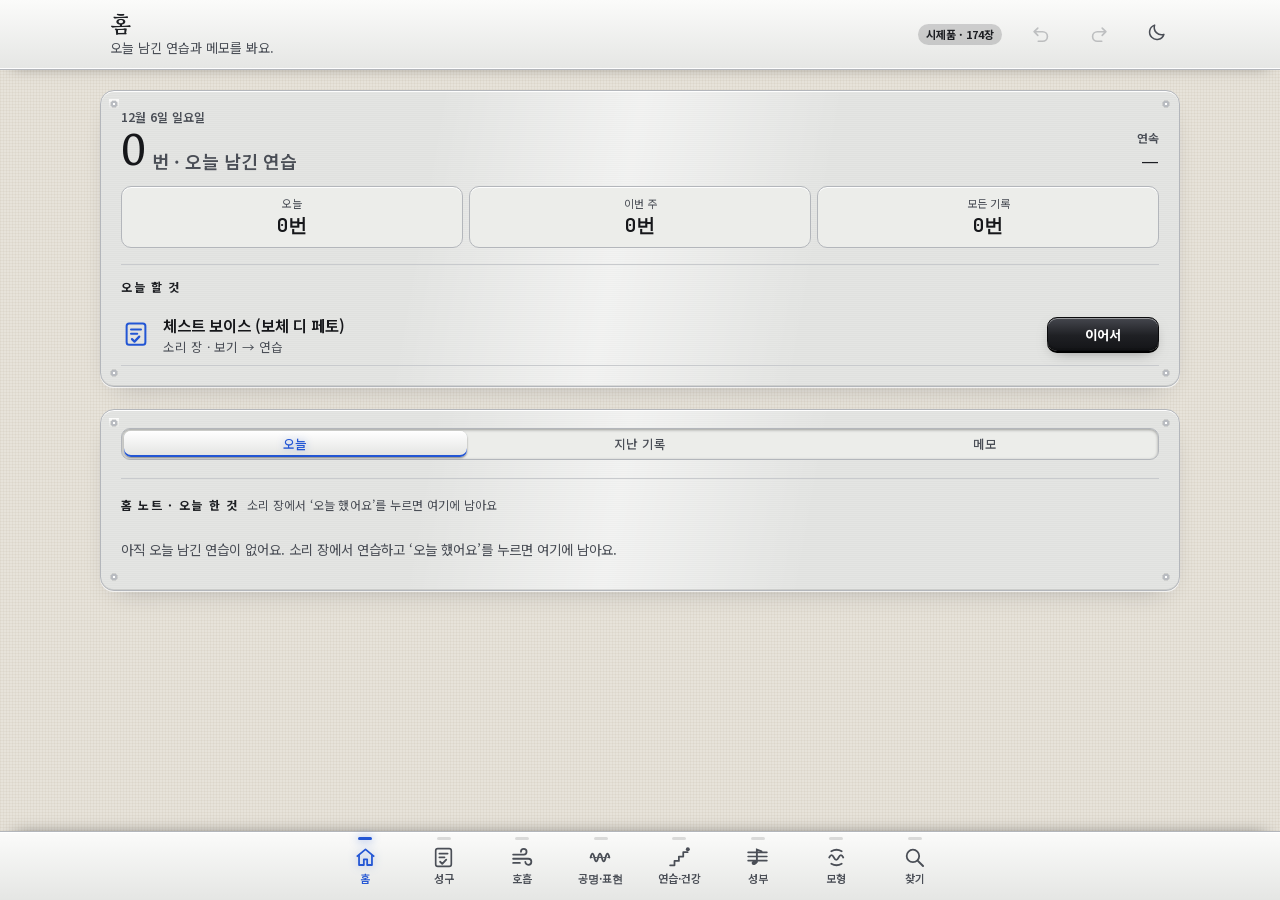
==== app/index.html @ 040a1468 "형제앱 시제품(app/) 올림 — 파일 ° Co-Authored-By: Claude <noreply@anthropic.com>" ====
<!doctype html>
<html lang="ko">
<head>
<meta charset="utf-8">
<meta name="viewport" content="width=device-width,initial-scale=1,viewport-fit=cover">
<title>보컬 자료 · 형제앱 시제품</title>
<script>try{var t=(JSON.parse(localStorage.getItem("vb.settings"))||{}).theme;var q=new URLSearchParams(location.search).get("theme");if(q)t=q;document.documentElement.dataset.theme=(t==="dark")?"dark":"light"}catch(e){document.documentElement.dataset.theme="light"}</script>
<link rel="stylesheet" href="ui/fonts.css">
<link rel="stylesheet" href="ui/aio.css">
<style>
:root{--vb-on:#5b4636;--vb-on-ink:#fffdf9;--vb-soft:rgba(91,70,54,.12);--vb-soft-ink:#5b4636;--vb-dr:#9a5b12;--vb-dr-bg:#fbe7c8}
html[data-theme=dark]{--vb-on:#c4a07c;--vb-on-ink:#1c1510;--vb-soft:rgba(196,160,124,.16);--vb-soft-ink:#d9bc9c;--vb-dr:#f1c27d;--vb-dr-bg:rgba(241,194,125,.16)}
.vb-badge{font:700 11px/1 var(--font-body);padding:5px 8px;border-radius:999px;background:color-mix(in srgb,var(--legend) 18%,transparent);color:var(--legend);white-space:nowrap}
.ab-in .ab-title{flex:1;min-width:0}
.vb-top{display:flex;align-items:center;gap:10px}
.vb-top .seg{flex:1;max-width:420px;display:grid;grid-auto-flow:column;grid-auto-columns:minmax(0,1fr)}
.vb-top .seg button{font-weight:700}
.vb-two{display:flex;flex-direction:column;gap:18px}
.vb-col{display:flex;flex-direction:column;gap:18px;min-width:0}
@media (max-width:899px){.vb-two.run #colRun{order:-1}}
@media (min-width:900px){.vb-two{display:grid;grid-template-columns:minmax(0,1.1fr) minmax(0,1fr);gap:20px;align-items:start}}
.vb-chips{display:flex;flex-wrap:wrap;gap:6px}
.vb-chips .sc-chip{padding:0 11px;cursor:pointer;font-size:13.5px}
.vb-chips .sc-chip.on,.vb-steps .sc-chip.on{background:var(--vb-on);border-color:var(--vb-on);color:var(--vb-on-ink)}
.vb-frame{position:relative;border-radius:12px;overflow:hidden;background:var(--paper);border:1px solid var(--key-edge);box-shadow:inset 0 2px 6px rgba(0,0,0,.12);min-height:200px}
.vb-fr{display:block;width:100%;height:420px;border:0;background:transparent}
.vb-load{position:absolute;inset:0;display:grid;place-items:center;font-size:13.5px;line-height:1.6;color:var(--muted);text-align:center;padding:20px;background:var(--paper);z-index:2}
.vb-reg{margin-left:auto;align-self:center;font:700 12px/1 var(--font-body);padding:6px 10px;border-radius:999px;background:var(--vb-soft);color:var(--vb-soft-ink);white-space:nowrap}
.vb-reg.cmp{background:color-mix(in srgb,var(--legend) 18%,transparent);color:var(--legend)}
.vb-name small{display:block;font-size:12.5px;color:var(--muted);font-weight:600}
.vb-name b{display:block;font:700 26px/1.2 var(--font-display);color:var(--ink);margin-top:2px}
.vb-name span{font-size:13px;color:var(--muted)}
.vb-core{font:700 17px/1.45 var(--font-body);color:var(--ink);margin:10px 0 12px}
.vb-dots{display:grid;grid-template-columns:auto 1fr;gap:7px 12px;align-items:center;font-size:13px;color:var(--ink);margin-top:12px}
.vb-dots span{display:flex;gap:5px}.vb-dots i,.vb-tbl i{width:13px;height:13px;border-radius:50%;background:var(--strip);border:1px solid var(--rule);display:inline-block}.vb-dots i.f,.vb-tbl i.f{background:var(--vb-on);border-color:var(--vb-on)}.vb-dots i.g{box-shadow:0 0 0 2.5px var(--legend)}
.vb-p{font-size:14.5px;line-height:1.7;color:var(--ink);margin:0}
.vb-ol{margin:0;padding-left:20px;font-size:14px;line-height:1.7;color:var(--ink)}
.vb-dl{display:grid;grid-template-columns:84px minmax(0,1fr);gap:8px 12px;margin:0;font-size:13.5px;line-height:1.6;color:var(--ink)}
.vb-dl dt{font-weight:700;color:var(--muted)}.vb-dl dd{margin:0}
.vb-note{font-size:12.5px;color:var(--muted);line-height:1.55;margin:8px 0 0}
.vb-relb{display:flex;flex-wrap:wrap;gap:6px}
.vb-relb span,.vb-relb button{border:1px solid var(--rule);border-radius:999px;padding:6px 11px;font:600 13px/1 var(--font-body);color:var(--muted);background:var(--paper)}
.vb-relb button{color:var(--vb-soft-ink);border-color:var(--vb-on);cursor:pointer}
.vb-beats{display:flex;gap:10px;justify-content:center;align-items:center;min-height:22px}
.vb-beats i{width:13px;height:13px;border-radius:50%;background:var(--rule);transition:background .06s,transform .06s}
.vb-beats i:first-child{width:17px;height:17px}
.vb-beats i.on{background:var(--vb-on);transform:scale(1.15)}
.vb-beats.cnt i.on{background:var(--legend)}
.vb-beats i.pi{background:color-mix(in srgb,var(--vb-on) 28%,transparent)}.vb-beats i.ph{background:color-mix(in srgb,var(--legend) 40%,transparent)}.vb-beats i.po{background:var(--rule)}.vb-beats i.pi:first-child{width:13px;height:13px}.vb-beats.br{gap:6px;flex-wrap:wrap}.vb-beats i.on{background:var(--vb-on)!important}
.vb-tbl.bt td:first-child,.vb-tbl.bt th:first-child{width:46%}
.vb-steps{display:grid;grid-auto-flow:column;grid-auto-columns:minmax(0,1fr);gap:6px}
.vb-steps .sc-chip{height:auto;min-height:34px;padding:6px 8px;font-size:12.5px;line-height:1.3;text-align:center;cursor:pointer}
.vb-steps.n4,.vb-steps.n5{grid-auto-flow:row;grid-template-columns:repeat(3,minmax(0,1fr))}@media (min-width:900px){.vb-steps.n5{grid-template-columns:repeat(5,minmax(0,1fr))}}
.vb-steps .sc-chip.done:not(.on){color:var(--good);border-color:var(--good)}
.vb-bpm{display:flex;align-items:center;gap:8px}.vb-bpm b{font:600 15px var(--font-mono);min-width:58px;text-align:center}
.vb-q{display:grid;grid-template-columns:minmax(0,1fr) auto;gap:8px 10px;align-items:center;padding:11px 0;border-top:1px solid var(--rule)}
.vb-q:first-child{border-top:0;padding-top:2px}
.vb-q .qt{font-size:14.5px;line-height:1.45;color:var(--ink)}
.vb-q .seg{display:grid;grid-auto-flow:column;grid-auto-columns:64px}
.vb-q .seg button{text-align:center}
.vb-q .seg button.no[aria-pressed=true]{background:var(--bad);border-color:var(--bad);color:#fff}
.vb-q .mb{grid-column:1/-1;justify-self:start;border:0;background:none;color:var(--vb-soft-ink);font:600 13px var(--font-body);padding:0;cursor:pointer}
.vb-q textarea{grid-column:1/-1;min-height:44px}
.vb-q textarea,#rsMemo{font:500 14.5px/1.5 var(--font-body);letter-spacing:0}
.vb-q .fx{grid-column:1/-1;font-size:12.5px;color:var(--bad);line-height:1.45}
.vb-mis{margin:0;padding:0;list-style:none;display:flex;flex-direction:column;gap:8px}
.vb-mis li{font-size:13.5px;line-height:1.5;color:var(--ink);padding-left:16px;position:relative}.vb-mis li::before{content:'';position:absolute;left:3px;top:.6em;width:6px;height:6px;border-radius:50%;background:var(--bad)}
.vb-save{width:100%;justify-content:center;min-height:50px;font-size:16px}
.vb-msg{font-size:13px;color:var(--good);margin:8px 0 0;display:flex;align-items:center;gap:8px;flex-wrap:wrap}
.vb-card{display:flex;align-items:center;gap:12px;width:100%;padding:11px 0;border:0;border-top:1px solid var(--rule);background:none;color:var(--ink);font:inherit;text-align:left;cursor:pointer}
.vb-card:first-of-type{border-top:0}
.vb-card b{display:block;font-size:15px}.vb-card small{display:block;color:var(--muted);font-size:12.5px}.vb-card em{margin-left:auto;font-style:normal;color:var(--muted);font-size:13px;white-space:nowrap}
.vb-card.off{opacity:.5;cursor:default}
.vb-card .ic{width:26px;height:26px;color:var(--accent);flex:none}.vb-card .ic svg{width:26px;height:26px}
.lg-rec .x.wrap{white-space:normal}
.vb-empty{font-size:13.5px;color:var(--muted);line-height:1.6;margin:0}
.vb-d{display:inline-block;font:800 10.5px/1 var(--font-body);color:var(--vb-dr);background:var(--vb-dr-bg);border-radius:5px;padding:3px 5px;margin-left:6px;vertical-align:1px;white-space:nowrap}
.vb-cg{display:grid;grid-template-columns:repeat(2,minmax(0,1fr));gap:10px}
@media (min-width:900px){.vb-cg.n3{grid-template-columns:repeat(3,minmax(0,1fr))}.vb-cg.n4{grid-template-columns:repeat(4,minmax(0,1fr))}}
.vb-cc{min-width:0}.vb-cc .vb-frame{min-height:0}.vb-cc img{display:block;width:100%;height:auto}
.vb-cc .hd{display:flex;align-items:baseline;justify-content:space-between;gap:6px;margin-top:6px}.vb-cc .hd b{font-size:14px;color:var(--ink)}.vb-cc .hd small{font-size:11.5px;color:var(--muted);white-space:nowrap}
.vb-cc p{font-size:12.5px;line-height:1.45;color:var(--muted);margin:3px 0 0}
.vb-cc button{margin-top:6px;border:0;background:none;padding:0;color:var(--vb-soft-ink);font:700 12.5px var(--font-body);cursor:pointer}
.vb-tbl{width:100%;border-collapse:collapse;font-size:12.5px;color:var(--ink);table-layout:fixed;min-width:0!important}
.vb-tbl th,.vb-tbl td{padding:7px 3px;border-bottom:1px solid var(--rule);text-align:center}.vb-tbl th{color:var(--muted);font-weight:700}.vb-tbl td:first-child,.vb-tbl th:first-child{text-align:left;width:76px}
.vb-tbl i{width:8px;height:8px;margin:0 1px}
.vb-seg2{display:grid;grid-auto-flow:column;grid-auto-columns:minmax(0,1fr)}
.ls{display:none}@media (max-width:540px){.lw{display:none}.ls{display:inline}}
@media (max-width:540px){.sc-transport .tbtn.big{white-space:nowrap;font-size:13px;padding-inline:4px;overflow:hidden;text-overflow:ellipsis;letter-spacing:-.2px}}
.vb-pop{position:fixed;inset:0 0 calc(var(--tabbar-h,62px) + var(--tb-pad,0px)) 0;z-index:25}.vb-pop-bg{position:absolute;inset:0;background:rgba(0,0,0,.32)}
.vb-pop-in{position:absolute;left:0;right:0;bottom:0;max-height:min(62vh,520px);overflow:auto;padding:14px 16px 12px!important;border-radius:18px 18px 0 0!important;box-shadow:0 -10px 30px rgba(0,0,0,.28)!important}
@media (min-width:700px){.vb-pop-in{padding:14px max(22px,calc((100% - 1120px)/2)) 14px!important}}
.vb-pop-in{border-left:0!important;border-right:0!important;border-bottom:0!important}
#popBody{display:grid;grid-template-columns:minmax(0,1fr);gap:0 26px}
.vb-prows{display:grid;grid-template-columns:minmax(0,1fr);gap:0 18px}
@media (min-width:700px){#popBody.multi{grid-template-columns:repeat(2,minmax(0,1fr))}#popBody.multi .vb-psec{border-top:0;padding-top:4px}#popBody.single .vb-prows{grid-template-columns:repeat(2,minmax(0,1fr))}}
@media (min-width:1000px){#popBody.multi.c3{grid-template-columns:repeat(3,minmax(0,1fr))}#popBody.single .vb-prows{grid-template-columns:repeat(3,minmax(0,1fr))}}
.vb-plater{grid-column:1/-1;font-size:12.5px;color:var(--muted);padding:8px 2px 2px;border-top:1px solid var(--rule);margin-top:4px}
.vb-psec{padding:8px 0;border-top:1px solid var(--rule)}.vb-psec:first-child{border-top:0}
.vb-psec h4{margin:0 0 4px;font:800 13px/1.3 var(--font-body);color:var(--ink);display:flex;gap:8px;align-items:baseline}.vb-psec h4 span{font-weight:600;color:var(--muted);font-size:12px}
.vb-psec>small{display:block;font-size:11.5px;color:var(--muted);margin:6px 0 4px}
.vb-prow{display:grid;grid-template-columns:minmax(0,1fr) auto;gap:0 10px;width:100%;text-align:left;border:0;background:none;padding:8px 4px;border-radius:8px;color:var(--ink);font:inherit;cursor:pointer}
.vb-prow b{font-size:14.5px}.vb-prow small{grid-column:1;display:block;font-size:11.5px;color:var(--muted);white-space:nowrap;overflow:hidden;text-overflow:ellipsis}.vb-prow em{grid-row:1/3;grid-column:2;align-self:center;font-style:normal;font-size:12px;color:var(--muted)}
.vb-prow{border:1px solid var(--key-edge,var(--rule));background:linear-gradient(var(--key-hi,var(--paper)),var(--key-lo,var(--paper)));border-radius:11px;padding:9px 12px!important;box-shadow:inset 0 1px 0 var(--edge-hi,transparent),0 1px 0 rgba(0,0,0,.06)}
.vb-prows{gap:7px 10px!important;margin-top:6px}
.vb-prow:hover,.vb-prow:focus-visible{background:var(--vb-soft)}.vb-prow:active{transform:translateY(1px)}
.vb-ons{display:grid;gap:8px;margin-top:8px}
.vb-onsbar{display:flex;flex-wrap:wrap;align-items:center;gap:8px 10px;margin-top:8px}
.vb-onsinfo{flex:1 0 100%;border:1px solid var(--key-edge,var(--rule));border-radius:11px;padding:8px 11px;background:var(--paper);font-size:13px;line-height:1.55;color:var(--ink)}.vb-onsinfo b{font-size:14px}.vb-onsinfo span{color:var(--muted)}
.vb-txb{display:inline-block;font:700 10.5px var(--font-body);background:#b3261e;color:#fff;border-radius:7px;padding:1px 6px;vertical-align:1px;white-space:nowrap}
.vb-tx{margin-top:8px;border:1.5px solid #b3261e;border-radius:11px;padding:9px 12px;font-size:13px;line-height:1.55;color:var(--ink)}.vb-tx[hidden]{display:none}.vb-tx b{display:block;color:#b3261e;font-size:13.5px;margin-bottom:2px}
.vb-th{display:flex;align-items:center;justify-content:space-between;gap:8px;width:100%;border:0;background:none;padding:5px 0;margin:0;text-align:left;font:inherit;color:inherit;cursor:pointer;min-height:34px}
.vb-th i{font-style:normal;color:var(--muted);transition:transform .15s}.vb-term.open .vb-th i{transform:rotate(180deg)}.vb-tb{display:none;padding-bottom:4px}.vb-term.open .vb-tb{display:block}
.vb-rl{margin-top:8px;font:700 11.5px var(--font-body);color:var(--muted);letter-spacing:.02em}.vb-onsinfo .vb-term{border-top:0;padding:3px 0 0}.vb-onsinfo .vb-term+.vb-term{border-top:1px solid var(--rule);margin-top:7px;padding-top:7px;border-radius:0}.vb-onsinfo .vb-term.hit{padding:6px 8px;margin:4px -4px 0}.vb-onsinfo .vb-term small{color:var(--muted)}
.vb-terms{margin-top:6px}.vb-term{border-top:1px solid var(--rule);padding:8px 4px;font-size:13px;line-height:1.55;border-radius:8px}.vb-term b{font-size:14px}.vb-term small{color:var(--muted);font-size:11.5px}.vb-term p{margin:2px 0 0;color:var(--ink)}
.vb-term.tx b,.vb-term.tx p{color:#b3261e}.vb-term .mbk{margin-top:6px}.vb-term.hit{box-shadow:0 0 0 2px var(--vb-on);background:var(--vb-soft)}.vb-onsbar[hidden]{display:none}.vb-onsbar>b{font-size:13px;color:var(--muted);white-space:nowrap}.vb-onsbar .seg{flex:1;min-width:0;display:flex}.vb-onsbar .seg button{flex:1 1 0;min-width:0;white-space:nowrap}
.vb-on1{display:block;width:100%;text-align:left;border:1px solid var(--key-edge,var(--rule));background:linear-gradient(var(--key-hi,var(--paper)),var(--key-lo,var(--paper)));border-radius:12px;padding:9px 12px;cursor:pointer;color:var(--ink);font:inherit;box-shadow:inset 0 1px 0 var(--edge-hi,transparent),0 1px 0 rgba(0,0,0,.06)}
.vb-on1[aria-pressed=true]{border-color:var(--vb-on);box-shadow:0 0 0 2px var(--vb-on)}
.vb-on1 .hd{display:flex;align-items:baseline;gap:8px}.vb-on1 .hd b{font-size:15px}.vb-on1 .hd em{font-style:normal;font-size:13px;color:var(--muted)}.vb-on1 .hd i{margin-left:auto;font-style:normal;font-size:12px;font-weight:700;color:var(--vb-soft-ink)}
.vb-on1 svg{display:block;width:100%;max-width:420px;height:auto;margin:4px 0 2px}
.vb-on1 svg .t{font:700 10px var(--font-body);fill:var(--muted)}.vb-on1 svg .s{font:700 8.5px var(--font-body);fill:var(--muted)}.vb-on1 svg .s.c{fill:#7a4a80}
.vb-on1 svg .ax{stroke:var(--rule);stroke-width:1}.vb-on1 svg .air{fill:#7fa3c7;fill-opacity:.45;stroke:#4f7fb0;stroke-width:1.2}.vb-on1 svg .wv{fill:none;stroke:var(--vb-on);stroke-width:1.1}
.vb-on1 svg .st{stroke:var(--ink);stroke-width:1;stroke-dasharray:3 3}.vb-on1 svg .hh{fill:#7fa3c7;fill-opacity:.16}.vb-on1 svg .cl{fill:#a06aa8;fill-opacity:.22}
.vb-on1 .tx{display:block;font-size:13px;line-height:1.55;color:var(--muted)}
.vb-pback{border:0;background:none;padding:2px 0 6px;color:var(--vb-soft-ink);font:700 13.5px var(--font-body);cursor:pointer}
@keyframes vbUp{from{transform:translateY(100%)}to{transform:none}}@keyframes vbDn{from{transform:none}to{transform:translateY(100%)}}@keyframes vbFi{from{opacity:0}to{opacity:1}}
.vb-pop-in{animation:vbUp .17s cubic-bezier(.2,.8,.3,1)}.vb-pop-bg{animation:vbFi .17s ease-out}.vb-pop{overflow:hidden}
.vb-pop.out .vb-pop-in{animation:vbDn .13s ease-in forwards}.vb-pop.out .vb-pop-bg{opacity:0;transition:opacity .13s}
@media (prefers-reduced-motion:reduce){.vb-pop-in,.vb-pop-bg,.vb-pop.out .vb-pop-in{animation:none}}
.vb-pall{display:block;width:100%;margin-top:8px;padding:10px;border:1px solid var(--rule);border-radius:10px;background:var(--paper);color:var(--vb-soft-ink);font:700 13.5px var(--font-body);cursor:pointer}
.vb-blk{padding:9px 0;border-top:1px solid var(--rule)}.vb-blk:first-of-type{border-top:0}.vb-blk b{font-size:14px;color:var(--ink)}.vb-blk p{margin:3px 0 0;font-size:13.5px;line-height:1.55;color:var(--ink)}.vb-blk small{display:block;color:var(--muted);font-size:12.5px;margin-top:3px}.vb-blk.no b{color:var(--bad)}.vb-blk.ok b{color:var(--good)}
.mbk{border:0;background:none;padding:0;margin-top:4px;color:var(--vb-soft-ink);font:700 12.5px var(--font-body);cursor:pointer}
.vb-chk li::before{background:var(--vb-on)!important}.vb-t3{table-layout:auto}.vb-t3 td,.vb-t3 th{text-align:left!important;vertical-align:top;width:auto!important}.vb-t3 small{color:var(--muted)}
@media (min-width:900px){.vb-two.nomodel{grid-template-columns:minmax(0,1fr)}}
.iconbtn[disabled]{opacity:.3;cursor:default}.iconbtn svg{width:22px;height:22px}
@media (max-width:540px){.ab-in .iconbtn{width:34px;height:34px}.ab-in{gap:6px!important}}
#bdFig{display:block;width:100%;height:auto;background:#fff}
.vb-cc .vb-frame+.vb-frame{margin-top:6px}
#fdQ{width:100%;box-sizing:border-box;height:46px;border:1px solid var(--rule);border-radius:12px;background:var(--strip);color:var(--ink);font:500 16px var(--font-body);padding:0 12px;-webkit-user-select:text;user-select:text}
.vb-gom{padding:8px 0;border-top:1px solid var(--rule)}.vb-gom:first-child{border-top:0}.vb-gom b{display:block;font-size:14px;margin-bottom:6px;color:var(--ink)}
.vb-feat{grid-column:1/-1;display:grid;grid-template-columns:minmax(0,1fr) auto;gap:0 12px;align-items:center;width:100%;text-align:left;border:1px solid var(--vb-on);background:var(--vb-on);color:var(--vb-on-ink);border-radius:13px;padding:12px 16px;margin:2px 0 8px;font:inherit;cursor:pointer;box-shadow:0 2px 0 rgba(0,0,0,.18)}
.vb-feat b{font-size:16px}.vb-feat small{grid-column:1;display:block;font-size:12.5px;opacity:.85;margin-top:2px}.vb-feat em{grid-row:1/3;grid-column:2;font-style:normal;font-size:20px}
.vb-feat:active{transform:translateY(1px)}
@media (max-width:540px){.tabbar .tb-in button span{font-size:10px;letter-spacing:-.4px;white-space:nowrap}}
details.vb-map summary{cursor:pointer;font:700 13.5px var(--font-body);color:var(--vb-soft-ink)}
</style>
</head>
<body>
<header class="appbar"><div class="ab-in">
 <div class="ab-title"><h1 id="pageTitle">홈</h1><p id="tabDesc"></p></div>
 <span class="vb-badge" title="자료집 176항목 · 겹치던 3장을 한 장으로 합쳐 174장">시제품 · 174장</span>
 <button type="button" class="iconbtn" id="btnUndo" aria-label="실행취소" title="실행취소" disabled><svg viewBox="0 0 24 24" aria-hidden="true"><path fill="none" stroke="currentColor" stroke-width="1.8" stroke-linecap="round" stroke-linejoin="round" d="M8.5 5.5 4.5 9.5l4 4M4.8 9.5h9a5.2 5.2 0 0 1 0 10.4H9"/></svg></button>
 <button type="button" class="iconbtn" id="btnRedo" aria-label="다시실행" title="다시실행" disabled><svg viewBox="0 0 24 24" aria-hidden="true"><path fill="none" stroke="currentColor" stroke-width="1.8" stroke-linecap="round" stroke-linejoin="round" d="M15.5 5.5l4 4-4 4M19.2 9.5h-9a5.2 5.2 0 0 0 0 10.4H15"/></svg></button>
 <button type="button" class="iconbtn" id="btnTheme" aria-label="밝게 · 어둡게 바꾸기"><span class="t-dk"><svg viewBox="0 0 24 24" aria-hidden="true"><path fill="none" stroke="currentColor" stroke-width="1.7" stroke-linejoin="round" d="M19.5 14.6A8 8 0 0 1 9.4 4.5a8 8 0 1 0 10.1 10.1z"/></svg></span><span class="t-lt"><svg viewBox="0 0 24 24" aria-hidden="true"><circle cx="12" cy="12" r="4.2" fill="none" stroke="currentColor" stroke-width="1.7"/><path fill="none" stroke="currentColor" stroke-width="1.7" stroke-linecap="round" d="M12 2.8v2.4M12 18.8v2.4M2.8 12h2.4M18.8 12h2.4M5.5 5.5l1.7 1.7M16.8 16.8l1.7 1.7M5.5 18.5l1.7-1.7M16.8 7.2l1.7-1.7"/></svg></span></button>
</div></header>
<div class="app">

<div class="view" id="view-home" role="tabpanel" hidden>
 <section class="panel hm-prac" aria-label="오늘">
  <div class="lg-top"><div><div class="lg-eyebrow" id="hnDate"></div><div class="lg-big" id="hnBig">0<small>번 · 오늘 남긴 연습</small></div></div>
   <div class="lg-side"><span class="lg-eyebrow">연속</span><b id="hnStreak">—</b></div></div>
  <div class="lg-tiles" id="hnTiles"></div>
  <div class="hm-today" role="group" aria-label="오늘 할 것">
   <div class="panel-head"><h3>오늘 할 것</h3></div>
   <div class="hm-cont"><button type="button" class="hm-contbtn" id="hnCont"><span class="ic"><svg viewBox="0 0 24 24" aria-hidden="true"><rect x="4.5" y="3.5" width="15" height="17" rx="2" fill="none" stroke="currentColor" stroke-width="1.6"></rect><path fill="none" stroke="currentColor" stroke-width="1.6" stroke-linecap="round" d="M8 8.3h8M8 11.8h5"></path><path fill="none" stroke="currentColor" stroke-width="1.8" stroke-linecap="round" stroke-linejoin="round" d="M8.8 16.1l2 2 3.8-4"></path></svg></span><span class="nm"><b id="hnContName">체스트 보이스</b><small id="hnContSub">소리 장 · 보기 → 연습</small></span><span class="btn primary sm" id="hnContBtn">이어서</span></button></div>
  </div>
 </section>
 <div class="lg-body panel lg-plate">
  <div class="lg-seg"><div class="seg sm" id="hnSeg" role="group" aria-label="홈 노트 보기"><button type="button" data-v="today" aria-pressed="true">오늘</button><button type="button" data-v="past" aria-pressed="false">지난 기록</button><button type="button" data-v="memo" aria-pressed="false">메모</button></div></div>
  <section class="panel" data-seg="today"><div class="panel-head"><h3>홈 노트 · 오늘 한 것<span class="aside">소리 장에서 ‘오늘 했어요’를 누르면 여기에 남아요</span></h3></div><div class="lg-done" id="hnToday"></div></section>
  <section class="panel" data-seg="past" hidden><div class="panel-head"><h3>지난 기록</h3></div><div class="lg-done" id="hnPast"></div></section>
  <section class="panel" data-seg="memo" hidden><div class="panel-head"><h3>메모<span class="aside">자기 점검에 적은 메모가 모여요</span></h3></div><div class="lg-done" id="hnMemo"></div></section>
 </div>
</div>

<div class="view" id="view-model" role="tabpanel" hidden>
 <section class="panel sc-stage" aria-label="해부 지도">
  <div class="pl-row"><h3>해부 지도<span class="aside">후두 단면 · 구조 이름 · 성구를 골라 돌려 보기</span></h3></div>
  <div class="vb-chips" id="mdRegs" role="group" aria-label="성구 고르기"><button type="button" class="sc-chip" data-k="M0">프라이</button><button type="button" class="sc-chip on" data-k="M1">체스트</button><button type="button" class="sc-chip" data-k="MIX">믹스</button><button type="button" class="sc-chip" data-k="HEAD">헤드</button><button type="button" class="sc-chip" data-k="HALF">반가성</button><button type="button" class="sc-chip" data-k="FAL">가성</button><button type="button" class="sc-chip" data-k="M3">휘슬</button></div>
  <div class="vb-chips" id="mdChips" role="group" aria-label="보는 곳"><button type="button" class="sc-chip on" data-v="top">성대 · 위에서</button><button type="button" class="sc-chip" data-v="front">성대 · 앞에서</button><button type="button" class="sc-chip" data-v="sec">단면</button><button type="button" class="sc-chip" data-v="body">몸 · 울림 + 숨</button></div>
  <div class="pl-row" style="margin-top:2px"><h3 style="font-size:13.5px">숨 모습<span class="aside">바른 숨 · 흔한 실수 · 연습 — 몸 3D</span></h3></div>
  <div class="vb-chips" id="mdBre" role="group" aria-label="숨 모습"><button type="button" class="sc-chip" data-b="b_ab">배 호흡(복식)</button><button type="button" class="sc-chip" data-b="b_rb">갈비 · 배 함께</button><button type="button" class="sc-chip" data-b="b_ap">아포지오(벌린 채 조금씩)</button><button type="button" class="sc-chip" data-b="m_sh">어깨 · 윗가슴으로 마심</button><button type="button" class="sc-chip" data-b="m_ov">너무 많이 마심</button><button type="button" class="sc-chip" data-b="m_dp">첫 음에 한꺼번에(확 풀기)</button><button type="button" class="sc-chip" data-b="m_ps">배를 내밀며 누름</button><button type="button" class="sc-chip" data-b="p_hs">‘스—’ 길게</button><button type="button" class="sc-chip" data-b="p_hd">멈췄다 놓기</button><button type="button" class="sc-chip" data-b="p_st">‘스 · 스 · 스’ 끊기</button></div>
  <p class="vb-note" id="mdTxt" hidden></p>
  <div class="vb-frame bdbox" id="mdBox"><div class="vb-load">모형을 불러오는 중…</div></div>
  <div class="sc-transport"><button type="button" class="tbtn big" data-bd="slow" aria-pressed="false">느리게</button><button type="button" class="btn primary pl-play" data-bd="play"><span>⏸ 멈춤</span></button><button type="button" class="tbtn big" id="mdOpen">체스트 장 ›</button></div>
  <p class="vb-note">끌어서 돌려 보기 · 모형은 설명용 움직임(잰 값 아님)</p>
 </section>
</div>

<div class="view" id="view-cmp" role="tabpanel" hidden>
 <section class="panel sc-stage" aria-label="비교">
  <div class="pl-row"><h3>고른 소리 <span id="cmN">4</span><span class="aside">2~4개 · 누르면 넣고 빼기</span></h3></div>
  <div class="vb-chips" id="cmRegs" role="group" aria-label="견줄 성구"><button type="button" class="sc-chip" data-k="M0">프라이</button><button type="button" class="sc-chip" data-k="M1">체스트</button><button type="button" class="sc-chip" data-k="MIX">믹스</button><button type="button" class="sc-chip" data-k="HEAD">헤드</button><button type="button" class="sc-chip" data-k="HALF">반가성</button><button type="button" class="sc-chip" data-k="FAL">가성</button><button type="button" class="sc-chip" data-k="M3">휘슬</button></div>
  <div class="seg sm vb-seg2" id="cmMode" role="group" aria-label="보는 방식"><button type="button" data-v="side" aria-pressed="true">나란히</button><button type="button" data-v="alt" aria-pressed="false">번갈아(모형)</button></div>
  <div id="cmSide">
   <div class="seg sm vb-seg2" id="cmPh" role="group" aria-label="순간" style="margin-bottom:10px"><button type="button" data-v="closed" aria-pressed="true">가장 닫힐 때</button><button type="button" data-v="open" aria-pressed="false">가장 열릴 때</button><button type="button" data-v="anim" aria-pressed="false">▶ 움직임</button></div>
   <div class="seg sm vb-seg2" id="cmSt" role="group" aria-label="위 그림 종류" style="margin-bottom:10px"><button type="button" data-v="3d" aria-pressed="true">위 그림: 3D 모형</button><button type="button" data-v="dr" aria-pressed="false">위 그림: 그린 그림</button></div>
   <div class="vb-cg" id="cmGrid"></div>
   <p class="vb-note">‘▶ 움직임’ = 한 떨림을 8장으로 이어 보여 줌(모두 같은 박자로) · 위 = 위에서 본 모습(3D 모형 또는 그린 그림) · 아래 = 가운데를 자른 단면 그림(성대 두께 · 숨 흐름) — 모두 같은 순간에 멈춘 것(설명용 · 잰 값 아님). 3D 모형에는 단면이 없어 아래는 늘 그린 그림이에요.</p>
  </div>
  <div id="cmAlt" hidden>
   <div class="vb-frame bdbox" id="cmBox"><div class="vb-load">모형을 불러오는 중…</div></div>
   <p class="vb-note" id="cmAltNote">처음 고른 두 소리를 한 모형에서 번갈아 보여 줘요(약 2.6초마다)</p>
  </div>
 </section>
 <section class="panel"><div class="pl-row"><h3>모양 표</h3><span class="lg-pill gold">어림 · 잰 값 아님</span></div>
  <table class="vb-tbl" id="cmTbl"></table>
  <details class="vb-map" style="margin-top:12px"><summary>성구 용어 대응표 — 이름이 헷갈릴 때</summary><p class="vb-p" style="margin-top:8px;font-size:13.5px">실용음악 용어 · 이탈리아 성악 용어 · 후두 진동 방식(M0~M3)을 한 줄로 맞춰 본 표.</p><p class="vb-note">보컬 프라이 = (성악 용어 없음) = M0 · 체스트 보이스 = 보체 디 페토 = M1 · 믹스 보이스 = 보체 미스타(프랑스어 voix mixte) = 따로 있는 방식이 아니라 M1을 가볍게(mx1) 또는 M2를 강화해(mx2) 낸 소리 · 헤드 보이스 = 보체 디 테스타 = 여성은 대개 M2, 남성 성악가의 ‘두성’은 대개 M1 · 가성 = 팔세토 = M2(열린 시간 비율이 큰 진동) · 휘슬 = 플라제올렛 = M3. M0~M3은 Roubeau·Henrich·Castellengo(2009)가 전기성문파형(EGG)으로 정리한 네 가지 진동 방식이고, 성구는 ‘같은 음색으로 들리는 음들의 묶음’이라서 둘이 1:1로 맞지 않을 수 있습니다. 가슴 소리는 남녀 모두 M1, 여성 두성과 남성 가성은 M2이며, 믹스는 A3~F4 겹침 구간에서 한 방식으로 다른 방식의 음색을 내는 것입니다(Lamesch 외 2007). 콜로라투라 소프라노는 최고음에서 M3를 쓰기도 합니다(같은 자료).</p></details>
 </section>
</div>

<div class="view" id="view-find" role="tabpanel" hidden>
 <section class="panel"><h3>찾기<span class="aside">이름 · 다른 이름 · 뜻에서 찾아요</span></h3>
  <input type="search" id="fdQ" placeholder="예: 믹스, 립 트릴, 하압, 비브라토" autocomplete="off" enterkeyhint="search" aria-label="찾을 말">
  <div id="fdRes" style="margin-top:10px"></div></section>
 <section class="panel"><h3>고민으로 찾기<span class="aside">자료집의 ‘고민으로 찾기’ 그대로 · 진단이 아니에요</span></h3><div id="fdGom"></div></section>
</div>

<div class="view" id="view-cards" role="tabpanel" hidden>
 <div id="cdSecs" style="display:contents"></div>
</div>

<div class="view" id="view-card" role="tabpanel" hidden>
 <div class="vb-top"><button type="button" class="tbtn" id="chBack" aria-label="목록으로">‹ 목록</button>
  <div class="seg" id="chMode" role="group" aria-label="보기 · 연습"><button type="button" data-v="see" aria-pressed="true">보기</button><button type="button" data-v="run" aria-pressed="false">연습</button></div></div>
 <div class="vb-two">
  <section class="panel sc-stage" aria-label="모형">
   <div class="vb-chips" id="bdChips" role="group" aria-label="그림 고르기"><button type="button" class="sc-chip on" data-v="top">성대 · 위에서</button><button type="button" class="sc-chip" data-v="front">성대 · 앞에서</button><button type="button" class="sc-chip" data-v="sec">단면</button><button type="button" class="sc-chip" data-v="body">몸 · 울림 + 숨</button><span class="vb-reg" id="bdReg" hidden>지금: 체스트</span></div>
   <div class="vb-frame bdbox" id="bdBox"><div class="vb-load">모형을 불러오는 중…</div><img id="bdFig" alt="자료집 그림" hidden></div>
   <div class="vb-onsbar" id="bdOns" hidden></div>
   <div class="sc-transport"><button type="button" class="tbtn big" data-bd="slow" aria-pressed="false">느리게</button><button type="button" class="btn primary pl-play" data-bd="play"><span>⏸ 멈춤</span></button><button type="button" class="tbtn big" id="bdCmp" aria-pressed="false">믹스와 견주기</button></div>
  </section>
  <div class="vb-col" id="colSee">
   <section class="panel" aria-label="한 줄 · 큐">
    <div class="vb-name"><small id="cnSmall"></small><b id="cnName"></b><span id="cnSub"></span></div>
    <p class="vb-core" id="cnCore"></p>
    <div class="vb-tx" id="cnTx" hidden></div>
    <div class="rs-fix"><b>큐</b><div id="cnCue"></div></div>
    <div id="cnGeo"><div class="pl-row"><h3 style="font-size:14px">모양 <span class="aside" id="geoLeg" hidden></span></h3><span class="lg-pill gold">어림 · 잰 값 아님</span></div>
    <div class="vb-dots" id="geoDots"><b>성대 폐쇄</b><span></span><b>하압</b><span></span><b>상압</b><span></span><b>공기 사용량</b><span></span></div></div><div id="cnBre" hidden></div>
   </section>
   <div class="mn" data-mn="see"><div class="mn-tabs"><button type="button" data-p="exp" aria-pressed="true"><span class="led"><span class="ln"></span></span><span class="ic"><svg viewBox="0 0 24 24" aria-hidden="true"><circle cx="12" cy="12" r="8"></circle><path d="M9.6 9.6a2.5 2.5 0 1 1 3.4 2.3c-.6.3-1 .8-1 1.4M12 16.2v.3"></path></svg></span><span class="lb">설명</span></button><button type="button" data-p="body" aria-pressed="false"><span class="led"><span class="ln"></span></span><span class="ic"><svg viewBox="0 0 24 24" aria-hidden="true"><path fill="none" stroke="currentColor" stroke-width="1.7" stroke-linecap="round" d="M3 9.2h10.2a2.7 2.7 0 1 0-2.7-2.7M3 13.2h14.6a2.9 2.9 0 1 1-2.9 2.9M3 17.2h6.5"></path></svg></span><span class="lb">몸 · 숨</span></button><button type="button" data-p="det" aria-pressed="false"><span class="led"><span class="ln"></span></span><span class="ic"><svg viewBox="0 0 24 24" aria-hidden="true"><path d="M4 7h9M17 7h3M4 12h3M11 12h9M4 17h11M19 17h1"></path><circle cx="15" cy="7" r="2"></circle><circle cx="9" cy="12" r="2"></circle><circle cx="17" cy="17" r="2"></circle></svg></span><span class="lb">자세히</span></button><button type="button" data-p="ref" aria-pressed="false"><span class="led"><span class="ln"></span></span><span class="ic"><svg viewBox="0 0 24 24" aria-hidden="true"><path d="M7 4h10a2 2 0 0 1 2 2v14H8a2 2 0 0 1-2-2V5a1 1 0 0 1 1-1z"></path><path d="M6 18a2 2 0 0 1 2-2h11M10 8h5M10 11.5h3"></path></svg></span><span class="lb">참고</span></button></div><div class="mn-pages"><div class="mn-page" data-p="exp"></div><div class="mn-page" data-p="body" hidden></div><div class="mn-page" data-p="det" hidden></div><div class="mn-page" data-p="ref" hidden></div></div></div>
  </div>
  <div class="vb-col" id="colRun" hidden>
   <section class="panel sc-stage" aria-label="연습">
    <div class="sc-head"><div class="sc-key"><small id="rkS">준비</small><b id="rkB"></b><span id="rkT">▶ 시작을 누르면 2마디 세고 시작해요</span></div>
     <div class="sc-prog"><small>횟수</small><b id="rkN">0 / 4</b><span id="rkBpm">♩ = 72</span></div></div>
    <div class="vb-beats" id="rkBeats"><i></i><i></i><i></i><i></i></div><p class="vb-note" id="rkPh" style="text-align:center;margin:0" hidden></p>
    <div class="vb-steps" id="rkSteps"></div>
    <div class="sc-transport"><button type="button" class="tbtn big" id="rkPrev">◀ 앞 단계</button><button type="button" class="btn primary pl-play" id="rkGo"><span>▶ 시작</span></button><button type="button" class="tbtn big" id="rkNext">다음 단계 ▶</button></div>
    <div class="pl-row pl-field"><span class="pl-lbl">박자 소리</span><label class="switch"><input type="checkbox" id="rkClick" checked aria-label="박자 소리"></label></div>
    <div class="pl-row pl-field"><span class="pl-lbl">2마디 세기</span><label class="switch"><input type="checkbox" id="rkCount" checked aria-label="시작 전에 2마디 세기"></label></div>
    <div class="pl-row pl-field"><span class="pl-lbl">빠르기</span><div class="vb-bpm"><button type="button" class="tbtn" id="bpmDn" aria-label="느리게">−</button><b id="bpmV">♩ 72</b><button type="button" class="tbtn" id="bpmUp" aria-label="빠르게">+</button></div></div>
    <p class="vb-note" id="rkAud" hidden>소리가 막혀 있어요 — 화면을 한 번 누른 뒤 다시 시작해 보세요(박자는 화면으로만 셉니다).</p>
   </section>
   <div class="mn" data-mn="run"><div class="mn-tabs"><button type="button" data-p="prog" aria-pressed="true"><span class="led"><span class="ln"></span></span><span class="ic"><svg viewBox="0 0 24 24" aria-hidden="true"><path d="M4 8h13M13 4l4 4-4 4M20 16H7M11 12l-4 4 4 4"></path></svg></span><span class="lb">진행</span></button><button type="button" data-p="res" aria-pressed="false"><span class="led"><span class="ln"></span></span><span class="ic"><svg viewBox="0 0 24 24" aria-hidden="true"><path d="M5 19v-6M10 19V8M15 19v-9M20 19V5"></path></svg></span><span class="lb">결과</span></button><button type="button" data-p="rec" aria-pressed="false"><span class="led"><span class="ln"></span></span><span class="ic"><svg viewBox="0 0 24 24" aria-hidden="true"><circle cx="12" cy="12" r="8"></circle><path d="M12 8v4l3 2"></path></svg></span><span class="lb">기록</span></button></div><div class="mn-pages"><div class="mn-page" data-p="prog"></div><div class="mn-page" data-p="res" hidden></div><div class="mn-page" data-p="rec" hidden></div></div></div>
  </div>
 </div>
</div>

</div>
<nav class="tabbar" role="tablist" aria-label="보컬 자료"><div class="tb-in" style="--tabs:8"><button type="button" role="tab" id="tab-home" data-tab="home" aria-selected="false"><svg viewBox="0 0 24 24" aria-hidden="true"><path fill="none" stroke="currentColor" stroke-width="1.7" stroke-linejoin="round" d="M3.6 11.2 12 4.2l8.4 7"></path><path fill="none" stroke="currentColor" stroke-width="1.7" stroke-linejoin="round" d="M5.8 9.6v9.6h4.6v-5.4h3.2v5.4h4.6V9.6"></path></svg><span>홈</span></button><button type="button" role="tab" id="tab-seong" data-tab="seong" aria-selected="false" aria-haspopup="true"><svg viewBox="0 0 24 24" aria-hidden="true"><rect x="4.5" y="3.5" width="15" height="17" rx="2" fill="none" stroke="currentColor" stroke-width="1.6"></rect><path fill="none" stroke="currentColor" stroke-width="1.6" stroke-linecap="round" d="M8 8.3h8M8 11.8h5"></path><path fill="none" stroke="currentColor" stroke-width="1.8" stroke-linecap="round" stroke-linejoin="round" d="M8.8 16.1l2 2 3.8-4"></path></svg><span>성구</span></button><button type="button" role="tab" id="tab-breath" data-tab="breath" aria-selected="false" aria-haspopup="true"><svg viewBox="0 0 24 24" aria-hidden="true"><path fill="none" stroke="currentColor" stroke-width="1.7" stroke-linecap="round" d="M3 9.2h10.2a2.7 2.7 0 1 0-2.7-2.7M3 13.2h14.6a2.9 2.9 0 1 1-2.9 2.9M3 17.2h6.5"></path></svg><span>호흡</span></button><button type="button" role="tab" id="tab-expr" data-tab="expr" aria-selected="false" aria-haspopup="true"><svg viewBox="0 0 24 24" aria-hidden="true"><path fill="none" stroke="currentColor" stroke-width="1" stroke-dasharray="2 2" d="M2.5 12h19"></path><path fill="none" stroke="currentColor" stroke-width="1.8" stroke-linecap="round" d="M2.5 12c1.2-5 2.4-5 3.6 0s2.4 5 3.6 0 2.4-5 3.6 0 2.4 5 3.6 0 2.4-5 3.6 0"></path></svg><span>공명·표현</span></button><button type="button" role="tab" id="tab-prac" data-tab="prac" aria-selected="false" aria-haspopup="true"><svg viewBox="0 0 24 24" aria-hidden="true"><path fill="none" stroke="currentColor" stroke-width="1.7" stroke-linecap="round" stroke-linejoin="round" d="M3 19.5h4.2v-4.2h4.2v-4.2h4.2V6.9h4.2"></path><circle cx="20" cy="4" r="1.9" fill="currentColor"></circle></svg><span>연습·건강</span></button><button type="button" role="tab" id="tab-part" data-tab="part" aria-selected="false" aria-haspopup="true"><svg viewBox="0 0 24 24" aria-hidden="true"><path fill="none" stroke="currentColor" stroke-width="1.6" stroke-linecap="round" d="M3 7h18M3 11h18M3 15h18"></path><ellipse cx="9" cy="17" rx="2.6" ry="2" fill="currentColor" transform="rotate(-20 9 17)"></ellipse><path fill="none" stroke="currentColor" stroke-width="1.8" stroke-linecap="round" d="M11.4 16.4V4.5l4.5 1.6"></path></svg><span>성부</span></button><button type="button" role="tab" id="tab-model" data-tab="model" aria-selected="false" aria-haspopup="true"><svg viewBox="0 0 24 24" aria-hidden="true"><path fill="none" stroke="currentColor" stroke-width="1.7" stroke-linecap="round" stroke-linejoin="round" d="M5 12c1.5-3 3-3 4.5 0s3 3 4.5 0 3-3 4.5 0"></path><path fill="none" stroke="currentColor" stroke-width="1.7" stroke-linecap="round" d="M7 18c2.8 1.6 7.2 1.6 10 0M7 6c2.8-1.6 7.2-1.6 10 0"></path></svg><span>모형</span></button><button type="button" role="tab" id="tab-find" data-tab="find" aria-selected="false"><svg viewBox="0 0 24 24" aria-hidden="true"><circle cx="10.5" cy="10.5" r="6" fill="none" stroke="currentColor" stroke-width="1.7"/><path d="M15 15l5.2 5.2" fill="none" stroke="currentColor" stroke-width="1.9" stroke-linecap="round"/></svg><span>찾기</span></button></div></nav>
<div class="vb-pop" id="pop" hidden><div class="vb-pop-bg" id="popBg"></div><div class="panel vb-pop-in" id="popIn" role="dialog" aria-labelledby="popH"><div class="pl-row"><h3 id="popH"></h3><span style="display:flex;gap:6px"><button type="button" class="tbtn" id="popAll"></button><button type="button" class="tbtn" id="popX" aria-label="닫기">✕</button></span></div><div id="popBody"></div></div></div>
<script>
(function(){
const $=s=>document.querySelector(s),$$=s=>[...document.querySelectorAll(s)];
const W=ms=>new Promise(r=>setTimeout(r,ms));
const E=s=>String(s==null?'':s).replace(/[&<>"]/g,c=>({'&':'&amp;','<':'&lt;','>':'&gt;','"':'&quot;'}[c]));
const LS={get(k,d){try{const v=localStorage.getItem(k);return v==null?d:JSON.parse(v)}catch(e){return d}},set(k,v){try{localStorage.setItem(k,JSON.stringify(v))}catch(e){}}};
const Q=new URLSearchParams(location.search);
const CARDS={"M0": {"key": "M0", "name": "보컬 프라이 (펄스 성구)", "sub": "M0", "short": "프라이", "mech": "M0", "cls": "슈트로바스 (strohbass)", "d": "짧고 느슨하며 매우 두꺼움 · 진동하는 길이가 짧고 불규칙 · 가성대가 내려와 함께 눌리기도 함", "e": "", "ko": "", "it": "", "pr": "", "steps": ["편한 낮은 음에서 한숨 끝에 ‘어—’를 작게 끌며, 딱딱 끊기는 소리(펄스) 찾기", "숨을 거의 쓰지 않고 한 마디(4박) 동안 같은 프라이 유지하기", "프라이에서 같은 음의 말소리(체스트)로 부드럽게 이어 보기"], "stepsDraft": true, "lab": ["① 프라이 찾기", "② 한 마디 유지", "③ 말소리로 잇기"], "scue": ["목 · 턱 힘 빼기 — 소리가 작아도 괜찮아요", "크게 내려는 순간 긁혀요 — 작게, 숨은 거의 안 쓰기", "넘어가는 순간 목에 힘이 들어가지 않는지"], "qs": [{"q": "딱딱 끊기는 소리(펄스)가 들렸다", "fx": "더 낮은 음 · 더 작게, 한숨 끝에서 다시"}, {"q": "목 · 턱에 힘이 들어가지 않았다", "fx": "하품하듯 턱을 풀고 소리를 반으로 줄이기"}, {"q": "긁히거나 따갑지 않았다", "fx": "멈추고 물 마시기 — 다시 할 때는 더 작게 · 짧게만"}, {"q": "숨을 거의 쓰지 않았다", "fx": "숨을 반만 쉬고, 내쉬는 끝에서만 소리 내기"}], "mis": ["크게 내려고 밀기 → 긁힘 · 거칠어짐 → 작게, 숨은 거의 안 쓰기", "오래 · 세게 계속 내기 → 목이 거칠어질 수 있음 → 짧게 나눠서"], "ok": false, "cmp": "M1", "cue": "아침에 문 삐걱대듯 ‘어어어’, 목·턱 힘 빼고 숨 거의 안 쓰기 — 크게 내려는 순간 긁힌다.", "state": "짧고 느슨하며 매우 두꺼움 · 진동하는 길이가 짧고 불규칙 · 가성대가 내려와 함께 눌리기도 함", "rng": "최저음 (약 70Hz 이하)", "res": "목 아래·가슴 위쪽이 낮게 ‘드르륵’ 울림", "breath": "숨을 거의 쓰지 않음 · 몸 전체 이완", "body": {"res": {"throat": 2, "chest": 1}, "breath": {"abdomen": 1}}, "det": {"vib": "M0(펄스 성구) — 짧고 두껍고 느슨한 성대가 긴 닫힘 뒤 짧게 터지듯 열림. 이중·불규칙 펄스(서브하모닉)가 흔하고 기본 주파수는 대략 20~70 Hz", "glot": "닫힌 시간이 매우 김(닫힘 비율 CQ 높음) · 가성대가 안쪽으로 내려와 함께 눌리기도 함", "mus": "TA(갑상피열근) 이완된 채 두꺼움 · CT(윤상갑상근) 거의 작동 안 함 · LCA·IA로 가볍게 내전", "air": "하압·기류 매우 낮음 — 숨을 거의 쓰지 않음", "acou": "펄스 하나하나가 따로 들리는 ‘딱딱’ 소리 · 소리 크기 작음", "use": "저음 확장(베이스·옥타비스트), 발성 전 이완, 팝의 프라이 어택 · 오래·세게 쓰면 거칠어질 수 있음"}, "rel": ["체스트 보이스"], "src": "이 자료 칠판 ‘보컬 프라이’ 설명", "alias": ["fry", "vocal fry", "프라이", "긁는 소리"], "caution": "", "kind": "reg", "reps": 4, "misDraft": true, "cueDraft": false, "tab": "seong", "extra": [], "fig": "", "auto": false}, "M1": {"key": "M1", "name": "체스트 보이스 (보체 디 페토)", "sub": "M1", "short": "체스트", "mech": "M1", "cls": "흉성 (voce di petto)", "d": "흉성(M1). 성대가 두껍게 맞닿아 진동하는 아래 성구.", "e": "말소리에 가까운 무게감 있는 소리로, 가슴이 울리는 느낌이 큽니다. 성대근(TA)이 주도하고 위아래로 깊게 맞닿습니다. 높이 끌어올리면 무거워지고 조이기 쉬워 파사지오에서 조정이 필요합니다.", "ko": "보체 디 페토", "it": "voce di petto", "pr": "보체 디 뻬또", "steps": ["말하듯 “음-마”를 편한 중저음에서 내기", "5음 하행 스케일로 가슴 진동 확인하기", "파사지오 전까지만, 크기보다 고른 음색 유지하기"], "stepsDraft": false, "lab": ["① 음-마", "② 5음 하행", "③ 고른 음색"], "scue": ["말하듯 편하게 · 가슴에 손을 대고 울림 확인", "위에서 아래로 내려오며 가슴 진동이 커지는지", "크기보다 고르게 · 목이 조이면 그 음 아래까지만"], "qs": [{"q": "가슴(흉골)에 진동이 느껴졌다", "fx": "손을 가슴에 대고, 더 낮은 음에서 ‘음-마’를 말하듯 다시"}, {"q": "목이 조이지 않았다", "fx": "조인 음이 브릿지 — 그 음 아래까지만, 밀지 말고 믹스로"}, {"q": "크기보다 음색이 고르게 났다", "fx": "소리를 반쯤 줄이고 5음 하행에서 음색이 같게"}, {"q": "파사지오 전까지만 냈다", "fx": "높은 쪽은 멈추고 편한 중저음으로 돌아오기"}], "mis": ["높은 음까지 그대로 끌어올림 → 외침 · 조임 → 모음 덮기(코페르투라) · 믹스로", "크게만 내려 함 → 하압이 올라 무거워짐 → 크기보다 고른 음색"], "ok": false, "cmp": "MIX", "cue": "말하듯 두껍게, 가슴 울림 확인 — 목이 조이면 거기가 브릿지, 밀지 말고 믹스로.", "state": "두껍고 위아래로 깊게 맞닿음 · TA 근육 주도", "rng": "말소리 ~ 중저음", "res": "가슴 진동 + 입 앞으로 소리가 나감", "breath": "갈비뼈는 넓게, 아랫배는 안으로 받침 (하압 높음)", "body": {"res": {"chest": 3, "mouth": 2}, "breath": {"abdomen": 3, "flank": 2}, "warn_throat": true}, "det": {"vib": "M1 — 성대 몸통(TA 근육층)까지 두껍게 진동. 아래 가장자리부터 열리고 닫히는 수직 위상차와 점막 파동이 뚜렷", "glot": "접촉이 깊고 넓음 · 닫힘 비율(CQ) 대략 0.2~0.7 — 주로 크게 낼수록 커짐", "mus": "TA 주도(성대를 짧고 두껍게) · CT 보조 · LCA·IA 내전 강함", "air": "하압 높음, 기류 중간 — 크게 낼수록 하압↑", "acou": "배음이 풍부(스펙트럼 기울기 완만) · 가슴(흉골) 진동 · 남성 말소리와 여성 낮은 음역의 기본", "use": "파사지오 위로 그대로 끌어올리면 외침·조임 → 모음 덮기(코페르투라)·믹스로 전환"}, "rel": ["파사지오", "보체 미스타"], "src": "Miller · 이 자료 ‘체스트 보이스’ 탭", "alias": ["chest", "체스트", "흉성", "진성", "가슴 소리"], "caution": "", "kind": "reg", "reps": 4, "misDraft": true, "cueDraft": false, "tab": "seong", "extra": [], "fig": "", "auto": false}, "MIX": {"key": "MIX", "name": "믹스 보이스 (보체 미스타)", "sub": "M1 얇게 ↔ 강화된 M2", "short": "믹스", "mech": "M1 얇게 ↔ 강화된 M2", "cls": "혼성 (voce mista) · 남성 고음의 ‘두성’", "d": "혼성. 흉성과 두성의 성질을 섞어 경계를 매끄럽게 한 중간 음역의 소리.", "e": "주로 파사지오 구간(보체 메디아)에서 쓰며, 흉성의 힘과 두성의 가벼움을 함께 가집니다. 실용음악의 ‘믹스 보이스’와 비슷한 목표지만, 성악에서는 커버와 모음 조정을 함께 씁니다.", "ko": "보체 미스타", "it": "voce mista", "pr": "보체 미스따", "steps": ["5음 상행·하행을 작게 — 경계에서 소리가 끊기지 않는지 듣기", "“우→오→아” 모음 바꾸며 같은 음 유지하기", "마지막 단계: 파사지오 근처 음에서 메사 디 보체 하기"], "stepsDraft": false, "lab": ["① 작게 5음", "② 우→오→아", "③ 메사 디 보체"], "scue": ["경계에서 소리가 끊기지 않는지 듣기 — 크기는 작게", "모음이 바뀌어도 소리 자리(앞쪽)는 그대로", "커질 때도 밀지 않기 — 볼륨 말고 자리로"], "qs": [{"q": "경계에서 소리가 끊기지 않았다", "fx": "더 작게, 더 천천히 — 끊기는 음 바로 아래부터 다시"}, {"q": "목을 밀지 않았다(크기보다 자리)", "fx": "체스트 두께를 반만 — 볼륨을 줄이고 앞으로 붙이기"}, {"q": "모음이 바뀌어도 음색이 같았다", "fx": "‘우’에서 시작해 입 모양만 조금씩 열기"}, {"q": "숨이 새지 않았다(틈 없이)", "fx": "짧은 ‘응’으로 닫힘을 느낀 뒤 다시"}], "mis": ["체스트를 그대로 끌어올림 → 조임 · 외침 → 두께를 반만", "가볍게 하려다 숨이 섞임 → 가성으로 빠짐 → 닫힘 유지(성대 폐쇄 훈련)"], "ok": false, "cmp": "M1", "cue": "체스트 두께 반만 들고 가서 앞으로 붙여 — 볼륨 말고 자리로 올려.", "state": "M1을 얇게 쓰거나 M2를 두껍게 써서 경계를 지움", "rng": "전환구간 (파사지오) 전후", "res": "코 뒤·경구개(마스크)에 소리가 모임", "breath": "옆구리 확장 유지, 숨은 오히려 아끼는 느낌", "body": {"res": {"mask": 3, "mouth": 2, "head": 1}, "breath": {"abdomen": 2, "flank": 3}}, "det": {"vib": "M1을 얇게 쓰거나(가벼운 M1) M2를 강화해 두 메커니즘의 경계를 매끄럽게 잇는 소리", "glot": "접촉 중간 · 틈 없이 닫힘 · 닫힘 비율 중간(이 자료의 구분·대략 0.4~0.5)", "mus": "TA와 CT의 균형 — TA 힘을 빼면서 CT로 늘이기 · 내전(LCA·IA) 유지", "air": "하압 중간 — 밀지 않고 일정하게", "acou": "모음 조절(F1 따라가기·좁은 모음)로 공명 균형 · 트웽(후두 입구 좁힘)을 섞어 밝기를 더하기도 함", "use": "학파마다 정의가 다름(CVT·Estill·SLS 등) — 소리 목표와 느낌으로 이해 · 성악의 보체 미스타와 같은 생각"}, "rel": ["파사지오", "메사 디 보체", "아주스타멘토"], "src": "Miller · 이 자료 ‘믹스 보이스’ 탭", "alias": ["mix", "믹스", "mixed voice", "voix mixte"], "caution": "", "kind": "reg", "reps": 4, "misDraft": true, "cueDraft": false, "tab": "seong", "extra": [], "fig": "", "auto": false}, "HEAD": {"key": "HEAD", "name": "헤드 보이스 (보체 디 테스타)", "sub": "M2 · 폐쇄", "short": "헤드", "mech": "M2 · 폐쇄", "cls": "여성 두성 (voce di testa)", "d": "두성. 고음역에서 머리 쪽 울림이 느껴지는 소리. 남녀에 따라 진동 방식이 다름.", "e": "여성의 두성은 대개 성대 가장자리 위주로 진동하는 M2입니다. 반면 남성 테너의 ‘두성’은 가성이 아니라, 파사지오 위에서 커버로 다듬은 M1(흉성)인 경우가 많습니다. 같은 단어가 다른 진동을 가리키는 점이 실용음악 ‘헤드’와의 혼란 원인입니다.", "ko": "보체 디 테스타", "it": "voce di testa", "pr": "보체 디 떼스따", "steps": ["“우”·“이” 같은 좁은 모음으로 가볍게 고음 시작하기", "옥타브 하행 글리산도로 아래까지 같은 음색 유지하기", "남성: 파사지오 위에서 커버와 함께 연습하기"], "stepsDraft": false, "lab": ["① 좁은 모음", "② 옥타브 하행", "③ 남성: 커버"], "scue": ["가볍게 시작하되 숨은 섞지 않기", "내려와도 같은 음색 — 아래에서 갑자기 무거워지지 않게", "남성은 파사지오 위에서 모음을 살짝 덮기(코페르투라)"], "qs": [{"q": "숨이 섞이지 않았다(소리에 심이 남음)", "fx": "‘우’ 사이렌을 작게 — 심은 남기고 공기는 적게"}, {"q": "소리가 앞으로 또렷했다", "fx": "‘이’ 모음으로 앞쪽 울림을 찾은 뒤 다시"}, {"q": "내려올 때 음색이 고르게 이어졌다", "fx": "옥타브 대신 5음 하행으로 짧게"}, {"q": "어깨 · 목이 올라가지 않았다", "fx": "늑골은 벌린 채, 숨을 크게 들이마시지 않기"}], "mis": ["숨이 섞여 가성으로 바뀜 → 폐쇄 유지 연습(성대 폐쇄 훈련)", "높은 음에서 크게 밀기 → 조임 → 가볍게, 소리는 앞으로"], "ok": false, "cmp": "FAL", "cue": "가볍지만 숨 섞지 마 — ‘우’ 사이렌, 심은 남기고 소리는 앞으로.", "state": "얇게 늘어나 가장자리만 진동 · CT 근육 주도 · 틈 없이 닫힘", "rng": "중고음 ~ 고음", "res": "머리 위로 뜨되 소리는 앞으로, 가볍지만 또렷함", "breath": "늑골 벌린 상태 유지, 공기는 적게", "body": {"res": {"head": 3, "mask": 2}, "breath": {"abdomen": 1, "flank": 3}}, "det": {"vib": "대개 M2 — 성대가 길고 얇게 늘어나 가장자리(점막층)만 진동 · 수직 위상차 작음", "glot": "접촉 얕지만 틈 없이 닫힘(성문 폐쇄 유지) · 닫힘 비율 대략 0.1~0.5(이 자료의 구분·대략값)", "mus": "CT 주도 · TA 이완 · 내전(LCA·IA)은 유지해 숨이 새지 않음", "air": "하압 중간~낮음, 기류 적음", "acou": "기본음(H1)이 강하고 높은 배음은 체스트보다 약함 · 머리·마스크 울림 감각 · 남성 성악의 두성(voce di testa)은 M1인 경우가 많음", "use": "숨이 섞이면 가성(팔세토)으로 바뀜 — 폐쇄 유지 연습(성대 폐쇄 훈련 탭)"}, "rel": ["코페르투라", "파사지오", "팔세토"], "src": "Miller, Training Tenor Voices · 이 자료 ‘헤드 보이스’ 탭", "alias": ["head", "헤드", "두성", "head voice"], "caution": "", "kind": "reg", "reps": 4, "misDraft": true, "cueDraft": false, "tab": "seong", "extra": [], "fig": "", "auto": false}, "HALF": {"key": "HALF", "name": "반가성", "sub": "M2 · 부분 폐쇄", "short": "반가성", "mech": "M2 · 부분 폐쇄", "cls": "숨 섞인 가성 (breathy M2 · 팔세토네와는 반대)", "d": "가성 진동이지만 앞쪽은 닫히고 뒤쪽에 작은 틈", "e": "", "ko": "", "it": "", "pr": "", "steps": ["가성으로 편한 고음 ‘후—’ → 숨을 살짝 섞어 가까이서 말하듯", "짧은 프레이즈를 반가성으로 작게 — 음정이 흩어지지 않게", "같은 음을 반가성 → 헤드(닫힌 소리)로 번갈아 내기"], "stepsDraft": true, "lab": ["① 숨 살짝", "② 짧은 프레이즈", "③ 헤드와 번갈아"], "scue": ["숨은 ‘살짝’만 — 숨소리가 음보다 크면 많은 것", "음정이 흩어지면 숨이 너무 많은 것", "길게 쓰지 말고 닫힌 소리와 번갈아"], "qs": [{"q": "숨소리보다 음이 또렷했다", "fx": "숨을 줄이고 더 작게 — 말하듯 가까이"}, {"q": "음정이 흩어지지 않았다", "fx": "프레이즈를 짧게 나누고 숨을 덜 섞기"}, {"q": "목이 건조하거나 피곤하지 않았다", "fx": "물 마시고 쉬기 — 헤드(닫힌 소리)와 번갈아"}, {"q": "헤드로 바꿀 때 숨이 줄었다", "fx": "짧은 ‘응’으로 닫힘을 느낀 뒤 같은 음에서 다시"}], "mis": ["숨을 너무 많이 섞음 → 숨이 빨리 참 · 음정 흩어짐 → 살짝만", "반가성만 오래 씀 → 건조 · 피로 → 헤드와 번갈아"], "ok": false, "cmp": "HEAD", "cue": "가성에 숨 살짝 섞어 가까이서 말하듯 — 음정 흩어지면 숨 과다, 길게 쓰지 마.", "state": "가성 진동이지만 앞쪽은 닫히고 뒤쪽에 작은 틈", "rng": "중고음 ~ 고음", "res": "머리·코 쪽, 숨이 살짝 섞인 부드러운 울림", "breath": "지지는 약하게, 공기 흐름은 일정하게", "body": {"res": {"head": 3, "nose": 2}, "breath": {"abdomen": 1, "flank": 2}}, "det": {"vib": "M2 — 앞쪽은 닫히고 뒤쪽(피열연골 사이)은 조금 열린 채 진동", "glot": "후방 틈(posterior chink) · 접촉 얕음", "mus": "CT 주도 · IA(피열간근) 내전이 약함", "air": "기류 많음(숨 섞임) — 숨이 빨리 참", "acou": "난류 잡음(숨소리)이 음과 섞여 부드럽고 흐린 음색 · 팝 발라드에서 자주 씀", "use": "오래 쓰면 건조·피로 — 폐쇄된 헤드 보이스와 번갈아 연습"}, "rel": ["헤드 보이스", "팔세토 (가성)"], "src": "이 자료 칠판 ‘반가성’ 설명", "alias": ["반가성", "숨 섞인 가성"], "caution": "", "kind": "reg", "reps": 4, "misDraft": true, "cueDraft": false, "tab": "seong", "extra": [], "fig": "", "auto": false}, "FAL": {"key": "FAL", "name": "팔세토 (가성)", "sub": "M2 · 개방", "short": "가성", "mech": "M2 · 개방", "cls": "가성 (falsetto)", "d": "가성(M2). 성대 가장자리만 얇게 진동하고 틈이 남아 숨이 섞이는 소리.", "e": "남성이 가볍게 높은 음을 낼 때 흔히 쓰는 소리입니다. 성악에서는 그대로 쓰기보다 카운터테너 발성이나 남성 두성 연습의 재료로 씁니다.", "ko": "팔세토", "it": "falsetto", "pr": "팔세또", "steps": ["한숨 쉬듯 높은 “후—” 글리산도 내기", "팔세토 → 같은 음에서 조금씩 닫아 소리에 심 넣기"], "stepsDraft": false, "lab": ["① ‘후—’ 글리산도", "② 조금씩 닫기"], "scue": ["한숨처럼 가볍게 짧게 — 키우지 않기", "같은 음에서 아주 조금씩 닫기 — 갑자기 체스트로 뒤집히지 않게"], "qs": [{"q": "한숨처럼 가볍게 났다", "fx": "조금 더 높은 곳에서 ‘후—’를 짧게, 크기는 작게"}, {"q": "키우려다 깨지지 않았다", "fx": "크기를 줄이기 — 깨지면 가성으로 낼 높이가 아님"}, {"q": "닫을 때 뒤집히지 않고 이어졌다", "fx": "닫는 양을 아주 조금씩 — 한 번에 조금만"}, {"q": "숨이 너무 빨리 차지 않았다", "fx": "짧은 프레이즈로 나누고, 숨은 조금씩"}], "mis": ["가성을 크게 키우려 함 → 깨짐 → 크게 내려면 헤드 · 믹스로", "‘가성은 나쁜 소리’라며 피함 → 고음 이완 · 전환 연습을 놓침"], "ok": false, "cmp": "HEAD", "cue": "한숨처럼 ‘후—’ 가볍게 짧게 — 키우려다 깨지면 가성 영역 아님.", "state": "얇게 진동하며 전체에 틈이 남아 공기가 샘", "rng": "중고음 ~ 고음", "res": "머리 쪽, 숨소리가 많이 섞임", "breath": "공기가 많이 나가 숨이 빨리 참", "body": {"res": {"head": 3}, "breath": {"abdomen": 1, "flank": 1}}, "det": {"vib": "M2 — 성대가 얇고 팽팽해 가장자리만 작게 진동 · 닫힘이 거의 없음", "glot": "가운데 타원형 틈이 남음 · 닫힘 비율 매우 낮음(완전히 0은 아님)", "mus": "CT 주도 · TA 거의 이완 · 내전 약함", "air": "기류 많음 — 숨이 빨리 참", "acou": "기본음 위주(높은 배음 적음, H1–H2 차이 큼) · 숨소리 섞임 · 카운터테너는 가성 메커니즘을 훈련해 폐쇄를 높임", "use": "‘가성 = 나쁜 소리’가 아님 — 고음 이완, 성구 전환(CT 늘이기) 연습에 유용"}, "rel": ["팔세토네", "카운터테너"], "src": "이 자료 ‘가성’ 탭", "alias": ["falsetto", "가성", "팔세토"], "caution": "", "kind": "reg", "reps": 4, "misDraft": true, "cueDraft": false, "tab": "seong", "extra": [], "fig": "", "auto": false}, "M3": {"key": "M3", "name": "휘슬 (플라제올렛)", "sub": "M3", "short": "휘슬", "mech": "M3", "cls": "플라지올렛 (flageolet)", "d": "극도로 팽팽 · 진동 폭이 아주 작고 성대가 거의 맞닿지 않음 (원리는 아직 연구 중)", "e": "", "ko": "", "it": "", "pr": "", "steps": ["가성 · 헤드로 편한 고음까지 가볍게 사이렌", "가성 맨 위에서 입을 작게 해 ‘삑’ 하는 점 찾기 — 짧게", "찾은 점에서 아주 작게, 짧은 음 몇 개 — 밀지 않기"], "stepsDraft": true, "lab": ["① 가볍게 사이렌", "② ‘삑’ 점 찾기", "③ 짧게 몇 개"], "scue": ["공기는 적게 — 가볍게 올라가기", "짜내지 않기 — 안 나오면 오늘은 여기까지", "따갑거나 어깨가 오르면 바로 멈추기"], "qs": [{"q": "짜내지 않고 가볍게 났다", "fx": "가성 사이렌으로 돌아가 더 가볍게, 더 작게"}, {"q": "따갑거나 아프지 않았다", "fx": "멈추고 쉬기 — 오늘은 가성 · 헤드까지만"}, {"q": "어깨 · 목이 올라가지 않았다", "fx": "숨을 적게, 몸을 풀고 다시 짧게"}, {"q": "숨을 밀지 않았다", "fx": "하압 · 공기 모두 적게 — 작게 내는 것이 맞음"}], "mis": ["억지로 짜냄 → 따가움 · 목 피로 → 가성 · 헤드에서 위로 이어 찾기", "숨을 세게 밀어 올림 → 소리가 깨지거나 비명처럼 → 공기는 적게"], "ok": false, "cmp": "FAL", "cue": "짜내지 말고 가성 맨 위에서 입 작게 ‘삑’ 점 찾기 — 따갑거나 어깨 오르면 끝.", "state": "극도로 팽팽 · 진동 폭이 아주 작고 성대가 거의 맞닿지 않음 (원리는 아직 연구 중)", "rng": "초고음 (약 1000Hz 이상)", "res": "정수리 앞쪽, 아주 작은 점에 모이는 느낌", "breath": "하압·공기 모두 적음 — 밀지 않고 가볍게 유지", "body": {"res": {"crown": 3, "mask": 1}, "breath": {"flank": 2}}, "det": {"vib": "M3 — 아주 높은 음(대략 C6 위)에서 진동 폭이 매우 작고 접촉이 거의 없음 · 정확한 원리는 아직 연구 중", "glot": "성대 앞쪽 일부만 진동한다는 관찰도 있음", "mus": "CT 최대 · 성대 극도로 팽팽", "air": "하압·기류 낮음", "acou": "배음이 거의 없는 맑은 피리 소리 · ‘플라제올렛 성구’라고도 부름", "use": "억지로 짜내지 말고 가벼운 가성·헤드에서 위로 이어 찾기"}, "rel": ["팔세토 (가성)", "헤드 보이스"], "src": "이 자료 칠판 ‘휘슬’ 설명", "alias": ["whistle", "휘슬", "플라졸렛"], "caution": "", "kind": "reg", "reps": 4, "misDraft": true, "cueDraft": false, "tab": "seong", "extra": [], "fig": "", "auto": false}, "B_noble": {"kind": "breath", "key": "B_noble", "name": "고귀한 자세 (흉골이 들린 자세)", "sub": "nobile attitudine", "short": "고귀한 자세", "mech": "호흡 · 호흡 방법", "cls": "nobile attitudine", "d": "흉골을 높이 두고 어깨는 내린, 노래를 위한 기본 자세.", "e": "흉골이 들린 이 자세가 아포지오의 출발점입니다. 흉골이 처지면 노래하는 동안 갈비뼈가 빨리 무너져 숨이 짧아집니다.", "ko": "고귀한 자세 (흉골이 들린 자세)", "it": "nobile attitudine", "pr": "노빌레 아띠뚜디네", "steps": ["양팔을 머리 위로 올렸다가 흉골 높이는 그대로 두고 팔만 내리기", "거울로 어깨·턱이 굳지 않았는지 확인하기"], "stepsDraft": false, "lab": ["① 팔 올렸다 내리기", "② 거울로 확인"], "pat": [[4, 0, 4], [3, 0, 6]], "scue": ["팔만 내려도 흉골 높이는 그대로", "어깨 · 턱이 굳으면 한 번 털고 다시"], "qs": [{"q": "팔을 내려도 흉골 높이가 그대로였다", "fx": "팔을 다시 올렸다가, 가슴은 두고 팔만 천천히 내리기"}, {"q": "어깨가 올라가지 않았다", "fx": "어깨는 그대로 두고 ‘갈비 · 배 함께’처럼 몸통 아래쪽이 벌어지게."}, {"q": "턱 · 목에 힘이 들어가지 않았다", "fx": "턱을 살짝 내려놓고 목 뒤를 길게"}, {"q": "내쉬는 동안 가슴이 처지지 않았다", "fx": "날숨 박을 줄이고(6 → 4) 갈비뼈 벌림을 지키는 것부터"}], "mis": ["흉골이 처짐 — 흉골이 처지면 노래하는 동안 갈비뼈가 빨리 무너져 숨이 짧아집니다.", "어깨 · 윗가슴으로 마심 — 목 · 어깨 근육으로 숨을 들여 목 둘레가 굳고, 내쉴 때 조절할 여유가 적습니다. → 어깨는 그대로 두고 ‘갈비 · 배 함께’처럼 몸통 아래쪽이 벌어지게."], "misDraft": false, "ok": false, "cue": "흉골은 높이, 어깨 · 턱은 내려놓기 — 내쉴 때도 가슴이 처지지 않게", "cueDraft": true, "cmpShort": "어깨 숨", "lv": 2, "like": "아포지오(가슴을 지킴)", "target": "", "caution": "", "rel": ["아포지오 (횡격막·복부 근육으로 날숨 조절)"], "src": "R. Miller, The Structure of Singing · historicaltenors.net", "alias": [], "reps": 3, "bre": "b_ap", "cmp": "m_sh", "tab": "breath", "extra": [], "fig": "", "auto": false}, "B_rib": {"kind": "breath", "key": "B_rib", "name": "늑골·복부 호흡", "sub": "respirazione costo-addominale", "short": "늑골·복부 호흡", "mech": "호흡 · 호흡 방법", "cls": "respirazione costo-addominale", "d": "갈비뼈 옆·등과 배를 함께 쓰는 호흡. 성악 호흡의 기본형.", "e": "어깨·쇄골로 쉬는 얕은 호흡과 달리, 갈비뼈가 옆과 뒤로 넓어지고 배가 자연스럽게 움직이는 호흡입니다. 들숨에서 횡격막이 내려가고, 노래하는 동안 갈비뼈는 넓게 유지한 채 아랫배가 안쪽으로 받칩니다.", "ko": "늑골·복부 호흡", "it": "respirazione costo-addominale", "pr": "레스삐라치오네 꼬스또-아도미날레", "steps": ["양손을 옆구리 아래 갈비뼈에 대고 들숨 → 손이 바깥으로 밀리는지 확인하기", "엎드려 숨쉬며 등 쪽이 부푸는 느낌 찾기", "“스—”를 짧게 세 번 끊어 내쉬며 아랫배 반응 확인하기"], "stepsDraft": false, "lab": ["① 옆구리에 손", "② 엎드려 등 숨", "③ ‘스’ 세 번 끊기"], "pat": [[3, 0, 6], [3, 0, 6], [3, 0, 4]], "scue": ["들숨에 손이 바깥으로 밀리는지 — 어깨는 그대로", "바닥에 닿은 등 쪽이 부푸는지", "킥마다 아랫배가 탁 들어가는지 — 작고 가볍게"], "qs": [{"q": "들숨에 옆구리 손이 바깥으로 밀렸다", "fx": "어깨는 그대로. 옆구리와 등 아래쪽이 벌어지는지 손을 대 봅니다."}, {"q": "어깨 · 윗가슴이 올라가지 않았다", "fx": "어깨는 그대로 두고 ‘갈비 · 배 함께’처럼 몸통 아래쪽이 벌어지게."}, {"q": "‘스’를 끊을 때 배가 탁 들어갔다", "fx": "작고 가볍게 시작합니다. 킥할 때 배가 나오면 횡격막을 너무 세게 붙잡은 것입니다."}, {"q": "숨을 너무 많이 마시지 않았다", "fx": "프레이즈 길이에 맞는 만큼만 마십니다."}], "mis": ["어깨 · 윗가슴으로 마심 — 목 · 어깨 근육으로 숨을 들여 목 둘레가 굳고, 내쉴 때 조절할 여유가 적습니다. → 어깨는 그대로 두고 ‘갈비 · 배 함께’처럼 몸통 아래쪽이 벌어지게.", "너무 많이 마심 — 첫 소리에 숨이 훅 나가거나, 그 힘을 목으로 막게 됩니다. → 프레이즈 길이에 맞는 만큼만 마십니다."], "misDraft": false, "ok": false, "cue": "어깨는 그대로. 옆구리와 등 아래쪽이 벌어지는지 손을 대 봅니다.", "cueDraft": false, "cmpShort": "어깨 숨", "lv": 3, "like": "", "target": "", "caution": "", "rel": ["아포지오 (횡격막·복부 근육으로 날숨 조절)"], "src": "Rider Univ. Breathing Mechanism for Singing · C. Ware, Basics of Vocal Pedagogy", "alias": [], "reps": 3, "bre": "b_rb", "cmp": "m_sh", "tab": "breath", "extra": [], "fig": "", "auto": false}, "B_train": {"kind": "breath", "key": "B_train", "name": "복식·늑골 호흡 훈련", "sub": "Breathing training in voice therapy (abdominal–costal)", "short": "복식·늑골 호흡 훈련", "mech": "호흡 · 호흡 방법", "cls": "Breathing training in voice therapy (abdominal–costal)", "d": "어깨·윗가슴을 들썩이지 않고 배와 아래 갈비뼈를 쓰는 호흡을 익혀 말·노래에 연결하는 훈련.", "e": "Boone의 촉진 기법 중 ‘호흡 훈련’에 해당하며, 악센트 기법처럼 호흡 리듬을 중심에 둔 치료도 있습니다. 말하는 동안 숨을 참거나, 숨이 거의 바닥난 상태에서 계속 말하거나, 어깨로 숨 쉬는 습관은 목에 힘을 더하기 쉬워 이를 바로잡는 데 씁니다. 다만 흔히 하는 복식 호흡 연습만으로는 호흡 근육이 충분히 강해지기 어렵고 근거도 약하다는 지적이 있어, 발성 운동과 함께 쓰거나 호흡근 훈련(EMST 등)을 더하기도 합니다.", "ko": "복식·늑골 호흡 훈련", "it": "Breathing training in voice therapy (abdominal–costal)", "pr": "", "steps": ["누운 자세나 앉은 자세에서 한 손은 배, 한 손은 윗가슴에 두고 어깨가 들썩이지 않는지 확인하기", "코로 조용히 들이쉬며 배와 옆구리·아래 등이 넓어지는 느낌 찾기", "“스—”, “쉬—” 무성음으로 길고 고르게 내쉬기", "같은 흐름 위에 짧은 모음·단어를 얹기", "문장마다 숨 쉴 곳을 정해 말하기·노래하기에 옮기기"], "stepsDraft": false, "lab": ["① 배 · 가슴에 손", "② 코로 조용히", "③ ‘스—’ 길게", "④ 모음 얹기", "⑤ 숨 쉴 곳 정하기"], "pat": [[3, 0, 5], [4, 0, 5], [3, 0, 10], [3, 0, 6], [2, 0, 8]], "scue": ["윗가슴 손은 가만히, 배 손만 움직이게", "소리 없이 조용히 — 배와 옆구리 · 아래 등이 넓어지게", "처음부터 끝까지 같은 굵기로 — 세게 내지 않기", "‘스—’의 흐름 그대로 짧은 모음을 얹기", "정한 곳에서만 짧게 마시기"], "qs": [{"q": "어깨 · 윗가슴이 들썩이지 않았다", "fx": "어깨는 그대로 두고 ‘갈비 · 배 함께’처럼 몸통 아래쪽이 벌어지게."}, {"q": "‘스—’가 처음부터 끝까지 같은 굵기였다", "fx": "세게 내려 하면 배가 밀려 나옵니다 — 가늘고 고르게, 날숨 박을 줄여서 다시"}, {"q": "배를 일부러 내밀지 않았다", "fx": "가볍게 ‘스—’ 하면 횡격막이 풀리며 배가 저절로 들어갑니다."}, {"q": "어지럽거나 몸이 굳지 않았다", "fx": "숨을 지나치게 많이 들이쉬면 오히려 몸이 굳고 어지럽습니다 — 들숨을 줄이기"}], "mis": ["배 호흡(복식) — 배만 내밀려고 하면 갈비뼈가 덜 벌어지고, ‘배를 내밀어 힘주기’로 오해하기 쉽습니다.", "배를 내밀며 누름 — 공기는 조금만 나가는데 힘은 많이 들고, 목이 조이며 소리가 눌립니다. → 가볍게 ‘스—’ 하면 횡격막이 풀리며 배가 저절로 들어갑니다. (갈비뼈를 벌린 채 아랫배가 단단히 받치는 정도는 정상입니다.)"], "misDraft": false, "ok": false, "cue": "배는 결과입니다. 내려가는 것은 횡격막이고, 배는 밀려 나올 뿐입니다.", "cueDraft": false, "cmpShort": "배 내밀기", "lv": 2, "like": "배 호흡", "target": "말하며 숨을 참거나 숨이 짧은 경우, 근긴장성 발성장애, 호흡이 약한 노인·신경계 질환, 가수·교사 등 목을 많이 쓰는 사람", "caution": "숨을 지나치게 많이 들이쉬면 오히려 몸이 굳고 어지럽습니다. 배를 일부러 밀어내는 데 집착하지 않습니다.", "rel": ["늑골·복부 호흡", "아포지오 (횡격막·복부 근육으로 날숨 조절)", "라 로타 보칼레 (호기근↔흡기근 대립 현상)", "악센트 기법 (Accent Method)", "호기근 강화 훈련 (EMST)"], "src": "Boone 외, The Voice and Voice Therapy (respiration training) · H. Bonilha, Respiratory Muscle Strength Training in Presbyphonia, ClinicalTrials.gov NCT03557775 연구 계획서 · ASHA Practice Portal (accent method)", "alias": ["복식 호흡", "diaphragmatic breathing", "호흡 훈련", "respiration training"], "reps": 3, "bre": "b_ab", "cmp": "m_ps", "tab": "breath", "extra": [], "fig": "", "auto": false}, "B_app": {"kind": "breath", "key": "B_app", "name": "아포지오 (횡격막·복부 근육으로 날숨 조절)", "sub": "appoggio", "short": "아포지오", "mech": "호흡 · 지지·숨의 압력", "cls": "appoggio", "d": "‘기대다’라는 뜻. 들숨 자세를 유지하며 숨을 천천히 쓰는 이탈리아식 호흡 지지 체계.", "e": "노래하는 동안 흉골과 갈비뼈를 들숨 때 자세로 유지해 횡격막이 천천히 올라가게 만들고, 그 결과 하압이 고르게 유지됩니다. 아포지오는 단순한 ‘호흡 지지’가 아니라 호흡·성대·공명을 함께 맞추는 체계입니다. 배를 밖으로 밀어내는 것이 아니라, 갈비뼈는 넓게 두고 아랫배는 안쪽으로 받치는 쪽입니다.", "ko": "아포지오 (횡격막·복부 근육으로 날숨 조절)", "it": "appoggio", "pr": "아포-쬬", "steps": ["서서 흉골을 편안히 든 ‘고귀한 자세’ 만들기", "코로 조용히 들숨 → 갈비뼈 옆·등이 넓어지는지 손으로 확인하기", "“스—” 무성음으로 12~20초 내쉬며 갈비뼈가 무너지지 않게 유지하기", "같은 느낌으로 한 음 “아—” 길게, 끝까지 소리 크기가 일정한지 확인하기"], "stepsDraft": false, "lab": ["① 고귀한 자세", "② 코로 들숨 · 손", "③ ‘스—’ 길게", "④ ‘아—’ 길게"], "pat": [[4, 0, 4], [3, 0, 6], [3, 0, 12], [3, 0, 10]], "scue": ["흉골은 편안히 들고 어깨는 내려놓기", "갈비뼈 옆 · 등이 손 쪽으로 넓어지는지", "갈비뼈가 무너지지 않게 — 숨은 조금씩", "끝까지 같은 크기 — 처음에 다 쓰지 않기"], "qs": [{"q": "‘스—’ 동안 갈비뼈가 무너지지 않았다", "fx": "날숨 박을 줄이고(12 → 8), 갈비뼈 벌림을 지키는 것부터"}, {"q": "배를 밖으로 밀어내지 않았다", "fx": "가볍게 ‘스—’ 하면 횡격막이 풀리며 배가 저절로 들어갑니다."}, {"q": "첫 소리에 숨이 훅 나가지 않았다", "fx": "‘조금씩 놓기’ 연습으로 놓는 속도를 익힙니다."}, {"q": "‘아—’ 크기가 끝까지 일정했다", "fx": "끝에서 작아지면 날숨 박을 줄이고, 처음 크기를 조금 작게"}], "mis": ["첫 음에 한꺼번에(확 풀기) — 갈비뼈가 내려앉으며 숨이 훅 빠지고, 프레이즈 뒤쪽은 숨이 모자랍니다. → ‘조금씩 놓기’ 연습으로 놓는 속도를 익힙니다.", "배를 내밀며 누름 — 공기는 조금만 나가는데 힘은 많이 들고, 목이 조이며 소리가 눌립니다. → 가볍게 ‘스—’ 하면 횡격막이 풀리며 배가 저절로 들어갑니다. (갈비뼈를 벌린 채 아랫배가 단단히 받치는 정도는 정상입니다.)"], "misDraft": false, "ok": false, "cue": "복근 = 액셀, 횡격막 = 브레이크. 언덕 출발처럼 브레이크를 살살 놓습니다.", "cueDraft": false, "cmpShort": "확 풀기", "lv": 3, "like": "", "target": "", "caution": "", "rel": ["라 로타 보칼레 (호기근↔흡기근 대립 현상)", "고귀한 자세 (흉골이 들린 자세)", "늑골·복부 호흡", "성문하압 (하압)", "성문상압 (상압)"], "src": "R. Miller, The Structure of Singing(1986) 2장 · S. Emmons, Breath Management", "alias": ["슈투체", "Stütze", "독일식 지지"], "reps": 3, "bre": "b_ap", "cmp": "m_dp", "tab": "breath", "extra": [], "fig": "", "auto": false}, "B_lotta": {"kind": "breath", "key": "B_lotta", "name": "라 로타 보칼레 (호기근↔흡기근 대립 현상)", "sub": "la lotta vocale", "short": "라 로타 보칼레", "mech": "호흡 · 지지·숨의 압력", "cls": "la lotta vocale", "d": "‘소리의 겨루기’. 들숨 근육과 날숨 근육이 서로 버티며 균형을 이루는 상태.", "e": "숨은 나가려 하고 몸은 들숨 자세를 지키려 하는 두 힘의 평형 위에서 소리가 고르게 나온다는 뜻입니다. ‘겨루기’라는 말 때문에 힘을 꽉 주는 것으로 오해하기 쉽지만, 핵심은 경직이 아니라 균형입니다. 프레이즈가 진행되며 폐 속 공기가 줄면 공기를 밀어내던 폐·흉곽의 탄성이 약해집니다. 그래서 복근이 점점 더 일하고 들숨 근육의 버팀은 줄어듭니다. 균형이 프레이즈 내내 옮겨 가는 모습은 아래 움직이는 그림에서 볼 수 있습니다.", "ko": "라 로타 보칼레 (호기근↔흡기근 대립 현상)", "it": "la lotta vocale", "pr": "라 로따 보깔레", "steps": ["들숨 후 2초 숨 멈춤 — 목을 닫지 말고 갈비뼈로만 멈추기", "“스—”로 내쉬며 갈비뼈가 천천히 버티는 느낌 찾기", "같은 균형으로 짧은 프레이즈 노래하기"], "stepsDraft": false, "lab": ["① 2초 멈춤", "② ‘스—’로 버티기", "③ 짧은 프레이즈"], "pat": [[3, 2, 6], [3, 0, 8], [3, 0, 6]], "scue": ["목은 열어 둔 채 갈비뼈로만 멈추기", "갈비뼈가 천천히 내려오게 — 갑자기 무너지지 않게", "같은 균형 그대로 — 끝으로 갈수록 배가 더 일하는 것이 정상"], "qs": [{"q": "멈출 때 목을 닫지 않았다", "fx": "멈춘 채로 아주 작게 ‘하’ 하고 속삭일 수 있으면 목은 열려 있습니다."}, {"q": "힘을 꽉 주지 않고 균형으로 버텼다", "fx": "멈춤 박을 줄이고(2 → 1), 갈비뼈만 살짝 버티기"}, {"q": "‘스—’ 동안 갈비뼈가 천천히 버텼다", "fx": "날숨 박을 줄이고, 갈비뼈가 갑자기 내려앉지 않게"}, {"q": "프레이즈 끝까지 소리가 고르게 났다", "fx": "더 짧은 프레이즈부터 — 끝으로 갈수록 배가 더 일하게 두기"}], "mis": ["배를 내밀며 누름 — 공기는 조금만 나가는데 힘은 많이 들고, 목이 조이며 소리가 눌립니다. → 가볍게 ‘스—’ 하면 횡격막이 풀리며 배가 저절로 들어갑니다. (갈비뼈를 벌린 채 아랫배가 단단히 받치는 정도는 정상입니다.)", "멈췄다 놓기 — 목이 닫혀야만 멈춰지면 목으로 막고 있는 것입니다."], "misDraft": false, "ok": false, "cue": "멈춘 채로 아주 작게 ‘하’ 하고 속삭일 수 있으면 목은 열려 있습니다.", "cueDraft": false, "cmpShort": "배 내밀기", "lv": 2, "like": "아포지오", "target": "", "caution": "", "rel": ["아포지오 (횡격막·복부 근육으로 날숨 조절)"], "src": "F. Lamperti, A Treatise on the Art of Singing(1877) · J. Shore, Explaining “La lotta vocale” · R. Miller, The Structure of Singing(1986) 2장", "alias": ["인알라레 라 보체", "inalare la voce", "마시듯 내기"], "reps": 3, "bre": "b_ap", "cmp": "m_ps", "tab": "breath", "extra": [], "fig": "", "auto": false}, "F_sub": {"kind": "flow", "key": "F_sub", "name": "성문하압 (하압)", "sub": "subglottal pressure (Psub)", "short": "성문하압", "mech": "호흡 · 지지·숨의 압력", "cls": "subglottal pressure (Psub)", "d": "성대 바로 아래(기관) 공기 압력. 폐와 호흡근이 만들어 성대를 열고 진동을 일으키는 힘.", "e": "노래할 때 하압은 대략 일정하게 유지되며, 성대가 닫혀 있는 동안 가장 높아졌다가 열리는 순간 공기를 내보내며 낮아집니다. 하압을 올리면 소리가 커지고 음도 조금 올라가지만, 하압만으로 음을 올리면 목이 조이기 쉽습니다. 성대를 실제로 움직이는 것은 하압 자체가 아니라 하압과 상압의 차이입니다. ‘하압으로 올리기’ 탭은 두께를 그대로 둔 채 하압만 올릴 때 생기는 문제를 보여 주는 비교용입니다.", "ko": "성문하압 (하압)", "it": "subglottal pressure (Psub)", "pr": "섭글로털 프레셔", "steps": ["“스—”를 작게 5초 → 조금 세게 5초로 나눠 내쉬며, 세기를 바꿀 때 배·갈비뼈의 느낌이 어떻게 달라지는지 느끼기", "같은 세기로 “아—” 한 음을 내며 끝까지 소리 크기가 일정한지 확인하기", "작게 → 크게(메사 디 보체)로 하압만 천천히 바꿔 보기"], "stepsDraft": false, "lab": ["① 작게 → 세게", "② 같은 세기 ‘아—’", "③ 작게 → 크게"], "pat": [[3, 0, 10], [3, 0, 8], [3, 0, 10]], "scue": ["세기를 바꿀 때 배 · 갈비뼈 느낌이 어떻게 바뀌는지", "끝까지 같은 크기 — 하압을 고르게", "하압만 천천히 — 목과 음은 그대로"], "qs": [{"q": "세기를 바꿔도 목이 조이지 않았다", "fx": "세기 차이를 줄이고, 바꾸는 순간 목은 그대로 두기"}, {"q": "‘아—’ 크기가 끝까지 일정했다", "fx": "날숨 박을 줄이고(8 → 6), 처음 크기를 조금 작게"}, {"q": "작게 → 크게가 고르게 이어졌다", "fx": "크기를 세 번에 나눠 천천히"}, {"q": "크게 낼 때 음이 올라가지 않았다", "fx": "크기만 바꾸고 음은 그대로 — 하압이 오르면 음도 조금 오르기 쉬워요"}], "mis": ["하압만으로 음을 올림 — 하압을 올리면 소리가 커지고 음도 조금 올라가지만, 하압만으로 음을 올리면 목이 조이기 쉽습니다.", "배를 내밀며 누름 — 공기는 조금만 나가는데 힘은 많이 들고, 목이 조이며 소리가 눌립니다. → 가볍게 ‘스—’ 하면 횡격막이 풀리며 배가 저절로 들어갑니다. (갈비뼈를 벌린 채 아랫배가 단단히 받치는 정도는 정상입니다.)"], "misDraft": false, "ok": false, "cue": "하압만으로 음을 올리면 목이 조이기 쉬워요 — 크기만 천천히", "cueDraft": true, "cmpShort": "가성", "lv": 3, "like": "", "target": "", "caution": "", "rel": ["성문상압 (상압)", "아포지오 (횡격막·복부 근육으로 날숨 조절)", "메사 디 보체"], "src": "I. Titze, NCVS “Air pressures that are critical in vocal fold vibration” · Titze, Principles of Voice Production", "alias": ["성량", "볼륨", "숨 압력"], "reps": 3, "reg": "M1", "cmpReg": "FAL", "baseShort": "체스트", "row": 1, "tab": "breath", "extra": [], "fig": "", "auto": false}, "F_sup": {"kind": "flow", "key": "F_sup", "name": "성문상압 (상압)", "sub": "supraglottal pressure (Psup)", "short": "성문상압", "mech": "호흡 · 지지·숨의 압력", "cls": "supraglottal pressure (Psup)", "d": "성대 바로 위(후두 입구·인두·입 안) 공기 압력. 성도가 좁아질수록 올라가고, 한 번 떨릴 때도 오르내림.", "e": "① 평균 높이: 입을 크게 연 모음에서는 거의 0(바깥 공기와 같음)입니다. 입술을 좁히거나(빨대·립트릴·허밍) 인두나 후두 입구를 좁히면(트웽, 목 조임) 올라갑니다. 상압이 오르면 성대 위아래 압력 차가 줄어 공기량과 성대 부딪힘이 줄고, 성대 사이 압력은 커져 가볍게 떨기 쉬워집니다(SOVT 원리). ② 한 번 떨릴 때: 성도 안 공기에는 관성이 있습니다. 성대가 열리며 공기가 빨라지는 동안에는 상압이 올라가 성대를 밀어 엽니다(+). 닫히며 공기가 줄어드는 동안에는 공기 기둥이 계속 나가려 해 오히려 빨아당기는 힘(−)이 생겨 닫힘을 돕습니다. 후두 입구가 좁을수록 이 ‘밀고-당기기’가 커져 적은 하압으로도 진동이 시작됩니다(Titze 2008). 단, 너무 좁히면 가성대나 피열후두개 주름까지 함께 떨려 디스토션·그로울이 됩니다.", "ko": "성문상압 (상압)", "it": "supraglottal pressure (Psup)", "pr": "수프라글로털 프레셔", "steps": ["빨대를 물고 “우—” 한 음 → 빨대를 빼고 같은 느낌으로 “우—” (상압이 받쳐 주는 느낌 기억하기)", "“냐-냐-냐”로 후두 입구를 살짝 좁혀 작은 소리로도 크게 들리는 지점 찾기", "목이 조이는 느낌(인두를 꽉 쥠)과 입구만 좁히는 느낌을 번갈아 비교하기"], "stepsDraft": false, "lab": ["① 빨대 ‘우—’", "② ‘냐-냐-냐’", "③ 조임 ↔ 입구만"], "pat": [[3, 0, 8], [2, 0, 6], [2, 0, 6]], "scue": ["빨대를 빼도 받쳐 주는 느낌 그대로", "작은 소리로도 크게 들리는 지점", "목을 쥐는 느낌과 입구만 좁히는 느낌을 구별"], "qs": [{"q": "빨대를 빼고도 같은 느낌으로 ‘우—’를 냈다", "fx": "빨대로 한 번 더 — 느낌을 기억한 뒤 바로 빼고 같은 음"}, {"q": "‘냐’에서 작은 소리로도 또렷했다", "fx": "입구만 살짝 — 소리는 키우지 말고 밝기만"}, {"q": "목(인두)을 꽉 쥐지 않았다", "fx": "하품하듯 목을 넓히고, 입구만 좁히는 쪽으로 다시"}, {"q": "밀지 않고 가볍게 떨렸다", "fx": "하압을 줄이기 — 입구가 좁으면 적은 하압으로도 떨림이 시작돼요"}], "mis": ["너무 좁힘 — 단, 너무 좁히면 가성대나 피열후두개 주름까지 함께 떨려 디스토션·그로울이 됩니다."], "misDraft": false, "ok": false, "cue": "입구만 살짝 좁히기 — 목을 꽉 쥐지 않기", "cueDraft": true, "cmpShort": "트웽", "lv": 3, "like": "", "target": "", "caution": "", "rel": ["성문하압 (하압)", "아포지오 (횡격막·복부 근육으로 날숨 조절)", "키아로스쿠로", "빨대 발성 (SOVT)"], "src": "I. Titze, Nonlinear source–filter coupling in phonation: Theory, JASA 123(5) 2008 · Titze, Voice training and therapy with a semi-occluded vocal tract, JSLHR 49 2006 · NCVS Insights", "alias": [], "reps": 3, "reg": "M1", "cmpReg": "TWG", "baseShort": "체스트", "row": 2, "tab": "breath", "extra": [], "fig": "", "auto": false}, "S01": {"kind": "read", "key": "S01", "name": "① 한눈에 보는 결론", "sub": "액셀(복근) · 브레이크(횡격막) · 엔진 힘(복압)", "short": "① 한눈에 보는 결론", "mech": "호흡 · 복압과 횡격막 컨트롤", "cls": "액셀(복근) · 브레이크(횡격막) · 엔진 힘(복압)", "d": "숨을 내보내는 힘은 속 복근(액셀)이 만들고, 그 힘을 폐로 얼마나 넘길지는 횡격막(브레이크)이 정합니다.", "e": "복압은 엔진 힘, 횡격막은 브레이크입니다. 브레이크를 꽉 밟은 채 액셀을 밟으면 엔진만 부릉부릉 돌고 차는 서 있습니다. 언덕 출발처럼 브레이크를 살살 떼면 뗀 만큼만 굴러가고, 확 떼면 튀어 나갑니다. 횡격막은 스스로 공기를 밀어내지 못합니다 — 내려가며 숨을 들이고, 놓는 속도로 브레이크를 걸 뿐입니다.</p><p>복근과 횡격막이 서로 반대 방향으로 힘을 겨루는 이 균형이 람페르티가 말한 ‘라 로타 보칼레’이고, 아포지오는 여기에 흉골·갈비뼈를 들숨 자세로 지키는 일(사이드브레이크 = 늑간근)을 더한 말입니다.", "ko": "", "it": "액셀(복근) · 브레이크(횡격막) · 엔진 힘(복압)", "pr": "", "steps": [], "stepsDraft": false, "lab": [], "scue": [], "qs": [], "mis": [], "misDraft": false, "ok": true, "cue": "배(액셀)가 밀고 횡격막(브레이크)이 조절 — ‘횡격막으로 밀어’는 몸에 없는 동작.", "cueDraft": false, "bre": null, "both": true, "lv": 2, "like": "호흡 + 울림 둘 다", "chk": [], "chkt": {"h": ["그림에서", "몸에서는", "하는 일"], "r": [["#e64980", "액셀", "속 복근", "복횡근·내복사근", "밟을수록 엔진 힘(복압)이 커짐", ""], ["#b07d00", "브레이크", "횡격막", "", "엔진 힘이 바퀴(폐)로 가는 양을 조절", ""], ["#c2255c", "엔진 힘", "복압", "분홍 게이지", "세게 돌아도 브레이크를 밟으면 차는 서 있음", ""], ["#5a5f66", "사이드 브레이크", "늑간근", "갈비뼈 사이 근육", "들숨 때 벌린 갈비뼈를 노래하는 동안 붙잡아 둠", "놓치면 갈비뼈가 내려앉으며 숨이 훅 빠짐 · 숨이 많을 때는 횡격막과 함께 브레이크"], ["#7a5a44", "서스펜션", "골반저근", "골반 바닥 근육", "배 아래를 해먹처럼 탄력 있게 받침", "복압이 아래로 새지 않고 위로 가게 · 숨 따라 오르내리고 킥마다 받아 줌 · 꽉 조이면 굳음"], ["#2f7fd1", "남는 힘", "폐 압력", "파랑 게이지", "추진력 − (관성 + 마찰) — 0(점선) 위면 공기가 나가고, 아래면 들어옴", ""]]}, "chain": {"h": "힘이 공기가 되기까지", "r": [[["#c2255c", "엔진 힘"], "− 브레이크 =", ["", "추진력"]], [["", "추진력"], "− (관성 + 마찰) =", ["#2f7fd1", "남는 힘"]]], "note": "브레이크 = 횡격막 + 늑간근(사이드브레이크) · 관성 = 공기와 몸이 하던 대로 있으려는 성질 · 마찰 = 몸속에서 움직임을 늦추는 저항 · 남는 힘(폐 압력)이 0(점선) 위면 공기가 나감 · ※ 이 식은 이해를 돕는 비유입니다. 실제 폐 압력은 근육 힘과 폐·가슴의 탄성(되돌아가려는 힘)이 함께 만들고, 관성·마찰(대부분 성대)은 압력을 빼는 것이 아니라 공기가 나가는 빠르기를 정합니다"}, "blocks": [], "rel": ["아포지오 (횡격막·복부 근육으로 날숨 조절)", "성문하압 (하압)", "늑골·복부 호흡"], "src": "내용: 수업용 정리(2026-11-01, 핵심 내용 A~I 기준) · 그림 바탕: OpenStax College ‘Inspiration and Expiration’(Anatomy & Physiology, Connexions 2013, CC BY 3.0)을 층으로 나눠 움직임 · 앞모습: Servier Medical Art(CC BY 4.0) · 게이지·그래프는 개념 도식(실제 수치 아님)", "alias": ["복압", "횡격막", "호흡 지지", "액셀", "브레이크", "저수지", "수문", "엔진 힘", "추진력", "사이드브레이크", "서스펜션", "언덕 출발", "복식호흡"], "target": "", "caution": "", "reps": 0, "n": 1, "of": 11, "tab": "breath", "extra": [], "fig": "000.jpg", "auto": false}, "S02": {"kind": "read", "key": "S02", "name": "② 횡격막은 어디에, 어떻게 생겼나", "sub": "위로 볼록한 돔 · 앞은 높고 뒤는 낮게", "short": "② 횡격막은 어디에, 어떻게 생겼나", "mech": "호흡 · 복압과 횡격막 컨트롤", "cls": "위로 볼록한 돔 · 앞은 높고 뒤는 낮게", "d": "가슴과 배를 위아래로 나누는, 위로 볼록한 돔 모양 근육입니다. 앞은 명치에서 높고, 뒤는 허리뼈까지 낮게 내려갑니다.", "e": "횡격막은 가슴(폐·심장)과 배(장기)를 위아래로 나누는 가로 칸막이 근육입니다. 평평한 판이 아니라 위로 볼록한 돔, 우산이나 낙하산 같은 모양입니다.</p><p>앞쪽은 명치(흉골 끝, 검상돌기)와 아래쪽 갈비뼈 안쪽에 붙습니다. 뒤쪽은 허리뼈(요추 1~3번 부근)까지 내려가 붙습니다. 그래서 앞이 높고 뒤가 낮게 비스듬히 기울어 있습니다.</p><p>앞에서 보면 좌우 두 개의 돔입니다. 간이 있는 몸의 오른쪽 돔이 약간 더 높고, 가운데(심장 아래)는 살짝 들어가 있습니다.</p><p>숨을 다 내쉬었을 때 돔 꼭대기는 대략 4~5번째 갈비뼈, 젖꼭지 높이까지 올라옵니다. 배꼽 근처가 아닙니다.</p><p>수축하면 돔이 평평해지면서 내려갑니다. 이것이 들숨이고, 횡격막이 스스로 할 수 있는 일은 이것뿐입니다. 위로 올라가는 것은 수동적입니다. 수축을 풀면(이완) 복압과 폐의 탄성에 밀려 올라갑니다. 그래서 ‘횡격막으로 민다’는 해부학적으로 불가능한 동작입니다.</p><p>갈비뼈 안쪽 깊숙이 있어서 직접 만져지거나 감각되지 않습니다. 배·옆구리에서 느끼는 움직임은 횡격막이 움직인 ‘결과’입니다.", "ko": "", "it": "위로 볼록한 돔 · 앞은 높고 뒤는 낮게", "pr": "", "steps": [], "stepsDraft": false, "lab": [], "scue": [], "qs": [], "mis": [], "misDraft": false, "ok": true, "cue": "횡격막은 배꼽이 아니라 명치~젖꼭지 높이의 돔 — 손을 명치에 대고 찾기.", "cueDraft": false, "bre": "b_ab", "both": false, "lv": 3, "like": "", "chk": ["앞쪽이 붙는 곳 = 명치(흉골 끝)와 아래쪽 갈비뼈 안쪽", "다 내쉬었을 때 꼭대기 = 대략 젖꼭지 높이(4~5번째 갈비뼈)", "횡격막이 스스로 하는 일 = 수축해서 내려가기(들숨)뿐", "배·옆구리의 움직임은 횡격막이 움직인 결과"], "chkt": null, "chain": null, "blocks": [], "rel": ["늑골·복부 호흡", "복식·늑골 호흡 훈련"], "src": "내용: 수업용 정리(2026-11-01, 핵심 내용 A~I 기준) · 그림 바탕: OpenStax College ‘Inspiration and Expiration’(Anatomy & Physiology, Connexions 2013, CC BY 3.0)을 층으로 나눠 움직임 · 앞모습: Servier Medical Art(CC BY 4.0) · 게이지·그래프는 개념 도식(실제 수치 아님)", "alias": ["횡격막 위치", "명치", "검상돌기", "돔", "들숨"], "target": "", "caution": "", "reps": 0, "n": 2, "of": 11, "tab": "breath", "extra": [], "fig": "001.jpg", "auto": false}, "S03": {"kind": "read", "key": "S03", "name": "③ 배는 물풍선이다", "sub": "압력 주머니 모델 · 네 개의 벽", "short": "③ 배는 물풍선이다", "mech": "호흡 · 복압과 횡격막 컨트롤", "cls": "압력 주머니 모델 · 네 개의 벽", "d": "배 속은 장기로 꽉 찬 물풍선입니다. 한 곳을 누르면 가장 덜 버티는 곳이 밀려 나옵니다.", "e": "배 속은 장기로 꽉 차 있어서 부피가 거의 변하지 않습니다. 물이 가득 든 풍선과 같습니다.</p><p>이 풍선의 벽은 네 곳입니다. 위는 횡격막(뚜껑), 앞·옆은 복근, 아래는 골반저근(바닥), 뒤는 척추와 허리 근육입니다.</p><p>한 곳을 누르면 가장 덜 버티는 곳이 밀려 나옵니다. 복근이 앞을 조이면 위의 횡격막이 밀려 올라가고, 횡격막이 수축해 위에서 누르면 배 앞이 밀려 나옵니다.</p><p>여기서 조이는 복근은 속 복근입니다. 배 둘레를 띠처럼 감싸 둘레를 줄이는 복횡근, 그리고 그 바깥층의 내복사근입니다. 복직근(식스팩)은 몸을 앞으로 굽히는 근육이라 둘레를 줄이는 힘이 약합니다.</p><p>흉곽은 늑간근(특히 외늑간근)이 벌린 채 유지합니다. 그래야 복압이 갈비뼈를 통해 폐를 누르지 못합니다.", "ko": "", "it": "압력 주머니 모델 · 네 개의 벽", "pr": "", "steps": [], "stepsDraft": false, "lab": [], "scue": [], "qs": [], "mis": [], "misDraft": false, "ok": true, "cue": "배는 물풍선 — 옆구리 띠로 조이면 위로 밀린다, 앞으로 내미는 게 아니다.", "cueDraft": false, "bre": "b_ab", "both": false, "lv": 3, "like": "", "chk": ["벽 네 곳: 위 횡격막 · 앞옆 복근 · 아래 골반저근 · 뒤 척추·허리", "앞을 조이면 → 덜 버티는 위(횡격막)가 밀려 올라감", "위에서 누르면(들숨) → 앞이 밀려 나옴", "둘레를 줄이는 근육 = 복횡근·내복사근 (복직근은 약함)"], "chkt": null, "chain": null, "blocks": [], "rel": ["늑골·복부 호흡", "아포지오 (횡격막·복부 근육으로 날숨 조절)"], "src": "내용: 수업용 정리(2026-11-01, 핵심 내용 A~I 기준) · 그림 바탕: OpenStax College ‘Inspiration and Expiration’(Anatomy & Physiology, Connexions 2013, CC BY 3.0)을 층으로 나눠 움직임 · 앞모습: Servier Medical Art(CC BY 4.0) · 게이지·그래프는 개념 도식(실제 수치 아님)", "alias": ["물풍선", "복횡근", "내복사근", "골반저근", "늑간근", "복직근"], "target": "", "caution": "", "reps": 0, "n": 3, "of": 11, "tab": "breath", "extra": [], "fig": "002.jpg", "auto": false}, "S04": {"kind": "read", "key": "S04", "name": "④ 공기는 언제 나가나", "sub": "복압과 폐 압력은 따로", "short": "④ 공기는 언제 나가나", "mech": "호흡 · 복압과 횡격막 컨트롤", "cls": "복압과 폐 압력은 따로", "d": "공기는 폐 안 압력(폐 압력)이 바깥 압력보다 높을 때만 나갑니다. 배 속 압력(복압)이 높다고 저절로 나가지 않습니다.", "e": "공기는 ‘폐 압력 > 바깥 압력’일 때만 흐릅니다.</p><p>복압과 폐 압력은 별개이고, 그 사이를 횡격막이 가르고 있습니다.</p><p>복근이 밀어 올리는 힘이 횡격막이 버티는 힘보다 크면, 횡격막이 밀려 올라가 폐가 눌립니다. 그때 공기가 나갑니다.", "ko": "", "it": "복압과 폐 압력은 따로", "pr": "", "steps": [], "stepsDraft": false, "lab": [], "scue": [], "qs": [], "mis": [], "misDraft": false, "ok": true, "cue": "배가 단단하다고 공기가 나가는 게 아니다 — 폐 압력이 바깥보다 높을 때만.", "cueDraft": false, "bre": "p_hs", "both": false, "lv": 3, "like": "", "chk": ["게이지 두 개를 따로 보기: 복압(분홍)과 폐 압력(파랑)", "공기가 나가는 조건 = 폐 압력 > 바깥 압력", "복압만 높고 폐 압력이 바깥과 같으면 공기는 그대로"], "chkt": null, "chain": null, "blocks": [], "rel": ["성문하압 (하압)"], "src": "내용: 수업용 정리(2026-11-01, 핵심 내용 A~I 기준) · 그림 바탕: OpenStax College ‘Inspiration and Expiration’(Anatomy & Physiology, Connexions 2013, CC BY 3.0)을 층으로 나눠 움직임 · 앞모습: Servier Medical Art(CC BY 4.0) · 게이지·그래프는 개념 도식(실제 수치 아님)", "alias": ["폐 압력", "폐내압", "공기 흐름", "압력 차"], "target": "", "caution": "", "reps": 0, "n": 4, "of": 11, "tab": "breath", "extra": [], "fig": "003.jpg", "auto": false}, "S05": {"kind": "read", "key": "S05", "name": "⑤ 성대를 열고도 숨이 멈추는 이유", "sub": "버티기 · 조금씩 놓기 · 확 풀기", "short": "⑤ 성대를 열고도 숨이 멈추는 이유", "mech": "호흡 · 복압과 횡격막 컨트롤", "cls": "버티기 · 조금씩 놓기 · 확 풀기", "d": "복근이 짜 올리는 힘과 횡격막이 버티는 힘이 같으면, 압력은 배 안에만 갇혀 성대가 열려 있어도 공기가 나가지 않습니다.", "e": "복근이 짜 올리는 힘 = 횡격막이 버티는 힘이면, 압력은 배 안에만 갇힙니다. 폐 부피와 폐 압력은 그대로(바깥과 같음)라서 성대가 열려 있어도 공기가 안 나갑니다.</p><p>공기가 안 나가는 것은 ‘압이 유지돼서’가 아니라 ‘압이 폐까지 전달되지 않아서’입니다.</p><p>유지 조건은 두 가지입니다. 첫째, 횡격막이 버티는 힘이 누르는 힘과 같거나 더 커야 합니다. 둘째, 흉곽이 벌어진 채 유지돼야 합니다. 둘 중 하나라도 무너지면 폐가 눌려 공기가 샙니다.</p><p>세 가지 상태로 나눠 보면 이렇습니다. 버티기는 복압이 높고 폐 압력은 바깥과 같아 공기가 멈춥니다. 조금씩 놓기는 횡격막이 조금씩 올라가며 복압 일부를 폐로 넘겨, 넘긴 만큼만 공기가 흐릅니다. 노래할 때의 기본 상태입니다. 확 풀기는 횡격막이 한 번에 풀려, 쌓아 둔 복압이 그대로 폐로 가서 공기가 훅 터져 나옵니다. 자동차로 말하면 버티기는 브레이크를 밟은 채 액셀(엔진만 부릉부릉), 조금씩 놓기는 언덕 출발처럼 브레이크를 살살, 확 풀기는 브레이크를 확 뗀 것입니다.", "ko": "", "it": "버티기 · 조금씩 놓기 · 확 풀기", "pr": "", "steps": [], "stepsDraft": false, "lab": [], "scue": [], "qs": [], "mis": [], "misDraft": false, "ok": true, "cue": "숨 멈춤은 목이 아니라 갈비뼈·횡격막으로 — 성대는 열어 둔 채.", "cueDraft": false, "bre": "p_hd", "both": false, "lv": 3, "like": "", "chk": ["버티기: 배는 단단, 폐 압력 = 바깥 → 공기 정지", "조금씩 놓기: 넘긴 만큼만 흐름 = 노래할 때의 기본", "확 풀기: 쌓아 둔 복압이 폐로 → 공기가 훅", "막는 감각이 목에서 느껴지면 → 성대 대신 가성대·혀뿌리·연구개가 닫히고 있을 수 있음"], "chkt": null, "chain": null, "blocks": [], "rel": ["아포지오 (횡격막·복부 근육으로 날숨 조절)", "성문하압 (하압)", "라 로타 보칼레 (호기근↔흡기근 대립 현상)"], "src": "내용: 수업용 정리(2026-11-01, 핵심 내용 A~I 기준) · 그림 바탕: OpenStax College ‘Inspiration and Expiration’(Anatomy & Physiology, Connexions 2013, CC BY 3.0)을 층으로 나눠 움직임 · 앞모습: Servier Medical Art(CC BY 4.0) · 게이지·그래프는 개념 도식(실제 수치 아님)", "alias": ["숨 멈추기", "버티기", "조금씩 놓기", "확 풀기", "수문"], "target": "", "caution": "", "reps": 0, "n": 5, "of": 11, "tab": "breath", "extra": [], "fig": "004.jpg", "auto": false}, "S06": {"kind": "read", "key": "S06", "name": "⑥ ‘스-’를 세게 하면 배가 나오는 이유", "sub": "bearing down · 복횡근과 복직근", "short": "⑥ ‘스-’를 세게 하면 배가 나오는 이유", "mech": "호흡 · 복압과 횡격막 컨트롤", "cls": "bearing down · 복횡근과 복직근", "d": "‘스’는 좁은 틈이라 압력이 급하게 오릅니다. 세게 내려고 하면 몸이 반사적으로 횡격막을 붙잡아, 위로 못 빠진 압력이 앞으로 가서 배가 나옵니다.", "e": "‘s’는 혀와 윗니 사이의 좁은 틈으로 나가는 소리입니다. 저항이 커서 압력이 급하게 올라갑니다.</p><p>세게 내려고 하면 몸이 반사적으로 횡격막을 아래에서 강하게 붙잡습니다. 무거운 것을 들거나 힘줄 때와 같습니다(bearing down). 위로 못 빠진 압력이 앞으로 가서 배가 밀려 나옵니다.</p><p>복직근 위주로 힘을 주고 복횡근이 덜 쓰이면, 배 벽이 단단해지기만 하고 들어가지 못해 압력에 밀려 불룩해집니다. 윗몸일으키기 할 때 배가 솟는 것과 같은 원리입니다. 명치 아래나 아랫배가 툭 나오는 경우가 많습니다.</p><p>가볍게 ‘스-’를 하면 횡격막이 풀리며 올라가서 장기가 위로 빠지고, 배가 자연스럽게 들어갑니다.</p><p>배가 나온다고 다 잘못은 아닙니다. 들숨 자세(갈비뼈·옆구리·등이 벌어진 상태)를 유지하며 아랫배가 단단히 버티는 정도는 정상적인 지지입니다. 배를 바깥으로 버티게 가르치는 유파(독일식 Stütze 계열)도 있습니다.</p><p>문제가 되는 것은 매번 배를 힘껏 내밀며 목·얼굴까지 힘이 들어가는 경우입니다. 성대 아래 압력(하압)이 지나치게 커져 소리가 눌리고, 목이 조이고, 섬세한 다이내믹 조절이 어려워집니다.", "ko": "", "it": "bearing down · 복횡근과 복직근", "pr": "", "steps": [], "stepsDraft": false, "lab": [], "scue": [], "qs": [], "mis": [], "misDraft": false, "ok": true, "cue": "‘스!’에 배가 튀어나오면 짓누르는 중 — 세기 반으로.", "cueDraft": false, "bre": "m_ps", "both": false, "lv": 3, "like": "", "chk": ["가볍게 ‘스-’: 횡격막이 풀리며 올라가고 배가 자연스럽게 들어감", "세게 ‘스!’: 배가 밀려 나오면 → 횡격막을 아래에서 붙잡는 중", "목·얼굴까지 힘이 들어가는지 함께 보기", "아랫배가 단단히 버티는 정도는 정상적인 지지(유파 차이)"], "chkt": null, "chain": null, "blocks": [], "rel": ["아포지오 (횡격막·복부 근육으로 날숨 조절)", "성문하압 (하압)"], "src": "내용: 수업용 정리(2026-11-01, 핵심 내용 A~I 기준) · 그림 바탕: OpenStax College ‘Inspiration and Expiration’(Anatomy & Physiology, Connexions 2013, CC BY 3.0)을 층으로 나눠 움직임 · 앞모습: Servier Medical Art(CC BY 4.0) · 게이지·그래프는 개념 도식(실제 수치 아님)", "alias": ["스 소리", "배가 나옴", "bearing down", "복직근", "복횡근", "힘주기"], "target": "", "caution": "", "reps": 0, "n": 6, "of": 11, "tab": "breath", "extra": [], "fig": "005.jpg", "auto": false}, "S07": {"kind": "read", "key": "S07", "name": "⑦ 스타카토 ‘스! 스!’의 두 가지 방식", "sub": "횡격막 게이팅 · 복압 펄스", "short": "⑦ 스타카토 ‘스! 스!’의 두 가지 방식", "mech": "호흡 · 복압과 횡격막 컨트롤", "cls": "횡격막 게이팅 · 복압 펄스", "d": "공기가 나가는 순간은 밀어 올리는 힘이 버티는 힘을 넘는 순간입니다. 그 차이를 벌리는 방법은 횡격막 게이팅과 복압 펄스 두 가지입니다.", "e": "성대가 열린 상태의 스타카토에서, 공기가 나가는 순간은 밀어 올리는 힘이 버티는 힘을 넘는 순간입니다. 그 차이를 순간적으로 벌리는 방법이 두 가지입니다.</p><p>① 횡격막 게이팅: 복압은 일정하게 두고, 횡격막이 잡았다 놓았다 합니다. 배는 거의 안 움직이거나 단단하게 버티는 느낌입니다.</p><p>② 복압 펄스: 횡격막은 가볍게 일정한 힘으로 버티고, 복근 킥으로 복압을 높였다 낮췄다 합니다. 킥마다 배가 탁 들어가고, 펄스 사이에 배가 바깥으로 툭 되돌아옵니다(반동). 스타카토에서는 이쪽이 더 흔합니다.</p><p>실제로는 둘이 섞여 일어납니다. 킥하는 순간 횡격막도 살짝 양보합니다.</p><p>횡격막을 얕게 버티면 킥에 횡격막이 양보해 배가 들어갑니다. 강하게 붙잡으면 킥이 위로 못 빠지고 앞으로 가서 배가 나옵니다. 배가 들어가느냐 나오느냐는 ‘횡격막을 얼마나 세게 붙잡고 있느냐’로 갈립니다.</p><p>소리가 ‘스’가 아니라 ‘츠’에 가깝다면, 혀끝이 입천장에 붙었다 떨어지며 입에서 공기를 끊고 있는 것입니다(혀가 밸브).", "ko": "", "it": "횡격막 게이팅 · 복압 펄스", "pr": "", "steps": [], "stepsDraft": false, "lab": [], "scue": [], "qs": [], "mis": [], "misDraft": false, "ok": true, "cue": "명치가 탁탁 움직이면 배 킥, 안 움직이면 횡격막 — ‘츠’ 소리면 혀가 끊는 중.", "cueDraft": false, "bre": "p_st", "both": false, "lv": 3, "like": "", "chk": ["게이팅: 배는 거의 그대로, 안에서 끊기는 느낌", "펄스: 킥마다 배가 탁 들어갔다가 툭 되돌아옴", "킥에 배가 나오면 → 횡격막을 강하게 붙잡는 중", "‘츠’로 들리면 → 혀가 밸브 역할"], "chkt": null, "chain": null, "blocks": [], "rel": ["스타카토 / 마르카토", "아포지오 (횡격막·복부 근육으로 날숨 조절)"], "src": "내용: 수업용 정리(2026-11-01, 핵심 내용 A~I 기준) · 그림 바탕: OpenStax College ‘Inspiration and Expiration’(Anatomy & Physiology, Connexions 2013, CC BY 3.0)을 층으로 나눠 움직임 · 앞모습: Servier Medical Art(CC BY 4.0) · 게이지·그래프는 개념 도식(실제 수치 아님)", "alias": ["스타카토", "게이팅", "복압 펄스", "복근 킥", "반동"], "target": "", "caution": "", "reps": 0, "n": 7, "of": 11, "tab": "breath", "extra": [], "fig": "006.jpg", "auto": false}, "S08": {"kind": "read", "key": "S08", "name": "⑧ 횡격막만 쓰는 게 아니다", "sub": "폐의 탄성 · 기능적 잔기량", "short": "⑧ 횡격막만 쓰는 게 아니다", "mech": "호흡 · 복압과 횡격막 컨트롤", "cls": "폐의 탄성 · 기능적 잔기량", "d": "숨이 많을 때는 폐·흉곽의 탄성이 밀어 주어 횡격막 브레이크만으로 되지만, 숨이 적거나 강한 소리를 낼 때는 복근(액셀)이 꼭 필요합니다.", "e": "‘횡격막만 컨트롤한다’는 감각은 틀렸다기보다 절반만 맞는 그림입니다. 프로들도 흔히 갖는 자연스러운 착각입니다.</p><p>숨을 많이 들이쉰 상태에서는 폐·흉곽의 탄성이 공기를 밀어냅니다. 그래서 숨이 많은 프레이즈 앞부분이나 여린 소리에서는 횡격막·늑간근으로 브레이크만 조절하면 됩니다. 다만 측정 연구에서는 가수마다 횡격막 활동이 달랐고(Leanderson 외 1987), 숙련 가수는 복근을 처음부터 함께 쓰는 경우가 많았습니다(Watson·Hixon 1985). 이 화면의 브레이크 모델은 감각을 잡기 위한 설명 모델입니다.</p><p>평소 숨을 내쉰 지점(기능적 잔기량, 대략 폐활량의 35~40%) 아래로 내려가면 탄성이 반대로 공기를 붙잡습니다. 이때는 복근이 밀어야만 공기가 나갑니다. 강한 소리·고음·스타카토처럼 압력이 순간적으로 많이 필요할 때도 복근이 필요합니다.</p><p>결론은 속 복근(액셀)과 횡격막(브레이크)을 둘 다 조절하는 것입니다. 여기에 골반저근(서스펜션)과 늑간근(사이드브레이크)이 함께 받쳐 줍니다.</p><p>횡격막은 직접 감각이 거의 없어서, 실제로는 ‘들숨 자세를 놓지 않으려는 느낌’으로 간접 조절합니다. 호흡을 잘 쓰는 사람은 복근을 의식하지 않아도 이미 같이 쓰고 있었을 가능성이 큽니다. 기술의 문제가 아니라 설명 모델의 문제입니다.", "ko": "", "it": "폐의 탄성 · 기능적 잔기량", "pr": "", "steps": [], "stepsDraft": false, "lab": [], "scue": [], "qs": [], "mis": [], "misDraft": false, "ok": true, "cue": "프레이즈 끝과 고음은 배가 밀어야 — 횡격막만으론 숨이 안 남는다.", "cueDraft": false, "bre": "b_rb", "both": false, "lv": 2, "like": "갈비 · 배 함께", "chk": ["숨이 많을 때: 탄성이 밀어 줌 → 횡격막·늑간근 브레이크", "대략 35~40% 아래: 탄성이 붙잡음 → 복근이 밀어야 공기가 나감", "강한 소리·고음·스타카토: 복근 필요", "횡격막 조절 = ‘들숨 자세를 놓지 않으려는 느낌’"], "chkt": null, "chain": null, "blocks": [], "rel": ["아포지오 (횡격막·복부 근육으로 날숨 조절)", "호기근 강화 훈련 (EMST)"], "src": "내용: 수업용 정리(2026-11-01, 핵심 내용 A~I 기준) · 그림 바탕: OpenStax College ‘Inspiration and Expiration’(Anatomy & Physiology, Connexions 2013, CC BY 3.0)을 층으로 나눠 움직임 · 앞모습: Servier Medical Art(CC BY 4.0) · 게이지·그래프는 개념 도식(실제 수치 아님)", "alias": ["탄성", "기능적 잔기량", "FRC", "폐활량", "횡격막만"], "target": "", "caution": "", "reps": 0, "n": 8, "of": 11, "tab": "breath", "extra": [], "fig": "007.jpg", "auto": false}, "S09": {"kind": "read", "key": "S09", "name": "⑨ 직접 확인하는 방법", "sub": "손 · 소리 · 책으로 확인", "short": "⑨ 직접 확인하는 방법", "mech": "호흡 · 복압과 횡격막 컨트롤", "cls": "손 · 소리 · 책으로 확인", "d": "손을 대 보고, 소리를 들어 보고, 누워서 배 위에 책을 올려 보면 지금 어떤 방식으로 쓰고 있는지 알 수 있습니다.", "e": "아래 방법은 진단이 아니라 감각을 확인하는 연습입니다. 하나씩 해 보고, 결과를 앞 화면의 그림과 견주어 봅니다.", "ko": "", "it": "손 · 소리 · 책으로 확인", "pr": "", "steps": [], "stepsDraft": false, "lab": [], "scue": [], "qs": [], "mis": [], "misDraft": false, "ok": true, "cue": "눈으로 보지 말고 손·책으로 — 명치·아랫배에 손 대고 감각 확인.", "cueDraft": false, "bre": null, "both": false, "lv": 1, "like": "", "chk": [], "chkt": null, "chain": null, "blocks": [{"k": "cards", "items": [["명치 아래와 아랫배에 손을 대고 짧게 ‘스!’", "배가 튕겨 나오면서 목이 조이거나 얼굴이 붉어지면 짓누르는 쪽(bearing down)입니다.", "⑥ ‘스-’를 세게 하면 배가 나오는 이유"], ["배를 단단히 짠 채로 가슴으로 얕게 숨 쉬거나 작게 말해 보기", "할 수 있으면 횡격막으로 버티는 중입니다. 할 수 없으면 성대(또는 목)로 막는 중입니다.", "⑤ 성대를 열고도 숨이 멈추는 이유"], ["스타카토 때 명치 아래에 손", "탁탁 들어갔다 튕겨 나오면 복압 펄스입니다. 단단히 거의 안 움직이고 안에서 끊기는 느낌이면 횡격막 게이팅입니다.", "⑦ 스타카토 ‘스! 스!’의 두 가지 방식"], ["‘스’인지 ‘츠’인지 들어 보기", "‘츠’면 혀가 밸브 역할을 하고 있습니다.", "⑦ 스타카토 ‘스! 스!’의 두 가지 방식"], ["누워서 배 위에 책을 올리고 ‘스-’", "책이 천천히 내려가는지 봅니다.", "⑤ 성대를 열고도 숨이 멈추는 이유"], ["크게 웃거나 기침해 보기", "배가 안으로 툭 들어가는 감각이 자연스러운 날숨 방향입니다.", "③ 배는 물풍선이다"]]}], "rel": ["복식·늑골 호흡 훈련", "늑골·복부 호흡"], "src": "내용: 수업용 정리(2026-11-01, 핵심 내용 A~I 기준) · 그림 바탕: OpenStax College ‘Inspiration and Expiration’(Anatomy & Physiology, Connexions 2013, CC BY 3.0)을 층으로 나눠 움직임 · 앞모습: Servier Medical Art(CC BY 4.0) · 게이지·그래프는 개념 도식(실제 수치 아님)", "alias": ["확인 방법", "자가 점검", "책 올리기"], "target": "", "caution": "", "reps": 0, "n": 9, "of": 11, "tab": "breath", "extra": [], "fig": "", "auto": false}, "S10": {"kind": "read", "key": "S10", "name": "⑩ 가르칠 때 쓰는 말", "sub": "피할 말 · 권장하는 말", "short": "⑩ 가르칠 때 쓰는 말", "mech": "호흡 · 복압과 횡격막 컨트롤", "cls": "피할 말 · 권장하는 말", "d": "‘횡격막으로 밀어라’ 대신 ‘복근으로 밀고, 들숨 자세로 버텨라’라고 말합니다.", "e": "말 한마디가 학생이 몸을 쓰는 방식을 바꿉니다. 해부학적으로 가능한 동작을 가리키는 말을 골라야 합니다.", "ko": "", "it": "피할 말 · 권장하는 말", "pr": "", "steps": [], "stepsDraft": false, "lab": [], "scue": [], "qs": [], "mis": [], "misDraft": false, "ok": true, "cue": "‘배로 밀고 갈비뼈 벌린 채 버텨’ — 반 볼륨부터.", "cueDraft": false, "bre": null, "both": false, "lv": 1, "like": "", "chk": [], "chkt": null, "chain": null, "blocks": [{"k": "say", "items": [["no", "피할 말", ["‘횡격막으로 밀어라’"], "해부학적으로 불가능한 동작이라, 학생이 배를 내밀며 힘주는 식으로 오해하기 쉽습니다."], ["ok", "권장하는 말", ["‘복근으로 밀고, 들숨 자세로 버텨라’", "‘갈비뼈와 옆구리가 벌어진 걸 놓지 마라’", "‘아랫배가 안쪽·위쪽으로 살짝 당겨지는 느낌’"], ""], ["up", "세게 낼 때", ["세기를 절반으로 줄여 감각을 먼저 잡기", "그다음에 조금씩 세기를 올리기"], ""]]}], "rel": ["아포지오 (횡격막·복부 근육으로 날숨 조절)"], "src": "내용: 수업용 정리(2026-11-01, 핵심 내용 A~I 기준) · 그림 바탕: OpenStax College ‘Inspiration and Expiration’(Anatomy & Physiology, Connexions 2013, CC BY 3.0)을 층으로 나눠 움직임 · 앞모습: Servier Medical Art(CC BY 4.0) · 게이지·그래프는 개념 도식(실제 수치 아님)", "alias": ["레슨 말", "지도 언어", "큐잉", "횡격막으로 밀어라"], "target": "", "caution": "", "reps": 0, "n": 10, "of": 11, "tab": "breath", "extra": [], "fig": "", "auto": false}, "S11": {"kind": "read", "key": "S11", "name": "⑪ 자주 하는 오해 Q&A", "sub": "Q&A", "short": "⑪ 자주 하는 오해 Q&A", "mech": "호흡 · 복압과 횡격막 컨트롤", "cls": "Q&A", "d": "횡격막은 배꼽이 아니라 명치에서 젖꼭지 높이 사이에 있고, 스스로 공기를 밀어내지 않습니다.", "e": "자주 듣는 말을 하나씩 짚어 봅니다. 각 답의 근거는 앞 화면에 그림과 함께 있습니다.", "ko": "", "it": "Q&A", "pr": "", "steps": [], "stepsDraft": false, "lab": [], "scue": [], "qs": [], "mis": [], "misDraft": false, "ok": true, "cue": "배 내밀기≠서포트 · 목 닫기≠숨 멈춤 · 복압↑≠공기 나감.", "cueDraft": false, "bre": null, "both": false, "lv": 1, "like": "", "chk": [], "chkt": null, "chain": null, "blocks": [{"k": "qa", "items": [["횡격막은 배꼽 근처에 있다?", "아닙니다. 앞은 명치에 붙고, 꼭대기는 젖꼭지 높이까지 올라옵니다.", "② 횡격막은 어디에, 어떻게 생겼나"], ["배를 내밀어야 호흡 지지다?", "유파 차이입니다. 핵심은 들숨 자세 유지, 그리고 복압과 횡격막의 균형입니다.", "⑥ ‘스-’를 세게 하면 배가 나오는 이유"], ["숨을 멈추려면 목을 닫아야 한다?", "아닙니다. 횡격막과 흉곽으로 성대를 연 채 멈출 수 있습니다.", "⑤ 성대를 열고도 숨이 멈추는 이유"], ["횡격막만 쓰면 된다?", "공기가 많을 때는 거의 맞습니다. 하지만 공기가 적을 때나 강한 소리를 낼 때는 복근이 필수입니다.", "⑧ 횡격막만 쓰는 게 아니다"], ["횡격막이 공기를 밀어낸다?", "아닙니다. 횡격막은 들숨 근육이고, 올라가는 것은 수축을 풀었을 때의 수동적 움직임입니다.", "② 횡격막은 어디에, 어떻게 생겼나"], ["복압이 높으면 공기가 나간다?", "아닙니다. 공기는 폐 압력이 바깥보다 높을 때만 나갑니다. 복압과 폐 압력 사이를 횡격막이 가르고 있습니다.", "④ 공기는 언제 나가나"]]}], "rel": ["아포지오 (횡격막·복부 근육으로 날숨 조절)"], "src": "내용: 수업용 정리(2026-11-01, 핵심 내용 A~I 기준) · 그림 바탕: OpenStax College ‘Inspiration and Expiration’(Anatomy & Physiology, Connexions 2013, CC BY 3.0)을 층으로 나눠 움직임 · 앞모습: Servier Medical Art(CC BY 4.0) · 게이지·그래프는 개념 도식(실제 수치 아님)", "alias": ["오해", "Q&A", "질문"], "target": "", "caution": "", "reps": 0, "n": 11, "of": 11, "tab": "breath", "extra": [], "fig": "", "auto": false}, "G001": {"kind": "read", "auto": true, "tab": "breath", "key": "G001", "name": "호기근 강화 훈련 (EMST)", "sub": "Expiratory Muscle Strength Training (EMST; Sapienza)", "short": "호기근 강화 훈련 (EMST)", "mech": "호흡 · 호흡 문제·회복", "cls": "Expiratory Muscle Strength Training (EMST; Sapienza)", "d": "스프링 밸브가 달린 기구를 세게 불어 날숨 근육의 힘을 기르는 저항 훈련.", "e": "미국 플로리다 대학의 Christine Sapienza 등이 개발한 방법으로, 정해진 압력 이상으로 불어야 열리는 일방향 스프링 밸브 기구(EMST150 등)를 씁니다. 파킨슨병 무작위 대조 연구(Troche 2010)에서 삼킴 기능이 좋아졌고, 기침 기능 개선(Pitts 2009)과 최대 호기압 증가도 여러 연구에서 보고되었습니다. 목소리 크기·음질에 대한 효과는 연구마다 엇갈려 아직 분명하지 않아, 음성 치료와 함께 쓰는 경우가 많습니다.", "ko": "", "it": "Expiratory Muscle Strength Training (EMST; Sapienza)", "pr": "", "steps": ["언어재활사가 최대 호기압(MEP)을 먼저 측정하기", "기구 저항을 MEP의 약 75%로 맞추기", "깊이 들이쉰 뒤 마우스피스를 입술로 꼭 물고 빠르고 세게 불어 밸브 열기", "흔히 5회 × 5세트(하루 25회)를 주 5일, 몇 주 동안 하기(연구에서는 4~5주가 많음)", "주기적으로 다시 재서 저항을 올리고, 끝난 뒤에는 유지 연습하기"], "stepsDraft": false, "lab": ["① 언어재활사가 최대…", "② 기구 저항을 ME…", "③ 깊이 들이쉰 뒤…", "④ 흔히 5회 × 5…", "⑤ 주기적으로 다시…"], "scue": ["", "", "", "", ""], "qs": [{"q": "언어재활사가 최대 호기압(MEP)을 먼저 측정하기", "fx": "이 단계만 더 천천히 · 작게 다시 — 어려우면 앞 단계로"}, {"q": "기구 저항을 MEP의 약 75%로 맞추기", "fx": "이 단계만 더 천천히 · 작게 다시 — 어려우면 앞 단계로"}, {"q": "깊이 들이쉰 뒤 마우스피스를 입술로 꼭 물고 빠르고 세게 불어 밸브 열기", "fx": "이 단계만 더 천천히 · 작게 다시 — 어려우면 앞 단계로"}, {"q": "흔히 5회 × 5세트(하루 25회)를 주 5일, 몇 주 동안 하기(연구에서는 4~5주가 많음)", "fx": "이 단계만 더 천천히 · 작게 다시 — 어려우면 앞 단계로"}], "mis": ["어지럼, 가슴·귀 통증이 생기면 멈춥니다. 고혈압·폐 질환·최근 수술 등이 있으면 먼저 의사와 상의합니다. 기구 설정은 측정값에 따라 전문가가 합니다. 이비인후과 진단과 언어재활사 지도 아래 합니다."], "misDraft": false, "ok": false, "cue": "", "cueDraft": false, "bre": "p_hs", "both": false, "mreg": null, "mvs": "", "ons": false, "mres": false, "mname": "", "lv": 2, "like": "‘스—’ 길게", "fig": "", "chk": [], "chkt": null, "chain": null, "blocks": [], "extra": [["이럴 때", "파킨슨병·다발성 경화증 등 신경계 질환의 약한 호흡·기침·삼킴, 노인성 음성(연구 단계), 호흡 지지가 약한 경우"], ["조심", "어지럼, 가슴·귀 통증이 생기면 멈춥니다. 고혈압·폐 질환·최근 수술 등이 있으면 먼저 의사와 상의합니다. 기구 설정은 측정값에 따라 전문가가 합니다. 이비인후과 진단과 언어재활사 지도 아래 합니다."]], "rel": ["복식·늑골 호흡 훈련", "LSVT LOUD", "성문하압 (하압)", "아포지오 (횡격막·복부 근육으로 날숨 조절)"], "src": "M. Troche 외, Aspiration and swallowing in Parkinson disease and rehabilitation with EMST: a randomized trial, Neurology 75 (2010) · T. Pitts 외, Impact of EMST on voluntary cough and swallow function in Parkinson disease, Chest (2009) · Aspire EMST150 사용 설명서 · UF Health Fixel Institute, EMST for Parkinson’s Disease · ASHA Practice Portal", "alias": ["EMST", "EMST150", "호기근 훈련", "respiratory muscle strength training", "RMST", "Sapienza"], "target": "", "caution": "", "reps": 4}, "G002": {"kind": "read", "auto": true, "tab": "breath", "key": "G002", "name": "역설적 성대 운동 호흡법 (PVFM·ILO)", "sub": "Rescue breathing for paradoxical vocal fold motion / inducible laryngeal obstruction", "short": "역설적 성대 운동 호흡법 (PVFM·ILO)", "mech": "호흡 · 호흡 문제·회복", "cls": "Rescue breathing for paradoxical vocal fold motion / inducible laryngeal obstruction", "d": "숨을 들이쉴 때 성대가 오히려 닫혀 숨이 막히는 증상에서, 목을 열어 주는 호흡법(구조 호흡)을 익히는 치료.", "e": "PVFM(성대 기능 장애 VCD, 유도성 후두 폐쇄 ILO라고도 함)은 들숨 때 열려야 할 성대가 닫혀 숨이 안 쉬어지는 느낌, 목 조임, 쌕쌕거림을 일으키며 천식으로 오인되기도 합니다. 운동, 역류, 후비루, 냄새·연기, 스트레스가 흔한 유발 요인입니다. 언어재활사의 호흡 재훈련이 주된 치료로, 증상을 일찍 알아차리고 코로 짧게 들이마시고 오므린 입술로 길게 내쉬는 식의 구조 호흡으로 목의 긴장을 끊습니다. 효과를 보고한 연구는 많지만 무작위 대조 연구는 아직 부족합니다.", "ko": "", "it": "Rescue breathing for paradoxical vocal fold motion / inducible laryngeal obstruction", "pr": "", "steps": ["증상을 일으키는 상황과 직전의 목·가슴 느낌을 기록해 알아차리기", "어깨·목·턱 힘을 빼고 배로 조용히 숨 쉬기", "증상이 오면: 오므린 입술로 “스—”/“후—” 길게 내쉬고, 코로 짧게(킁킁) 들이마시기 반복하기", "평소에 연습해 두었다가 증상 초기에 바로 쓰기", "운동선수는 운동 강도를 올려 가며 같은 호흡 연습하기(잘 안 맞으면 다른 호흡 변형을 시도)"], "stepsDraft": false, "lab": ["① 증상을 일으키는…", "② 어깨·목·턱 힘을…", "③ 증상이 오면: 오…", "④ 평소에 연습해 두…", "⑤ 운동선수는 운동…"], "scue": ["", "", "", "", ""], "qs": [{"q": "증상을 일으키는 상황과 직전의 목·가슴 느낌을 기록해 알아차리기", "fx": "이 단계만 더 천천히 · 작게 다시 — 어려우면 앞 단계로"}, {"q": "어깨·목·턱 힘을 빼고 배로 조용히 숨 쉬기", "fx": "이 단계만 더 천천히 · 작게 다시 — 어려우면 앞 단계로"}, {"q": "증상이 오면: 오므린 입술로 “스—”/“후—” 길게 내쉬고, 코로 짧게(킁킁) 들이마시기 반복하기", "fx": "이 단계만 더 천천히 · 작게 다시 — 어려우면 앞 단계로"}, {"q": "평소에 연습해 두었다가 증상 초기에 바로 쓰기", "fx": "이 단계만 더 천천히 · 작게 다시 — 어려우면 앞 단계로"}], "mis": ["천식 등 다른 기도 질환을 먼저 감별해야 하며, 함께 있을 수도 있습니다. 입술·손톱이 파래지거나 말을 못 할 만큼 숨이 차면 바로 응급 진료를 받습니다. 이비인후과 진단과 언어재활사 지도 아래 합니다."], "misDraft": false, "ok": false, "cue": "", "cueDraft": false, "bre": null, "both": false, "mreg": null, "mvs": "", "ons": false, "mres": false, "mname": "", "lv": 1, "like": "", "fig": "", "chk": [], "chkt": null, "chain": null, "blocks": [], "extra": [["이럴 때", "역설적 성대 운동(PVFM)·성대 기능 장애(VCD), 운동 유발 후두 폐쇄(EILO), 천식 치료로 잘 낫지 않는 호흡곤란 중 후두 원인으로 진단된 경우"], ["조심", "천식 등 다른 기도 질환을 먼저 감별해야 하며, 함께 있을 수도 있습니다. 입술·손톱이 파래지거나 말을 못 할 만큼 숨이 차면 바로 응급 진료를 받습니다. 이비인후과 진단과 언어재활사 지도 아래 합니다."]], "rel": ["복식·늑골 호흡 훈련", "후두 주변 마사지 (MCT)", "음성 위생 교육"], "src": "ASHA Practice Portal: Voice Disorders (PVFM, EILO) · URMC Voice Center, Vocal cord dysfunction (PVFM/ILO) · SickKids AboutKidsHealth, VCD and EILO treatment · L. Slovarp, Relaxed Throat Breathing (Voice Therapy: Clinical Case Studies 6판, Plural)", "alias": ["PVFM", "VCD", "ILO", "EILO", "rescue breathing", "구조 호흡", "성대 기능 장애"], "target": "", "caution": "", "reps": 4}, "G003": {"kind": "read", "auto": true, "tab": "breath", "key": "G003", "name": "흡기 발성", "sub": "Inspiratory (inhalation) phonation · reverse phonation", "short": "흡기 발성", "mech": "호흡 · 호흡 문제·회복", "cls": "Inspiratory (inhalation) phonation · reverse phonation", "d": "숨을 들이쉬면서 소리를 내 진짜 성대를 떨게 한 뒤, 그 소리를 날숨 발성으로 옮기는 기법.", "e": "들숨에 소리를 내면 진짜 성대가 떨리는 것이 내시경으로 확인되어, 성대 위 주름(가성대)으로 소리를 내는 ‘가성대 발성’이나 소리가 안 나는 기능성 실성증에서 진짜 성대 진동을 끌어내는 데 씁니다. Boone의 촉진 기법(흡기 발성)에도 들어 있습니다. ASHA는 들숨에 높은 음으로 소리를 낸 뒤 날숨에서 같은 소리를 맞추는 방법을 소개합니다. 들숨은 힘이 들고 길게 이어지지 않아 그 자체가 말하는 방법이 되지는 않고, 날숨 발성으로 넘어가기 위한 다리입니다.", "ko": "", "it": "Inspiratory (inhalation) phonation · reverse phonation", "pr": "", "steps": ["들이쉬면서 높은 음으로 “이—” 소리를 짧고 가볍게 내기", "바로 이어 내쉬면서 같은 높이와 느낌으로 “이—” 맞추기", "들숨-날숨 소리를 번갈아 하며 날숨 소리를 점점 길게 하기", "모음 → 짧은 단어 → 짧은 구로 넓히며 날숨 발성만 남기기"], "stepsDraft": false, "lab": ["① 들이쉬면서 높은…", "② 바로 이어 내쉬면…", "③ 들숨-날숨 소리를…", "④ 모음 → 짧은 단…"], "scue": ["", "", "", ""], "qs": [{"q": "들이쉬면서 높은 음으로 “이—” 소리를 짧고 가볍게 내기", "fx": "이 단계만 더 천천히 · 작게 다시 — 어려우면 앞 단계로"}, {"q": "바로 이어 내쉬면서 같은 높이와 느낌으로 “이—” 맞추기", "fx": "이 단계만 더 천천히 · 작게 다시 — 어려우면 앞 단계로"}, {"q": "들숨-날숨 소리를 번갈아 하며 날숨 소리를 점점 길게 하기", "fx": "이 단계만 더 천천히 · 작게 다시 — 어려우면 앞 단계로"}, {"q": "모음 → 짧은 단어 → 짧은 구로 넓히며 날숨 발성만 남기기", "fx": "이 단계만 더 천천히 · 작게 다시 — 어려우면 앞 단계로"}], "mis": ["들숨 발성은 짧게 반복하고 오래 끌지 않습니다. 가성대 발성이 다른 성대 문제(병변·마비 등)를 보상하는 것인지 먼저 확인해야 합니다. 이비인후과 진단과 언어재활사 지도 아래 합니다."], "misDraft": false, "ok": false, "cue": "", "cueDraft": false, "bre": null, "both": false, "mreg": "M1", "mvs": "2", "ons": false, "mres": false, "mname": "체스트 · 숨 흐름", "lv": 2, "like": "숨 흐름(방향은 반대)", "fig": "", "chk": [], "chkt": null, "chain": null, "blocks": [], "extra": [["이럴 때", "가성대 발성(ventricular phonation), 기능성(심인성) 실성증, 진짜 성대 진동을 찾기 어려운 경우"], ["조심", "들숨 발성은 짧게 반복하고 오래 끌지 않습니다. 가성대 발성이 다른 성대 문제(병변·마비 등)를 보상하는 것인지 먼저 확인해야 합니다. 이비인후과 진단과 언어재활사 지도 아래 합니다."]], "rel": ["하품-한숨", "Boone 촉진 기법 (개요)", "후두 주변 마사지 (MCT)"], "src": "ASHA Practice Portal: Voice Disorders (inhalation phonation) · B. Russell, Inhalation phonation, speechpathology.com Ask the Experts (2004) · Reverse phonation: physiologic and clinical aspects of this speech voice therapy modality (PMC9450581) · Boone 외, The Voice and Voice Therapy", "alias": ["inspiratory phonation", "inhalation phonation", "reverse phonation", "들숨 발성"], "target": "", "caution": "", "reps": 4}, "G004": {"kind": "read", "auto": true, "tab": "seong", "key": "G004", "name": "소리 시작", "sub": "아타코 attacco (onset)", "short": "소리 시작", "mech": "발성 · 소리 시작", "cls": "attacco (onset)", "d": "소리를 시작하는 순간. 숨 먼저 · 동시에 · 닫고 시작 — ‘동시에’(균형 잡힌 시작)가 기본.", "e": "숨이 먼저 새고 성대가 늦게 닫히면 ‘하’처럼 숨 섞인 시작, 성대를 먼저 꽉 닫았다 터뜨리면 단단한(성문) 시작이 됩니다. 숨과 성대 닫힘이 동시에 맞는 ‘균형 잡힌 시작’이 기본입니다. 시작이 고르면 그 뒤 소리 전체가 안정됩니다.", "ko": "", "it": "아타코 · 콜포 디 글로티데 · 글로탈 온셋", "pr": "아따-꼬", "steps": ["“하-아” (숨 섞인 시작) → “아” (균형) → “ʔ아”(단단한) 차례로 내보며 차이 느끼기", "균형 시작으로 스타카토 5음 “아. 아. 아. 아. 아.” 내기", "같은 음을 레가토로 이어 시작의 느낌이 유지되는지 확인하기"], "stepsDraft": false, "lab": ["① 하-아 (숨 섞인…", "② 균형 시작으로 스…", "③ 같은 음을 레가토…"], "scue": ["", "", ""], "qs": [{"q": "“하-아” (숨 섞인 시작) → “아” (균형) → “ʔ아”(단단한) 차례로 내보며 차이 느끼기", "fx": "이 단계만 더 천천히 · 작게 다시 — 어려우면 앞 단계로"}, {"q": "균형 시작으로 스타카토 5음 “아. 아. 아. 아. 아.” 내기", "fx": "이 단계만 더 천천히 · 작게 다시 — 어려우면 앞 단계로"}, {"q": "같은 음을 레가토로 이어 시작의 느낌이 유지되는지 확인하기", "fx": "이 단계만 더 천천히 · 작게 다시 — 어려우면 앞 단계로"}], "mis": ["‘닫고 시작’은 아주 가볍게 · 짧게만 — 세게 치면 연습이 아니라 성대에 부담이에요.", "목이 아프거나 조이면 바로 멈추고, 통증이 없을 때만 단계를 올려요."], "misDraft": true, "ok": false, "cue": "", "cueDraft": false, "bre": null, "both": false, "mreg": "M1", "mvs": "2", "ons": true, "mres": false, "mname": "체스트", "lv": 2, "like": "체스트의 닫힘", "fig": "021.jpg", "chk": [], "chkt": null, "chain": null, "blocks": [], "extra": [], "rel": ["스타카토", "단단한 성문 시작 연습"], "src": "아타코 — R. Miller, The Structure of Singing 1장(Coordinated Onset) / 콜포 디 글로티데 — M. Garcia, Traité complet de l’art du chant(1841/47) · J. Stark, Bel Canto(1999) / 글로탈 온셋 — J. Cottrell, Glottal Onset(The Choral Scholar 2009)", "alias": ["아타코", "attacco", "onset", "어택", "콜포 디 글로티데", "colpo di glottide", "coup de la glotte", "글로탈 온셋", "glottal onset", "성대 폐쇄 훈련", "균형 잡힌 시작", "단단한 시작", "숨 섞인 시작"], "target": "", "caution": "", "reps": 4, "merged": ["G005", "G024"], "onsRel": {"breathy": "숨 섞인 시작 — 발라드 첫 음에 일부러 쓰기도 해요"}, "terms": [["아타코", "성악 · R. Miller", "소리 시작 전체를 가리키는 말이에요. 숨 먼저 · 동시에 · 닫고 시작으로 나뉘어요.", "", ["attacco", "onset"], ""], ["콜포 디 글로티데", "성악 · M. Garcia · J. Stark", "가르시아가 말한 ‘성문의 정확한 닫힘’으로 깨끗하게 시작하기. 거친 ‘기침 같은 시작’과는 다름. 실제 동작은 ‘동시에’(균형 잡힌 시작)에 가깝다고 풀이하는 경우가 많아요(해석은 갈림).", "", ["colpo", "coup de la glotte"], "bal"], ["글로탈 온셋 · 성대 폐쇄 훈련", "현장 · J. Cottrell", "현장에서는 ‘닫고 시작’(단단한 시작)을 가리키는 경우가 많아요. 가볍게 쓰면 성대 닫힘을 익히는 연습, 세게 반복하면 성대에 부담이 돼요.", "", ["glottal", "폐쇄 훈련", "글로탈"], "glot"], ["단단한 성문 시작 연습", "음성 치료 · D’Alatri · Boone", "성대 닫힘이 약한 환자를 위한 치료 기법이에요. 건강한 가수의 연습용이 아니에요.", "G006", ["hard glottal"], "glot"]]}, "G006": {"kind": "read", "auto": true, "tab": "seong", "key": "G006", "name": "단단한 성문 시작 연습", "sub": "Hard glottal attack exercises (for glottal insufficiency)", "short": "단단한 성문 시작 연습", "mech": "발성 · 닫힘이 약할 때(치료용)", "cls": "Hard glottal attack exercises (for glottal insufficiency)", "d": "성대를 먼저 닫았다가 모음을 단단하게 시작해, 약한 성대 닫힘을 끌어올리는 연습.", "e": "한쪽 성대 마비처럼 성대 사이에 틈이 남는 경우에 쓰는 방법입니다. 움직이는 쪽 성대가 가운데로 더 다가오도록 단단한 시작(글로탈 어택)을 짧게 반복하며, 밀기 운동·손가락 압박과 함께 쓰입니다(D’Alatri 외 2008). 같은 동작이 과긴장 발성에서는 ‘없애야 할 습관’으로 다뤄지므로(Boone), 대상에 따라 정반대로 쓰이는 대표적인 기법입니다. 목표는 거친 충격이 아니라 공기가 새지 않는 또렷한 시작이며, 성문 위(가성대)가 함께 조이지 않게 주의합니다.", "ko": "", "it": "Hard glottal attack exercises (for glottal insufficiency)", "pr": "", "steps": ["숨을 들이쉬고 성대를 살짝 닫은 느낌에서 “아!”를 짧고 또렷하게 시작하기", "“아”, “이”, “오” 등 모음마다 몇 번씩 반복하기", "모음으로 시작하는 단어(“아이”, “오리” 등)로 옮기기", "닫힘이 잡히면 단단함을 줄여, 부드러운 시작에서도 숨이 새지 않게 하기", "짧은 문장에서 소리 크기와 숨 길이 확인하기"], "stepsDraft": false, "lab": ["① 숨을 들이쉬고 성…", "② 아, 이, 오 등…", "③ 모음으로 시작하는…", "④ 닫힘이 잡히면 단…", "⑤ 짧은 문장에서 소…"], "scue": ["", "", "", "", ""], "qs": [{"q": "숨을 들이쉬고 성대를 살짝 닫은 느낌에서 “아!”를 짧고 또렷하게 시작하기", "fx": "이 단계만 더 천천히 · 작게 다시 — 어려우면 앞 단계로"}, {"q": "“아”, “이”, “오” 등 모음마다 몇 번씩 반복하기", "fx": "이 단계만 더 천천히 · 작게 다시 — 어려우면 앞 단계로"}, {"q": "모음으로 시작하는 단어(“아이”, “오리” 등)로 옮기기", "fx": "이 단계만 더 천천히 · 작게 다시 — 어려우면 앞 단계로"}, {"q": "닫힘이 잡히면 단단함을 줄여, 부드러운 시작에서도 숨이 새지 않게 하기", "fx": "이 단계만 더 천천히 · 작게 다시 — 어려우면 앞 단계로"}], "mis": ["성대 마비 등 닫힘이 약한 경우를 위한 기법으로, 건강한 가수의 발성 연습용이 아닙니다. 결절·근긴장성 발성장애 등 과긴장에는 쓰지 않습니다. 반복하다 목이 아프거나 소리가 거칠어지면 멈춥니다. 마비 뒤 몇 달 안에 저절로 회복되는 경우도 있어 경과를 함께 봅니다. 이비인후과 진단과 언어재활사 지도 아래 합니다."], "misDraft": false, "ok": false, "cue": "", "cueDraft": false, "bre": null, "both": false, "mreg": "M1", "mvs": "2", "ons": true, "mres": false, "mname": "체스트", "lv": 2, "like": "체스트의 닫힘", "fig": "023.jpg", "chk": [], "chkt": null, "chain": null, "blocks": [], "extra": [["이럴 때", "한쪽 성대 마비, 성대 위축 등 성문 폐쇄 부전으로 숨이 새는 약한 목소리"], ["조심", "성대 마비 등 닫힘이 약한 경우를 위한 기법으로, 건강한 가수의 발성 연습용이 아닙니다. 결절·근긴장성 발성장애 등 과긴장에는 쓰지 않습니다. 반복하다 목이 아프거나 소리가 거칠어지면 멈춥니다. 마비 뒤 몇 달 안에 저절로 회복되는 경우도 있어 경과를 함께 봅니다. 이비인후과 진단과 언어재활사 지도 아래 합니다."]], "rel": ["글로탈 온셋", "아타코", "콜포 디 글로티데", "밀기·당기기 기법", "고개 돌리기·손가락 압박"], "src": "D’Alatri 외, Role of early voice therapy in patients affected by unilateral vocal fold paralysis, J Laryngol Otol (2008) · Boone 외, The Voice and Voice Therapy (elimination of hard glottal attack) · NCVS, A Vocologist’s Guide", "alias": ["hard glottal attack", "hard onset", "글로탈 어택", "성문 폐쇄 운동"], "target": "", "caution": "", "reps": 4, "tx": true, "txc": "성대 마비 등 닫힘이 약한 경우를 위한 기법으로, 건강한 가수의 발성 연습용이 아닙니다. 결절·근긴장성 발성장애 등 과긴장에는 쓰지 않습니다. 반복하다 목이 아프거나 소리가 거칠어지면 멈춥니다. 마비 뒤 몇 달 안에 저절로 회복되는 경우도 있어 경과를 함께 봅니다. 이비인후과 진단과 언어재활사 지도 아래 합니다."}, "G007": {"kind": "read", "auto": true, "tab": "seong", "key": "G007", "name": "밀기·당기기 기법", "sub": "Pushing / pulling exercises (Froeschels, Kastein & Weiss)", "short": "밀기·당기기 기법", "mech": "발성 · 닫힘이 약할 때(치료용)", "cls": "Pushing / pulling exercises (Froeschels, Kastein & Weiss)", "d": "팔로 밀거나 당기는 힘을 주는 순간 소리를 내, 성대가 더 단단히 닫히도록 돕는 운동.", "e": "Froeschels, Kastein, Weiss(1955)가 발성·호흡의 마비성 문제를 위한 치료로 발표했습니다. 팔과 몸통에 힘을 줄 때 성대가 함께 닫히는 성질을 이용해, 닫힘이 약한 성대의 접촉을 늘리는 것입니다. 일본의 Yamaguchi 등(1993)은 성문 폐쇄 부전 환자 29명을 치료한 밀기 운동 프로그램을 보고하며, 기기 검사로 효과를 볼 환자를 고르고 주의점을 지킬 것을 강조했습니다. 이후 성문 위(가성대 쪽)가 함께 조여지지 않도록 방법을 바꾼 연구도 나와, 지금은 필요한 경우에 조심스럽게 씁니다.", "ko": "", "it": "Pushing / pulling exercises (Froeschels, Kastein & Weiss)", "pr": "", "steps": ["의자에 앉아 양손으로 의자 바닥을 아래로 누르거나, 손바닥끼리 맞대고 밀거나, 위로 당기는 자세 잡기", "힘을 주는 바로 그 순간 “아!”처럼 짧은 모음을 함께 시작하기", "힘과 소리의 시작 타이밍을 맞춰 몇 번 반복하기", "점차 팔 힘을 줄이면서도 같은 닫힘의 소리가 나게 하기", "짧은 단어·문장으로 옮기기"], "stepsDraft": false, "lab": ["① 의자에 앉아 양손…", "② 힘을 주는 바로…", "③ 힘과 소리의 시작…", "④ 점차 팔 힘을 줄…", "⑤ 짧은 단어·문장으…"], "scue": ["", "", "", "", ""], "qs": [{"q": "의자에 앉아 양손으로 의자 바닥을 아래로 누르거나, 손바닥끼리 맞대고 밀거나, 위로 당기는 자세 잡기", "fx": "이 단계만 더 천천히 · 작게 다시 — 어려우면 앞 단계로"}, {"q": "힘을 주는 바로 그 순간 “아!”처럼 짧은 모음을 함께 시작하기", "fx": "이 단계만 더 천천히 · 작게 다시 — 어려우면 앞 단계로"}, {"q": "힘과 소리의 시작 타이밍을 맞춰 몇 번 반복하기", "fx": "이 단계만 더 천천히 · 작게 다시 — 어려우면 앞 단계로"}, {"q": "점차 팔 힘을 줄이면서도 같은 닫힘의 소리가 나게 하기", "fx": "이 단계만 더 천천히 · 작게 다시 — 어려우면 앞 단계로"}], "mis": ["성대 마비 등 닫힘이 약한 경우를 위한 기법으로, 건강한 가수의 발성 연습용이 아닙니다. 결절·근긴장성 발성장애 같은 과긴장 발성에는 맞지 않습니다. 숨을 참고 크게 힘주는 동작이라 혈압 등 몸 상태에 따라 먼저 의사와 상의합니다. 목이 조이거나 거친 소리가 나면 멈춥니다. 이비인후과 진단과 언어재활사 지도 아래 합니다."], "misDraft": false, "ok": false, "cue": "", "cueDraft": false, "bre": null, "both": false, "mreg": null, "mvs": "", "ons": false, "mres": false, "mname": "", "lv": 1, "like": "", "fig": "024.jpg", "chk": [], "chkt": null, "chain": null, "blocks": [], "extra": [["이럴 때", "한쪽 성대 마비, 성대 위축(노인성 음성) 등 성대가 덜 닫히는 경우(성문 폐쇄 부전)"], ["조심", "성대 마비 등 닫힘이 약한 경우를 위한 기법으로, 건강한 가수의 발성 연습용이 아닙니다. 결절·근긴장성 발성장애 같은 과긴장 발성에는 맞지 않습니다. 숨을 참고 크게 힘주는 동작이라 혈압 등 몸 상태에 따라 먼저 의사와 상의합니다. 목이 조이거나 거친 소리가 나면 멈춥니다. 이비인후과 진단과 언어재활사 지도 아래 합니다."]], "rel": ["단단한 성문 시작 연습", "고개 돌리기·손가락 압박", "콜포 디 글로티데", "Boone 촉진 기법 (개요)"], "src": "E. Froeschels, S. Kastein & D. Weiss, A method of therapy for paralytic conditions of the mechanisms of phonation, respiration and glutination, J Speech Hear Disord 20 (1955) · H. Yamaguchi 외, Pushing exercise program to correct glottal incompetence, J Voice 7(3) (1993) · Boone 외, The Voice and Voice Therapy (pushing approach)", "alias": ["pushing", "pulling", "pushing exercise", "밀기 운동", "Froeschels"], "target": "", "caution": "", "reps": 4, "tx": true, "txc": "성대 마비 등 닫힘이 약한 경우를 위한 기법으로, 건강한 가수의 발성 연습용이 아닙니다. 결절·근긴장성 발성장애 같은 과긴장 발성에는 맞지 않습니다. 숨을 참고 크게 힘주는 동작이라 혈압 등 몸 상태에 따라 먼저 의사와 상의합니다. 목이 조이거나 거친 소리가 나면 멈춥니다. 이비인후과 진단과 언어재활사 지도 아래 합니다."}, "G008": {"kind": "read", "auto": true, "tab": "seong", "key": "G008", "name": "고개 돌리기·손가락 압박", "sub": "Head turn · digital manipulation (unilateral vocal fold paralysis)", "short": "고개 돌리기·손가락 압박", "mech": "발성 · 닫힘이 약할 때(치료용)", "cls": "Head turn · digital manipulation (unilateral vocal fold paralysis)", "d": "고개를 한쪽으로 돌리거나 갑상연골 한쪽을 손가락으로 눌러, 마비된 성대 쪽 틈을 줄이고 소리를 찾는 기법.", "e": "Boone의 촉진 기법 중 ‘머리 위치 바꾸기’와 ‘손가락으로 후두 조작’을 한쪽 성대 마비에 쓰는 방법입니다. 고개 방향이나 갑상연골을 누르는 쪽에 따라 성대의 위치 관계가 바뀌어 틈이 줄 수 있는데, 어느 쪽이 좋은지는 사람마다 달라 직접 시험해 찾습니다. 좋은 소리를 찾으면 그 감각을 익히게 하고 손과 고개 자세는 점차 없앱니다. 마비 뒤 6개월~1년 사이 저절로 회복되는 경우가 있어 효과를 해석할 때 주의가 필요합니다.", "ko": "", "it": "Head turn · digital manipulation (unilateral vocal fold paralysis)", "pr": "", "steps": ["고개를 정면에 둔 채 “아—”를 녹음해 기준으로 삼기", "고개를 오른쪽, 왼쪽으로 각각 돌린 채 “아—” 하기", "갑상연골 한쪽 날개를 손가락으로 가볍게 안쪽으로 누르며 “아—” 하기(좌·우 각각)", "고개 방향과 누르는 쪽 조합 중 가장 맑은 소리가 나는 것을 찾기", "그 소리로 단어·문장을 연습하며 손·고개 자세를 차츰 줄이기"], "stepsDraft": false, "lab": ["① 고개를 정면에 둔…", "② 고개를 오른쪽,…", "③ 갑상연골 한쪽 날…", "④ 고개 방향과 누르…", "⑤ 그 소리로 단어·…"], "scue": ["", "", "", "", ""], "qs": [{"q": "고개를 정면에 둔 채 “아—”를 녹음해 기준으로 삼기", "fx": "이 단계만 더 천천히 · 작게 다시 — 어려우면 앞 단계로"}, {"q": "고개를 오른쪽, 왼쪽으로 각각 돌린 채 “아—” 하기", "fx": "이 단계만 더 천천히 · 작게 다시 — 어려우면 앞 단계로"}, {"q": "갑상연골 한쪽 날개를 손가락으로 가볍게 안쪽으로 누르며 “아—” 하기(좌·우 각각)", "fx": "이 단계만 더 천천히 · 작게 다시 — 어려우면 앞 단계로"}, {"q": "고개 방향과 누르는 쪽 조합 중 가장 맑은 소리가 나는 것을 찾기", "fx": "이 단계만 더 천천히 · 작게 다시 — 어려우면 앞 단계로"}], "mis": ["성대 마비 등 닫힘이 약한 경우를 위한 기법으로, 건강한 가수의 발성 연습용이 아닙니다. 세게 누르지 않습니다. 목·경추에 문제가 있으면 고개 돌리기를 조심하고, 어지러우면 멈춥니다. 이비인후과 진단과 언어재활사 지도 아래 합니다."], "misDraft": false, "ok": false, "cue": "", "cueDraft": false, "bre": null, "both": false, "mreg": null, "mvs": "", "ons": false, "mres": false, "mname": "", "lv": 1, "like": "", "fig": "025.jpg", "chk": [], "chkt": null, "chain": null, "blocks": [], "extra": [["이럴 때", "한쪽 성대 마비(수술·삽관 뒤 등), 그 밖의 성문 폐쇄 부전"], ["조심", "성대 마비 등 닫힘이 약한 경우를 위한 기법으로, 건강한 가수의 발성 연습용이 아닙니다. 세게 누르지 않습니다. 목·경추에 문제가 있으면 고개 돌리기를 조심하고, 어지러우면 멈춥니다. 이비인후과 진단과 언어재활사 지도 아래 합니다."]], "rel": ["밀기·당기기 기법", "단단한 성문 시작 연습", "트웽 치료", "Boone 촉진 기법 (개요)"], "src": "speechpathology.com Ask the Experts: unilateral vocal cord paralysis (digital pressure · head turning) · Boone 외, The Voice and Voice Therapy (head positioning, digital manipulation) · NCVS, A Vocologist’s Guide", "alias": ["head turn", "digital manipulation", "digital pressure", "머리 위치", "손가락 압박"], "target": "", "caution": "", "reps": 4, "tx": true, "txc": "성대 마비 등 닫힘이 약한 경우를 위한 기법으로, 건강한 가수의 발성 연습용이 아닙니다. 세게 누르지 않습니다. 목·경추에 문제가 있으면 고개 돌리기를 조심하고, 어지러우면 멈춥니다. 이비인후과 진단과 언어재활사 지도 아래 합니다."}, "G009": {"kind": "read", "auto": true, "tab": "seong", "key": "G009", "name": "해부 지도", "sub": "후두 단면 · 구조 이름", "short": "해부 지도", "mech": "발성 · 성구 7종", "cls": "후두 단면 · 구조 이름", "d": "", "e": "", "ko": "", "it": "후두 단면 · 구조 이름", "pr": "", "steps": [], "stepsDraft": false, "lab": [], "scue": [], "qs": [], "mis": [], "misDraft": false, "ok": true, "cue": "", "cueDraft": false, "bre": null, "both": false, "mreg": "M1", "mvs": "3", "ons": false, "mres": false, "mname": "체스트", "lv": 3, "like": "", "fig": "", "chk": [], "chkt": null, "chain": null, "blocks": [], "extra": [], "rel": [], "src": "", "alias": [], "target": "", "caution": "", "reps": 4}, "G010": {"kind": "read", "auto": true, "tab": "seong", "key": "G010", "name": "성구 용어 대응표", "sub": "register terms: pop ↔ classical ↔ laryngeal mechanisms (M0–M3)", "short": "성구 용어 대응표", "mech": "발성 · 성구 7종", "cls": "register terms: pop ↔ classical ↔ laryngeal mechanisms (M0–M3)", "d": "실용음악 용어 · 이탈리아 성악 용어 · 후두 진동 방식(M0~M3)을 한 줄로 맞춰 본 표.", "e": "보컬 프라이 = (성악 용어 없음) = M0 · 체스트 보이스 = 보체 디 페토 = M1 · 믹스 보이스 = 보체 미스타(프랑스어 voix mixte) = 따로 있는 방식이 아니라 M1을 가볍게(mx1) 또는 M2를 강화해(mx2) 낸 소리 · 헤드 보이스 = 보체 디 테스타 = 여성은 대개 M2, 남성 성악가의 ‘두성’은 대개 M1 · 가성 = 팔세토 = M2(열린 시간 비율이 큰 진동) · 휘슬 = 플라제올렛 = M3. M0~M3은 Roubeau·Henrich·Castellengo(2009)가 전기성문파형(EGG)으로 정리한 네 가지 진동 방식이고, 성구는 ‘같은 음색으로 들리는 음들의 묶음’이라서 둘이 1:1로 맞지 않을 수 있습니다. 가슴 소리는 남녀 모두 M1, 여성 두성과 남성 가성은 M2이며, 믹스는 A3~F4 겹침 구간에서 한 방식으로 다른 방식의 음색을 내는 것입니다(Lamesch 외 2007). 콜로라투라 소프라노는 최고음에서 M3를 쓰기도 합니다(같은 자료).", "ko": "", "it": "register terms: pop ↔ classical ↔ laryngeal mechanisms (M0–M3)", "pr": "", "steps": ["같은 음(여성 E4, 남성 A3 등)을 체스트 → 믹스 → 헤드/가성으로 바꿔 내며 느낌 비교하기", "“우” 글리산도로 소리가 뒤집히는 음을 찾아 M1 → M2 전환점 기록하기", "전환 구간에서 작게 부르면 잘 이어지고 크게 부르면 끊기는지 확인하기", "선생님과 쓰는 말(체스트·믹스·헤드)을 이 표의 M 번호와 맞춰 메모하기"], "stepsDraft": false, "lab": ["① 같은 음(여성 E…", "② 우 글리산도로 소…", "③ 전환 구간에서 작…", "④ 선생님과 쓰는 말…"], "scue": ["", "", "", ""], "qs": [{"q": "같은 음(여성 E4, 남성 A3 등)을 체스트 → 믹스 → 헤드/가성으로 바꿔 내며 느낌 비교하기", "fx": "이 단계만 더 천천히 · 작게 다시 — 어려우면 앞 단계로"}, {"q": "“우” 글리산도로 소리가 뒤집히는 음을 찾아 M1 → M2 전환점 기록하기", "fx": "이 단계만 더 천천히 · 작게 다시 — 어려우면 앞 단계로"}, {"q": "전환 구간에서 작게 부르면 잘 이어지고 크게 부르면 끊기는지 확인하기", "fx": "이 단계만 더 천천히 · 작게 다시 — 어려우면 앞 단계로"}, {"q": "선생님과 쓰는 말(체스트·믹스·헤드)을 이 표의 M 번호와 맞춰 메모하기", "fx": "이 단계만 더 천천히 · 작게 다시 — 어려우면 앞 단계로"}], "mis": [], "misDraft": false, "ok": false, "cue": "", "cueDraft": false, "bre": null, "both": false, "mreg": "M1", "mvs": "3", "ons": false, "mres": false, "mname": "체스트", "lv": 2, "like": "성구 비교 — ⇄ 비교로 두 성구를 견줘 보세요", "fig": "", "chk": [], "chkt": null, "chain": null, "blocks": [], "extra": [], "rel": ["플립·크랙 (요들식 성구 전환)", "파사지오", "벨팅", "레짓"], "src": "Roubeau·Henrich·Castellengo, “Laryngeal Vibratory Mechanisms: The Notion of Vocal Register Revisited”, Journal of Voice 23(4):425–438, 2009 · Lamesch 외, “Investigating voix mixte: A scientific challenge towards a renewed vocal pedagogy”, CIM07, 2007 · N. Henrich, “Mirroring the voice from Garcia to the present day”, Logopedics Phoniatrics Vocology 31:3–14, 2006 · 위키백과 ‘Vocal register’", "alias": ["register map", "M0 M1 M2 M3", "laryngeal mechanisms", "성구 대응", "진동 방식 대응표"], "target": "", "caution": "", "reps": 4}, "G011": {"kind": "read", "auto": true, "tab": "seong", "key": "G011", "name": "성대수축이완(저음↔고음)", "sub": "CT 수축 → 성대 늘어나 얇아짐", "short": "성대수축이완(저음↔고음)", "mech": "발성 · 전환·응용 5종", "cls": "CT 수축 → 성대 늘어나 얇아짐", "d": "음이 올라갈수록 윤상갑상근(CT)이 성대를 앞뒤로 당겨 길고 얇게 만들고, 성대근(TA)은 힘을 뺌 → 두께가 줄며 가장자리만 떨림. 내려올 때는 반대로 TA가 다시 두껍게 모음", "e": "", "ko": "", "it": "CT 수축 → 성대 늘어나 얇아짐", "pr": "", "steps": [], "stepsDraft": false, "lab": [], "scue": [], "qs": [], "mis": [], "misDraft": false, "ok": true, "cue": "같은 세기로 ‘우—’ 올라가며 가슴 울림이 머리로 옮겨 가게 — 가벼워지는 게 정상, 힘주는 순간 두꺼워진다.", "cueDraft": false, "bre": null, "both": false, "mreg": "HEAD", "mvs": "3", "ons": false, "mres": false, "mname": "헤드", "lv": 2, "like": "체스트 → 헤드로 바뀌는 모습", "fig": "", "chk": [], "chkt": null, "chain": null, "blocks": [], "extra": [["갈래", "얇게 늘려서 올리기 · 두성 전환"], ["성대 모양", "음이 올라갈수록 윤상갑상근(CT)이 성대를 앞뒤로 당겨 길고 얇게 만들고, 성대근(TA)은 힘을 뺌 → 두께가 줄며 가장자리만 떨림. 내려올 때는 반대로 TA가 다시 두껍게 모음"], ["음역", "저음 → 고음 글리산도"], ["울림", "가슴 → 마스크 → 머리로 울림 자리가 이동"], ["숨", "하압은 거의 그대로, 상압(커버)이 조금 올라감"], ["떨림", "M1 → M2(또는 얇아진 M1)로 이어지는 연속 변화"], ["닿는 모양", "음이 올라갈수록 접촉이 얕아지고 닫힘 비율↓"], ["근육", "CT가 갑상연골을 앞으로 기울여 성대를 늘임 · TA 이완 — 내려올 때 반대"], ["숨 · 압력", "하압은 거의 일정(조금↑)"], ["소리 · 울림", "울림 감각이 가슴 → 마스크 → 머리로 이동 · 브레이크 없이 이으면 믹스"], ["쓸 때 주의", "음이 올라갈 때 턱·혀뿌리·후두가 따라 올라가지 않는지 확인"]], "rel": [], "src": "", "alias": ["얇게", "성대 늘이기", "고음 가볍게"], "target": "", "caution": "", "reps": 4}, "G012": {"kind": "read", "auto": true, "tab": "seong", "key": "G012", "name": "하압으로 올리기(저음↔고음)", "sub": "두께 유지 + 하압↑", "short": "하압으로 올리기(저음↔고음)", "mech": "발성 · 전환·응용 5종", "cls": "두께 유지 + 하압↑", "d": "성대 두께를 그대로 둔 채 하압만 높여 음을 올림 → 접촉이 더 깊고 길어지고 소리는 커지지만, 어느 높이부터 목이 조이고 음이 안 올라감", "e": "", "ko": "", "it": "두께 유지 + 하압↑", "pr": "", "steps": [], "stepsDraft": false, "lab": [], "scue": [], "qs": [], "mis": [], "misDraft": false, "ok": true, "cue": "따라 하지 말고 비교만 — 숨만 세게 밀면 소리는 커져도 어느 높이부터 목이 잠긴다.", "cueDraft": false, "bre": null, "both": false, "mreg": "M1", "mvs": "2", "ons": false, "mres": false, "mname": "체스트 · 숨 흐름", "lv": 2, "like": "체스트 + 하압 흐름", "fig": "", "chk": [], "chkt": null, "chain": null, "blocks": [], "extra": [["갈래", "밀어 올리기(조임) · 건강한 벨팅과 다름(비교용)"], ["성대 모양", "성대 두께를 그대로 둔 채 하압만 높여 음을 올림 → 접촉이 더 깊고 길어지고 소리는 커지지만, 어느 높이부터 목이 조이고 음이 안 올라감"], ["음역", "저음 → 중고음 (한계 있음)"], ["울림", "가슴 울림이 계속 강함, 목 아래쪽에 힘"], ["숨", "하압을 점점 세게, 배로 밀어 올림"], ["떨림", "M1 유지(두께 그대로)"], ["닿는 모양", "접촉이 더 깊고 길어짐 → 성대 충돌↑"], ["근육", "TA 계속 수축 + 외부 후두근 긴장(후두 상승) → 조임"], ["숨 · 압력", "하압 과다 — 소리 크기와 가슴 진동↑, 일정 높이부터 한계"], ["소리 · 울림", "외침에 가까운 밝고 큰 소리(바른 벨팅과는 다름) · 무리하면 갈라짐(크랙)"], ["쓸 때 주의", "비교용 탭 — 반복하면 성대 결절 위험"]], "rel": [], "src": "", "alias": ["밀어 올리기", "소리 지르기", "푸시", "push", "목 조임", "고음 조임"], "target": "", "caution": "", "reps": 4}, "G013": {"kind": "read", "auto": true, "tab": "seong", "key": "G013", "name": "트웽 (후두 입구 좁힘)", "sub": "AES 좁힘 · 가성대는 안 떨림", "short": "트웽 (후두 입구 좁힘)", "mech": "발성 · 전환·응용 5종", "cls": "AES 좁힘 · 가성대는 안 떨림", "d": "후두 입구를 좁혀 2~4kHz 울림을 키운 밝고 날카로운 소리.", "e": "Estill·CVT 같은 현대 발성법의 용어입니다. 성대 바로 위 후두 입구를 좁히면 작은 힘으로도 소리가 크고 또렷하게 들립니다. 성악의 스퀼로(밝은 울림)·가수 포먼트와 원리가 비슷하지만, 성악은 과한 콧소리·날카로움 없이 둥글게 다듬어 씁니다. 너무 좁히면 가성대가 함께 떨려 디스토션이 됩니다.", "ko": "", "it": "AES 좁힘 · 가성대는 안 떨림", "pr": "트웽", "steps": ["“냐-냐-냐” 오리 소리로 후두 입구를 좁히는 느낌 찾기", "같은 느낌을 유지한 채 모음 “에/아”로 바꾸기", "작은 소리로도 크게 들리는지 확인하기 — 목에 힘이 들어가면 처음부터 다시 하기"], "stepsDraft": false, "lab": ["① 냐-냐-냐 오리…", "② 같은 느낌을 유지…", "③ 작은 소리로도 크…"], "scue": ["", "", ""], "qs": [{"q": "“냐-냐-냐” 오리 소리로 후두 입구를 좁히는 느낌 찾기", "fx": "이 단계만 더 천천히 · 작게 다시 — 어려우면 앞 단계로"}, {"q": "같은 느낌을 유지한 채 모음 “에/아”로 바꾸기", "fx": "이 단계만 더 천천히 · 작게 다시 — 어려우면 앞 단계로"}, {"q": "작은 소리로도 크게 들리는지 확인하기 — 목에 힘이 들어가면 처음부터 다시 하기", "fx": "이 단계만 더 천천히 · 작게 다시 — 어려우면 앞 단계로"}], "mis": [], "misDraft": false, "ok": false, "cue": "‘냐냐냐’ 오리 소리로 좁힘 찾고 그대로 ‘에·아’ — 목에 힘 들어가면 트웽이 아니라 조임.", "cueDraft": false, "bre": null, "both": false, "mreg": "TWG", "mvs": "3", "ons": false, "mres": false, "mname": "트웽", "lv": 3, "like": "", "fig": "", "chk": [], "chkt": null, "chain": null, "blocks": [], "extra": [["갈래", "실용음악(Estill·CVT) 용어 · 성악의 스퀼로(squillo)와 원리가 비슷"], ["성대 모양", "성대 바로 위 후두 입구(피열후두개 괄약근)를 좁혀 2~4kHz 울림을 키움 → 밝고 또렷하게 뚫고 나가는 소리. 가성대는 떨리지 않음. 좁아진 후두 입구가 공기의 관성을 키워, 열릴 때 밀고 닫힐 때 빨아당기는 힘이 커져 적은 하압으로도 잘 떨림"], ["음역", "중음 ~ 고음"], ["울림", "코 뒤·마스크 앞쪽으로 날카롭게, 입 앞"], ["숨", "하압은 적게 들어도 소리가 커짐(울림 효율↑)"], ["떨림", "M1 또는 M2 — 진성대는 정상 진동"], ["닿는 모양", "후두 입구(피열후두개 괄약근, AES)를 좁힘 · 가성대는 떨리지 않음"], ["근육", "후두 입구를 조이는 괄약근(피열후두개근·사피열근 등) 작용"], ["숨 · 압력", "하압을 적게 들여도 소리가 큼"], ["소리 · 울림", "2~4 kHz(가수 포먼트 부근) 에너지↑ → 밝고 멀리 들림 · 성도 관성↑로 진동 효율↑"], ["쓸 때 주의", "혀·턱 긴장이나 과한 콧소리와 구별 · 성악에서는 스퀼로로 둥글게 다듬어 씀"]], "rel": ["스퀼로", "보체 디 스트레가", "마스케라", "키아로스쿠로", "트웽 치료"], "src": "J. Estill, Voice Craft · CVT(Complete Vocal Technique) · Titze 2008(후두 입구 좁힘과 진동)", "alias": ["twang", "트웽", "앵앵", "냐냐", "링", "ring"], "target": "", "caution": "", "reps": 4}, "G014": {"kind": "read", "auto": true, "tab": "seong", "key": "G014", "name": "디스토션·스크래치 (가성대 함께 떨림)", "sub": "후두 입구 좁힘 + 가성대 진동", "short": "디스토션·스크래치 (가성대 함께 떨림)", "mech": "발성 · 전환·응용 5종", "cls": "후두 입구 좁힘 + 가성대 진동", "d": "트웽처럼 후두 입구가 좁아진 상태에서 숨을 조금 더 실으면, 가까워진 가성대(실주름)가 공기 흐름에 함께 떨려 거친 질감이 생김. 진성대는 그대로 정상 진동", "e": "", "ko": "", "it": "후두 입구 좁힘 + 가성대 진동", "pr": "", "steps": [], "stepsDraft": false, "lab": [], "scue": [], "qs": [], "mis": [], "misDraft": false, "ok": true, "cue": "트웽 먼저, 그 위에 숨 아주 조금 더 — ‘지글’ 2~3초만, 따갑거나 쉰 소리면 즉시 중단.", "cueDraft": false, "bre": null, "both": false, "mreg": "DST", "mvs": "2", "ons": false, "mres": false, "mname": "디스토션", "lv": 3, "like": "", "fig": "", "chk": [], "chkt": null, "chain": null, "blocks": [], "extra": [["갈래", "실용음악 · 스크래치·랫틀(rattle) 같은 계열 (성악에서는 쓰지 않음)"], ["성대 모양", "트웽처럼 후두 입구가 좁아진 상태에서 숨을 조금 더 실으면, 가까워진 가성대(실주름)가 공기 흐름에 함께 떨려 거친 질감이 생김. 진성대는 그대로 정상 진동"], ["음역", "중음 ~ 고음 (짧게)"], ["울림", "목 위쪽·가성대 부근이 거칠게, 마스크"], ["숨", "하압 보통~약간 강하게, 짧게 끊어서"], ["떨림", "진성대 정상 진동 + 가성대(실주름)가 함께 진동"], ["닿는 모양", "후두 입구 좁힘 + 가성대가 안쪽으로 접근"], ["근육", "괄약근 강하게 · 가성대 내전"], ["숨 · 압력", "하압 보통~약간 강하게"], ["소리 · 울림", "비주기성(불규칙)과 서브하모닉으로 거친 질감"], ["쓸 때 주의", "짧게(2~3초), 통증·쉰 소리 나면 중단 — 지도 아래 연습"]], "rel": [], "src": "", "alias": ["distortion", "디스토션", "스크래치", "허스키 효과", "락 보컬"], "target": "", "caution": "", "reps": 4}, "G015": {"kind": "read", "auto": true, "tab": "seong", "key": "G015", "name": "그로울 (피열후두개 주름 떨림)", "sub": "으르렁 (입구 더 좁힘)", "short": "그로울 (피열후두개 주름 떨림)", "mech": "발성 · 전환·응용 5종", "cls": "으르렁 (입구 더 좁힘)", "d": "후두 입구를 디스토션보다 더 좁히면, 입구 테두리(피열후두개 주름·피열연골 위 점막)가 성대보다 느리게 — 대개 성대가 2번 떨릴 때 1번 — 함께 떨려 낮게 으르렁거리는 소리가 겹침. 진성대는 그대로 정상 진동", "e": "", "ko": "", "it": "으르렁 (입구 더 좁힘)", "pr": "", "steps": [], "stepsDraft": false, "lab": [], "scue": [], "qs": [], "mis": [], "misDraft": false, "ok": true, "cue": "하품 직전처럼 목 안쪽 위를 살짝 더 조여 ‘으르렁’ — 작게, 2~3초, 10번 이내.", "cueDraft": false, "bre": null, "both": false, "mreg": "GRL", "mvs": "2", "ons": false, "mres": false, "mname": "그로울", "lv": 3, "like": "", "fig": "", "chk": [], "chkt": null, "chain": null, "blocks": [], "extra": [["갈래", "록·재즈(루이 암스트롱식) · 몽골 카르그라와 비슷 (성악에서는 쓰지 않음)"], ["성대 모양", "후두 입구를 디스토션보다 더 좁히면, 입구 테두리(피열후두개 주름·피열연골 위 점막)가 성대보다 느리게 — 대개 성대가 2번 떨릴 때 1번 — 함께 떨려 낮게 으르렁거리는 소리가 겹침. 진성대는 그대로 정상 진동"], ["음역", "중저음 ~ 중고음 (짧게)"], ["울림", "목 위쪽·후두 입구가 굵게 덜덜, 가슴"], ["숨", "하압 보통, 짧게 끊어서"], ["떨림", "진성대 + 피열후두개 주름이 느리게(대개 성대의 절반 주파수) 함께 진동"], ["닿는 모양", "후두 입구를 강하게 좁힘"], ["근육", "후두 입구 괄약근 최대"], ["숨 · 압력", "하압 보통"], ["소리 · 울림", "서브하모닉(주기 배가) → 낮은 으르렁 (Sakakibara 외 2004)"], ["쓸 때 주의", "작은 소리로 짧게 — 목이 따갑거나 쉰 소리 나면 즉시 중단"]], "rel": [], "src": "", "alias": ["growl", "그로울", "으르렁"], "target": "", "caution": "", "reps": 4}, "G016": {"kind": "read", "auto": true, "tab": "seong", "key": "G016", "name": "파사지오", "sub": "passaggio (primo · secondo · zona di passaggio)", "short": "파사지오", "mech": "발성 · 파사지오·커버", "cls": "passaggio (primo · secondo · zona di passaggio)", "d": "‘통로’. 성구가 바뀌는 음역. 첫 번째·두 번째 전환점과 그 사이 구간.", "e": "남성에게는 말소리 음역 위의 첫 전환점(primo)과 고음 직전의 두 번째 전환점(secondo)이 있습니다. 그 사이 약 4도 구간을 ‘파사지오 구간’이라 부릅니다. 대략 테너는 D4–G4, 바리톤은 B3–E4 부근이며 개인차가 큽니다. 이 구간에서 모음 조정과 커버로 음색을 고르게 이어야 고음이 열립니다.", "ko": "", "it": "passaggio (primo · secondo · zona di passaggio)", "pr": "빠싸-지오", "steps": ["느리고 여리게 5음 상행 → 목이 걸리기 시작하는 음 찾기", "그 음 위아래를 “우”로 오르내리며 무게 덜기", "“아”를 살짝 “오” 쪽으로 기울여 같은 구간 통과하기"], "stepsDraft": false, "lab": ["① 느리고 여리게 5…", "② 그 음 위아래를…", "③ 아를 살짝 오 쪽…"], "scue": ["", "", ""], "qs": [{"q": "느리고 여리게 5음 상행 → 목이 걸리기 시작하는 음 찾기", "fx": "이 단계만 더 천천히 · 작게 다시 — 어려우면 앞 단계로"}, {"q": "그 음 위아래를 “우”로 오르내리며 무게 덜기", "fx": "이 단계만 더 천천히 · 작게 다시 — 어려우면 앞 단계로"}, {"q": "“아”를 살짝 “오” 쪽으로 기울여 같은 구간 통과하기", "fx": "이 단계만 더 천천히 · 작게 다시 — 어려우면 앞 단계로"}], "mis": [], "misDraft": false, "ok": false, "cue": "", "cueDraft": false, "bre": null, "both": false, "mreg": "HEAD", "mvs": "3", "ons": false, "mres": false, "mname": "헤드", "lv": 2, "like": "체스트 ↔ 헤드 사이", "fig": "", "chk": [], "chkt": null, "chain": null, "blocks": [], "extra": [], "rel": ["코페르투라", "아주스타멘토", "보체 미스타", "지라레", "보체 키우자 / 보체 아페르타", "포먼트 튜닝", "플립·크랙 (요들식 성구 전환)", "팔세토네"], "src": "Miller, The Structure of Singing(1986) · N. Henrich, Logoped Phoniatr Vocol 31(2006)", "alias": ["브릿지", "bridge", "환절", "삑사리", "뒤집힘"], "target": "", "caution": "", "reps": 4}, "G017": {"kind": "read", "auto": true, "tab": "seong", "key": "G017", "name": "코페르투라", "sub": "copertura (커버링)", "short": "코페르투라", "mech": "발성 · 파사지오·커버", "cls": "copertura (커버링)", "d": "‘덮기’(커버). 파사지오에서 모음을 살짝 닫힌 쪽으로 조정해 고음 음색을 고르게 하는 기술.", "e": "음이 올라갈 때 모음을 조금씩 둥글고 닫힌 쪽으로 기울여(모음 조정) 소리가 벌어지지 않게 합니다. 너무 일찍·무겁게 덮지 않고 조금씩 조정하는 것이 핵심입니다. 모음이 알아들을 수 없을 만큼 바뀌면 지나친 커버입니다.", "ko": "", "it": "copertura (커버링)", "pr": "꼬뻬르뚜라", "steps": ["파사지오 아래에서 “아” 시작 → 위로 갈수록 “어/오” 쪽으로 아주 조금 기울이기", "같은 구간을 커버 없이(벌어진 소리) 불러 비교하며 차이 듣기"], "stepsDraft": false, "lab": ["① 파사지오 아래에서…", "② 같은 구간을 커버…"], "scue": ["", ""], "qs": [{"q": "파사지오 아래에서 “아” 시작 → 위로 갈수록 “어/오” 쪽으로 아주 조금 기울이기", "fx": "이 단계만 더 천천히 · 작게 다시 — 어려우면 앞 단계로"}, {"q": "같은 구간을 커버 없이(벌어진 소리) 불러 비교하며 차이 듣기", "fx": "이 단계만 더 천천히 · 작게 다시 — 어려우면 앞 단계로"}], "mis": [], "misDraft": false, "ok": false, "cue": "", "cueDraft": false, "bre": null, "both": false, "mreg": "MIX", "mvs": "3", "ons": false, "mres": false, "mname": "믹스", "lv": 2, "like": "믹스(가까움)", "fig": "", "chk": [], "chkt": null, "chain": null, "blocks": [], "extra": [], "rel": ["지라레", "보체 키우자 / 보체 아페르타", "아주스타멘토", "파사지오", "포먼트 튜닝"], "src": "Miller, On the Art of Singing(1996) I-3", "alias": ["커빙", "curbing", "컬링"], "target": "", "caution": "", "reps": 4}, "G018": {"kind": "read", "auto": true, "tab": "seong", "key": "G018", "name": "지라레", "sub": "girare (la voce)", "short": "지라레", "mech": "발성 · 파사지오·커버", "cls": "girare (la voce)", "d": "‘돌리다’. 파사지오에서 소리를 한 번 ‘돌려’ 고음으로 넘기는 감각.", "e": "코페르투라와 거의 같은 뜻으로 현장에서 쓰입니다. 소리가 위로 넘어가며 둥글게 돌아가는 느낌을 말합니다.", "ko": "", "it": "girare (la voce)", "pr": "지라-레", "steps": ["5음 상행을 “아”로 부르며 파사지오 바로 아래에서 모음을 살짝 “오” 쪽으로 돌려, 소리가 둥글게 돌아 넘어가는 느낌 찾기"], "stepsDraft": false, "lab": ["① 5음 상행을 아로…"], "scue": [""], "qs": [{"q": "5음 상행을 “아”로 부르며 파사지오 바로 아래에서 모음을 살짝 “오” 쪽으로 돌려, 소리가 둥글게 돌아 넘어가는 느낌 찾기", "fx": "이 단계만 더 천천히 · 작게 다시 — 어려우면 앞 단계로"}], "mis": [], "misDraft": false, "ok": false, "cue": "", "cueDraft": false, "bre": null, "both": false, "mreg": null, "mvs": "", "ons": false, "mres": false, "mname": "", "lv": 1, "like": "", "fig": "", "chk": [], "chkt": null, "chain": null, "blocks": [], "extra": [], "rel": ["코페르투라", "파사지오"], "src": "Miller, On the Art of Singing(1996) · J. Stark, Bel Canto(1999)", "alias": [], "target": "", "caution": "", "reps": 4}, "G019": {"kind": "read", "auto": true, "tab": "seong", "key": "G019", "name": "아주스타멘토", "sub": "aggiustamento", "short": "아주스타멘토", "mech": "발성 · 파사지오·커버", "cls": "aggiustamento", "d": "‘조정’. 음높이에 맞춰 모음을 미세하게 바꾸는 것.", "e": "높은 음에서 같은 모음을 그대로 유지하면 소리가 벌어지거나 조입니다. 모음의 정체성은 유지하면서 입 안 모양을 조금씩 바꿔 음색을 고르게 하는 모음 조정이 아주스타멘토이고, 이를 통해 커버가 이루어집니다.", "ko": "", "it": "aggiustamento", "pr": "아주스따멘또", "steps": ["5음 상행 “아”: 위로 갈수록 입 모양을 세로로 조금 늘리기", "“이”는 너무 넓히지 말고 “위” 쪽으로 살짝 둥글게 하기"], "stepsDraft": false, "lab": ["① 5음 상행 아:…", "② 이는 너무 넓히지…"], "scue": ["", ""], "qs": [{"q": "5음 상행 “아”: 위로 갈수록 입 모양을 세로로 조금 늘리기", "fx": "이 단계만 더 천천히 · 작게 다시 — 어려우면 앞 단계로"}, {"q": "“이”는 너무 넓히지 말고 “위” 쪽으로 살짝 둥글게 하기", "fx": "이 단계만 더 천천히 · 작게 다시 — 어려우면 앞 단계로"}], "mis": [], "misDraft": false, "ok": false, "cue": "", "cueDraft": false, "bre": null, "both": false, "mreg": null, "mvs": "", "ons": false, "mres": false, "mname": "", "lv": 1, "like": "", "fig": "", "chk": [], "chkt": null, "chain": null, "blocks": [], "extra": [], "rel": ["코페르투라", "순수 모음", "파사지오", "포먼트 튜닝"], "src": "Miller, On the Art of Singing", "alias": [], "target": "", "caution": "", "reps": 4}, "G020": {"kind": "read", "auto": true, "tab": "seong", "key": "G020", "name": "보체 키우자 / 보체 아페르타", "sub": "voce chiusa / voce aperta", "short": "보체 키우자 / 보체 아페르타", "mech": "발성 · 파사지오·커버", "cls": "voce chiusa / voce aperta", "d": "닫힌(둥근) 소리 / 열린(벌어진) 소리.", "e": "보체 아페르타는 고음에서 모음이 벌어져 납작하고 외치듯 되는 소리, 보체 키우자는 둥글게 모인 소리입니다. 음향적으로는 둘째 배음(2f₀)이 첫 공명(F1)을 넘어가는 지점에서 소리가 ‘닫히는(turn over)’ 것과 관련 있습니다(Bozeman 2013). 그 지점을 열린 “아”로 버티면 보체 아페르타가 됩니다. 성악에서는 키우자를 바람직하게 봅니다.", "ko": "", "it": "voce chiusa / voce aperta", "pr": "보체 끼우-자 / 아뻬르따", "steps": ["같은 고음을 벌어진 “아”와 둥근 “아(오 쪽)”로 번갈아 불러 차이 듣기"], "stepsDraft": false, "lab": ["① 같은 고음을 벌어…"], "scue": [""], "qs": [{"q": "같은 고음을 벌어진 “아”와 둥근 “아(오 쪽)”로 번갈아 불러 차이 듣기", "fx": "이 단계만 더 천천히 · 작게 다시 — 어려우면 앞 단계로"}], "mis": [], "misDraft": false, "ok": false, "cue": "", "cueDraft": false, "bre": null, "both": false, "mreg": null, "mvs": "", "ons": false, "mres": false, "mname": "", "lv": 1, "like": "", "fig": "", "chk": [], "chkt": null, "chain": null, "blocks": [], "extra": [], "rel": ["코페르투라", "파사지오"], "src": "K. Bozeman, Practical Vocal Acoustics(2013) · Miller, On the Art of Singing", "alias": [], "target": "", "caution": "", "reps": 4}, "G021": {"kind": "read", "auto": true, "tab": "seong", "key": "G021", "name": "포먼트 튜닝", "sub": "formant tuning (R1:f0)", "short": "포먼트 튜닝", "mech": "발성 · 파사지오·커버", "cls": "formant tuning (R1:f0)", "d": "높은 음에서 모음 모양을 조정해 포먼트를 음높이(또는 배음)에 맞추는 것. 소프라노가 고음에서 입을 더 벌리는 이유.", "e": "음이 높아져 기본음(f0)이 F1보다 높아지면 성도의 공명 도움을 잃어 소리가 얇고 약해집니다. 소프라노는 턱을 더 내리고 입을 넓혀 F1을 기본음 근처까지 올립니다(Joliveau·Smith·Wolfe 2004). 그래서 높은 음의 [이]·[우]는 [에]·[오]나 [아] 쪽으로 조금 열어 부르는 일이 많습니다(모음 조정). 남성 성악가는 파사지오 근처에서 모음을 살짝 닫아 F1을 낮춥니다. 그러면 둘째 배음(2f₀)이 F1 위로 넘어가며 소리가 둥글어집니다(커버). 벨팅에서는 F1을 둘째 배음에 맞추는 전략을 쓰기도 합니다.", "ko": "", "it": "formant tuning (R1:f0)", "pr": "포먼트 튜닝", "steps": ["5음 상행 “이”: 맨 위 두 음에서 턱을 조금 더 내리며 “에”에 가깝게 열기", "같은 고음을 “아”와 “우”로 불러 어느 쪽이 덜 힘든지 비교하기"], "stepsDraft": false, "lab": ["① 5음 상행 이:…", "② 같은 고음을 아와…"], "scue": ["", ""], "qs": [{"q": "5음 상행 “이”: 맨 위 두 음에서 턱을 조금 더 내리며 “에”에 가깝게 열기", "fx": "이 단계만 더 천천히 · 작게 다시 — 어려우면 앞 단계로"}, {"q": "같은 고음을 “아”와 “우”로 불러 어느 쪽이 덜 힘든지 비교하기", "fx": "이 단계만 더 천천히 · 작게 다시 — 어려우면 앞 단계로"}], "mis": [], "misDraft": false, "ok": false, "cue": "", "cueDraft": false, "bre": null, "both": false, "mreg": null, "mvs": "", "ons": false, "mres": false, "mname": "", "lv": 1, "like": "", "fig": "", "chk": [], "chkt": null, "chain": null, "blocks": [], "extra": [], "rel": ["모음과 포먼트 (F1·F2)", "아주스타멘토", "코페르투라", "파사지오"], "src": "Joliveau, Smith & Wolfe (2004) Nature 427:116 · Sundberg (1987) · Miller, The Structure of Singing (1986)", "alias": [], "target": "", "caution": "", "reps": 4}, "G022": {"kind": "read", "auto": true, "tab": "seong", "key": "G022", "name": "플립·크랙 (요들식 성구 전환)", "sub": "flip · crack · yodel break", "short": "플립·크랙 (요들식 성구 전환)", "mech": "발성 · 파사지오·커버", "cls": "flip · crack · yodel break", "d": "가슴 소리(M1)에서 가성·두성(M2)으로 뚝 끊기듯 넘어가는 순간. 실수면 ‘크랙’, 일부러 쓰면 ‘플립’·요들.", "e": "한 진동 방식(M1)에서 위 방식(M2)으로 바뀔 때는 음높이가 갑자기 뛰고 성대 접촉 신호가 약해지는 현상이 생기는데(Roubeau·Henrich·Castellengo 2009), 귀에는 ‘뒤집힘’으로 들립니다. 두 방식은 대략 A3~F4에서 겹치고 이 겹침 구간은 남녀가 비슷합니다(Lamesch 외 2007). 성악은 이 전환을 들리지 않게 다듬지만, 요들은 가슴 소리와 가성을 빠르게 번갈아 그 끊김을 일부러 드러냅니다. 컨트리의 ‘크라이 브레이크’나 팝의 플립도 같은 원리를 표현으로 씁니다. 뮤지컬 벨터들은 높은 벨트에서 레짓 소리로 ‘플립’하려는 충동을 참아야 한다고 말합니다(Roll 2019).", "ko": "", "it": "flip · crack · yodel break", "pr": "플립 · 크랙", "steps": ["“우” 글리산도로 천천히 올라가며 뒤집히는 음을 찾아 기록하기 (사람마다 다름)", "그 음 근처에서 가슴 소리 ↔ 가성을 일부러 번갈아 내 보기 (요들 연습)", "같은 구간을 작게 부르며 끊김 없이 이어 보기 — 겹침 구간에서 M1은 작은 소리 쪽, M2는 큰 소리 쪽에서 서로 만나므로 M1을 작게 줄일수록 M2로 잇기 쉬움", "곡에서 플립을 표현으로 쓸 자리와 이어 불러야 할 자리를 악보에 표시하기"], "stepsDraft": false, "lab": ["① 우 글리산도로 천…", "② 그 음 근처에서…", "③ 같은 구간을 작게…", "④ 곡에서 플립을 표…"], "scue": ["", "", "", ""], "qs": [{"q": "“우” 글리산도로 천천히 올라가며 뒤집히는 음을 찾아 기록하기 (사람마다 다름)", "fx": "이 단계만 더 천천히 · 작게 다시 — 어려우면 앞 단계로"}, {"q": "그 음 근처에서 가슴 소리 ↔ 가성을 일부러 번갈아 내 보기 (요들 연습)", "fx": "이 단계만 더 천천히 · 작게 다시 — 어려우면 앞 단계로"}, {"q": "같은 구간을 작게 부르며 끊김 없이 이어 보기 — 겹침 구간에서 M1은 작은 소리 쪽, M2는 큰 소리 쪽에서 서로 만나므로 M1을 작게 줄일수록 M2로 잇기 쉬움", "fx": "이 단계만 더 천천히 · 작게 다시 — 어려우면 앞 단계로"}, {"q": "곡에서 플립을 표현으로 쓸 자리와 이어 불러야 할 자리를 악보에 표시하기", "fx": "이 단계만 더 천천히 · 작게 다시 — 어려우면 앞 단계로"}], "mis": [], "misDraft": false, "ok": false, "cue": "", "cueDraft": false, "bre": null, "both": false, "mreg": "FAL", "mvs": "3", "ons": false, "mres": false, "mname": "가성", "lv": 2, "like": "체스트 → 가성으로 뒤집히는 쪽", "fig": "", "chk": [], "chkt": null, "chain": null, "blocks": [], "extra": [], "rel": ["파사지오", "성구 용어 대응표", "레가토"], "src": "Roubeau·Henrich·Castellengo, “Laryngeal Vibratory Mechanisms: The Notion of Vocal Register Revisited”, Journal of Voice 23(4), 2009 · Lamesch·Expert·Castellengo·Henrich·Chuberre, “Investigating voix mixte”, CIM07, 2007 · 위키백과 ‘Yodeling’ · Roll(2019)", "alias": ["flip", "crack", "voice break", "yodel", "cry break", "요들", "뒤집힘", "삑사리"], "target": "", "caution": "", "reps": 4}, "G023": {"kind": "read", "auto": true, "tab": "seong", "key": "G023", "name": "팔세토네", "sub": "falsettone", "short": "팔세토네", "mech": "발성 · 파사지오·커버", "cls": "falsettone", "d": "‘강화된 가성’. 옛 테너들이 극고음에서 쓰던, 가성에 힘을 실은 소리.", "e": "옛 테너들은 대략 두 번째 전환점(A4 전후) 위를 팔세토네로 처리했지만, 지금은 고음도 흉성 계열로 내는 방식이 주류입니다. 지지를 실어 성대를 단단히 닫은 소리라, 이 자료의 ‘반가성’ 탭(숨 섞인 약한 가성)과는 반대 방향입니다.", "ko": "", "it": "falsettone", "pr": "팔세또-네", "steps": ["가성으로 높은 음을 낸 뒤, 같은 음에서 숨 새는 소리가 줄어들 만큼만 성대 닫힘을 조금씩 더하기"], "stepsDraft": false, "lab": ["① 가성으로 높은 음…"], "scue": [""], "qs": [{"q": "가성으로 높은 음을 낸 뒤, 같은 음에서 숨 새는 소리가 줄어들 만큼만 성대 닫힘을 조금씩 더하기", "fx": "이 단계만 더 천천히 · 작게 다시 — 어려우면 앞 단계로"}], "mis": [], "misDraft": false, "ok": false, "cue": "", "cueDraft": false, "bre": null, "both": false, "mreg": "FAL", "mvs": "3", "ons": false, "mres": false, "mname": "가성", "lv": 2, "like": "가성(가까움)", "fig": "", "chk": [], "chkt": null, "chain": null, "blocks": [], "extra": [], "rel": ["팔세토", "보체 디 테스타", "파사지오"], "src": "J. Stark, Bel Canto(1999) 3장 · J. Potter, Tenor: History of a Voice(2009)", "alias": [], "target": "", "caution": "", "reps": 4}, "G025": {"kind": "read", "auto": true, "tab": "seong", "key": "G025", "name": "빨대 발성 (SOVT)", "sub": "반폐쇄 성도", "short": "빨대 발성 (SOVT)", "mech": "발성 · 훈련 2종", "cls": "반폐쇄 성도", "d": "가는 빨대를 물고 소리를 내 입 앞을 반쯤 막는(반폐쇄) 대표적인 SOVT 운동.", "e": "입술 쪽을 좁히면 성대 바로 위 압력(상압)이 올라가 성대가 덜 세게 부딪히면서도 쉽게 떨리고, 소리를 만드는 성대와 통로(성도)가 서로 잘 맞물리게 됩니다. Titze(2006)가 이 원리를 정리한 뒤, 빨대는 음성 치료와 노래 연습에서 가장 흔히 쓰는 반폐쇄 방법이 되었습니다. 빨대가 가늘고 길수록, 또는 끝을 물에 담글수록 저항이 커집니다. Titze는 말을 오래 해 목이 지칠 때 하루 몇 번 2~5분씩 가는 빨대로 소리 내기를 권하면서도, 이 기법에 대한 연구는 아직 진행 중이라고 밝혔습니다.", "ko": "", "it": "반폐쇄 성도", "pr": "", "steps": ["가는 빨대(커피 젓는 빨대 정도)를 입술로 꼭 물어 옆으로 공기가 새지 않게 하기 — 코를 막아 봐도 소리가 그대로면 코로 새지 않는 것", "“우—”로 가장 낮은 음에서 가장 높은 음까지 천천히 몇 번 글라이드하기", "음높이와 크기를 함께 키웠다 줄이는 ‘언덕’(악센트) 만들기 — 목이 아니라 배로 밀어 주는 느낌", "여유가 있으면 좋아하는 노래 한 곡을 빨대로 부르기", "빨대를 빼고 바로 말하거나 노래해, 소리가 목이 아니라 얼굴 앞쪽에서 나는 느낌 기억하기"], "stepsDraft": false, "lab": ["① 가는 빨대(커피…", "② 우—로 가장 낮은…", "③ 음높이와 크기를…", "④ 여유가 있으면 좋…", "⑤ 빨대를 빼고 바로…"], "scue": ["", "", "", "", ""], "qs": [{"q": "가는 빨대(커피 젓는 빨대 정도)를 입술로 꼭 물어 옆으로 공기가 새지 않게 하기 — 코를 막아 봐도 소리가 그대로면 코로 새지 않는 것", "fx": "이 단계만 더 천천히 · 작게 다시 — 어려우면 앞 단계로"}, {"q": "“우—”로 가장 낮은 음에서 가장 높은 음까지 천천히 몇 번 글라이드하기", "fx": "이 단계만 더 천천히 · 작게 다시 — 어려우면 앞 단계로"}, {"q": "음높이와 크기를 함께 키웠다 줄이는 ‘언덕’(악센트) 만들기 — 목이 아니라 배로 밀어 주는 느낌", "fx": "이 단계만 더 천천히 · 작게 다시 — 어려우면 앞 단계로"}, {"q": "여유가 있으면 좋아하는 노래 한 곡을 빨대로 부르기", "fx": "이 단계만 더 천천히 · 작게 다시 — 어려우면 앞 단계로"}], "mis": ["빨대가 너무 가늘어 숨이 막히거나 목이 조이면 조금 굵은 빨대로 바꿉니다. 어지러우면 쉬었다 합니다. 쉰 목소리·통증이 오래가면 연습보다 진료가 먼저입니다."], "misDraft": false, "ok": false, "cue": "빨대 물고 ‘우—’ 사이렌, 입술·뺨이 간질간질하면 성공 — 빨대가 가늘수록 숨은 더 고르게.", "cueDraft": false, "bre": null, "both": false, "mreg": "M1", "mvs": "2", "ons": false, "mres": false, "mname": "체스트 · 숨 흐름", "lv": 2, "like": "상압 흐름", "fig": "", "chk": [], "chkt": null, "chain": null, "blocks": [], "extra": [["이럴 때", "성대결절·폴립처럼 부딪힘을 줄여야 하는 경우, 근긴장성 발성장애, 음성 피로(교사·가수 등 직업 음성 사용자), 노래·말하기 전 워밍업"], ["조심", "빨대가 너무 가늘어 숨이 막히거나 목이 조이면 조금 굵은 빨대로 바꿉니다. 어지러우면 쉬었다 합니다. 쉰 목소리·통증이 오래가면 연습보다 진료가 먼저입니다."], ["갈래", "Lax Vox · 립트릴 · 허밍"], ["성대 모양", "입을 빨대로 거의 막아 성도 안 압력(상압)이 올라감 → 성대 위아래 압력차가 줄어 성대가 과하게 부딪히지 않고 가볍게 떨림"], ["음역", "저음 → 고음 사이렌 (글리산도)"], ["울림", "입술·빨대·얼굴 앞쪽이 간질간질, 마스크"], ["숨", "하압은 일정하게, 빨대 저항만큼 상압이 받쳐 줌"], ["떨림", "M1·M2 어느 쪽이든 — 성대가 가볍게 떨림"], ["닿는 모양", "상압이 올라 성대 사이가 살짝 벌어지고 충돌이 줄어듦(Titze)"], ["근육", "과긴장 완화 · 후두 위치 안정"], ["숨 · 압력", "하압은 일정, 빨대 저항만큼 상압↑ → 성문 통과 압력↓"], ["소리 · 울림", "성도 관성(inertance)↑ → 진동 시작 압력↓ · 소리는 작아도 성대는 효율적으로 진동"], ["쓸 때 주의", "워밍업·쿨다운, 성대 피로, 음성 치료(결절·근긴장성 발성장애) — ‘발성 치료’ 항목 참고"]], "rel": ["수중 저항 치료 (Lax Vox)", "컵 버블", "립 트릴·텅 트릴", "허밍", "성문상압 (상압)", "공명 음성 치료 (RVT)"], "src": "I. Titze, Voice training and therapy with a semi-occluded vocal tract, JSLHR 49 (2006) · Titze, Introducing a video for using straw phonation, Journal of Singing 66(5) (2010) · ASHA Practice Portal: Voice Disorders", "alias": ["빨대", "straw", "반폐쇄"], "target": "", "caution": "", "reps": 4}, "G026": {"kind": "read", "auto": true, "tab": "expr", "key": "G026", "name": "키아로스쿠로", "sub": "chiaroscuro", "short": "키아로스쿠로", "mech": "공명·음색 · 음색·공명 자리", "cls": "chiaroscuro", "d": "‘밝음과 어둠’. 반짝이는 밝음과 둥근 깊이가 함께 있는 벨칸토의 이상적 음색.", "e": "그림 용어에서 온 말로, 밝은 울림(키아로)과 따뜻한 깊이(스쿠로)를 모든 모음·모든 음높이에서 함께 유지하는 것이 목표입니다. 밝은 쪽 울림은 스퀼로와 이어집니다. 밝음만 있으면 납작하고, 어둠만 있으면 먹먹해집니다.", "ko": "", "it": "chiaroscuro", "pr": "끼아로스꾸로", "steps": ["“이”로 밝은 울림 찾기 → 그 울림 그대로 “오” 모음으로 옮기기", "같은 음에서 “이-에-아-오-우” 음색이 고르게 이어지는지 녹음해 비교하기"], "stepsDraft": false, "lab": ["① 이로 밝은 울림…", "② 같은 음에서 이-…"], "scue": ["", ""], "qs": [{"q": "“이”로 밝은 울림 찾기 → 그 울림 그대로 “오” 모음으로 옮기기", "fx": "이 단계만 더 천천히 · 작게 다시 — 어려우면 앞 단계로"}, {"q": "같은 음에서 “이-에-아-오-우” 음색이 고르게 이어지는지 녹음해 비교하기", "fx": "이 단계만 더 천천히 · 작게 다시 — 어려우면 앞 단계로"}], "mis": [], "misDraft": false, "ok": false, "cue": "", "cueDraft": false, "bre": null, "both": false, "mreg": "MIX", "mvs": "", "ons": false, "mres": true, "mname": "믹스 · 울림", "lv": 2, "like": "울림 자리", "fig": "050.jpg", "chk": [], "chkt": null, "chain": null, "blocks": [], "extra": [], "rel": ["스퀼로", "골라 아페르타", "보체 디 스트레가", "트웽", "마스케라", "임포스타치오네", "보체 비안카"], "src": "J. Stark, Bel Canto(1999) 2장 · A. Kirkpatrick, Chiaroscuro and Optimal Resonance", "alias": [], "target": "", "caution": "", "reps": 4}, "G027": {"kind": "read", "auto": true, "tab": "expr", "key": "G027", "name": "골라 아페르타", "sub": "gola aperta", "short": "골라 아페르타", "mech": "공명·음색 · 음색·공명 자리", "cls": "gola aperta", "d": "‘열린 목’. 목 안 공간을 넉넉히 연 상태.", "e": "하품을 시작하는 순간처럼 연구개가 올라가고 후두가 편안히 낮아진 상태입니다. 하품을 끝까지 하면 혀뿌리가 눌려 소리가 먹먹해지므로 ‘하품 직전’ 정도가 좋습니다.", "ko": "", "it": "gola aperta", "pr": "골라 아뻬르따", "steps": ["하품 시작 순간에 멈춘 채 숨 들이쉬기", "그 공간 그대로 “오—” 내기", "과하게 열어 소리가 어두워지면 조금 덜 열기"], "stepsDraft": false, "lab": ["① 하품 시작 순간에…", "② 그 공간 그대로…", "③ 과하게 열어 소리…"], "scue": ["", "", ""], "qs": [{"q": "하품 시작 순간에 멈춘 채 숨 들이쉬기", "fx": "이 단계만 더 천천히 · 작게 다시 — 어려우면 앞 단계로"}, {"q": "그 공간 그대로 “오—” 내기", "fx": "이 단계만 더 천천히 · 작게 다시 — 어려우면 앞 단계로"}, {"q": "과하게 열어 소리가 어두워지면 조금 덜 열기", "fx": "이 단계만 더 천천히 · 작게 다시 — 어려우면 앞 단계로"}], "mis": [], "misDraft": false, "ok": false, "cue": "", "cueDraft": false, "bre": null, "both": false, "mreg": null, "mvs": "", "ons": false, "mres": false, "mname": "", "lv": 1, "like": "", "fig": "051.jpg", "chk": [], "chkt": null, "chain": null, "blocks": [], "extra": [], "rel": ["키아로스쿠로", "라 로타 보칼레 (호기근↔흡기근 대립 현상)"], "src": "Miller · csmusic.net Chiaroscuro", "alias": ["후두 올라감", "후두 내리기", "목 열기", "먹는 소리"], "target": "", "caution": "", "reps": 4}, "G028": {"kind": "read", "auto": true, "tab": "expr", "key": "G028", "name": "스퀼로", "sub": "squillo", "short": "스퀼로", "mech": "공명·음색 · 음색·공명 자리", "cls": "squillo", "d": "‘울림·나팔 소리’. 큰 반주 위에서도 묻히지 않는 성악 특유의 반짝이는 울림(가수 포먼트).", "e": "훈련된 남성·저음 여성 성악가는 3kHz 근처에 에너지가 모인 ‘가수 포먼트’를 가집니다. 이 대역은 오케스트라 같은 큰 반주의 소리가 약한 곳이라 목소리가 묻히지 않습니다(Sundberg). 소프라노는 고음에서 이 대신 입을 더 열어 첫 공명(F1)을 기본음에 맞추는 포먼트 튜닝을 씁니다. 이 울림은 성대 바로 위 후두 입구(AES)를 좁게 유지하는 것과 관련이 있어 실용음악의 트웽과 원리가 통합니다. 다만 트웽이 동작이라면, 스퀼로는 둥근 깊이(스쿠로)와 함께 다듬은 뒤의 결과 음색(링)입니다.", "ko": "", "it": "squillo", "pr": "스뀔-로", "steps": ["보체 디 스트레가로 찾은 날카로운 “이—”를 편한 중음에서 한 음 길게 내기", "그 울림을 남긴 채 모음을 “에→아”로 바꾸기", "작은 힘으로도 크게 들리는지 확인하기"], "stepsDraft": false, "lab": ["① 보체 디 스트레가…", "② 그 울림을 남긴…", "③ 작은 힘으로도 크…"], "scue": ["", "", ""], "qs": [{"q": "보체 디 스트레가로 찾은 날카로운 “이—”를 편한 중음에서 한 음 길게 내기", "fx": "이 단계만 더 천천히 · 작게 다시 — 어려우면 앞 단계로"}, {"q": "그 울림을 남긴 채 모음을 “에→아”로 바꾸기", "fx": "이 단계만 더 천천히 · 작게 다시 — 어려우면 앞 단계로"}, {"q": "작은 힘으로도 크게 들리는지 확인하기", "fx": "이 단계만 더 천천히 · 작게 다시 — 어려우면 앞 단계로"}], "mis": [], "misDraft": false, "ok": false, "cue": "", "cueDraft": false, "bre": null, "both": false, "mreg": null, "mvs": "", "ons": false, "mres": false, "mname": "", "lv": 1, "like": "", "fig": "052.jpg", "chk": [], "chkt": null, "chain": null, "blocks": [], "extra": [], "rel": ["키아로스쿠로", "보체 디 스트레가", "트웽", "포먼트 튜닝", "마스케라"], "src": "J. Sundberg, The Science of the Singing Voice(1987) 5장 · Joliveau·Smith·Wolfe(2004) · NCVS The Singer’s Formant", "alias": [], "target": "", "caution": "", "reps": 4}, "G029": {"kind": "read", "auto": true, "tab": "expr", "key": "G029", "name": "보체 디 스트레가", "sub": "voce di strega", "short": "보체 디 스트레가", "mech": "공명·음색 · 음색·공명 자리", "cls": "voce di strega", "d": "‘마녀의 목소리’. 스퀼로를 찾기 위해 일부러 날카롭고 좁은 소리를 내는 연습.", "e": "코맹맹이가 아닌, 밝고 좁게 쨍한 소리를 과장해서 내 보는 연습입니다. 후두 입구를 좁히는 감각을 익히는 데 쓰고, 실제 노래에서는 그 울림만 남깁니다.", "ko": "", "it": "voce di strega", "pr": "보체 디 스뜨레가", "steps": ["마녀 웃음 “이히히히”를 높게 내기", "같은 위치로 “니-에-아” 한 음씩 이어 내기", "점점 둥글게 다듬으며 울림이 사라지지 않는 선 찾기"], "stepsDraft": false, "lab": ["① 마녀 웃음 이히히…", "② 같은 위치로 니-…", "③ 점점 둥글게 다듬…"], "scue": ["", "", ""], "qs": [{"q": "마녀 웃음 “이히히히”를 높게 내기", "fx": "이 단계만 더 천천히 · 작게 다시 — 어려우면 앞 단계로"}, {"q": "같은 위치로 “니-에-아” 한 음씩 이어 내기", "fx": "이 단계만 더 천천히 · 작게 다시 — 어려우면 앞 단계로"}, {"q": "점점 둥글게 다듬으며 울림이 사라지지 않는 선 찾기", "fx": "이 단계만 더 천천히 · 작게 다시 — 어려우면 앞 단계로"}], "mis": [], "misDraft": false, "ok": false, "cue": "", "cueDraft": false, "bre": null, "both": false, "mreg": null, "mvs": "", "ons": false, "mres": false, "mname": "", "lv": 1, "like": "", "fig": "053.jpg", "chk": [], "chkt": null, "chain": null, "blocks": [], "extra": [], "rel": ["스퀼로", "트웽", "키아로스쿠로"], "src": "Miller, The Structure of Singing(1986) ‘voce di strega’", "alias": [], "target": "", "caution": "", "reps": 4}, "G030": {"kind": "read", "auto": true, "tab": "expr", "key": "G030", "name": "마스케라", "sub": "maschera / voce in maschera", "short": "마스케라", "mech": "공명·음색 · 음색·공명 자리", "cls": "maschera / voce in maschera", "d": "‘가면’. 소리를 얼굴 앞쪽(코 뒤·광대·입 앞)에 놓는 듯한 감각.", "e": "실제 소리가 얼굴 뼈에서 울리는 것은 아니고, 공명은 목과 입 안 공간에서 일어납니다. 그래도 얼굴 앞 진동을 느끼는 것이 밝고 앞으로 나가는 소리를 찾는 데 유용한 감각 큐입니다.", "ko": "", "it": "maschera / voce in maschera", "pr": "마스께라", "steps": ["입 다물고 “음—” 허밍으로 코·입술 진동 느끼기", "“음-마-마”로 진동을 모음에 옮기기"], "stepsDraft": false, "lab": ["① 입 다물고 음—…", "② 음-마-마로 진동…"], "scue": ["", ""], "qs": [{"q": "입 다물고 “음—” 허밍으로 코·입술 진동 느끼기", "fx": "이 단계만 더 천천히 · 작게 다시 — 어려우면 앞 단계로"}, {"q": "“음-마-마”로 진동을 모음에 옮기기", "fx": "이 단계만 더 천천히 · 작게 다시 — 어려우면 앞 단계로"}], "mis": [], "misDraft": false, "ok": false, "cue": "", "cueDraft": false, "bre": null, "both": false, "mreg": "MIX", "mvs": "", "ons": false, "mres": true, "mname": "믹스 · 울림", "lv": 3, "like": "", "fig": "054.jpg", "chk": [], "chkt": null, "chain": null, "blocks": [], "extra": [], "rel": ["임포스타치오네", "스퀼로", "키아로스쿠로", "트웽"], "src": "Miller, On the Art of Singing(1996) · J. Stark, Bel Canto(1999)", "alias": ["비음", "콧소리", "앞으로 붙여"], "target": "", "caution": "", "reps": 4}, "G031": {"kind": "read", "auto": true, "tab": "expr", "key": "G031", "name": "임포스타치오네", "sub": "impostazione (della voce)", "short": "임포스타치오네", "mech": "공명·음색 · 음색·공명 자리", "cls": "impostazione (della voce)", "d": "‘소리의 자리 잡기’. 소리를 일정한 위치에 놓아 음역 전체를 고르게 하는 것.", "e": "마스케라와 함께 쓰이는 말로, 모든 음이 같은 ‘자리’에서 나오는 듯한 일관성을 뜻합니다. 레슨에서 “소리를 앞에 놓아라”, “자리를 지켜라”라고 할 때가 이것입니다.", "ko": "", "it": "impostazione (della voce)", "pr": "임뽀스따치오네", "steps": ["편한 음에서 찾은 앞쪽 울림을 그대로 둔 채 “아”로 5음 스케일을 오르내리며 자리가 바뀌지 않는지 듣기"], "stepsDraft": false, "lab": ["① 편한 음에서 찾은…"], "scue": [""], "qs": [{"q": "편한 음에서 찾은 앞쪽 울림을 그대로 둔 채 “아”로 5음 스케일을 오르내리며 자리가 바뀌지 않는지 듣기", "fx": "이 단계만 더 천천히 · 작게 다시 — 어려우면 앞 단계로"}], "mis": [], "misDraft": false, "ok": false, "cue": "", "cueDraft": false, "bre": null, "both": false, "mreg": "MIX", "mvs": "", "ons": false, "mres": true, "mname": "믹스 · 울림", "lv": 2, "like": "울림 자리", "fig": "055.jpg", "chk": [], "chkt": null, "chain": null, "blocks": [], "extra": [], "rel": ["마스케라", "키아로스쿠로"], "src": "이탈리아 성악 전통", "alias": [], "target": "", "caution": "", "reps": 4}, "G032": {"kind": "read", "auto": true, "tab": "expr", "key": "G032", "name": "보체 비안카", "sub": "voce bianca / voix blanche (프)", "short": "보체 비안카", "mech": "공명·음색 · 음색·공명 자리", "cls": "voce bianca / voix blanche (프)", "d": "‘흰 소리’. 후두가 높고 밝기만 한, 깊이 없는 소리.", "e": "후두가 높은 위치에서 나는, 밝기만 한 소리를 가리킵니다. 일반적으로는 피해야 할 소리로 보지만, 아이 같은 음색 등 표현용으로 짧게 쓰기도 합니다.", "ko": "", "it": "voce bianca / voix blanche (프)", "pr": "보체 비앙까 / 부아 블랑슈", "steps": ["같은 음을 흰 소리 ↔ 키아로스쿠로로 번갈아 내 보기"], "stepsDraft": false, "lab": ["① 같은 음을 흰 소…"], "scue": [""], "qs": [{"q": "같은 음을 흰 소리 ↔ 키아로스쿠로로 번갈아 내 보기", "fx": "이 단계만 더 천천히 · 작게 다시 — 어려우면 앞 단계로"}], "mis": [], "misDraft": false, "ok": false, "cue": "", "cueDraft": false, "bre": null, "both": false, "mreg": "HEAD", "mvs": "", "ons": false, "mres": true, "mname": "헤드 · 울림", "lv": 2, "like": "울림 자리", "fig": "056.jpg", "chk": [], "chkt": null, "chain": null, "blocks": [], "extra": [], "rel": ["키아로스쿠로"], "src": "I. Tågil, Coup de la Glotte and Voix Blanche(2020)", "alias": [], "target": "", "caution": "", "reps": 4}, "G033": {"kind": "read", "auto": true, "tab": "expr", "key": "G033", "name": "모음과 포먼트 (F1·F2)", "sub": "formant · vowel space", "short": "모음과 포먼트 (F1·F2)", "mech": "공명·음색 · 모음", "cls": "formant · vowel space", "d": "모음을 정하는 것은 성대가 아니라 성도(목·입) 모양. 성도가 강조하는 주파수 대역이 포먼트이며, 아래 두 개(F1·F2)로 모음이 거의 구분됨.", "e": "F1은 입을 벌리고 혀가 낮을수록 높아지고(아 > 에 > 이·우), F2는 혀가 앞으로 갈수록 높아집니다(이 > 에 > 아 > 우·오). 입술을 둥글게 내밀면 성도가 길어져 F1·F2가 함께 낮아집니다. 서울 성인 평균(남·여, Hz)은 다음과 같습니다(Chung 외 2012). [아] F1 734·922, F2 1390·1686 / [이] F1 343·419, F2 2046·2528 / [우] F1 379·434, F2 1241·1358. 여성 값이 높은 것은 성도가 짧기 때문입니다. 서울말 [우]는 F2가 비교적 높고(앞쪽으로 당겨짐), [오]와 [우]가 가까워지는 변화가 보고됩니다. [에]·[오]는 연구마다 값이 달라 여기서는 수치를 싣지 않았습니다. 두상 그림 아래 ‘두상 모음’ 버튼으로 모음마다 혀·턱·입술 모양을 볼 수 있습니다.", "ko": "", "it": "formant · vowel space", "pr": "포먼트", "steps": ["거울 보고 “이-에-아-오-우”: 혀끝은 아래 앞니 뒤에 둔 채 혀등과 턱만 바뀌는지 보기", "“이 → 우”를 입술만 둥글게 바꿔 이어 부르며 소리가 어두워지는 것(F2↓) 듣기"], "stepsDraft": false, "lab": ["① 거울 보고 이-에…", "② 이 → 우를 입술…"], "scue": ["", ""], "qs": [{"q": "거울 보고 “이-에-아-오-우”: 혀끝은 아래 앞니 뒤에 둔 채 혀등과 턱만 바뀌는지 보기", "fx": "이 단계만 더 천천히 · 작게 다시 — 어려우면 앞 단계로"}, {"q": "“이 → 우”를 입술만 둥글게 바꿔 이어 부르며 소리가 어두워지는 것(F2↓) 듣기", "fx": "이 단계만 더 천천히 · 작게 다시 — 어려우면 앞 단계로"}], "mis": [], "misDraft": false, "ok": false, "cue": "", "cueDraft": false, "bre": null, "both": false, "mreg": null, "mvs": "", "ons": false, "mres": false, "mname": "", "lv": 1, "like": "", "fig": "", "chk": [], "chkt": null, "chain": null, "blocks": [], "extra": [], "rel": ["순수 모음", "아주스타멘토", "포먼트 튜닝"], "src": "Chung·Kong·Edwards·Weismer·Fourakis·Hwang (2012) JASA 131(1):442–454 · Sundberg, The Science of the Singing Voice (1987)", "alias": [], "target": "", "caution": "", "reps": 4}, "G034": {"kind": "read", "auto": true, "tab": "expr", "key": "G034", "name": "순수 모음", "sub": "vocali pure", "short": "순수 모음", "mech": "공명·음색 · 모음", "cls": "vocali pure", "d": "이탈리아어의 맑은 다섯 모음 a·e·i·o·u를 섞이지 않게 내는 것.", "e": "벨칸토 교육은 이중모음이나 흐릿한 모음 없이 맑은 모음을 기본으로 합니다. 모음이 맑아야 레가토와 공명이 고르게 이어집니다.", "ko": "", "it": "vocali pure", "pr": "보깔리 뿌레", "steps": ["한 음에서 “이-에-아-오-우” 이어 부르기 (입술·혀만 바뀌고 소리 자리는 그대로)", "바카이 교본 1과를 모음만으로 부르기"], "stepsDraft": false, "lab": ["① 한 음에서 이-에…", "② 바카이 교본 1과…"], "scue": ["", ""], "qs": [{"q": "한 음에서 “이-에-아-오-우” 이어 부르기 (입술·혀만 바뀌고 소리 자리는 그대로)", "fx": "이 단계만 더 천천히 · 작게 다시 — 어려우면 앞 단계로"}, {"q": "바카이 교본 1과를 모음만으로 부르기", "fx": "이 단계만 더 천천히 · 작게 다시 — 어려우면 앞 단계로"}], "mis": [], "misDraft": false, "ok": false, "cue": "", "cueDraft": false, "bre": null, "both": false, "mreg": null, "mvs": "", "ons": false, "mres": false, "mname": "", "lv": 1, "like": "", "fig": "", "chk": [], "chkt": null, "chain": null, "blocks": [], "extra": [], "rel": ["아주스타멘토", "레가토", "바카이"], "src": "NATS JOS(2025) Bel canto principles", "alias": [], "target": "", "caution": "", "reps": 4}, "G035": {"kind": "read", "auto": true, "tab": "expr", "key": "G035", "name": "① 떨림과 울림 — 한눈에", "sub": "Exciter · Resonator", "short": "① 떨림과 울림 — 한눈에", "mech": "공명·음색 · 악기처럼 노래하기", "cls": "Exciter · Resonator", "d": "모든 악기와 목소리는 ‘떨리는 것’(줄·리드·입술·성대)과 ‘울리는 것’(몸통·관·성도)으로 소리를 냅니다. 다른 점은 누가 음높이를 정하느냐입니다.", "e": "줄을 켜거나, 리드·입술을 불거나, 성대를 떨면 소리의 ‘씨앗’이 생깁니다. 이것을 떨리는 것(발음원)이라고 합니다. 씨앗 소리는 작거나 거칠어서, 몸통이나 관 같은 울리는 것(공명체)을 지나며 커지고 색이 입혀집니다.</p><p>현악기는 줄이 음높이를 정하고, 몸통은 그 떨림을 공기로 넘겨 줍니다. 목관·금관은 관 속 공기기둥이 음높이를 정하고, 리드·입술은 그 울림에 끌려가 맞춰 떱니다(강한 결합).</p><p>목소리는 반대입니다. 음높이는 성대(TA·CT)가 정하고, 목·입 안의 관(성도)은 모음과 음색을 정합니다(약한 결합). 그래서 같은 음에서 모음을 바꾸고, 같은 모음으로 음을 바꿀 수 있습니다. 관악기는 이렇게 하지 못합니다.</p><p>이 화면은 악기마다 소리 나는 원리를 그림으로 보고(②~④), 목소리와 견준 뒤(⑤), 그 악기처럼 노래하는 법을 카드로 모았습니다. 악기는 ‘음색과 흐름의 모델’이지 ‘힘의 모델’이 아닙니다. 금관처럼 크게 내려고 숨을 세게 밀지 않습니다.", "ko": "", "it": "Exciter · Resonator", "pr": "", "steps": [], "stepsDraft": false, "lab": [], "scue": [], "qs": [], "mis": [], "misDraft": false, "ok": true, "cue": "", "cueDraft": false, "bre": null, "both": false, "mreg": null, "mvs": "", "ons": false, "mres": false, "mname": "", "lv": 1, "like": "", "fig": "059.jpg", "chk": ["떨리는 것(발음원): 줄 · 리드 · 입술 · 성대", "울리는 것(공명체): 몸통 · 관 · 성도(목·입 안)", "관악기: 관이 음높이를 정함 / 목소리: 성대가 음높이, 성도가 모음·음색", "악기는 음색·흐름의 본보기 — 힘을 흉내 내지 않음"], "chkt": null, "chain": null, "blocks": [], "extra": [], "rel": ["모음과 포먼트 (F1·F2)", "키아로스쿠로"], "src": "원리: UNSW Music Acoustics(J. Wolfe 외 — 활 현·바이올린·플루트·클라리넷·색소폰·금관·관과 배음·목소리·소프라노) · Fletcher & Rossing, The Physics of Musical Instruments(1998) · Benade, Fundamentals of Musical Acoustics · 목소리: Titze & Story 1997(JASA 101) · Titze 2006(JSLHR 49, SOVT) · Titze 2008(JASA 123) · Joliveau·Smith·Wolfe 2004(Nature 427) · Garnier 외 2010(JASA 127) · Bourne & Garnier 2012(JASA 131) · Sundberg 1974·1987 · Yanagisawa·Estill 외 1989 · 노래: Miller, The Structure of Singing · Bozeman, Practical Vocal Acoustics. 그림은 원리를 보여 주는 개념 도식(실제 크기·수치 아님), 가수·곡 예시와 음색 묘사는 참고용", "alias": ["악기", "악기처럼", "발음원", "공명체", "소스 필터", "source-filter"], "target": "", "caution": "", "reps": 4}, "G036": {"kind": "read", "auto": true, "tab": "expr", "key": "G036", "name": "② 현악기 — 활과 줄", "sub": "Helmholtz motion · Stick-slip", "short": "② 현악기 — 활과 줄", "mech": "공명·음색 · 악기처럼 노래하기", "cls": "Helmholtz motion · Stick-slip", "d": "활의 송진이 줄을 붙잡아 끌다가(붙음) 놓치면 줄이 미끄러져 돌아오고(미끄러짐) 다시 붙잡힙니다. 줄의 꺾인 점 하나가 줄을 따라 왕복하는 이 움직임(헬름홀츠 운동)이 이어지는 소리를 만듭니다.", "e": "줄은 너무 가늘어서 공기를 거의 밀지 못합니다. 브리지가 줄의 떨림을 앞판(울림판)에 넘기고, 넓은 판이 공기를 밀어 소리가 됩니다. 몸통은 소리를 ‘키우는 증폭기’가 아니라 떨림을 공기로 옮기는 ‘변환기’입니다. 힘은 모두 활에서 옵니다.</p><p>활로 켜면 줄은 직선 두 개와 꺾인 점 하나로 된 모양이 됩니다. 꺾인 점이 위·아래 두 포물선을 따라 한 번 왕복할 때마다 소리 한 주기가 생깁니다(헬름홀츠 운동). 활이 빠를수록 크게 흔들려 소리가 커지고, 브리지 가까이 켤수록 밝아집니다.</p><p>활 압력은 알맞은 범위 안에서만 이 움직임이 유지됩니다. 너무 약하면 활이 떠서 미끄러짐이 여러 번 생겨 약하고 ‘쉭’ 섞인 소리, 너무 세면 줄이 오래 붙잡혀 주기가 깨지며 긁히는 소리가 납니다(Schelleng 1973).</p><p>뜯는 현(기타·하프)은 당겼다 놓은 삼각형 모양에서 꺾인 점 두 개가 양쪽으로 달립니다. 소리는 점점 줄고 높은 배음이 먼저 사라집니다. 가운데를 뜯으면 짝수 배음이 빠져 둥글고, 브리지 쪽을 뜯으면 배음이 많아 쨍합니다. 피아노는 해머가 줄을 치고 바로 튕겨 나오므로, 친 뒤에는 소리를 키우거나 이어 갈 수 없습니다.</p><p>활은 소리를 끝까지 ‘이어 주는’ 힘이라는 점에서 노래의 숨과 가장 닮았습니다. 활 속도는 숨의 양(크기), 활 압력은 성대가 닫히는 정도(CQ)에 견줄 수 있습니다. 압력이 약하면 숨 섞인 소리, 세면 눌린 소리, 알맞으면 흐름 발성입니다.", "ko": "", "it": "Helmholtz motion · Stick-slip", "pr": "", "steps": [], "stepsDraft": false, "lab": [], "scue": [], "qs": [], "mis": [], "misDraft": false, "ok": true, "cue": "", "cueDraft": false, "bre": null, "both": false, "mreg": null, "mvs": "", "ons": false, "mres": false, "mname": "", "lv": 1, "like": "", "fig": "060.jpg", "chk": ["활 속도 ≈ 숨의 양(크기) · 활 압력 ≈ 성대 닫힘(CQ)", "압력: 약함 = 숨 섞임 · 알맞음 = 흐름 발성 · 셈 = 눌린 소리", "몸통(앞판)은 떨림을 공기로 옮기는 변환기 — 힘은 활(숨)에서", "뜯기·치기는 끝을 이어 주지 못함 → 레가토의 본보기는 활"], "chkt": null, "chain": null, "blocks": [], "extra": [["조심", "악기는 소리 색과 흐름의 본보기일 뿐, 힘을 흉내 내는 것이 아닙니다. 쉰 소리·통증·목 조임이 느껴지면 바로 멈춥니다."]], "rel": ["레가토", "메사 디 보체", "비브라토", "아포지오 (횡격막·복부 근육으로 날숨 조절)"], "src": "원리: UNSW Music Acoustics(J. Wolfe 외 — 활 현·바이올린·플루트·클라리넷·색소폰·금관·관과 배음·목소리·소프라노) · Fletcher & Rossing, The Physics of Musical Instruments(1998) · Benade, Fundamentals of Musical Acoustics · 목소리: Titze & Story 1997(JASA 101) · Titze 2006(JSLHR 49, SOVT) · Titze 2008(JASA 123) · Joliveau·Smith·Wolfe 2004(Nature 427) · Garnier 외 2010(JASA 127) · Bourne & Garnier 2012(JASA 131) · Sundberg 1974·1987 · Yanagisawa·Estill 외 1989 · 노래: Miller, The Structure of Singing · Bozeman, Practical Vocal Acoustics. 그림은 원리를 보여 주는 개념 도식(실제 크기·수치 아님), 가수·곡 예시와 음색 묘사는 참고용", "alias": ["현악기", "바이올린", "첼로", "활", "헬름홀츠 운동", "스틱 슬립", "기타", "피아노"], "target": "", "caution": "", "reps": 4}, "G037": {"kind": "read", "auto": true, "tab": "expr", "key": "G037", "name": "③ 목관악기 — 리드와 관", "sub": "Reed · Air jet", "short": "③ 목관악기 — 리드와 관", "mech": "공명·음색 · 악기처럼 노래하기", "cls": "Reed · Air jet", "d": "관 속 공기기둥이 울리는 높이(정상파)가 음높이를 정하고, 공기 줄기나 리드는 그 울림에 맞춰 떱니다. 음구멍을 열면 관이 짧아진 셈이라 음이 올라갑니다.", "e": "플루트에는 리드가 없습니다. 입술로 만든 공기 줄기가 취구 맞은편 모서리에 부딪히며 관 속 소리에 흔들리고, 흔들린 줄기가 다시 울림을 키웁니다. 양끝이 열린 관이라 바닥음의 2배·3배… 모든 배음이 울리고, 세게 불면 옥타브 위로 올라갑니다.</p><p>클라리넷·색소폰은 리드 한 장, 오보에·바순은 리드 두 장이 좁은 틈을 여닫는 밸브입니다. 관에서 돌아오는 압력이 리드를 여닫으며 울림을 이어 갑니다.</p><p>클라리넷은 거의 원통이고 리드 쪽이 막혀 있어서 울림이 바닥음의 1·3·5배(홀수 배)에 놓입니다. 그래서 레지스터 키를 누르면 옥타브가 아니라 12도 위로 올라갑니다. 짝수 배음은 ‘없는’ 것이 아니라 ‘약한’ 것이고, 이것도 낮은 음역에서만 뚜렷합니다.</p><p>색소폰·오보에는 원뿔 관이라 리드 쪽이 막혀 있어도 모든 배음이 울리고 옥타브로 올라갑니다. 국악의 피리·태평소도 겹리드 악기입니다.</p><p>목소리와 이어지는 지점: 색소폰의 아주 높은 음(알티시모)은 연주자가 자기 성도(입 안)의 울림을 그 음 근처로 맞춰야 납니다(Chen·Smith·Wolfe 2008). 관악기도 ‘입 안 모양’을 쓴다는 뜻입니다.", "ko": "", "it": "Reed · Air jet", "pr": "", "steps": [], "stepsDraft": false, "lab": [], "scue": [], "qs": [], "mis": [], "misDraft": false, "ok": true, "cue": "", "cueDraft": false, "bre": null, "both": false, "mreg": null, "mvs": "", "ons": false, "mres": false, "mname": "", "lv": 1, "like": "", "fig": "061.jpg", "chk": ["관이 음높이를 정함 — 리드·공기 줄기는 그 울림에 맞춰 떪", "구멍을 열면 관이 짧아진 셈 → 음이 올라감", "플루트 = 양끝 열림(모든 배음) · 클라리넷 = 한쪽 막힌 원통(홀수 배, 12도) · 오보에·색소폰 = 원뿔(모든 배음)", "목소리로 ‘홀수 배음만’은 못 냄 — 클라리넷처럼은 어둡고 둥근 ‘느낌’의 비유"], "chkt": null, "chain": null, "blocks": [], "extra": [["조심", "악기는 소리 색과 흐름의 본보기일 뿐, 힘을 흉내 내는 것이 아닙니다. 쉰 소리·통증·목 조임이 느껴지면 바로 멈춥니다."]], "rel": ["포먼트 튜닝", "키아로스쿠로", "모음과 포먼트 (F1·F2)"], "src": "원리: UNSW Music Acoustics(J. Wolfe 외 — 활 현·바이올린·플루트·클라리넷·색소폰·금관·관과 배음·목소리·소프라노) · Fletcher & Rossing, The Physics of Musical Instruments(1998) · Benade, Fundamentals of Musical Acoustics · 목소리: Titze & Story 1997(JASA 101) · Titze 2006(JSLHR 49, SOVT) · Titze 2008(JASA 123) · Joliveau·Smith·Wolfe 2004(Nature 427) · Garnier 외 2010(JASA 127) · Bourne & Garnier 2012(JASA 131) · Sundberg 1974·1987 · Yanagisawa·Estill 외 1989 · 노래: Miller, The Structure of Singing · Bozeman, Practical Vocal Acoustics. 그림은 원리를 보여 주는 개념 도식(실제 크기·수치 아님), 가수·곡 예시와 음색 묘사는 참고용", "alias": ["목관악기", "플루트", "클라리넷", "오보에", "색소폰", "리드", "정상파", "피리"], "target": "", "caution": "", "reps": 4}, "G038": {"kind": "read", "auto": true, "tab": "expr", "key": "G038", "name": "④ 금관악기 — 입술과 관", "sub": "Lip reed · Harmonic series", "short": "④ 금관악기 — 입술과 관", "mech": "공명·음색 · 악기처럼 노래하기", "cls": "Lip reed · Harmonic series", "d": "입술이 컵 모양 마우스피스 안에서 떨고(버징), 관의 울림 칸(배음렬) 가운데 하나에 붙어 음이 됩니다. 연주자는 입술 장력으로 어느 칸에 붙을지 고릅니다.", "e": "금관의 떨리는 것은 연주자의 입술입니다. 악기 없이 입술만으로도 ‘부르르’ 버징 소리를 낼 수 있습니다. 입술 장력이 음을 대략 정하지만, 실제 음은 관의 울림 칸 가운데 가장 가까운 것에 ‘잠깁니다’. 입술로는 조금 밀고 당길 뿐입니다.</p><p>관의 울림 칸은 거의 배음렬(바닥음의 2·3·4…배)로 놓입니다. 나팔 신호처럼 밸브 없이도 여러 음이 나는 까닭입니다. 밸브를 누르면 관이 길어져 칸 전체가 내려갑니다(2번 = 반음, 1번 = 온음, 3번 = 1음 반). 트롬본 슬라이드는 관 길이를 이어서 바꿉니다.</p><p>세게 불면 입술이 더 급하게 닫혀 높은 배음이 늘고 밝아집니다. 아주 크게 불면 관 안에서 파형이 가팔라져 ‘쨍한’ 금관 소리가 납니다. 벨은 높은 배음을 잘 내보내 소리를 멀리 보냅니다.</p><p>약음기(뮤트)는 대부분의 소리를 줄이고 1~3 kHz 근처에 ‘포먼트’ 같은 산을 만들어 모음처럼 들리게 합니다. 플런저 뮤트의 ‘와와’는 거꾸로 악기가 목소리를 흉내 낸 것입니다.</p><p>입술 버징과 성대 진동은 정말 닮았습니다. 둘 다 부드러운 조직이 숨으로 스스로 떨고, 세게 하면 급하게 닫혀(CQ↑) 밝아집니다. 다만 성대는 관에 훨씬 덜 묶여 있어서 칸 사이를 뛰지 않고 미끄러지듯 음을 바꿉니다(⑤).", "ko": "", "it": "Lip reed · Harmonic series", "pr": "", "steps": [], "stepsDraft": false, "lab": [], "scue": [], "qs": [], "mis": [], "misDraft": false, "ok": true, "cue": "", "cueDraft": false, "bre": null, "both": false, "mreg": null, "mvs": "", "ons": false, "mres": false, "mname": "", "lv": 1, "like": "", "fig": "062.jpg", "chk": ["떨리는 것 = 입술(버징) · 음높이 = 관의 울림 칸(배음렬)", "입술 장력 = 칸 고르기 · 밸브 = 칸 전체를 내림", "세게 = 입술이 급히 닫힘 → 높은 배음↑(밝음) — 목소리의 CQ↑와 같은 방향", "뮤트 = 1~3 kHz 산 → 모음처럼 들림"], "chkt": null, "chain": null, "blocks": [], "extra": [["조심", "악기는 소리 색과 흐름의 본보기일 뿐, 힘을 흉내 내는 것이 아닙니다. 쉰 소리·통증·목 조임이 느껴지면 바로 멈춥니다."]], "rel": ["스퀼로", "벨팅", "립 트릴·텅 트릴"], "src": "원리: UNSW Music Acoustics(J. Wolfe 외 — 활 현·바이올린·플루트·클라리넷·색소폰·금관·관과 배음·목소리·소프라노) · Fletcher & Rossing, The Physics of Musical Instruments(1998) · Benade, Fundamentals of Musical Acoustics · 목소리: Titze & Story 1997(JASA 101) · Titze 2006(JSLHR 49, SOVT) · Titze 2008(JASA 123) · Joliveau·Smith·Wolfe 2004(Nature 427) · Garnier 외 2010(JASA 127) · Bourne & Garnier 2012(JASA 131) · Sundberg 1974·1987 · Yanagisawa·Estill 외 1989 · 노래: Miller, The Structure of Singing · Bozeman, Practical Vocal Acoustics. 그림은 원리를 보여 주는 개념 도식(실제 크기·수치 아님), 가수·곡 예시와 음색 묘사는 참고용", "alias": ["금관악기", "트럼펫", "트롬본", "호른", "버징", "배음렬", "밸브", "약음기", "뮤트"], "target": "", "caution": "", "reps": 4}, "G039": {"kind": "read", "auto": true, "tab": "expr", "key": "G039", "name": "⑤ 목소리는 어떤 악기?", "sub": "Source-filter · Formant tuning", "short": "⑤ 목소리는 어떤 악기?", "mech": "공명·음색 · 악기처럼 노래하기", "cls": "Source-filter · Formant tuning", "d": "목소리는 성대가 음높이를, 성도(목·입 안)가 모음과 음색을 따로 정하는 악기입니다. 관악기처럼 관의 칸 사이를 뛰지 않고, 미끄럼틀처럼 음을 이어서 바꿉니다.", "e": "트럼펫은 입술을 조여도 음이 이어서 오르지 않고 관의 울림 칸 사이를 ‘딸깍’ 뛰어오릅니다. 관이 길고 울림이 뾰족해서 입술이 관에 끌려가기 때문입니다(강한 결합).</p><p>목소리는 성대가 무겁고 TA·CT 근육으로 직접 조절되며, 성도는 짧고 울림(포먼트) 폭이 넓습니다. 그래서 음은 미끄럼틀처럼 이어서 오르고, 포먼트 산은 모음에 따라 따로 움직입니다(약한 결합).</p><p>예외도 있습니다. ① 후두 입구(AES)를 좁히면 성도가 성대를 더 많이 도와 ‘트럼펫 마우스피스 같은’ 울림이 생깁니다(Titze·Story 1997). ② 빨대·립 트릴·허밍처럼 입을 반쯤 막으면(SOVT) 성대 위 압력이 올라가 성대가 덜 세게 부딪히면서 쉽게 떱니다(Titze 2006).</p><p>③ 배음이 첫 포먼트(F1)를 가로지르는 곳에서는 소리가 흔들리거나 깨질 수 있어, 파사지오에서 모음을 다듬습니다. ④ 소프라노는 높은 음(대략 A4 위)에서 입을 더 벌려 F1을 음에 맞추고(Joliveau 2004), 아주 높은 음(C6 위)에서는 F2를 맞추기도 합니다. 벨팅에서는 F1이 음의 2배 근처에 옵니다.</p><p>관악기는 ‘음이 관의 울림을 따라가고’, 소프라노는 ‘울림을 음에 맞춰 옮긴다’ — 방향이 반대라는 점이 목소리만의 특징입니다.", "ko": "", "it": "Source-filter · Formant tuning", "pr": "", "steps": [], "stepsDraft": false, "lab": [], "scue": [], "qs": [], "mis": [], "misDraft": false, "ok": true, "cue": "", "cueDraft": false, "bre": null, "both": false, "mreg": null, "mvs": "", "ons": false, "mres": false, "mname": "", "lv": 1, "like": "", "fig": "063.jpg", "chk": ["음높이 = 성대(TA·CT) · 모음·음색 = 성도 — 따로 움직임(약한 결합)", "관악기는 칸 사이를 딸깍, 목소리는 미끄럼틀", "예외: AES 좁힘 · SOVT · F1 가로지르기 · 소프라노 포먼트 튜닝", "소프라노는 울림(F1)을 음에 맞춰 옮김 — 관악기와 반대 방향"], "chkt": null, "chain": null, "blocks": [], "extra": [["조심", "악기는 소리 색과 흐름의 본보기일 뿐, 힘을 흉내 내는 것이 아닙니다. 쉰 소리·통증·목 조임이 느껴지면 바로 멈춥니다."]], "rel": ["포먼트 튜닝", "모음과 포먼트 (F1·F2)", "벨팅"], "src": "원리: UNSW Music Acoustics(J. Wolfe 외 — 활 현·바이올린·플루트·클라리넷·색소폰·금관·관과 배음·목소리·소프라노) · Fletcher & Rossing, The Physics of Musical Instruments(1998) · Benade, Fundamentals of Musical Acoustics · 목소리: Titze & Story 1997(JASA 101) · Titze 2006(JSLHR 49, SOVT) · Titze 2008(JASA 123) · Joliveau·Smith·Wolfe 2004(Nature 427) · Garnier 외 2010(JASA 127) · Bourne & Garnier 2012(JASA 131) · Sundberg 1974·1987 · Yanagisawa·Estill 외 1989 · 노래: Miller, The Structure of Singing · Bozeman, Practical Vocal Acoustics. 그림은 원리를 보여 주는 개념 도식(실제 크기·수치 아님), 가수·곡 예시와 음색 묘사는 참고용", "alias": ["목소리 악기", "결합", "사다리", "미끄럼틀", "포먼트 튜닝", "SOVT"], "target": "", "caution": "", "reps": 4}, "G040": {"kind": "read", "auto": true, "tab": "expr", "key": "G040", "name": "⑥ 재즈·아카펠라 — 목소리로 악기 흉내", "sub": "Scat · Vocalese", "short": "⑥ 재즈·아카펠라 — 목소리로 악기 흉내", "mech": "공명·음색 · 악기처럼 노래하기", "cls": "Scat · Vocalese", "d": "재즈 스캣과 아카펠라는 목소리로 악기의 프레이즈·소리를 직접 흉내 냅니다. 자음은 관악기의 혀치기(텅잉)처럼, 모음은 음색을 바꾸는 손잡이처럼 씁니다.", "e": "스캣에서는 ‘두·바·다’ 같은 자음이 관악기의 텅잉처럼 음의 시작을 만들고, ‘우’는 어둡게, ‘아’는 열리게 소리 색을 바꿉니다.</p><p>보컬리즈는 녹음된 관악기 솔로에 가사를 붙여 그대로 부르는 방식입니다.</p><p>아카펠라에서는 베이스·트럼펫·드럼까지 목소리로 맡습니다. 보컬 트럼펫에서 실제로 입술을 버징하면 진짜 금관 원리이고, 보컬 퍼커션은 성도 자체가 소리를 만듭니다.", "ko": "", "it": "Scat · Vocalese", "pr": "", "steps": [], "stepsDraft": false, "lab": [], "scue": [], "qs": [], "mis": [], "misDraft": false, "ok": true, "cue": "", "cueDraft": false, "bre": null, "both": false, "mreg": null, "mvs": "", "ons": false, "mres": false, "mname": "", "lv": 1, "like": "", "fig": "", "chk": ["자음 = 텅잉(음의 시작) · 모음 = 음색 손잡이", "아주 낮은 보컬 베이스는 M0(프라이)를 무리 없는 만큼만 섞기", "흉내는 소리 색 — 목에 힘을 더하지 않음"], "chkt": null, "chain": null, "blocks": [], "extra": [["조심", "악기는 소리 색과 흐름의 본보기일 뿐, 힘을 흉내 내는 것이 아닙니다. 쉰 소리·통증·목 조임이 느껴지면 바로 멈춥니다."]], "rel": ["립 트릴·텅 트릴"], "src": "원리: UNSW Music Acoustics(J. Wolfe 외 — 활 현·바이올린·플루트·클라리넷·색소폰·금관·관과 배음·목소리·소프라노) · Fletcher & Rossing, The Physics of Musical Instruments(1998) · Benade, Fundamentals of Musical Acoustics · 목소리: Titze & Story 1997(JASA 101) · Titze 2006(JSLHR 49, SOVT) · Titze 2008(JASA 123) · Joliveau·Smith·Wolfe 2004(Nature 427) · Garnier 외 2010(JASA 127) · Bourne & Garnier 2012(JASA 131) · Sundberg 1974·1987 · Yanagisawa·Estill 외 1989 · 노래: Miller, The Structure of Singing · Bozeman, Practical Vocal Acoustics. 그림은 원리를 보여 주는 개념 도식(실제 크기·수치 아님), 가수·곡 예시와 음색 묘사는 참고용", "alias": ["스캣", "아카펠라", "보컬리즈", "보컬 퍼커션", "비트박스", "보컬 베이스"], "target": "", "caution": "", "reps": 4}, "G041": {"kind": "read", "auto": true, "tab": "expr", "key": "G041", "name": "메사 디 보체", "sub": "messa di voce", "short": "메사 디 보체", "mech": "표현·기교 · 셈여림", "cls": "messa di voce", "d": "‘소리 놓기’. 한 음을 한 숨에 여리게→세게→여리게.", "e": "성악 교육의 기초이자 완성 연습입니다. 소리를 키우면서 하압·성대 닫힘·공명이 함께 조절돼야 하므로, 음정과 음색이 흔들리지 않는지가 핵심입니다. 파사지오 근처에서 하면 성구 전환 훈련도 됩니다.", "ko": "", "it": "messa di voce", "pr": "메싸 디 보체", "steps": ["한 음을 일정한 크기로 길게 유지하기", "디미누엔도(세게→여리게)만 연습하기", "크레셴도(여리게→세게)만 연습하기", "세 가지가 되면 여리게→세게→여리게 전체를 한 숨에 하기"], "stepsDraft": false, "lab": ["① 한 음을 일정한…", "② 디미누엔도(세게→…", "③ 크레셴도(여리게→…", "④ 세 가지가 되면…"], "scue": ["", "", "", ""], "qs": [{"q": "한 음을 일정한 크기로 길게 유지하기", "fx": "이 단계만 더 천천히 · 작게 다시 — 어려우면 앞 단계로"}, {"q": "디미누엔도(세게→여리게)만 연습하기", "fx": "이 단계만 더 천천히 · 작게 다시 — 어려우면 앞 단계로"}, {"q": "크레셴도(여리게→세게)만 연습하기", "fx": "이 단계만 더 천천히 · 작게 다시 — 어려우면 앞 단계로"}, {"q": "세 가지가 되면 여리게→세게→여리게 전체를 한 숨에 하기", "fx": "이 단계만 더 천천히 · 작게 다시 — 어려우면 앞 단계로"}], "mis": [], "misDraft": false, "ok": false, "cue": "", "cueDraft": false, "bre": null, "both": false, "mreg": null, "mvs": "", "ons": false, "mres": false, "mname": "", "lv": 1, "like": "", "fig": "", "chk": [], "chkt": null, "chain": null, "blocks": [], "extra": [], "rel": ["보체 미스타", "아포지오 (횡격막·복부 근육으로 날숨 조절)", "보체 피에나", "메짜 보체", "소토 보체", "필 디 보체"], "src": "Garcia · Lablache · I. Titze(JOS 1996) · N. Howlett, Messa di Voce", "alias": [], "target": "", "caution": "", "reps": 4}, "G042": {"kind": "read", "auto": true, "tab": "expr", "key": "G042", "name": "보체 피에나", "sub": "voce piena", "short": "보체 피에나", "mech": "표현·기교 · 셈여림", "cls": "voce piena", "d": "‘온 목소리’. 크기와 상관없이 성대가 온전히 닫히고 지지·공명이 다 실린 소리. 반대말은 꾸민 소리(voce finta)·가성.", "e": "크기의 문제가 아니라 소리의 질입니다. 작게 불러도(메짜 보체) 보체 피에나의 심은 남아야 하고, 그 심이 빠진 소리가 꾸민 소리(voce finta)나 가성입니다.", "ko": "", "it": "voce piena", "pr": "보체 삐에나", "steps": ["한 프레이즈를 크게 한 번, 작게 한 번 불러 녹음하고, 작은 쪽에서도 숨 새는 소리 없이 심이 남는지 듣기"], "stepsDraft": false, "lab": ["① 한 프레이즈를 크…"], "scue": [""], "qs": [{"q": "한 프레이즈를 크게 한 번, 작게 한 번 불러 녹음하고, 작은 쪽에서도 숨 새는 소리 없이 심이 남는지 듣기", "fx": "이 단계만 더 천천히 · 작게 다시 — 어려우면 앞 단계로"}], "mis": [], "misDraft": false, "ok": false, "cue": "", "cueDraft": false, "bre": null, "both": false, "mreg": null, "mvs": "", "ons": false, "mres": false, "mname": "", "lv": 1, "like": "", "fig": "", "chk": [], "chkt": null, "chain": null, "blocks": [], "extra": [], "rel": ["메짜 보체", "메사 디 보체"], "src": "Miller, The Structure of Singing(1986) 9장", "alias": [], "target": "", "caution": "", "reps": 4}, "G043": {"kind": "read", "auto": true, "tab": "expr", "key": "G043", "name": "메짜 보체", "sub": "mezza voce", "short": "메짜 보체", "mech": "표현·기교 · 셈여림", "cls": "mezza voce", "d": "‘반 목소리’. 지지와 음색은 그대로, 크기만 절반으로.", "e": "힘 빠진 작은 소리가 아니라, 온전한 소리를 크기만 줄인 것입니다. 악보에서는 셈여림 지시어지만, 성악 기술로는 성대 닫힘을 가볍게 하면서 아포지오와 음색을 그대로 지키는 일이라 보체 미스타 훈련과 이어집니다. 실용음악의 ‘반가성’처럼 숨을 섞는 소리와는 다릅니다.", "ko": "", "it": "mezza voce", "pr": "메짜 보체", "steps": ["보체 피에나로 한 프레이즈 → 같은 음색으로 절반 크기로 다시 부르기", "소리에 숨이 섞이면 아포지오를 다시 확인하기"], "stepsDraft": false, "lab": ["① 보체 피에나로 한…", "② 소리에 숨이 섞이…"], "scue": ["", ""], "qs": [{"q": "보체 피에나로 한 프레이즈 → 같은 음색으로 절반 크기로 다시 부르기", "fx": "이 단계만 더 천천히 · 작게 다시 — 어려우면 앞 단계로"}, {"q": "소리에 숨이 섞이면 아포지오를 다시 확인하기", "fx": "이 단계만 더 천천히 · 작게 다시 — 어려우면 앞 단계로"}], "mis": [], "misDraft": false, "ok": false, "cue": "", "cueDraft": false, "bre": null, "both": false, "mreg": null, "mvs": "", "ons": false, "mres": false, "mname": "", "lv": 1, "like": "", "fig": "", "chk": [], "chkt": null, "chain": null, "blocks": [], "extra": [], "rel": ["소토 보체", "필 디 보체", "보체 피에나", "메사 디 보체"], "src": "Miller, The Structure of Singing(1986) 10장 · Etude(1901)", "alias": [], "target": "", "caution": "", "reps": 4}, "G044": {"kind": "read", "auto": true, "tab": "expr", "key": "G044", "name": "소토 보체", "sub": "sotto voce", "short": "소토 보체", "mech": "표현·기교 · 셈여림", "cls": "sotto voce", "d": "‘숨죽인 소리’. 아주 작게, 비밀스러운 느낌으로 — 속삭임처럼 숨을 섞는 것이 아니라 심은 남긴 채 작게.", "e": "메짜 보체보다 더 작고 은밀한 표현입니다. 극적인 장면에서 쓰이며, 작아도 가사와 음정은 또렷해야 합니다.", "ko": "", "it": "sotto voce", "pr": "소또 보체", "steps": ["소리 없이 입모양으로 가사 → 그 위에 아주 작은 소리 얹기"], "stepsDraft": false, "lab": ["① 소리 없이 입모양…"], "scue": [""], "qs": [{"q": "소리 없이 입모양으로 가사 → 그 위에 아주 작은 소리 얹기", "fx": "이 단계만 더 천천히 · 작게 다시 — 어려우면 앞 단계로"}], "mis": [], "misDraft": false, "ok": false, "cue": "", "cueDraft": false, "bre": null, "both": false, "mreg": null, "mvs": "", "ons": false, "mres": false, "mname": "", "lv": 1, "like": "", "fig": "", "chk": [], "chkt": null, "chain": null, "blocks": [], "extra": [], "rel": ["메짜 보체", "메사 디 보체"], "src": "음악 용어 일반", "alias": [], "target": "", "caution": "", "reps": 4}, "G045": {"kind": "read", "auto": true, "tab": "expr", "key": "G045", "name": "필 디 보체", "sub": "fil di voce", "short": "필 디 보체", "mech": "표현·기교 · 셈여림", "cls": "fil di voce", "d": "‘실 같은 소리’. 고음에서 가늘게 줄인 아주 여린 소리.", "e": "높은 음을 실처럼 가늘게 유지하는 기교로, 숨 섞인 가성과 달리 심이 남아 있어야 합니다. 메사 디 보체의 끝부분을 잘 다듬으면 나옵니다.", "ko": "", "it": "fil di voce", "pr": "필 디 보체", "steps": ["편한 고음을 작게 시작해 실처럼 가늘게 줄인 채 4~5초 유지하며, 숨 새는 소리 없이 심이 남는지 듣기"], "stepsDraft": false, "lab": ["① 편한 고음을 작게…"], "scue": [""], "qs": [{"q": "편한 고음을 작게 시작해 실처럼 가늘게 줄인 채 4~5초 유지하며, 숨 새는 소리 없이 심이 남는지 듣기", "fx": "이 단계만 더 천천히 · 작게 다시 — 어려우면 앞 단계로"}], "mis": [], "misDraft": false, "ok": false, "cue": "", "cueDraft": false, "bre": null, "both": false, "mreg": null, "mvs": "", "ons": false, "mres": false, "mname": "", "lv": 1, "like": "", "fig": "", "chk": [], "chkt": null, "chain": null, "blocks": [], "extra": [], "rel": ["메사 디 보체", "메짜 보체"], "src": "음악 용어 일반", "alias": [], "target": "", "caution": "", "reps": 4}, "G046": {"kind": "read", "auto": true, "tab": "expr", "key": "G046", "name": "레가토", "sub": "legato", "short": "레가토", "mech": "표현·기교 · 선율·프레이징", "cls": "legato", "d": "음과 음을 끊김 없이 매끄럽게 잇기. 벨칸토의 기본.", "e": "자음은 짧고 정확하게, 모음은 길게 이어 소리의 흐름이 끊기지 않게 합니다. 숨의 흐름이 일정해야 가능합니다.", "ko": "", "it": "legato", "pr": "레가또", "steps": ["가사 없이 모음만으로 프레이즈 → 자음 넣고 같은 흐름 유지하기", "콘코네 50 레슨으로 연습하기"], "stepsDraft": false, "lab": ["① 가사 없이 모음만…", "② 콘코네 50 레슨…"], "scue": ["", ""], "qs": [{"q": "가사 없이 모음만으로 프레이즈 → 자음 넣고 같은 흐름 유지하기", "fx": "이 단계만 더 천천히 · 작게 다시 — 어려우면 앞 단계로"}, {"q": "콘코네 50 레슨으로 연습하기", "fx": "이 단계만 더 천천히 · 작게 다시 — 어려우면 앞 단계로"}], "mis": [], "misDraft": false, "ok": false, "cue": "", "cueDraft": false, "bre": null, "both": false, "mreg": null, "mvs": "", "ons": false, "mres": false, "mname": "", "lv": 1, "like": "", "fig": "", "chk": [], "chkt": null, "chain": null, "blocks": [], "extra": [], "rel": ["포르타멘토", "콘코네"], "src": "NATS JOS(2025) · Concone", "alias": [], "target": "", "caution": "", "reps": 4}, "G047": {"kind": "read", "auto": true, "tab": "expr", "key": "G047", "name": "포르타멘토", "sub": "portamento", "short": "포르타멘토", "mech": "표현·기교 · 선율·프레이징", "cls": "portamento", "d": "한 음에서 다음 음으로 미끄러지듯 소리를 옮기는 표현.", "e": "성악의 기본 연습 가운데 하나입니다. 음을 아래에서 긁어 올리는 습관(스쿠핑)과는 구분해야 합니다.", "ko": "", "it": "portamento", "pr": "뽀르따멘또", "steps": ["3도 간격을 천천히 미끄러져 잇기", "도착 음을 먼저 마음속으로 정확히 듣고 출발하기"], "stepsDraft": false, "lab": ["① 3도 간격을 천천…", "② 도착 음을 먼저…"], "scue": ["", ""], "qs": [{"q": "3도 간격을 천천히 미끄러져 잇기", "fx": "이 단계만 더 천천히 · 작게 다시 — 어려우면 앞 단계로"}, {"q": "도착 음을 먼저 마음속으로 정확히 듣고 출발하기", "fx": "이 단계만 더 천천히 · 작게 다시 — 어려우면 앞 단계로"}], "mis": [], "misDraft": false, "ok": false, "cue": "", "cueDraft": false, "bre": null, "both": false, "mreg": null, "mvs": "", "ons": false, "mres": false, "mname": "", "lv": 1, "like": "", "fig": "", "chk": [], "chkt": null, "chain": null, "blocks": [], "extra": [], "rel": ["레가토"], "src": "Garcia, Complete Treatise · shigovoicelessons", "alias": [], "target": "", "caution": "", "reps": 4}, "G048": {"kind": "read", "auto": true, "tab": "expr", "key": "G048", "name": "칸타빌레", "sub": "cantabile", "short": "칸타빌레", "mech": "표현·기교 · 선율·프레이징", "cls": "cantabile", "d": "‘노래하듯이’. 길고 서정적인 선율을 레가토로.", "e": "느리고 서정적인 부분에 붙는 지시어로, 음과 음을 끊지 않고 노래하듯 잇는 것이 핵심입니다.", "ko": "", "it": "cantabile", "pr": "깐따빌레", "steps": ["느린 서정적 선율 한 프레이즈를 모음만으로 이어 부른 뒤, 같은 흐름 그대로 가사를 얹어 부르기"], "stepsDraft": false, "lab": ["① 느린 서정적 선율…"], "scue": [""], "qs": [{"q": "느린 서정적 선율 한 프레이즈를 모음만으로 이어 부른 뒤, 같은 흐름 그대로 가사를 얹어 부르기", "fx": "이 단계만 더 천천히 · 작게 다시 — 어려우면 앞 단계로"}], "mis": [], "misDraft": false, "ok": false, "cue": "", "cueDraft": false, "bre": null, "both": false, "mreg": null, "mvs": "", "ons": false, "mres": false, "mname": "", "lv": 1, "like": "", "fig": "", "chk": [], "chkt": null, "chain": null, "blocks": [], "extra": [], "rel": ["레가토"], "src": "음악 용어 일반", "alias": [], "target": "", "caution": "", "reps": 4}, "G049": {"kind": "read", "auto": true, "tab": "expr", "key": "G049", "name": "파를란도 / 레치타티보", "sub": "parlando / recitativo", "short": "파를란도 / 레치타티보", "mech": "표현·기교 · 선율·프레이징", "cls": "parlando / recitativo", "d": "말하듯 부르기 / 대사를 말의 리듬으로 노래하는 부분.", "e": "레치타티보는 말의 억양과 리듬을 따라가며 이야기를 진행합니다. 자음이 또렷해야 하지만 소리 지지는 유지해야 합니다.", "ko": "", "it": "parlando / recitativo", "pr": "빠를란도 / 레치따띠-보", "steps": ["가사를 먼저 리듬대로 낭독 → 음을 얹기"], "stepsDraft": false, "lab": ["① 가사를 먼저 리듬…"], "scue": [""], "qs": [{"q": "가사를 먼저 리듬대로 낭독 → 음을 얹기", "fx": "이 단계만 더 천천히 · 작게 다시 — 어려우면 앞 단계로"}], "mis": [], "misDraft": false, "ok": false, "cue": "", "cueDraft": false, "bre": null, "both": false, "mreg": null, "mvs": "", "ons": false, "mres": false, "mname": "", "lv": 1, "like": "", "fig": "", "chk": [], "chkt": null, "chain": null, "blocks": [], "extra": [], "rel": [], "src": "음악 용어 일반", "alias": [], "target": "", "caution": "", "reps": 4}, "G050": {"kind": "read", "auto": true, "tab": "expr", "key": "G050", "name": "루바토", "sub": "rubato", "short": "루바토", "mech": "표현·기교 · 선율·프레이징", "cls": "rubato", "d": "‘훔친 시간’. 표현을 위해 박자를 살짝 당기거나 늦추기.", "e": "한쪽에서 늦춘 만큼 다른 쪽에서 당겨 전체 흐름은 유지하는 것이 원칙입니다.", "ko": "", "it": "rubato", "pr": "루바-또", "steps": ["같은 프레이즈를 정박으로 한 번, 루바토로 한 번 녹음해 늦춘 만큼 당겨서 전체 길이가 비슷한지 비교하기"], "stepsDraft": false, "lab": ["① 같은 프레이즈를…"], "scue": [""], "qs": [{"q": "같은 프레이즈를 정박으로 한 번, 루바토로 한 번 녹음해 늦춘 만큼 당겨서 전체 길이가 비슷한지 비교하기", "fx": "이 단계만 더 천천히 · 작게 다시 — 어려우면 앞 단계로"}], "mis": [], "misDraft": false, "ok": false, "cue": "", "cueDraft": false, "bre": null, "both": false, "mreg": null, "mvs": "", "ons": false, "mres": false, "mname": "", "lv": 1, "like": "", "fig": "", "chk": [], "chkt": null, "chain": null, "blocks": [], "extra": [], "rel": [], "src": "음악 용어 일반", "alias": [], "target": "", "caution": "", "reps": 4}, "G051": {"kind": "read", "auto": true, "tab": "expr", "key": "G051", "name": "리듬과 박자", "sub": "rhythm · meter · beat · tempo", "short": "리듬과 박자", "mech": "표현·기교 · 리듬·박자", "cls": "rhythm · meter · beat · tempo", "d": "박은 일정하게 이어지는 맥, 박자는 그 박을 센박·여린박으로 묶은 틀(4/4·3/4·6/8), 리듬은 그 틀 위에 놓이는 길고 짧은 소리의 무늬.", "e": "음악의 시간은 네 겹으로 나눠 볼 수 있습니다. 박(beat)은 발을 구르게 되는 일정한 맥이고, 템포(tempo)는 그 박의 빠르기(1분에 몇 박, BPM)입니다. 박자(meter)는 박을 센박·여린박으로 두 개·세 개·네 개씩 묶은 틀로, 악보 맨 앞의 4/4·3/4·6/8이 이것을 적은 것입니다. 리듬(rhythm)은 그 틀 위에 실제로 놓이는 소리와 쉼의 길고 짧은 무늬입니다(London 2012; Lerdahl·Jackendoff 1983). 그래서 같은 4/4 박자 안에서도 리듬은 곡마다, 마디마다 다릅니다. 반대로 박자는 들리는 소리 그 자체가 아니라, 듣는 사람이 리듬을 듣고 마음속에 세우는 격자입니다. 쉼표나 싱코페이션(당김음)으로 센박에 소리가 없어도 박자는 계속 흐릅니다. 일상에서 “박자가 안 맞는다”는 말은 대개 박의 자리를 놓쳤거나 템포가 빨라지고 느려졌다는 뜻이고, “리듬이 틀렸다”는 음의 길이나 들어가는 자리가 악보·원곡과 다르다는 뜻입니다. 두 문제는 고치는 연습이 다릅니다. 박·템포 문제는 메트로놈에 맞춰 걷거나 손뼉을 치며 맥을 몸에 붙이는 연습으로, 리듬 문제는 가사를 빼고 리듬만 말하거나 치는 연습으로 고칩니다. 그루브(groove)는 음악을 들을 때 몸을 움직이고 싶어지는 느낌을 가리키는 말로(Janata 외 2012), 박을 정확히 지키는 것 위에 강세와 미세한 당김·늦춤이 더해져 생깁니다.", "ko": "", "it": "rhythm · meter · beat · tempo", "pr": "", "steps": ["원곡을 틀고 발로 박만 구르기 — 센박(첫 박)마다 손뼉을 더해 몇 박마다 돌아오는지(박자) 세어 보기", "같은 곡 한 줄을 가사 없이 “따”로 리듬만 말하기 — 발은 계속 박을 구르기", "메트로놈을 켜고 ① 박만 손뼉 ② 리듬만 손뼉 ③ 발은 박·손은 리듬 순서로 해 보기", "템포만 바꾸기: 같은 리듬을 ♩=70과 ♩=100에서 불러 리듬 무늬가 그대로인지 확인하기", "녹음을 들으며 박에서 밀리는지(박·템포)와 음 길이가 다른지(리듬)를 나눠서 적기"], "stepsDraft": false, "lab": ["① 원곡을 틀고 발로…", "② 같은 곡 한 줄을…", "③ 메트로놈을 켜고…", "④ 템포만 바꾸기:…", "⑤ 녹음을 들으며 박…"], "scue": ["", "", "", "", ""], "qs": [{"q": "원곡을 틀고 발로 박만 구르기 — 센박(첫 박)마다 손뼉을 더해 몇 박마다 돌아오는지(박자) 세어 보기", "fx": "이 단계만 더 천천히 · 작게 다시 — 어려우면 앞 단계로"}, {"q": "같은 곡 한 줄을 가사 없이 “따”로 리듬만 말하기 — 발은 계속 박을 구르기", "fx": "이 단계만 더 천천히 · 작게 다시 — 어려우면 앞 단계로"}, {"q": "메트로놈을 켜고 ① 박만 손뼉 ② 리듬만 손뼉 ③ 발은 박·손은 리듬 순서로 해 보기", "fx": "이 단계만 더 천천히 · 작게 다시 — 어려우면 앞 단계로"}, {"q": "템포만 바꾸기: 같은 리듬을 ♩=70과 ♩=100에서 불러 리듬 무늬가 그대로인지 확인하기", "fx": "이 단계만 더 천천히 · 작게 다시 — 어려우면 앞 단계로"}], "mis": [], "misDraft": false, "ok": false, "cue": "", "cueDraft": false, "bre": null, "both": false, "mreg": null, "mvs": "", "ons": false, "mres": false, "mname": "", "lv": 1, "like": "", "fig": "", "chk": [], "chkt": null, "chain": null, "blocks": [], "extra": [["박 (beat)", "일정하게 이어지는 맥. 발 구르기 · 메트로놈 소리. 소리가 없는 쉼표에서도 계속 흐릅니다."], ["템포 (tempo)", "박의 빠르기. ♩=90처럼 1분에 몇 박인지(BPM)로 적습니다."], ["박자 (meter)", "박을 센박·여린박으로 묶은 틀. 4/4 = 4분음표 네 박이 한 마디. 곡 안에서 잘 바뀌지 않습니다."], ["리듬 (rhythm)", "틀 위에 놓인 소리와 쉼의 길고 짧은 무늬. 마디마다 달라집니다. 멜로디에서 음높이를 빼면 남는 것."], ["“박자가 안 맞아”", "대개 박을 놓쳤거나 템포가 흔들린다는 뜻 → 메트로놈에 맞춰 걷기·손뼉으로 맥부터."], ["“리듬이 틀렸어”", "음 길이나 들어가는 자리가 다르다는 뜻 → 가사 빼고 리듬만 말하기·치기. 일부러 박을 당기고 늦추는 표현은 [[루바토]]."]], "rel": ["악기 하는 사람이 리듬을 잘 타는 이유", "루바토", "스타카토 / 마르카토", "보컬 런·멜리스마", "녹음·모니터링"], "src": "J. London, Hearing in Time: Psychological Aspects of Musical Meter, 2판, Oxford Univ. Press (2012) · F. Lerdahl·R. Jackendoff, A Generative Theory of Tonal Music, MIT Press (1983) · Janata·Tomic·Haberman, Sensorimotor coupling in music and the psychology of the groove, J Exp Psychol: General 141(1) (2012)", "alias": ["박", "비트", "beat", "미터", "meter", "템포", "tempo", "BPM", "그루브", "groove", "박자감", "리듬감", "싱코페이션", "당김음", "리듬 박자 차이", "서핑", "파도"], "target": "", "caution": "", "reps": 4}, "G052": {"kind": "read", "auto": true, "tab": "expr", "key": "G052", "name": "악기 하는 사람이 리듬을 잘 타는 이유", "sub": "sensorimotor synchronization · why instrumentalists keep time well", "short": "악기 하는 사람이 리듬을 잘 타는 이유", "mech": "표현·기교 · 리듬·박자", "cls": "sensorimotor synchronization · why instrumentalists keep time well", "d": "악기 연주는 박에 맞춰 몸을 움직이고 그 결과를 곧바로 또렷한 소리로 듣는 훈련이라, 박을 미리 짐작해 맞추는 능력이 따로 길러집니다. 타고난 차이가 아니라 훈련 내용의 차이입니다.", "e": "메트로놈에 맞춰 손가락을 두드리는 실험에서 음악 훈련을 받은 사람은 두드림의 흔들림이 작습니다(Repp·Su 2013 고찰). 전공별로 견준 연구(Krause 외 2010)에서는 드러머가 가장 고르게 맞췄습니다(아마추어 피아니스트·노래 전공자·비음악인보다 흔들림이 작음). 이유로는 네 가지를 듭니다. 첫째, 박은 귀만이 아니라 몸으로 셉니다. 가만히 리듬을 듣기만 해도 움직임을 맡는 뇌 영역(기저핵·보조운동영역)이 함께 일하고(Grahn·Brett 2007), 박에 맞춰 두드리며 들으면 박에서 어긋난 소리를 더 잘 알아챕니다(Manning·Schutz 2016). 이 연구에서 타악 전공자는 움직일 때의 이득이 더 컸고, 듣기만 할 때는 다른 사람과 비슷했습니다. 악기 연습은 몇 년 동안 날마다 박에 맞춰 팔·손가락·발을 움직이는 일입니다. 둘째, 악기 소리는 시작이 또렷합니다. 스틱·피크·건반은 닿는 순간 소리가 나서 박보다 빨랐는지 늦었는지가 바로 들립니다. 천천히 커지는 소리는 귀에 ‘박’으로 들리는 지점이 소리 시작보다 늦고 그 범위도 넓습니다(Danielsen 외 2019). 노래 가사에서는 대체로 자음이 아니라 모음이 시작되는 곳 가까이가 박으로 들립니다(P-center, Morton 외 1976). 셋째, 맡은 일이 다릅니다. 드럼·베이스·기타는 합주에서 박을 만드는 쪽이라 틀리면 바로 드러나고, 박을 8분·16분으로 잘게 쪼개 세는 연습을 기초로 합니다. 보컬은 반주가 깔아 준 박 위에 얹는 일이 많아 박을 스스로 세울 기회가 적습니다. 넷째, 보컬은 음정·가사·호흡·감정을 한꺼번에 챙기느라 박이 뒤로 밀리기 쉽습니다. 셋째·넷째는 연구 결과가 아니라 현장에서 흔히 드는 설명입니다. 노래하는 사람도 몸을 움직이며 박을 세고, 시작이 또렷한 소리로 리듬을 먼저 익히고, 박을 직접 만드는 연습을 하면 같은 능력이 길러집니다.", "ko": "", "it": "sensorimotor synchronization · why instrumentalists keep time well", "pr": "", "steps": ["걸으며 부르기: 발걸음이 박. 제자리에서 좌우로 몸무게를 옮기며 불러도 됩니다", "가사 대신 “따·다·둠”처럼 시작이 또렷한 소리로 리듬만 먼저 부르고, 그 다음에 가사 붙이기", "박 쪼개기: 메트로놈에 맞춰 “하나-앤-둘-앤”(8분), “하나-이-앤-아”(16분)를 말하며 손뼉 치기", "메트로놈을 2·4박으로 듣기: ♩=80인 곡이면 40으로 놓고 그 소리를 2박·4박으로 삼아 부르기 — 1·3박은 내가 채움", "자음 미리 내기: 박에 모음이 오도록 첫 자음을 살짝 앞에서 시작해 보고 녹음으로 확인하기", "메트로놈을 4마디 켜고 4마디 끄기 — 꺼진 동안에도 박을 지켰는지 다시 켜질 때 확인하기", "셰이커·카혼·건반 코드처럼 쉬운 악기로 한 곡을 처음부터 끝까지 멈추지 않고 반주해 보기"], "stepsDraft": false, "lab": ["① 걸으며 부르기:…", "② 가사 대신 따·다…", "③ 박 쪼개기: 메트…", "④ 메트로놈을 2·4…", "⑤ 자음 미리 내기:…", "⑥ 메트로놈을 4마디…", "⑦ 셰이커·카혼·건반…"], "scue": ["", "", "", "", "", "", ""], "qs": [{"q": "걸으며 부르기: 발걸음이 박. 제자리에서 좌우로 몸무게를 옮기며 불러도 됩니다", "fx": "이 단계만 더 천천히 · 작게 다시 — 어려우면 앞 단계로"}, {"q": "가사 대신 “따·다·둠”처럼 시작이 또렷한 소리로 리듬만 먼저 부르고, 그 다음에 가사 붙이기", "fx": "이 단계만 더 천천히 · 작게 다시 — 어려우면 앞 단계로"}, {"q": "박 쪼개기: 메트로놈에 맞춰 “하나-앤-둘-앤”(8분), “하나-이-앤-아”(16분)를 말하며 손뼉 치기", "fx": "이 단계만 더 천천히 · 작게 다시 — 어려우면 앞 단계로"}, {"q": "메트로놈을 2·4박으로 듣기: ♩=80인 곡이면 40으로 놓고 그 소리를 2박·4박으로 삼아 부르기 — 1·3박은 내가 채움", "fx": "이 단계만 더 천천히 · 작게 다시 — 어려우면 앞 단계로"}], "mis": ["몇 번 틀렸다고 ‘리듬감이 없다’고 단정하지 않습니다. 대부분은 훈련으로 좋아집니다. 박 자체를 느끼지 못하는 경우(beat deafness)는 보고된 사례가 매우 드뭅니다(Phillips-Silver 외 2011). 메트로놈 연습은 느린 템포에서 시작하고, 몸이 굳지 않게 움직이면서 합니다."], "misDraft": false, "ok": false, "cue": "", "cueDraft": false, "bre": null, "both": false, "mreg": null, "mvs": "", "ons": false, "mres": false, "mname": "", "lv": 1, "like": "", "fig": "", "chk": [], "chkt": null, "chain": null, "blocks": [], "extra": [["이럴 때", "반주보다 자꾸 빨라지거나 늦어지는 학생 · 들어가는 자리를 놓치는 경우 · 밴드·MR과 따로 논다는 말을 듣는 경우"], ["조심", "몇 번 틀렸다고 ‘리듬감이 없다’고 단정하지 않습니다. 대부분은 훈련으로 좋아집니다. 박 자체를 느끼지 못하는 경우(beat deafness)는 보고된 사례가 매우 드뭅니다(Phillips-Silver 외 2011). 메트로놈 연습은 느린 템포에서 시작하고, 몸이 굳지 않게 움직이면서 합니다."], ["몸으로 박을 센다", "연주 = 박에 맞춰 팔·손·발을 움직이는 일. 박은 움직임을 맡는 뇌 영역에서도 처리됩니다."], ["소리 시작이 또렷하다", "스틱·피크·건반은 닿는 순간 소리 → 빠름·늦음이 바로 들림. 목소리는 시작이 부드러워 어긋남이 덜 들립니다."], ["박을 만드는 역할", "리듬 악기는 박을 스스로 세워야 합니다. 보컬은 반주 위에 얹는 일이 많습니다."], ["잘게 쪼개 센다", "8분·16분으로 박을 쪼개 세는 연습이 기초. 박·박자·리듬의 차이는 [[리듬과 박자]]."], ["노래하는 사람은", "걸으며·손뼉 치며 부르기, “따·다”로 리듬 먼저, 메트로놈을 2·4박에, 쉬운 타악기·건반 배워 보기."]], "rel": ["리듬과 박자", "루바토", "녹음·모니터링", "보컬 런·멜리스마", "스타카토 / 마르카토"], "src": "Repp·Su, Sensorimotor synchronization: A review of recent research (2006–2012), Psychonomic Bulletin & Review 20(3) (2013) · Krause·Pollok·Schnitzler, Perception in action: The impact of sensory information on sensorimotor synchronization in musicians and non-musicians, Acta Psychologica 133(1) (2010) · Grahn·Brett, Rhythm and beat perception in motor areas of the brain, J Cognitive Neuroscience 19(5) (2007) · Manning·Schutz, Trained to keep a beat: movement-related enhancements to timing perception in percussionists and non-percussionists, Psychological Research 80(4) (2016) · Danielsen 외, Where is the beat in that note? Effects of attack, duration, and frequency on the perceived timing of musical and quasi-musical sounds, J Exp Psychol: Human Perception and Performance 45(3) (2019) · Morton·Marcus·Frankish, Perceptual centers (P-centers), Psychological Review 83(5) (1976) · Phillips-Silver 외, Born to dance but beat deaf: A new form of congenital amusia, Neuropsychologia 49(5) (2011)", "alias": ["리듬감", "박자감", "박치", "타임 필", "time feel", "메트로놈", "서브디비전", "subdivision", "그루브", "악기 리듬", "드럼 리듬감"], "target": "", "caution": "", "reps": 4}, "G053": {"kind": "read", "auto": true, "tab": "expr", "key": "G053", "name": "비브라토", "sub": "vibrato", "short": "비브라토", "mech": "표현·기교 · 꾸밈", "cls": "vibrato", "d": "소리가 일정하게 떨리는 자연스러운 흔들림. 대략 초당 5~7회.", "e": "균형 잡힌 발성에서 저절로 생기는 떨림입니다. 너무 느리고 넓으면 ‘워블’, 너무 빠르고 좁으면 ‘트레몰로(염소 소리)’라 부르며 둘 다 균형이 깨진 신호입니다.", "ko": "", "it": "vibrato", "pr": "비브라-또", "steps": ["일정한 소리로 길게 → 끝에서 자연스럽게 생기는지 듣기", "억지로 만들지 말고 지지·이완으로 유도하기"], "stepsDraft": false, "lab": ["① 일정한 소리로 길…", "② 억지로 만들지 말…"], "scue": ["", ""], "qs": [{"q": "일정한 소리로 길게 → 끝에서 자연스럽게 생기는지 듣기", "fx": "이 단계만 더 천천히 · 작게 다시 — 어려우면 앞 단계로"}, {"q": "억지로 만들지 말고 지지·이완으로 유도하기", "fx": "이 단계만 더 천천히 · 작게 다시 — 어려우면 앞 단계로"}], "mis": [], "misDraft": false, "ok": false, "cue": "", "cueDraft": false, "bre": null, "both": false, "mreg": null, "mvs": "", "ons": false, "mres": false, "mname": "", "lv": 1, "like": "", "fig": "", "chk": [], "chkt": null, "chain": null, "blocks": [], "extra": [], "rel": ["메사 디 보체"], "src": "J. Sundberg, The Science of the Singing Voice(1987) 8장 · Miller", "alias": [], "target": "", "caution": "", "reps": 4}, "G054": {"kind": "read", "auto": true, "tab": "expr", "key": "G054", "name": "아질리타 / 콜로라투라", "sub": "agilità / coloratura", "short": "아질리타 / 콜로라투라", "mech": "표현·기교 · 꾸밈", "cls": "agilità / coloratura", "d": "빠른 음표 패시지를 가볍고 정확하게 부르는 기교 / 그런 화려한 장식 선율.", "e": "로시니·헨델 등의 빠른 패시지를 위해 필요합니다. 음마다 숨으로 밀지 말고, 가볍고 고른 흐름 위에서 음을 또렷하게 짚어야 합니다.", "ko": "", "it": "agilità / coloratura", "pr": "아질리따 / 꼴로라뚜라", "steps": ["5음 스케일을 천천히 스타카토 → 레가토로 부르기", "메트로놈으로 속도를 조금씩 올리기", "파노프카·마르케시 교본의 음계 연습하기"], "stepsDraft": false, "lab": ["① 5음 스케일을 천…", "② 메트로놈으로 속도…", "③ 파노프카·마르케시…"], "scue": ["", "", ""], "qs": [{"q": "5음 스케일을 천천히 스타카토 → 레가토로 부르기", "fx": "이 단계만 더 천천히 · 작게 다시 — 어려우면 앞 단계로"}, {"q": "메트로놈으로 속도를 조금씩 올리기", "fx": "이 단계만 더 천천히 · 작게 다시 — 어려우면 앞 단계로"}, {"q": "파노프카·마르케시 교본의 음계 연습하기", "fx": "이 단계만 더 천천히 · 작게 다시 — 어려우면 앞 단계로"}], "mis": [], "misDraft": false, "ok": false, "cue": "", "cueDraft": false, "bre": null, "both": false, "mreg": null, "mvs": "", "ons": false, "mres": false, "mname": "", "lv": 1, "like": "", "fig": "", "chk": [], "chkt": null, "chain": null, "blocks": [], "extra": [], "rel": ["스타카토", "트릴로"], "src": "Coloratura soprano 자료 · Panofka", "alias": ["런", "run", "리프", "riff", "애드립"], "target": "", "caution": "", "reps": 4}, "G055": {"kind": "read", "auto": true, "tab": "expr", "key": "G055", "name": "트릴로", "sub": "trillo", "short": "트릴로", "mech": "표현·기교 · 꾸밈", "cls": "trillo", "d": "두 이웃 음을 빠르게 번갈아 떠는 꾸밈음.", "e": "후두 전체를 억지로 들썩이는 것이 아니라, 음정이 분명한 두 음을 후두 근육의 빠른 교대로 고르게 오가는 것입니다. 넓게 출렁이는 워블과 달리 두 음이 각각 또렷이 들려야 하며, 메사 디 보체와 함께 연습하면 좋습니다. 측정 연구에서 트릴의 빠르기는 비브라토와 비슷한 1초에 6~7번 정도였습니다. 다른 점은 폭으로, 비브라토는 반음 안팎이고 트릴은 적힌 음정만큼 오갑니다. 근육으로 보면 CT(윤상갑상근)가 성대를 당겼다 놓아 길이·두께가 번갈아 바뀌는 움직임입니다.", "ko": "", "it": "trillo", "pr": "뜨릴-로", "steps": ["두 음을 천천히 고르게 → 점점 빠르게 오가기", "장음계 각 음에서 한 숨에 트릴 하기"], "stepsDraft": false, "lab": ["① 두 음을 천천히…", "② 장음계 각 음에서…"], "scue": ["", ""], "qs": [{"q": "두 음을 천천히 고르게 → 점점 빠르게 오가기", "fx": "이 단계만 더 천천히 · 작게 다시 — 어려우면 앞 단계로"}, {"q": "장음계 각 음에서 한 숨에 트릴 하기", "fx": "이 단계만 더 천천히 · 작게 다시 — 어려우면 앞 단계로"}], "mis": [], "misDraft": false, "ok": false, "cue": "", "cueDraft": false, "bre": null, "both": false, "mreg": null, "mvs": "", "ons": false, "mres": false, "mname": "", "lv": 1, "like": "", "fig": "", "chk": [], "chkt": null, "chain": null, "blocks": [], "extra": [], "rel": ["아질리타", "비브라토"], "src": "M. Garcia, Traité complet de l’art du chant(1847) · Etude(1901) Technic in Singing · J. Hakes·T. Shipp·E. Doherty, Acoustic properties of straight tone, vibrato, trill, and trillo, J Voice 1(2) (1987) · Hakes·Doherty·Shipp, Trillo rates exhibited by professional early music singers, J Voice 4(4) (1990) · G. Caccini, Le nuove musiche (1602)", "alias": [], "target": "", "caution": "", "reps": 4}, "G056": {"kind": "read", "auto": true, "tab": "expr", "key": "G056", "name": "스타카토 / 마르카토", "sub": "staccato / marcato", "short": "스타카토 / 마르카토", "mech": "표현·기교 · 꾸밈", "cls": "staccato / marcato", "d": "음을 짧게 끊기 / 음마다 힘을 실어 또렷하게.", "e": "스타카토는 깨끗한 성대 닫힘과 호흡 반응을 익히는 기본 연습입니다. 성문을 조이거나 혀로 끊지 말고, 호흡의 짧은 펄스와 가벼운 성대 닫힘을 맞춰 끊습니다.", "ko": "", "it": "staccato / marcato", "pr": "스따까또 / 마르까또", "steps": ["한 음에서 “아. 아. 아.”를 5번 끊어 내기", "아르페지오를 스타카토로 부르기"], "stepsDraft": false, "lab": ["① 한 음에서 아.…", "② 아르페지오를 스타…"], "scue": ["", ""], "qs": [{"q": "한 음에서 “아. 아. 아.”를 5번 끊어 내기", "fx": "이 단계만 더 천천히 · 작게 다시 — 어려우면 앞 단계로"}, {"q": "아르페지오를 스타카토로 부르기", "fx": "이 단계만 더 천천히 · 작게 다시 — 어려우면 앞 단계로"}], "mis": [], "misDraft": false, "ok": false, "cue": "", "cueDraft": false, "bre": "p_st", "both": false, "mreg": null, "mvs": "", "ons": false, "mres": false, "mname": "", "lv": 2, "like": "‘스 · 스 · 스’ 끊기", "fig": "", "chk": [], "chkt": null, "chain": null, "blocks": [], "extra": [], "rel": ["아타코", "콜포 디 글로티데"], "src": "Rider Univ. Basic Guide for Beginning Teachers", "alias": [], "target": "", "caution": "", "reps": 4}, "G057": {"kind": "read", "auto": true, "tab": "expr", "key": "G057", "name": "아포자투라", "sub": "appoggiatura", "short": "아포자투라", "mech": "표현·기교 · 꾸밈", "cls": "appoggiatura", "d": "‘기대는 음’. 본음 앞에 붙어 기대듯 해결되는 꾸밈음.", "e": "꾸밈음 쪽에 무게를 두고 본음에서 가볍게 풀립니다. 고전 레치타티보에서는 악보에 없어도 넣는 관습이 있습니다.", "ko": "", "it": "appoggiatura", "pr": "아뽀자뚜라", "steps": ["꾸밈음은 조금 더 세게, 본음은 여리게 풀어 부르며 두 음의 무게 차이가 들리는지 확인하기"], "stepsDraft": false, "lab": ["① 꾸밈음은 조금 더…"], "scue": [""], "qs": [{"q": "꾸밈음은 조금 더 세게, 본음은 여리게 풀어 부르며 두 음의 무게 차이가 들리는지 확인하기", "fx": "이 단계만 더 천천히 · 작게 다시 — 어려우면 앞 단계로"}], "mis": [], "misDraft": false, "ok": false, "cue": "", "cueDraft": false, "bre": null, "both": false, "mreg": null, "mvs": "", "ons": false, "mres": false, "mname": "", "lv": 1, "like": "", "fig": "", "chk": [], "chkt": null, "chain": null, "blocks": [], "extra": [], "rel": ["아포지오 (횡격막·복부 근육으로 날숨 조절)"], "src": "S. Emmons, Breath Management", "alias": [], "target": "", "caution": "", "reps": 4}, "G058": {"kind": "read", "auto": true, "tab": "expr", "key": "G058", "name": "카덴차", "sub": "cadenza", "short": "카덴차", "mech": "표현·기교 · 꾸밈", "cls": "cadenza", "d": "곡 끝이나 쉼 직전에 가수가 자유롭게 펼치는 장식 부분.", "e": "가수의 기교를 보여 주는 자리로, 메사 디 보체로 시작하는 경우가 많습니다.", "ko": "", "it": "cadenza", "pr": "까덴차", "steps": ["짧은 카덴차를 먼저 느리게, 숨 위치를 정해 연습하기"], "stepsDraft": false, "lab": ["① 짧은 카덴차를 먼…"], "scue": [""], "qs": [{"q": "짧은 카덴차를 먼저 느리게, 숨 위치를 정해 연습하기", "fx": "이 단계만 더 천천히 · 작게 다시 — 어려우면 앞 단계로"}], "mis": [], "misDraft": false, "ok": false, "cue": "", "cueDraft": false, "bre": null, "both": false, "mreg": null, "mvs": "", "ons": false, "mres": false, "mname": "", "lv": 1, "like": "", "fig": "", "chk": [], "chkt": null, "chain": null, "blocks": [], "extra": [], "rel": ["메사 디 보체"], "src": "La Scena Musicale(1998)", "alias": ["애드립", "애드리브", "ad-lib"], "target": "", "caution": "", "reps": 4}, "G059": {"kind": "read", "auto": true, "tab": "expr", "key": "G059", "name": "보컬 런·멜리스마", "sub": "vocal run · riff · melisma", "short": "보컬 런·멜리스마", "mech": "표현·기교 · 꾸밈", "cls": "vocal run · riff · melisma", "d": "한 음절 위에서 여러 음을 빠르게 이어 부르는 꾸밈. R&B·가스펠의 ‘런·리프’, 성악의 멜리스마.", "e": "멜리스마는 가사 한 음절에 여러 음을 붙여 부르는 방식으로, 한 음절에 한 음씩 붙이는 음절식 노래와 반대입니다(Grove Music Online ‘Melisma’). 실용음악에서는 이를 ‘런(run)’ 또는 ‘리프(riff)’라고 부르며, 가스펠·R&B·소울에서 특히 많이 씁니다. 성악의 아질리타처럼 음 하나하나가 들려야 하는 것은 같지만, 실용음악 런은 펜타토닉(5음)·블루스 음계 위에서 리듬을 자유롭게 만드는 경우가 많습니다. 빠를수록 성대 무게를 가볍게 하고 하압을 일정하게 유지해야 음이 뭉개지지 않습니다.", "ko": "", "it": "vocal run · riff · melisma", "pr": "보컬 런 · 멜리스마", "steps": ["펜타토닉 3~5음 패턴을 아주 느리게(♩=60) “아”로 부르기 — 음마다 또렷하게", "메트로놈을 10씩 올리되 음이 뭉개지면 다시 내리기", "“이” → “아” 순서로 모음을 바꿔 가볍게, 마지막 음은 정확한 음정으로 착지하기", "좋아하는 가수의 런을 0.5배속으로 듣고 음을 받아 적은 뒤 따라 부르기"], "stepsDraft": false, "lab": ["① 펜타토닉 3~5음…", "② 메트로놈을 10씩…", "③ 이 → 아 순서로…", "④ 좋아하는 가수의…"], "scue": ["", "", "", ""], "qs": [{"q": "펜타토닉 3~5음 패턴을 아주 느리게(♩=60) “아”로 부르기 — 음마다 또렷하게", "fx": "이 단계만 더 천천히 · 작게 다시 — 어려우면 앞 단계로"}, {"q": "메트로놈을 10씩 올리되 음이 뭉개지면 다시 내리기", "fx": "이 단계만 더 천천히 · 작게 다시 — 어려우면 앞 단계로"}, {"q": "“이” → “아” 순서로 모음을 바꿔 가볍게, 마지막 음은 정확한 음정으로 착지하기", "fx": "이 단계만 더 천천히 · 작게 다시 — 어려우면 앞 단계로"}, {"q": "좋아하는 가수의 런을 0.5배속으로 듣고 음을 받아 적은 뒤 따라 부르기", "fx": "이 단계만 더 천천히 · 작게 다시 — 어려우면 앞 단계로"}], "mis": [], "misDraft": false, "ok": false, "cue": "", "cueDraft": false, "bre": null, "both": false, "mreg": null, "mvs": "", "ons": false, "mres": false, "mname": "", "lv": 1, "like": "", "fig": "", "chk": [], "chkt": null, "chain": null, "blocks": [], "extra": [], "rel": ["레가토", "비브라토", "브레시 보이스 (숨 섞인 소리)"], "src": "Grove Music Online ‘Melisma’ · 위키백과 ‘Melisma’", "alias": ["run", "riff", "melisma", "riffs and runs", "애드리브 런"], "target": "", "caution": "", "reps": 4}, "G060": {"kind": "read", "auto": true, "tab": "expr", "key": "G060", "name": "벨팅", "sub": "belting · belt", "short": "벨팅", "mech": "장르·스타일 · 장르·스타일", "cls": "belting · belt", "d": "가슴 소리(M1) 우세의 크고 밝은 소리를 보통보다 높은 음까지 끌어올려 내는 뮤지컬·실용음악 발성.", "e": "20세기 초 마이크 없는 뮤지컬 무대에서 여성 목소리가 중음역에서도 잘 들리게 하려고 생겨난 소리입니다(Roll 2019). 캐스팅 디렉터와 벨터들은 뛰어난 벨트의 공통점으로 ‘크게 들림·밝음·초점이 맞은 또렷한 소리’를 꼽았습니다(LeBorgne 외 2010). 벨트에는 더 높은 하압(성문하압)이 필요하다고 보고되어(Sundberg·Thalén·Popeil 2012), 체력과 회복 관리가 중요합니다. 여성의 전통 벨트는 C4~C5이고 그 위(D5~F5)는 대개 믹스 벨트로 내며, 가슴 소리를 끝까지 밀어 올리면 피로와 긴장의 원인이 됩니다(Roll 2019).", "ko": "", "it": "belting · belt", "pr": "벨팅", "steps": ["편한 중음에서 말하듯 “헤이!”·“야!” 외치기 — 소리 크기는 70%부터, 목이 아닌 배로 조절", "“that’s mine” 5-1 하행으로 C5 이하 전통 벨트 구간 연습하기 (Roll 2019 레슨 관찰 예)", "음이 올라갈수록 모음을 “에/애” 쪽으로 좁히고 무게 덜기", "벨트 연습은 짧게 하기, 앞뒤로 두성 워밍업·쿨다운 — 쉰 소리·통증이 있으면 쉬기"], "stepsDraft": false, "lab": ["① 편한 중음에서 말…", "② thats min…", "③ 음이 올라갈수록…", "④ 벨트 연습은 짧게…"], "scue": ["", "", "", ""], "qs": [{"q": "편한 중음에서 말하듯 “헤이!”·“야!” 외치기 — 소리 크기는 70%부터, 목이 아닌 배로 조절", "fx": "이 단계만 더 천천히 · 작게 다시 — 어려우면 앞 단계로"}, {"q": "“that’s mine” 5-1 하행으로 C5 이하 전통 벨트 구간 연습하기 (Roll 2019 레슨 관찰 예)", "fx": "이 단계만 더 천천히 · 작게 다시 — 어려우면 앞 단계로"}, {"q": "음이 올라갈수록 모음을 “에/애” 쪽으로 좁히고 무게 덜기", "fx": "이 단계만 더 천천히 · 작게 다시 — 어려우면 앞 단계로"}, {"q": "벨트 연습은 짧게 하기, 앞뒤로 두성 워밍업·쿨다운 — 쉰 소리·통증이 있으면 쉬기", "fx": "이 단계만 더 천천히 · 작게 다시 — 어려우면 앞 단계로"}], "mis": [], "misDraft": false, "ok": false, "cue": "", "cueDraft": false, "bre": null, "both": false, "mreg": "TWG", "mvs": "3", "ons": false, "mres": false, "mname": "트웽", "lv": 2, "like": "체스트 + 트웽", "fig": "", "chk": [], "chkt": null, "chain": null, "blocks": [], "extra": [], "rel": ["메조 벨터 (믹스 벨트)", "레짓", "트웽", "스퀼로", "아주스타멘토", "포먼트 튜닝"], "src": "Roll(2019) · LeBorgne·Lee·Stemple·Bush, “Perceptual Findings on the Broadway Belt Voice”, Journal of Voice 24(6), 2010 · Sundberg·Thalén·Popeil, “Substyles of Belting: Phonatory and Resonatory Characteristics”, Journal of Voice 26(1), 2012 · Freeman 외(2015)", "alias": ["belt", "belting", "belt voice", "벨트", "belt", "belting", "오버드라이브", "overdrive", "엣지", "edge", "벨터"], "target": "", "caution": "", "reps": 4}, "G061": {"kind": "read", "auto": true, "tab": "expr", "key": "G061", "name": "레짓", "sub": "legit (legitimate) singing", "short": "레짓", "mech": "장르·스타일 · 장르·스타일", "cls": "legit (legitimate) singing", "d": "뮤지컬에서 성악·오페레타에 가까운 소리로 부르는 방식, 또는 벨트하지 않는 소리를 가리키는 말.", "e": "뮤지컬 업계에서 ‘legit’은 두 가지 뜻으로 쓰입니다. 하나는 벨트하지 않는 소리(‘soprano’·‘float’와 같은 쪽), 다른 하나는 오페라·오페레타풍 레퍼토리 장르입니다(Freeman 외 2015). 여성은 주로 두성 쪽 소리에 비브라토와 레가토를 살려 부르고, 남성은 클래식 테너·바리톤에 가까운 둥근 소리를 씁니다. 연구에서 뮤지컬의 믹스 소리는 하압·닫힘 비율이 레짓과 비슷하고, 울림은 벨트와 비슷했습니다(Sundberg·Gramming·LoVetri 1993, Roll 2019에서 인용). 요즘 오디션은 한 사람에게 레짓·믹스·벨트를 모두 요구하는 경우가 많습니다(Roll 2019).", "ko": "", "it": "legit (legitimate) singing", "pr": "레짓", "steps": ["“우-오-아” 모음으로 레가토 5음 스케일, 비브라토가 억지 없이 생기는지 확인하기", "같은 곡을 레짓 → 믹스 → 벨트 순서로 불러 차이를 녹음하기", "고음은 하압을 밀지 말고 입 안 세로 공간을 넓혀 가볍게 내기", "오페레타·골든에이지 뮤지컬 곡으로 레짓 레퍼토리 1곡 준비하기"], "stepsDraft": false, "lab": ["① 우-오-아 모음으…", "② 같은 곡을 레짓…", "③ 고음은 하압을 밀…", "④ 오페레타·골든에이…"], "scue": ["", "", "", ""], "qs": [{"q": "“우-오-아” 모음으로 레가토 5음 스케일, 비브라토가 억지 없이 생기는지 확인하기", "fx": "이 단계만 더 천천히 · 작게 다시 — 어려우면 앞 단계로"}, {"q": "같은 곡을 레짓 → 믹스 → 벨트 순서로 불러 차이를 녹음하기", "fx": "이 단계만 더 천천히 · 작게 다시 — 어려우면 앞 단계로"}, {"q": "고음은 하압을 밀지 말고 입 안 세로 공간을 넓혀 가볍게 내기", "fx": "이 단계만 더 천천히 · 작게 다시 — 어려우면 앞 단계로"}, {"q": "오페레타·골든에이지 뮤지컬 곡으로 레짓 레퍼토리 1곡 준비하기", "fx": "이 단계만 더 천천히 · 작게 다시 — 어려우면 앞 단계로"}], "mis": [], "misDraft": false, "ok": false, "cue": "", "cueDraft": false, "bre": null, "both": false, "mreg": null, "mvs": "", "ons": false, "mres": false, "mname": "", "lv": 1, "like": "", "fig": "", "chk": [], "chkt": null, "chain": null, "blocks": [], "extra": [], "rel": ["레짓 소프라노", "벨팅", "레가토", "비브라토"], "src": "Freeman 외(2015) · Roll(2019) · Sundberg·Gramming·LoVetri, “Comparisons of Pharynx, Source, Formant, and Pressure Characteristics in Operatic and Musical Theatre Singing”, Journal of Voice 7(4), 1993", "alias": ["legit", "legitimate", "classical style", "non-belt", "클래식 스타일"], "target": "", "caution": "", "reps": 4}, "G062": {"kind": "read", "auto": true, "tab": "expr", "key": "G062", "name": "브레시 보이스 (숨 섞인 소리)", "sub": "breathy voice", "short": "브레시 보이스 (숨 섞인 소리)", "mech": "장르·스타일 · 장르·스타일", "cls": "breathy voice", "d": "성대가 끝까지 닫히지 않아 소리에 바람 소리가 섞이는 발성. 팝·발라드의 표현 수단.", "e": "진동하는 동안 성대가 완전히 닫히지 않으면(특히 뒤쪽 틈) 그 틈으로 공기가 새어 소리에 바람 소리가 섞이고, 기본음에 비해 배음이 약한 부드러운 소리가 됩니다. 모델 연구에서 성대 뒤쪽(성대돌기) 사이가 벌어질수록 첫째·둘째 배음 차이(H1–H2)가 커졌습니다(Samlan & Story 2011). 정상인의 말소리에서도 뒤쪽 틈은 특히 여성에게 흔하고 작게 말할수록 커졌습니다(Södersten & Lindestad 1990). 팝·발라드에서는 속삭이듯 친밀한 느낌을 주려고 일부러 쓰지만, 계속 쓰면 공기 소모가 커서 프레이즈가 짧아지고 큰 소리·고음에서 힘을 잃기 쉽습니다.", "ko": "", "it": "breathy voice", "pr": "브레시 보이스", "steps": ["같은 프레이즈를 숨 섞어서 / 또렷하게 번갈아 불러 녹음해 비교하기 — 표현으로 골라 쓸 수 있게", "숨 섞인 소리를 쓸 때도 문장 끝까지 숨이 남는지 확인하기", "또렷한 소리로 돌아올 때는 가벼운 성문 시작·스타카토로 닫는 감각 회복하기", "일부러 하지 않았는데도 쉰 듯 숨이 새는 소리가 계속되면 진료 받아 보기"], "stepsDraft": false, "lab": ["① 같은 프레이즈를…", "② 숨 섞인 소리를…", "③ 또렷한 소리로 돌…", "④ 일부러 하지 않았…"], "scue": ["", "", "", ""], "qs": [{"q": "같은 프레이즈를 숨 섞어서 / 또렷하게 번갈아 불러 녹음해 비교하기 — 표현으로 골라 쓸 수 있게", "fx": "이 단계만 더 천천히 · 작게 다시 — 어려우면 앞 단계로"}, {"q": "숨 섞인 소리를 쓸 때도 문장 끝까지 숨이 남는지 확인하기", "fx": "이 단계만 더 천천히 · 작게 다시 — 어려우면 앞 단계로"}, {"q": "또렷한 소리로 돌아올 때는 가벼운 성문 시작·스타카토로 닫는 감각 회복하기", "fx": "이 단계만 더 천천히 · 작게 다시 — 어려우면 앞 단계로"}, {"q": "일부러 하지 않았는데도 쉰 듯 숨이 새는 소리가 계속되면 진료 받아 보기", "fx": "이 단계만 더 천천히 · 작게 다시 — 어려우면 앞 단계로"}], "mis": [], "misDraft": false, "ok": false, "cue": "", "cueDraft": false, "bre": null, "both": false, "mreg": "HALF", "mvs": "3", "ons": false, "mres": false, "mname": "반가성", "lv": 2, "like": "반가성(가까움)", "fig": "", "chk": [], "chkt": null, "chain": null, "blocks": [], "extra": [], "rel": ["트웽", "벨팅", "레짓"], "src": "Södersten & Lindestad, “Glottal closure and perceived breathiness during phonation in normally speaking subjects”, Journal of Speech and Hearing Research 33(3), 1990 · Samlan & Story, Journal of Speech, Language, and Hearing Research 54, 2011", "alias": ["breathy voice", "breathy", "airy voice", "숨소리", "에어리 보이스", "breathy", "에어리", "airy", "허스키", "숨소리"], "target": "", "caution": "", "reps": 4}, "G063": {"kind": "read", "auto": true, "tab": "expr", "key": "G063", "name": "스피치 레벨 싱잉 / 말하듯 노래하기", "sub": "Speech Level Singing™ (SLS) · speech-like singing", "short": "스피치 레벨 싱잉 / 말하듯 노래하기", "mech": "장르·스타일 · 장르·스타일", "cls": "Speech Level Singing™ (SLS) · speech-like singing", "d": "말할 때처럼 후두를 편한 높이에 두고 저음부터 고음까지 끊김 없이 이어 부르자는 교수법. 넓게는 ‘말하듯’ 노래하는 방식 전반을 가리키는 말.", "e": "스피치 레벨 싱잉은 LA의 보컬 교사 세스 릭스(Seth Riggs)가 만든 방법입니다. 음높이에 따라 후두를 들어 올리거나 누르지 않고, 말할 때의 자세로 ‘안정되되 고정되지 않게’ 두는 것이 핵심입니다(Wicks 2019). 파사지오를 ‘브리지’라고 부르며 가슴 소리에서 두성까지 이어진 소리를 목표로 하고, 가슴 소리를 높이 끌어올린 벨트보다 강한 믹스를 권합니다. ‘스피치 레벨’은 노래를 말처럼 하라는 뜻이 아니라 말처럼 쉽고 편하게 노래하라는 뜻입니다. 다만 학술 연구는 적고, ‘음이 올라가면 성대가 지퍼처럼 닫힌다’는 설명에는 과학적 반론도 있습니다(Wicks 2019). 뮤지컬 벨터들도 말과 노래를 연결하는 것을 중요한 전략으로 꼽습니다(Roll 2019).", "ko": "", "it": "Speech Level Singing™ (SLS) · speech-like singing", "pr": "스피치 레벨 싱잉", "steps": ["가사를 편한 높이로 말한 뒤, 같은 높이·같은 입 모양으로 노래로 바꾸기", "립 트릴이나 허밍으로 저음 → 고음 사이렌, 목 앞에 손을 대고 후두가 크게 따라 올라가지 않는지 확인하기", "거울로 고음에서 턱·목이 앞으로 나오지 않는지 확인하기", "브리지(파사지오) 근처는 먼저 작게 이어 본 뒤 점점 크게 부르기"], "stepsDraft": false, "lab": ["① 가사를 편한 높이…", "② 립 트릴이나 허밍…", "③ 거울로 고음에서…", "④ 브리지(파사지오)…"], "scue": ["", "", "", ""], "qs": [{"q": "가사를 편한 높이로 말한 뒤, 같은 높이·같은 입 모양으로 노래로 바꾸기", "fx": "이 단계만 더 천천히 · 작게 다시 — 어려우면 앞 단계로"}, {"q": "립 트릴이나 허밍으로 저음 → 고음 사이렌, 목 앞에 손을 대고 후두가 크게 따라 올라가지 않는지 확인하기", "fx": "이 단계만 더 천천히 · 작게 다시 — 어려우면 앞 단계로"}, {"q": "거울로 고음에서 턱·목이 앞으로 나오지 않는지 확인하기", "fx": "이 단계만 더 천천히 · 작게 다시 — 어려우면 앞 단계로"}, {"q": "브리지(파사지오) 근처는 먼저 작게 이어 본 뒤 점점 크게 부르기", "fx": "이 단계만 더 천천히 · 작게 다시 — 어려우면 앞 단계로"}], "mis": [], "misDraft": false, "ok": false, "cue": "", "cueDraft": false, "bre": null, "both": false, "mreg": null, "mvs": "", "ons": false, "mres": false, "mname": "", "lv": 1, "like": "", "fig": "", "chk": [], "chkt": null, "chain": null, "blocks": [], "extra": [], "rel": ["파사지오", "벨팅", "알토 벨터"], "src": "D. Wicks, “Seth Riggs—His CCM Legacy”, Journal of Singing 75(4), 2019 · S. Riggs, Singing for the Stars(5판, 1992) · Roll(2019)", "alias": ["SLS", "Speech Level Singing", "speech-like singing", "말하듯 노래하기", "스피치 레벨"], "target": "", "caution": "", "reps": 4}, "G064": {"kind": "read", "auto": true, "tab": "expr", "key": "G064", "name": "오디션 16마디·32마디 컷", "sub": "16-bar / 32-bar audition cut", "short": "오디션 16마디·32마디 컷", "mech": "장르·스타일 · 장르·스타일", "cls": "16-bar / 32-bar audition cut", "d": "뮤지컬 오디션에서 곡 전체 대신 16마디 또는 32마디 분량만(템포에 따라 16마디가 약 30초~1분) 잘라 부르는 관례.", "e": "많은 뮤지컬 오디션과 미국 대학 뮤지컬과 실기는 성격이 다른 곡 2개를 16~32마디로 잘라 부르게 합니다. 예를 들어 미시간 주립대는 32마디 2곡, 플로리다 국제대는 16마디 2곡, 페퍼다인대는 32마디·전주 2마디를 요구합니다. 컷은 곡의 처음부터가 아니라 내 목소리와 연기를 가장 잘 보여 주는 구간을 고르고, 들어갈 때를 알 수 있게 짧은 전주를 남겨 둡니다. 반주자가 바로 칠 수 있도록 악보에 시작·끝과 반복·생략을 분명히 표시하고, 바인더에 넣어 넘기기 쉽게 준비합니다. 심사위원이 중간에 끊거나 한 곡만 듣기도 하므로(볼링그린 주립대 안내) 컷의 첫 마디부터 좋은 소리가 나와야 합니다.", "ko": "", "it": "16-bar / 32-bar audition cut", "pr": "식스틴 바 · 서티투 바 컷", "steps": ["곡 전체를 익힌 뒤 같은 곡에 16마디·32마디 컷을 각각 표시하기", "컷 앞 1~2마디 전주를 정하고, 템포를 반주자에게 짧게 알려 주기", "악보에 시작·끝, 반복·생략을 형광펜으로 표시해 양면 바인더로 정리하기", "타이머로 16마디 ≈ 30초, 32마디 ≈ 1분 안팎인지 확인하기 (템포에 따라 다름)", "느린 곡 1·빠른 곡 1처럼 성격이 다른 2곡 준비하기"], "stepsDraft": false, "lab": ["① 곡 전체를 익힌…", "② 컷 앞 1~2마디…", "③ 악보에 시작·끝,…", "④ 타이머로 16마디…", "⑤ 느린 곡 1·빠른…"], "scue": ["", "", "", "", ""], "qs": [{"q": "곡 전체를 익힌 뒤 같은 곡에 16마디·32마디 컷을 각각 표시하기", "fx": "이 단계만 더 천천히 · 작게 다시 — 어려우면 앞 단계로"}, {"q": "컷 앞 1~2마디 전주를 정하고, 템포를 반주자에게 짧게 알려 주기", "fx": "이 단계만 더 천천히 · 작게 다시 — 어려우면 앞 단계로"}, {"q": "악보에 시작·끝, 반복·생략을 형광펜으로 표시해 양면 바인더로 정리하기", "fx": "이 단계만 더 천천히 · 작게 다시 — 어려우면 앞 단계로"}, {"q": "타이머로 16마디 ≈ 30초, 32마디 ≈ 1분 안팎인지 확인하기 (템포에 따라 다름)", "fx": "이 단계만 더 천천히 · 작게 다시 — 어려우면 앞 단계로"}], "mis": [], "misDraft": false, "ok": false, "cue": "", "cueDraft": false, "bre": null, "both": false, "mreg": null, "mvs": "", "ons": false, "mres": false, "mname": "", "lv": 1, "like": "", "fig": "", "chk": [], "chkt": null, "chain": null, "blocks": [], "extra": [], "rel": ["입시곡 키 정하기", "레짓", "벨팅"], "src": "Michigan State Univ.·Pepperdine Univ.·Florida International Univ.·Bowling Green State Univ. 뮤지컬 오디션 안내 · Ensemble Schools, “How to Cut an Audition Song”", "alias": ["16 bar cut", "32 bar cut", "audition cut", "16마디", "32마디", "오디션 컷"], "target": "", "caution": "", "reps": 4}, "G065": {"kind": "read", "auto": true, "tab": "expr", "key": "G065", "name": "판소리", "sub": "pansori · 판소리", "short": "판소리", "mech": "장르·스타일 · 장르·스타일", "cls": "pansori · 판소리", "d": "소리꾼 한 사람이 고수의 북 장단에 맞춰 긴 이야기를 소리(노래)·아니리(말)·발림(몸짓)으로 풀어내는 한국의 전통 성악.", "e": "‘판’(사람이 모인 놀이 마당)과 ‘소리’(노래)가 합쳐진 말로, 17세기 말~18세기 무렵 전라도를 중심으로 자리 잡은 것으로 봅니다. 지금 전하는 다섯 바탕은 춘향가·심청가·흥보가·수궁가·적벽가이며, 한 바탕을 처음부터 끝까지 부르는 완창은 몇 시간에 이릅니다. 서양 성악이 맑고 고른 소리를 이상으로 삼는 것과 달리, 판소리는 배에서 끌어올린 굵은 통성과 거칠게 쉰 듯한 ‘수리성’을 좋은 소리로 칩니다. 또 음을 떨고 꺾고 밀어 올리는 시김새로 감정을 표현합니다. 옛 명창들은 산속이나 폭포 앞에서 오랫동안 소리를 다듬는 ‘독공’ 끝에 자기 소리를 얻는 ‘득음’에 이른다고 했습니다. 국가무형유산이자 유네스코 인류무형문화유산입니다.", "ko": "", "it": "pansori · 판소리", "pr": "판소리", "steps": ["진양조처럼 아주 느린 박에 ‘아—’를 길게, 배에서 받치는 통성으로 크기를 고르게 유지하기", "말하듯 아니리 한 줄 → 같은 높이에서 소리로 이어 부르기(말소리와 노래 사이를 잇는 연습)", "떠는 목·꺾는 목 같은 시김새는 작게, 천천히 흉내 내며 음정이 무너지지 않는지 듣기", "하루 연습량과 쉬는 날을 정해 두기 — 거친 소리는 억지로 만들지 말고 지도자와 함께 다듬기"], "stepsDraft": false, "lab": ["① 진양조처럼 아주…", "② 말하듯 아니리 한…", "③ 떠는 목·꺾는 목…", "④ 하루 연습량과 쉬…"], "scue": ["", "", "", ""], "qs": [{"q": "진양조처럼 아주 느린 박에 ‘아—’를 길게, 배에서 받치는 통성으로 크기를 고르게 유지하기", "fx": "이 단계만 더 천천히 · 작게 다시 — 어려우면 앞 단계로"}, {"q": "말하듯 아니리 한 줄 → 같은 높이에서 소리로 이어 부르기(말소리와 노래 사이를 잇는 연습)", "fx": "이 단계만 더 천천히 · 작게 다시 — 어려우면 앞 단계로"}, {"q": "떠는 목·꺾는 목 같은 시김새는 작게, 천천히 흉내 내며 음정이 무너지지 않는지 듣기", "fx": "이 단계만 더 천천히 · 작게 다시 — 어려우면 앞 단계로"}, {"q": "하루 연습량과 쉬는 날을 정해 두기 — 거친 소리는 억지로 만들지 말고 지도자와 함께 다듬기", "fx": "이 단계만 더 천천히 · 작게 다시 — 어려우면 앞 단계로"}], "mis": ["수리성 같은 거친 음색을 목을 조여 억지로 만들면 성대 결절·폴립 같은 손상 위험이 큽니다. 쉰 목소리가 며칠 넘게 가면 연습을 멈추고 이비인후과 진료를 먼저 받습니다."], "misDraft": false, "ok": false, "cue": "", "cueDraft": false, "bre": null, "both": false, "mreg": null, "mvs": "", "ons": false, "mres": false, "mname": "", "lv": 1, "like": "", "fig": "", "chk": [], "chkt": null, "chain": null, "blocks": [], "extra": [["조심", "수리성 같은 거친 음색을 목을 조여 억지로 만들면 성대 결절·폴립 같은 손상 위험이 큽니다. 쉰 목소리가 며칠 넘게 가면 연습을 멈추고 이비인후과 진료를 먼저 받습니다."], ["구성", "소리꾼(노래·말·몸짓) + 고수(북 장단과 ‘얼씨구’ 같은 추임새). 노래 부분이 ‘소리’, 말 부분이 ‘아니리’, 몸짓이 ‘발림’입니다."], ["다섯 바탕", "춘향가 · 심청가 · 흥보가 · 수궁가 · 적벽가"], ["장단", "가장 느린 진양조 → 중모리 → 중중모리 → 자진모리 → 휘모리 순으로 빨라지고, 엇모리 같은 특이한 장단도 씁니다."], ["소리의 멋", "통성(배에서 끌어올린 굵은 소리) · 수리성(거칠고 쉰 듯한 소리) · 천구성(맑고 높은 소리) · 시김새(떨고 꺾고 밀어 올리는 꾸밈). 서양 성악의 [[키아로스쿠로]]처럼 고른 소리와는 다른 미학입니다."], ["유파", "섬진강 동쪽의 동편제(웅장하고 담백), 서쪽의 서편제(애절하고 기교적), 그 사이 중고제."]], "rel": ["흐미 (몽골 배음 창법)", "벨팅", "레가토", "키아로스쿠로"], "src": "국가유산청 국가무형유산 ‘판소리’ · UNESCO 무형문화유산 대표목록 ‘Pansori epic chant’(2003 선정, 2008 등재) · 한국민족문화대백과사전 ‘판소리’ · 국립국악원", "alias": ["판소리", "pansori", "창", "소리꾼", "수리성", "통성", "득음", "고수"], "target": "", "caution": "", "reps": 4}, "G066": {"kind": "read", "auto": true, "tab": "expr", "key": "G066", "name": "흐미 (몽골 배음 창법)", "sub": "khöömii · хөөмий · throat singing · overtone singing", "short": "흐미 (몽골 배음 창법)", "mech": "장르·스타일 · 장르·스타일", "cls": "khöömii · хөөмий · throat singing · overtone singing", "d": "한 사람이 낮은 기본음을 길게 끄는 동안, 그 위로 휘파람 같은 높은 배음 선율을 함께 내는 몽골·투바의 전통 창법.", "e": "목소리는 원래 기본음과 그 정수배 배음들이 한꺼번에 울리는 소리입니다. 흐미는 혀·입술·입 안 공간의 모양을 아주 정밀하게 바꿔 입 안의 공명(포먼트)을 배음 하나에 겹치게 하고, 그 배음만 크게 키워 따로 들리게 합니다. 기본음은 그대로 둔 채 혀만 움직여 키우는 배음을 바꾸면 휘파람 같은 선율이 생기므로, 듣는 사람에게는 두 소리가 동시에 나는 것처럼 들립니다. 깊고 거친 저음 갈래(몽골의 하르히라, 투바의 카르기라)에서는 성대 위의 가성대도 함께 떨립니다. 고속 촬영 연구에서는 가성대가 성대의 절반 빠르기로 떨려 한 옥타브 아래 소리를 더하는 모습이 관찰되었습니다.", "ko": "", "it": "khöömii · хөөмий · throat singing · overtone singing", "pr": "흐ː미(몽골어 [xɵːmiː]에 가까움)", "steps": ["편한 낮은 음으로 ‘우—’를 길게 끌기 — 크기는 중간, 목에 힘 빼기", "입 모양을 ‘우 → 이’로 아주 천천히 바꾸며 소리 위쪽에 휘파람 같은 높은 음이 따라 움직이는지 듣기(배음 듣기)", "혀끝을 윗잇몸 뒤에 가볍게 대고 혀 가운데만 앞뒤로 움직여 배음을 하나씩 골라 내기", "녹음해서 스펙트럼(주파수) 앱으로 한 배음이 튀어나오는지 확인하기"], "stepsDraft": false, "lab": ["① 편한 낮은 음으로…", "② 입 모양을 우 →…", "③ 혀끝을 윗잇몸 뒤…", "④ 녹음해서 스펙트럼…"], "scue": ["", "", "", ""], "qs": [{"q": "편한 낮은 음으로 ‘우—’를 길게 끌기 — 크기는 중간, 목에 힘 빼기", "fx": "이 단계만 더 천천히 · 작게 다시 — 어려우면 앞 단계로"}, {"q": "입 모양을 ‘우 → 이’로 아주 천천히 바꾸며 소리 위쪽에 휘파람 같은 높은 음이 따라 움직이는지 듣기(배음 듣기)", "fx": "이 단계만 더 천천히 · 작게 다시 — 어려우면 앞 단계로"}, {"q": "혀끝을 윗잇몸 뒤에 가볍게 대고 혀 가운데만 앞뒤로 움직여 배음을 하나씩 골라 내기", "fx": "이 단계만 더 천천히 · 작게 다시 — 어려우면 앞 단계로"}, {"q": "녹음해서 스펙트럼(주파수) 앱으로 한 배음이 튀어나오는지 확인하기", "fx": "이 단계만 더 천천히 · 작게 다시 — 어려우면 앞 단계로"}], "mis": ["깊은 저음 갈래는 가성대를 함께 떨게 하므로, 목을 조여 흉내 내면 쉰 소리·통증이 생길 수 있습니다. 2~3초씩 짧게, 통증이 있으면 바로 멈추고 지도자에게 단계적으로 배웁니다."], "misDraft": false, "ok": false, "cue": "", "cueDraft": false, "bre": null, "both": false, "mreg": null, "mvs": "", "ons": false, "mres": false, "mname": "", "lv": 1, "like": "", "fig": "", "chk": [], "chkt": null, "chain": null, "blocks": [], "extra": [["조심", "깊은 저음 갈래는 가성대를 함께 떨게 하므로, 목을 조여 흉내 내면 쉰 소리·통증이 생길 수 있습니다. 2~3초씩 짧게, 통증이 있으면 바로 멈추고 지도자에게 단계적으로 배웁니다."], ["원리", "기본음 하나 + 배음 여럿 중에서 [[포먼트 튜닝]]처럼 입 안 공명을 배음 하나에 맞춰 그 배음만 키움 → 휘파람 같은 선율. 아래 그림에서 공명 봉우리가 움직이며 배음을 하나씩 골라 냅니다."], ["갈래", "휘파람처럼 높은 배음이 또렷한 갈래(투바의 시기트 등)와, 가성대까지 떨어 깊고 거친 저음 갈래(몽골 하르히라 · 투바 카르기라)가 있습니다."], ["몸에서 일어나는 일", "혀끝·혀 가운데·입술로 공명 위치를 미세하게 바꿉니다. 저음 갈래는 가성대가 함께 떨린다는 점에서 이 자료의 디스토션·그로울 애니메이션과 원리가 가깝습니다."], ["유산", "몽골 · 투바(러시아)의 유목 문화에서 이어진 소리. 2010년 유네스코 인류무형문화유산(몽골의 전통 예술 흐미)."]], "rel": ["포먼트 튜닝", "모음과 포먼트 (F1·F2)", "트웽", "판소리"], "src": "UNESCO 무형문화유산 대표목록 ‘Mongolian traditional art of Khöömei’(2010) · P.-Å. Lindestad, M. Södersten, B. Merker & S. Granqvist, Voice source characteristics in Mongolian “throat singing” studied with high-speed imaging technique, acoustic spectra, and inverse filtering, J Voice 15(1) 2001 · G. Bloothooft 외, Acoustics and perception of overtone singing, JASA 92(4) 1992", "alias": ["흐미", "후미", "후메이", "khoomei", "khöömii", "throat singing", "배음 창법", "오버톤", "overtone"], "target": "", "caution": "", "reps": 4}, "G067": {"kind": "read", "auto": true, "tab": "prac", "key": "G067", "name": "수중 저항 치료 (Lax Vox)", "sub": "Water resistance therapy · resonance tube in water · LaxVox", "short": "수중 저항 치료 (Lax Vox)", "mech": "연습·교본 · SOVT·기능 훈련", "cls": "Water resistance therapy · resonance tube in water · LaxVox", "d": "관 끝을 물에 담근 채 관으로 소리를 내 거품을 만드는 핀란드식 반폐쇄 발성.", "e": "핀란드에서는 1960년대 헬싱키 대학 음성학 교수 Antti Sovijärvi가 유리 공명관을 도입한 뒤, 관 끝을 물에 담가 소리 내는 방법이 40년 넘게 음성 치료에 쓰였습니다. 핀란드 언어재활사 Marketta Sihvo는 부드러운 실리콘 관을 쓰는 Lax Vox 기법을 만들었습니다. 물에 담근 깊이만큼 공기가 되밀리는 압력이 생겨 저항을 쉽게 조절할 수 있고, 거품이 생길 때마다 압력이 오르내립니다. 관 발성 중 후두 위치가 낮아지는 경향도 보고되었지만, 효과 연구는 아직 소규모가 많습니다.", "ko": "", "it": "Water resistance therapy · resonance tube in water · LaxVox", "pr": "", "steps": ["물병이나 컵에 물을 담고 관 끝을 얕게(흔히 1~2cm 안팎) 담그기", "소리 없이 날숨만으로 거품을 고르게 만들며 숨 흐름 익히기", "“우—” 소리를 얹어 편한 음에서 거품이 일정하게 나는지 확인하기", "음높이를 오르내리는 글라이드, 짧은 멜로디로 넓히기", "관을 빼고 같은 편안함으로 모음·말·노래로 옮기기"], "stepsDraft": false, "lab": ["① 물병이나 컵에 물…", "② 소리 없이 날숨만…", "③ 우— 소리를 얹어…", "④ 음높이를 오르내리…", "⑤ 관을 빼고 같은…"], "scue": ["", "", "", "", ""], "qs": [{"q": "물병이나 컵에 물을 담고 관 끝을 얕게(흔히 1~2cm 안팎) 담그기", "fx": "이 단계만 더 천천히 · 작게 다시 — 어려우면 앞 단계로"}, {"q": "소리 없이 날숨만으로 거품을 고르게 만들며 숨 흐름 익히기", "fx": "이 단계만 더 천천히 · 작게 다시 — 어려우면 앞 단계로"}, {"q": "“우—” 소리를 얹어 편한 음에서 거품이 일정하게 나는지 확인하기", "fx": "이 단계만 더 천천히 · 작게 다시 — 어려우면 앞 단계로"}, {"q": "음높이를 오르내리는 글라이드, 짧은 멜로디로 넓히기", "fx": "이 단계만 더 천천히 · 작게 다시 — 어려우면 앞 단계로"}], "mis": ["깊게 담글수록 힘이 많이 들어 목이 조이기 쉬우니 얕게 시작합니다. 관과 물은 개인용으로 쓰고 깨끗이 관리합니다. 세게 불어 물이 튀면 흐름을 줄입니다."], "misDraft": false, "ok": false, "cue": "", "cueDraft": false, "bre": null, "both": false, "mreg": "M1", "mvs": "2", "ons": false, "mres": false, "mname": "체스트 · 숨 흐름", "lv": 2, "like": "상압 흐름", "fig": "091.jpg", "chk": [], "chkt": null, "chain": null, "blocks": [], "extra": [["이럴 때", "근긴장성 발성장애처럼 힘이 많이 들어가는 발성, 성대가 덜 닫히는 약한 발성(이때는 더 깊게 담그기도 함), 음성 피로, 가수·교사의 워밍업"], ["조심", "깊게 담글수록 힘이 많이 들어 목이 조이기 쉬우니 얕게 시작합니다. 관과 물은 개인용으로 쓰고 깨끗이 관리합니다. 세게 불어 물이 튀면 흐름을 줄입니다."]], "rel": ["빨대 발성 (SOVT)", "컵 버블", "성문상압 (상압)", "공명 음성 치료 (RVT)"], "src": "S. Simberg & A. Laine, The resonance tube method in voice therapy: description and practical implementations, Logopedics Phoniatrics Vocology 32(4) (2007) · Denizoglu & Sihvo(2010), Lax Vox voice therapy technique · Granqvist 외, Resonance tube phonation in water: the effect of tube diameter and water depth, J Voice · ASHA Practice Portal", "alias": ["Lax Vox", "LaxVox", "공명관", "resonance tube", "water resistance therapy", "WRT"], "target": "", "caution": "", "reps": 4}, "G068": {"kind": "read", "auto": true, "tab": "prac", "key": "G068", "name": "립 트릴·텅 트릴", "sub": "Lip trill · tongue trill", "short": "립 트릴·텅 트릴", "mech": "연습·교본 · SOVT·기능 훈련", "cls": "Lip trill · tongue trill", "d": "입술(또는 혀끝)을 ‘부르르’ 떨게 하면서 소리를 내는 반폐쇄 발성.", "e": "떨리는 입술이나 혀가 입 앞을 반쯤 막아 상압을 올리므로 빨대와 같은 원리로 성대 부담을 줄입니다. 진동이 이어지려면 숨이 고르게 흘러야 해서 숨 흐름과 받침을 함께 점검할 수 있습니다. Nix(1999)는 노래 교육에서 비음 대신 쓸 수 있는 연습으로 립 트릴을 정리했고, Titze도 빨대 대신 쓸 수 있는 반폐쇄 방법으로 꼽습니다. ASHA는 음높이 변화와 함께, 긴장 없이 숨과 소리를 내는 데 초점을 둔다고 설명합니다.", "ko": "", "it": "Lip trill · tongue trill", "pr": "", "steps": ["입술을 가볍게 다물고 소리 없이 ‘브르르’ 떨기 — 잘 안 떨리면 양 볼을 손가락으로 살짝 받쳐 주기", "편한 음에서 소리를 얹어 진동이 끊기지 않게 유지하기", "낮은 음↔높은 음 글라이드와 사이렌으로 오르내리기", "5음 음계·짧은 멜로디로 넓히기", "혀끝 트릴(‘르르’)로도 같은 순서를 해 보고, 트릴을 멈춘 뒤 같은 느낌으로 모음 노래하기"], "stepsDraft": false, "lab": ["① 입술을 가볍게 다…", "② 편한 음에서 소리…", "③ 낮은 음↔높은 음…", "④ 5음 음계·짧은…", "⑤ 혀끝 트릴(르르)…"], "scue": ["", "", "", "", ""], "qs": [{"q": "입술을 가볍게 다물고 소리 없이 ‘브르르’ 떨기 — 잘 안 떨리면 양 볼을 손가락으로 살짝 받쳐 주기", "fx": "이 단계만 더 천천히 · 작게 다시 — 어려우면 앞 단계로"}, {"q": "편한 음에서 소리를 얹어 진동이 끊기지 않게 유지하기", "fx": "이 단계만 더 천천히 · 작게 다시 — 어려우면 앞 단계로"}, {"q": "낮은 음↔높은 음 글라이드와 사이렌으로 오르내리기", "fx": "이 단계만 더 천천히 · 작게 다시 — 어려우면 앞 단계로"}, {"q": "5음 음계·짧은 멜로디로 넓히기", "fx": "이 단계만 더 천천히 · 작게 다시 — 어려우면 앞 단계로"}], "mis": ["입술·혀에 힘을 주면 오히려 목이 조입니다. 혀끝 트릴이 안 되는 사람은 립 트릴만 해도 됩니다. 어지러우면 쉬었다 합니다."], "misDraft": false, "ok": false, "cue": "", "cueDraft": false, "bre": null, "both": false, "mreg": "M1", "mvs": "2", "ons": false, "mres": false, "mname": "체스트 · 숨 흐름", "lv": 2, "like": "상압 흐름", "fig": "092.jpg", "chk": [], "chkt": null, "chain": null, "blocks": [], "extra": [["이럴 때", "음성 피로, 근긴장성 발성장애, 성구 전환이 거친 경우, 노래·말하기 전 워밍업"], ["조심", "입술·혀에 힘을 주면 오히려 목이 조입니다. 혀끝 트릴이 안 되는 사람은 립 트릴만 해도 됩니다. 어지러우면 쉬었다 합니다."]], "rel": ["빨대 발성 (SOVT)", "피치 글라이드·사이렌", "허밍", "파사지오"], "src": "J. Nix, Lip trills and raspberries: “high spit factor” alternatives to the nasal continuant consonants, Journal of Singing 55(3) (1999) · I. Titze, Journal of Singing 66(5) (2010) · ASHA Practice Portal: Voice Disorders", "alias": ["lip trill", "lip roll", "tongue trill", "립롤", "입술 떨기"], "target": "", "caution": "", "reps": 4}, "G069": {"kind": "read", "auto": true, "tab": "prac", "key": "G069", "name": "허밍", "sub": "Humming (nasal consonants /m n ŋ/)", "short": "허밍", "mech": "연습·교본 · SOVT·기능 훈련", "cls": "Humming (nasal consonants /m n ŋ/)", "d": "입을 다물고 ‘음—’ 하고 콧소리(비음)로 내는 반폐쇄 발성.", "e": "입술을 닫고 코로 소리를 내보내면 성도가 부분적으로 좁아져 반폐쇄 효과가 생기고, 입술·코 주변 울림이 ‘앞쪽 울림’을 찾는 단서가 됩니다. 그래서 공명 음성 치료와 빨대 발성의 출발점으로 자주 쓰이며, Titze도 비음을 반폐쇄 방법의 하나로 꼽습니다. Morton Cooper는 맞장구치듯 ‘음-흠’ 하는 소리를 공명 음성을 끌어내는 데 썼습니다.", "ko": "", "it": "Humming (nasal consonants /m n ŋ/)", "pr": "", "steps": ["입술을 가볍게 다물고 이를 살짝 떼어 편한 음에서 “음—” 하기", "입술·코 주변이 간질간질 울리는지 손가락으로 확인하기", "맞장구치듯 “음-흠”, 이어서 “음-마”, “음-미”처럼 모음을 열기", "허밍으로 글라이드·짧은 멜로디 부르기", "같은 앞쪽 울림을 단어와 짧은 문장에 옮기기"], "stepsDraft": false, "lab": ["① 입술을 가볍게 다…", "② 입술·코 주변이…", "③ 맞장구치듯 음-흠…", "④ 허밍으로 글라이드…", "⑤ 같은 앞쪽 울림을…"], "scue": ["", "", "", "", ""], "qs": [{"q": "입술을 가볍게 다물고 이를 살짝 떼어 편한 음에서 “음—” 하기", "fx": "이 단계만 더 천천히 · 작게 다시 — 어려우면 앞 단계로"}, {"q": "입술·코 주변이 간질간질 울리는지 손가락으로 확인하기", "fx": "이 단계만 더 천천히 · 작게 다시 — 어려우면 앞 단계로"}, {"q": "맞장구치듯 “음-흠”, 이어서 “음-마”, “음-미”처럼 모음을 열기", "fx": "이 단계만 더 천천히 · 작게 다시 — 어려우면 앞 단계로"}, {"q": "허밍으로 글라이드·짧은 멜로디 부르기", "fx": "이 단계만 더 천천히 · 작게 다시 — 어려우면 앞 단계로"}], "mis": ["코가 심하게 막히면 울림이 잘 느껴지지 않을 수 있습니다. 목을 눌러 낮게 ‘웅—’ 누르는 허밍은 피합니다."], "misDraft": false, "ok": false, "cue": "", "cueDraft": false, "bre": null, "both": false, "mreg": "MIX", "mvs": "", "ons": false, "mres": true, "mname": "믹스 · 울림", "lv": 2, "like": "울림 자리(마스크)", "fig": "093.jpg", "chk": [], "chkt": null, "chain": null, "blocks": [], "extra": [["이럴 때", "음성 피로, 근긴장성 발성장애, 결절 등 부딪힘 관련 병변(공명 음성 치료의 일부), 워밍업"], ["조심", "코가 심하게 막히면 울림이 잘 느껴지지 않을 수 있습니다. 목을 눌러 낮게 ‘웅—’ 누르는 허밍은 피합니다."]], "rel": ["공명 음성 치료 (RVT)", "마스케라", "빨대 발성 (SOVT)", "립 트릴·텅 트릴"], "src": "I. Titze, JSLHR 49 (2006) · Titze, Journal of Singing 66(5) (2010) · M. Cooper, Modern techniques of vocal rehabilitation (1973) · NCVS, A Vocologist’s Guide: Voice Therapy and Training", "alias": ["humming", "콧소리", "음-흠", "um-hmm", "비음"], "target": "", "caution": "", "reps": 4}, "G070": {"kind": "read", "auto": true, "tab": "prac", "key": "G070", "name": "컵 버블", "sub": "Cup bubbles (straw in a cup of water)", "short": "컵 버블", "mech": "연습·교본 · SOVT·기능 훈련", "cls": "Cup bubbles (straw in a cup of water)", "d": "물컵에 빨대를 꽂고 불어 거품을 내다가 소리를 얹는 간단한 수중 반폐쇄 연습.", "e": "빨대를 물에 담그면 물 깊이만큼 저항이 생기고, 거품이 눈에 보여 숨이 고르게 나가는지 바로 알 수 있습니다. ASHA 실무 포털은 이를 Lax Vox와 같은 계열의 공기 흐름 훈련으로 소개하며, 소리 없이 불기 → 소리 얹기 → 음높이 바꾸기 → 컵을 빼고 계속 발성하기 순서를 제시합니다. 컵과 빨대만 있으면 되어 아이들이나 집 연습에 많이 씁니다.", "ko": "", "it": "Cup bubbles (straw in a cup of water)", "pr": "", "steps": ["컵에 물을 담고 빨대 끝을 얕게 담그기", "소리 없이 불어 작은 거품이 고르게 이어지게 하기", "“우—” 소리를 얹어 거품과 소리가 함께 이어지게 하기", "음높이를 오르내리거나 짧은 멜로디 부르기", "컵을 치우고 빨대 없이 같은 느낌으로 계속 소리 내기"], "stepsDraft": false, "lab": ["① 컵에 물을 담고…", "② 소리 없이 불어…", "③ 우— 소리를 얹어…", "④ 음높이를 오르내리…", "⑤ 컵을 치우고 빨대…"], "scue": ["", "", "", "", ""], "qs": [{"q": "컵에 물을 담고 빨대 끝을 얕게 담그기", "fx": "이 단계만 더 천천히 · 작게 다시 — 어려우면 앞 단계로"}, {"q": "소리 없이 불어 작은 거품이 고르게 이어지게 하기", "fx": "이 단계만 더 천천히 · 작게 다시 — 어려우면 앞 단계로"}, {"q": "“우—” 소리를 얹어 거품과 소리가 함께 이어지게 하기", "fx": "이 단계만 더 천천히 · 작게 다시 — 어려우면 앞 단계로"}, {"q": "음높이를 오르내리거나 짧은 멜로디 부르기", "fx": "이 단계만 더 천천히 · 작게 다시 — 어려우면 앞 단계로"}], "mis": ["아이는 물을 빨아 마시지 않도록 어른이 지켜봅니다. 세게 불어 물이 튀면 흐름을 줄입니다."], "misDraft": false, "ok": false, "cue": "", "cueDraft": false, "bre": null, "both": false, "mreg": "M1", "mvs": "2", "ons": false, "mres": false, "mname": "체스트 · 숨 흐름", "lv": 2, "like": "상압 흐름", "fig": "094.jpg", "chk": [], "chkt": null, "chain": null, "blocks": [], "extra": [["이럴 때", "근긴장성 발성장애, 성대결절 등으로 숨 흐름이 끊기는 발성, 소아 음성장애, 집에서 하는 SOVT 연습"], ["조심", "아이는 물을 빨아 마시지 않도록 어른이 지켜봅니다. 세게 불어 물이 튀면 흐름을 줄입니다."]], "rel": ["수중 저항 치료 (Lax Vox)", "빨대 발성 (SOVT)", "흐름 발성 (Flow Phonation)"], "src": "ASHA Practice Portal: Voice Disorders (cup bubble / Lax Vox) · Denizoglu & Sihvo(2010), Lax Vox voice therapy technique · J. Muckala, Cup Bubble Facilitator (Voice Therapy: Clinical Case Studies 6판, Plural)", "alias": ["cup bubble", "cup bubbles", "빨대 거품", "bubble phonation"], "target": "", "caution": "", "reps": 4}, "G071": {"kind": "read", "auto": true, "tab": "prac", "key": "G071", "name": "발성 기능 훈련 (VFE)", "sub": "Vocal Function Exercises (Stemple)", "short": "발성 기능 훈련 (VFE)", "mech": "연습·교본 · SOVT·기능 훈련", "cls": "Vocal Function Exercises (Stemple)", "d": "정해진 4가지 운동을 하루 두 번 반복해 성대 근육의 힘·유연성·균형을 되찾는 프로그램.", "e": "미국 언어재활사 Joseph Stemple이 1984년에 정리한 방법으로(앞서 Briess가 비슷한 근육 훈련을 보고함), 성대를 몸의 근육처럼 ‘준비운동–늘이기–수축–힘’ 순서로 훈련합니다. 1994년 첫 효과 연구에서 4주 훈련 뒤 최대 발성 시간·음역·공기 흐름이 좋아졌습니다. 2019년 체계적 문헌고찰(21편)에서도 모든 연구가 긍정적 효과를 보였고, 꾸준히 한 사람일수록 효과가 컸습니다. 교사 대상 무작위 연구(Roy 2001)에서는 음성 위생 교육의 대안·보완으로 쓸 만하다는 결론이 나왔습니다.", "ko": "", "it": "Vocal Function Exercises (Stemple)", "pr": "", "steps": ["준비운동: “이—”를 여자는 가운데 C 위의 F(F4), 남자는 가운데 C 아래 F(F3)에서 가능한 한 길게 내기", "늘이기: “놀(knoll)”로 가장 낮은 음에서 가장 높은 음까지 미끄러져 올라가기", "수축: 같은 “놀”로 가장 높은 음에서 가장 낮은 음까지 내려오기", "힘(성대 닫힘) 운동: “올(oll)”로 C-D-E-F-G 다섯 음을 하나씩 가능한 한 길게 내기(여자는 가운데 C부터, 남자는 한 옥타브 아래) — 소리가 입술 앞쪽에 모이게", "각 운동을 2회씩, 하루 2번(아침·저녁) 몇 주 동안 계속하며 최대 발성 시간 기록하기 — 목표값(폐활량을 공기 흐름 80mL/초로 나눈 값)은 폐활량을 재야 해 언어재활사와 정하기"], "stepsDraft": false, "lab": ["① 준비운동: 이—를…", "② 늘이기: 놀(kn…", "③ 수축: 같은 놀로…", "④ 힘(성대 닫힘)…", "⑤ 각 운동을 2회씩…"], "scue": ["", "", "", "", ""], "qs": [{"q": "준비운동: “이—”를 여자는 가운데 C 위의 F(F4), 남자는 가운데 C 아래 F(F3)에서 가능한 한 길게 내기", "fx": "이 단계만 더 천천히 · 작게 다시 — 어려우면 앞 단계로"}, {"q": "늘이기: “놀(knoll)”로 가장 낮은 음에서 가장 높은 음까지 미끄러져 올라가기", "fx": "이 단계만 더 천천히 · 작게 다시 — 어려우면 앞 단계로"}, {"q": "수축: 같은 “놀”로 가장 높은 음에서 가장 낮은 음까지 내려오기", "fx": "이 단계만 더 천천히 · 작게 다시 — 어려우면 앞 단계로"}, {"q": "힘(성대 닫힘) 운동: “올(oll)”로 C-D-E-F-G 다섯 음을 하나씩 가능한 한 길게 내기(여자는 가운데 C부터, 남자는 한 옥타브 아래) — 소리가 입술 앞쪽에 모이게", "fx": "이 단계만 더 천천히 · 작게 다시 — 어려우면 앞 단계로"}], "mis": ["시작 음이 자기 음역에 너무 높거나 낮으면 언어재활사가 조정합니다. 오래 끌려고 목을 조이거나 크게 밀지 않습니다. 숨이 차 목이 조여 오면 그 회는 멈춥니다."], "misDraft": false, "ok": false, "cue": "", "cueDraft": false, "bre": null, "both": false, "mreg": null, "mvs": "", "ons": false, "mres": false, "mname": "", "lv": 1, "like": "", "fig": "095.jpg", "chk": [], "chkt": null, "chain": null, "blocks": [], "extra": [["이럴 때", "성대결절 등 기능성·부딪힘 관련 음성장애, 근긴장성 발성장애, 노인성 음성(성대 위축), 성대 마비, 가수·교사의 음성 강화"], ["조심", "시작 음이 자기 음역에 너무 높거나 낮으면 언어재활사가 조정합니다. 오래 끌려고 목을 조이거나 크게 밀지 않습니다. 숨이 차 목이 조여 오면 그 회는 멈춥니다."]], "rel": ["피치 글라이드·사이렌", "허밍", "메사 디 보체", "LSVT LOUD", "음성 위생 교육"], "src": "J. Stemple, Clinical Voice Pathology (1984) · Stemple 외, Efficacy of vocal function exercises as a method of improving voice production, J Voice 8 (1994) · Angadi, Croake & Stemple, Effects of vocal function exercises: a systematic review, J Voice 33(1) (2019) · Roy 외, JSLHR 44 (2001) · ASHA Practice Portal · ClinicalTrials.gov NCT03557775 연구 계획서(VFE 절차)", "alias": ["VFE", "Stemple", "스템플", "vocal function exercises"], "target": "", "caution": "", "reps": 4}, "G072": {"kind": "read", "auto": true, "tab": "prac", "key": "G072", "name": "피치 글라이드·사이렌", "sub": "Pitch glides · sirens", "short": "피치 글라이드·사이렌", "mech": "연습·교본 · SOVT·기능 훈련", "cls": "Pitch glides · sirens", "d": "낮은 음에서 높은 음으로, 또 반대로 끊김 없이 미끄러지며 성대를 늘였다 줄이는 운동.", "e": "높은 음에서는 반지갑상근(CT)이 성대를 길고 얇게 늘이고, 낮은 음에서는 성대가 짧고 두꺼워집니다. 글라이드는 이 늘이기·줄이기를 부드럽게 오가게 해 성구 전환을 매끄럽게 하는 기본 운동입니다. 그래서 VFE의 ‘늘이기·수축’, LSVT LOUD의 ‘높은 음·낮은 음’ 과제, Titze의 빨대 연습 첫 단계에 모두 들어 있습니다. 단독 치료라기보다 여러 프로그램의 구성 요소입니다.", "ko": "", "it": "Pitch glides · sirens", "pr": "", "steps": ["“우—”, “ㅇ(ng)”, 립 트릴, 빨대 중 편한 것으로 시작하기", "가장 편한 낮은 음에서 높은 음으로 천천히 미끄러져 올라가기", "높은 음에서 낮은 음으로 내려오기", "오르내림을 이어 사이렌처럼 — 중간에 소리가 뒤집혀도 멈추지 말고 부드럽게 지나가기", "편해지면 범위를 조금씩 넓히기"], "stepsDraft": false, "lab": ["① 우—, ㅇ(ng)…", "② 가장 편한 낮은…", "③ 높은 음에서 낮은…", "④ 오르내림을 이어…", "⑤ 편해지면 범위를…"], "scue": ["", "", "", "", ""], "qs": [{"q": "“우—”, “ㅇ(ng)”, 립 트릴, 빨대 중 편한 것으로 시작하기", "fx": "이 단계만 더 천천히 · 작게 다시 — 어려우면 앞 단계로"}, {"q": "가장 편한 낮은 음에서 높은 음으로 천천히 미끄러져 올라가기", "fx": "이 단계만 더 천천히 · 작게 다시 — 어려우면 앞 단계로"}, {"q": "높은 음에서 낮은 음으로 내려오기", "fx": "이 단계만 더 천천히 · 작게 다시 — 어려우면 앞 단계로"}, {"q": "오르내림을 이어 사이렌처럼 — 중간에 소리가 뒤집혀도 멈추지 말고 부드럽게 지나가기", "fx": "이 단계만 더 천천히 · 작게 다시 — 어려우면 앞 단계로"}], "mis": ["끝 음을 억지로 짜내지 않습니다. 소리가 갈라지거나 아프면 범위를 줄입니다."], "misDraft": false, "ok": false, "cue": "", "cueDraft": false, "bre": null, "both": false, "mreg": "HEAD", "mvs": "3", "ons": false, "mres": false, "mname": "헤드", "lv": 2, "like": "체스트 → 헤드로 바뀌는 모습", "fig": "096.jpg", "chk": [], "chkt": null, "chain": null, "blocks": [], "extra": [["이럴 때", "음역이 좁아진 경우, 성구 전환이 끊기는 경우, 근긴장성 발성장애, 파킨슨병 등 억양이 단조로운 말(LSVT의 일부), 노래 워밍업"], ["조심", "끝 음을 억지로 짜내지 않습니다. 소리가 갈라지거나 아프면 범위를 줄입니다."]], "rel": ["발성 기능 훈련 (VFE)", "LSVT LOUD", "파사지오", "팔세토", "빨대 발성 (SOVT)"], "src": "ASHA Practice Portal (VFE: stretching·contracting) · LSVT Global, LSVT LOUD Fact Sheet · I. Titze, Journal of Singing 66(5) (2010) · NCVS, A Vocologist’s Guide (pitch glides — Stemple, Briess)", "alias": ["pitch glide", "siren", "사이렌", "글라이드"], "target": "", "caution": "", "reps": 4}, "G073": {"kind": "read", "auto": true, "tab": "prac", "key": "G073", "name": "벨칸토", "sub": "bel canto", "short": "벨칸토", "mech": "연습·교본 · 교본·연습곡", "cls": "bel canto", "d": "‘아름다운 노래’. 17세기~19세기 중반 이탈리아 오페라의 가창 양식과, 그 소리를 만드는 교육 전통.", "e": "벨칸토는 크게 외치기보다 숨을 아껴 고르고 아름다운 소리로 긴 선율을 잇고, 빠른 장식까지 가볍게 해내는 노래를 말합니다. 핵심 기술은 끊김 없이 잇는 레가토, 한 음을 키웠다 줄이는 메사 디 보체, 빠른 장식 아질리타입니다. 여기에 성구가 바뀌는 구간을 이음매 없이 넘기는 고른 소리, 밝음과 깊이가 함께 있는 키아로스쿠로 음색, 그리고 이 모두를 받치는 호흡 지지(아포지오)가 더해집니다. 대표 작곡가는 로시니·벨리니·도니체티입니다. 오늘날 벨칸토는 시대 양식을 넘어 ‘힘을 빼고 효율적으로, 고르게’ 노래하는 성악 발성의 기본 원칙으로 쓰입니다. 실용음악 발성 교육에도 레가토·모음·호흡 개념이 이어집니다.", "ko": "", "it": "bel canto", "pr": "벨 깐또", "steps": ["레가토: ‘아’ 한 모음으로 5음 음계를 이음매 없이 — 음이 바뀌어도 크기·음색이 같은지 듣기", "메사 디 보체: 편한 음에서 작게 → 크게 → 작게(8~10초), 음높이가 흔들리지 않게 하기", "아질리타: 바카이 교본의 짧은 장식 음형을 아주 느리게 → 조금씩 빠르게 부르기", "모음: 이탈리아어 다섯 모음(아·에·이·오·우)을 섞지 않고 맑게, 가사 대신 보칼리제로 부르기", "교본 진도: 바카이 → 콘코네 → 파노프카 순서로 나아가기"], "stepsDraft": false, "lab": ["① 레가토: 아 한…", "② 메사 디 보체:…", "③ 아질리타: 바카이…", "④ 모음: 이탈리아어…", "⑤ 교본 진도: 바카…"], "scue": ["", "", "", "", ""], "qs": [{"q": "레가토: ‘아’ 한 모음으로 5음 음계를 이음매 없이 — 음이 바뀌어도 크기·음색이 같은지 듣기", "fx": "이 단계만 더 천천히 · 작게 다시 — 어려우면 앞 단계로"}, {"q": "메사 디 보체: 편한 음에서 작게 → 크게 → 작게(8~10초), 음높이가 흔들리지 않게 하기", "fx": "이 단계만 더 천천히 · 작게 다시 — 어려우면 앞 단계로"}, {"q": "아질리타: 바카이 교본의 짧은 장식 음형을 아주 느리게 → 조금씩 빠르게 부르기", "fx": "이 단계만 더 천천히 · 작게 다시 — 어려우면 앞 단계로"}, {"q": "모음: 이탈리아어 다섯 모음(아·에·이·오·우)을 섞지 않고 맑게, 가사 대신 보칼리제로 부르기", "fx": "이 단계만 더 천천히 · 작게 다시 — 어려우면 앞 단계로"}], "mis": [], "misDraft": false, "ok": false, "cue": "", "cueDraft": false, "bre": null, "both": false, "mreg": null, "mvs": "", "ons": false, "mres": false, "mname": "", "lv": 1, "like": "", "fig": "", "chk": [], "chkt": null, "chain": null, "blocks": [], "extra": [["시대", "넓게는 17세기~19세기 중반, 좁게는 로시니·벨리니·도니체티가 활동한 1810~1840년대 이탈리아 오페라."], ["핵심 기술 6", "[[레가토]] · [[메사 디 보체]] · [[아질리타 / 콜로라투라]] · 고른 성구([[파사지오]]) · [[키아로스쿠로]] · [[아포지오]]"], ["소리의 이상", "맑은 모음([[순수 모음]]), 힘을 빼고도 멀리 가는 울림([[스퀼로]]), 크기를 줄여도 심이 남는 소리([[보체 피에나]]), 어느 높이에서나 같은 음색."], ["교본 흐름", "토시(1723) → 만치니(1774) → [[가르시아 교본]](1840년대) → 람페르티(1864, [[라 로타 보칼레]]) → [[마르케시 교본]] · 연습곡: [[바카이 교본]] → [[콘코네 50 레슨]] → [[파노프카 24 보칼리제]]"], ["대표 레퍼토리", "로시니 『세비야의 이발사』 · 벨리니 『노르마』 · 도니체티 『람메르무어의 루치아』 · 『사랑의 묘약』"], ["자주 하는 오해", "‘작고 예쁜 소리’가 아닙니다 — 메사 디 보체처럼 여리게부터 세게까지 쓰되, 어느 크기에서나 무리 없이 고른 소리를 뜻합니다."]], "rel": ["아포지오 (횡격막·복부 근육으로 날숨 조절)", "레가토", "메사 디 보체", "아질리타 / 콜로라투라", "키아로스쿠로", "파사지오", "순수 모음", "가르시아 교본", "라 로타 보칼레 (호기근↔흡기근 대립 현상)", "바카이 교본"], "src": "J. Stark, Bel Canto: A History of Vocal Pedagogy(1999) · Grove Music Online ‘Bel canto’ · P. F. Tosi, Opinioni de’ cantori antichi e moderni(1723) · G. B. Mancini, Pensieri e riflessioni pratiche sopra il canto figurato(1774) · M. Garcia, Traité complet de l’art du chant(1840·1847) · F. Lamperti, Guida teorica-pratica-elementare per lo studio del canto(1864)", "alias": ["bel canto", "벨칸토 창법", "이탈리아 창법"], "target": "", "caution": "", "reps": 4}, "G074": {"kind": "read", "auto": true, "tab": "prac", "key": "G074", "name": "가르시아 교본", "sub": "M. Garcia II, Traité complet de l’art du chant (1841/1847)", "short": "가르시아 교본", "mech": "연습·교본 · 교본·연습곡", "cls": "M. Garcia II, Traité complet de l’art du chant (1841/1847)", "d": "근대 성악 교육의 기초가 된 교본. 후두경을 발명한 가르시아의 저서.", "e": "성구, 소리 시작(콜포 디 글로티데), 포르타멘토, 메사 디 보체 등을 체계적으로 다뤘습니다.", "ko": "", "it": "M. Garcia II, Traité complet de l’art du chant (1841/1847)", "pr": "가르시아", "steps": [], "stepsDraft": false, "lab": [], "scue": [], "qs": [], "mis": [], "misDraft": false, "ok": true, "cue": "", "cueDraft": false, "bre": null, "both": false, "mreg": null, "mvs": "", "ons": false, "mres": false, "mname": "", "lv": 1, "like": "", "fig": "", "chk": [], "chkt": null, "chain": null, "blocks": [], "extra": [], "rel": ["콜포 디 글로티데", "메사 디 보체"], "src": "R. Cathcart, The Singing School of Manuel Garcia II", "alias": [], "target": "", "caution": "", "reps": 4}, "G075": {"kind": "read", "auto": true, "tab": "prac", "key": "G075", "name": "밀러 『노래의 구조』", "sub": "R. Miller, The Structure of Singing (1986)", "short": "밀러 『노래의 구조』", "mech": "연습·교본 · 교본·연습곡", "cls": "R. Miller, The Structure of Singing (1986)", "d": "소리 시작·호흡·공명·성구를 과학적으로 정리한 현대 성악 교육서.", "e": "이탈리아 전통 용어(아포지오, 코페르투라 등)를 생리·음향으로 설명해 지금도 성악 교수법의 표준 교재로 쓰입니다.", "ko": "", "it": "R. Miller, The Structure of Singing (1986)", "pr": "리처드 밀러", "steps": [], "stepsDraft": false, "lab": [], "scue": [], "qs": [], "mis": [], "misDraft": false, "ok": true, "cue": "", "cueDraft": false, "bre": null, "both": false, "mreg": null, "mvs": "", "ons": false, "mres": false, "mname": "", "lv": 1, "like": "", "fig": "", "chk": [], "chkt": null, "chain": null, "blocks": [], "extra": [], "rel": ["아포지오 (횡격막·복부 근육으로 날숨 조절)", "코페르투라", "파사지오"], "src": "Schirmer Books(1986)", "alias": [], "target": "", "caution": "", "reps": 4}, "G076": {"kind": "read", "auto": true, "tab": "prac", "key": "G076", "name": "보칼리제", "sub": "vocalise / vocalizzo", "short": "보칼리제", "mech": "연습·교본 · 교본·연습곡", "cls": "vocalise / vocalizzo", "d": "가사 없이 모음·계이름으로 부르는 연습곡.", "e": "기술을 노래의 형태로 익히게 해 줍니다. 콘코네·파노프카·마르케시 등이 대표적입니다.", "ko": "", "it": "vocalise / vocalizzo", "pr": "보깔리제", "steps": [], "stepsDraft": false, "lab": [], "scue": [], "qs": [], "mis": [], "misDraft": false, "ok": true, "cue": "", "cueDraft": false, "bre": null, "both": false, "mreg": null, "mvs": "", "ons": false, "mres": false, "mname": "", "lv": 1, "like": "", "fig": "", "chk": [], "chkt": null, "chain": null, "blocks": [], "extra": [], "rel": ["콘코네", "파노프카"], "src": "Rider Univ. Basic Guide", "alias": [], "target": "", "caution": "", "reps": 4}, "G077": {"kind": "read", "auto": true, "tab": "prac", "key": "G077", "name": "바카이 교본", "sub": "N. Vaccai, Metodo pratico di canto italiano (1832)", "short": "바카이 교본", "mech": "연습·교본 · 교본·연습곡", "cls": "N. Vaccai, Metodo pratico di canto italiano (1832)", "d": "이탈리아어 짧은 시로 된 단계별 실용 교본. 입문 1순위.", "e": "음계·3도·4도… 순서로 간격을 넓혀 가며, 이탈리아어 발음과 레가토를 함께 익힙니다. 성부별(고·중·저) 판이 있습니다.", "ko": "", "it": "N. Vaccai, Metodo pratico di canto italiano (1832)", "pr": "바까이", "steps": ["한 과를 모음만 → 가사로 → 표정 넣어 부르기"], "stepsDraft": false, "lab": ["① 한 과를 모음만…"], "scue": [""], "qs": [{"q": "한 과를 모음만 → 가사로 → 표정 넣어 부르기", "fx": "이 단계만 더 천천히 · 작게 다시 — 어려우면 앞 단계로"}], "mis": [], "misDraft": false, "ok": false, "cue": "", "cueDraft": false, "bre": null, "both": false, "mreg": null, "mvs": "", "ons": false, "mres": false, "mname": "", "lv": 1, "like": "", "fig": "", "chk": [], "chkt": null, "chain": null, "blocks": [], "extra": [], "rel": ["순수 모음", "레가토"], "src": "NATS JOS(2025) · Alfred catalog", "alias": [], "target": "", "caution": "", "reps": 4}, "G078": {"kind": "read", "auto": true, "tab": "prac", "key": "G078", "name": "콘코네 50 레슨", "sub": "G. Concone, 50 Lezioni Op.9", "short": "콘코네 50 레슨", "mech": "연습·교본 · 교본·연습곡", "cls": "G. Concone, 50 Lezioni Op.9", "d": "중음역 레가토와 프레이징을 위한 보칼리제 모음.", "e": "무리한 고음 없이 아름다운 선율로 레가토·숨 배분·셈여림을 익힙니다. 이후 Op.10, Op.12 등으로 이어집니다.", "ko": "", "it": "G. Concone, 50 Lezioni Op.9", "pr": "꼰꼬네", "steps": ["한 레슨을 숨 쉬는 자리 표시 후 부르기"], "stepsDraft": false, "lab": ["① 한 레슨을 숨 쉬…"], "scue": [""], "qs": [{"q": "한 레슨을 숨 쉬는 자리 표시 후 부르기", "fx": "이 단계만 더 천천히 · 작게 다시 — 어려우면 앞 단계로"}], "mis": [], "misDraft": false, "ok": false, "cue": "", "cueDraft": false, "bre": null, "both": false, "mreg": null, "mvs": "", "ons": false, "mres": false, "mname": "", "lv": 1, "like": "", "fig": "", "chk": [], "chkt": null, "chain": null, "blocks": [], "extra": [], "rel": ["레가토", "보칼리제"], "src": "Concone · Alfred catalog", "alias": [], "target": "", "caution": "", "reps": 4}, "G079": {"kind": "read", "auto": true, "tab": "prac", "key": "G079", "name": "파노프카 24 보칼리제", "sub": "H. Panofka, 24 Vocalises Op.81", "short": "파노프카 24 보칼리제", "mech": "연습·교본 · 교본·연습곡", "cls": "H. Panofka, 24 Vocalises Op.81", "d": "음계·반음계·도약 등 기술을 다지는 중급 보칼리제.", "e": "19세기 교사 파노프카의 연습곡으로, 민첩성과 음정 정확도를 기릅니다.", "ko": "", "it": "H. Panofka, 24 Vocalises Op.81", "pr": "빠노프까", "steps": [], "stepsDraft": false, "lab": [], "scue": [], "qs": [], "mis": [], "misDraft": false, "ok": true, "cue": "", "cueDraft": false, "bre": null, "both": false, "mreg": null, "mvs": "", "ons": false, "mres": false, "mname": "", "lv": 1, "like": "", "fig": "", "chk": [], "chkt": null, "chain": null, "blocks": [], "extra": [], "rel": ["아질리타"], "src": "singers.com 카탈로그", "alias": [], "target": "", "caution": "", "reps": 4}, "G080": {"kind": "read", "auto": true, "tab": "prac", "key": "G080", "name": "마르케시 교본", "sub": "M. Marchesi, Bel Canto: A Theoretical & Practical Vocal Method", "short": "마르케시 교본", "mech": "연습·교본 · 교본·연습곡", "cls": "M. Marchesi, Bel Canto: A Theoretical & Practical Vocal Method", "d": "가르시아 제자 마틸데 마르케시의 체계적 연습 교본.", "e": "짧은 기초 연습부터 음계·아르페지오·트릴까지 단계적으로 구성돼 특히 소프라노 교육에 많이 쓰였습니다.", "ko": "", "it": "M. Marchesi, Bel Canto: A Theoretical & Practical Vocal Method", "pr": "마르께지", "steps": [], "stepsDraft": false, "lab": [], "scue": [], "qs": [], "mis": [], "misDraft": false, "ok": true, "cue": "", "cueDraft": false, "bre": null, "both": false, "mreg": null, "mvs": "", "ons": false, "mres": false, "mname": "", "lv": 1, "like": "", "fig": "", "chk": [], "chkt": null, "chain": null, "blocks": [], "extra": [], "rel": ["가르시아 교본"], "src": "Rider Univ. Basic Guide 참고문헌", "alias": [], "target": "", "caution": "", "reps": 4}, "G081": {"kind": "read", "auto": true, "tab": "prac", "key": "G081", "name": "하품-한숨", "sub": "Yawn-sigh (Boone)", "short": "하품-한숨", "mech": "목 건강·회복 · 긴장 풀기", "cls": "Yawn-sigh (Boone)", "d": "하품으로 후두를 내리고 목 안을 넓힌 뒤, 그 상태로 편안한 한숨 소리를 내는 기법.", "e": "Boone이 과긴장 발성에 쓰는 강력한 촉진 기법으로 꼽은 방법입니다. Boone과 McFarlane(1993)은 정상인 8명 중 7명에서 하품-한숨 동안 후두가 내려가고 인두가 넓어지며, 한숨 초반에는 낮은 후두 위치가 유지되는 것을 내시경으로 확인했습니다. 소리는 조금 숨 섞이고 편안해져, 성대를 세게 누르는 발성과 반대 방향의 변화가 생깁니다. Boone과 McFarlane은 후두 마사지가 후두를 내리는 데 비해, 하품-한숨은 목 안의 가로 폭까지 넓힌다는 점을 강조했습니다.", "ko": "", "it": "Yawn-sigh (Boone)", "pr": "", "steps": ["원리를 이해하고 시범(지도자·영상)을 먼저 보기", "입을 벌려 크게 하품하고, 하품 끝에 편안한 한숨 소리 “하—” 내기", "그 낮은 후두와 편안한 소리를 유지한 채 /h/로 시작하는 짧은 단어(“하”, “호”, “후” 등) 말하기 — 손가락을 갑상연골에 대고 후두가 올라가면 다시 한숨으로 돌아가기", "구 → 문장 → 대화로 넓히기", "사람들 앞에서는 입을 다문 채 하품하고 코로 조용히 내쉬는 ‘보이지 않는 하품-한숨’ 쓰기"], "stepsDraft": false, "lab": ["① 원리를 이해하고…", "② 입을 벌려 크게…", "③ 그 낮은 후두와…", "④ 구 → 문장 →…", "⑤ 사람들 앞에서는…"], "scue": ["", "", "", "", ""], "qs": [{"q": "원리를 이해하고 시범(지도자·영상)을 먼저 보기", "fx": "이 단계만 더 천천히 · 작게 다시 — 어려우면 앞 단계로"}, {"q": "입을 벌려 크게 하품하고, 하품 끝에 편안한 한숨 소리 “하—” 내기", "fx": "이 단계만 더 천천히 · 작게 다시 — 어려우면 앞 단계로"}, {"q": "그 낮은 후두와 편안한 소리를 유지한 채 /h/로 시작하는 짧은 단어(“하”, “호”, “후” 등) 말하기 — 손가락을 갑상연골에 대고 후두가 올라가면 다시 한숨으로 돌아가기", "fx": "이 단계만 더 천천히 · 작게 다시 — 어려우면 앞 단계로"}, {"q": "구 → 문장 → 대화로 넓히기", "fx": "이 단계만 더 천천히 · 작게 다시 — 어려우면 앞 단계로"}], "mis": ["하품을 억지로 크게 하면 턱이 아플 수 있고, 하품-한숨이 잘 안 되는 사람도 있습니다. 숨 섞인 소리로 굳지 않게 합니다."], "misDraft": false, "ok": false, "cue": "", "cueDraft": false, "bre": null, "both": false, "mreg": null, "mvs": "", "ons": false, "mres": false, "mname": "", "lv": 2, "like": "하품 — 연구개가 올라가고 턱이 내려감", "fig": "105.jpg", "chk": [], "chkt": null, "chain": null, "blocks": [], "extra": [["이럴 때", "과긴장 발성, 근긴장성 발성장애, 후두가 높이 올라가는 습관, 긴장된 상황에서의 순간적 이완"], ["조심", "하품을 억지로 크게 하면 턱이 아플 수 있고, 하품-한숨이 잘 안 되는 사람도 있습니다. 숨 섞인 소리로 굳지 않게 합니다."]], "rel": ["후두 주변 마사지 (MCT)", "Boone 촉진 기법 (개요)", "챈트 토크", "흡기 발성"], "src": "D. Boone & S. McFarlane, A critical view of the yawn-sigh as a voice therapy technique, J Voice 7(1) (1993) · Xu, Ikeda & Kamiyama, Biofeedback and the yawning breath pattern in voice therapy, Auris Nasus Larynx 18 (1991) · ASHA Practice Portal", "alias": ["yawn-sigh", "하품 한숨", "Boone"], "target": "", "caution": "", "reps": 4}, "G082": {"kind": "read", "auto": true, "tab": "prac", "key": "G082", "name": "후두 주변 마사지 (MCT)", "sub": "Manual circumlaryngeal therapy · laryngeal manual therapy (Aronson; Roy & Leeper)", "short": "후두 주변 마사지 (MCT)", "mech": "목 건강·회복 · 긴장 풀기", "cls": "Manual circumlaryngeal therapy · laryngeal manual therapy (Aronson; Roy & Leeper)", "d": "언어재활사가 손으로 설골·갑상연골 주변 근육을 풀고 높이 올라간 후두를 내려 주는 치료.", "e": "근긴장성 발성장애에서는 목 바깥 근육이 굳어 설골과 후두가 위로 당겨져 있는 경우가 많습니다. Aronson이 설명한 방법을 Roy와 Leeper(1993)가 연구해, 기질적 원인이 없는 음성장애에서 한 번의 치료 회기만으로도 목소리가 뚜렷이 좋아질 수 있음을 보고했습니다. 마사지를 하는 동안 환자가 “아—”나 “음—”을 내 소리가 바뀌는 순간을 함께 듣는 것이 특징입니다. 최근 메타분석에서도 음질 지표의 개선이 확인되었지만, 연구 설계의 한계가 지적됩니다.", "ko": "", "it": "Manual circumlaryngeal therapy · laryngeal manual therapy (Aronson; Roy & Leeper)", "pr": "", "steps": ["손으로 만져 근육 긴장, 후두 위치, 움직임과 통증 확인하기", "설골을 엄지와 검지로 감싸 뒤쪽 끝(대각)으로 가며 작은 원을 그리듯 누르기", "갑상설골 사이 공간과 갑상연골 뒤쪽 가장자리를 같은 방식으로 풀기", "갑상연골 위 가장자리에 손가락을 걸어 후두를 아래로 부드럽게 내리기", "그동안 “아—”나 “음—”을 내다가 소리가 좋아지면 숫자 세기 → 문장 → 대화로 넓히기"], "stepsDraft": false, "lab": ["① 손으로 만져 근육…", "② 설골을 엄지와 검…", "③ 갑상설골 사이 공…", "④ 갑상연골 위 가장…", "⑤ 그동안 아—나 음…"], "scue": ["", "", "", "", ""], "qs": [{"q": "손으로 만져 근육 긴장, 후두 위치, 움직임과 통증 확인하기", "fx": "이 단계만 더 천천히 · 작게 다시 — 어려우면 앞 단계로"}, {"q": "설골을 엄지와 검지로 감싸 뒤쪽 끝(대각)으로 가며 작은 원을 그리듯 누르기", "fx": "이 단계만 더 천천히 · 작게 다시 — 어려우면 앞 단계로"}, {"q": "갑상설골 사이 공간과 갑상연골 뒤쪽 가장자리를 같은 방식으로 풀기", "fx": "이 단계만 더 천천히 · 작게 다시 — 어려우면 앞 단계로"}, {"q": "갑상연골 위 가장자리에 손가락을 걸어 후두를 아래로 부드럽게 내리기", "fx": "이 단계만 더 천천히 · 작게 다시 — 어려우면 앞 단계로"}], "mis": ["훈련받은 전문가가 하며, 집에서 세게 누르지 않습니다. 누를 때 아프거나 불편할 수 있습니다. 목에 다른 질환이나 수술 이력이 있으면 먼저 의사와 상의합니다. 이비인후과 진단과 언어재활사 지도 아래 합니다."], "misDraft": false, "ok": false, "cue": "", "cueDraft": false, "bre": null, "both": false, "mreg": null, "mvs": "", "ons": false, "mres": false, "mname": "", "lv": 1, "like": "", "fig": "106.jpg", "chk": [], "chkt": null, "chain": null, "blocks": [], "extra": [["이럴 때", "근긴장성(기능성) 발성장애, 심리적 원인의 실성증, 목·후두 주변 통증과 긴장이 큰 경우"], ["조심", "훈련받은 전문가가 하며, 집에서 세게 누르지 않습니다. 누를 때 아프거나 불편할 수 있습니다. 목에 다른 질환이나 수술 이력이 있으면 먼저 의사와 상의합니다. 이비인후과 진단과 언어재활사 지도 아래 합니다."]], "rel": ["하품-한숨", "Boone 촉진 기법 (개요)", "흐름 발성 (Flow Phonation)"], "src": "A. Aronson, Clinical Voice Disorders 3판 (1990) · N. Roy & H. Leeper, Effects of the manual laryngeal musculoskeletal tension reduction technique, J Voice 7(3) (1993) · Roy, Bless, Heisey & Ford, Manual circumlaryngeal therapy for functional dysphonia, J Voice 11(3) (1997) · Efficacy of MCT in patients with MTD (Shiraz E-Med J) · ASHA Practice Portal", "alias": ["MCT", "circumlaryngeal massage", "후두 마사지", "laryngeal manual therapy", "Aronson"], "target": "", "caution": "", "reps": 4}, "G083": {"kind": "read", "auto": true, "tab": "prac", "key": "G083", "name": "Boone 촉진 기법 (개요)", "sub": "Facilitating approaches (D. Boone)", "short": "Boone 촉진 기법 (개요)", "mech": "목 건강·회복 · 긴장 풀기", "cls": "Facilitating approaches (D. Boone)", "d": "좋은 목소리가 나오게 ‘촉진’하는 짧은 기법 25가지 모음 — 하나씩 시험해 그 사람에게 맞는 것을 찾는 방식.", "e": "Daniel Boone이 교재 The Voice and Voice Therapy(1971년 첫 판, 이후 McFarlane 등과 개정)에서 체계화했고, 많은 기법은 원래 다른 임상가가 먼저 쓴 것입니다(예: 씹기 기법은 Froeschels). 대부분 과긴장 발성을 줄이는 쪽이지만, 밀기·머리 위치 바꾸기처럼 마비 등으로 닫힘이 약한 경우를 위한 것도 있습니다. 언어재활사는 여러 기법을 시험해 가장 좋은 소리가 나는 것을 고른 뒤, 그 소리를 단어에서 대화로 넓힙니다. 연구로 직접 살펴본 기법은 하품-한숨, 후두 마사지, 챈트 등 일부입니다.", "ko": "", "it": "Facilitating approaches (D. Boone)", "pr": "", "steps": ["전문가 평가로 문제의 방향(과긴장인지, 닫힘 부족인지) 파악하기", "목록에서 맞을 만한 기법 시험하기. 예: 음량 바꾸기, 챈트 토크, 씹기, 손가락으로 후두 조작, 귀 훈련, 무리한 습관·단단한 성문 시작 없애기, 새 음높이 찾기, 머리 위치, 흡기 발성. 그 밖에 소리 차폐(마스킹), 입 크게 벌리기, 음높이 억양, 공명 위치, 밀기, 이완, 호흡 훈련, 혀 내밀고 “이”, 하품-한숨", "가장 좋은 소리가 나온 기법을 골라 반복 연습하기", "그 소리를 단어 → 문장 → 대화 → 생활로 넓히기"], "stepsDraft": false, "lab": ["① 전문가 평가로 문…", "② 목록에서 맞을 만…", "③ 가장 좋은 소리가…", "④ 그 소리를 단어…"], "scue": ["", "", "", ""], "qs": [{"q": "전문가 평가로 문제의 방향(과긴장인지, 닫힘 부족인지) 파악하기", "fx": "이 단계만 더 천천히 · 작게 다시 — 어려우면 앞 단계로"}, {"q": "목록에서 맞을 만한 기법 시험하기. 예: 음량 바꾸기, 챈트 토크, 씹기, 손가락으로 후두 조작, 귀 훈련, 무리한 습관·단단한 성문 시작 없애기, 새 음높이 찾기, 머리 위치, 흡기 발성. 그 밖에 소리 차폐(마스킹), 입 크게 벌리기, 음높이 억양, 공명 위치, 밀기, 이완, 호흡 훈련, 혀 내밀고 “이”, 하품-한숨", "fx": "이 단계만 더 천천히 · 작게 다시 — 어려우면 앞 단계로"}, {"q": "가장 좋은 소리가 나온 기법을 골라 반복 연습하기", "fx": "이 단계만 더 천천히 · 작게 다시 — 어려우면 앞 단계로"}, {"q": "그 소리를 단어 → 문장 → 대화 → 생활로 넓히기", "fx": "이 단계만 더 천천히 · 작게 다시 — 어려우면 앞 단계로"}], "mis": ["기법마다 맞는 대상이 정반대일 수 있습니다(예: 단단한 성문 시작은 과긴장에서는 없애야 할 습관이지만 성대 마비에서는 연습으로 쓰임). 혼자 골라 쓰기보다 평가 결과에 맞춰 고릅니다. 이비인후과 진단과 언어재활사 지도 아래 합니다."], "misDraft": false, "ok": false, "cue": "", "cueDraft": false, "bre": null, "both": false, "mreg": null, "mvs": "", "ons": false, "mres": false, "mname": "", "lv": 1, "like": "", "fig": "107.jpg", "chk": [], "chkt": null, "chain": null, "blocks": [], "extra": [["이럴 때", "기능성·과긴장성 음성장애 전반, 일부 기법은 성대 마비 등 닫힘이 약한 경우"], ["조심", "기법마다 맞는 대상이 정반대일 수 있습니다(예: 단단한 성문 시작은 과긴장에서는 없애야 할 습관이지만 성대 마비에서는 연습으로 쓰임). 혼자 골라 쓰기보다 평가 결과에 맞춰 고릅니다. 이비인후과 진단과 언어재활사 지도 아래 합니다."]], "rel": ["하품-한숨", "챈트 토크", "후두 주변 마사지 (MCT)", "흡기 발성", "밀기·당기기 기법", "고개 돌리기·손가락 압박"], "src": "D. Boone, S. McFarlane 외, The Voice and Voice Therapy (Pearson, 여러 판) · NCVS, A Vocologist’s Guide: Voice Therapy and Training (25 facilitating techniques) · Boone & McFarlane, J Voice 7(1) (1993)", "alias": ["facilitating approaches", "facilitating techniques", "촉진 기법", "Boone"], "target": "", "caution": "", "reps": 4}, "G084": {"kind": "read", "auto": true, "tab": "prac", "key": "G084", "name": "음성 위생 교육", "sub": "Vocal hygiene education", "short": "음성 위생 교육", "mech": "목 건강·회복 · 목 관리·성대결절", "cls": "Vocal hygiene education", "d": "물 마시기, 목 혹사 줄이기 등 생활 습관을 바꿔 성대를 보호하는 교육(간접 치료).", "e": "음성 치료의 기본 교육으로, 성대를 다치게 하는 습관(고함, 소음 속 말하기, 잦은 헛기침 등)을 줄이고 건강한 습관을 늘리는 것이 목표입니다. 수분 공급은 성대를 떨게 하는 데 필요한 최소 압력(발성 역치압)을 낮추는 경향이 있지만, 메타분석에서는 연구마다 차이가 컸습니다(Leydon 2010). 교사 대상 무작위 연구들에서는 위생 교육만으로는 이미 생긴 음성장애를 개선하기에 부족할 수 있고, 발성 기능 훈련이나 마이크(확성) 사용이 더 나은 결과를 보였습니다. 그래서 보통 직접 치료와 함께 씁니다.", "ko": "", "it": "Vocal hygiene education", "pr": "", "steps": ["물을 자주 마시고, 건조한 곳에서는 가습하기", "고함·응원·소음 속 대화·긴 통화를 줄이고, 말하는 중간에 쉬는 시간 넣기", "헛기침 대신 침 삼키기나 물 한 모금 마시기", "담배를 피하고, 속쓰림·목 이물감 등 역류 증상이 있으면 진료받기", "교실·강당에서는 마이크 쓰기"], "stepsDraft": false, "lab": ["① 물을 자주 마시고…", "② 고함·응원·소음…", "③ 헛기침 대신 침…", "④ 담배를 피하고,…", "⑤ 교실·강당에서는…"], "scue": ["", "", "", "", ""], "qs": [{"q": "물을 자주 마시고, 건조한 곳에서는 가습하기", "fx": "이 단계만 더 천천히 · 작게 다시 — 어려우면 앞 단계로"}, {"q": "고함·응원·소음 속 대화·긴 통화를 줄이고, 말하는 중간에 쉬는 시간 넣기", "fx": "이 단계만 더 천천히 · 작게 다시 — 어려우면 앞 단계로"}, {"q": "헛기침 대신 침 삼키기나 물 한 모금 마시기", "fx": "이 단계만 더 천천히 · 작게 다시 — 어려우면 앞 단계로"}, {"q": "담배를 피하고, 속쓰림·목 이물감 등 역류 증상이 있으면 진료받기", "fx": "이 단계만 더 천천히 · 작게 다시 — 어려우면 앞 단계로"}], "mis": ["위생 교육만으로 병변이 없어지지는 않으니, 증상이 계속되면 진료와 직접 치료를 받습니다."], "misDraft": false, "ok": false, "cue": "", "cueDraft": false, "bre": null, "both": false, "mreg": null, "mvs": "", "ons": false, "mres": false, "mname": "", "lv": 1, "like": "", "fig": "", "chk": [], "chkt": null, "chain": null, "blocks": [], "extra": [["이럴 때", "모든 음성장애의 기본, 교사·가수·상담원 등 직업 음성 사용자, 수술 전후, 예방"], ["조심", "위생 교육만으로 병변이 없어지지는 않으니, 증상이 계속되면 진료와 직접 치료를 받습니다."]], "rel": ["음성 휴식", "발성 기능 훈련 (VFE)", "대화 훈련 치료 (CTT)", "비밀 음성 치료 (Confidential Voice)"], "src": "N. Roy 외, An evaluation of the effects of two treatment approaches for teachers with voice disorders, JSLHR 44 (2001) · N. Roy 외, Voice amplification versus vocal hygiene instruction for teachers with voice disorders, JSLHR 45 (2002) · C. Leydon 외, A meta-analysis of outcomes of hydration intervention on phonation threshold pressure, J Voice 24(6) (2010) · ASHA Practice Portal", "alias": ["vocal hygiene", "음성 위생", "목 관리", "voice conservation"], "target": "", "caution": "", "reps": 4}, "G085": {"kind": "read", "auto": true, "tab": "prac", "key": "G085", "name": "음성 휴식", "sub": "Voice rest (absolute / relative)", "short": "음성 휴식", "mech": "목 건강·회복 · 목 관리·성대결절", "cls": "Voice rest (absolute / relative)", "d": "말을 아예 안 하거나(완전 휴식) 줄여서(상대 휴식) 성대가 회복할 시간을 주는 것.", "e": "성대 수술 뒤에 흔히 권하지만 기간과 방식은 의사마다 다릅니다. 미국 이비인후과 의사 설문에서는 7일이 가장 흔했고(Behrman & Sulica 2003), 유럽 전문가 설문 연구(Rihkanen & Geneid)도 완전 휴식이 상대 휴식보다 낫다는 연구는 없다고 정리했습니다. 수술 뒤 3일과 7일 휴식을 비교한 무작위 연구에서는 3일 휴식 뒤 음성 치료를 시작한 쪽이 상처 회복에 더 유리했습니다(Kaneko 2017). 적절한 시점의 가벼운 사용이 회복을 돕는다는 견해가 늘면서, 긴 완전 휴식의 이득은 근거가 부족하다는 결론이 많습니다.", "ko": "", "it": "Voice rest (absolute / relative)", "pr": "", "steps": ["의사가 정한 기간과 종류(완전/상대)를 확인하고 지키기", "완전 휴식 중에는 필기·메신저·앱으로 소통하기", "상대 휴식 중에는 짧고 부드럽게 말하고, 큰 소리·긴 통화·노래 피하기", "기간이 끝나면 언어재활사와 함께 목 사용을 단계적으로 늘리기"], "stepsDraft": false, "lab": ["① 의사가 정한 기간…", "② 완전 휴식 중에는…", "③ 상대 휴식 중에는…", "④ 기간이 끝나면 언…"], "scue": ["", "", "", ""], "qs": [{"q": "의사가 정한 기간과 종류(완전/상대)를 확인하고 지키기", "fx": "이 단계만 더 천천히 · 작게 다시 — 어려우면 앞 단계로"}, {"q": "완전 휴식 중에는 필기·메신저·앱으로 소통하기", "fx": "이 단계만 더 천천히 · 작게 다시 — 어려우면 앞 단계로"}, {"q": "상대 휴식 중에는 짧고 부드럽게 말하고, 큰 소리·긴 통화·노래 피하기", "fx": "이 단계만 더 천천히 · 작게 다시 — 어려우면 앞 단계로"}, {"q": "기간이 끝나면 언어재활사와 함께 목 사용을 단계적으로 늘리기", "fx": "이 단계만 더 천천히 · 작게 다시 — 어려우면 앞 단계로"}], "mis": ["오래 말을 안 하는 것은 생활·직업 부담이 크고 더 좋은 결과를 보장하지도 않습니다. 정해진 기간을 스스로 늘리거나 줄이지 말고 의사와 상의합니다."], "misDraft": false, "ok": false, "cue": "", "cueDraft": false, "bre": null, "both": false, "mreg": null, "mvs": "", "ons": false, "mres": false, "mname": "", "lv": 1, "like": "", "fig": "", "chk": [], "chkt": null, "chain": null, "blocks": [], "extra": [["이럴 때", "성대 수술(미세후두수술) 직후, 성대 출혈 같은 급성 손상 등 의사가 지시한 경우"], ["조심", "오래 말을 안 하는 것은 생활·직업 부담이 크고 더 좋은 결과를 보장하지도 않습니다. 정해진 기간을 스스로 늘리거나 줄이지 말고 의사와 상의합니다."]], "rel": ["음성 위생 교육", "비밀 음성 치료 (Confidential Voice)", "메짜 보체"], "src": "A. Behrman & L. Sulica, Voice rest after microlaryngoscopy: current opinion and practice, Laryngoscope 113 (2003) · M. Kaneko 외, Optimal duration for voice rest after vocal fold surgery: randomized controlled clinical study, J Voice 31(1) (2017) · H. Rihkanen & A. Geneid, 유럽(UEP) 음성 휴식·병가 설문, Eur Arch Otorhinolaryngol", "alias": ["voice rest", "성대 휴식", "침묵 요법", "vocal rest"], "target": "", "caution": "", "reps": 4}, "G086": {"kind": "read", "auto": true, "tab": "prac", "key": "G086", "name": "성대결절", "sub": "Vocal fold nodules · singer’s nodes", "short": "성대결절", "mech": "목 건강·회복 · 목 관리·성대결절", "cls": "Vocal fold nodules · singer’s nodes", "d": "양쪽 성대가 세게·자주 부딪히는 같은 자리(막성 성대의 가운데)에 생기는 작은 굳은살 같은 혹 — 쉰 소리·숨 새는 소리, 작은 고음이 안 나는 증상이 따름.", "e": "성대가 떨 때 양쪽이 가장 세게 맞부딪히고 문질러지는 곳은 연골이 없는 앞부분(막성 성대)의 가운데, 대략 성대 앞 1/3과 가운데 1/3 사이입니다. 고함·큰 소리로 오래 말하기·잦은 헛기침·목을 조인 고음처럼 세게, 오래 부딪히는 일이 반복되면 이 자리의 점막 바로 아래 말랑한 층(표층 고유층, 라인케 공간)이 붓습니다. 오래가면 섬유가 쌓이고 겉껍질(상피)이 두꺼워져 단단해집니다. 초기의 붓기형(말랑한 결절)은 목 쓰는 법을 고치면 대부분 줄어들지만, 섬유가 쌓인 단단한 결절은 잘 줄지 않습니다. 양쪽 혹이 먼저 맞닿으면 그 앞뒤로 틈이 남아(모래시계 모양) 숨이 새고 소리가 쉽니다. 그 틈을 메우려고 더 세게 밀면 부딪힘이 커져 혹이 더 자라는 악순환이 생깁니다. 혹 때문에 점막이 굳어 물결(점막 파동)이 줄고 진동이 고르지 않게 되는 것도 쉰 소리의 원인으로, 이비인후과 후두내시경(스트로보스코피)으로 이를 보며 낭종·폴립과 구별해 진단합니다. 치료는 음성 치료가 먼저이고, 80% 이상에서 증상이 좋아진다는 보고가 있습니다(서울대병원). 수술(후두미세수술)은 3개월 넘게 보존 치료를 해도 목소리 장애가 남을 때 고려하며, 목 쓰는 습관이 그대로면 다시 생길 수 있습니다. 속삭임은 목을 쉬는 것이 아닙니다. 속삭이면 대부분 성대 위쪽까지 더 조이고 결절 자리를 꾹 붙이게 됩니다(Rubin 외 2006). 그래서 목을 아껴야 할 때는 속삭이기보다 말을 줄이고, 꼭 필요하면 작고 부드러운 진짜 목소리(비밀 음성)로 짧게 말합니다. 성대 표면의 얇은 물막이 마르면 떨기 시작하는 데 숨 압력(발성 역치압 PTP)이 더 들고(Sivasankar·Fisher 2002), 더 세게 밀게 되어 부딪힘이 커집니다. 그래서 물을 자주 마시고, 건조한 곳에서는 가습·코로 숨 쉬기·김 쐬기로 표면을 적십니다.", "ko": "", "it": "Vocal fold nodules · singer’s nodes", "pr": "", "steps": ["물을 조금씩 자주 마시기 — 공연·강의 직전이 아니라 하루 내내(마신 물은 몸을 거쳐 성대에 닿음)", "실내 습도는 흔히 권하는 40~60% 정도로 맞추기, 난방·에어컨·비행기 안에서는 가습기나 김 쐬기(생리식염수 분무)", "입보다 코로 숨 쉬기(코가 공기를 데우고 적심)", "고함·응원·소음 속 대화를 줄이고, 교실·무대에서는 마이크 쓰기. 긴 강의·연습 중간에 말 안 하는 쉬는 시간 넣기", "속삭이지 않기 — 목을 아껴야 하면 말을 줄이거나 작고 부드러운 진짜 목소리로 말하기", "노래 전에는 빨대 발성·립 트릴·허밍처럼 가볍게 부딪히는 소리로 몸 풀기, 노래 뒤에도 가볍게 정리하기", "잠을 충분히 자기, 담배 피하기, 카페인·술 줄이기(서울대병원), 속쓰림·목 이물감이 있으면 역류 진료받기"], "stepsDraft": false, "lab": ["① 물을 조금씩 자주…", "② 실내 습도는 흔히…", "③ 입보다 코로 숨…", "④ 고함·응원·소음…", "⑤ 속삭이지 않기 —…", "⑥ 노래 전에는 빨대…", "⑦ 잠을 충분히 자기…"], "scue": ["", "", "", "", "", "", ""], "qs": [{"q": "물을 조금씩 자주 마시기 — 공연·강의 직전이 아니라 하루 내내(마신 물은 몸을 거쳐 성대에 닿음)", "fx": "이 단계만 더 천천히 · 작게 다시 — 어려우면 앞 단계로"}, {"q": "실내 습도는 흔히 권하는 40~60% 정도로 맞추기, 난방·에어컨·비행기 안에서는 가습기나 김 쐬기(생리식염수 분무)", "fx": "이 단계만 더 천천히 · 작게 다시 — 어려우면 앞 단계로"}, {"q": "입보다 코로 숨 쉬기(코가 공기를 데우고 적심)", "fx": "이 단계만 더 천천히 · 작게 다시 — 어려우면 앞 단계로"}, {"q": "고함·응원·소음 속 대화를 줄이고, 교실·무대에서는 마이크 쓰기. 긴 강의·연습 중간에 말 안 하는 쉬는 시간 넣기", "fx": "이 단계만 더 천천히 · 작게 다시 — 어려우면 앞 단계로"}], "mis": ["이 내용은 이해를 돕는 정리이며 진단·치료를 대신하지 않습니다. 목소리 변화가 2주 넘게 가면 이비인후과에서 후두내시경을 받습니다(미국 이비인후과 지침은 늦어도 4주). 목 통증, 피 섞인 가래, 숨참·삼킴 곤란, 목에 만져지는 혹이 있거나 담배를 피운다면 더 빨리 확인합니다. 결절로 진단받으면 음성 치료는 언어재활사 지도 아래 합니다."], "misDraft": false, "ok": false, "cue": "", "cueDraft": false, "bre": null, "both": false, "mreg": null, "mvs": "", "ons": false, "mres": false, "mname": "", "lv": 1, "like": "", "fig": "", "chk": [], "chkt": null, "chain": null, "blocks": [], "extra": [["조심", "이 내용은 이해를 돕는 정리이며 진단·치료를 대신하지 않습니다. 목소리 변화가 2주 넘게 가면 이비인후과에서 후두내시경을 받습니다(미국 이비인후과 지침은 늦어도 4주). 목 통증, 피 섞인 가래, 숨참·삼킴 곤란, 목에 만져지는 혹이 있거나 담배를 피운다면 더 빨리 확인합니다. 결절로 진단받으면 음성 치료는 언어재활사 지도 아래 합니다."], ["어디에", "양쪽 성대의 같은 자리 — 막성 성대의 가운데(앞 1/3과 가운데 1/3 사이). 떨 때 가장 세게 부딪히는 곳"], ["왜 생기나", "세게·오래·자주 부딪힘: 고함, 소음 속 큰 소리, 긴 강의·공연, 잦은 헛기침, 목 조인 고음. 마른 목·역류·감기 중 무리가 거듦"], ["어떻게 변하나", "부딪힘 → 붓기(말랑) → 섬유가 쌓여 단단 → 모래시계 틈 → 숨이 새서 더 밀게 됨 → 더 부딪힘(악순환)"], ["소리", "쉰 소리, 숨 섞인 소리, 작은 고음이 안 나거나 늦게 나옴, 금방 지침, 음역이 줄어듦"], ["치료", "음성 치료가 먼저(80% 이상 호전) — [[공명 음성 치료 (RVT)]] · [[비밀 음성 치료 (Confidential Voice)]] · [[음성 위생 교육]]. 수술은 3개월 넘게 치료해도 남을 때"], ["속삭임은 쉬는 게 아님", "속삭이면 대부분 성대 위쪽까지 더 조이고 결절 자리를 꾹 붙임(Rubin 외 2006). 말을 줄이거나 작고 부드러운 진짜 목소리로"], ["습도", "마르면 표면이 끈끈해져 떨기 시작에 필요한 숨 압력(PTP)이 오름 → 더 밀게 됨. 물은 미리 꾸준히, 실내 가습, 코로 숨 쉬기, 김 쐬기"]], "rel": ["음성 위생 교육", "음성 휴식", "비밀 음성 치료 (Confidential Voice)", "공명 음성 치료 (RVT)", "빨대 발성 (SOVT)", "발성 기능 훈련 (VFE)", "하품-한숨"], "src": "서울대학교병원 의학정보 ‘성대결절’ · M. Birchall & P. Carding, Vocal nodules management, Clin Otolaryngol (2019) · A. Rubin 외, Laryngeal hyperfunction during whispering: reality or myth?, J Voice 20(1) (2006) · E. Stathopoulos 외, Respiratory and laryngeal function during whispering, JSHR 34 (1991) · M. Sivasankar & K. Fisher, Oral breathing increases Pth and vocal effort by superficial drying of vocal fold mucosa, J Voice 16 (2002) · C. Leydon 외, Vocal fold surface hydration: a review, J Voice 23(6) (2009) · C. Leydon 외, A meta-analysis of outcomes of hydration intervention on phonation threshold pressure, J Voice 24(6) (2010) · K. Tanner 외, Nebulized isotonic saline versus water following a laryngeal desiccation challenge in classically trained sopranos, JSLHR 53 (2010) · R. Stachler 외, Clinical Practice Guideline: Hoarseness (Dysphonia) (Update), Otolaryngol Head Neck Surg 158 (2018) · I. Titze, Mechanical stress in phonation, J Voice 8 (1994)", "alias": ["성대 결절", "vocal nodules", "vocal fold nodules", "singer’s nodes", "가수 결절", "성대 굳은살", "목 혹"], "target": "", "caution": "", "reps": 4}, "G087": {"kind": "read", "auto": true, "tab": "prac", "key": "G087", "name": "공명 음성 치료 (RVT)", "sub": "Resonant Voice Therapy · Lessac-Madsen RVT (Verdolini)", "short": "공명 음성 치료 (RVT)", "mech": "목 건강·회복 · 음성 치료 기법", "cls": "Resonant Voice Therapy · Lessac-Madsen RVT (Verdolini)", "d": "입 앞쪽(입술·앞니·앞 입천장)에 울림이 느껴지는 쉽고 편한 소리를 찾아 말 전체로 넓히는 치료.", "e": "배우 훈련가 Arthur Lessac의 ‘Y-버즈’ 같은 공명 훈련을 Katherine Verdolini(Abbott)가 음성장애 치료로 옮겼고, Lessac과 Mark Madsen의 이름을 따 LMRVT라 부릅니다. 공명 음성에서는 성대가 거의 맞닿을 듯 말 듯한 상태로 떨려, 적은 힘과 부딪힘으로도 소리가 크고 또렷하게 나는 균형점이 생깁니다(Verdolini 1998). 결절이 있는 여성 대상 연구에서 비밀 음성 치료와 비슷한 효과를 보였고, 치료실 밖에서 실제로 쓴 사람일수록 좋아졌습니다. LMRVT 임상 매뉴얼은 8회기로 구성되어 있습니다.", "ko": "", "it": "Resonant Voice Therapy · Lessac-Madsen RVT (Verdolini)", "pr": "", "steps": ["목·어깨·턱·혀 스트레칭으로 몸의 긴장 풀기", "입술을 다물고 “음—” 허밍, 입술과 앞니 주변 진동과 편안함에 집중하기", "“음-마-마-마”처럼 이어 읊조리기(챈트)", "단어 → 구 → 문장으로 같은 앞쪽 울림 유지하기", "큰 소리·감정·소음 등 실제 상황 대화에서 쓰기"], "stepsDraft": false, "lab": ["① 목·어깨·턱·혀…", "② 입술을 다물고 음…", "③ 음-마-마-마처럼…", "④ 단어 → 구 →…", "⑤ 큰 소리·감정·소…"], "scue": ["", "", "", "", ""], "qs": [{"q": "목·어깨·턱·혀 스트레칭으로 몸의 긴장 풀기", "fx": "이 단계만 더 천천히 · 작게 다시 — 어려우면 앞 단계로"}, {"q": "입술을 다물고 “음—” 허밍, 입술과 앞니 주변 진동과 편안함에 집중하기", "fx": "이 단계만 더 천천히 · 작게 다시 — 어려우면 앞 단계로"}, {"q": "“음-마-마-마”처럼 이어 읊조리기(챈트)", "fx": "이 단계만 더 천천히 · 작게 다시 — 어려우면 앞 단계로"}, {"q": "단어 → 구 → 문장으로 같은 앞쪽 울림 유지하기", "fx": "이 단계만 더 천천히 · 작게 다시 — 어려우면 앞 단계로"}], "mis": ["울림을 억지로 코로 밀어 콧소리만 커지면 목표가 아닙니다. 쉬운 느낌이 사라지면 앞 단계로 돌아갑니다."], "misDraft": false, "ok": false, "cue": "", "cueDraft": false, "bre": null, "both": false, "mreg": "MIX", "mvs": "", "ons": false, "mres": true, "mname": "믹스 · 울림", "lv": 2, "like": "울림 자리(마스크)", "fig": "", "chk": [], "chkt": null, "chain": null, "blocks": [], "extra": [["이럴 때", "성대결절·폴립 등 부딪힘 관련 병변, 근긴장성 발성장애, 음성 피로, 성대 마비처럼 닫힘을 조금 늘려야 하는 경우(성대 접촉을 ‘알맞게’ 맞추는 방법이라 양쪽에 다 씀)"], ["조심", "울림을 억지로 코로 밀어 콧소리만 커지면 목표가 아닙니다. 쉬운 느낌이 사라지면 앞 단계로 돌아갑니다."]], "rel": ["허밍", "마스케라", "비밀 음성 치료 (Confidential Voice)", "흐름 발성 (Flow Phonation)", "빨대 발성 (SOVT)"], "src": "K. Verdolini Abbott, Lessac-Madsen Resonant Voice Therapy Clinician Manual (Plural) · Verdolini 외, Laryngeal adduction in resonant voice, J Voice 12 (1998) · Verdolini-Marston 외, A preliminary study of two methods of treatment for laryngeal nodules, J Voice 9 (1995) · NCVS, A Vocologist’s Guide · ASHA Practice Portal", "alias": ["RVT", "LMRVT", "Lessac-Madsen", "Verdolini", "Y-buzz", "공명 음성"], "target": "", "caution": "", "reps": 4}, "G088": {"kind": "read", "auto": true, "tab": "prac", "key": "G088", "name": "흐름 발성 (Flow Phonation)", "sub": "Flow Phonation (Gartner-Schmidt) · flow mode (Gauffin & Sundberg)", "short": "흐름 발성 (Flow Phonation)", "mech": "목 건강·회복 · 음성 치료 기법", "cls": "Flow Phonation (Gartner-Schmidt) · flow mode (Gauffin & Sundberg)", "d": "숨을 참지 않고 공기 흐름을 먼저 살린 뒤 그 위에 소리를 얹어, 숨과 소리의 균형을 찾는 치료.", "e": "‘흐름 발성(flow mode)’은 Gauffin과 Sundberg(1989)의 연구에서 나온 개념으로, 성대가 매번 완전히 닫히면서도 가장 크게 떨리는, 눌린 소리와 숨 새는 소리 사이의 발성을 말합니다. 치료법으로는 Jackie Gartner-Schmidt가 Ed Stone의 ‘늘이기와 흐름(Stretch and Flow)’ 발성(1982)에서 말을 느리게 만드는 ‘늘이기’ 부분을 빼고 단계별 프로그램으로 정리했습니다. 휴지나 손으로 날숨을 눈과 피부로 확인하는 것이 특징입니다. 근긴장성 발성장애 대상 무작위 연구와 성악 전공생 연구가 있지만 근거는 아직 제한적입니다.", "ko": "", "it": "Flow Phonation (Gartner-Schmidt) · flow mode (Gauffin & Sundberg)", "pr": "", "steps": ["입 앞에 휴지(또는 손)를 대고 소리 없이 “우—”로 내쉬어 휴지가 고르게 흔들리게 하기", "숨 흐름을 유지한 채 숨 섞인 소리를 살짝 얹기", "휴지가 계속 흔들리면서도 소리가 맑아지는, 숨과 소리의 균형점 찾기", "자음-모음 → 단어 → 문장으로 넓히며 숨 섞임을 줄이기", "또렷한 발음(clear speech)으로 대화까지 옮기기"], "stepsDraft": false, "lab": ["① 입 앞에 휴지(또…", "② 숨 흐름을 유지한…", "③ 휴지가 계속 흔들…", "④ 자음-모음 → 단…", "⑤ 또렷한 발음(cl…"], "scue": ["", "", "", "", ""], "qs": [{"q": "입 앞에 휴지(또는 손)를 대고 소리 없이 “우—”로 내쉬어 휴지가 고르게 흔들리게 하기", "fx": "이 단계만 더 천천히 · 작게 다시 — 어려우면 앞 단계로"}, {"q": "숨 흐름을 유지한 채 숨 섞인 소리를 살짝 얹기", "fx": "이 단계만 더 천천히 · 작게 다시 — 어려우면 앞 단계로"}, {"q": "휴지가 계속 흔들리면서도 소리가 맑아지는, 숨과 소리의 균형점 찾기", "fx": "이 단계만 더 천천히 · 작게 다시 — 어려우면 앞 단계로"}, {"q": "자음-모음 → 단어 → 문장으로 넓히며 숨 섞임을 줄이기", "fx": "이 단계만 더 천천히 · 작게 다시 — 어려우면 앞 단계로"}], "mis": ["근육 긴장이 높은 경우에 가장 잘 맞습니다. 숨을 너무 많이 써 어지럽거나, 숨 새는 소리로 굳지 않게 합니다."], "misDraft": false, "ok": false, "cue": "", "cueDraft": false, "bre": null, "both": false, "mreg": "HALF", "mvs": "2", "ons": false, "mres": false, "mname": "반가성 · 숨 흐름", "lv": 2, "like": "숨 흐름", "fig": "", "chk": [], "chkt": null, "chain": null, "blocks": [], "extra": [["이럴 때", "근긴장성 발성장애, 말할 때 숨을 참는 사람, 기능성 발성장애·실성증(소리가 안 나는 경우), 가수 훈련"], ["조심", "근육 긴장이 높은 경우에 가장 잘 맞습니다. 숨을 너무 많이 써 어지럽거나, 숨 새는 소리로 굳지 않게 합니다."]], "rel": ["공명 음성 치료 (RVT)", "컵 버블", "성문하압 (하압)", "레가토", "대화 훈련 치료 (CTT)"], "src": "J. Gauffin & J. Sundberg, Spectral correlates of glottal voice source waveform characteristics, JSHR 32 (1989) · J. Gartner-Schmidt, Stretch and Flow Phonation (PEVOC 7) · Gartner-Schmidt, Flow Phonation (MedBridge) · NCVS, A Vocologist’s Guide (flow mode) · ASHA Practice Portal", "alias": ["flow phonation", "flow mode", "stretch and flow", "Gartner-Schmidt", "플로우 발성"], "target": "", "caution": "", "reps": 4}, "G089": {"kind": "read", "auto": true, "tab": "prac", "key": "G089", "name": "악센트 기법 (Accent Method)", "sub": "Accent Method (Svend Smith)", "short": "악센트 기법 (Accent Method)", "mech": "목 건강·회복 · 음성 치료 기법", "cls": "Accent Method (Svend Smith)", "d": "배의 리듬 있는 움직임에 맞춰 강·약 박을 넣어 숨·소리·발음을 한꺼번에 맞추는 치료.", "e": "덴마크의 Svend Smith가 1930년대에 처음에는 말더듬 치료용으로 만들어 다듬었고, Kirsten Thyme(-Frøkjær)가 함께 발전시켰으며, 이집트의 Kotby가 1995년 영어 교재로 정리했습니다. 복부 움직임으로 숨을 리듬 있게 내보내고 그 위에 소리를 부드러운 박(악센트)으로 얹어, 긴장과 이완을 번갈아 느끼게 합니다. 느린 라르고 → 중간 안단테 → 빠른 알레그로 순으로 템포를 올리고, 몸 전체 움직임과 북 리듬을 함께 쓰기도 합니다. 결절·기능성 음성장애·성대 마비 환자에서 개선을 보고한 연구가 있습니다.", "ko": "", "it": "Accent Method (Svend Smith)", "pr": "", "steps": ["누운 자세에서 배가 오르내리는 복식 호흡 익히기", "무성음(“스—”, “흐—”)으로 날숨에 리듬 있는 박 넣기", "소리를 얹어 “후-후-후”처럼 강·약 리듬으로 소리 내기 — 라르고(느리게)부터", "안단테, 알레그로로 템포를 올리고 몸을 함께 움직이기", "동요·리듬 있는 글 읽기 → 혼자 말하기 → 대화로 옮기기"], "stepsDraft": false, "lab": ["① 누운 자세에서 배…", "② 무성음(스—, 흐…", "③ 소리를 얹어 후-…", "④ 안단테, 알레그로…", "⑤ 동요·리듬 있는…"], "scue": ["", "", "", "", ""], "qs": [{"q": "누운 자세에서 배가 오르내리는 복식 호흡 익히기", "fx": "이 단계만 더 천천히 · 작게 다시 — 어려우면 앞 단계로"}, {"q": "무성음(“스—”, “흐—”)으로 날숨에 리듬 있는 박 넣기", "fx": "이 단계만 더 천천히 · 작게 다시 — 어려우면 앞 단계로"}, {"q": "소리를 얹어 “후-후-후”처럼 강·약 리듬으로 소리 내기 — 라르고(느리게)부터", "fx": "이 단계만 더 천천히 · 작게 다시 — 어려우면 앞 단계로"}, {"q": "안단테, 알레그로로 템포를 올리고 몸을 함께 움직이기", "fx": "이 단계만 더 천천히 · 작게 다시 — 어려우면 앞 단계로"}], "mis": ["박을 목에서 끊어 만들면 오히려 성대가 부딪힙니다 — 박은 배에서 나옵니다. 숨을 과하게 쉬어 어지러우면 쉬었다 합니다."], "misDraft": false, "ok": false, "cue": "", "cueDraft": false, "bre": null, "both": false, "mreg": null, "mvs": "", "ons": false, "mres": false, "mname": "", "lv": 1, "like": "", "fig": "", "chk": [], "chkt": null, "chain": null, "blocks": [], "extra": [["이럴 때", "성대결절·폴립, 기능성(근긴장성) 발성장애, 성대 마비, 호흡과 발성이 따로 노는 경우"], ["조심", "박을 목에서 끊어 만들면 오히려 성대가 부딪힙니다 — 박은 배에서 나옵니다. 숨을 과하게 쉬어 어지러우면 쉬었다 합니다."]], "rel": ["늑골·복부 호흡", "복식·늑골 호흡 훈련", "레가토", "아포지오 (횡격막·복부 근육으로 날숨 조절)"], "src": "S. Smith & K. Thyme, Statistic research on changes in speech due to pedagogic treatment (the accent method), Folia Phoniatrica 28 (1976) · M. Kotby, The Accent Method of Voice Therapy (Singular, 1995) · Kotby 외, Efficacy of the accent method of voice therapy, J Voice 5 (1991) · K. Thyme-Frøkjær & B. Frøkjær-Jensen, The Accent Method (Speechmark) · ASHA Practice Portal", "alias": ["Accent Method", "AM", "악센트 메소드", "Svend Smith", "Kotby"], "target": "", "caution": "", "reps": 4}, "G090": {"kind": "read", "auto": true, "tab": "prac", "key": "G090", "name": "비밀 음성 치료 (Confidential Voice)", "sub": "Confidential Voice Therapy (Casper; Colton & Casper)", "short": "비밀 음성 치료 (Confidential Voice)", "mech": "목 건강·회복 · 음성 치료 기법", "cls": "Confidential Voice Therapy (Casper; Colton & Casper)", "d": "가까이 있는 사람에게 비밀 얘기하듯 작고 살짝 숨 섞인 목소리로 말해 성대 부딪힘을 줄이는 치료.", "e": "한 사람이 만든 방법은 아니지만, Janina Casper가 ‘비밀 음성’이라는 이름을 붙이고 Colton과 함께 생리적 설명을 정리했습니다(Colton & Casper 1990). 이렇게 말하면 성대가 덜 세게 맞붙어 부딪히는 힘이 줄어, 결절·폴립 같은 외상성 병변이 회복될 여유가 생깁니다. 속삭임과 달리 성대는 실제로 떨립니다. 결절이 있는 여성 대상 연구에서 공명 음성 치료와 비슷한 효과를 보였습니다. 낱소리·단어 연습은 짧게 하고 곧 대화로 넘어가는 편입니다.", "ko": "", "it": "Confidential Voice Therapy (Casper; Colton & Casper)", "pr": "", "steps": ["가까이 앉은 사람에게 비밀 얘기를 하듯 작고 부드럽게, 살짝 숨 섞인 소리로 말하기", "속삭임(성대가 안 떨림)이 아니라 작게라도 성대가 울리는지 확인하기", "짧은 단어·구로 몇 번 연습한 뒤 바로 대화로 넘어가기", "숨 흐름을 줄이지 않은 채 점차 보통 크기의 목소리로 옮기기"], "stepsDraft": false, "lab": ["① 가까이 앉은 사람…", "② 속삭임(성대가 안…", "③ 짧은 단어·구로…", "④ 숨 흐름을 줄이지…"], "scue": ["", "", "", ""], "qs": [{"q": "가까이 앉은 사람에게 비밀 얘기를 하듯 작고 부드럽게, 살짝 숨 섞인 소리로 말하기", "fx": "이 단계만 더 천천히 · 작게 다시 — 어려우면 앞 단계로"}, {"q": "속삭임(성대가 안 떨림)이 아니라 작게라도 성대가 울리는지 확인하기", "fx": "이 단계만 더 천천히 · 작게 다시 — 어려우면 앞 단계로"}, {"q": "짧은 단어·구로 몇 번 연습한 뒤 바로 대화로 넘어가기", "fx": "이 단계만 더 천천히 · 작게 다시 — 어려우면 앞 단계로"}, {"q": "숨 흐름을 줄이지 않은 채 점차 보통 크기의 목소리로 옮기기", "fx": "이 단계만 더 천천히 · 작게 다시 — 어려우면 앞 단계로"}], "mis": ["시끄러운 곳이나 큰 소리가 필요한 상황에서는 쓰기 어려워, 계속 쓸 최종 목소리는 아닙니다. 숨 새는 소리로 굳지 않게 단계적으로 보통 목소리로 돌아갑니다."], "misDraft": false, "ok": false, "cue": "", "cueDraft": false, "bre": null, "both": false, "mreg": null, "mvs": "", "ons": false, "mres": false, "mname": "", "lv": 1, "like": "", "fig": "", "chk": [], "chkt": null, "chain": null, "blocks": [], "extra": [["이럴 때", "성대결절·폴립 등 부딪힘으로 생긴 붓기성(외상성) 병변, 과긴장(힘이 많이 들어간) 발성"], ["조심", "시끄러운 곳이나 큰 소리가 필요한 상황에서는 쓰기 어려워, 계속 쓸 최종 목소리는 아닙니다. 숨 새는 소리로 굳지 않게 단계적으로 보통 목소리로 돌아갑니다."]], "rel": ["공명 음성 치료 (RVT)", "메짜 보체", "음성 휴식", "음성 위생 교육"], "src": "R. Colton & J. Casper, Understanding Voice Problems (1990) · Verdolini-Marston 외, A preliminary study of two methods of treatment for laryngeal nodules, J Voice 9 (1995) · NCVS, A Vocologist’s Guide · ASHA Practice Portal", "alias": ["confidential voice", "비밀 음성", "Casper", "작은 목소리 치료"], "target": "", "caution": "", "reps": 4}, "G091": {"kind": "read", "auto": true, "tab": "prac", "key": "G091", "name": "챈트 토크", "sub": "Chant talk · chant speech (Boone; McCabe & Titze)", "short": "챈트 토크", "mech": "목 건강·회복 · 음성 치료 기법", "cls": "Chant talk · chant speech (Boone; McCabe & Titze)", "d": "성가를 읊듯 음높이를 거의 일정하게 두고 소리를 끊지 않고 이어서 말하는 기법.", "e": "Boone이 정리한 ‘촉진 기법’ 가운데 하나로, 노래하듯 이어지는 소리를 이용해 말할 때 드는 힘을 줄입니다. Boone과 McFarlane은 씹기·보컬 프라이·/h/로 시작하기·하품-한숨과 함께, 성도를 열어 적은 힘으로 소리 내게 돕는 긴장 완화 기법으로 묶었습니다. McCabe와 Titze(2002)는 낭송조 챈트를 바탕으로 한 치료를 음성 피로가 잦은 교사에게 시험해 가능성을 보고했지만, 4명을 대상으로 한 예비 연구였습니다.", "ko": "", "it": "Chant talk · chant speech (Boone; McCabe & Titze)", "pr": "", "steps": ["짧은 글을 한 음높이 근처에서 단어 사이를 끊지 않고 성가처럼 이어 읊기", "강세와 억양을 줄이고 모음을 부드럽게 이어 가기", "같은 글을 챈트 → 보통 말 → 챈트로 짧은 구간씩 번갈아 읽기", "보통 말에서도 챈트 때의 편안함과 이어짐을 유지하기"], "stepsDraft": false, "lab": ["① 짧은 글을 한 음…", "② 강세와 억양을 줄…", "③ 같은 글을 챈트…", "④ 보통 말에서도 챈…"], "scue": ["", "", "", ""], "qs": [{"q": "짧은 글을 한 음높이 근처에서 단어 사이를 끊지 않고 성가처럼 이어 읊기", "fx": "이 단계만 더 천천히 · 작게 다시 — 어려우면 앞 단계로"}, {"q": "강세와 억양을 줄이고 모음을 부드럽게 이어 가기", "fx": "이 단계만 더 천천히 · 작게 다시 — 어려우면 앞 단계로"}, {"q": "같은 글을 챈트 → 보통 말 → 챈트로 짧은 구간씩 번갈아 읽기", "fx": "이 단계만 더 천천히 · 작게 다시 — 어려우면 앞 단계로"}, {"q": "보통 말에서도 챈트 때의 편안함과 이어짐을 유지하기", "fx": "이 단계만 더 천천히 · 작게 다시 — 어려우면 앞 단계로"}], "mis": ["단조로운 말투를 계속 쓰는 것이 목표가 아니라, 편안한 느낌을 보통 말로 옮기기 위한 다리입니다."], "misDraft": false, "ok": false, "cue": "", "cueDraft": false, "bre": null, "both": false, "mreg": null, "mvs": "", "ons": false, "mres": false, "mname": "", "lv": 1, "like": "", "fig": "", "chk": [], "chkt": null, "chain": null, "blocks": [], "extra": [["이럴 때", "과긴장(힘이 많이 들어간) 발성, 음성 피로(교사 등), 말할 때 소리가 끊기고 거친 경우"], ["조심", "단조로운 말투를 계속 쓰는 것이 목표가 아니라, 편안한 느낌을 보통 말로 옮기기 위한 다리입니다."]], "rel": ["레가토", "공명 음성 치료 (RVT)", "Boone 촉진 기법 (개요)", "하품-한숨"], "src": "D. Boone & S. McFarlane, A critical view of the yawn-sigh as a voice therapy technique, J Voice 7(1) (1993) · D. McCabe & I. Titze, Chant therapy for treating vocal fatigue among public school teachers: a preliminary study, AJSLP 11 (2002) · ASHA Practice Portal (chant speech)", "alias": ["chant talk", "chant speech", "챈트", "읊조리기"], "target": "", "caution": "", "reps": 4}, "G092": {"kind": "read", "auto": true, "tab": "prac", "key": "G092", "name": "트웽 치료", "sub": "Twang therapy (Lombard & Steinhauer)", "short": "트웽 치료", "mech": "목 건강·회복 · 음성 치료 기법", "cls": "Twang therapy (Lombard & Steinhauer)", "d": "후두 입구를 살짝 좁힌 밝은 ‘트웽’ 소리로, 힘을 덜 들이고도 크게 들리게 하는 치료.", "e": "Lombard와 Steinhauer(2007)는 성대 위축·한쪽 성대 마비 등으로 약하고 숨 새는 목소리(저발성)를 가진 사람에게, 성대 자체가 아니라 그 위 성도(필터)를 바꾸는 트웽을 가르쳐 효과를 보고했습니다. 후두 입구(AES)를 좁히면 3kHz 근처 울림이 커져 같은 힘으로도 더 크게 들립니다. 성대 중심의 기존 치료를 보완하는 방법으로 제안되었고, ASHA도 저발성 치료로 소개합니다. 성도를 좁히는 동작이라 해로울 수 있다는 우려도 있어 정도 조절이 중요합니다.", "ko": "", "it": "Twang therapy (Lombard & Steinhauer)", "pr": "", "steps": ["“냐-냐-냐”나 오리 소리처럼 밝고 쨍한(콧소리처럼 들리는) 소리를 작게 내 보기", "목을 조이지 않고도 작은 힘으로 소리가 커지는 지점 찾기", "그 밝기를 조금 줄여 “냐” → 단어 → 짧은 문장으로 넓히기", "말소리에 필요한 만큼만 섞어 대화에 쓰기"], "stepsDraft": false, "lab": ["① 냐-냐-냐나 오리…", "② 목을 조이지 않고…", "③ 그 밝기를 조금…", "④ 말소리에 필요한…"], "scue": ["", "", "", ""], "qs": [{"q": "“냐-냐-냐”나 오리 소리처럼 밝고 쨍한(콧소리처럼 들리는) 소리를 작게 내 보기", "fx": "이 단계만 더 천천히 · 작게 다시 — 어려우면 앞 단계로"}, {"q": "목을 조이지 않고도 작은 힘으로 소리가 커지는 지점 찾기", "fx": "이 단계만 더 천천히 · 작게 다시 — 어려우면 앞 단계로"}, {"q": "그 밝기를 조금 줄여 “냐” → 단어 → 짧은 문장으로 넓히기", "fx": "이 단계만 더 천천히 · 작게 다시 — 어려우면 앞 단계로"}, {"q": "말소리에 필요한 만큼만 섞어 대화에 쓰기", "fx": "이 단계만 더 천천히 · 작게 다시 — 어려우면 앞 단계로"}], "mis": ["목이 조이거나 따끔하면 바로 줄입니다. 너무 날카로운 소리를 계속 쓰지 않습니다."], "misDraft": false, "ok": false, "cue": "", "cueDraft": false, "bre": null, "both": false, "mreg": "TWG", "mvs": "3", "ons": false, "mres": false, "mname": "트웽", "lv": 2, "like": "트웽", "fig": "", "chk": [], "chkt": null, "chain": null, "blocks": [], "extra": [["이럴 때", "저발성(약하고 숨 새는 목소리): 성대 위축(노인성 음성), 한쪽 성대 마비 등. 배우·교사의 소리 투사 훈련"], ["조심", "목이 조이거나 따끔하면 바로 줄입니다. 너무 날카로운 소리를 계속 쓰지 않습니다."]], "rel": ["트웽", "성문상압 (상압)", "마스케라", "고개 돌리기·손가락 압박"], "src": "L. Lombard & K. Steinhauer, A novel treatment for hypophonic voice: twang therapy, J Voice 21(3) (2007) · Lott(2014), Perspectives on Voice and Voice Disorders · ASHA Practice Portal · L. Timmons Sund, Anchoring and Twang to Reduce Vocal Effort (Voice Therapy: Clinical Case Studies 6판)", "alias": ["twang therapy", "Lombard", "Steinhauer", "트왱"], "target": "", "caution": "", "reps": 4}, "G093": {"kind": "read", "auto": true, "tab": "prac", "key": "G093", "name": "대화 훈련 치료 (CTT)", "sub": "Conversation Training Therapy (Gartner-Schmidt & Gillespie)", "short": "대화 훈련 치료 (CTT)", "mech": "목 건강·회복 · 음성 치료 기법", "cls": "Conversation Training Therapy (Gartner-Schmidt & Gillespie)", "d": "단계별 연습 없이 첫 회기부터 환자 자신의 대화 속에서 좋은 목소리를 익히는 치료.", "e": "Jackie Gartner-Schmidt, Amanda Gillespie 등이 2016년 개념 논문으로 발표했습니다. 낱소리 → 단어 → 문장 → 대화로 올라가는 전통적 위계를 버리고, 환자가 고른 대화를 유일한 연습 재료로 씁니다. 또렷한 말(clear speech)을 바탕으로 청각·몸 감각 알아차림, 일부러 틀리게 내 보기(나쁜 소리를 내 보고 좋은 소리와 구별하기), 기본 훈련 동작을 말에 끼워 넣기, 운율·투사·쉼, 언어재활사와의 관계를 엮습니다. 2019년 연구에서 CTT 2회기가 기존 4~8회기 치료와 비슷한 개선을 보였습니다(과거 대조군과 비교).", "ko": "", "it": "Conversation Training Therapy (Gartner-Schmidt & Gillespie)", "pr": "", "steps": ["환자가 관심 있는 주제로 바로 대화 시작하기", "또렷하고 분명하게 말하기(clear speech)로 편한 목소리 찾기", "좋은 소리와 나쁜 소리를 번갈아 내 보고 귀와 몸으로 구별해 이름 붙이기", "허밍 같은 기본 동작을 대화 속 단어에 끼워 넣고, 운율·소리 투사·쉼 조절하기", "치료실 밖 실제 대화에서 쓰고 다음 회기에 점검하기"], "stepsDraft": false, "lab": ["① 환자가 관심 있는…", "② 또렷하고 분명하게…", "③ 좋은 소리와 나쁜…", "④ 허밍 같은 기본…", "⑤ 치료실 밖 실제…"], "scue": ["", "", "", "", ""], "qs": [{"q": "환자가 관심 있는 주제로 바로 대화 시작하기", "fx": "이 단계만 더 천천히 · 작게 다시 — 어려우면 앞 단계로"}, {"q": "또렷하고 분명하게 말하기(clear speech)로 편한 목소리 찾기", "fx": "이 단계만 더 천천히 · 작게 다시 — 어려우면 앞 단계로"}, {"q": "좋은 소리와 나쁜 소리를 번갈아 내 보고 귀와 몸으로 구별해 이름 붙이기", "fx": "이 단계만 더 천천히 · 작게 다시 — 어려우면 앞 단계로"}, {"q": "허밍 같은 기본 동작을 대화 속 단어에 끼워 넣고, 운율·소리 투사·쉼 조절하기", "fx": "이 단계만 더 천천히 · 작게 다시 — 어려우면 앞 단계로"}], "mis": ["비교적 새로운 방법이라 효과 연구가 아직 많지 않습니다(과거 대조군 비교 등). 이비인후과 진단과 언어재활사 지도 아래 합니다."], "misDraft": false, "ok": false, "cue": "", "cueDraft": false, "bre": null, "both": false, "mreg": null, "mvs": "", "ons": false, "mres": false, "mname": "", "lv": 1, "like": "", "fig": "", "chk": [], "chkt": null, "chain": null, "blocks": [], "extra": [["이럴 때", "성대결절·폴립 등 양성 성대 병변, 근긴장성 발성장애, 치료실에서 익힌 소리를 생활로 옮기기 어려운 사람"], ["조심", "비교적 새로운 방법이라 효과 연구가 아직 많지 않습니다(과거 대조군 비교 등). 이비인후과 진단과 언어재활사 지도 아래 합니다."]], "rel": ["흐름 발성 (Flow Phonation)", "공명 음성 치료 (RVT)", "음성 위생 교육"], "src": "J. Gartner-Schmidt 외, The development of conversation training therapy: a concept paper, J Voice 30(5) (2016) · A. Gillespie 외, Efficacy of CTT for patients with benign vocal fold lesions and muscle tension dysphonia compared to historical matched control patients, JSLHR (2019) · ASHA Practice Portal", "alias": ["CTT", "conversation training therapy", "대화 치료", "clear speech"], "target": "", "caution": "", "reps": 4}, "G094": {"kind": "read", "auto": true, "tab": "prac", "key": "G094", "name": "LSVT LOUD", "sub": "Lee Silverman Voice Treatment LOUD (Ramig)", "short": "LSVT LOUD", "mech": "목 건강·회복 · 음성 치료 기법", "cls": "Lee Silverman Voice Treatment LOUD (Ramig)", "d": "‘크게 생각하라(think loud)’ 한 가지에 집중해 4주 동안 집중 훈련하는 파킨슨병 음성·말 치료.", "e": "Lorraine Ramig와 동료들이 1987년 파킨슨병 환자 Lee Silverman 씨를 치료하며 만들었고 그 이름을 땄습니다. 파킨슨병에서는 목소리가 작아져도 본인은 잘 느끼지 못해, 크고 건강한 목소리를 높은 노력으로 반복하며 ‘크기 감각’을 다시 맞추는 것이 핵심입니다. 주 4일 × 4주, 1회 60분 1:1 치료 16회와 매일 숙제가 기본입니다. 무작위 대조 연구를 포함한 30여 년의 연구에서 목소리 크기, 말 명료도, 억양의 개선이 보고되었습니다. 노인성 음성에는 이를 덜 집중적으로 바꾼 PhoRTE(Ziegler·Hapner)도 쓰입니다.", "ko": "", "it": "Lee Silverman Voice Treatment LOUD (Ramig)", "pr": "", "steps": ["큰 목소리로 “아—”를 가능한 한 길고 안정되게 내기", "가장 높은 음·가장 낮은 음까지 큰 소리로 올라가고 내려가기", "환자가 일상에서 자주 쓰는 문장을 큰 목소리로 반복하기", "단어 → 문장 → 읽기 → 대화로 넓히며 같은 크기 유지하기", "매일 숙제와 일상 대화에서 ‘크게’를 계속 쓰기"], "stepsDraft": false, "lab": ["① 큰 목소리로 아—…", "② 가장 높은 음·가…", "③ 환자가 일상에서…", "④ 단어 → 문장 →…", "⑤ 매일 숙제와 일상…"], "scue": ["", "", "", "", ""], "qs": [{"q": "큰 목소리로 “아—”를 가능한 한 길고 안정되게 내기", "fx": "이 단계만 더 천천히 · 작게 다시 — 어려우면 앞 단계로"}, {"q": "가장 높은 음·가장 낮은 음까지 큰 소리로 올라가고 내려가기", "fx": "이 단계만 더 천천히 · 작게 다시 — 어려우면 앞 단계로"}, {"q": "환자가 일상에서 자주 쓰는 문장을 큰 목소리로 반복하기", "fx": "이 단계만 더 천천히 · 작게 다시 — 어려우면 앞 단계로"}, {"q": "단어 → 문장 → 읽기 → 대화로 넓히며 같은 크기 유지하기", "fx": "이 단계만 더 천천히 · 작게 다시 — 어려우면 앞 단계로"}], "mis": ["소리를 지르거나 목을 조이는 것이 아니라 숨을 충분히 쓴 건강한 큰 소리가 목표입니다. LSVT 인증을 받은 언어재활사가 시행합니다. 파킨슨병 진단과 약물 치료는 신경과에서 받고, 목소리 평가는 이비인후과에서 받습니다."], "misDraft": false, "ok": false, "cue": "", "cueDraft": false, "bre": null, "both": false, "mreg": null, "mvs": "", "ons": false, "mres": false, "mname": "", "lv": 1, "like": "", "fig": "", "chk": [], "chkt": null, "chain": null, "blocks": [], "extra": [["이럴 때", "파킨슨병(작은 목소리·단조로운 억양·흐린 발음), 그 밖의 일부 신경계 질환과 소아(LSVT Global 안내 기준)"], ["조심", "소리를 지르거나 목을 조이는 것이 아니라 숨을 충분히 쓴 건강한 큰 소리가 목표입니다. LSVT 인증을 받은 언어재활사가 시행합니다. 파킨슨병 진단과 약물 치료는 신경과에서 받고, 목소리 평가는 이비인후과에서 받습니다."]], "rel": ["피치 글라이드·사이렌", "호기근 강화 훈련 (EMST)", "발성 기능 훈련 (VFE)", "성문하압 (하압)"], "src": "LSVT Global, LSVT LOUD Fact Sheet (2023) · L. Ramig 외, Comparison of two forms of intensive speech treatment for Parkinson disease, JSHR 38 (1995) · Ramig 외, A randomized controlled trial of LSVT LOUD vs LSVT ARTIC, Movement Disorders (2018) · NCVS, A Vocologist’s Guide · ASHA Practice Portal (PhoRTE)", "alias": ["LSVT", "Lee Silverman", "Ramig", "think loud", "리 실버만"], "target": "", "caution": "", "reps": 4}, "G095": {"kind": "read", "auto": true, "tab": "prac", "key": "G095", "name": "무대 불안 (수행 불안)", "sub": "Music performance anxiety (MPA) · stage fright", "short": "무대 불안 (수행 불안)", "mech": "심리적 요인 · 심리적 요인", "cls": "Music performance anxiety (MPA) · stage fright", "d": "무대·오디션·레슨 평가처럼 남 앞에서 노래할 때 미리부터 계속되는 강한 불안과, 그 때문에 마음·몸·행동에 나타나는 반응.", "e": "Kenny(2010)는 음악 수행 불안을 ‘음악 공연과 관련된 뚜렷하고 지속적인 불안한 걱정’으로 정의했습니다. 걱정·자기 비판(마음), 심장 두근거림·입 마름·떨림(몸), 피하기·실수(행동)로 나타나고, 평가받는 자리일수록 심해지며, 실력과 상관없이 생기고 공연을 꼭 망치는 것은 아니라고 했습니다. 전문 음악가 연구를 모은 체계적 고찰(Fernholz 외 2019)에서 비율은 16.5~60%로 넓었고, 여성에게 더 많고 45~50세쯤 넘으면 줄어드는 경향이 있었습니다. 가장 근거가 많은 도움은 인지행동치료(CBT)식 방법과, 실제와 비슷한 조건에서 미리 공연해 보는 연습입니다(Kinney 외 2025). 노래에 직접 시험된 방법도 있습니다. Brooks(2014)의 실험에서 노래방 게임으로 노래하기 전에 “나는 설렌다”라고 말한 사람들은 “나는 불안하다”라고 말한 사람보다 음정·박자·크기 정확도 점수가 높았습니다(평균 약 80% 대 53%). 긴장을 억지로 가라앉히기보다 ‘준비된 흥분’으로 바꿔 부르는 편이 낫다는 결과입니다.", "ko": "", "it": "Music performance anxiety (MPA) · stage fright", "pr": "", "steps": ["무대에 오르기 전 “진정하자” 대신 소리 내어 “설렌다, 준비됐다”라고 말하기(Brooks 2014)", "모의 공연·모의 오디션: 친구·가족 앞에서, 대기 시간과 심사위원 역할까지 실제처럼 만들어 여러 번 해 보기", "불안한 생각을 적고(“가사를 틀리면 끝이다”) 현실적인 문장으로 바꿔 적기(“한 줄 틀려도 다음 줄로 이어 가면 된다”) — 인지행동치료 방식", "곡을 충분히 몸에 익히기 — 해낸 경험이 쌓일수록 불안이 줄어듦(→ 자신감·동기)", "무대 직전에는 느린 호흡으로 몸을 가라앉히기(→ 몸의 긴장과 떨림)"], "stepsDraft": false, "lab": ["① 무대에 오르기 전…", "② 모의 공연·모의…", "③ 불안한 생각을 적…", "④ 곡을 충분히 몸에…", "⑤ 무대 직전에는 느…"], "scue": ["", "", "", "", ""], "qs": [{"q": "무대에 오르기 전 “진정하자” 대신 소리 내어 “설렌다, 준비됐다”라고 말하기(Brooks 2014)", "fx": "이 단계만 더 천천히 · 작게 다시 — 어려우면 앞 단계로"}, {"q": "모의 공연·모의 오디션: 친구·가족 앞에서, 대기 시간과 심사위원 역할까지 실제처럼 만들어 여러 번 해 보기", "fx": "이 단계만 더 천천히 · 작게 다시 — 어려우면 앞 단계로"}, {"q": "불안한 생각을 적고(“가사를 틀리면 끝이다”) 현실적인 문장으로 바꿔 적기(“한 줄 틀려도 다음 줄로 이어 가면 된다”) — 인지행동치료 방식", "fx": "이 단계만 더 천천히 · 작게 다시 — 어려우면 앞 단계로"}, {"q": "곡을 충분히 몸에 익히기 — 해낸 경험이 쌓일수록 불안이 줄어듦(→ 자신감·동기)", "fx": "이 단계만 더 천천히 · 작게 다시 — 어려우면 앞 단계로"}], "mis": ["불안이 무대 밖 생활까지 번지거나 잠·식사에 영향을 줄 정도면 정신건강 전문가와 상담합니다. 베타 차단제 같은 약은 몸 증상만 줄이고 마음의 불안은 남습니다(Kinney 외 2025). 약은 반드시 의사와 상의하고, 다른 사람의 약을 빌려 먹지 않습니다."], "misDraft": false, "ok": false, "cue": "", "cueDraft": false, "bre": null, "both": false, "mreg": null, "mvs": "", "ons": false, "mres": false, "mname": "", "lv": 1, "like": "", "fig": "", "chk": [], "chkt": null, "chain": null, "blocks": [], "extra": [["이럴 때", "오디션·입시 실기, 무대·레슨 평가 전에 긴장이 심한 학생 · 연습 때보다 무대에서 소리가 크게 무너지는 경우"], ["조심", "불안이 무대 밖 생활까지 번지거나 잠·식사에 영향을 줄 정도면 정신건강 전문가와 상담합니다. 베타 차단제 같은 약은 몸 증상만 줄이고 마음의 불안은 남습니다(Kinney 외 2025). 약은 반드시 의사와 상의하고, 다른 사람의 약을 빌려 먹지 않습니다."]], "rel": ["몸의 긴장과 떨림", "이미지 트레이닝 (멘탈 리허설)", "자신감·동기", "집중·몰입", "오디션 16마디·32마디 컷"], "src": "D. T. Kenny, The role of negative emotions in performance anxiety, in Juslin & Sloboda(편), Handbook of Music and Emotion, OUP (2010) p.433 · Kenny, The Psychology of Music Performance Anxiety, OUP (2011) · Fernholz 외, Performance anxiety in professional musicians: a systematic review on prevalence, risk factors and clinical treatment effects, Psychological Medicine 49(14) (2019) · A. W. Brooks, Get excited: Reappraising pre-performance anxiety as excitement, J Exp Psychol: General 143(3) (2014) · Kinney 외, Therapeutic interventions for music performance anxiety: a systematic review and narrative synthesis, Behavioral Sciences 15(2):138 (2025) · Williamon 외, Simulating and stimulating performance, Front Psychol 5:25 (2014)", "alias": ["무대 공포", "스테이지 프라이트", "수행불안", "무대 긴장"], "target": "", "caution": "", "reps": 4}, "G096": {"kind": "read", "auto": true, "tab": "prac", "key": "G096", "name": "몸의 긴장과 떨림", "sub": "Somatic symptoms of performance anxiety · stress and voice", "short": "몸의 긴장과 떨림", "mech": "심리적 요인 · 심리적 요인", "cls": "Somatic symptoms of performance anxiety · stress and voice", "d": "긴장하면 몸이 ‘싸울 준비’를 하면서 생기는 두근거림·얕고 빠른 숨·입 마름·목과 어깨 굳음·떨림, 그리고 그것이 목소리에 주는 영향.", "e": "수행 불안의 몸 증상으로는 심장이 빨라짐, 숨참·과호흡, 입 마름, 땀, 메스꺼움, 어지러움, 떨림, 근육 긴장이 흔히 꼽힙니다(Kinney 외 2025). 목소리에서는 스트레스를 받으면 말소리의 기본 높이(F0)가 올라가는 변화가 가장 자주 보고되지만 모든 사람에게 같지는 않습니다(Giddens 외 2013, 50여 편 고찰). 근전도 연구에서는 일부 사람의 후두 근육이 말할 준비를 하며 긴장하는 것만으로도 더 활발해졌습니다(Helou 외 2018). 긴장이 목 안쪽 근육까지 번질 수 있다는 뜻입니다. 숨을 1분에 10번보다 느리게 쉬면 심박 변이도가 커지고 스스로 느끼는 각성·불안이 줄었다는 연구들이 있고(Zaccaro 외 2018), 들숨보다 날숨을 길게 할수록 더 이완되었다는 실험도 있습니다(Van Diest 외 2014). 다만 대부분 건강한 성인을 대상으로 한 작은 연구입니다.", "ko": "", "it": "Somatic symptoms of performance anxiety · stress and voice", "pr": "", "steps": ["무대 직전 1~2분: 4초 들이마시고 6초 내쉬기(1분에 약 6번) — 날숨을 더 길게", "어깨를 귀 쪽으로 올렸다가 툭 떨어뜨리기, 목을 천천히 좌우로 돌리기, 턱 힘 빼고 하품하듯 열기(→ 하품-한숨)", "대기하는 동안 물을 조금씩 마시기(입 마름 대비)", "손이 떨리면 마이크를 두 손으로 잡거나 스탠드에 두고, 몸무게를 두 발에 고르게 싣기", "떨리는 소리를 억지로 누르지 말고, 첫 소절은 편한 음량·음역에서 시작해 몸이 적응하게 하기"], "stepsDraft": false, "lab": ["① 무대 직전 1~2…", "② 어깨를 귀 쪽으로…", "③ 대기하는 동안 물…", "④ 손이 떨리면 마이…", "⑤ 떨리는 소리를 억…"], "scue": ["", "", "", "", ""], "qs": [{"q": "무대 직전 1~2분: 4초 들이마시고 6초 내쉬기(1분에 약 6번) — 날숨을 더 길게", "fx": "이 단계만 더 천천히 · 작게 다시 — 어려우면 앞 단계로"}, {"q": "어깨를 귀 쪽으로 올렸다가 툭 떨어뜨리기, 목을 천천히 좌우로 돌리기, 턱 힘 빼고 하품하듯 열기(→ 하품-한숨)", "fx": "이 단계만 더 천천히 · 작게 다시 — 어려우면 앞 단계로"}, {"q": "대기하는 동안 물을 조금씩 마시기(입 마름 대비)", "fx": "이 단계만 더 천천히 · 작게 다시 — 어려우면 앞 단계로"}, {"q": "손이 떨리면 마이크를 두 손으로 잡거나 스탠드에 두고, 몸무게를 두 발에 고르게 싣기", "fx": "이 단계만 더 천천히 · 작게 다시 — 어려우면 앞 단계로"}], "mis": ["느린 호흡을 너무 깊게·자주 반복하면 어지러울 수 있으니 편안한 정도로만 합니다. 목이 쉬거나 조이는 느낌이 무대가 아닐 때도 계속되면 심리 문제로만 보지 말고 이비인후과·음성 클리닉에서 확인합니다. 긴장 때문에 생기는 떨림은 일정한 주기로 흔들리는 비브라토와 다릅니다."], "misDraft": false, "ok": false, "cue": "", "cueDraft": false, "bre": null, "both": false, "mreg": null, "mvs": "", "ons": false, "mres": false, "mname": "", "lv": 1, "like": "", "fig": "", "chk": [], "chkt": null, "chain": null, "blocks": [], "extra": [["이럴 때", "무대에서 숨이 짧아지고 고음이 조이는 학생 · 손·턱·소리가 떨리는 경우 · 입이 말라 발음이 꼬이는 경우"], ["조심", "느린 호흡을 너무 깊게·자주 반복하면 어지러울 수 있으니 편안한 정도로만 합니다. 목이 쉬거나 조이는 느낌이 무대가 아닐 때도 계속되면 심리 문제로만 보지 말고 이비인후과·음성 클리닉에서 확인합니다. 긴장 때문에 생기는 떨림은 일정한 주기로 흔들리는 비브라토와 다릅니다."]], "rel": ["무대 불안 (수행 불안)", "하품-한숨", "후두 주변 마사지 (MCT)", "늑골·복부 호흡", "비브라토"], "src": "Giddens 외, Vocal indices of stress: a review, J Voice 27(3) (2013) · Helou 외, Intrinsic laryngeal muscle response to a public speech preparation stressor, JSLHR 61(7) (2018) · Zaccaro 외, How breath-control can change your life: a systematic review on psycho-physiological correlates of slow breathing, Front Hum Neurosci 12:353 (2018) · Van Diest 외, Inhalation/exhalation ratio modulates the effect of slow breathing on heart rate variability and relaxation, Appl Psychophysiol Biofeedback 39(3–4) (2014) · Kinney 외, Behavioral Sciences 15(2):138 (2025)", "alias": ["긴장", "떨림", "입 마름", "과호흡", "스트레스"], "target": "", "caution": "", "reps": 4}, "G097": {"kind": "read", "auto": true, "tab": "prac", "key": "G097", "name": "이미지 트레이닝 (멘탈 리허설)", "sub": "Mental practice · imagery (PETTLEP)", "short": "이미지 트레이닝 (멘탈 리허설)", "mech": "심리적 요인 · 심리적 요인", "cls": "Mental practice · imagery (PETTLEP)", "d": "소리를 내지 않고 머릿속으로 노래와 무대를 생생하게 그려 보며 연습하는 방법.", "e": "여러 실험을 모은 메타분석에서 머릿속 연습은 하지 않을 때보다 수행을 의미 있게 높였고, 효과 크기는 과제 종류·연습 시간·연습과 실제 사이 간격에 따라 달랐습니다(Driskell 외 1994). 숙련 피아니스트 연구에서 머릿속 연습은 실력을 높였지만 실제 연습보다는 효과가 작았고, 소리를 상상하는 능력(청각 심상)이 타이밍을 미리 맞추는 것과 관련됐습니다(Bernardi 외 2013). 그래서 실제 노래 연습을 대신하기보다 함께 쓰는 것이 좋습니다. 스포츠 심리학의 PETTLEP 모델(Holmes & Collins 2001)은 상상을 실제와 최대한 비슷하게 하라고 권합니다. 일곱 글자는 몸(Physical)·장소(Environment)·과제(Task)·속도(Timing)·실력 변화(Learning)·감정(Emotion)·시점(Perspective)입니다.", "ko": "", "it": "Mental practice · imagery (PETTLEP)", "pr": "", "steps": ["공연 때 자세로 서서(옷·신발도 비슷하게) 눈을 감고 시작하기 — 몸", "실제 무대·시험장을 떠올리기: 조명, 심사위원 자리, 반주 소리 — 장소", "실제 빠르기로 곡 전체를 머릿속에서 부르기, 필요하면 작게 허밍하거나 손가락으로 박 짚기 — 속도", "긴장되는 느낌까지 함께 상상하고, 그래도 첫 음을 편하게 내는 자신을 그리기 — 감정", "내 눈으로 보는 시점(1인칭)으로 한 번에 20분 이내로 짧게, 실력이 늘면 상상하는 내용도 바꾸기 — 시점·실력 변화"], "stepsDraft": false, "lab": ["① 공연 때 자세로…", "② 실제 무대·시험장…", "③ 실제 빠르기로 곡…", "④ 긴장되는 느낌까지…", "⑤ 내 눈으로 보는…"], "scue": ["", "", "", "", ""], "qs": [{"q": "공연 때 자세로 서서(옷·신발도 비슷하게) 눈을 감고 시작하기 — 몸", "fx": "이 단계만 더 천천히 · 작게 다시 — 어려우면 앞 단계로"}, {"q": "실제 무대·시험장을 떠올리기: 조명, 심사위원 자리, 반주 소리 — 장소", "fx": "이 단계만 더 천천히 · 작게 다시 — 어려우면 앞 단계로"}, {"q": "실제 빠르기로 곡 전체를 머릿속에서 부르기, 필요하면 작게 허밍하거나 손가락으로 박 짚기 — 속도", "fx": "이 단계만 더 천천히 · 작게 다시 — 어려우면 앞 단계로"}, {"q": "긴장되는 느낌까지 함께 상상하고, 그래도 첫 음을 편하게 내는 자신을 그리기 — 감정", "fx": "이 단계만 더 천천히 · 작게 다시 — 어려우면 앞 단계로"}], "mis": ["머릿속 연습은 실제 연습을 돕는 것이지 대신하지 못합니다. 목을 다쳐 쉬는 동안 쓸 수 있지만 치료는 아니니, 아픈 목은 진료가 먼저입니다."], "misDraft": false, "ok": false, "cue": "", "cueDraft": false, "bre": null, "both": false, "mreg": null, "mvs": "", "ons": false, "mres": false, "mname": "", "lv": 1, "like": "", "fig": "", "chk": [], "chkt": null, "chain": null, "blocks": [], "extra": [["이럴 때", "목을 쉬어야 할 때(음성 휴식 중) · 이동 중 · 오디션·공연 전날 · 무대 동선과 첫 음을 익히고 싶을 때"], ["조심", "머릿속 연습은 실제 연습을 돕는 것이지 대신하지 못합니다. 목을 다쳐 쉬는 동안 쓸 수 있지만 치료는 아니니, 아픈 목은 진료가 먼저입니다."]], "rel": ["무대 불안 (수행 불안)", "집중·몰입", "음성 휴식", "오디션 16마디·32마디 컷"], "src": "Driskell, Copper & Moran, Does mental practice enhance performance?, J Appl Psychol 79(4) (1994) · Bernardi 외, Mental practice promotes motor anticipation: evidence from skilled music performance, Front Hum Neurosci 7:451 (2013) · Holmes & Collins, The PETTLEP approach to motor imagery, J Appl Sport Psychol 13(1) (2001) · Toth 외, Psychology of Sport and Exercise 48:101672 (2020) · Schuster 외, BMC Medicine 9:75 (2011)", "alias": ["멘탈 트레이닝", "심상 훈련", "이미지트레이닝", "멘탈 프랙티스"], "target": "", "caution": "", "reps": 4}, "G098": {"kind": "read", "auto": true, "tab": "prac", "key": "G098", "name": "집중·몰입", "sub": "Attentional focus (external vs internal) · flow", "short": "집중·몰입", "mech": "심리적 요인 · 심리적 요인", "cls": "Attentional focus (external vs internal) · flow", "d": "노래할 때 주의를 어디에 두는지(몸 안쪽 동작 vs 소리가 닿는 곳·전할 이야기)와, 시간 가는 줄 모르고 빠져드는 ‘몰입’ 상태.", "e": "운동 학습 연구 15년을 정리한 Wulf(2013)는 몸의 움직임 자체(안쪽 초점)보다 움직임의 결과(바깥 초점)에 주의를 둘 때 수행과 학습이 더 좋았다고 보고했습니다. 노래에서도 비슷한 결과가 있습니다. 훈련받지 않은 사람 30명(Atkins & Duke 2013)과 훈련된 가수 20명(Atkins 2017)에게 소리를 보낼 목표를 몸 밖으로, 더 멀리 정해 줄수록 소리의 울림과 전체 음색 평가가 좋아졌습니다. 다만 음악 연구 15편을 모은 고찰(Hohagen & Immerz 2024)에서는 어느 쪽이 늘 낫다고 하기 어려웠고, 가수 연구들은 규모가 작습니다. 새 기술을 처음 익힐 때는 몸 감각을 살피는 안쪽 초점도 필요합니다. 몰입(flow, Csikszentmihalyi 1990)은 실력을 살짝 넘는 도전, 분명한 가까운 목표, 바로 오는 피드백이 갖춰질 때 잘 생깁니다(Nakamura & Csikszentmihalyi 2002).", "ko": "", "it": "Attentional focus (external vs internal) · flow", "pr": "", "steps": ["무대·런스루에서는 바깥 초점 두기: “뒤쪽 벽까지 채우기”, “맞은편 사람에게 말 건네듯”, “마이크 너머로 보내기”", "몸 동작 지시(연구개 올리기·후두 내리기 등)는 기술 연습 시간에 따로 하고, 공연 때는 소리와 가사 내용에 집중하기", "한 번 부를 때 목표는 하나만 정하기(예: “2절 고음 전에 숨 미리”)", "바로 피드백 받기: 녹음해서 듣거나 선생님이 즉시 알려 주기(→ 녹음·모니터링)", "지금 실력보다 조금 어려운 곡·키를 고르기 — 너무 쉬우면 지루하고 너무 어려우면 불안해짐"], "stepsDraft": false, "lab": ["① 무대·런스루에서는…", "② 몸 동작 지시(연…", "③ 한 번 부를 때…", "④ 바로 피드백 받기…", "⑤ 지금 실력보다 조…"], "scue": ["", "", "", "", ""], "qs": [{"q": "무대·런스루에서는 바깥 초점 두기: “뒤쪽 벽까지 채우기”, “맞은편 사람에게 말 건네듯”, “마이크 너머로 보내기”", "fx": "이 단계만 더 천천히 · 작게 다시 — 어려우면 앞 단계로"}, {"q": "몸 동작 지시(연구개 올리기·후두 내리기 등)는 기술 연습 시간에 따로 하고, 공연 때는 소리와 가사 내용에 집중하기", "fx": "이 단계만 더 천천히 · 작게 다시 — 어려우면 앞 단계로"}, {"q": "한 번 부를 때 목표는 하나만 정하기(예: “2절 고음 전에 숨 미리”)", "fx": "이 단계만 더 천천히 · 작게 다시 — 어려우면 앞 단계로"}, {"q": "바로 피드백 받기: 녹음해서 듣거나 선생님이 즉시 알려 주기(→ 녹음·모니터링)", "fx": "이 단계만 더 천천히 · 작게 다시 — 어려우면 앞 단계로"}], "mis": ["바깥 초점이 모든 사람·모든 상황에서 낫다는 결론은 아직 아닙니다. 소리를 다치게 밀어붙이지 않도록, 새 기술은 먼저 몸 감각으로 익힌 뒤 바깥 초점으로 옮깁니다."], "misDraft": false, "ok": false, "cue": "", "cueDraft": false, "bre": null, "both": false, "mreg": null, "mvs": "", "ons": false, "mres": false, "mname": "", "lv": 1, "like": "", "fig": "", "chk": [], "chkt": null, "chain": null, "blocks": [], "extra": [["이럴 때", "무대에서 ‘목을 어떻게 하지’ 생각에 사로잡혀 소리가 굳는 학생 · 연습이 지루하거나 산만한 경우"], ["조심", "바깥 초점이 모든 사람·모든 상황에서 낫다는 결론은 아직 아닙니다. 소리를 다치게 밀어붙이지 않도록, 새 기술은 먼저 몸 감각으로 익힌 뒤 바깥 초점으로 옮깁니다."]], "rel": ["이미지 트레이닝 (멘탈 리허설)", "자신감·동기", "녹음·모니터링", "무대 불안 (수행 불안)"], "src": "G. Wulf, Attentional focus and motor learning: a review of 15 years, Int Rev Sport Exerc Psychol 6(1) (2013) · Atkins & Duke, Changes in tone production as a function of focus of attention in untrained singers, Int J Research in Choral Singing 4(2) (2013) · R. Atkins, Effects of focus of attention on tone production in trained singers, JRME 64(4) (2017) · Hohagen & Immerz, Front Psychol 15:1290596 (2024) · M. Csikszentmihalyi, Flow: The Psychology of Optimal Experience (1990) · Nakamura & Csikszentmihalyi, The concept of flow, Handbook of Positive Psychology, OUP (2002)", "alias": ["몰입", "플로우", "집중력", "주의 초점"], "target": "", "caution": "", "reps": 4}, "G099": {"kind": "read", "auto": true, "tab": "prac", "key": "G099", "name": "자신감·동기", "sub": "Self-efficacy · motivation (self-determination theory)", "short": "자신감·동기", "mech": "심리적 요인 · 심리적 요인", "cls": "Self-efficacy · motivation (self-determination theory)", "d": "‘나는 이걸 해낼 수 있다’는 믿음(자기 효능감)과, 스스로 계속 연습하게 만드는 힘(동기).", "e": "음악 등급 시험을 본 학생들을 분석한 McPherson & McCormick(2006)에서 시험 결과를 가장 강하게 예측한 것은 자기 효능감이었습니다. Bandura(1977)는 자기 효능감이 네 가지에서 생긴다고 했습니다. 직접 해낸 경험(가장 강함), 비슷한 사람이 해내는 것을 보는 경험, 믿을 만한 사람의 격려, 그리고 몸과 감정 상태를 어떻게 받아들이는지입니다. 동기에 대해서는 자기 결정 이론(Ryan & Deci 2000)이, 스스로 고른다는 느낌(자율성)·잘하고 있다는 느낌(유능감)·함께한다는 느낌(관계성)이 채워질 때 하고 싶은 마음이 오래 간다고 설명합니다.", "ko": "", "it": "Self-efficacy · motivation (self-determination theory)", "pr": "", "steps": ["작게 이길 수 있는 단계로 쪼개기: 한 소절·한 음씩 ‘성공’을 쌓기(직접 해낸 경험)", "스타만이 아니라 비슷한 수준의 친구가 해내는 영상·무대 보기(보는 경험)", "“좋았어” 대신 무엇이 좋았는지 구체적으로 칭찬하기(선생님·부모)", "두근거림을 “준비됐다는 신호”로 받아들이기(→ 무대 불안)", "곡 고르기에 학생 의견 넣기(자율성) · 진도표·녹음 비교로 늘어난 것 보여 주기(유능감) · 함께 연습하는 친구·발표회(관계성)"], "stepsDraft": false, "lab": ["① 작게 이길 수 있…", "② 스타만이 아니라…", "③ 좋았어 대신 무엇…", "④ 두근거림을 준비됐…", "⑤ 곡 고르기에 학생…"], "scue": ["", "", "", "", ""], "qs": [{"q": "작게 이길 수 있는 단계로 쪼개기: 한 소절·한 음씩 ‘성공’을 쌓기(직접 해낸 경험)", "fx": "이 단계만 더 천천히 · 작게 다시 — 어려우면 앞 단계로"}, {"q": "스타만이 아니라 비슷한 수준의 친구가 해내는 영상·무대 보기(보는 경험)", "fx": "이 단계만 더 천천히 · 작게 다시 — 어려우면 앞 단계로"}, {"q": "“좋았어” 대신 무엇이 좋았는지 구체적으로 칭찬하기(선생님·부모)", "fx": "이 단계만 더 천천히 · 작게 다시 — 어려우면 앞 단계로"}, {"q": "두근거림을 “준비됐다는 신호”로 받아들이기(→ 무대 불안)", "fx": "이 단계만 더 천천히 · 작게 다시 — 어려우면 앞 단계로"}], "mis": ["준비 없이 자신감만 키우는 것은 도움이 되지 않습니다 — 자신감의 가장 큰 바탕은 실제로 해낸 경험입니다. 비교와 질책이 반복되면 동기가 쉽게 꺾입니다."], "misDraft": false, "ok": false, "cue": "", "cueDraft": false, "bre": null, "both": false, "mreg": null, "mvs": "", "ons": false, "mres": false, "mname": "", "lv": 1, "like": "", "fig": "", "chk": [], "chkt": null, "chain": null, "blocks": [], "extra": [["이럴 때", "오디션·입시 준비로 지친 학생 · 칭찬을 들어도 “나는 안 돼”라고 생각하는 경우 · 레슨 숙제를 잘 안 하게 되는 경우"], ["조심", "준비 없이 자신감만 키우는 것은 도움이 되지 않습니다 — 자신감의 가장 큰 바탕은 실제로 해낸 경험입니다. 비교와 질책이 반복되면 동기가 쉽게 꺾입니다."]], "rel": ["무대 불안 (수행 불안)", "집중·몰입", "녹음·모니터링", "입시곡 키 정하기"], "src": "G. E. McPherson & J. McCormick, Self-efficacy and music performance, Psychology of Music 34(3) (2006) · A. Bandura, Self-efficacy: Toward a unifying theory of behavioral change, Psychol Rev 84(2) (1977) · R. M. Ryan & E. L. Deci, Self-determination theory and the facilitation of intrinsic motivation, social development, and well-being, Am Psychol 55(1) (2000)", "alias": ["자기 효능감", "동기 부여", "자존감"], "target": "", "caution": "", "reps": 4}, "G100": {"kind": "read", "auto": true, "tab": "prac", "key": "G100", "name": "내 목소리 듣기 (자기 청취)", "sub": "Hearing one's own voice · bone conduction · Lombard effect", "short": "내 목소리 듣기 (자기 청취)", "mech": "심리적 요인 · 심리적 요인", "cls": "Hearing one's own voice · bone conduction · Lombard effect", "d": "노래하는 동안 내가 듣는 내 목소리는 머리뼈를 타고 오는 소리가 섞여 있어서, 녹음이나 청중이 듣는 소리와 다르다는 것.", "e": "말하거나 노래할 때는 공기로 귀에 들어오는 소리와 함께 머리뼈·몸을 타고 오는 소리(골전도)를 같이 듣습니다(von Békésy 1949). 녹음에는 공기로 전해진 소리만 담기기 때문에 녹음한 내 목소리가 낯설고 더 가늘거나 높게 들립니다(Orepic 외 2023). 골전도 소리가 어느 주파수에서 두드러지는지는 연구마다 조금 다르지만 낮은~중간 대역 쪽입니다(Pörschmann 2000, Reinfeldt 외 2010). 시끄러운 곳에서는 저절로 목소리를 키우게 됩니다(롬바르드 효과, Brumm & Zollinger 2011). 합창 가수들도 주변이 커질수록 소리가 커졌지만, 미리 안내를 받으면 어느 정도 참을 수 있었습니다(Tonkinson 1994). 소음으로 자기 소리를 못 듣게 하면 가수의 음정 정확도가 평균 14센트쯤 나빠졌고(Mürbe 외 2002), 3년 훈련 뒤에는 몸 감각(느낌)으로 음정을 잡는 능력이 좋아졌습니다(Mürbe 외 2004).", "ko": "", "it": "Hearing one's own voice · bone conduction · Lombard effect", "pr": "", "steps": ["“녹음이 이상하다”가 아니라 “녹음이 청중이 듣는 소리”라고 받아들이고, 판단은 녹음으로 하기", "잘 맞은 음에서 얼굴·가슴·입 안의 울림과 편안함을 기억해 두기 — 모니터가 안 들릴 때 느낌으로 버티기", "시끄러운 합주에서는 “더 크게”가 아니라 “같은 느낌으로”를 의식하고, 반주 음량을 줄여 달라고 요청하기", "연습할 때 한쪽 귀를 손으로 살짝 감싸고 부르기(가수들이 흔히 쓰는, 자기 소리를 더 잘 듣는 방법)", "같은 구절을 녹음 → 듣기 → 다시 부르기로 귀를 맞추기(→ 녹음·모니터링)"], "stepsDraft": false, "lab": ["① 녹음이 이상하다가…", "② 잘 맞은 음에서…", "③ 시끄러운 합주에서…", "④ 연습할 때 한쪽…", "⑤ 같은 구절을 녹음…"], "scue": ["", "", "", "", ""], "qs": [{"q": "“녹음이 이상하다”가 아니라 “녹음이 청중이 듣는 소리”라고 받아들이고, 판단은 녹음으로 하기", "fx": "이 단계만 더 천천히 · 작게 다시 — 어려우면 앞 단계로"}, {"q": "잘 맞은 음에서 얼굴·가슴·입 안의 울림과 편안함을 기억해 두기 — 모니터가 안 들릴 때 느낌으로 버티기", "fx": "이 단계만 더 천천히 · 작게 다시 — 어려우면 앞 단계로"}, {"q": "시끄러운 합주에서는 “더 크게”가 아니라 “같은 느낌으로”를 의식하고, 반주 음량을 줄여 달라고 요청하기", "fx": "이 단계만 더 천천히 · 작게 다시 — 어려우면 앞 단계로"}, {"q": "연습할 때 한쪽 귀를 손으로 살짝 감싸고 부르기(가수들이 흔히 쓰는, 자기 소리를 더 잘 듣는 방법)", "fx": "이 단계만 더 천천히 · 작게 다시 — 어려우면 앞 단계로"}], "mis": ["들리는 소리만 믿고 무리하게 키우면 목이 상하기 쉽습니다. 몸 안에서 크게 울린다고 객석에서도 크게 들리는 것은 아니니, 녹음과 선생님의 귀로 확인합니다."], "misDraft": false, "ok": false, "cue": "", "cueDraft": false, "bre": null, "both": false, "mreg": null, "mvs": "", "ons": false, "mres": false, "mname": "", "lv": 1, "like": "", "fig": "", "chk": [], "chkt": null, "chain": null, "blocks": [], "extra": [["이럴 때", "녹음한 자기 목소리를 싫어하는 학생 · 밴드 합주·노래방·무대처럼 시끄러운 곳에서 목을 밀어 쓰는 경우 · 모니터가 잘 안 들리는 무대"], ["조심", "들리는 소리만 믿고 무리하게 키우면 목이 상하기 쉽습니다. 몸 안에서 크게 울린다고 객석에서도 크게 들리는 것은 아니니, 녹음과 선생님의 귀로 확인합니다."]], "rel": ["녹음·모니터링", "포먼트 튜닝", "음성 위생 교육", "집중·몰입"], "src": "G. von Békésy, The structure of the middle ear and the hearing of one's own voice by bone conduction, JASA 21(3) (1949) · C. Pörschmann, Influences of bone conduction and air conduction on the sound of one's own voice, Acta Acustica united with Acustica 86(6) (2000) · Reinfeldt 외, Hearing one's own voice during phoneme vocalization—transmission by air and bone conduction, JASA 128(2) (2010) · Orepic 외, R Soc Open Sci 10:221561 (2023) · Brumm & Zollinger, The evolution of the Lombard effect: 100 years of psychoacoustic research, Behaviour 148 (2011) · Tonkinson, J Voice 8(1) (1994) · Mürbe 외, J Voice 16(1) (2002) · Mürbe 외, J Voice 18(2) (2004)", "alias": ["골전도", "롬바르드 효과", "자기 목소리", "녹음 목소리"], "target": "", "caution": "", "reps": 4}, "G101": {"kind": "read", "auto": true, "tab": "prac", "key": "G101", "name": "녹음·모니터링", "sub": "Recording & self-evaluation · stage / in-ear monitoring · safe listening", "short": "녹음·모니터링", "mech": "심리적 요인 · 심리적 요인", "cls": "Recording & self-evaluation · stage / in-ear monitoring · safe listening", "d": "내 노래를 녹음해 듣고 스스로 평가하는 연습, 그리고 무대 모니터(스피커·인이어)를 안전하게 쓰는 법.", "e": "중학생 연주자 연구(Hewitt 2001)에서 모범 녹음을 듣고 자기 연주 녹음을 스스로 평가한 학생들은 음색·기술·리듬·해석·전체 점수가 더 좋아졌지만, 자기 녹음을 듣기만 한 경우는 뚜렷한 효과가 없었습니다. 기준(모범)과 평가표가 함께 있어야 한다는 뜻입니다. 어린 학생일수록 자기 평가가 덜 정확했습니다(Hewitt 2005). 무대에서 인이어를 쓰면 바닥 모니터보다 6dB쯤 낮은 음량으로도 충분했습니다. 그런데 실제로 고른 음량은 거의 같아서(약 0.6dB 차이) 따로 안내가 필요했습니다(Federman & Ricketts 2008). WHO·ITU의 안전한 듣기 기준은 일주일 40시간 기준 성인 80dB, 어린이·민감한 사람 75dB이고(2019), 공연장은 15분 평균 100dB을 넘지 않도록 권합니다(WHO 2022).", "ko": "", "it": "Recording & self-evaluation · stage / in-ear monitoring · safe listening", "pr": "", "steps": ["같은 구절을 정기적으로 녹음하고, 모범 녹음(선생님·원곡)과 나란히 듣기", "평가표로 점검하기: 음정 · 박자 · 발음 · 음색 · 숨 쉬는 곳 · 감정 표현 — 듣기만 하지 말고 적기", "내가 매긴 점수를 선생님 평가와 비교해 귀 맞추기", "날짜별로 녹음을 모아 두고 한 달 전과 비교하기(늘어난 것 확인 → 자신감·동기)", "인이어는 두 쪽 다 끼고, 예전 스피커 음량에 맞추지 말고 ‘들리는 가장 낮은 음량’으로 맞추기 · 정기적으로 청력 검사 받기"], "stepsDraft": false, "lab": ["① 같은 구절을 정기…", "② 평가표로 점검하기…", "③ 내가 매긴 점수를…", "④ 날짜별로 녹음을…", "⑤ 인이어는 두 쪽…"], "scue": ["", "", "", "", ""], "qs": [{"q": "같은 구절을 정기적으로 녹음하고, 모범 녹음(선생님·원곡)과 나란히 듣기", "fx": "이 단계만 더 천천히 · 작게 다시 — 어려우면 앞 단계로"}, {"q": "평가표로 점검하기: 음정 · 박자 · 발음 · 음색 · 숨 쉬는 곳 · 감정 표현 — 듣기만 하지 말고 적기", "fx": "이 단계만 더 천천히 · 작게 다시 — 어려우면 앞 단계로"}, {"q": "내가 매긴 점수를 선생님 평가와 비교해 귀 맞추기", "fx": "이 단계만 더 천천히 · 작게 다시 — 어려우면 앞 단계로"}, {"q": "날짜별로 녹음을 모아 두고 한 달 전과 비교하기(늘어난 것 확인 → 자신감·동기)", "fx": "이 단계만 더 천천히 · 작게 다시 — 어려우면 앞 단계로"}], "mis": ["큰 소리로 오래 합주하면 일주일 허용 시간을 쉽게 넘깁니다(대략 3dB 커질 때마다 안전한 시간이 절반). 청력 손상은 되돌릴 수 없습니다. 녹음 평가는 자기 비난이 아니라 다음 연습 목표를 정하는 데 씁니다."], "misDraft": false, "ok": false, "cue": "", "cueDraft": false, "bre": null, "both": false, "mreg": null, "mvs": "", "ons": false, "mres": false, "mname": "", "lv": 1, "like": "", "fig": "", "chk": [], "chkt": null, "chain": null, "blocks": [], "extra": [["이럴 때", "연습량에 비해 잘 늘지 않는 학생 · 오디션 영상·녹음 제출 준비 · 인이어·모니터를 쓰는 밴드·무대"], ["조심", "큰 소리로 오래 합주하면 일주일 허용 시간을 쉽게 넘깁니다(대략 3dB 커질 때마다 안전한 시간이 절반). 청력 손상은 되돌릴 수 없습니다. 녹음 평가는 자기 비난이 아니라 다음 연습 목표를 정하는 데 씁니다."]], "rel": ["내 목소리 듣기 (자기 청취)", "자신감·동기", "집중·몰입", "오디션 16마디·32마디 컷"], "src": "M. P. Hewitt, The effects of modeling, self-evaluation, and self-listening on junior high instrumentalists' music performance and practice attitude, JRME 49(4) (2001) · Hewitt, JRME 53(2) (2005) · Federman & Ricketts, Preferred and minimum acceptable listening levels for musicians while using floor and in-ear monitors, JSLHR 51(1) (2008) · WHO-ITU, Safe listening devices and systems: a WHO-ITU standard (ITU-T H.870, 2019) · WHO, Global standard for safe listening venues and events (2022)", "alias": ["녹음", "모니터", "인이어", "셀프 모니터링", "청력 보호"], "target": "", "caution": "", "reps": 4}, "G102": {"kind": "read", "auto": true, "tab": "part", "key": "G102", "name": "성부 한눈에 보기", "sub": "voice types at a glance", "short": "성부 한눈에 보기", "mech": "성부 · 성부 안내", "cls": "voice types at a glance", "d": "모든 성부의 음역과 전환점(파사지오)을 실제 음높이 한 줄 위에 나란히 놓고 비교하는 표.", "e": "막대 = 그 성부의 대표 배역이 요구하는 음역(Kloiber 체계), 작은 세로 눈금 = 1차·2차 파사지오(Miller). 남성 성부는 악보보다 한 옥타브 낮게 소리 나므로(테너 악보의 높은음자리표는 8va bassa) 실제 음높이로 그렸습니다. 막대를 누르면 그 성부 설명으로 이동합니다.", "ko": "", "it": "voice types at a glance", "pr": "", "steps": [], "stepsDraft": false, "lab": [], "scue": [], "qs": [], "mis": [], "misDraft": false, "ok": true, "cue": "", "cueDraft": false, "bre": null, "both": false, "mreg": null, "mvs": "", "ons": false, "mres": false, "mname": "", "lv": 1, "like": "", "fig": "", "chk": [], "chkt": null, "chain": null, "blocks": [], "extra": [], "rel": ["파흐", "성부 정하는 법", "파사지오", "테시투라"], "src": "Kloiber 체계(독일어 위키백과 ‘Stimmfach’ · 영어 위키백과 ‘Fach’) · R. Miller, The Structure of Singing(1986) · Training Tenor Voices(1993) · Securing Baritone, Bass-Baritone, and Bass Voices(2008)", "alias": [], "target": "", "caution": "", "reps": 4}, "G103": {"kind": "read", "auto": true, "tab": "part", "key": "G103", "name": "파흐", "sub": "Fach (독) · 복수 Fächer", "short": "파흐", "mech": "성부 · 성부 안내", "cls": "Fach (독) · 복수 Fächer", "d": "‘칸·분류’. 음역·무게·음색·민첩성으로 성악가와 배역을 나누는 독일식 체계.", "e": "19세기 독일어권 오페라 극장이 전속 가수에게 배역을 나누던 방식에서 나왔고, R. 클로이버의 『오페라 핸드북(Handbuch der Oper)』이 표준처럼 쓰입니다. 같은 소프라노라도 수브레트·콜로라투라·리릭·스핀토·드라마틱으로 나뉘고, 각 칸마다 맡는 배역 목록이 있습니다. 절대 기준이 아니라 “지금 내 목소리에 맞는 배역”을 고르는 안내이며, 나이와 훈련에 따라 칸이 바뀌는 것이 자연스럽습니다(대개 가벼운 칸 → 무거운 칸).", "ko": "", "it": "Fach (독) · 복수 Fächer", "pr": "파흐", "steps": ["자신의 테시투라(편한 음역)와 파사지오 위치를 먼저 기록", "같은 칸의 대표 배역 아리아 2~3곡을 불러 보고 피로도 비교", "1~2년마다 선생님과 함께 다시 판단"], "stepsDraft": false, "lab": ["① 자신의 테시투라(…", "② 같은 칸의 대표…", "③ 1~2년마다 선생…"], "scue": ["", "", ""], "qs": [{"q": "자신의 테시투라(편한 음역)와 파사지오 위치를 먼저 기록", "fx": "이 단계만 더 천천히 · 작게 다시 — 어려우면 앞 단계로"}, {"q": "같은 칸의 대표 배역 아리아 2~3곡을 불러 보고 피로도 비교", "fx": "이 단계만 더 천천히 · 작게 다시 — 어려우면 앞 단계로"}, {"q": "1~2년마다 선생님과 함께 다시 판단", "fx": "이 단계만 더 천천히 · 작게 다시 — 어려우면 앞 단계로"}], "mis": [], "misDraft": false, "ok": false, "cue": "", "cueDraft": false, "bre": null, "both": false, "mreg": null, "mvs": "", "ons": false, "mres": false, "mname": "", "lv": 1, "like": "", "fig": "", "chk": [], "chkt": null, "chain": null, "blocks": [], "extra": [], "rel": ["성부 한눈에 보기", "성부 정하는 법", "레제로·리리코·스핀토·드라마티코", "츠비셴파흐"], "src": "R. Kloiber, Handbuch der Oper · Opera STL ‘What the Fach’ · Kloiber 체계(독일어 위키백과 ‘Stimmfach’ · 영어 위키백과 ‘Fach’)", "alias": [], "target": "", "caution": "", "reps": 4}, "G104": {"kind": "read", "auto": true, "tab": "part", "key": "G104", "name": "레제로·리리코·스핀토·드라마티코", "sub": "leggero · lirico · spinto · drammatico", "short": "레제로·리리코·스핀토·드라마티코", "mech": "성부 · 성부 안내", "cls": "leggero · lirico · spinto · drammatico", "d": "목소리 무게의 네 단계: 가벼운 → 서정적 → 힘이 실린 → 극적인.", "e": "레제로는 가볍고 민첩(테너는 ‘테노레 디 그라치아’), 리리코는 따뜻하고 유연, 스핀토는 서정적 바탕에 힘을 더한 소리, 드라마티코는 큰 오케스트라를 넘는 강한 소리입니다. 무게가 무거울수록 파사지오가 조금씩 낮아지는 경향이 있습니다. 테너를 예로 들면 레제로 E♭4/A♭4 → 리리코 D4/G4 → 스핀토 C♯4/F♯4 → 드라마티코 C4/F4입니다(Miller). 독일 레퍼토리의 가장 무거운 테너는 ‘헬덴테너’라 부릅니다.", "ko": "", "it": "leggero · lirico · spinto · drammatico", "pr": "레제-로 · 리-리꼬 · 스삔또 · 드람마띠꼬", "steps": ["같은 아리아를 다른 무게의 가수 녹음으로 비교 감상", "내 파사지오 위치를 찾아 위 표와 비교"], "stepsDraft": false, "lab": ["① 같은 아리아를 다…", "② 내 파사지오 위치…"], "scue": ["", ""], "qs": [{"q": "같은 아리아를 다른 무게의 가수 녹음으로 비교 감상", "fx": "이 단계만 더 천천히 · 작게 다시 — 어려우면 앞 단계로"}, {"q": "내 파사지오 위치를 찾아 위 표와 비교", "fx": "이 단계만 더 천천히 · 작게 다시 — 어려우면 앞 단계로"}], "mis": [], "misDraft": false, "ok": false, "cue": "", "cueDraft": false, "bre": null, "both": false, "mreg": null, "mvs": "", "ons": false, "mres": false, "mname": "", "lv": 1, "like": "", "fig": "", "chk": [], "chkt": null, "chain": null, "blocks": [], "extra": [], "rel": ["파흐", "성부 한눈에 보기", "레제로 테너", "리릭 스핀토 테너"], "src": "Voice type 자료 · R. Miller, The Structure of Singing(1986) · Training Tenor Voices(1993) · Securing Baritone, Bass-Baritone, and Bass Voices(2008)", "alias": [], "target": "", "caution": "", "reps": 4}, "G105": {"kind": "read", "auto": true, "tab": "part", "key": "G105", "name": "성부 정하는 법", "sub": "voice classification", "short": "성부 정하는 법", "mech": "성부 · 성부 안내", "cls": "voice classification", "d": "가장 높은 음이 아니라 편한 음역(테시투라)·전환점(파사지오)·음색 무게를 기준으로 성부를 정하는 방법.", "e": "① 테시투라: 오래 불러도 지치지 않는 음역이 어디인지가 가장 중요합니다. ② 파사지오: 소리가 바뀌는 두 지점의 위치가 성부마다 다릅니다. 대략 소프라노 E♭4/F♯5, 메조 E4/E5~F5, 테너 D4/G4 전후, 바리톤 B3/E4, 베이스 A♭3/D♭4 전후입니다(Miller). ③ 음색과 무게: 밝고 가벼운지, 어둡고 무거운지. ④ 최고음·최저음은 참고만 합니다. 훈련된 바리톤도 높은 음을 낼 수 있고, 메조도 소프라노의 높은 C(C6)를 낼 수 있습니다. 목소리는 20대 후반~30대에 무거워지는 경우가 많아서 성부는 고정이 아니라 다시 확인하는 것입니다. 실용음악에서 곡의 키를 정할 때도 같은 원리(테시투라·전환점)를 씁니다.", "ko": "", "it": "voice classification", "pr": "", "steps": ["“아-” 5음 스케일(도레미파솔파미레도)을 반음씩 올리며, 소리가 저절로 가벼워지거나 덮이는 음 두 곳을 기록", "편한 중음역 노래를 10분 부른 뒤 목 피로도를 0~10으로 기록 → 다른 키로 반복해 비교", "녹음해서 같은 곡의 다른 성부 가수와 음색 비교", "혼자 단정하지 말고 선생님과 함께 정기적으로 다시 판단"], "stepsDraft": false, "lab": ["① 아- 5음 스케일…", "② 편한 중음역 노래…", "③ 녹음해서 같은 곡…", "④ 혼자 단정하지 말…"], "scue": ["", "", "", ""], "qs": [{"q": "“아-” 5음 스케일(도레미파솔파미레도)을 반음씩 올리며, 소리가 저절로 가벼워지거나 덮이는 음 두 곳을 기록", "fx": "이 단계만 더 천천히 · 작게 다시 — 어려우면 앞 단계로"}, {"q": "편한 중음역 노래를 10분 부른 뒤 목 피로도를 0~10으로 기록 → 다른 키로 반복해 비교", "fx": "이 단계만 더 천천히 · 작게 다시 — 어려우면 앞 단계로"}, {"q": "녹음해서 같은 곡의 다른 성부 가수와 음색 비교", "fx": "이 단계만 더 천천히 · 작게 다시 — 어려우면 앞 단계로"}, {"q": "혼자 단정하지 말고 선생님과 함께 정기적으로 다시 판단", "fx": "이 단계만 더 천천히 · 작게 다시 — 어려우면 앞 단계로"}], "mis": [], "misDraft": false, "ok": false, "cue": "", "cueDraft": false, "bre": null, "both": false, "mreg": null, "mvs": "", "ons": false, "mres": false, "mname": "", "lv": 1, "like": "", "fig": "", "chk": [], "chkt": null, "chain": null, "blocks": [], "extra": [], "rel": ["테시투라", "파사지오", "파흐", "성부 한눈에 보기"], "src": "R. Miller, The Structure of Singing(1986) · Training Tenor Voices(1993) · Securing Baritone, Bass-Baritone, and Bass Voices(2008) · K. O’Connor, “Singing in the Upper Range”(SingWise, 2020)", "alias": [], "target": "", "caution": "", "reps": 4}, "G106": {"kind": "read", "auto": true, "tab": "part", "key": "G106", "name": "츠비셴파흐", "sub": "Zwischenfach (독) · Falcon · Dugazon (프)", "short": "츠비셴파흐", "mech": "성부 · 성부 안내", "cls": "Zwischenfach (독) · Falcon · Dugazon (프)", "d": "두 칸 사이에 걸친 성부. 소프라노와 메조 사이처럼 어느 한쪽으로 딱 나뉘지 않는 목소리.", "e": "독일식 표현이 ‘츠비셴파흐(사이 칸)’입니다. 프랑스 오페라에는 이름이 붙은 사이 성부가 있습니다. ‘팔꽁’은 소프라노와 메조 사이의 어둡고 힘 있는 소리로, 1830년대 파리 오페라의 코르넬리 팔꽁(라 쥐브의 라셸, 위그노 교도의 발랑틴 초연)에서 나온 이름입니다. ‘뒤가종’은 가벼운 메조·소프라노 희극 역으로, 가수 루이즈로잘리 뒤가종에서 나왔습니다. 바그너의 쿤드리(파르지팔)·베누스(탄호이저)처럼 소프라노와 메조가 모두 맡는 배역도 대표적입니다.", "ko": "", "it": "Zwischenfach (독) · Falcon · Dugazon (프)", "pr": "츠비셴파흐 · 팔꽁 · 뒤가종", "steps": ["양쪽 칸 배역을 모두 불러 보되, 테시투라가 편한 쪽을 주 레퍼토리로 삼기"], "stepsDraft": false, "lab": ["① 양쪽 칸 배역을…"], "scue": [""], "qs": [{"q": "양쪽 칸 배역을 모두 불러 보되, 테시투라가 편한 쪽을 주 레퍼토리로 삼기", "fx": "이 단계만 더 천천히 · 작게 다시 — 어려우면 앞 단계로"}], "mis": [], "misDraft": false, "ok": false, "cue": "", "cueDraft": false, "bre": null, "both": false, "mreg": null, "mvs": "", "ons": false, "mres": false, "mname": "", "lv": 1, "like": "", "fig": "", "chk": [], "chkt": null, "chain": null, "blocks": [], "extra": [], "rel": ["파흐", "드라마틱 메조소프라노", "리릭 스핀토 소프라노"], "src": "Voice type 자료 · Kloiber 체계(독일어 위키백과 ‘Stimmfach’ · 영어 위키백과 ‘Fach’)", "alias": [], "target": "", "caution": "", "reps": 4}, "G107": {"kind": "read", "auto": true, "tab": "part", "key": "G107", "name": "바지 역", "sub": "Hosenrolle (독) · trouser role · en travesti", "short": "바지 역", "mech": "성부 · 성부 안내", "cls": "Hosenrolle (독) · trouser role · en travesti", "d": "여성 가수(주로 메조소프라노)가 소년·젊은 남자를 연기하는 배역.", "e": "소년의 목소리나 옛 카스트라토 역을 여성 목소리로 표현하는 전통입니다. 대표 배역은 모차르트 ‘피가로의 결혼’ 케루비노, R. 슈트라우스 ‘장미의 기사’ 옥타비안, 훔퍼딩크 ‘헨젤과 그레텔’ 헨젤입니다. J. 슈트라우스 ‘박쥐’ 오를로프스키, 벨리니 ‘캐퓰렛가와 몬태규가’ 로메오, 모차르트 ‘티토 황제의 자비’ 세스토도 여기에 속합니다.", "ko": "", "it": "Hosenrolle (독) · trouser role · en travesti", "pr": "호젠롤레 · 트라우저 롤", "steps": ["말하는 자세·걸음까지 젊은 남자로 바꿔 연기하며 노래하기"], "stepsDraft": false, "lab": ["① 말하는 자세·걸음…"], "scue": [""], "qs": [{"q": "말하는 자세·걸음까지 젊은 남자로 바꿔 연기하며 노래하기", "fx": "이 단계만 더 천천히 · 작게 다시 — 어려우면 앞 단계로"}], "mis": [], "misDraft": false, "ok": false, "cue": "", "cueDraft": false, "bre": null, "both": false, "mreg": null, "mvs": "", "ons": false, "mres": false, "mname": "", "lv": 1, "like": "", "fig": "", "chk": [], "chkt": null, "chain": null, "blocks": [], "extra": [], "rel": ["리릭 메조소프라노", "카스트라토", "콜로라투라 메조소프라노"], "src": "Voice type 자료", "alias": [], "target": "", "caution": "", "reps": 4}, "G108": {"kind": "read", "auto": true, "tab": "part", "key": "G108", "name": "합창 성부", "sub": "SATB · divisi (S1/S2 · A1/A2 · T1/T2 · B1/B2)", "short": "합창 성부", "mech": "성부 · 성부 안내", "cls": "SATB · divisi (S1/S2 · A1/A2 · T1/T2 · B1/B2)", "d": "합창의 기본인 소프라노·알토·테너·베이스 4성부와, 필요할 때 각 성부를 1·2부로 나누는 방식(디비지).", "e": "1부는 높은 쪽, 2부는 낮은 쪽을 맡습니다. 베이스 1부는 바리톤, 알토 2부는 콘트랄토에 가까운 목소리가 맡는 경우가 많습니다. 테너 파트는 높은음자리표 아래에 8이 붙은 악보(한 옥타브 낮게 소리 남)로 쓰는 경우가 많습니다. 합창 음역은 곡과 편곡마다 다르며, 대체로 오페라 성부보다 좁고 낮게 씁니다.", "ko": "", "it": "SATB · divisi (S1/S2 · A1/A2 · T1/T2 · B1/B2)", "pr": "", "steps": ["파트 연습 때 내 파트 음만 따로 녹음해 반복 연습하기", "옆 파트와 화음을 맞추는 지점(3도·5도)을 표시해 두기"], "stepsDraft": false, "lab": ["① 파트 연습 때 내…", "② 옆 파트와 화음을…"], "scue": ["", ""], "qs": [{"q": "파트 연습 때 내 파트 음만 따로 녹음해 반복 연습하기", "fx": "이 단계만 더 천천히 · 작게 다시 — 어려우면 앞 단계로"}, {"q": "옆 파트와 화음을 맞추는 지점(3도·5도)을 표시해 두기", "fx": "이 단계만 더 천천히 · 작게 다시 — 어려우면 앞 단계로"}], "mis": [], "misDraft": false, "ok": false, "cue": "", "cueDraft": false, "bre": null, "both": false, "mreg": null, "mvs": "", "ons": false, "mres": false, "mname": "", "lv": 1, "like": "", "fig": "", "chk": [], "chkt": null, "chain": null, "blocks": [], "extra": [], "rel": ["파흐", "성부 정하는 법"], "src": "SATB(위키백과) · 합창 편곡 일반", "alias": [], "target": "", "caution": "", "reps": 4}, "G109": {"kind": "read", "auto": true, "tab": "part", "key": "G109", "name": "테시투라", "sub": "tessitura", "short": "테시투라", "mech": "성부 · 성부 안내", "cls": "tessitura", "d": "‘짜임’. 곡이나 목소리가 가장 많이·편하게 머무는 음역.", "e": "전체 음역(가장 낮은 음~높은 음)과 다릅니다. 최고음이 같아도 테시투라가 높은 곡은 훨씬 힘듭니다.", "ko": "", "it": "tessitura", "pr": "떼씨뚜-라", "steps": ["곡에서 가장 오래 머무는 음 구간을 표시해 내 편한 음역과 비교하기"], "stepsDraft": false, "lab": ["① 곡에서 가장 오래…"], "scue": [""], "qs": [{"q": "곡에서 가장 오래 머무는 음 구간을 표시해 내 편한 음역과 비교하기", "fx": "이 단계만 더 천천히 · 작게 다시 — 어려우면 앞 단계로"}], "mis": [], "misDraft": false, "ok": false, "cue": "", "cueDraft": false, "bre": null, "both": false, "mreg": null, "mvs": "", "ons": false, "mres": false, "mname": "", "lv": 1, "like": "", "fig": "", "chk": [], "chkt": null, "chain": null, "blocks": [], "extra": [], "rel": ["파흐", "성부 정하는 법", "파사지오"], "src": "Vocal range 자료", "alias": [], "target": "", "caution": "", "reps": 4}, "G110": {"kind": "read", "auto": true, "tab": "part", "key": "G110", "name": "수브레트", "sub": "Soubrette (프·독) · Spielsopran (독)", "short": "수브레트", "mech": "성부 · 여성 성부", "cls": "Soubrette (프·독) · Spielsopran (독)", "d": "가볍고 밝은 소프라노. 재치 있는 하녀·시골 처녀 같은 희극적인 역.", "e": "목소리가 작고 가볍지만 또렷하고, 대사처럼 빠른 노래와 연기가 중요합니다. 고음보다 중음역의 밝기와 딕션이 핵심이며, 경력이 쌓이면 리릭 소프라노로 옮기는 경우가 많습니다.", "ko": "", "it": "Soubrette (프·독) · Spielsopran (독)", "pr": "수브레뜨 · 슈필조프란", "steps": ["빠른 레치타티보를 말하듯 또렷하게 부르기 — 자음은 앞니 쪽에서", "가벼운 스타카토 5음 스케일로 민첩성 유지하기", "무거운 소리를 흉내 내지 않기"], "stepsDraft": false, "lab": ["① 빠른 레치타티보를…", "② 가벼운 스타카토…", "③ 무거운 소리를 흉…"], "scue": ["", "", ""], "qs": [{"q": "빠른 레치타티보를 말하듯 또렷하게 부르기 — 자음은 앞니 쪽에서", "fx": "이 단계만 더 천천히 · 작게 다시 — 어려우면 앞 단계로"}, {"q": "가벼운 스타카토 5음 스케일로 민첩성 유지하기", "fx": "이 단계만 더 천천히 · 작게 다시 — 어려우면 앞 단계로"}, {"q": "무거운 소리를 흉내 내지 않기", "fx": "이 단계만 더 천천히 · 작게 다시 — 어려우면 앞 단계로"}], "mis": [], "misDraft": false, "ok": false, "cue": "", "cueDraft": false, "bre": null, "both": false, "mreg": null, "mvs": "", "ons": false, "mres": false, "mname": "", "lv": 1, "like": "", "fig": "", "chk": [], "chkt": null, "chain": null, "blocks": [], "extra": [["음역", "C4–C6"], ["노래 음역", "C4–D6"], ["파사지오", "E♭4 / F♯5 (Miller, 소프라노 공통) — 가벼운 목소리는 반음쯤 높고, 무거운 목소리는 조금 낮은 경향"], ["배역", "데스피나 (코지 판 투테 · 모차르트) · 체를리나 (돈 조반니 · 모차르트) · 수잔나 (피가로의 결혼 · 모차르트) · 파파게나 (마술피리 · 모차르트) · 아델레 (박쥐 · J. 슈트라우스) · 조피 (장미의 기사 · R. 슈트라우스) · 무제타 (라 보엠 · 푸치니)"], ["가수", "캐슬린 배틀 · 루치아 포프 · 임선혜"]], "rel": ["리릭 소프라노", "리릭 콜로라투라 소프라노", "파를란도 / 레치타티보"], "src": "Kloiber 체계(독일어 위키백과 ‘Stimmfach’ · 영어 위키백과 ‘Fach’) · R. Miller, The Structure of Singing(1986) · Training Tenor Voices(1993) · Securing Baritone, Bass-Baritone, and Bass Voices(2008)", "alias": [], "target": "", "caution": "", "reps": 4}, "G111": {"kind": "read", "auto": true, "tab": "part", "key": "G111", "name": "리릭 콜로라투라 소프라노", "sub": "Lyrischer Koloratursopran (독) · soprano leggero / di coloratura (이)", "short": "리릭 콜로라투라 소프라노", "mech": "성부 · 여성 성부", "cls": "Lyrischer Koloratursopran (독) · soprano leggero / di coloratura (이)", "d": "높고 가벼우며 빠른 장식음(콜로라투라)과 초고음에 강한 소프라노.", "e": "높은 F(F6)까지 올라가는 배역이 있고, 스타카토·트릴·빠른 음계가 특징입니다. 소리는 밝고 날렵하며 무게보다 정확성과 가벼움이 중요합니다. 드라마틱 콜로라투라보다 중저음이 가볍습니다.", "ko": "", "it": "Lyrischer Koloratursopran (독) · soprano leggero / di coloratura (이)", "pr": "뤼리셔 콜로라투어조프란 · 소쁘라노 레제-로", "steps": ["스타카토 아르페지오(도미솔도)를 가볍게 부르기 — 음은 짧게 끊되 숨의 흐름은 끊지 않기", "트릴은 두 음을 느리게 시작해 점점 빠르게 하기", "초고음은 하압을 늘리지 말고 입 모양·공간으로 내기 — 휘슬(M3) 탭 참고"], "stepsDraft": false, "lab": ["① 스타카토 아르페지…", "② 트릴은 두 음을…", "③ 초고음은 하압을…"], "scue": ["", "", ""], "qs": [{"q": "스타카토 아르페지오(도미솔도)를 가볍게 부르기 — 음은 짧게 끊되 숨의 흐름은 끊지 않기", "fx": "이 단계만 더 천천히 · 작게 다시 — 어려우면 앞 단계로"}, {"q": "트릴은 두 음을 느리게 시작해 점점 빠르게 하기", "fx": "이 단계만 더 천천히 · 작게 다시 — 어려우면 앞 단계로"}, {"q": "초고음은 하압을 늘리지 말고 입 모양·공간으로 내기 — 휘슬(M3) 탭 참고", "fx": "이 단계만 더 천천히 · 작게 다시 — 어려우면 앞 단계로"}], "mis": [], "misDraft": false, "ok": false, "cue": "", "cueDraft": false, "bre": null, "both": false, "mreg": null, "mvs": "", "ons": false, "mres": false, "mname": "", "lv": 1, "like": "", "fig": "", "chk": [], "chkt": null, "chain": null, "blocks": [], "extra": [["음역", "C4–F6"], ["노래 음역", "C4–F6"], ["파사지오", "E♭4 / F♯5 (Miller, 소프라노 공통) — 가벼운 목소리는 반음쯤 높고, 무거운 목소리는 조금 낮은 경향"], ["배역", "올림피아 (호프만의 이야기 · 오펜바흐) · 체르비네타 (낙소스 섬의 아리아드네 · R. 슈트라우스) · 마리 (연대의 딸 · 도니체티) · 노리나 (돈 파스콸레 · 도니체티) · 아디나 (사랑의 묘약 · 도니체티) · 블론데 (후궁 탈출 · 모차르트) · 오스카 (가면무도회 · 베르디) · 숲새 (지크프리트 · 바그너)"], ["가수", "조수미 · 나탈리 드세이 · 에디타 그루베로바 · 신영옥"]], "rel": ["드라마틱 콜로라투라 소프라노", "아질리타 / 콜로라투라", "트릴로", "수브레트"], "src": "Kloiber 체계(독일어 위키백과 ‘Stimmfach’ · 영어 위키백과 ‘Fach’) · R. Miller, The Structure of Singing(1986) · Training Tenor Voices(1993) · Securing Baritone, Bass-Baritone, and Bass Voices(2008)", "alias": [], "target": "", "caution": "", "reps": 4}, "G112": {"kind": "read", "auto": true, "tab": "part", "key": "G112", "name": "드라마틱 콜로라투라 소프라노", "sub": "Dramatischer Koloratursopran (독) · soprano drammatico d’agilità (이)", "short": "드라마틱 콜로라투라 소프라노", "mech": "성부 · 여성 성부", "cls": "Dramatischer Koloratursopran (독) · soprano drammatico d’agilità (이)", "d": "무게 있는 중음역과 극적인 표현에 빠른 장식음까지 갖춘 소프라노.", "e": "높은 F(F6)까지의 콜로라투라와 함께 오케스트라를 뚫는 힘, 긴 레가토가 필요합니다. 벨칸토 오페라(벨리니·도니체티)와 모차르트의 무거운 콜로라투라 역이 중심입니다.", "ko": "", "it": "Dramatischer Koloratursopran (독) · soprano drammatico d’agilità (이)", "pr": "드라마티셔 콜로라투어조프란 · 드람마띠꼬 다질리따", "steps": ["메사 디 보체로 무게와 가벼움 사이를 오가기", "빠른 음계를 느린 레가토로 먼저 익힌 뒤 속도 올리기", "고음 스타카토(밤의 여왕)는 가볍게 — 힘으로 찌르지 않기"], "stepsDraft": false, "lab": ["① 메사 디 보체로…", "② 빠른 음계를 느린…", "③ 고음 스타카토(밤…"], "scue": ["", "", ""], "qs": [{"q": "메사 디 보체로 무게와 가벼움 사이를 오가기", "fx": "이 단계만 더 천천히 · 작게 다시 — 어려우면 앞 단계로"}, {"q": "빠른 음계를 느린 레가토로 먼저 익힌 뒤 속도 올리기", "fx": "이 단계만 더 천천히 · 작게 다시 — 어려우면 앞 단계로"}, {"q": "고음 스타카토(밤의 여왕)는 가볍게 — 힘으로 찌르지 않기", "fx": "이 단계만 더 천천히 · 작게 다시 — 어려우면 앞 단계로"}], "mis": [], "misDraft": false, "ok": false, "cue": "", "cueDraft": false, "bre": null, "both": false, "mreg": null, "mvs": "", "ons": false, "mres": false, "mname": "", "lv": 1, "like": "", "fig": "", "chk": [], "chkt": null, "chain": null, "blocks": [], "extra": [["음역", "C4–F6"], ["노래 음역", "B3–F6"], ["파사지오", "E♭4 / F♯5 (Miller, 소프라노 공통) — 가벼운 목소리는 반음쯤 높고, 무거운 목소리는 조금 낮은 경향"], ["배역", "밤의 여왕 (마술피리 · 모차르트) · 콘스탄체 (후궁 탈출 · 모차르트) · 돈나 안나 (돈 조반니 · 모차르트) · 노르마 (노르마 · 벨리니) · 비올레타 (라 트라비아타 · 베르디) · 아비가일레 (나부코 · 베르디)"], ["가수", "조앤 서덜랜드 · 마리아 칼라스"]], "rel": ["리릭 콜로라투라 소프라노", "벨칸토", "메사 디 보체"], "src": "Kloiber 체계(독일어 위키백과 ‘Stimmfach’ · 영어 위키백과 ‘Fach’) · R. Miller, The Structure of Singing(1986) · Training Tenor Voices(1993) · Securing Baritone, Bass-Baritone, and Bass Voices(2008)", "alias": [], "target": "", "caution": "", "reps": 4}, "G113": {"kind": "read", "auto": true, "tab": "part", "key": "G113", "name": "리릭 소프라노", "sub": "Lyrischer Sopran (독) · soprano lirico (이)", "short": "리릭 소프라노", "mech": "성부 · 여성 성부", "cls": "Lyrischer Sopran (독) · soprano lirico (이)", "d": "따뜻하고 둥근 음색, 아름다운 레가토가 중심인 가장 흔한 소프라노.", "e": "높은 C(C6)까지 부르지만 장식음보다는 선율의 아름다움과 감정 표현이 핵심입니다. 푸치니·모차르트·드보르자크의 여주인공이 많습니다.", "ko": "", "it": "Lyrischer Sopran (독) · soprano lirico (이)", "pr": "뤼리셔 조프란 · 소쁘라노 리-리꼬", "steps": ["레가토 유지하기 — 모음이 끊기지 않게 자음은 짧게", "파사지오(F♯5 전후)에서 모음을 살짝 둥글게 하기(아주스타멘토)", "메짜 보체로 고음 피아니시모 연습하기"], "stepsDraft": false, "lab": ["① 레가토 유지하기…", "② 파사지오(F♯5…", "③ 메짜 보체로 고음…"], "scue": ["", "", ""], "qs": [{"q": "레가토 유지하기 — 모음이 끊기지 않게 자음은 짧게", "fx": "이 단계만 더 천천히 · 작게 다시 — 어려우면 앞 단계로"}, {"q": "파사지오(F♯5 전후)에서 모음을 살짝 둥글게 하기(아주스타멘토)", "fx": "이 단계만 더 천천히 · 작게 다시 — 어려우면 앞 단계로"}, {"q": "메짜 보체로 고음 피아니시모 연습하기", "fx": "이 단계만 더 천천히 · 작게 다시 — 어려우면 앞 단계로"}], "mis": [], "misDraft": false, "ok": false, "cue": "", "cueDraft": false, "bre": null, "both": false, "mreg": null, "mvs": "", "ons": false, "mres": false, "mname": "", "lv": 1, "like": "", "fig": "", "chk": [], "chkt": null, "chain": null, "blocks": [], "extra": [["음역", "C4–C6"], ["노래 음역", "C4–D6"], ["파사지오", "E♭4 / F♯5 (Miller, 소프라노 공통) — 가벼운 목소리는 반음쯤 높고, 무거운 목소리는 조금 낮은 경향"], ["배역", "파미나 (마술피리 · 모차르트) · 미미 (라 보엠 · 푸치니) · 미카엘라 (카르멘 · 비제) · 류 (투란도트 · 푸치니) · 라우레타 (잔니 스키키 · 푸치니) · 루살카 (루살카 · 드보르자크) · 그레텔 (헨젤과 그레텔 · 훔퍼딩크)"], ["가수", "미렐라 프레니 · 르네 플레밍 · 홍혜경 · 황수미 · 박혜상"]], "rel": ["수브레트", "리릭 스핀토 소프라노", "레가토", "아주스타멘토"], "src": "Kloiber 체계(독일어 위키백과 ‘Stimmfach’ · 영어 위키백과 ‘Fach’) · R. Miller, The Structure of Singing(1986) · Training Tenor Voices(1993) · Securing Baritone, Bass-Baritone, and Bass Voices(2008)", "alias": [], "target": "", "caution": "", "reps": 4}, "G114": {"kind": "read", "auto": true, "tab": "part", "key": "G114", "name": "캐릭터 소프라노", "sub": "Charaktersopran (독)", "short": "캐릭터 소프라노", "mech": "성부 · 여성 성부", "cls": "Charaktersopran (독)", "d": "음색보다 연기와 인물 표현이 중심인 소프라노 칸.", "e": "말하듯 노래하는 부분이 많고, 특별한 음색이나 분위기가 필요한 역을 맡습니다. 드뷔시 ‘펠레아스와 멜리장드’ 멜리장드가 대표 배역입니다(초연 가수 메리 가든).", "ko": "", "it": "Charaktersopran (독)", "pr": "카락터조프란", "steps": ["프랑스어·독일어 대사 낭독을 먼저 연습한 뒤 노래로 옮기기"], "stepsDraft": false, "lab": ["① 프랑스어·독일어…"], "scue": [""], "qs": [{"q": "프랑스어·독일어 대사 낭독을 먼저 연습한 뒤 노래로 옮기기", "fx": "이 단계만 더 천천히 · 작게 다시 — 어려우면 앞 단계로"}], "mis": [], "misDraft": false, "ok": false, "cue": "", "cueDraft": false, "bre": null, "both": false, "mreg": null, "mvs": "", "ons": false, "mres": false, "mname": "", "lv": 1, "like": "", "fig": "", "chk": [], "chkt": null, "chain": null, "blocks": [], "extra": [["음역", "B3–C6"], ["노래 음역", "C4–C6"], ["파사지오", "E♭4 / F♯5 (Miller, 소프라노 공통) — 가벼운 목소리는 반음쯤 높고, 무거운 목소리는 조금 낮은 경향"], ["배역", "멜리장드 (펠레아스와 멜리장드 · 드뷔시)"], ["가수", "메리 가든 (멜리장드 초연)"]], "rel": ["수브레트", "파를란도 / 레치타티보"], "src": "Kloiber 체계(독일어 위키백과 ‘Stimmfach’ · 영어 위키백과 ‘Fach’)", "alias": [], "target": "", "caution": "", "reps": 4}, "G115": {"kind": "read", "auto": true, "tab": "part", "key": "G115", "name": "리릭 스핀토 소프라노", "sub": "Jugendlich-dramatischer Sopran (독) · soprano lirico spinto (이)", "short": "리릭 스핀토 소프라노", "mech": "성부 · 여성 성부", "cls": "Jugendlich-dramatischer Sopran (독) · soprano lirico spinto (이)", "d": "서정적인 바탕에 극적인 힘을 더한 소프라노. 큰 오케스트라 위로 힘이 실린 고음이 뻗어 나가는 소리.", "e": "독일어로 ‘젊은 극적 소프라노’라는 뜻입니다. 리릭보다 중음역이 풍성하고 고음이 강하며, 푸치니·베르디·바그너의 젊은 여주인공을 맡습니다. 무리하게 일찍 시작하면 목이 상하기 쉬워 리릭에서 천천히 넘어오는 경우가 많습니다.", "ko": "", "it": "Jugendlich-dramatischer Sopran (독) · soprano lirico spinto (이)", "pr": "유겐틀리히 드라마티셔 조프란 · 리-리꼬 스삔또", "steps": ["중음역 무게는 유지하되 고음은 모음을 덮어(지라레) 밀지 않기", "스퀼로(밝은 울림)로 크기를 대신하기 — 하압만 늘리지 않기", "긴 프레이즈로 호흡 지구력 기르기"], "stepsDraft": false, "lab": ["① 중음역 무게는 유…", "② 스퀼로(밝은 울림…", "③ 긴 프레이즈로 호…"], "scue": ["", "", ""], "qs": [{"q": "중음역 무게는 유지하되 고음은 모음을 덮어(지라레) 밀지 않기", "fx": "이 단계만 더 천천히 · 작게 다시 — 어려우면 앞 단계로"}, {"q": "스퀼로(밝은 울림)로 크기를 대신하기 — 하압만 늘리지 않기", "fx": "이 단계만 더 천천히 · 작게 다시 — 어려우면 앞 단계로"}, {"q": "긴 프레이즈로 호흡 지구력 기르기", "fx": "이 단계만 더 천천히 · 작게 다시 — 어려우면 앞 단계로"}], "mis": [], "misDraft": false, "ok": false, "cue": "", "cueDraft": false, "bre": null, "both": false, "mreg": null, "mvs": "", "ons": false, "mres": false, "mname": "", "lv": 1, "like": "", "fig": "", "chk": [], "chkt": null, "chain": null, "blocks": [], "extra": [["음역", "C4–C6"], ["노래 음역", "B3–D6"], ["파사지오", "E♭4 / F♯5 (Miller, 소프라노 공통) — 가벼운 목소리는 반음쯤 높고, 무거운 목소리는 조금 낮은 경향"], ["배역", "초초상 (나비부인 · 푸치니) · 데스데모나 (오텔로 · 베르디) · 레오노라 (일 트로바토레 · 베르디) · 엘자 (로엔그린 · 바그너) · 엘리자베트 (탄호이저 · 바그너) · 아가테 (마탄의 사수 · 베버) · 돈나 엘비라 (돈 조반니 · 모차르트) · 마르샬린 (장미의 기사 · R. 슈트라우스)"], ["가수", "레나타 테발디 · 레온타인 프라이스 · 여지원"]], "rel": ["리릭 소프라노", "드라마틱 소프라노", "지라레", "스퀼로"], "src": "Kloiber 체계(독일어 위키백과 ‘Stimmfach’ · 영어 위키백과 ‘Fach’) · R. Miller, The Structure of Singing(1986) · Training Tenor Voices(1993) · Securing Baritone, Bass-Baritone, and Bass Voices(2008)", "alias": [], "target": "", "caution": "", "reps": 4}, "G116": {"kind": "read", "auto": true, "tab": "part", "key": "G116", "name": "드라마틱 소프라노", "sub": "Dramatischer · Hochdramatischer Sopran (독) · soprano drammatico (이)", "short": "드라마틱 소프라노", "mech": "성부 · 여성 성부", "cls": "Dramatischer · Hochdramatischer Sopran (독) · soprano drammatico (이)", "d": "가장 크고 무거운 소프라노. 바그너·R. 슈트라우스·후기 푸치니의 대형 배역.", "e": "어두운 중저음과 강한 고음, 긴 공연을 버티는 지구력이 필요합니다. 가장 무거운 칸은 ‘고(高)드라마틱(호흐드라마티셔)’이라 부르며 브륀힐데·이졸데·엘렉트라·투란도트가 여기에 속합니다. 보통 30대 이후에 맡습니다.", "ko": "", "it": "Dramatischer · Hochdramatischer Sopran (독) · soprano drammatico (이)", "pr": "드라마티셔 · 호흐드라마티셔 조프란 · 소쁘라노 드람마띠꼬", "steps": ["낮은 음(G3~C4)을 가슴 소리(M1)로 누르지 말고 섞어서 내기(보체 미스타)", "공연 길이만큼 쉬지 않고 부르는 지구력 연습은 점진적으로 늘리기", "젊을 때는 무거운 배역을 아껴 두기"], "stepsDraft": false, "lab": ["① 낮은 음(G3~C…", "② 공연 길이만큼 쉬…", "③ 젊을 때는 무거운…"], "scue": ["", "", ""], "qs": [{"q": "낮은 음(G3~C4)을 가슴 소리(M1)로 누르지 말고 섞어서 내기(보체 미스타)", "fx": "이 단계만 더 천천히 · 작게 다시 — 어려우면 앞 단계로"}, {"q": "공연 길이만큼 쉬지 않고 부르는 지구력 연습은 점진적으로 늘리기", "fx": "이 단계만 더 천천히 · 작게 다시 — 어려우면 앞 단계로"}, {"q": "젊을 때는 무거운 배역을 아껴 두기", "fx": "이 단계만 더 천천히 · 작게 다시 — 어려우면 앞 단계로"}], "mis": [], "misDraft": false, "ok": false, "cue": "", "cueDraft": false, "bre": null, "both": false, "mreg": null, "mvs": "", "ons": false, "mres": false, "mname": "", "lv": 1, "like": "", "fig": "", "chk": [], "chkt": null, "chain": null, "blocks": [], "extra": [["음역", "G3–C6"], ["노래 음역", "A3–C6"], ["파사지오", "E♭4 / F♯5 (Miller, 소프라노 공통) — 가벼운 목소리는 반음쯤 높고, 무거운 목소리는 조금 낮은 경향"], ["배역", "토스카 (토스카 · 푸치니) · 레오노레 (피델리오 · 베토벤) · 산투차 (카발레리아 루스티카나 · 마스카니) · 지클린데 (발퀴레 · 바그너) · 아리아드네 (낙소스 섬의 아리아드네 · R. 슈트라우스) · 브륀힐데 (니벨룽의 반지 · 바그너) · 이졸데 (트리스탄과 이졸데 · 바그너) · 엘렉트라 (엘렉트라 · R. 슈트라우스) · 투란도트 (투란도트 · 푸치니)"], ["가수", "비르기트 닐손 · 키르스텐 플라그스타 · 제시 노먼"]], "rel": ["리릭 스핀토 소프라노", "드라마틱 메조소프라노", "보체 미스타"], "src": "Kloiber 체계(독일어 위키백과 ‘Stimmfach’ · 영어 위키백과 ‘Fach’) · R. Miller, The Structure of Singing(1986) · Training Tenor Voices(1993) · Securing Baritone, Bass-Baritone, and Bass Voices(2008)", "alias": [], "target": "", "caution": "", "reps": 4}, "G117": {"kind": "read", "auto": true, "tab": "part", "key": "G117", "name": "콜로라투라 메조소프라노", "sub": "Koloratur-Mezzosopran (독) · mezzosoprano di coloratura / contralto d’agilità (이)", "short": "콜로라투라 메조소프라노", "mech": "성부 · 여성 성부", "cls": "Koloratur-Mezzosopran (독) · mezzosoprano di coloratura / contralto d’agilità (이)", "d": "메조의 어두운 음색에 빠른 장식음을 갖춘 목소리. 로시니·헨델 오페라의 주역.", "e": "중저음이 따뜻하면서도 빠른 음계와 넓은 도약이 자유롭습니다. 로시니의 여주인공, 헨델의 카스트라토 역(바지 역)을 많이 맡습니다.", "ko": "", "it": "Koloratur-Mezzosopran (독) · mezzosoprano di coloratura / contralto d’agilità (이)", "pr": "콜로라투어 메초조프란", "steps": ["로시니 음계를 느린 레가토로 시작해 스타카토 없이 점점 빠르게 부르기", "가슴 소리와 머리 소리를 섞어(보체 미스타) 넓은 도약 잇기"], "stepsDraft": false, "lab": ["① 로시니 음계를 느…", "② 가슴 소리와 머리…"], "scue": ["", ""], "qs": [{"q": "로시니 음계를 느린 레가토로 시작해 스타카토 없이 점점 빠르게 부르기", "fx": "이 단계만 더 천천히 · 작게 다시 — 어려우면 앞 단계로"}, {"q": "가슴 소리와 머리 소리를 섞어(보체 미스타) 넓은 도약 잇기", "fx": "이 단계만 더 천천히 · 작게 다시 — 어려우면 앞 단계로"}], "mis": [], "misDraft": false, "ok": false, "cue": "", "cueDraft": false, "bre": null, "both": false, "mreg": null, "mvs": "", "ons": false, "mres": false, "mname": "", "lv": 1, "like": "", "fig": "", "chk": [], "chkt": null, "chain": null, "blocks": [], "extra": [["음역", "G3–B♭5"], ["노래 음역", "G3–B5"], ["파사지오", "E4 / E5~F5 (Miller, 메조소프라노)"], ["배역", "로지나 (세비야의 이발사 · 로시니) · 안젤리나 (라 체네렌톨라 · 로시니) · 이자벨라 (알제리의 이탈리아 여인 · 로시니) · 탄크레디 (탄크레디 · 로시니) · 루제로 (알치나 · 헨델) · 줄리오 체사레 (줄리오 체사레 · 헨델)"], ["가수", "체칠리아 바르톨리 · 조이스 디도나토"]], "rel": ["리릭 메조소프라노", "아질리타 / 콜로라투라", "바지 역"], "src": "Kloiber 체계(독일어 위키백과 ‘Stimmfach’ · 영어 위키백과 ‘Fach’) · R. Miller, The Structure of Singing(1986) · Training Tenor Voices(1993) · Securing Baritone, Bass-Baritone, and Bass Voices(2008)", "alias": [], "target": "", "caution": "", "reps": 4}, "G118": {"kind": "read", "auto": true, "tab": "part", "key": "G118", "name": "리릭 메조소프라노", "sub": "Lyrischer Mezzosopran · Spielalt (독) · mezzosoprano lirico (이)", "short": "리릭 메조소프라노", "mech": "성부 · 여성 성부", "cls": "Lyrischer Mezzosopran · Spielalt (독) · mezzosoprano lirico (이)", "d": "부드럽고 따뜻한 메조. 소년·젊은 남자 역(바지 역)과 다정한 여성 역.", "e": "드라마틱 메조보다 가볍고 유연하며, 모차르트·마스네·R. 슈트라우스 레퍼토리가 많습니다. 독일 극장에서 희극적인 알토 역을 맡는 가수를 ‘슈필알트’라고도 부릅니다.", "ko": "", "it": "Lyrischer Mezzosopran · Spielalt (독) · mezzosoprano lirico (이)", "pr": "뤼리셔 메초조프란 · 슈필알트", "steps": ["2차 파사지오(E5~F5)에서 모음을 둥글게 하기", "바지 역은 연기 자세부터 — 가슴을 펴고 소리는 무겁게 누르지 않기"], "stepsDraft": false, "lab": ["① 2차 파사지오(E…", "② 바지 역은 연기…"], "scue": ["", ""], "qs": [{"q": "2차 파사지오(E5~F5)에서 모음을 둥글게 하기", "fx": "이 단계만 더 천천히 · 작게 다시 — 어려우면 앞 단계로"}, {"q": "바지 역은 연기 자세부터 — 가슴을 펴고 소리는 무겁게 누르지 않기", "fx": "이 단계만 더 천천히 · 작게 다시 — 어려우면 앞 단계로"}], "mis": [], "misDraft": false, "ok": false, "cue": "", "cueDraft": false, "bre": null, "both": false, "mreg": null, "mvs": "", "ons": false, "mres": false, "mname": "", "lv": 1, "like": "", "fig": "", "chk": [], "chkt": null, "chain": null, "blocks": [], "extra": [["음역", "G3–B♭5"], ["노래 음역", "G3–A5"], ["파사지오", "E4 / E5~F5 (Miller, 메조소프라노)"], ["배역", "케루비노 (피가로의 결혼 · 모차르트) · 도라벨라 (코지 판 투테 · 모차르트) · 헨젤 (헨젤과 그레텔 · 훔퍼딩크) · 옥타비안 (장미의 기사 · R. 슈트라우스) · 샤를로트 (베르테르 · 마스네) · 니클라우스 (호프만의 이야기 · 오펜바흐) · 스즈키 (나비부인 · 푸치니)"], ["가수", "프레데리카 폰 슈타데 · 엘리나 가랑차"]], "rel": ["콜로라투라 메조소프라노", "드라마틱 메조소프라노", "바지 역"], "src": "Kloiber 체계(독일어 위키백과 ‘Stimmfach’ · 영어 위키백과 ‘Fach’) · R. Miller, The Structure of Singing(1986) · Training Tenor Voices(1993) · Securing Baritone, Bass-Baritone, and Bass Voices(2008)", "alias": [], "target": "", "caution": "", "reps": 4}, "G119": {"kind": "read", "auto": true, "tab": "part", "key": "G119", "name": "드라마틱 메조소프라노", "sub": "Dramatischer Mezzosopran (독) · mezzosoprano drammatico (이)", "short": "드라마틱 메조소프라노", "mech": "성부 · 여성 성부", "cls": "Dramatischer Mezzosopran (독) · mezzosoprano drammatico (이)", "d": "어둡고 힘 있는 메조. 카르멘·암네리스 같은 강렬한 여성 역.", "e": "풍성한 가슴 소리와 강한 고음(B♭5 전후)을 함께 갖추고, 베르디·바그너·생상스의 큰 역을 맡습니다. 일부는 소프라노 쪽 배역까지 넘나드는 츠비셴파흐가 되기도 합니다.", "ko": "", "it": "Dramatischer Mezzosopran (독) · mezzosoprano drammatico (이)", "pr": "드라마티셔 메초조프란", "steps": ["가슴 소리(M1)를 E4 위로 무리하게 끌어올리지 않기 — 1차 파사지오에서 섞기", "고음은 하압보다 공간(입·인두)으로 만들기"], "stepsDraft": false, "lab": ["① 가슴 소리(M1)…", "② 고음은 하압보다…"], "scue": ["", ""], "qs": [{"q": "가슴 소리(M1)를 E4 위로 무리하게 끌어올리지 않기 — 1차 파사지오에서 섞기", "fx": "이 단계만 더 천천히 · 작게 다시 — 어려우면 앞 단계로"}, {"q": "고음은 하압보다 공간(입·인두)으로 만들기", "fx": "이 단계만 더 천천히 · 작게 다시 — 어려우면 앞 단계로"}], "mis": [], "misDraft": false, "ok": false, "cue": "", "cueDraft": false, "bre": null, "both": false, "mreg": null, "mvs": "", "ons": false, "mres": false, "mname": "", "lv": 1, "like": "", "fig": "", "chk": [], "chkt": null, "chain": null, "blocks": [], "extra": [["음역", "G3–B♭5"], ["노래 음역", "F3–G5"], ["파사지오", "E4 / E5~F5 (Miller, 메조소프라노)"], ["배역", "카르멘 (카르멘 · 비제) · 암네리스 (아이다 · 베르디) · 에볼리 (돈 카를로 · 베르디) · 데릴라 (삼손과 데릴라 · 생상스) · 프리카 (니벨룽의 반지 · 바그너) · 오르트루트 (로엔그린 · 바그너) · 브랑게네 (트리스탄과 이졸데 · 바그너) · 작곡가 (낙소스 섬의 아리아드네 · R. 슈트라우스)"], ["가수", "크리스타 루트비히 · 피오렌차 코소토 · 올가 보로디나 · 김효나"]], "rel": ["리릭 메조소프라노", "드라마틱 알토", "츠비셴파흐"], "src": "Kloiber 체계(독일어 위키백과 ‘Stimmfach’ · 영어 위키백과 ‘Fach’) · R. Miller, The Structure of Singing(1986) · Training Tenor Voices(1993) · Securing Baritone, Bass-Baritone, and Bass Voices(2008)", "alias": [], "target": "", "caution": "", "reps": 4}, "G120": {"kind": "read", "auto": true, "tab": "part", "key": "G120", "name": "드라마틱 알토", "sub": "Dramatischer Alt (독) · contralto drammatico (이)", "short": "드라마틱 알토", "mech": "성부 · 여성 성부", "cls": "Dramatischer Alt (독) · contralto drammatico (이)", "d": "어둡고 무게 있는 낮은 여성 성부. 예언자·마녀·어머니 같은 강한 인물.", "e": "메조보다 낮은 쪽이 풍성하고, 깊은 가슴 소리가 특징입니다. 베르디의 집시·점쟁이, 바그너가 그린 대지의 여신 에르다 같은 역을 맡습니다.", "ko": "", "it": "Dramatischer Alt (독) · contralto drammatico (이)", "pr": "드라마티셔 알트", "steps": ["낮은 음은 누르지 말고 ‘하품하듯’ 넓게 내기", "가슴 소리를 높게 끌지 않도록 G♯4~A4 근처에서 섞기"], "stepsDraft": false, "lab": ["① 낮은 음은 누르지…", "② 가슴 소리를 높게…"], "scue": ["", ""], "qs": [{"q": "낮은 음은 누르지 말고 ‘하품하듯’ 넓게 내기", "fx": "이 단계만 더 천천히 · 작게 다시 — 어려우면 앞 단계로"}, {"q": "가슴 소리를 높게 끌지 않도록 G♯4~A4 근처에서 섞기", "fx": "이 단계만 더 천천히 · 작게 다시 — 어려우면 앞 단계로"}], "mis": [], "misDraft": false, "ok": false, "cue": "", "cueDraft": false, "bre": null, "both": false, "mreg": null, "mvs": "", "ons": false, "mres": false, "mname": "", "lv": 1, "like": "", "fig": "", "chk": [], "chkt": null, "chain": null, "blocks": [], "extra": [["음역", "G3–B♭5"], ["노래 음역", "F3–F5"], ["파사지오", "G♯4~A4 / D5 (Miller, 콘트랄토)"], ["배역", "아추체나 (일 트로바토레 · 베르디) · 울리카 (가면무도회 · 베르디) · 에르다 (라인의 황금 · 지크프리트 · 바그너) · 라 치에카 (라 조콘다 · 폰키엘리) · 마달레나 (리골레토 · 베르디) · 예지바바 (루살카 · 드보르자크)"], ["가수", "마리안 앤더슨 (1955 메트로폴리탄 울리카) · 에바 포들레시"]], "rel": ["콘트랄토 (깊은 알토)", "드라마틱 메조소프라노"], "src": "Kloiber 체계(독일어 위키백과 ‘Stimmfach’ · 영어 위키백과 ‘Fach’) · R. Miller, The Structure of Singing(1986) · Training Tenor Voices(1993) · Securing Baritone, Bass-Baritone, and Bass Voices(2008)", "alias": [], "target": "", "caution": "", "reps": 4}, "G121": {"kind": "read", "auto": true, "tab": "part", "key": "G121", "name": "콘트랄토 (깊은 알토)", "sub": "Tiefer Alt (독) · contralto (이)", "short": "콘트랄토 (깊은 알토)", "mech": "성부 · 여성 성부", "cls": "Tiefer Alt (독) · contralto (이)", "d": "가장 낮은 여성 성부. 진짜 콘트랄토는 아주 드문 목소리.", "e": "E♭3까지 내려가는 배역(R. 슈트라우스 다프네의 가이아)도 있습니다. 오페라 배역은 적고, 말러·브람스의 가곡과 바흐·헨델의 오라토리오에서 중요한 목소리입니다. 바로크 시대의 카스트라토 알토 역은 오늘날 콘트랄토나 카운터테너가 맡습니다.", "ko": "", "it": "Tiefer Alt (독) · contralto (이)", "pr": "티퍼 알트 · 꼰뜨랄또", "steps": ["저음에서 후두를 억지로 내리지 않기 — 편한 말소리 높이에서 시작하기", "가곡·오라토리오 레퍼토리로 레가토 다듬기"], "stepsDraft": false, "lab": ["① 저음에서 후두를…", "② 가곡·오라토리오…"], "scue": ["", ""], "qs": [{"q": "저음에서 후두를 억지로 내리지 않기 — 편한 말소리 높이에서 시작하기", "fx": "이 단계만 더 천천히 · 작게 다시 — 어려우면 앞 단계로"}, {"q": "가곡·오라토리오 레퍼토리로 레가토 다듬기", "fx": "이 단계만 더 천천히 · 작게 다시 — 어려우면 앞 단계로"}], "mis": [], "misDraft": false, "ok": false, "cue": "", "cueDraft": false, "bre": null, "both": false, "mreg": null, "mvs": "", "ons": false, "mres": false, "mname": "", "lv": 1, "like": "", "fig": "", "chk": [], "chkt": null, "chain": null, "blocks": [], "extra": [["음역", "F3–A5"], ["노래 음역", "F3–F5"], ["파사지오", "G♯4~A4 / D5 (Miller, 콘트랄토)"], ["배역", "가이아 (다프네 · R. 슈트라우스) · 주느비에브 (펠레아스와 멜리장드 · 드뷔시) · 안니나 (장미의 기사 · R. 슈트라우스)"], ["가수", "캐슬린 페리어 · 나탈리 슈투츠만"]], "rel": ["드라마틱 알토", "카운터테너", "카스트라토"], "src": "Kloiber 체계(독일어 위키백과 ‘Stimmfach’ · 영어 위키백과 ‘Fach’) · R. Miller, The Structure of Singing(1986) · Training Tenor Voices(1993) · Securing Baritone, Bass-Baritone, and Bass Voices(2008)", "alias": [], "target": "", "caution": "", "reps": 4}, "G122": {"kind": "read", "auto": true, "tab": "part", "key": "G122", "name": "카운터테너", "sub": "countertenor · Altus (독) · controtenore (이)", "short": "카운터테너", "mech": "성부 · 남성 성부", "cls": "countertenor · Altus (독) · controtenore (이)", "d": "주로 가성(M2) 메커니즘으로 알토·메조 음역을 노래하는 남성 성부.", "e": "말소리는 보통 바리톤이나 테너지만, 노래는 대부분 가성 구역(M2)에서 부르고 낮은 음에서는 M1으로 넘어갑니다. 바로크 오페라의 카스트라토 역을 많이 맡고, 브리튼은 ‘한여름 밤의 꿈’ 오베론을 카운터테너(앨프리드 델러)를 위해 썼습니다. 더 높은 소프라노 음역을 부르면 ‘소프라니스트’라고 합니다.", "ko": "", "it": "countertenor · Altus (독) · controtenore (이)", "pr": "카운터테너 · 알투스", "steps": ["가성 소리에 숨이 새지 않도록 가볍게 닫힘을 더하기", "M1과 M2가 바뀌는 낮은 음 구역을 사이렌으로 매끄럽게 잇기", "가성만 쓰지 말고 말소리(M1) 근육도 함께 유지하기"], "stepsDraft": false, "lab": ["① 가성 소리에 숨이…", "② M1과 M2가 바…", "③ 가성만 쓰지 말고…"], "scue": ["", "", ""], "qs": [{"q": "가성 소리에 숨이 새지 않도록 가볍게 닫힘을 더하기", "fx": "이 단계만 더 천천히 · 작게 다시 — 어려우면 앞 단계로"}, {"q": "M1과 M2가 바뀌는 낮은 음 구역을 사이렌으로 매끄럽게 잇기", "fx": "이 단계만 더 천천히 · 작게 다시 — 어려우면 앞 단계로"}, {"q": "가성만 쓰지 말고 말소리(M1) 근육도 함께 유지하기", "fx": "이 단계만 더 천천히 · 작게 다시 — 어려우면 앞 단계로"}], "mis": [], "misDraft": false, "ok": false, "cue": "", "cueDraft": false, "bre": null, "both": false, "mreg": null, "mvs": "", "ons": false, "mres": false, "mname": "", "lv": 1, "like": "", "fig": "", "chk": [], "chkt": null, "chain": null, "blocks": [], "extra": [["음역", "F3–F5"], ["노래 음역", "E3–E5"], ["파사지오", "가성(M2) 위주 — 낮은 쪽에서 M1↔M2 전환이 생겨 남성 성부의 파사지오와 다름"], ["배역", "오베론 (한여름 밤의 꿈 · 브리튼) · 줄리오 체사레 (줄리오 체사레 · 헨델) · 오르페오 (오르페오와 에우리디체 빈 판 · 글루크) · 아크나텐 (아크나텐 · 글래스)"], ["가수", "앨프리드 델러 · 안드레아스 숄 · 필리프 자루스키 · 이동규"]], "rel": ["소프라니스트", "카스트라토", "팔세토", "팔세토네", "콘트랄토 (깊은 알토)"], "src": "Kloiber 체계(독일어 위키백과 ‘Stimmfach’ · 영어 위키백과 ‘Fach’) · Countertenor(위키백과)", "alias": [], "target": "", "caution": "", "reps": 4}, "G123": {"kind": "read", "auto": true, "tab": "part", "key": "G123", "name": "소프라니스트", "sub": "sopranist · male soprano", "short": "소프라니스트", "mech": "성부 · 남성 성부", "cls": "sopranist · male soprano", "d": "소프라노 음역(대략 C4~C6)을 노래하는 남성 가수. 카운터테너 가운데 가장 높은 쪽.", "e": "대개 가성 메커니즘을 아주 높게 발달시킨 경우이며, 카스트라토를 위해 쓴 소프라노 역이나 바로크 아리아를 부릅니다.", "ko": "", "it": "sopranist · male soprano", "pr": "소프라니스트", "steps": ["가성 고음에서도 숨이 섞이지 않게 닫힘 유지하기", "아질리타 연습은 카운터테너·소프라노와 같은 방법으로 하기"], "stepsDraft": false, "lab": ["① 가성 고음에서도…", "② 아질리타 연습은…"], "scue": ["", ""], "qs": [{"q": "가성 고음에서도 숨이 섞이지 않게 닫힘 유지하기", "fx": "이 단계만 더 천천히 · 작게 다시 — 어려우면 앞 단계로"}, {"q": "아질리타 연습은 카운터테너·소프라노와 같은 방법으로 하기", "fx": "이 단계만 더 천천히 · 작게 다시 — 어려우면 앞 단계로"}], "mis": [], "misDraft": false, "ok": false, "cue": "", "cueDraft": false, "bre": null, "both": false, "mreg": null, "mvs": "", "ons": false, "mres": false, "mname": "", "lv": 1, "like": "", "fig": "", "chk": [], "chkt": null, "chain": null, "blocks": [], "extra": [["음역", "C4–C6"], ["노래 음역", "C4–C6"], ["파사지오", "가성(M2) 위주 — 카운터테너 참고"], ["배역", "카스트라토 소프라노 역 (헨델·하세·포르포라의 오페라·칸타타)"], ["가수", "사무엘 마리뇨 · 브루누 지 사"]], "rel": ["카운터테너", "카스트라토"], "src": "Countertenor(위키백과)", "alias": [], "target": "", "caution": "", "reps": 4}, "G124": {"kind": "read", "auto": true, "tab": "part", "key": "G124", "name": "카스트라토", "sub": "castrato (이) · 복수 castrati", "short": "카스트라토", "mech": "성부 · 남성 성부", "cls": "castrato (이) · 복수 castrati", "d": "17~18세기 이탈리아에서 변성기 전에 거세되어 소년의 후두로 성인의 몸과 호흡을 가진 남성 가수.", "e": "후두가 작게 남아 소프라노·알토 음역을 내면서도 성인의 폐활량과 체격으로 강하고 긴 소리를 냈습니다. 파리넬리, 헨델 줄리오 체사레의 초연 가수 세네시노가 유명하고, 마지막 카스트라토 알레산드로 모레스키는 1900년대 초 녹음을 남겼습니다. 지금은 금지된 관행이며, 카스트라토 역은 카운터테너·메조소프라노(바지 역)가 맡습니다.", "ko": "", "it": "castrato (이) · 복수 castrati", "pr": "까스뜨라또", "steps": [], "stepsDraft": false, "lab": [], "scue": [], "qs": [], "mis": [], "misDraft": false, "ok": true, "cue": "", "cueDraft": false, "bre": null, "both": false, "mreg": null, "mvs": "", "ons": false, "mres": false, "mname": "", "lv": 1, "like": "", "fig": "", "chk": [], "chkt": null, "chain": null, "blocks": [], "extra": [], "rel": ["카운터테너", "소프라니스트", "바지 역", "벨칸토"], "src": "Castrato(위키백과) · 벨칸토 역사 일반", "alias": [], "target": "", "caution": "", "reps": 4}, "G125": {"kind": "read", "auto": true, "tab": "part", "key": "G125", "name": "테너 부포", "sub": "Spieltenor · Tenorbuffo (독) · tenore buffo (이)", "short": "테너 부포", "mech": "성부 · 남성 성부", "cls": "Spieltenor · Tenorbuffo (독) · tenore buffo (이)", "d": "가볍고 재치 있는 희극 테너. 하인·조수·젊은 견습생 역.", "e": "가벼운 목소리와 또렷한 딕션, 연기력이 중요합니다. 아주 가벼운 테너를 Miller는 ‘테노리노’라고 따로 부릅니다(파사지오 E4/A4).", "ko": "", "it": "Spieltenor · Tenorbuffo (독) · tenore buffo (이)", "pr": "슈필테노어 · 테노르부포", "steps": ["빠른 대사형 노래를 말하듯 부르기 — 자음은 정확히", "고음은 가볍게(헤드 쪽) 처리하고 소리 크기로 승부하지 않기"], "stepsDraft": false, "lab": ["① 빠른 대사형 노래…", "② 고음은 가볍게(헤…"], "scue": ["", ""], "qs": [{"q": "빠른 대사형 노래를 말하듯 부르기 — 자음은 정확히", "fx": "이 단계만 더 천천히 · 작게 다시 — 어려우면 앞 단계로"}, {"q": "고음은 가볍게(헤드 쪽) 처리하고 소리 크기로 승부하지 않기", "fx": "이 단계만 더 천천히 · 작게 다시 — 어려우면 앞 단계로"}], "mis": [], "misDraft": false, "ok": false, "cue": "", "cueDraft": false, "bre": null, "both": false, "mreg": null, "mvs": "", "ons": false, "mres": false, "mname": "", "lv": 1, "like": "", "fig": "", "chk": [], "chkt": null, "chain": null, "blocks": [], "extra": [["음역", "C3–B4"], ["노래 음역", "C3–C5"], ["파사지오", "E♭4 또는 D4 / A♭4 또는 G4 (Miller, 슈필테너) · 테노리노 E4 / A4"], ["배역", "페드릴로 (후궁 탈출 · 모차르트) · 베페 (팔리아치 · 레온카발로) · 다비트 (뉘른베르크의 명가수 · 바그너)"]], "rel": ["레제로 테너", "캐릭터 테너", "파를란도 / 레치타티보"], "src": "Kloiber 체계(독일어 위키백과 ‘Stimmfach’ · 영어 위키백과 ‘Fach’) · R. Miller, The Structure of Singing(1986) · Training Tenor Voices(1993) · Securing Baritone, Bass-Baritone, and Bass Voices(2008)", "alias": [], "target": "", "caution": "", "reps": 4}, "G126": {"kind": "read", "auto": true, "tab": "part", "key": "G126", "name": "레제로 테너", "sub": "tenore leggero · tenore di grazia (이) · Rossini-Tenor (독)", "short": "레제로 테너", "mech": "성부 · 남성 성부", "cls": "tenore leggero · tenore di grazia (이) · Rossini-Tenor (독)", "d": "가장 가볍고 민첩한 테너. 로시니·도니체티의 빠른 장식음과 높은 C(C5).", "e": "‘우아한 테너(디 그라치아)’라고도 부릅니다. 높은 C(C5)를 여러 번 내는 ‘연대의 딸’ 토니오(아리아 ‘아, 친구들이여’에서 높은 C 9번)가 상징적인 배역입니다. 파사지오가 리릭 테너보다 반음쯤 높습니다.", "ko": "", "it": "tenore leggero · tenore di grazia (이) · Rossini-Tenor (독)", "pr": "떼노-레 레제-로 · 디 그라찌아", "steps": ["빠른 음계를 가볍게 부르기 — 하압을 크게 쓰지 않기", "높은 C(C5)는 2차 파사지오(A♭4)부터 모음을 둥글게 해 미리 준비하기", "가성·팔세토네와 섞어 보기(보체 미스타)"], "stepsDraft": false, "lab": ["① 빠른 음계를 가볍…", "② 높은 C(C5)는…", "③ 가성·팔세토네와…"], "scue": ["", "", ""], "qs": [{"q": "빠른 음계를 가볍게 부르기 — 하압을 크게 쓰지 않기", "fx": "이 단계만 더 천천히 · 작게 다시 — 어려우면 앞 단계로"}, {"q": "높은 C(C5)는 2차 파사지오(A♭4)부터 모음을 둥글게 해 미리 준비하기", "fx": "이 단계만 더 천천히 · 작게 다시 — 어려우면 앞 단계로"}, {"q": "가성·팔세토네와 섞어 보기(보체 미스타)", "fx": "이 단계만 더 천천히 · 작게 다시 — 어려우면 앞 단계로"}], "mis": [], "misDraft": false, "ok": false, "cue": "", "cueDraft": false, "bre": null, "both": false, "mreg": null, "mvs": "", "ons": false, "mres": false, "mname": "", "lv": 1, "like": "", "fig": "", "chk": [], "chkt": null, "chain": null, "blocks": [], "extra": [["음역", "C3–D5"], ["노래 음역", "C3–C5"], ["파사지오", "E♭4 / A♭4 (Miller, 테노레 레제로)"], ["배역", "알마비바 백작 (세비야의 이발사 · 로시니) · 돈 라미로 (라 체네렌톨라 · 로시니) · 린도로 (알제리의 이탈리아 여인 · 로시니) · 토니오 (연대의 딸 · 도니체티) · 에르네스토 (돈 파스콸레 · 도니체티)"], ["가수", "후안 디에고 플로레스 · 로런스 브라운리 · 티토 스키파"]], "rel": ["리릭 테너", "테너 부포", "콘트랄티노 · 바리테노레", "아질리타 / 콜로라투라"], "src": "Kloiber 체계(독일어 위키백과 ‘Stimmfach’ · 영어 위키백과 ‘Fach’) · R. Miller, The Structure of Singing(1986) · Training Tenor Voices(1993) · Securing Baritone, Bass-Baritone, and Bass Voices(2008)", "alias": [], "target": "", "caution": "", "reps": 4}, "G127": {"kind": "read", "auto": true, "tab": "part", "key": "G127", "name": "리릭 테너", "sub": "Lyrischer Tenor (독) · tenore lirico (이)", "short": "리릭 테너", "mech": "성부 · 남성 성부", "cls": "Lyrischer Tenor (독) · tenore lirico (이)", "d": "밝고 따뜻하며 노래하는 듯한 레가토의 테너. 가장 흔한 테너 칸.", "e": "모차르트의 왕자들부터 베르디·푸치니의 젊은 연인까지 넓게 맡습니다. 높은 C(C5) 또는 D5까지 부르며, 파사지오는 D4/G4 전후입니다.", "ko": "", "it": "Lyrischer Tenor (독) · tenore lirico (이)", "pr": "뤼리셔 테노어 · 떼노-레 리-리꼬", "steps": ["G4 전후에서 모음을 살짝 덮어(코페르투라) 열린 고함 소리 피하기", "메사 디 보체로 고음 다이내믹 조절하기", "레가토 프레이즈 끝까지 하압을 고르게 유지하기"], "stepsDraft": false, "lab": ["① G4 전후에서 모…", "② 메사 디 보체로…", "③ 레가토 프레이즈…"], "scue": ["", "", ""], "qs": [{"q": "G4 전후에서 모음을 살짝 덮어(코페르투라) 열린 고함 소리 피하기", "fx": "이 단계만 더 천천히 · 작게 다시 — 어려우면 앞 단계로"}, {"q": "메사 디 보체로 고음 다이내믹 조절하기", "fx": "이 단계만 더 천천히 · 작게 다시 — 어려우면 앞 단계로"}, {"q": "레가토 프레이즈 끝까지 하압을 고르게 유지하기", "fx": "이 단계만 더 천천히 · 작게 다시 — 어려우면 앞 단계로"}], "mis": [], "misDraft": false, "ok": false, "cue": "", "cueDraft": false, "bre": null, "both": false, "mreg": null, "mvs": "", "ons": false, "mres": false, "mname": "", "lv": 1, "like": "", "fig": "", "chk": [], "chkt": null, "chain": null, "blocks": [], "extra": [["음역", "C3–D5"], ["노래 음역", "C3–D5"], ["파사지오", "D4 / G4 (Miller, 테노레 리리코)"], ["배역", "타미노 (마술피리 · 모차르트) · 돈 오타비오 (돈 조반니 · 모차르트) · 벨몬테 (후궁 탈출 · 모차르트) · 네모리노 (사랑의 묘약 · 도니체티) · 알프레도 (라 트라비아타 · 베르디) · 만토바 공작 (리골레토 · 베르디) · 로돌포 (라 보엠 · 푸치니) · 렌스키 (예브게니 오네긴 · 차이콥스키)"], ["가수", "루치아노 파바로티 · 프리츠 분덜리히 · 알프레도 크라우스 · 김우경 · 정호윤 · 최원휘 · 강요셉"]], "rel": ["레제로 테너", "리릭 스핀토 테너", "코페르투라", "파사지오"], "src": "Kloiber 체계(독일어 위키백과 ‘Stimmfach’ · 영어 위키백과 ‘Fach’) · R. Miller, The Structure of Singing(1986) · Training Tenor Voices(1993) · Securing Baritone, Bass-Baritone, and Bass Voices(2008)", "alias": [], "target": "", "caution": "", "reps": 4}, "G128": {"kind": "read", "auto": true, "tab": "part", "key": "G128", "name": "리릭 스핀토 테너", "sub": "Jugendlicher Heldentenor (독) · tenore lirico spinto (이)", "short": "리릭 스핀토 테너", "mech": "성부 · 남성 성부", "cls": "Jugendlicher Heldentenor (독) · tenore lirico spinto (이)", "d": "서정적인 바탕에 극적인 힘을 더한 테너. 푸치니·베르디·젊은 바그너 주인공.", "e": "독일어로 ‘젊은 영웅 테너’입니다. 리릭보다 중음역이 두껍고 고음에 힘이 있어 큰 오케스트라 위로 소리가 나갑니다. 파사지오는 리릭보다 반음 낮은 C♯4/F♯4 전후입니다.", "ko": "", "it": "Jugendlicher Heldentenor (독) · tenore lirico spinto (이)", "pr": "유겐틀리허 헬덴테노어 · 리-리꼬 스삔또", "steps": ["F♯4 전후에서 소리를 덮어 무게를 유지한 채 넘기기", "하압으로만 밀지 않기 — ‘하압으로 올리기’ 탭 비교", "스퀼로(밝은 울림)로 오케스트라 위로 소리 내보내기"], "stepsDraft": false, "lab": ["① F♯4 전후에서…", "② 하압으로만 밀지…", "③ 스퀼로(밝은 울림…"], "scue": ["", "", ""], "qs": [{"q": "F♯4 전후에서 소리를 덮어 무게를 유지한 채 넘기기", "fx": "이 단계만 더 천천히 · 작게 다시 — 어려우면 앞 단계로"}, {"q": "하압으로만 밀지 않기 — ‘하압으로 올리기’ 탭 비교", "fx": "이 단계만 더 천천히 · 작게 다시 — 어려우면 앞 단계로"}, {"q": "스퀼로(밝은 울림)로 오케스트라 위로 소리 내보내기", "fx": "이 단계만 더 천천히 · 작게 다시 — 어려우면 앞 단계로"}], "mis": [], "misDraft": false, "ok": false, "cue": "", "cueDraft": false, "bre": null, "both": false, "mreg": null, "mvs": "", "ons": false, "mres": false, "mname": "", "lv": 1, "like": "", "fig": "", "chk": [], "chkt": null, "chain": null, "blocks": [], "extra": [["음역", "C3–C5"], ["노래 음역", "C3–C5"], ["파사지오", "C♯4 / F♯4 (Miller, 테노레 리리코 스핀토)"], ["배역", "카바라도시 (토스카 · 푸치니) · 칼라프 (투란도트 · 푸치니) · 돈 호세 (카르멘 · 비제) · 라다메스 (아이다 · 베르디) · 만리코 (일 트로바토레 · 베르디) · 카니오 (팔리아치 · 레온카발로) · 로엔그린 (로엔그린 · 바그너) · 막스 (마탄의 사수 · 베버) · 플로레스탄 (피델리오 · 베토벤)"], ["가수", "프랑코 코렐리 · 플라시도 도밍고 · 요나스 카우프만 · 이용훈 · 백석종"]], "rel": ["리릭 테너", "헬덴테너", "스퀼로", "코페르투라"], "src": "Kloiber 체계(독일어 위키백과 ‘Stimmfach’ · 영어 위키백과 ‘Fach’) · R. Miller, The Structure of Singing(1986) · Training Tenor Voices(1993) · Securing Baritone, Bass-Baritone, and Bass Voices(2008)", "alias": [], "target": "", "caution": "", "reps": 4}, "G129": {"kind": "read", "auto": true, "tab": "part", "key": "G129", "name": "헬덴테너", "sub": "Heldentenor (독) · tenore drammatico / robusto (이)", "short": "헬덴테너", "mech": "성부 · 남성 성부", "cls": "Heldentenor (독) · tenore drammatico / robusto (이)", "d": "가장 무겁고 큰 테너. 바그너의 영웅과 베르디의 오텔로.", "e": "독일어로 ‘영웅 테너’라는 뜻입니다. 바리톤 같은 어두운 중저음과 몇 시간을 버티는 지구력, 오케스트라를 넘는 힘이 필요합니다. 이탈리아에서는 ‘테노레 드라마티코/로부스토’라 부르며 베르디 오텔로가 정점입니다. 바리톤에서 출발해 헬덴테너가 되는 경우도 많습니다.", "ko": "", "it": "Heldentenor (독) · tenore drammatico / robusto (이)", "pr": "헬덴테노어 · 떼노-레 드람마띠꼬", "steps": ["중음역(C4~F4)을 편안하게 오래 부르기 — 지구력이 고음보다 중요", "2차 파사지오(F4)부터 일찍 덮기", "무거운 배역은 30~40대에 천천히 맡기"], "stepsDraft": false, "lab": ["① 중음역(C4~F4…", "② 2차 파사지오(F…", "③ 무거운 배역은 3…"], "scue": ["", "", ""], "qs": [{"q": "중음역(C4~F4)을 편안하게 오래 부르기 — 지구력이 고음보다 중요", "fx": "이 단계만 더 천천히 · 작게 다시 — 어려우면 앞 단계로"}, {"q": "2차 파사지오(F4)부터 일찍 덮기", "fx": "이 단계만 더 천천히 · 작게 다시 — 어려우면 앞 단계로"}, {"q": "무거운 배역은 30~40대에 천천히 맡기", "fx": "이 단계만 더 천천히 · 작게 다시 — 어려우면 앞 단계로"}], "mis": [], "misDraft": false, "ok": false, "cue": "", "cueDraft": false, "bre": null, "both": false, "mreg": null, "mvs": "", "ons": false, "mres": false, "mname": "", "lv": 1, "like": "", "fig": "", "chk": [], "chkt": null, "chain": null, "blocks": [], "extra": [["음역", "C3–C5"], ["노래 음역", "B2–C5"], ["파사지오", "C4 / F4 (Miller, 헬덴테너·테노레 로부스토)"], ["배역", "트리스탄 (트리스탄과 이졸데 · 바그너) · 지크프리트 (니벨룽의 반지 · 바그너) · 탄호이저 (탄호이저 · 바그너) · 발터 (뉘른베르크의 명가수 · 바그너) · 파르지팔 (파르지팔 · 바그너) · 오텔로 (오텔로 · 베르디)"], ["가수", "라우리츠 멜히오르 · 볼프강 빈트가센 · 마리오 델 모나코 · 존 비커스"]], "rel": ["리릭 스핀토 테너", "헬덴바리톤", "드라마틱 소프라노"], "src": "Kloiber 체계(독일어 위키백과 ‘Stimmfach’ · 영어 위키백과 ‘Fach’) · R. Miller, The Structure of Singing(1986) · Training Tenor Voices(1993) · Securing Baritone, Bass-Baritone, and Bass Voices(2008)", "alias": [], "target": "", "caution": "", "reps": 4}, "G130": {"kind": "read", "auto": true, "tab": "part", "key": "G130", "name": "캐릭터 테너", "sub": "Charaktertenor (독) · tenore di carattere (이)", "short": "캐릭터 테너", "mech": "성부 · 남성 성부", "cls": "Charaktertenor (독) · tenore di carattere (이)", "d": "음색보다 성격 연기가 중심인 테너. 교활하거나 우스꽝스러운 인물.", "e": "소리를 일부러 날카롭게·비틀어 쓰는 표현도 하며, 연기와 딕션이 핵심입니다.", "ko": "", "it": "Charaktertenor (독) · tenore di carattere (이)", "pr": "카락터테노어", "steps": ["과장된 음색을 쓸 때도 성대를 누르지 않기 — 트웽(후두 입구 좁힘)으로 날카로움 만들기"], "stepsDraft": false, "lab": ["① 과장된 음색을 쓸…"], "scue": [""], "qs": [{"q": "과장된 음색을 쓸 때도 성대를 누르지 않기 — 트웽(후두 입구 좁힘)으로 날카로움 만들기", "fx": "이 단계만 더 천천히 · 작게 다시 — 어려우면 앞 단계로"}], "mis": [], "misDraft": false, "ok": false, "cue": "", "cueDraft": false, "bre": null, "both": false, "mreg": null, "mvs": "", "ons": false, "mres": false, "mname": "", "lv": 1, "like": "", "fig": "", "chk": [], "chkt": null, "chain": null, "blocks": [], "extra": [["음역", "A2–B♭4"], ["노래 음역", "C3–C5"], ["파사지오", "Miller 표에는 따로 없음 — 목소리 무게에 따라 리릭~스핀토 테너 위치를 참고"], ["배역", "미메 (지크프리트 · 바그너) · 헤로데스 (살로메 · R. 슈트라우스) · 모노스타토스 (마술피리 · 모차르트) · 돈 바질리오 (피가로의 결혼 · 모차르트)"], ["가수", "하인츠 체드니크 · 게르하르트 슈톨체"]], "rel": ["테너 부포", "리릭 테너", "트웽"], "src": "Kloiber 체계(독일어 위키백과 ‘Stimmfach’ · 영어 위키백과 ‘Fach’)", "alias": [], "target": "", "caution": "", "reps": 4}, "G131": {"kind": "read", "auto": true, "tab": "part", "key": "G131", "name": "오트콩트르", "sub": "haute-contre (프)", "short": "오트콩트르", "mech": "성부 · 남성 성부", "cls": "haute-contre (프)", "d": "17~18세기 프랑스 바로크·고전 오페라의 아주 높은 테너.", "e": "가슴 소리와 머리 소리를 섞어 높은 음을 가볍게 노래하는 프랑스식 고음 테너로, 이탈리아의 카스트라토 대신 프랑스 오페라의 주역을 맡았습니다. 오늘날의 카운터테너와 달리 기본은 테너 목소리입니다.", "ko": "", "it": "haute-contre (프)", "pr": "오뜨꽁트르", "steps": ["보체 미스타 — 가슴과 머리 소리를 고르게 섞어 높은 음을 가볍게 내기"], "stepsDraft": false, "lab": ["① 보체 미스타 —…"], "scue": [""], "qs": [{"q": "보체 미스타 — 가슴과 머리 소리를 고르게 섞어 높은 음을 가볍게 내기", "fx": "이 단계만 더 천천히 · 작게 다시 — 어려우면 앞 단계로"}], "mis": [], "misDraft": false, "ok": false, "cue": "", "cueDraft": false, "bre": null, "both": false, "mreg": null, "mvs": "", "ons": false, "mres": false, "mname": "", "lv": 1, "like": "", "fig": "", "chk": [], "chkt": null, "chain": null, "blocks": [], "extra": [["배역", "이폴리트 (이폴리트와 아리시 · 라모) · 플라테 (플라테 · 라모) · 오르페 (오르페오와 에우리디체 파리 판 · 글루크)"], ["가수", "조제프 르그로 (오르페 파리 판 초연) · 장폴 푸셰쿠르"]], "rel": ["카운터테너", "레제로 테너", "보체 미스타"], "src": "Kloiber 체계(독일어 위키백과 ‘Stimmfach’ · 영어 위키백과 ‘Fach’) · Haute-contre(위키백과)", "alias": [], "target": "", "caution": "", "reps": 4}, "G132": {"kind": "read", "auto": true, "tab": "part", "key": "G132", "name": "콘트랄티노 · 바리테노레", "sub": "tenore contraltino · baritenore (이)", "short": "콘트랄티노 · 바리테노레", "mech": "성부 · 남성 성부", "cls": "tenore contraltino · baritenore (이)", "d": "로시니·벨리니 시대의 두 극단: 아주 높고 가벼운 테너(콘트랄티노)와 바리톤처럼 낮고 어두운 테너(바리테노레).", "e": "콘트랄티노는 팔세토네까지 써서 높은 D5~F5를 노래했고, 벨리니 ‘청교도’ 아르투로(초연 조반니 바티스타 루비니)가 대표적입니다. 바리테노레는 낮은 음이 강하고 어두운 테너로, 로시니 ‘오텔로’의 타이틀 역(초연 안드레아 노차리)이 유명합니다.", "ko": "", "it": "tenore contraltino · baritenore (이)", "pr": "떼노-레 꼰뜨랄띠노 · 바리떼노-레", "steps": ["콘트랄티노 고음은 팔세토네(강화된 가성)로 — 가슴 소리로 밀지 않기"], "stepsDraft": false, "lab": ["① 콘트랄티노 고음은…"], "scue": [""], "qs": [{"q": "콘트랄티노 고음은 팔세토네(강화된 가성)로 — 가슴 소리로 밀지 않기", "fx": "이 단계만 더 천천히 · 작게 다시 — 어려우면 앞 단계로"}], "mis": [], "misDraft": false, "ok": false, "cue": "", "cueDraft": false, "bre": null, "both": false, "mreg": null, "mvs": "", "ons": false, "mres": false, "mname": "", "lv": 1, "like": "", "fig": "", "chk": [], "chkt": null, "chain": null, "blocks": [], "extra": [["배역", "아르투로 (청교도 · 벨리니) · 오텔로 (오텔로 · 로시니)"], ["가수", "조반니 바티스타 루비니 (역사) · 안드레아 노차리 (역사)"]], "rel": ["레제로 테너", "팔세토네", "벨칸토"], "src": "Tenor(위키백과) · 벨칸토 역사 일반", "alias": [], "target": "", "caution": "", "reps": 4}, "G133": {"kind": "read", "auto": true, "tab": "part", "key": "G133", "name": "바리톤 마르탱", "sub": "baryton-Martin (프) · baritono leggero (이)", "short": "바리톤 마르탱", "mech": "성부 · 남성 성부", "cls": "baryton-Martin (프) · baritono leggero (이)", "d": "테너에 가까운 아주 가볍고 높은 바리톤. 프랑스 오페라 특유의 성부.", "e": "19세기 프랑스 가수 장블레즈 마르탱의 이름에서 나왔습니다. 가벼운 소리로 높은 음을 머리 쪽으로 쉽게 내며, 드뷔시 ‘펠레아스와 멜리장드’ 펠레아스(초연 장 페리에)가 대표적입니다.", "ko": "", "it": "baryton-Martin (프) · baritono leggero (이)", "pr": "바리똥 마르땡", "steps": ["고음을 가슴으로 밀지 말고 가볍게 섞기(보체 미스타)", "프랑스어 비모음(코 모음) 공명 연습하기"], "stepsDraft": false, "lab": ["① 고음을 가슴으로…", "② 프랑스어 비모음(…"], "scue": ["", ""], "qs": [{"q": "고음을 가슴으로 밀지 말고 가볍게 섞기(보체 미스타)", "fx": "이 단계만 더 천천히 · 작게 다시 — 어려우면 앞 단계로"}, {"q": "프랑스어 비모음(코 모음) 공명 연습하기", "fx": "이 단계만 더 천천히 · 작게 다시 — 어려우면 앞 단계로"}], "mis": [], "misDraft": false, "ok": false, "cue": "", "cueDraft": false, "bre": null, "both": false, "mreg": null, "mvs": "", "ons": false, "mres": false, "mname": "", "lv": 1, "like": "", "fig": "", "chk": [], "chkt": null, "chain": null, "blocks": [], "extra": [["음역", "B2–B4"], ["노래 음역", "C3–B4"], ["파사지오", "Miller 표에는 따로 없음 — 리릭 바리톤(B3/E4)과 비슷하거나 조금 높음"], ["배역", "펠레아스 (펠레아스와 멜리장드 · 드뷔시)"], ["가수", "장 페리에 (펠레아스 초연)"]], "rel": ["리릭 바리톤", "보체 미스타"], "src": "Kloiber 체계(독일어 위키백과 ‘Stimmfach’ · 영어 위키백과 ‘Fach’)", "alias": [], "target": "", "caution": "", "reps": 4}, "G134": {"kind": "read", "auto": true, "tab": "part", "key": "G134", "name": "리릭 바리톤", "sub": "Lyrischer Bariton · Spielbariton (독) · baritono lirico (이)", "short": "리릭 바리톤", "mech": "성부 · 남성 성부", "cls": "Lyrischer Bariton · Spielbariton (독) · baritono lirico (이)", "d": "가볍고 유연한 바리톤. 희극 역과 젊은 인물, 가곡.", "e": "밝은 음색과 민첩성, 연기력이 강점입니다. 모차르트·로시니의 재치 있는 역을 많이 맡고, 독일 가곡(리트)에서도 중심이 되는 목소리입니다.", "ko": "", "it": "Lyrischer Bariton · Spielbariton (독) · baritono lirico (이)", "pr": "뤼리셔 바리톤 · 슈필바리톤", "steps": ["E4 전후에서 모음을 덮어 ‘외치는’ 고음 피하기", "빠른 말 노래(파를란도, 피가로의 ‘나는 이 거리의 만능 일꾼’)는 말하듯 가볍게 부르기"], "stepsDraft": false, "lab": ["① E4 전후에서 모…", "② 빠른 말 노래(파…"], "scue": ["", ""], "qs": [{"q": "E4 전후에서 모음을 덮어 ‘외치는’ 고음 피하기", "fx": "이 단계만 더 천천히 · 작게 다시 — 어려우면 앞 단계로"}, {"q": "빠른 말 노래(파를란도, 피가로의 ‘나는 이 거리의 만능 일꾼’)는 말하듯 가볍게 부르기", "fx": "이 단계만 더 천천히 · 작게 다시 — 어려우면 앞 단계로"}], "mis": [], "misDraft": false, "ok": false, "cue": "", "cueDraft": false, "bre": null, "both": false, "mreg": null, "mvs": "", "ons": false, "mres": false, "mname": "", "lv": 1, "like": "", "fig": "", "chk": [], "chkt": null, "chain": null, "blocks": [], "extra": [["음역", "B♭2–A4"], ["노래 음역", "A2–A4"], ["파사지오", "B3 / E4 (Miller, 리릭 바리톤)"], ["배역", "파파게노 (마술피리 · 모차르트) · 피가로 (세비야의 이발사 · 로시니) · 굴리엘모 (코지 판 투테 · 모차르트) · 말라테스타 (돈 파스콸레 · 도니체티) · 벨코레 (사랑의 묘약 · 도니체티) · 발랑탱 (파우스트 · 구노) · 빌리 버드 (빌리 버드 · 브리튼)"], ["가수", "헤르만 프라이 · 디트리히 피셔디스카우 · 김주택"]], "rel": ["바리톤 마르탱", "카발리에 바리톤", "코페르투라"], "src": "Kloiber 체계(독일어 위키백과 ‘Stimmfach’ · 영어 위키백과 ‘Fach’) · R. Miller, The Structure of Singing(1986) · Training Tenor Voices(1993) · Securing Baritone, Bass-Baritone, and Bass Voices(2008)", "alias": [], "target": "", "caution": "", "reps": 4}, "G135": {"kind": "read", "auto": true, "tab": "part", "key": "G135", "name": "카발리에 바리톤", "sub": "Kavalierbariton (독) · baritono cantabile (이)", "short": "카발리에 바리톤", "mech": "성부 · 남성 성부", "cls": "Kavalierbariton (독) · baritono cantabile (이)", "d": "우아하고 멋진 귀족·신사 역의 바리톤. 리릭과 드라마틱 사이.", "e": "독일어로 ‘기사 바리톤’이라는 뜻입니다. 아름다운 레가토와 무대 위 존재감, 충분한 힘을 함께 갖춘 목소리로 돈 조반니·오네긴 같은 매력적인 주역을 맡습니다.", "ko": "", "it": "Kavalierbariton (독) · baritono cantabile (이)", "pr": "카발리어바리톤", "steps": ["칸타빌레 레가토로 부르기 — 고음에서도 소리의 둥근 결 유지", "메짜 보체로 세레나데(돈 조반니) 연습하기"], "stepsDraft": false, "lab": ["① 칸타빌레 레가토로…", "② 메짜 보체로 세레…"], "scue": ["", ""], "qs": [{"q": "칸타빌레 레가토로 부르기 — 고음에서도 소리의 둥근 결 유지", "fx": "이 단계만 더 천천히 · 작게 다시 — 어려우면 앞 단계로"}, {"q": "메짜 보체로 세레나데(돈 조반니) 연습하기", "fx": "이 단계만 더 천천히 · 작게 다시 — 어려우면 앞 단계로"}], "mis": [], "misDraft": false, "ok": false, "cue": "", "cueDraft": false, "bre": null, "both": false, "mreg": null, "mvs": "", "ons": false, "mres": false, "mname": "", "lv": 1, "like": "", "fig": "", "chk": [], "chkt": null, "chain": null, "blocks": [], "extra": [["음역", "A2–A♭4"], ["노래 음역", "A2–A4"], ["파사지오", "리릭(B3 / E4)과 베르디 바리톤(B♭3 / E♭4) 사이 (Miller)"], ["배역", "돈 조반니 (돈 조반니 · 모차르트) · 알마비바 백작 (피가로의 결혼 · 모차르트) · 오네긴 (예브게니 오네긴 · 차이콥스키) · 로드리고 (돈 카를로 · 베르디) · 에스카미요 (카르멘 · 비제) · 마르첼로 (라 보엠 · 푸치니) · 엔리코 (람메르무어의 루치아 · 도니체티) · 볼프람 (탄호이저 · 바그너)"], ["가수", "드미트리 흐보로스톱스키 · 토머스 앨런 · 김기훈"]], "rel": ["리릭 바리톤", "베르디 바리톤", "칸타빌레"], "src": "Kloiber 체계(독일어 위키백과 ‘Stimmfach’ · 영어 위키백과 ‘Fach’) · R. Miller, The Structure of Singing(1986) · Training Tenor Voices(1993) · Securing Baritone, Bass-Baritone, and Bass Voices(2008)", "alias": [], "target": "", "caution": "", "reps": 4}, "G136": {"kind": "read", "auto": true, "tab": "part", "key": "G136", "name": "베르디 바리톤", "sub": "Charakterbariton (독) · baritono verdiano (이)", "short": "베르디 바리톤", "mech": "성부 · 남성 성부", "cls": "Charakterbariton (독) · baritono verdiano (이)", "d": "높은 음역(G4~A♭4)을 강하게 오래 부르는 극적인 바리톤. 베르디의 아버지·악역.", "e": "베르디는 바리톤 성부를 높게 써서 무게와 고음을 함께 요구합니다. 독일식 분류의 ‘캐릭터 바리톤’에는 연기 비중이 큰 리골레토·스카르피아·보체크가 들어갑니다.", "ko": "", "it": "Charakterbariton (독) · baritono verdiano (이)", "pr": "카락터바리톤 · 바리또노 베르디아-노", "steps": ["E♭4 위 고음은 덮어서(코페르투라) 오래 버티기 — 열린 소리로 밀면 금방 지침", "레치타티보의 말 표현과 아리아의 레가토를 구분하기"], "stepsDraft": false, "lab": ["① E♭4 위 고음은…", "② 레치타티보의 말…"], "scue": ["", ""], "qs": [{"q": "E♭4 위 고음은 덮어서(코페르투라) 오래 버티기 — 열린 소리로 밀면 금방 지침", "fx": "이 단계만 더 천천히 · 작게 다시 — 어려우면 앞 단계로"}, {"q": "레치타티보의 말 표현과 아리아의 레가토를 구분하기", "fx": "이 단계만 더 천천히 · 작게 다시 — 어려우면 앞 단계로"}], "mis": [], "misDraft": false, "ok": false, "cue": "", "cueDraft": false, "bre": null, "both": false, "mreg": null, "mvs": "", "ons": false, "mres": false, "mname": "", "lv": 1, "like": "", "fig": "", "chk": [], "chkt": null, "chain": null, "blocks": [], "extra": [["음역", "A2–A♭4"], ["노래 음역", "G2–B♭4"], ["파사지오", "B♭3 / E♭4 (Miller, 드라마틱·베르디 바리톤)"], ["배역", "리골레토 (리골레토 · 베르디) · 나부코 (나부코 · 베르디) · 스카르피아 (토스카 · 푸치니) · 토니오 (팔리아치 · 레온카발로) · 보체크 (보체크 · 베르크)"], ["가수", "피에로 카푸칠리 · 레오 누치 · 티토 곱비 · 고성현 · 최현수"]], "rel": ["카발리에 바리톤", "헬덴바리톤", "코페르투라"], "src": "Kloiber 체계(독일어 위키백과 ‘Stimmfach’ · 영어 위키백과 ‘Fach’) · R. Miller, The Structure of Singing(1986) · Training Tenor Voices(1993) · Securing Baritone, Bass-Baritone, and Bass Voices(2008)", "alias": [], "target": "", "caution": "", "reps": 4}, "G137": {"kind": "read", "auto": true, "tab": "part", "key": "G137", "name": "헬덴바리톤", "sub": "Heldenbariton (독) · baritono drammatico (이)", "short": "헬덴바리톤", "mech": "성부 · 남성 성부", "cls": "Heldenbariton (독) · baritono drammatico (이)", "d": "가장 무겁고 큰 바리톤. 바그너·베르디·R. 슈트라우스의 강렬한 인물.", "e": "독일어로 ‘영웅 바리톤’이라는 뜻입니다. 넓고 어두운 소리, 큰 음량, 지구력이 필요하며 베이스바리톤과 겹치는 배역도 많습니다.", "ko": "", "it": "Heldenbariton (독) · baritono drammatico (이)", "pr": "헬덴바리톤", "steps": ["큰 소리를 낼 때도 후두를 누르지 않기 — 공간(인두)으로 키우기", "긴 공연에 대비해 중음역 지구력 기르기"], "stepsDraft": false, "lab": ["① 큰 소리를 낼 때…", "② 긴 공연에 대비해…"], "scue": ["", ""], "qs": [{"q": "큰 소리를 낼 때도 후두를 누르지 않기 — 공간(인두)으로 키우기", "fx": "이 단계만 더 천천히 · 작게 다시 — 어려우면 앞 단계로"}, {"q": "긴 공연에 대비해 중음역 지구력 기르기", "fx": "이 단계만 더 천천히 · 작게 다시 — 어려우면 앞 단계로"}], "mis": [], "misDraft": false, "ok": false, "cue": "", "cueDraft": false, "bre": null, "both": false, "mreg": null, "mvs": "", "ons": false, "mres": false, "mname": "", "lv": 1, "like": "", "fig": "", "chk": [], "chkt": null, "chain": null, "blocks": [], "extra": [["음역", "G2–G4"], ["노래 음역", "A2–A4"], ["파사지오", "B♭3 / E♭4 (Miller, 드라마틱 바리톤)"], ["배역", "네덜란드인 (방황하는 네덜란드인 · 바그너) · 요하난 (살로메 · R. 슈트라우스) · 텔라문트 (로엔그린 · 바그너) · 아모나스로 (아이다 · 베르디) · 이아고 (오텔로 · 베르디) · 맥베스 (맥베스 · 베르디) · 시몬 보카네그라 (시몬 보카네그라 · 베르디) · 피차로 (피델리오 · 베토벤)"], ["가수", "셰릴 밀른스"]], "rel": ["베르디 바리톤", "베이스바리톤", "헬덴테너"], "src": "Kloiber 체계(독일어 위키백과 ‘Stimmfach’ · 영어 위키백과 ‘Fach’) · R. Miller, The Structure of Singing(1986) · Training Tenor Voices(1993) · Securing Baritone, Bass-Baritone, and Bass Voices(2008)", "alias": [], "target": "", "caution": "", "reps": 4}, "G138": {"kind": "read", "auto": true, "tab": "part", "key": "G138", "name": "베이스바리톤", "sub": "Bassbariton · Charakterbass · Hoher Bass (독) · basso-baritono (이)", "short": "베이스바리톤", "mech": "성부 · 남성 성부", "cls": "Bassbariton · Charakterbass · Hoher Bass (독) · basso-baritono (이)", "d": "베이스의 깊이와 바리톤의 높은 음을 함께 가진 목소리.", "e": "F2부터 F♯4(드물게 G♯4)까지 넓게 쓰며, 바그너의 보탄·한스 작스와 모차르트의 피가로가 대표적입니다. 독일 분류의 ‘캐릭터 베이스’도 여기에 들어갑니다.", "ko": "", "it": "Bassbariton · Charakterbass · Hoher Bass (독) · basso-baritono (이)", "pr": "바스바리톤", "steps": ["D4 전후에서 덮어 고음까지 무게 유지하기", "낮은 음은 누르지 말고 열어 두기"], "stepsDraft": false, "lab": ["① D4 전후에서 덮…", "② 낮은 음은 누르지…"], "scue": ["", ""], "qs": [{"q": "D4 전후에서 덮어 고음까지 무게 유지하기", "fx": "이 단계만 더 천천히 · 작게 다시 — 어려우면 앞 단계로"}, {"q": "낮은 음은 누르지 말고 열어 두기", "fx": "이 단계만 더 천천히 · 작게 다시 — 어려우면 앞 단계로"}], "mis": [], "misDraft": false, "ok": false, "cue": "", "cueDraft": false, "bre": null, "both": false, "mreg": null, "mvs": "", "ons": false, "mres": false, "mname": "", "lv": 1, "like": "", "fig": "", "chk": [], "chkt": null, "chain": null, "blocks": [], "extra": [["음역", "F2–F♯4"], ["노래 음역", "F2–F4"], ["파사지오", "A3 / D4 (Miller, 베이스바리톤)"], ["배역", "보탄 (니벨룽의 반지 · 바그너) · 한스 작스 (뉘른베르크의 명가수 · 바그너) · 피가로 (피가로의 결혼 · 모차르트) · 알베리히 (니벨룽의 반지 · 바그너) · 네덜란드인 (방황하는 네덜란드인 · 바그너)"], ["가수", "한스 호터 · 브린 터펠 · 사무엘 윤 (2012 바이로이트 네덜란드인)"]], "rel": ["헬덴바리톤", "바소 칸탄테", "베이스 부포"], "src": "Kloiber 체계(독일어 위키백과 ‘Stimmfach’ · 영어 위키백과 ‘Fach’) · R. Miller, The Structure of Singing(1986) · Training Tenor Voices(1993) · Securing Baritone, Bass-Baritone, and Bass Voices(2008)", "alias": [], "target": "", "caution": "", "reps": 4}, "G139": {"kind": "read", "auto": true, "tab": "part", "key": "G139", "name": "베이스 부포", "sub": "Bassbuffo · Spielbass (독) · basso buffo (이)", "short": "베이스 부포", "mech": "성부 · 남성 성부", "cls": "Bassbuffo · Spielbass (독) · basso buffo (이)", "d": "희극 오페라의 우스꽝스러운 노인·하인 역 베이스. 빠른 말 노래(파를란도)가 특기.", "e": "아주 빠른 음절을 정확히 쏟아내는 빠른 말 노래(파를란도)와 코믹 연기가 핵심입니다. 더 무겁고 큰 희극 베이스는 ‘무거운 부포(슈베러 슈필바스)’라 부르며, ‘후궁 탈출’ 오스민(낮은 D2), ‘장미의 기사’ 오크스 남작(낮은 E2)이 대표적입니다.", "ko": "", "it": "Bassbuffo · Spielbass (독) · basso buffo (이)", "pr": "바스부포 · 슈필바스", "steps": ["빠른 말 노래(파를란도)는 메트로놈을 느리게 시작해 점점 빠르게, 혀끝 자음을 정확히 하기", "코믹 표현을 위해 소리를 망가뜨리지 말고 딕션으로 웃기기"], "stepsDraft": false, "lab": ["① 빠른 말 노래(파…", "② 코믹 표현을 위해…"], "scue": ["", ""], "qs": [{"q": "빠른 말 노래(파를란도)는 메트로놈을 느리게 시작해 점점 빠르게, 혀끝 자음을 정확히 하기", "fx": "이 단계만 더 천천히 · 작게 다시 — 어려우면 앞 단계로"}, {"q": "코믹 표현을 위해 소리를 망가뜨리지 말고 딕션으로 웃기기", "fx": "이 단계만 더 천천히 · 작게 다시 — 어려우면 앞 단계로"}], "mis": [], "misDraft": false, "ok": false, "cue": "", "cueDraft": false, "bre": null, "both": false, "mreg": null, "mvs": "", "ons": false, "mres": false, "mname": "", "lv": 1, "like": "", "fig": "", "chk": [], "chkt": null, "chain": null, "blocks": [], "extra": [["음역", "F2–F♯4"], ["노래 음역", "E2–E4"], ["파사지오", "A♭3 / D♭4 (Miller, 리릭 베이스)"], ["배역", "바르톨로 (세비야의 이발사 · 로시니) · 둘카마라 (사랑의 묘약 · 도니체티) · 돈 파스콸레 (돈 파스콸레 · 도니체티) · 돈 마니피코 (라 체네렌톨라 · 로시니) · 레포렐로 (돈 조반니 · 모차르트) · 돈 알폰소 (코지 판 투테 · 모차르트) · 오스민 (후궁 탈출 · 모차르트, 무거운 부포) · 오크스 남작 (장미의 기사 · R. 슈트라우스, 무거운 부포)"], ["가수", "엔초 다라 · 쿠르트 몰 (오크스 남작)"]], "rel": ["파를란도 / 레치타티보", "베이스바리톤", "바소 칸탄테"], "src": "Kloiber 체계(독일어 위키백과 ‘Stimmfach’ · 영어 위키백과 ‘Fach’) · R. Miller, The Structure of Singing(1986) · Training Tenor Voices(1993) · Securing Baritone, Bass-Baritone, and Bass Voices(2008)", "alias": [], "target": "", "caution": "", "reps": 4}, "G140": {"kind": "read", "auto": true, "tab": "part", "key": "G140", "name": "바소 칸탄테", "sub": "basso cantante (이) · Lyrischer seriöser Bass (독)", "short": "바소 칸탄테", "mech": "성부 · 남성 성부", "cls": "basso cantante (이) · Lyrischer seriöser Bass (독)", "d": "‘노래하는 베이스’. 깊지만 부드럽고 레가토가 아름다운 베이스. 왕·사제·아버지 역.", "e": "프로푼도보다 높은 쪽이 편하고 음색이 유연하며, 베르디의 왕과 아버지 역이 대표적입니다. 돈 조반니를 바소 칸탄테가 맡기도 합니다.", "ko": "", "it": "basso cantante (이) · Lyrischer seriöser Bass (독)", "pr": "바쏘 깐딴떼", "steps": ["낮은 레가토 프레이즈를 숨 고르게 — 소리를 무겁게 누르지 않기", "메사 디 보체로 저음 다이내믹 익히기"], "stepsDraft": false, "lab": ["① 낮은 레가토 프레…", "② 메사 디 보체로…"], "scue": ["", ""], "qs": [{"q": "낮은 레가토 프레이즈를 숨 고르게 — 소리를 무겁게 누르지 않기", "fx": "이 단계만 더 천천히 · 작게 다시 — 어려우면 앞 단계로"}, {"q": "메사 디 보체로 저음 다이내믹 익히기", "fx": "이 단계만 더 천천히 · 작게 다시 — 어려우면 앞 단계로"}], "mis": [], "misDraft": false, "ok": false, "cue": "", "cueDraft": false, "bre": null, "both": false, "mreg": null, "mvs": "", "ons": false, "mres": false, "mname": "", "lv": 1, "like": "", "fig": "", "chk": [], "chkt": null, "chain": null, "blocks": [], "extra": [["음역", "E2–F4"], ["노래 음역", "E2–E4"], ["파사지오", "A♭3 / D♭4 (Miller, 리릭 베이스)"], ["배역", "필리포 2세 (돈 카를로 · 베르디) · 피에스코 (시몬 보카네그라 · 베르디) · 자카리아 (나부코 · 베르디) · 메피스토펠레스 (파우스트 · 구노)"], ["가수", "에치오 핀차 · 체사레 시에피 · 페루초 푸를라네토 · 박종민"]], "rel": ["바소 프로푼도", "베이스바리톤", "레가토"], "src": "Kloiber 체계(독일어 위키백과 ‘Stimmfach’ · 영어 위키백과 ‘Fach’) · R. Miller, The Structure of Singing(1986) · Training Tenor Voices(1993) · Securing Baritone, Bass-Baritone, and Bass Voices(2008)", "alias": [], "target": "", "caution": "", "reps": 4}, "G141": {"kind": "read", "auto": true, "tab": "part", "key": "G141", "name": "바소 프로푼도", "sub": "basso profondo (이) · Seriöser Bass · tiefer Bass (독)", "short": "바소 프로푼도", "mech": "성부 · 남성 성부", "cls": "basso profondo (이) · Seriöser Bass · tiefer Bass (독)", "d": "가장 깊고 낮은 베이스. 엄숙한 사제·왕·노인 역.", "e": "깊은 저음과 장중한 음색이 특징이며, 자라스트로(마술피리)의 낮은 F2, 바그너의 구르네만츠·마르케 왕 같은 긴 독백 배역을 맡습니다.", "ko": "", "it": "basso profondo (이) · Seriöser Bass · tiefer Bass (독)", "pr": "바쏘 쁘로폰도 · 제리외저 바스", "steps": ["저음에서 후두를 억지로 끌어내리지 않기", "C4 전후 2차 파사지오에서 미리 덮기", "긴 독백은 문장 단위로 숨 계획하기"], "stepsDraft": false, "lab": ["① 저음에서 후두를…", "② C4 전후 2차…", "③ 긴 독백은 문장…"], "scue": ["", "", ""], "qs": [{"q": "저음에서 후두를 억지로 끌어내리지 않기", "fx": "이 단계만 더 천천히 · 작게 다시 — 어려우면 앞 단계로"}, {"q": "C4 전후 2차 파사지오에서 미리 덮기", "fx": "이 단계만 더 천천히 · 작게 다시 — 어려우면 앞 단계로"}, {"q": "긴 독백은 문장 단위로 숨 계획하기", "fx": "이 단계만 더 천천히 · 작게 다시 — 어려우면 앞 단계로"}], "mis": [], "misDraft": false, "ok": false, "cue": "", "cueDraft": false, "bre": null, "both": false, "mreg": null, "mvs": "", "ons": false, "mres": false, "mname": "", "lv": 1, "like": "", "fig": "", "chk": [], "chkt": null, "chain": null, "blocks": [], "extra": [["음역", "E2–F4"], ["노래 음역", "E2–E4"], ["파사지오", "G3 / C4 (Miller, 바소 프로푼도)"], ["배역", "자라스트로 (마술피리 · 모차르트) · 구르네만츠 (파르지팔 · 바그너) · 마르케 왕 (트리스탄과 이졸데 · 바그너) · 기사장 (돈 조반니 · 모차르트) · 대심문관 (돈 카를로 · 베르디) · 파프너 (니벨룽의 반지 · 바그너)"], ["가수", "쿠르트 몰 · 마티 살미넨 · 연광철"]], "rel": ["바소 칸탄테", "옥타비스트", "베이스바리톤"], "src": "Kloiber 체계(독일어 위키백과 ‘Stimmfach’ · 영어 위키백과 ‘Fach’) · R. Miller, The Structure of Singing(1986) · Training Tenor Voices(1993) · Securing Baritone, Bass-Baritone, and Bass Voices(2008)", "alias": [], "target": "", "caution": "", "reps": 4}, "G142": {"kind": "read", "auto": true, "tab": "part", "key": "G142", "name": "옥타비스트", "sub": "oktavist (러)", "short": "옥타비스트", "mech": "성부 · 남성 성부", "cls": "oktavist (러)", "d": "러시아 정교회 합창에서 베이스보다 한 옥타브 아래를 노래하는 아주 낮은 베이스.", "e": "합창의 베이스 성부를 한 옥타브 아래에서 겹쳐 오르간 같은 울림을 만듭니다. 라흐마니노프의 철야기도(저녁 기도) 같은 곡에서 아주 낮은 음(B♭1)이 나옵니다. 오페라 배역은 거의 없습니다.", "ko": "", "it": "oktavist (러)", "pr": "옥따비스트", "steps": ["저음을 보컬 프라이(M0)와 구별하기 — 성대를 느슨하게 하되 숨이 새지 않게"], "stepsDraft": false, "lab": ["① 저음을 보컬 프라…"], "scue": [""], "qs": [{"q": "저음을 보컬 프라이(M0)와 구별하기 — 성대를 느슨하게 하되 숨이 새지 않게", "fx": "이 단계만 더 천천히 · 작게 다시 — 어려우면 앞 단계로"}], "mis": [], "misDraft": false, "ok": false, "cue": "", "cueDraft": false, "bre": null, "both": false, "mreg": null, "mvs": "", "ons": false, "mres": false, "mname": "", "lv": 1, "like": "", "fig": "", "chk": [], "chkt": null, "chain": null, "blocks": [], "extra": [["배역", "라흐마니노프 「철야기도」의 낮은 베이스 성부"]], "rel": ["바소 프로푼도", "합창 성부"], "src": "Oktavist(위키백과)", "alias": [], "target": "", "caution": "", "reps": 4}, "G143": {"kind": "read", "auto": true, "tab": "part", "key": "G143", "name": "뮤지컬·실용음악의 성부", "sub": "legit · mix · belt · baritenor", "short": "뮤지컬·실용음악의 성부", "mech": "성부 · 뮤지컬 성부", "cls": "legit · mix · belt · baritenor", "d": "성부와 함께 ‘레짓(성악식)·믹스·벨트’ 같은 발성 스타일로 배역을 나누는 뮤지컬의 분류 방식.", "e": "여성은 레짓 소프라노(클래식에 가까운 두성 위주), 믹스, 벨터(가슴 소리를 높게 끌어올림)로 많이 구분하고, 남성은 테너·바리테너(바리톤 음색에 테너 고음)·바리톤·베이스로 나눕니다. 오디션 공고에는 대개 필요한 음역(예: 바리테너 A2~A4)과 스타일을 함께 적습니다. 실용음악에서는 성부보다 곡의 키와 발성 방식(체스트·믹스·헤드)이 중요하지만, 테시투라와 파사지오를 아는 것은 똑같이 도움이 됩니다.", "ko": "", "it": "legit · mix · belt · baritenor", "pr": "레짓 · 믹스 · 벨트 · 바리테너", "steps": ["같은 곡을 레짓(가볍게)·믹스·벨트로 각각 불러 녹음 비교", "벨트는 하압을 밀어붙이지 말고 짧은 프레이즈부터 연습"], "stepsDraft": false, "lab": ["① 같은 곡을 레짓(…", "② 벨트는 하압을 밀…"], "scue": ["", ""], "qs": [{"q": "같은 곡을 레짓(가볍게)·믹스·벨트로 각각 불러 녹음 비교", "fx": "이 단계만 더 천천히 · 작게 다시 — 어려우면 앞 단계로"}, {"q": "벨트는 하압을 밀어붙이지 말고 짧은 프레이즈부터 연습", "fx": "이 단계만 더 천천히 · 작게 다시 — 어려우면 앞 단계로"}], "mis": [], "misDraft": false, "ok": false, "cue": "", "cueDraft": false, "bre": null, "both": false, "mreg": null, "mvs": "", "ons": false, "mres": false, "mname": "", "lv": 1, "like": "", "fig": "", "chk": [], "chkt": null, "chain": null, "blocks": [], "extra": [], "rel": ["레짓 소프라노", "메조 벨터 (믹스 벨트)", "바리테너", "벨팅", "남녀 키 바꾸기", "입시곡 키 정하기", "성구 용어 대응표", "성부 정하는 법"], "src": "뮤지컬 오디션 일반 · Voice type 자료 — 자세한 항목은 목차 ‘실용음악·뮤지컬’", "alias": [], "target": "", "caution": "", "reps": 4}, "G144": {"kind": "read", "auto": true, "tab": "part", "key": "G144", "name": "레짓 소프라노", "sub": "legit soprano", "short": "레짓 소프라노", "mech": "성부 · 뮤지컬 성부", "cls": "legit soprano", "d": "클래식 발성에 가까운 맑은 두성 위주로 높은 음까지 부르는 뮤지컬 소프라노.", "e": "‘레짓(legit)’은 legitimate의 줄임말로, 뮤지컬에서 오페레타·성악에 가까운 소리를 뜻합니다. 2014년 브로드웨이 오디션 공고 분석에서 ‘soprano’·‘legit’·‘float’는 벨트하지 않는 소리를 가리키는 말로 쓰였습니다(Freeman 외 2015). 정해진 오디션 음역표는 없지만, 라이선스 자료로 보면 크리스틴은 G3~E6(“a G (below middle C) and a top E”), 코제트는 B♭3~C6(“Soprano to high C”), 마리아는 B♭3~C6입니다. 요즘 레짓 배역도 믹스나 짧은 벨트를 섞는 경우가 많아서, 오디션에서는 레짓·믹스·벨트를 모두 보여 줄 수 있어야 유리합니다(Roll 2019).", "ko": "", "it": "legit soprano", "pr": "레짓 소프라노", "steps": ["“우”·“이” 5음 스케일을 E♭4 부근부터 반음씩 올리며 1차 파사지오(E♭4)·2차 파사지오(F♯5 전후, Miller)에서 가볍게 넘어가는 감각 찾기", "같은 프레이즈를 비브라토를 살린 레짓과 말하듯 밝은 믹스로 번갈아 불러 녹음해 비교하기", "A5~C6은 하압으로 밀지 말고 입 안 세로 공간을 넓혀 모음을 조금 열기", "레짓 배역 곡 16마디를 골라 레가토가 끊기지 않는지 확인하기"], "stepsDraft": false, "lab": ["① 우·이 5음 스케…", "② 같은 프레이즈를…", "③ A5~C6은 하압…", "④ 레짓 배역 곡 1…"], "scue": ["", "", "", ""], "qs": [{"q": "“우”·“이” 5음 스케일을 E♭4 부근부터 반음씩 올리며 1차 파사지오(E♭4)·2차 파사지오(F♯5 전후, Miller)에서 가볍게 넘어가는 감각 찾기", "fx": "이 단계만 더 천천히 · 작게 다시 — 어려우면 앞 단계로"}, {"q": "같은 프레이즈를 비브라토를 살린 레짓과 말하듯 밝은 믹스로 번갈아 불러 녹음해 비교하기", "fx": "이 단계만 더 천천히 · 작게 다시 — 어려우면 앞 단계로"}, {"q": "A5~C6은 하압으로 밀지 말고 입 안 세로 공간을 넓혀 모음을 조금 열기", "fx": "이 단계만 더 천천히 · 작게 다시 — 어려우면 앞 단계로"}, {"q": "레짓 배역 곡 16마디를 골라 레가토가 끊기지 않는지 확인하기", "fx": "이 단계만 더 천천히 · 작게 다시 — 어려우면 앞 단계로"}], "mis": [], "misDraft": false, "ok": false, "cue": "", "cueDraft": false, "bre": null, "both": false, "mreg": null, "mvs": "", "ons": false, "mres": false, "mname": "", "lv": 1, "like": "", "fig": "", "chk": [], "chkt": null, "chain": null, "blocks": [], "extra": [["배역", "크리스틴 (오페라의 유령) · 코제트 (레미제라블) · 마리아 (웨스트 사이드 스토리) · 조안나 (스위니 토드) · 글린다 (위키드)"]], "rel": ["레짓", "뮤지컬·실용음악의 성부", "파사지오", "비브라토"], "src": "Freeman·Green·Sargent, “Deciphering Vocal Demands for Today’s Broadway Leading Ladies”, Journal of Singing 71(4), 2015 · Roll, “The Female Broadway Belt Voice: The Singer’s Perspective”, Journal of Singing 76(2), 2019 · Andrew Lloyd Webber 라이선스 배역 설명(오페라의 유령) · MTI 배역 음역(레미제라블·웨스트 사이드 스토리) · AGMA 배역 분류(스위니 토드) · StageAgent(위키드)", "alias": ["legit soprano", "legit", "soprano (non-belt)", "클래식 소프라노"], "target": "", "caution": "", "reps": 4}, "G145": {"kind": "read", "auto": true, "tab": "part", "key": "G145", "name": "메조 벨터 (믹스 벨트)", "sub": "mezzo belter · mix belt", "short": "메조 벨터 (믹스 벨트)", "mech": "성부 · 뮤지컬 성부", "cls": "mezzo belter · mix belt", "d": "밝고 큰 벨트로 중고음을 끌어올리는 뮤지컬 여성 성부. C5 위 높은 구간은 ‘믹스 벨트’로 내는 소리.", "e": "오늘날 브로드웨이 여성 주역 대부분이 요구하는 소리로, 2014년 26개 작품 여성 주역 중 22개가 ‘벨트’ 또는 ‘벨트+믹스’를 요구했습니다(Freeman 외 2015). 전통 벨트는 C4~C5에서 가슴 소리 우세로 내는 크고 밝은 소리였지만, 2000년 이후 록·팝 뮤지컬은 D5~F5까지 벨트처럼 들리는 소리를 요구합니다(Roll 2019). Roll의 연구에서 가수들은 이 높은 구간을 ‘믹스 벨트’로 낸다고 답했고, 닫힌 모음(/e/ 등)·좁고 밝은 소리·적은 비브라토가 특징이었습니다. 정해진 성부 이름이라기보다 ‘메조 음역 + 벨트 스타일’의 조합이며, 에포닌(MTI: “belt voice”, F3~F5)이 대표적입니다.", "ko": "", "it": "mezzo belter · mix belt", "pr": "메조 벨터 · 믹스 벨트", "steps": ["말하듯 “헤이!”를 C4~A4에서 밝게 외치듯 짧게, “that’s mine” 5-1 하행으로 C5 이하 전통 벨트 구간 연습하기", "“냐(njæ)” 하행 장3화음을 F5 부근에서 시작해 반음씩 내리며 위에서 아래로 벨트 섞기 (Roll 2019 레슨 관찰 예)", "C5 이상은 “에/애” 같은 닫히고 밝은 모음으로 바꿔 무게를 덜고 짧게 내기", "벨트 연습 앞뒤로 두성 워밍업·쿨다운, 목이 조이거나 쉬면 즉시 멈추기"], "stepsDraft": false, "lab": ["① 말하듯 헤이!를…", "② 냐(njæ) 하행…", "③ C5 이상은 에/…", "④ 벨트 연습 앞뒤로…"], "scue": ["", "", "", ""], "qs": [{"q": "말하듯 “헤이!”를 C4~A4에서 밝게 외치듯 짧게, “that’s mine” 5-1 하행으로 C5 이하 전통 벨트 구간 연습하기", "fx": "이 단계만 더 천천히 · 작게 다시 — 어려우면 앞 단계로"}, {"q": "“냐(njæ)” 하행 장3화음을 F5 부근에서 시작해 반음씩 내리며 위에서 아래로 벨트 섞기 (Roll 2019 레슨 관찰 예)", "fx": "이 단계만 더 천천히 · 작게 다시 — 어려우면 앞 단계로"}, {"q": "C5 이상은 “에/애” 같은 닫히고 밝은 모음으로 바꿔 무게를 덜고 짧게 내기", "fx": "이 단계만 더 천천히 · 작게 다시 — 어려우면 앞 단계로"}, {"q": "벨트 연습 앞뒤로 두성 워밍업·쿨다운, 목이 조이거나 쉬면 즉시 멈추기", "fx": "이 단계만 더 천천히 · 작게 다시 — 어려우면 앞 단계로"}], "mis": [], "misDraft": false, "ok": false, "cue": "", "cueDraft": false, "bre": null, "both": false, "mreg": null, "mvs": "", "ons": false, "mres": false, "mname": "", "lv": 1, "like": "", "fig": "", "chk": [], "chkt": null, "chain": null, "blocks": [], "extra": [["배역", "엘파바 (위키드) · 에포닌 (레미제라블) · 판틴 (레미제라블) · 아니타 (웨스트 사이드 스토리) · 모린 (렌트)"]], "rel": ["벨팅", "알토 벨터", "트웽", "파사지오"], "src": "Roll(2019) · Freeman 외(2015) · MTI 배역 음역(레미제라블·웨스트 사이드 스토리·렌트) · StageAgent(위키드·레미제라블·렌트)", "alias": ["mezzo belter", "mix belt", "mixed belt", "belter", "믹스 벨트"], "target": "", "caution": "", "reps": 4}, "G146": {"kind": "read", "auto": true, "tab": "part", "key": "G146", "name": "알토 벨터", "sub": "alto belter", "short": "알토 벨터", "mech": "성부 · 뮤지컬 성부", "cls": "alto belter", "d": "낮고 굵은 가슴 소리를 중심으로 벨트하는 뮤지컬 여성 성부. 최고음보다 중저음의 힘과 말맛이 중요.", "e": "‘알토 벨터’는 표준 분류가 아니라 캐스팅 현장 용어입니다. 오디션 공고에서는 ‘alto’·‘low voice’·‘rock/pop voice’가 ‘벨트’와 거의 같은 뜻으로 함께 쓰였습니다(Freeman 외 2015). 라이선스 자료로 보면 시카고의 벨마 켈리는 알토 E3~D5, 마마 모턴은 알토 F♯3~B♭4(Concord Theatricals), 레미제라블의 마담 테나르디에는 ‘Belter’ G♯3~D5(MTI)로, 메조 벨터보다 최고음이 낮고 아래쪽이 넓습니다. 대부분 전통 벨트 범위(C4~C5, Roll 2019) 안에서 노래하므로, 높은 음보다 말하듯 또렷한 가사 전달과 리듬감이 핵심입니다.", "ko": "", "it": "alto belter", "pr": "알토 벨터", "steps": ["A3~A4 구간에서 대사를 말하듯 읽은 뒤 같은 높이로 노래하기 (말 → 노래 연결)", "낮은 음에서 후두를 눌러 억지로 어둡게 만들지 말고 말소리 높이 유지하기", "최고음(B♭4~D5)은 하압을 밀지 말고 밝은 모음·짧은 길이로 내기", "재즈·보드빌 스타일 곡으로 리듬 강세와 자음 살리기"], "stepsDraft": false, "lab": ["① A3~A4 구간에…", "② 낮은 음에서 후두…", "③ 최고음(B♭4~D…", "④ 재즈·보드빌 스타…"], "scue": ["", "", "", ""], "qs": [{"q": "A3~A4 구간에서 대사를 말하듯 읽은 뒤 같은 높이로 노래하기 (말 → 노래 연결)", "fx": "이 단계만 더 천천히 · 작게 다시 — 어려우면 앞 단계로"}, {"q": "낮은 음에서 후두를 눌러 억지로 어둡게 만들지 말고 말소리 높이 유지하기", "fx": "이 단계만 더 천천히 · 작게 다시 — 어려우면 앞 단계로"}, {"q": "최고음(B♭4~D5)은 하압을 밀지 말고 밝은 모음·짧은 길이로 내기", "fx": "이 단계만 더 천천히 · 작게 다시 — 어려우면 앞 단계로"}, {"q": "재즈·보드빌 스타일 곡으로 리듬 강세와 자음 살리기", "fx": "이 단계만 더 천천히 · 작게 다시 — 어려우면 앞 단계로"}], "mis": [], "misDraft": false, "ok": false, "cue": "", "cueDraft": false, "bre": null, "both": false, "mreg": null, "mvs": "", "ons": false, "mres": false, "mname": "", "lv": 1, "like": "", "fig": "", "chk": [], "chkt": null, "chain": null, "blocks": [], "extra": [["배역", "벨마 켈리 (시카고) · 마마 모턴 (시카고) · 마담 테나르디에 (레미제라블)"]], "rel": ["메조 벨터 (믹스 벨트)", "벨팅", "스피치 레벨 싱잉 / 말하듯 노래하기", "테시투라"], "src": "Concord Theatricals 배역 설명(시카고) · MTI 배역 음역(레미제라블) · StageAgent(시카고) · Freeman 외(2015) · Roll(2019)", "alias": ["alto belter", "low belter", "alto", "low voice", "로우 벨터"], "target": "", "caution": "", "reps": 4}, "G147": {"kind": "read", "auto": true, "tab": "part", "key": "G147", "name": "뮤지컬 테너", "sub": "musical theatre tenor", "short": "뮤지컬 테너", "mech": "성부 · 뮤지컬 성부", "cls": "musical theatre tenor", "d": "높은 음을 밝은 믹스·벨트로 내는 뮤지컬 남성 성부. 팝·록 뮤지컬 주역에 많은 목소리.", "e": "뮤지컬 테너는 성악 테너처럼 덮은(커버드) 소리로 올라가기보다, 말하듯 밝은 소리를 A4~B♭4까지 유지하는 경우가 많습니다. 라이선스 음역으로 보면 웨스트 사이드 스토리의 토니는 B♭2~B♭4, 렌트의 로저는 F2~A4(MTI)로, 성악 테너의 전형 음역(C3~C5, McKinney)보다 위아래가 조금씩 낮습니다. 그래서 바리테너와 경계가 겹치고, MTI는 장발장을 ‘높은 리릭 바리톤 또는 테너’로 적듯 같은 배역을 두 성부가 나눠 맡기도 합니다. 테너 파사지오(D4/G4 전후, Miller) 위에서 소리가 무거워지지 않게 믹스로 넘기는 연습이 핵심입니다.", "ko": "", "it": "musical theatre tenor", "pr": "뮤지컬 테너", "steps": ["“네이”·“냐” 5음 스케일로 D4~A4를 가볍게 오르내리며 밝은 앞쪽 울림 유지하기", "같은 고음을 성악식(덮은 소리)과 뮤지컬식(말하듯 밝게)으로 번갈아 내 녹음해 비교하기", "G4 이상에서 목이 조이면 반음 내려 같은 느낌을 찾은 뒤 다시 올리기, 모음은 “에/이” 쪽으로", "록 곡은 짧은 프레이즈 단위로 끊어 하압이 과해지지 않게 부르기"], "stepsDraft": false, "lab": ["① 네이·냐 5음 스…", "② 같은 고음을 성악…", "③ G4 이상에서 목…", "④ 록 곡은 짧은 프…"], "scue": ["", "", "", ""], "qs": [{"q": "“네이”·“냐” 5음 스케일로 D4~A4를 가볍게 오르내리며 밝은 앞쪽 울림 유지하기", "fx": "이 단계만 더 천천히 · 작게 다시 — 어려우면 앞 단계로"}, {"q": "같은 고음을 성악식(덮은 소리)과 뮤지컬식(말하듯 밝게)으로 번갈아 내 녹음해 비교하기", "fx": "이 단계만 더 천천히 · 작게 다시 — 어려우면 앞 단계로"}, {"q": "G4 이상에서 목이 조이면 반음 내려 같은 느낌을 찾은 뒤 다시 올리기, 모음은 “에/이” 쪽으로", "fx": "이 단계만 더 천천히 · 작게 다시 — 어려우면 앞 단계로"}, {"q": "록 곡은 짧은 프레이즈 단위로 끊어 하압이 과해지지 않게 부르기", "fx": "이 단계만 더 천천히 · 작게 다시 — 어려우면 앞 단계로"}], "mis": [], "misDraft": false, "ok": false, "cue": "", "cueDraft": false, "bre": null, "both": false, "mreg": null, "mvs": "", "ons": false, "mres": false, "mname": "", "lv": 1, "like": "", "fig": "", "chk": [], "chkt": null, "chain": null, "blocks": [], "extra": [["배역", "토니 (웨스트 사이드 스토리) · 피에로 (위키드) · 로저 (렌트) · 앤서니 (스위니 토드)"]], "rel": ["바리테너", "리릭 테너", "파사지오", "벨팅"], "src": "MTI 배역 음역(웨스트 사이드 스토리·렌트·레미제라블) · StageAgent(웨스트 사이드 스토리·위키드·렌트) · AGMA 배역 분류(스위니 토드) · J. McKinney, The Diagnosis and Correction of Vocal Faults(1994) · R. Miller, Training Tenor Voices(1993)", "alias": ["MT tenor", "tenor", "pop tenor", "팝 테너"], "target": "", "caution": "", "reps": 4}, "G148": {"kind": "read", "auto": true, "tab": "part", "key": "G148", "name": "바리테너", "sub": "baritenor", "short": "바리테너", "mech": "성부 · 뮤지컬 성부", "cls": "baritenor", "d": "바리톤의 두꺼운 중저음과 테너에 가까운 고음을 함께 쓰는 뮤지컬 남성 성부.", "e": "‘baritone + tenor’를 합친 말로, Moore와 Bergman(2008)은 이 말이 뮤지컬 현장 용어로 생겨났다고 봅니다. Deer와 Dal Vera는 2008년 무렵 록 뮤지컬 주역 대부분이 바리테너용으로 쓰인다고 했습니다. Salzman과 Dési는 20세기 후반 마이크 증폭의 도입을 그 배경으로 봅니다(위키백과 ‘Baritenor’ 인용). MTI 레미제라블 자료로 보면 앙졸라는 A2~G♯4(“high baritone/tenor”), 마리우스는 B♭2~A♭4(“high baritone”)입니다. 장발장은 G♯2~B4(“high lyric baritone or tenor”)로, 셋 모두 대체로 A2~A4 안팎에 몰려 있습니다. 로시니 시대의 낮은 테너를 가리키는 성악 용어 ‘바리테노레’와는 다른 쓰임입니다.", "ko": "", "it": "baritenor", "pr": "바리테너", "steps": ["A2~A4 사이에서 편한 중음역(테시투라)이 어디인지 10분 노래한 뒤 피로도로 확인하기", "E4~A4 구간을 “네이”로 가볍게 낸 다음 같은 음을 가사로 불러 무게 비교하기", "최고음(A♭4~B4)은 크게 밀지 말고 믹스로 얇게 내기 — 곡에 따라 가성을 섞는 선택도 연습", "바리톤 곡·테너 곡을 1곡씩 준비해 오디션 공고의 음역에 맞춰 고르기"], "stepsDraft": false, "lab": ["① A2~A4 사이에…", "② E4~A4 구간을…", "③ 최고음(A♭4~B…", "④ 바리톤 곡·테너…"], "scue": ["", "", "", ""], "qs": [{"q": "A2~A4 사이에서 편한 중음역(테시투라)이 어디인지 10분 노래한 뒤 피로도로 확인하기", "fx": "이 단계만 더 천천히 · 작게 다시 — 어려우면 앞 단계로"}, {"q": "E4~A4 구간을 “네이”로 가볍게 낸 다음 같은 음을 가사로 불러 무게 비교하기", "fx": "이 단계만 더 천천히 · 작게 다시 — 어려우면 앞 단계로"}, {"q": "최고음(A♭4~B4)은 크게 밀지 말고 믹스로 얇게 내기 — 곡에 따라 가성을 섞는 선택도 연습", "fx": "이 단계만 더 천천히 · 작게 다시 — 어려우면 앞 단계로"}, {"q": "바리톤 곡·테너 곡을 1곡씩 준비해 오디션 공고의 음역에 맞춰 고르기", "fx": "이 단계만 더 천천히 · 작게 다시 — 어려우면 앞 단계로"}], "mis": [], "misDraft": false, "ok": false, "cue": "", "cueDraft": false, "bre": null, "both": false, "mreg": null, "mvs": "", "ons": false, "mres": false, "mname": "", "lv": 1, "like": "", "fig": "", "chk": [], "chkt": null, "chain": null, "blocks": [], "extra": [["배역", "앙졸라 (레미제라블) · 마리우스 (레미제라블) · 장발장 (레미제라블) · 콜린스 (렌트)"]], "rel": ["뮤지컬 테너", "뮤지컬 바리톤·베이스", "리릭 바리톤", "바리톤 마르탱", "파사지오"], "src": "위키백과 ‘Baritenor’(Moore & Bergman, Acting the Song, 2008 · Deer & Dal Vera 2008 · Salzman & Dési 2008 인용; 렌트 콜린스는 2010년 오디션 공고의 바리테너 예) · MTI 배역 음역(레미제라블)", "alias": ["baritenor", "bari-tenor", "high baritone", "하이 바리톤"], "target": "", "caution": "", "reps": 4}, "G149": {"kind": "read", "auto": true, "tab": "part", "key": "G149", "name": "뮤지컬 바리톤·베이스", "sub": "musical theatre baritone · bass", "short": "뮤지컬 바리톤·베이스", "mech": "성부 · 뮤지컬 성부", "cls": "musical theatre baritone · bass", "d": "굵은 중저음과 대사 같은 힘으로 악역·권위 있는 배역을 많이 맡는 뮤지컬 남성 성부.", "e": "성악에서 바리톤의 전형 음역은 A2~A4(McKinney), 베이스는 E2~E4(Boldrey)이고, 뮤지컬 배역도 비슷한 범위에 있습니다. 라이선스 자료로 보면 자베르는 ‘Baritone’ F2~F♯4(MTI), 시카고의 빌리 플린은 바리톤 B♭2~G4(Concord), 팬텀은 “두 옥타브 이상을 온 소리로 내는 높은 바리톤”(Andrew Lloyd Webber 라이선스)입니다. 미국 음악가 노조(AGMA) 분류로는 스위니 토드가 베이스바리톤, 터핀 판사가 베이스입니다. 이 배역들도 F♯4~G4까지 올라가므로 낮은 음의 울림과 함께 높은 음을 가볍게 넘기는 능력이 필요합니다.", "ko": "", "it": "musical theatre baritone · bass", "pr": "뮤지컬 바리톤 · 베이스", "steps": ["G2~D3에서 후두를 눌러 억지로 어둡게 하지 말고 말소리 높이로 울림 찾기", "대사를 낮은 음역에서 크게 읽은 뒤 같은 높이로 노래하기", "E4~G4는 “에/이” 밝은 모음으로 얇게 — 바리톤 파사지오(B3/E4 전후, Miller) 넘기기", "악역 곡은 소리 크기보다 자음·리듬으로 성격 표현하기"], "stepsDraft": false, "lab": ["① G2~D3에서 후…", "② 대사를 낮은 음역…", "③ E4~G4는 에/…", "④ 악역 곡은 소리…"], "scue": ["", "", "", ""], "qs": [{"q": "G2~D3에서 후두를 눌러 억지로 어둡게 하지 말고 말소리 높이로 울림 찾기", "fx": "이 단계만 더 천천히 · 작게 다시 — 어려우면 앞 단계로"}, {"q": "대사를 낮은 음역에서 크게 읽은 뒤 같은 높이로 노래하기", "fx": "이 단계만 더 천천히 · 작게 다시 — 어려우면 앞 단계로"}, {"q": "E4~G4는 “에/이” 밝은 모음으로 얇게 — 바리톤 파사지오(B3/E4 전후, Miller) 넘기기", "fx": "이 단계만 더 천천히 · 작게 다시 — 어려우면 앞 단계로"}, {"q": "악역 곡은 소리 크기보다 자음·리듬으로 성격 표현하기", "fx": "이 단계만 더 천천히 · 작게 다시 — 어려우면 앞 단계로"}], "mis": [], "misDraft": false, "ok": false, "cue": "", "cueDraft": false, "bre": null, "both": false, "mreg": null, "mvs": "", "ons": false, "mres": false, "mname": "", "lv": 1, "like": "", "fig": "", "chk": [], "chkt": null, "chain": null, "blocks": [], "extra": [["배역", "자베르 (레미제라블) · 팬텀 (오페라의 유령) · 스위니 토드 (스위니 토드) · 빌리 플린 (시카고) · 터핀 판사 (스위니 토드)"]], "rel": ["바리테너", "리릭 바리톤", "파사지오", "테시투라"], "src": "MTI 배역 음역(레미제라블) · Concord Theatricals 배역 설명(시카고) · Andrew Lloyd Webber 라이선스(오페라의 유령) · AGMA 배역 분류(스위니 토드) · McKinney(1994) · R. Boldrey, Guide to Operatic Roles and Arias(1994) · R. Miller, Securing Baritone, Bass-Baritone, and Bass Voices(2008)", "alias": ["MT baritone", "MT bass", "bass-baritone", "뮤지컬 바리톤", "뮤지컬 베이스"], "target": "", "caution": "", "reps": 4}, "G150": {"kind": "read", "auto": true, "tab": "part", "key": "G150", "name": "남녀 키 바꾸기", "sub": "transposing between male and female keys", "short": "남녀 키 바꾸기", "mech": "성부 · 키 고르기", "cls": "transposing between male and female keys", "d": "남녀가 서로의 노래를 부를 때 한 옥타브가 아니라 몇 반음(출발점 3~5반음)만 옮기는 키 조절.", "e": "남녀의 말소리 높이는 평균적으로 거의 한 옥타브 차이가 나지만, 노래에서 소리가 바뀌는 구간(M1·M2가 겹치는 A3~F4)은 남녀가 비슷합니다(Lamesch 외 2007). 클라이맥스 음을 비교해도 여성 벨트의 전통 상한은 C5, 요즘 높은 벨트는 F5 안팎입니다(Roll 2019). 뮤지컬 남성 주역의 최고음은 A4~B♭4 안팎(MTI: 토니 B♭4, 로저 A4)이라, 남녀 차이는 12반음이 아니라 대략 3~7반음입니다. 그래서 현장에서는 이 범위 가운데 3~5반음을 출발점으로 많이 씁니다. 남자가 여자 노래를 부를 때는 3~5반음 내리고(노래방 키 −3~−5), 여자가 남자 노래를 부를 때는 3~5반음 올립니다(+3~+5). 한 옥타브를 통째로 옮기면 남성은 도입부가 너무 낮아지고, 여성은 남성 곡 클라이맥스(A4)가 A5가 되어 벨트 범위를 넘어 두성으로 바뀌어 버립니다. 최종 키는 각자의 테시투라·파사지오·클라이맥스 음으로 정합니다.", "ko": "", "it": "transposing between male and female keys", "pr": "", "steps": ["원곡의 최고음·최저음과 클라이맥스 음을 피아노 앱으로 확인하기", "내 편한 음역(테시투라)과 1·2차 파사지오 위치를 적어 두기", "±3~5반음 범위에서 2~3개 키로 클라이맥스 프레이즈만 녹음해 비교하기", "고른 키로 곡 전체를 2번 연속 불러 마지막까지 버티는지 확인하기"], "stepsDraft": false, "lab": ["① 원곡의 최고음·최…", "② 내 편한 음역(테…", "③ ±3~5반음 범위…", "④ 고른 키로 곡 전…"], "scue": ["", "", "", ""], "qs": [{"q": "원곡의 최고음·최저음과 클라이맥스 음을 피아노 앱으로 확인하기", "fx": "이 단계만 더 천천히 · 작게 다시 — 어려우면 앞 단계로"}, {"q": "내 편한 음역(테시투라)과 1·2차 파사지오 위치를 적어 두기", "fx": "이 단계만 더 천천히 · 작게 다시 — 어려우면 앞 단계로"}, {"q": "±3~5반음 범위에서 2~3개 키로 클라이맥스 프레이즈만 녹음해 비교하기", "fx": "이 단계만 더 천천히 · 작게 다시 — 어려우면 앞 단계로"}, {"q": "고른 키로 곡 전체를 2번 연속 불러 마지막까지 버티는지 확인하기", "fx": "이 단계만 더 천천히 · 작게 다시 — 어려우면 앞 단계로"}], "mis": [], "misDraft": false, "ok": false, "cue": "", "cueDraft": false, "bre": null, "both": false, "mreg": null, "mvs": "", "ons": false, "mres": false, "mname": "", "lv": 1, "like": "", "fig": "", "chk": [], "chkt": null, "chain": null, "blocks": [], "extra": [], "rel": ["입시곡 키 정하기", "테시투라", "파사지오", "성부 정하는 법"], "src": "Lamesch 외, “Investigating voix mixte”, CIM07(2007) · Roll(2019) · MTI 배역 음역(웨스트 사이드 스토리·렌트) · ±3~5반음은 현장에서 쓰는 출발점(고정 규칙 아님)", "alias": ["key change", "transpose", "transposition", "키 조절", "남자 키 여자 키"], "target": "", "caution": "", "reps": 4}, "G151": {"kind": "read", "auto": true, "tab": "part", "key": "G151", "name": "입시곡 키 정하기", "sub": "choosing an audition key", "short": "입시곡 키 정하기", "mech": "성부 · 키 고르기", "cls": "choosing an audition key", "d": "낼 수 있는 최고음이 아니라 편한 음역·파사지오·클라이맥스 여유를 기준으로, 실기 당일에도 안정적인 키를 고르는 과정.", "e": "심사에서는 가장 높은 음 하나보다 곡 전체의 안정감이 더 잘 들리므로, 키는 테시투라(오래 불러도 편한 음역)를 기준으로 정합니다. 먼저 곡의 대부분이 머무는 음역이 내 테시투라 안에 들어오는지, 자주 나오는 음이 파사지오에 오래 걸려 있지 않은지를 봅니다. 클라이맥스 음은 긴장하거나 컨디션이 나쁜 날에도 낼 수 있는 높이로 1~2반음 여유를 두고, 가장 낮은 음도 반주 위로 들리는지 확인합니다. 학교마다 반주(MR)·키 변경 규정이 다를 수 있으니 모집 요강을 먼저 확인합니다.", "ko": "", "it": "choosing an audition key", "pr": "", "steps": ["곡의 최고음·최저음과 가장 오래 머무는 구간을 악보에 표시하기", "원키 기준 −3 ~ +3반음 사이에서 3~4개 키로 같은 구간 녹음하기", "각 키로 곡 전체를 아침·저녁에 불러 목 피로도를 0~10으로 기록하기", "선생님과 녹음을 들으며 음색이 가장 좋고 클라이맥스에 여유가 있는 키로 결정하기", "정한 키의 MR·악보를 준비하고 실기 2주 전부터는 키를 바꾸지 않기"], "stepsDraft": false, "lab": ["① 곡의 최고음·최저…", "② 원키 기준 −3…", "③ 각 키로 곡 전체…", "④ 선생님과 녹음을…", "⑤ 정한 키의 MR·…"], "scue": ["", "", "", "", ""], "qs": [{"q": "곡의 최고음·최저음과 가장 오래 머무는 구간을 악보에 표시하기", "fx": "이 단계만 더 천천히 · 작게 다시 — 어려우면 앞 단계로"}, {"q": "원키 기준 −3 ~ +3반음 사이에서 3~4개 키로 같은 구간 녹음하기", "fx": "이 단계만 더 천천히 · 작게 다시 — 어려우면 앞 단계로"}, {"q": "각 키로 곡 전체를 아침·저녁에 불러 목 피로도를 0~10으로 기록하기", "fx": "이 단계만 더 천천히 · 작게 다시 — 어려우면 앞 단계로"}, {"q": "선생님과 녹음을 들으며 음색이 가장 좋고 클라이맥스에 여유가 있는 키로 결정하기", "fx": "이 단계만 더 천천히 · 작게 다시 — 어려우면 앞 단계로"}], "mis": [], "misDraft": false, "ok": false, "cue": "", "cueDraft": false, "bre": null, "both": false, "mreg": null, "mvs": "", "ons": false, "mres": false, "mname": "", "lv": 1, "like": "", "fig": "", "chk": [], "chkt": null, "chain": null, "blocks": [], "extra": [], "rel": ["남녀 키 바꾸기", "테시투라", "파사지오", "성부 정하는 법"], "src": "R. Miller, The Structure of Singing(1986) — 테시투라·파사지오 개념 · 이 사전의 ‘성부 정하는 법’ · 레슨 현장 절차", "alias": ["audition key", "key selection", "입시곡 키", "키 선택"], "target": "", "caution": "", "reps": 4}},ORDER=["M0", "M1", "MIX", "HEAD", "HALF", "FAL", "M3", "B_noble", "B_rib", "B_train", "B_app", "B_lotta", "F_sub", "F_sup", "S01", "S02", "S03", "S04", "S05", "S06", "S07", "S08", "S09", "S10", "S11", "G001", "G002", "G003", "G004", "G006", "G007", "G008", "G009", "G010", "G011", "G012", "G013", "G014", "G015", "G016", "G017", "G018", "G019", "G020", "G021", "G022", "G023", "G025", "G026", "G027", "G028", "G029", "G030", "G031", "G032", "G033", "G034", "G035", "G036", "G037", "G038", "G039", "G040", "G041", "G042", "G043", "G044", "G045", "G046", "G047", "G048", "G049", "G050", "G051", "G052", "G053", "G054", "G055", "G056", "G057", "G058", "G059", "G060", "G061", "G062", "G063", "G064", "G065", "G066", "G067", "G068", "G069", "G070", "G071", "G072", "G073", "G074", "G075", "G076", "G077", "G078", "G079", "G080", "G081", "G082", "G083", "G084", "G085", "G086", "G087", "G088", "G089", "G090", "G091", "G092", "G093", "G094", "G095", "G096", "G097", "G098", "G099", "G100", "G101", "G102", "G103", "G104", "G105", "G106", "G107", "G108", "G109", "G110", "G111", "G112", "G113", "G114", "G115", "G116", "G117", "G118", "G119", "G120", "G121", "G122", "G123", "G124", "G125", "G126", "G127", "G128", "G129", "G130", "G131", "G132", "G133", "G134", "G135", "G136", "G137", "G138", "G139", "G140", "G141", "G142", "G143", "G144", "G145", "G146", "G147", "G148", "G149", "G150", "G151"],REG=["M0", "M1", "MIX", "HEAD", "HALF", "FAL", "M3"],GEO={"M0": [4, 1, 1, 1], "M1": [5, 5, 2, 3], "MIX": [4, 3, 4, 2], "HEAD": [4, 3, 3, 2], "HALF": [3, 2, 2, 3], "FAL": [1, 2, 1, 5], "M3": [1, 2, 2, 1], "TWG": [4, 3, 5, 2]},BRE={"b_ab": {"n": "배 호흡(복식)", "T": [3, 0, 5, 0.8], "t": "횡격막이 내려가며 배 속을 눌러 <b>배가 앞으로</b> 나옵니다. 편안하고 깊은 숨의 기본입니다.", "pb": "배만 내밀려고 하면 갈비뼈가 덜 벌어지고, ‘배를 내밀어 힘주기’로 오해하기 쉽습니다.", "fx": "배는 결과입니다. 내려가는 것은 횡격막이고, 배는 밀려 나올 뿐입니다.", "g": 0}, "b_rb": {"n": "갈비 · 배 함께", "T": [3, 0, 6, 0.8], "t": "횡격막이 내려가면서 <b>아래 갈비뼈가 옆 · 뒤로, 배가 앞으로</b> — 몸통 아래쪽이 사방으로 벌어집니다. 노래에서 가장 흔히 권하는 들숨입니다.", "pb": "", "fx": "어깨는 그대로. 옆구리와 등 아래쪽이 벌어지는지 손을 대 봅니다. (옆모습 그림이라 옆으로 벌어지는 것은 화살표로만 표시했습니다.)", "g": 0}, "b_ap": {"n": "아포지오(벌린 채 조금씩)", "T": [3, 0.5, 8, 0.8], "t": "들숨 때 벌어진 갈비뼈를 <b>내쉬는 동안에도 지키고</b>(늑간근), 속 복근이 미는 힘을 횡격막이 버티며 <b>조금씩만</b> 폐로 넘깁니다. 노래할 때의 기본 상태입니다.", "pb": "", "fx": "복근 = 액셀, 횡격막 = 브레이크. 언덕 출발처럼 브레이크를 살살 놓습니다.", "g": 0}, "m_sh": {"n": "어깨 · 윗가슴으로 마심", "T": [1.6, 0, 2.6, 0.6], "t": "숨을 마실 때 <b>어깨와 윗가슴이 위로</b> 올라갑니다. 횡격막은 조금만 내려가 숨이 얕습니다.", "pb": "목 · 어깨 근육으로 숨을 들여 목 둘레가 굳고, 내쉴 때 조절할 여유가 적습니다.", "fx": "어깨는 그대로 두고 ‘갈비 · 배 함께’처럼 몸통 아래쪽이 벌어지게.", "g": 1}, "m_ov": {"n": "너무 많이 마심", "T": [2.6, 0, 3.2, 0.8], "t": "끝까지 가득 채우면 폐와 가슴이 <b>되돌아가려는 힘</b>이 세집니다.", "pb": "첫 소리에 숨이 훅 나가거나, 그 힘을 목으로 막게 됩니다.", "fx": "프레이즈 길이에 맞는 만큼만 마십니다.", "g": 1}, "m_dp": {"n": "첫 음에 한꺼번에(확 풀기)", "T": [3, 0, 4, 0.8], "t": "횡격막(브레이크)을 <b>한 번에 풀어</b> 쌓아 둔 압력이 그대로 폐로 갑니다.", "pb": "갈비뼈가 내려앉으며 숨이 훅 빠지고, 프레이즈 뒤쪽은 숨이 모자랍니다.", "fx": "‘조금씩 놓기’ 연습으로 놓는 속도를 익힙니다.", "g": 1}, "m_ps": {"n": "배를 내밀며 누름", "T": [3, 0, 5, 0.8], "t": "내쉴 때 횡격막을 아래에서 붙잡은 채(무거운 것을 들 때처럼) 복근에 힘을 줍니다. 위로 못 빠진 압력이 앞으로 가 <b>배가 밀려 나옵니다.</b>", "pb": "공기는 조금만 나가는데 힘은 많이 들고, 목이 조이며 소리가 눌립니다.", "fx": "가볍게 ‘스—’ 하면 횡격막이 풀리며 배가 저절로 들어갑니다. (갈비뼈를 벌린 채 아랫배가 단단히 받치는 정도는 정상입니다.)", "g": 1}, "p_hs": {"n": "‘스—’ 길게", "T": [3, 0, 10, 1], "t": "<b>횡격막 조절(조금씩 놓기)</b> — 3초 마시고 ‘스—’를 가늘고 고르게 10초. 갈비뼈는 벌린 채, 배는 저절로 천천히 들어갑니다.", "pb": "세게 내려 하면 배가 밀려 나옵니다.", "fx": "소리가 처음부터 끝까지 같은 굵기면 성공입니다.", "g": 2}, "p_hd": {"n": "멈췄다 놓기", "T": [3, 3, 6, 1], "t": "<b>횡격막으로 버티기</b> — 마신 뒤 <b>입과 목을 연 채</b> 3초 멈춥니다. 복근이 미는 힘과 횡격막이 버티는 힘이 같으면 목을 열어도 숨이 나가지 않습니다. 그다음 ‘스—’로 조금씩.", "pb": "목이 닫혀야만 멈춰지면 목으로 막고 있는 것입니다.", "fx": "멈춘 채로 아주 작게 ‘하’ 하고 속삭일 수 있으면 목은 열려 있습니다.", "g": 2}, "p_st": {"n": "‘스 · 스 · 스’ 끊기", "T": [2.5, 0, 4, 1], "t": "<b>복압 조절(킥)</b> — 횡격막은 가볍게 일정하게 버티고, 속 복근으로 짧게 ‘스 · 스 · 스 · 스’. 킥마다 배가 <b>탁 들어가고</b> 사이에 툭 되돌아옵니다.", "pb": "킥할 때 배가 나오면 횡격막을 너무 세게 붙잡은 것입니다. ‘츠’가 되면 혀로 끊고 있는 것입니다.", "fx": "작고 가볍게 시작합니다.", "g": 2}},SECS=[{"n": "성구", "tab": "seong", "aside": "7장 · 1단계", "keys": ["M0", "M1", "MIX", "HEAD", "HALF", "FAL", "M3"], "br": "발성"}, {"n": "호흡 방법", "tab": "breath", "aside": "3장", "keys": ["B_noble", "B_rib", "B_train"], "br": "호흡"}, {"n": "지지·숨의 압력", "tab": "breath", "aside": "4장", "keys": ["B_app", "B_lotta", "F_sub", "F_sup"], "br": "호흡"}, {"n": "복압과 횡격막 컨트롤", "tab": "breath", "aside": "11장 · 새로 · 보기만", "keys": ["S01", "S02", "S03", "S04", "S05", "S06", "S07", "S08", "S09", "S10", "S11"], "br": "호흡"}, {"n": "호흡 문제·회복", "br": "호흡", "tab": "breath", "aside": "3장", "keys": ["G001", "G002", "G003"]}, {"n": "소리 시작", "br": "발성", "tab": "seong", "aside": "1장 · 겹치던 3장을 합침", "keys": ["G004"]}, {"n": "닫힘이 약할 때", "br": "발성", "tab": "seong", "aside": "치료용 3장", "keys": ["G006", "G007", "G008"]}, {"n": "성구 7종", "br": "발성", "tab": "seong", "aside": "2장", "keys": ["G009", "G010"]}, {"n": "전환·응용 5종", "br": "발성", "tab": "seong", "aside": "5장", "keys": ["G011", "G012", "G013", "G014", "G015"]}, {"n": "파사지오·커버", "br": "발성", "tab": "seong", "aside": "8장", "keys": ["G016", "G017", "G018", "G019", "G020", "G021", "G022", "G023"]}, {"n": "훈련 2종", "br": "발성", "tab": "seong", "aside": "1장", "keys": ["G025"]}, {"n": "음색·공명 자리", "br": "공명·음색", "tab": "expr", "aside": "7장", "keys": ["G026", "G027", "G028", "G029", "G030", "G031", "G032"]}, {"n": "모음", "br": "공명·음색", "tab": "expr", "aside": "2장", "keys": ["G033", "G034"]}, {"n": "악기처럼 노래하기", "br": "공명·음색", "tab": "expr", "aside": "6장", "keys": ["G035", "G036", "G037", "G038", "G039", "G040"]}, {"n": "셈여림", "br": "표현·기교", "tab": "expr", "aside": "5장", "keys": ["G041", "G042", "G043", "G044", "G045"]}, {"n": "선율·프레이징", "br": "표현·기교", "tab": "expr", "aside": "5장", "keys": ["G046", "G047", "G048", "G049", "G050"]}, {"n": "리듬·박자", "br": "표현·기교", "tab": "expr", "aside": "2장", "keys": ["G051", "G052"]}, {"n": "꾸밈", "br": "표현·기교", "tab": "expr", "aside": "7장", "keys": ["G053", "G054", "G055", "G056", "G057", "G058", "G059"]}, {"n": "장르·스타일", "br": "장르·스타일", "tab": "expr", "aside": "7장", "keys": ["G060", "G061", "G062", "G063", "G064", "G065", "G066"]}, {"n": "SOVT·기능 훈련", "br": "연습·교본", "tab": "prac", "aside": "6장", "keys": ["G067", "G068", "G069", "G070", "G071", "G072"]}, {"n": "교본·연습곡", "br": "연습·교본", "tab": "prac", "aside": "8장", "keys": ["G073", "G074", "G075", "G076", "G077", "G078", "G079", "G080"]}, {"n": "긴장 풀기", "br": "목 건강·회복", "tab": "prac", "aside": "3장", "keys": ["G081", "G082", "G083"]}, {"n": "목 관리·성대결절", "br": "목 건강·회복", "tab": "prac", "aside": "3장", "keys": ["G084", "G085", "G086"]}, {"n": "음성 치료 기법", "br": "목 건강·회복", "tab": "prac", "aside": "8장", "keys": ["G087", "G088", "G089", "G090", "G091", "G092", "G093", "G094"]}, {"n": "심리적 요인", "br": "심리적 요인", "tab": "prac", "aside": "7장", "keys": ["G095", "G096", "G097", "G098", "G099", "G100", "G101"]}, {"n": "성부 안내", "br": "성부", "tab": "part", "aside": "8장", "keys": ["G102", "G103", "G104", "G105", "G106", "G107", "G108", "G109"]}, {"n": "여성 성부", "br": "성부", "tab": "part", "aside": "12장", "keys": ["G110", "G111", "G112", "G113", "G114", "G115", "G116", "G117", "G118", "G119", "G120", "G121"]}, {"n": "남성 성부", "br": "성부", "tab": "part", "aside": "21장", "keys": ["G122", "G123", "G124", "G125", "G126", "G127", "G128", "G129", "G130", "G131", "G132", "G133", "G134", "G135", "G136", "G137", "G138", "G139", "G140", "G141", "G142"]}, {"n": "뮤지컬 성부", "br": "성부", "tab": "part", "aside": "7장", "keys": ["G143", "G144", "G145", "G146", "G147", "G148", "G149"]}, {"n": "키 고르기", "br": "성부", "tab": "part", "aside": "2장", "keys": ["G150", "G151"]}],ICON='<svg viewBox="0 0 24 24" aria-hidden="true"><rect x="4.5" y="3.5" width="15" height="17" rx="2" fill="none" stroke="currentColor" stroke-width="1.6"></rect><path fill="none" stroke="currentColor" stroke-width="1.6" stroke-linecap="round" d="M8 8.3h8M8 11.8h5"></path><path fill="none" stroke="currentColor" stroke-width="1.8" stroke-linecap="round" stroke-linejoin="round" d="M8.8 16.1l2 2 3.8-4"></path></svg>',PEN='<svg viewBox="0 0 24 24" aria-hidden="true"><path fill="none" stroke="currentColor" stroke-width="1.7" stroke-linejoin="round" d="M4 20l1-4L16.5 4.5a2.1 2.1 0 0 1 3 3L8 19z"/></svg>';
const BEATS=4,GEON=['성대 폐쇄','하압','상압','공기 사용량'];
const BREC={};Object.keys(CARDS).forEach(k=>{const c=CARDS[k];if(c.kind==='breath'&&(!BREC[c.bre]||c.lv>CARDS[BREC[c.bre]].lv))BREC[c.bre]=k});
const TAB_OF=k=>CARDS[k].tab||(CARDS[k].kind==='reg'?'seong':'breath'),TABN={seong:'성구',breath:'호흡',expr:'공명·표현',prac:'연습·건강',part:'성부'},DRILL={expr:1,prac:1,part:1},LISTV={seong:1,breath:1,expr:1,prac:1,part:1},GOM=[["고음이 안 올라가요", ["파사지오", "믹스 보이스 (보체 미스타)", "헤드 보이스 (보체 디 테스타)", "하압으로 올리기(저음↔고음)"]], ["목이 조여요", ["하품-한숨", "후두 주변 마사지 (MCT)", "트웽 (후두 입구 좁힘)"]], ["숨이 금방 차요", ["아포지오 (횡격막·복부 근육으로 날숨 조절)", "늑골·복부 호흡", "#m_dp"]], ["소리가 작고 힘이 없어요", ["체스트 보이스 (보체 디 페토)", "성대 폐쇄 훈련 (글로탈 온셋)"]], ["숨 섞인 소리가 나요", ["브레시 보이스 (숨 섞인 소리)", "반가성", "성대 폐쇄 훈련 (글로탈 온셋)"]], ["소리가 뒤집혀요", ["플립·크랙 (요들식 성구 전환)", "파사지오"]], ["목이 자주 쉬어요", ["음성 위생 교육", "음성 휴식", "성대결절"]], ["무대에서 떨려요", ["무대 불안 (수행 불안)", "몸의 긴장과 떨림"]]];
const DRB='<span class="vb-d">초안</span>',TXB=' <span class="vb-txb">치료용</span>',MG={"G005": "G004", "G024": "G004"},HASN=(c,n)=>c.name===n||(c.alias||[]).includes(n);
const josa=(w,a,b)=>{const c=w.charCodeAt(w.length-1)-0xAC00;return w+(c>=0&&c<11172&&c%28?b:a)};
const isDark=()=>document.documentElement.dataset.theme==='dark';
/* ---------- 테마 (기본 화이트 · 모형은 늘 밝게) ---------- */
const SET=LS.get('vb.settings',{});
function themeSet(t){document.documentElement.dataset.theme=t;SET.theme=t;LS.set('vb.settings',SET);$('#btnTheme .t-dk').hidden=t==='dark';$('#btnTheme .t-lt').hidden=t!=='dark';try{bdDk()}catch(e){}}
$('#btnTheme').onclick=()=>themeSet(isDark()?'light':'dark');
/* ---------- 탭 ---------- */
const TT={home:['홈','오늘 남긴 연습과 메모를 봐요.'],model:['모형','해부 지도 — 성구를 골라 성대 모양을 돌려 봐요.'],seong:['성구','소리마다 성대가 어떻게 떨리는지 — 한 소리 = 한 장'],breath:['호흡','숨 쉬는 몸과 숨의 압력 — 한 장씩 보기 ↔ 연습'],expr:['공명·표현','공명 · 음색 · 표현 · 기교 · 장르'],prac:['연습·건강','연습 · 교본 · 목 건강 · 회복 · 심리'],part:['성부','성부 안내 · 여성 · 남성 · 뮤지컬 · 키 고르기'],cmp:['비교','성구 여러 개를 같은 순간에 견줘요.'],find:['찾기','레슨에서 들은 말이나 내 고민으로 찾아요.'],card:['','']};
let CUR='home',CK=LS.get('vb.last','M1');if(!CARDS[CK])CK='M1';
function show(v){popClose();if(v==='cards')v='seong';CUR=v;const el=LISTV[v]?'cards':v;$$('.view').forEach(x=>x.hidden=x.id!=='view-'+el);const tb=v==='card'?TAB_OF(CK):v==='cmp'?'seong':v;$$('.tabbar button').forEach(b=>b.setAttribute('aria-selected',b.dataset.tab===tb?'true':'false'));
 const t=v==='card'?[CARDS[CK].name,(CARDS[CK].kind==='reg'?'성구 · ':'')+CARDS[CK].mech]:TT[v];$('#pageTitle').textContent=t[0];$('#tabDesc').textContent=t[1];
 if(v==='card'){BD.mode='card';figSync();if(needBoard()&&BD.view!=='fig')bdMount($('#bdBox'))}if(v==='find')findRender();if(v==='model'){BD.mode='model';bdMount($('#mdBox'))}if(v==='cmp')cmRender();if(v==='home')homeRender();if(el==='cards')cardsRender(v);
 if(v!=='card'&&MT.on)mtStop(false);window.scrollTo(0,0);try{history.replaceState(null,'','#'+(v==='card'?'c-'+CK:v))}catch(e){}}
const POP={seong:1,breath:1,expr:1,prac:1,part:1,model:1};let PO=null;
$$('.tabbar button').forEach(b=>b.onclick=()=>{const t=b.dataset.tab;if(POP[t]){if(PO===t)popClose();else popOpen(t,b)}else show(t)});
$('#chBack').onclick=()=>show(TAB_OF(CK));
/* ---------- 팝업 세부 메뉴(아래 탭 단추를 누르면 그 위로) ---------- */
function popOpen(t,btn){PO=t;const P=$('#pop'),inn=$('#popIn');$('#popH').textContent=TT[t][0];$('#popBody').innerHTML=popHtml(t);{const n=$('#popBody').querySelectorAll('.vb-psec').length;$('#popBody').className=n>=2?'multi'+(n>=3?' c3':''):'single'}const A=$('#popAll');A.textContent=t==='model'?'해부 지도 ›':'목록 ›';A.dataset.goTab=t;clearTimeout(popOpen.t);P.classList.remove('out');P.hidden=false;$('#popIn').scrollTop=0;$$('.tabbar button').forEach(x=>{if(x.dataset.tab in POP)x.setAttribute('aria-expanded',x===btn?'true':'false')});
}
function popClose(){PO=null;const P=$('#pop');if(P&&!P.hidden&&!P.classList.contains('out')){P.classList.add('out');popOpen.t=setTimeout(()=>{P.hidden=true;P.classList.remove('out')},140)}$$('.tabbar button[aria-expanded]').forEach(x=>x.setAttribute('aria-expanded','false'))}
$('#popBg').onclick=popClose;$('#popAll').onclick=()=>show($('#popAll').dataset.goTab);$('#popX').onclick=popClose;document.addEventListener('keydown',e=>{if(e.key==='Escape')popClose()});
function popRow(k){const c=CARDS[k],n=logs().filter(r=>r.id===k).length;return '<button type="button" class="vb-prow" data-open="'+k+'"><b>'+E(c.short)+(c.tx?TXB:'')+'</b><small>'+E(c.kind==='reg'?c.mech+' · '+(c.cls||''):(c.kind==='flow'?'흐름 · ':'')+c.it)+'</small><em>'+(n?n+'번 ›':'›')+'</em></button>'}
const FEAT='<button type="button" class="vb-feat" data-go-tab="cmp"><b>성구 비교</b><small>여러 성구를 나란히 · 닫힐 때 / 열릴 때 · ▶ 움직임 · 번갈아(모형)</small><em>›</em></button>';
function popHtml(t){if(DRILL[t]){const brs=[...new Set(SECS.filter(x=>x.tab===t).map(x=>x.br))];return brs.map(b=>'<div class="vb-psec"><h4>'+E(b)+'</h4><div class="vb-prows">'+SECS.map((x,i)=>x.tab===t&&x.br===b?'<button type="button" class="vb-prow" data-sec="'+i+'"><b>'+E(x.n)+'</b><small>'+E(x.aside)+'</small><em>›</em></button>':'').join('')+'</div></div>').join('')}if(t==='model')return '<div class="vb-psec"><h4>성대 3D<span>성구 7</span></h4><div class="vb-chips">'+REG.map(k=>'<button type="button" class="sc-chip" data-mk="'+k+'">'+E(CARDS[k].short)+'</button>').join('')+'</div></div><div class="vb-psec"><h4>몸 3D<span>숨 모습 10</span></h4>'+[['바른 숨',0],['흔한 실수',1],['연습',2]].map(([n,g])=>'<small>'+n+'</small><div class="vb-chips">'+Object.keys(BRE).filter(k=>BRE[k].g===g).map(k=>'<button type="button" class="sc-chip" data-mb="'+k+'">'+E(BRE[k].n)+'</button>').join('')+'</div>').join('')+'</div>';
 const S=SECS.filter(x=>x.tab===t),L=S.filter(x=>!x.keys.length);return (t==='seong'?FEAT:'')+S.filter(x=>x.keys.length).map(x=>'<div class="vb-psec"><h4>'+E(x.n)+'<span>'+E(x.aside)+'</span></h4><div class="vb-prows">'+x.keys.map(popRow).join('')+'</div></div>').join('')+(L.length?'<p class="vb-plater">다음 묶음 — '+L.map(x=>E(x.n)+' '+E(x.aside.split(' · ')[0])).join(' · ')+'</p>':'')}
$('#popBody').addEventListener('click',e=>{const mk=e.target.closest('[data-mk]'),mb=e.target.closest('[data-mb]'),g=e.target.closest('[data-go-tab]');
 if(mk||mb){show('model');const q=mk?'#mdRegs [data-k="'+mk.dataset.mk+'"]':'#mdBre [data-b="'+mb.dataset.mb+'"]';setTimeout(()=>{const x=$(q);if(x)x.click()},0);return}
 if(g){show(g.dataset.goTab);return}const sc=e.target.closest('[data-sec]');if(sc){const x=SECS[+sc.dataset.sec];$('#popH').textContent=TT[PO][0]+' › '+x.br+' · '+x.n;$('#popBody').className='single';$('#popBody').innerHTML='<div class="vb-psec"><button type="button" class="vb-pback" data-back="1">‹ 묶음 전체</button><div class="vb-prows">'+x.keys.map(popRow).join('')+'</div></div>';$('#popIn').scrollTop=0;return}if(e.target.closest('[data-back]'))popOpen(PO,$('#tab-'+PO))});
$('#hnCont').onclick=()=>openCard(CK);
/* ---------- 작은 탭(mn) ---------- */
function mnSet(name,p){const m=$('.mn[data-mn="'+name+'"]');m.querySelectorAll('.mn-tabs button').forEach(b=>b.setAttribute('aria-pressed',b.dataset.p===p?'true':'false'));m.querySelectorAll('.mn-page').forEach(x=>x.hidden=x.dataset.p!==p);if(p==='rec')recRender()}
$$('.mn').forEach(m=>m.querySelector('.mn-tabs').addEventListener('click',e=>{const b=e.target.closest('button[data-p]');if(b)mnSet(m.dataset.mn,b.dataset.p)}));
/* ---------- 보기 ↔ 연습 (M3) ---------- */
let MODE='see';
function modeSet(m){MODE=m;$$('#chMode button').forEach(b=>b.setAttribute('aria-pressed',b.dataset.v===m?'true':'false'));$('#colSee').hidden=m!=='see';$('#colRun').hidden=m!=='run';$('.vb-two').classList.toggle('run',m==='run');if(m==='see'&&MT.on)mtStop(false)}
$('#chMode').onclick=e=>{const b=e.target.closest('button[data-v]');if(b)modeSet(b.dataset.v)};
document.addEventListener('click',e=>{const g=e.target.closest('[data-go]');if(g){modeSet(g.dataset.go);$('#chMode').scrollIntoView({block:'start',behavior:'smooth'})}const c=e.target.closest('[data-chip]');if(c){bdView(c.dataset.chip);$('#bdBox').scrollIntoView({block:'center',behavior:'smooth'})}const o=e.target.closest('[data-open]');if(o)openCard(o.dataset.open)});
/* ---------- 모형 (자료집 3D 칠판 board.html — 한 번에 하나, 보는 칸이 바뀌면 그 칸에 새로) ---------- */
const BD={f:null,box:null,hi:false,ok:false,view:'top',reg:'M1',mbre:null,play:true,slow:false,cmp:false,h:0,mode:'card'};
const RV={flow:"vmode('3');vside('2');if(typeof FX!='undefined'){FX.air=FX.pr=FX.snd=1;fxBtns()}",top:"vmode('3');vside('3');L3.view('t')",front:"vmode('3');vside('3');L3.view('f')",sec:"vmode('3');vside('2')",body:"vmode('b');bside('3');bmode('both')"};
const ANGV={bf:'f',bo:'o',bs:'s'};
const breJs=(k,a)=>"vmode('b');bside('3');BCUR='"+k+"';BKEY=null;bmode('bre');if(typeof breSync=='function')breSync();ANG='"+(a||'f')+"';if(typeof B3!='undefined'&&B3.ok)B3.view(AY[ANG]);if(typeof angSync=='function')angSync()";
const VCH='<button type="button" class="sc-chip" data-v="top">성대 · 위에서</button><button type="button" class="sc-chip" data-v="front">성대 · 앞에서</button><button type="button" class="sc-chip" data-v="sec">단면</button><button type="button" class="sc-chip" data-v="body">몸 · 울림 + 숨</button>';
const FCH='<button type="button" class="sc-chip" data-v="flow">단면 · 숨 흐름</button><button type="button" class="sc-chip" data-v="top">성대 · 위에서</button><button type="button" class="sc-chip" data-v="front">성대 · 앞에서</button>';
const BCH='<button type="button" class="sc-chip" data-v="bf">몸 · 앞에서</button><button type="button" class="sc-chip" data-v="bo">몸 · 비스듬히</button><button type="button" class="sc-chip" data-v="bs">몸 · 옆에서</button>';
const ONE={l:'#bodyp{display:none!important}',b:'#stage{display:none!important}'};
const HIDE='#shd,#sbar,#sgb,#sgt,#ctl,#desc,#more,#tabs,#sctl,#leg3,#l3cr,#b3ctl,#b3cr,#bsd,#bhd .spd,#bhd #play2,#brc,#brt,.mx{display:none!important}#cvw,#b3cv{height:var(--vbph,400px)!important;flex:none!important}';
const needBoard=()=>{const c=C();return c.kind!=='read'||!!(c.bre||c.both||c.mreg)},hasModel=()=>needBoard()||!!C().fig;
function figSync(){const c=C(),on=BD.mode==='card'&&BD.view==='fig'&&!!c.fig,im=$('#bdFig');im.hidden=!on;if(on&&im.getAttribute('src')!=='ui/fig/'+c.fig)im.src='ui/fig/'+c.fig;const here=BD.f&&BD.box===$('#bdBox');if(here)BD.f.style.display=on?'none':'';const ld=$('#bdBox .vb-load');if(on)ld.hidden=true;else if(!here||!BD.ok)ld.hidden=false}
function side(){if(BD.mode==='alt')return 'l';if(BD.mode==='card'&&C().kind==='breath')return 'b';if(BD.mode==='card'&&C().kind==='read')return (C().bre||C().both||C().mres)?'b':'l';if(BD.mode==='model'&&BD.mbre)return 'b';return BD.view==='body'?'b':'l'}
function curJs(){if(BD.mode==='card'){const c=C();if(c.kind==='breath')return breJs(BD.cmp?c.cmp:c.bre,ANGV[BD.view]||'f');if(c.kind==='read'){if(BD.view==='fig')return '';if(c.bre)return breJs(c.bre,ANGV[BD.view]||'f');if(c.mreg)return "pick('"+c.mreg+"');"+(c.mres?"vmode('b');bside('3');bmode('res')":(RV[BD.view]||RV.top));return RV.body}if(c.kind==='flow')return "pick('"+(BD.cmp?c.cmpReg:c.reg)+"');"+(RV[BD.view]||RV.flow);return RV[BD.view]||RV.top}if(BD.mode==='model'&&BD.mbre)return breJs(BD.mbre,'f');return RV[BD.view]||RV.top}
function bdSend(m){try{if(BD.f)BD.f.contentWindow.postMessage(m,'*')}catch(e){}}
function bdEval(js){try{return BD.f.contentWindow.eval(js)}catch(e){return undefined}}
function bdCss(css){try{const d=BD.f.contentDocument;let s=d.getElementById('vbcss');if(!s){s=d.createElement('style');s.id='vbcss';d.head.appendChild(s)}s.textContent=css}catch(e){}}
function bdMount(box){if(BD.f&&BD.box===box){bdAfter();return}if(BD.f){BD.f.remove();BD.f=null}BD.hi=false;BD.ok=false;BD.box=box;const ld=box.querySelector('.vb-load');ld.hidden=false;ld.textContent='모형을 불러오는 중…';
 const f=document.createElement('iframe');f.className='vb-fr';f.title='성대 · 몸 3D 모형';f.src='../board.html?e=1';BD.f=f;box.insertBefore(f,box.firstChild);
 setTimeout(()=>{if(BD.f===f&&!BD.hi)ld.innerHTML='모형을 불러오지 못했어요. 페이지를 새로 고쳐 보세요.'},9000)}
window.addEventListener('message',e=>{const d=e.data||{};if(!BD.f||e.source!==BD.f.contentWindow)return;
 if(d.t==='bd-hi'&&!BD.hi){BD.hi=true;bdSend({t:'bd-menu'});bdSend({t:'bd-dk',on:false});bdBoot()}
 else if(d.t==='bd-h'){BD.h=d.h;bdFit()}
 else if(d.t==='bd-st'){BD.play=!!d.play;playLab()}});
async function bdBoot(){const f=BD.f;if(bdEval('1')!==1){BD.ok=true;bdSend({t:'bd-set',reg:BD.reg});BD.box.querySelector('.vb-load').hidden=true;return}for(let i=0;i<100;i++){if(bdEval("typeof L3!='undefined'&&L3.ok"))break;await W(200)}if(f!==BD.f)return;BD.ok=true;bdAfter();await W(700);if(f===BD.f)BD.box.querySelector('.vb-load').hidden=true}
function bdAfter(){if(!BD.ok)return;if(BD.mode==='alt'){bdCss(HIDE+ONE.l+':root{--vbph:'+bdPH()+'px}');bdEval("vmode('3');vside('3')");const s=CM.sel;bdSend({t:'bd-cmp',a:{reg:s[0]},b:{reg:s[1]},na:CARDS[s[0]].short,nb:CARDS[s[1]].short});return}
 bdSend({t:'bd-cmp',a:null});if(BD.mode==='card'){const c=C();if(c.kind==='reg')bdEval("pick('"+(BD.cmp?c.cmp:CK)+"')")}else if(!BD.mbre)bdEval("pick('"+BD.reg+"')");
 bdEval(curJs());bdFit();setTimeout(bdFit,400);const r=$('#bdReg');if(r)r.hidden=false}
function bdPH(){const b=side()==='b'?90:0;return (innerWidth>=900?Math.max(300,Math.min(600,innerHeight-430)):Math.max(250,Math.min(520,Math.round(innerWidth*.78),Math.round(innerHeight*.42))))-b}
function bdDk(){if(BD.ok)bdEval("document.documentElement.classList.toggle('dk',"+(isDark()?'true':'false')+")")} /* 11/23 사용자 "반영해줘": 3D 모형 · 몸 그림도 어두운 화면에서는 어두운 판 */
function bdFit(){bdDk();if(!BD.f)return;if(BD.ok)bdCss(HIDE+ONE[side()]+':root{--vbph:'+bdPH()+'px}');BD.f.style.height=Math.max(260,Math.min(1000,BD.h||bdPH()+80))+'px'}
window.addEventListener('resize',bdFit);
function chipsOn(){$$('#bdChips .sc-chip[data-v]').forEach(b=>b.classList.toggle('on',b.dataset.v===BD.view));$$('#mdChips .sc-chip').forEach(b=>b.classList.toggle('on',b.dataset.v===BD.view))}
function bdView(v){BD.view=v;chipsOn();if(BD.mode==='card'){figSync();if(v!=='fig'&&needBoard()&&!(BD.f&&BD.box===$('#bdBox'))){bdMount($('#bdBox'));return}}if(!BD.ok||BD.mode==='alt')return;bdEval(curJs());bdFit();setTimeout(bdFit,400)}
$('#bdChips').onclick=e=>{const b=e.target.closest('button[data-v]');if(b)bdView(b.dataset.v)};
$('#mdChips').onclick=e=>{const b=e.target.closest('button[data-v]');if(!b)return;if(b.dataset.v!=='body')mdBreOff();bdView(b.dataset.v)};
function playLab(){$$('[data-bd=play] span').forEach(s=>s.textContent=BD.play?'⏸ 멈춤':'▶ 움직이기')}
document.addEventListener('click',e=>{const b=e.target.closest('[data-bd]');if(!b)return;if(b.dataset.bd==='play'){BD.play=!BD.play;bdSend({t:'bd-play',on:BD.play});playLab()}else{BD.slow=!BD.slow;bdSend({t:'bd-spd',v:BD.slow?50:100});$$('[data-bd=slow]').forEach(x=>{x.setAttribute('aria-pressed',BD.slow);x.textContent=BD.slow?'보통 빠르기':'느리게'})}});
$('#bdCmp').onclick=()=>{BD.cmp=!BD.cmp;const c=C();if(c.kind!=='reg')bdEval(curJs());else bdEval("pick('"+(BD.cmp?c.cmp:CK)+"')");cmpLab();geoRender();if(c.kind==='breath')breTabs()};
const ro=w=>{const c=w.charCodeAt(w.length-1)-0xAC00,j=c>=0&&c<11172?c%28:0;return w+(j&&j!==8?'으로':'로')};
function cmpLab(){if(C().kind==='read'){const c=C(),r=$('#bdReg');$('#bdCmp').hidden=true;if(r){r.textContent=c.bre?'지금: '+BRE[c.bre].n:c.mreg?'모형: '+c.mname+(c.lv===2?' (비슷)':''):c.both?'지금: 호흡 + 울림':'자료집 그림';r.classList.remove('cmp')}return}$('#bdCmp').hidden=false;const c=C(),br=c.kind==='breath',fl=c.kind==='flow',ps=(br||fl)?c.cmpShort:CARDS[c.cmp].short,cs=br?'바른 숨':fl?c.baseShort:c.short;$('#bdCmp').setAttribute('aria-pressed',BD.cmp);const lw=BD.cmp?ro(cs)+' 돌아가기':josa(ps,'와','과')+' 견주기';$('#bdCmp').innerHTML='<span class="lw">'+lw+'</span><span class="ls">'+(BD.cmp?'↩ '+cs:'⇄ '+ps)+'</span>';$('#bdCmp').setAttribute('aria-label',lw);
 const r=$('#bdReg');if(r){r.textContent=BD.cmp?'지금: '+ps+' (견주는 중)':'지금: '+(br?BRE[c.bre].n:fl?c.baseShort+' · 숨 흐름':c.short);r.classList.toggle('cmp',BD.cmp)}}
function dots(n,ring){let h='';for(let j=0;j<5;j++)h+='<i class="'+(j<n?'f':'')+(ring&&j===ring-1?' g':'')+'"></i>';return h}
const cl=v=>Math.max(0,Math.min(5,Math.round(v||0)));
function geoRender(){if(C().kind==='read'){const c=C(),B=$('#cnBre');$('#cnGeo').hidden=true;B.hidden=!c.bre;if(c.bre){const T=BRE[c.bre].T;B.innerHTML='<div class="pl-row"><h3 style="font-size:14px">칠판 숨 모습</h3><span class="lg-pill gold">설명용 시간</span></div><table class="vb-tbl bt"><tr><th></th><th>들숨</th><th>멈춤</th><th>내쉼</th></tr><tr><td>'+E(BRE[c.bre].n)+'</td><td>'+T[0]+'초</td><td>'+T[1]+'초</td><td>'+T[2]+'초</td></tr></table>'+(c.lv===2?'<p class="vb-note">모형은 가까운 모습 — '+E(c.like)+'</p>':'')}return}const c=C(),br=c.kind==='breath';$('#cnGeo').hidden=br;$('#cnBre').hidden=!br;
 if(br){const rows=[[BRE[c.bre].n,BRE[c.bre].T]].concat(BD.cmp?[[BRE[c.cmp].n+' (견주는 중)',BRE[c.cmp].T]]:[]);
  $('#cnBre').innerHTML='<div class="pl-row"><h3 style="font-size:14px">칠판 숨 모습</h3><span class="lg-pill gold">설명용 시간</span></div><table class="vb-tbl bt"><tr><th></th><th>들숨</th><th>멈춤</th><th>내쉼</th></tr>'+rows.map(([n,T])=>'<tr><td>'+E(n)+'</td><td>'+T[0]+'초</td><td>'+T[1]+'초</td><td>'+T[2]+'초</td></tr>').join('')+'</table>'+(c.lv===2?'<p class="vb-note">모형은 가까운 모습 — '+E(c.like)+'</p>':'');return}
 const fl=c.kind==='flow',gk=fl?c.reg:CK,pk=fl?c.cmpReg:c.cmp,g=GEO[gk],m=BD.cmp?GEO[pk]:null;$$('#geoDots span').forEach((s,i)=>s.innerHTML=dots(cl(g[i]),m?cl(m[i]):0));$$('#geoDots b').forEach((b,i)=>{const on=fl&&i===c.row;b.style.color=on?'var(--vb-soft-ink)':'';b.style.fontWeight=on?'800':''});const L=$('#geoLeg');L.hidden=!BD.cmp;L.textContent='● '+(fl?c.baseShort:c.short)+' · ◯ '+(fl?c.cmpShort:CARDS[c.cmp].short)}
/* ---------- 모형 탭: 성구 · 숨 모습 고르기 ---------- */
function mdBreOff(){BD.mbre=null;$$('#mdBre .sc-chip').forEach(x=>x.classList.remove('on'));$('#mdTxt').hidden=true}
$('#mdRegs').onclick=e=>{const b=e.target.closest('[data-k]');if(!b)return;mdBreOff();BD.reg=b.dataset.k;$$('#mdRegs .sc-chip').forEach(x=>x.classList.toggle('on',x===b));if(BD.view==='body')BD.view='top';chipsOn();if(BD.ok){bdEval("pick('"+BD.reg+"')");bdEval(curJs());bdFit()}$('#mdOpen').textContent=CARDS[BD.reg].short+' 장 ›'};
$('#mdBre').onclick=e=>{const b=e.target.closest('[data-b]');if(!b)return;BD.mbre=b.dataset.b;$$('#mdBre .sc-chip').forEach(x=>x.classList.toggle('on',x===b));$$('#mdRegs .sc-chip').forEach(x=>x.classList.remove('on'));BD.view='body';chipsOn();if(BD.ok){bdEval(curJs());bdFit();setTimeout(bdFit,400)}
 const r=BRE[BD.mbre],t=$('#mdTxt');t.hidden=false;t.innerHTML='<b>'+E(r.n)+'</b> — '+r.t+(r.pb?'<br>흔한 문제: '+E(r.pb):'')+(r.fx?'<br>요령: '+E(r.fx):'');const k=BREC[BD.mbre];$('#mdOpen').textContent=k?CARDS[k].short+' 장 ›':'장은 다음 묶음';$('#mdOpen').disabled=!k};
$('#mdOpen').onclick=()=>{if(BD.mbre){const k=BREC[BD.mbre];if(k)openCard(k);return}openCard(BD.reg)};
/* ---------- 비교 탭 ---------- */
const CM=LS.get('vb.cmp',{sel:['M1','MIX','HEAD','FAL'],ph:'closed',mode:'side'});
let CMT=null,CMF=0;
const cmSrc=(w,k)=>{const dr=CM.st==='dr';if(CM.ph==='anim'){const af=w==='s'?'as_':dr?'ad_':'a3_';return 'data-af="'+af+'" data-k="'+k+'" src="ui/cmpa/'+af+'0_'+k+'.jpg"'}return 'src="ui/cmp/'+(w==='s'?'sec_':dr?'dtop_':'')+CM.ph+'_'+k+'.jpg"'};
function cmAnim(){clearInterval(CMT);CMT=null;if(CUR!=='cmp'||CM.ph!=='anim'||CM.mode!=='side')return;const ims=[...document.querySelectorAll('#cmGrid img[data-af]')];ims.forEach(im=>{for(let i=0;i<8;i++){const q=new Image();q.src='ui/cmpa/'+im.dataset.af+i+'_'+im.dataset.k+'.jpg'}});CMF=0;
 CMT=setInterval(()=>{if(CUR!=='cmp'||CM.ph!=='anim'){clearInterval(CMT);CMT=null;return}CMF=(CMF+1)%8;ims.forEach(im=>{im.src='ui/cmpa/'+im.dataset.af+CMF+'_'+im.dataset.k+'.jpg'})},150)}
function cmRender(){CM.sel=CM.sel.filter(k=>CARDS[k]);$$('#cmRegs .sc-chip').forEach(b=>b.classList.toggle('on',CM.sel.includes(b.dataset.k)));$('#cmN').textContent=CM.sel.length;
 $$('#cmMode button').forEach(b=>b.setAttribute('aria-pressed',b.dataset.v===CM.mode));$$('#cmPh button').forEach(b=>b.setAttribute('aria-pressed',b.dataset.v===CM.ph));CM.st=CM.st||'3d';$$('#cmSt button').forEach(b=>b.setAttribute('aria-pressed',b.dataset.v===CM.st));
 $('#cmSide').hidden=CM.mode!=='side';$('#cmAlt').hidden=CM.mode!=='alt';
 const g=$('#cmGrid');g.className='vb-cg n'+CM.sel.length;g.innerHTML=CM.sel.map(k=>{const c=CARDS[k];return '<div class="vb-cc"><div class="vb-frame"><img '+cmSrc('t',k)+' alt="'+E(c.short)+' — 위에서 · '+(CM.ph==='open'?'가장 열릴 때':'가장 닫힐 때')+'"></div><div class="vb-frame"><img '+cmSrc('s',k)+' alt="'+E(c.short)+' — 단면"></div><div class="hd"><b>'+E(c.short)+'</b><small>'+E(c.mech)+'</small></div><p>'+E(c.state)+'</p><button type="button" data-open="'+k+'">소리 장 ›</button></div>'}).join('');
 $('#cmTbl').innerHTML='<tr><th></th>'+CM.sel.map(k=>'<th>'+E(CARDS[k].short)+'</th>').join('')+'</tr>'+GEON.map((n,i)=>'<tr><td>'+n+'</td>'+CM.sel.map(k=>'<td>'+dots(cl(GEO[k][i]))+'</td>').join('')+'</tr>').join('');
 LS.set('vb.cmp',CM);cmAnim();if(CM.mode==='alt'){BD.mode='alt';$('#cmAltNote').textContent=CARDS[CM.sel[0]].short+' ↔ '+CARDS[CM.sel[1]].short+' — 한 모형에서 약 2.6초마다 번갈아(처음 고른 두 소리)';bdMount($('#cmBox'))}}
$('#cmRegs').onclick=e=>{const b=e.target.closest('[data-k]');if(!b)return;const k=b.dataset.k,i=CM.sel.indexOf(k);if(i>=0){if(CM.sel.length>2)CM.sel.splice(i,1)}else{if(CM.sel.length>=4)CM.sel.shift();CM.sel.push(k)}CM.sel.sort((a,b)=>REG.indexOf(a)-REG.indexOf(b));cmRender()};
$('#cmMode').onclick=e=>{const b=e.target.closest('[data-v]');if(b){CM.mode=b.dataset.v;cmRender()}};
$('#cmSt').onclick=e=>{const b=e.target.closest('[data-v]');if(b){CM.st=b.dataset.v;cmRender()}};
$('#cmPh').onclick=e=>{const b=e.target.closest('[data-v]');if(b){CM.ph=b.dataset.v;cmRender()}};
/* ---------- 장 열기 · 그리기 ---------- */
const BODYN={chest:'가슴',mouth:'입',head:'머리',mask:'마스크(얼굴 앞)',nose:'코',crown:'정수리',throat:'목'},BREN={abdomen:'아랫배',flank:'옆구리'};
const DETN=[['vib','떨림'],['glot','닿는 모양'],['mus','근육'],['air','숨 · 압력'],['acou','소리 · 울림'],['use','쓸 때 주의']];
const lv=n=>'●'.repeat(n);
const patT=p=>'들숨 '+p[0]+(p[1]?' · 멈춤 '+p[1]:'')+' · 날숨 '+p[2]+'박';
function relHtml(c){return (c.rel||[]).map(r=>{const k=Object.keys(CARDS).find(z=>z!==c.key&&(CARDS[z].name.indexOf(r)>=0||(CARDS[z].alias||[]).includes(r)||CARDS[z].ko===r||CARDS[z].name.split(' (')[0]===r));return k?'<button type="button" data-open="'+k+'">'+E(r)+' ›</button>':'<span>'+E(r)+' · 아직</span>'}).join('')}
const pg=p=>$('.mn[data-mn="see"] .mn-page[data-p="'+p+'"]');
function breTabs(){const c=C(),a=BRE[c.bre],m=BRE[c.cmp],one=(r,h)=>'<h3 style="margin-top:'+(h?'14px':'0')+'">'+E(r.n)+(h?' <span class="aside">견주는 숨</span>':'')+'</h3><p class="vb-p">'+r.t+'</p>'+(r.pb?'<p class="vb-note">흔한 문제: '+E(r.pb)+'</p>':'')+(r.fx?'<p class="vb-note">요령: '+E(r.fx)+'</p>':'');
 pg('body').innerHTML='<section class="panel pl-sec mn-top"><div class="pl-row"><h3>숨 모습</h3><span class="lg-pill gold">칠판 설명</span></div>'+one(a,0)+one(m,1)+(c.lv===2?'<p class="vb-note">이 장의 모형은 가까운 모습(‘'+E(c.like)+'’)이에요.</p>':'')+'</section>'}
function flowTab(){const c=C(),ks=REG.concat(['TWG']),nm=k=>k==='TWG'?'트웽':CARDS[k].short;pg('body').innerHTML='<section class="panel pl-sec mn-top"><div class="pl-row"><h3>성구별 압력</h3><span class="lg-pill gold">칠판 값 · 어림</span></div><table class="vb-tbl"><tr><th></th><th>하압</th><th>상압</th></tr>'+ks.map(k=>'<tr'+(k===c.reg||k===c.cmpReg?' style="font-weight:800"':'')+'><td>'+E(nm(k))+'</td><td>'+dots(cl(GEO[k][1]))+'</td><td>'+dots(cl(GEO[k][2]))+'</td></tr>').join('')+'</table><p class="vb-note">모형 = 성대 단면 + 공기 흐름 · 압력 표시(칠판). 견주기 = '+E(c.baseShort)+' ⇄ '+E(c.cmpShort)+' · 굵은 줄이 이 장에서 견주는 두 소리.</p></section>'}
const lk=n=>{if(!n)return '';const k=Object.keys(CARDS).find(z=>HASN(CARDS[z],n));return k?'<button type="button" class="mbk" data-open="'+k+'">'+E(n)+' ›</button>':''};
const VCH3='<button type="button" class="sc-chip" data-v="top">성대 · 위에서</button><button type="button" class="sc-chip" data-v="front">성대 · 앞에서</button><button type="button" class="sc-chip" data-v="sec">단면</button>';
function rdChips(c){return (c.bre?BCH:(c.mreg&&!c.mres)?VCH3:(c.both||c.mres)?'<button type="button" class="sc-chip" data-v="body">몸 · 울림</button>':'')+(c.fig?'<button type="button" class="sc-chip" data-v="fig">자료집 그림</button>':'')}
function readTabs(){const c=C(),ks=SECS.find(x=>x.keys.includes(CK)).keys,i=ks.indexOf(CK);
 const nav='<div class="sc-transport" style="margin-top:14px"><button type="button" class="tbtn big" '+(i>0?'data-open="'+ks[i-1]+'"':'disabled')+'>◀ 앞 장</button><button type="button" class="btn primary pl-play" id="rdDone"><span>✓ 읽었어요</span></button><button type="button" class="tbtn big" '+(i<ks.length-1?'data-open="'+ks[i+1]+'"':'disabled')+'>다음 장 ▶</button></div><p class="vb-msg" id="rdMsg" hidden></p>';
 pg('exp').innerHTML='<section class="panel pl-sec mn-top"><h3>설명</h3>'+(c.e?'<p class="vb-p">'+c.e.replace(/<\/p><p>/g,'</p><p class="vb-p" style="margin-top:8px">')+'</p>':'')+(c.ons?onsHtml():'')+(c.steps.length?'<h3 style="margin-top:14px">이렇게 연습해요</h3><ol class="vb-ol">'+c.steps.map(x=>'<li>'+E(x)+'</li>').join('')+'</ol><div class="lg-btns" style="margin-top:12px"><button type="button" class="btn primary" data-go="run"><span>연습으로 ›</span></button></div>':'')+nav+'</section>';
 let h='';if(c.chk.length)h+='<ul class="vb-mis vb-chk">'+c.chk.map(x=>'<li>'+E(x)+'</li>').join('')+'</ul>';
 if(c.chkt)h+='<table class="vb-tbl vb-t3"><tr>'+c.chkt.h.map(x=>'<th>'+E(x)+'</th>').join('')+'</tr>'+c.chkt.r.map(r=>'<tr><td><b style="color:'+r[0]+'">'+E(r[1])+'</b></td><td>'+E(r[2])+(r[3]?'<br><small>'+E(r[3])+'</small>':'')+'</td><td>'+E(r[4])+(r[5]?'<br><small>'+E(r[5])+'</small>':'')+'</td></tr>').join('')+'</table>';
 if(c.chain)h+='<h3 style="margin-top:14px">'+E(c.chain.h)+'</h3>'+c.chain.r.map(r=>'<p class="vb-p"><b style="color:'+(r[0][0]||'inherit')+'">'+E(r[0][1])+'</b> '+E(r[1])+' <b style="color:'+(r[2][0]||'inherit')+'">'+E(r[2][1])+'</b></p>').join('')+'<p class="vb-note">'+E(c.chain.note)+'</p>';
 c.blocks.forEach(b=>{if(b.k==='say')h+=b.items.map(x=>'<div class="vb-blk '+x[0]+'"><b>'+E(x[1])+'</b>'+x[2].map(y=>'<p>'+E(y)+'</p>').join('')+(x[3]?'<small>'+E(x[3])+'</small>':'')+'</div>').join('');else h+=b.items.map(x=>'<div class="vb-blk"><b>'+E(x[0])+'</b><p>'+E(x[1])+'</p>'+lk(x[2])+'</div>').join('')});
 if((c.extra||[]).length)h+='<dl class="vb-dl"'+(h?' style="margin-top:12px"':'')+'>'+c.extra.map(x=>'<dt>'+E(x[0])+'</dt><dd>'+E(x[1])+'</dd>').join('')+'</dl>';
 pg('body').innerHTML='<section class="panel pl-sec mn-top"><h3>'+(c.blocks.length?'내용':c.chk.length?'체크 포인트':'더 보기')+'</h3>'+(h||'<p class="vb-empty">자료집에 따로 적힌 내용이 없어요.</p>')+'</section>';
 const r=c.bre&&BRE[c.bre];pg('det').innerHTML='<section class="panel pl-sec mn-top"><div class="pl-row"><h3>숨 모습</h3><span class="lg-pill gold">칠판 설명</span></div>'+(r?'<h3>'+E(r.n)+'</h3><p class="vb-p">'+r.t+'</p>'+(r.pb?'<p class="vb-note">흔한 문제: '+E(r.pb)+'</p>':'')+(r.fx?'<p class="vb-note">요령: '+E(r.fx)+'</p>':'')+(c.lv===2?'<p class="vb-note">모형은 가까운 모습(‘'+E(c.like)+'’)이에요.</p>':''):c.both?'<p class="vb-p">몸 3D에서 호흡과 울림을 함께 봐요(가까운 모습).</p>':c.mreg?'<p class="vb-p">모형 = '+E(c.mname)+(c.lv===2?' — 가까운 모습('+E(c.like)+')':'')+'</p>':c.fig?'<p class="vb-p">자료집의 그림을 그대로 옮겨 보여 줘요(출처는 그림 아래 글).</p>':'<p class="vb-empty">이 장은 모형 · 그림 없이 글로 보는 장이에요.</p>')+(c.fig&&(c.bre||c.mreg||c.both)?'<p class="vb-note">위 칩 ‘자료집 그림’을 누르면 자료집의 그림도 볼 수 있어요.</p>':'')+'</section>';
 $('#rdDone').onclick=()=>{const L=logs(),r2={ts:Date.now(),id:CK,name:c.name,read:true,steps:0,of:0,bpm:0,ans:[],memo:[],all:'',fix:[]};L.push(r2);LS.set('vb.log',L);const m=$('#rdMsg');m.hidden=false;m.textContent='✓ 홈 노트에 남겼어요 ('+hhmm(r2.ts)+')'}}
function cardRender(){const c=C(),dr=!c.ok,br=c.kind==='breath',fl=c.kind==='flow',pt=!!c.pat,rd=c.kind==='read';$('#chMode button[data-v=run]').hidden=rd&&!c.steps.length;$('.vb-two>section.sc-stage').hidden=!hasModel();$('.vb-two').classList.toggle('nomodel',!hasModel());$('#chBack').textContent='‹ '+TABN[TAB_OF(CK)];
 $('#cnSmall').textContent='소리 장 · '+(c.kind==='reg'?'성구 · '+c.mech:c.mech+(fl?' · 흐름':'')+(rd&&c.n?' · '+c.n+' / '+c.of:''));$('#cnName').textContent=c.name;$('#cnSub').textContent=rd?c.sub:(br||fl)?c.it+(c.pr?' · ‘'+c.pr+'’':''):(c.ko?c.ko+' ('+c.it+')':c.cls);$('#cnCore').textContent=c.d;{const t=$('#cnTx');t.hidden=!c.tx;t.innerHTML=c.tx?'<b>치료용 — 건강한 가수의 연습용이 아니에요</b>'+E(c.txc||''):''}$('#cnCue').innerHTML=E(c.cue)+(c.cueDraft&&dr?DRB:'');$('#cnCue').parentNode.hidden=!c.cue;
 $('#bdChips').innerHTML=(rd?rdChips(c):br?BCH:fl?FCH:VCH)+'<span class="vb-reg" id="bdReg" hidden></span>';chipsOn();geoRender();cmpLab();onsBar();
 const L=n=>$('.mn[data-mn="see"] button[data-p="'+n+'"] .lb');L('body').textContent=rd?((c.chk.length||c.blocks.length)?'체크':'더 보기'):br?'숨 모습':fl?'압력':'몸 · 숨';L('det').textContent=rd?(c.bre?'숨 모습':'모형'):(br||fl)?'이럴 때':'자세히';
 pg('exp').innerHTML='<section class="panel pl-sec mn-top"><h3>설명</h3>'+(c.e?'<p class="vb-p">'+E(c.e)+'</p>':'')+(c.kind!=='reg'?'':'<dl class="vb-dl" style="margin-top:'+(c.e?'12px':'0')+'"><dt>갈래</dt><dd>'+E(c.cls)+'</dd><dt>성대 모양</dt><dd>'+E(c.state)+'</dd><dt>음역</dt><dd>'+E(c.rng)+'</dd></dl>')
  +'<h3 style="margin-top:14px">이렇게 연습해요'+(c.stepsDraft&&dr?DRB:'')+'</h3><ol class="vb-ol">'+c.steps.map((s,i)=>'<li>'+E(s)+(pt?' <span class="vb-note" style="display:inline">— '+patT(c.pat[i])+(dr?DRB:'')+'</span>':'')+'</li>').join('')+'</ol>'
  +(c.stepsDraft&&dr?'<p class="vb-note">자료집에 연습법이 없어 큐 · 쓸 때 주의를 바탕으로 새로 쓴 초안이에요.</p>':'')+(pt?'<p class="vb-note">연습 순서는 자료집 글 · 숨 박자(박 수)는 '+(fl?'자료집 연습법의 시간(초)':'칠판 숨 모습 시간')+'을 바탕으로 정한 초안(♩ = 60이면 1박 = 1초).</p>':'')
  +'<div class="lg-btns" style="margin-top:12px"><button type="button" class="btn primary" data-go="run"><span>연습으로 ›</span></button></div></section>';
 if(br||fl){if(br)breTabs();else flowTab();
  pg('det').innerHTML='<section class="panel pl-sec mn-top"><h3>이럴 때</h3><dl class="vb-dl">'+(c.target?'<dt>이럴 때</dt><dd>'+E(c.target)+'</dd>':'')+(c.caution?'<dt>조심</dt><dd>'+E(c.caution)+'</dd>':'')+(!c.target&&!c.caution?'<dt>—</dt><dd>자료집에 따로 적힌 대상 · 주의가 없어요.</dd>':'')+'</dl></section>'}
 else if(!rd){const b=c.body||{},rs=b.res||{},bb=b.breath||{};
  pg('body').innerHTML='<section class="panel pl-sec mn-top"><div class="pl-row"><h3>몸 · 숨</h3><span class="lg-pill gold">어림</span></div><dl class="vb-dl"><dt>울림</dt><dd>'+Object.keys(rs).map(k=>(BODYN[k]||k)+' '+lv(rs[k])).join(' · ')+' — '+E(c.res)+'</dd><dt>숨</dt><dd>'+Object.keys(bb).map(k=>(BREN[k]||k)+' '+lv(bb[k])).join(' · ')+' — '+E(c.breath)+'</dd><dt>음역</dt><dd>'+E(c.rng)+'</dd>'+(b.warn_throat?'<dt>조심</dt><dd>목에 힘이 들어가기 쉬운 소리 — 조이면 거기서 멈추기</dd>':'')+'</dl><div class="lg-btns" style="margin-top:12px"><button type="button" class="btn" data-chip="body"><span>몸 3D로 보기</span></button></div></section>';
  pg('det').innerHTML='<section class="panel pl-sec mn-top"><h3>자세히</h3><dl class="vb-dl">'+DETN.filter(([k])=>c.det[k]).map(([k,n])=>'<dt>'+n+'</dt><dd>'+E(c.det[k])+'</dd>').join('')+'</dl><p class="vb-note">닫힘 비율(CQ) · Hz 같은 숫자는 연구마다 달라 ‘대략’입니다.</p></section>'}
 pg('ref').innerHTML='<section class="panel pl-sec mn-top"><h3>참고</h3><dl class="vb-dl"><dt>이름</dt><dd>'+E(br?c.name+' · '+c.it+(c.pr?' · 읽기 ‘'+c.pr+'’':''):(c.ko?c.ko+' · '+c.it+(c.pr?' · 읽기 ‘'+c.pr+'’':''):c.name))+'</dd>'+((c.alias||[]).length?'<dt>'+(c.terms?'관련 용어 · 찾는 말':'다른 이름')+'</dt><dd>'+E(c.alias.join(' · '))+'</dd>':'')+'<dt>근거</dt><dd>'+E(c.src)+'</dd></dl><h3 style="margin-top:14px">함께 보기</h3><div class="vb-relb">'+relHtml(c)+'</div><p class="vb-note">모형은 자료집의 3D 칠판(설명용 움직임 · 잰 값 아님) · 몸 3D: BodyParts3D © DBCLS (CC BY 4.0)</p></section>';
 const rp=p=>$('.mn[data-mn="run"] .mn-page[data-p="'+p+'"]');
 rp('prog').innerHTML='<section class="panel pl-sec mn-top"><div class="panel-head"><h3>순서<span class="aside">'+(pt?'숨 한 번 = 들숨 → 날숨 · 단계마다 '+c.reps+'번':'한 마디에 한 번 · 단계마다 '+c.reps+'번')+'</span>'+((c.stepsDraft||pt)&&dr?DRB:'')+'</h3></div><div class="hm-todo" id="rkTodo"></div><div class="rs-fix" id="rkCue" style="margin-top:10px"><b>지금 볼 것'+(dr?DRB:'')+'</b><div></div></div></section>';
 rp('res').innerHTML='<section class="panel pl-sec mn-top"><div class="rs-fix" id="rsFix"><b>오늘 고칠 것</b><div>아래 자기 점검에 답하면 여기에 모여요.</div></div><div class="panel-head"><h3>자기 점검<span class="aside">예 · 아니요 · 메모는 원할 때만</span>'+(dr?DRB:'')+'</h3></div><div id="rsQs"></div><h3 style="margin-top:14px">흔한 실수'+(c.misDraft&&dr?DRB:'')+'</h3><ul class="vb-mis">'+c.mis.map(m=>'<li>'+E(m)+'</li>').join('')+'</ul>'+(br?'<p class="vb-note">흔한 실수 = 칠판 ‘흔한 실수’ 숨 모습 글 그대로.</p>':fl?'<p class="vb-note">흔한 실수 = 자료집 설명 · 칠판 글 그대로.</p>':'')+(dr?'<p class="vb-note">'+(c.auto?'자동 초안 = 자료집 연습법 문장을 그대로 점검 질문으로 옮긴 것(고칠 것 문장은 모든 장 공통) · 선생님 확인 전이에요.':'초안 = 자료집에 없던 글을 새로 쓴 것 · 선생님 확인 전이에요.')+'</p>':'')+'<h3 style="margin-top:14px">오늘 메모</h3><textarea id="rsMemo" placeholder="예: 레(D3)부터 목이 조였음 · 선생님이 말한 것"></textarea><div style="margin-top:14px"><button type="button" class="btn primary vb-save" id="rsSave"><span>✓ 오늘 했어요 — 홈 노트에 남기기</span></button><p class="vb-msg" id="rsMsg" hidden></p></div></section>';
 rp('rec').innerHTML='<section class="panel pl-sec mn-top"><div class="panel-head"><h3>이 장 기록</h3></div><div class="lg-tiles" id="rcTiles"></div><div class="lg-done" id="rcList" style="margin-top:12px"></div></section>';
 $('#rkSteps').className='vb-steps n'+c.lab.length;$('#rkSteps').innerHTML=c.lab.map((l,i)=>'<button type="button" class="sc-chip'+(i?'':' on')+'" data-i="'+i+'">'+E(l)+'</button>').join('');
 $('#rkTodo').onclick=e=>{const x=e.target.closest('[data-i]');if(x)stepGo(+x.dataset.i)};
 resBind();if(rd)readTabs();figSync()}
const ONSM={breathy:{a0:.03,vib:.16,rmp:.11,h:[.03,.16],n:'숨 먼저',say:'하-아',txt:'숨이 먼저 나가고(‘ㅎ’ 소리) 성대가 늦게 떨기 시작해요. 입 앞 손바닥에 바람이 먼저 닿아요. 발라드 첫 음에 일부러 쓰기도 해요.',tag:['숨이 먼저 지나감(ㅎ)','이제 떨림 시작']},
 bal:{a0:.085,vib:.1,rmp:.05,n:'동시에',say:'아',txt:'숨과 성대 떨림이 거의 함께 시작해 몇 번의 떨림 안에 고르게 커져요. 기본으로 삼는 시작이에요.',tag:['숨과 떨림이 함께 시작']},
 glot:{a0:.15,vib:.15,rmp:.004,cl:[.03,.15],n:'닫고 시작',say:'ʔ아',txt:'성대를 먼저 닫아 두었다가 아래 압력이 쌓인 뒤 터지며 시작해 첫 떨림부터 커요. 강세로 쓰기도 하지만, 습관처럼 매번 쓰면 성대에 부담이 돼요.',tag:['성대를 먼저 꼭 닫음 · 아래 압력 쌓임','터지며 떨림 시작']}};
const ONS={k:null,t:null};
function onsSvg(k){const m=ONSM[k],X=x=>(40+x*640).toFixed(1),gl=k==='glot';const fl=x=>{const u=(x-m.a0)/(gl?.012:.06);let v=u<=0?0:.78*(u>=1?1:.5-.5*Math.cos(Math.PI*u));if(m.h&&x>m.a0){const pk=x<m.vib?Math.min(1,(x-m.a0)/.03):Math.max(0,1-(x-m.vib)/.04);v=v+.22*pk*Math.min(1,u)}return v};
 let a='M'+X(0)+' 34';for(let x=0;x<=.4;x+=.004)a+=' L'+X(x)+' '+(34-24*fl(x)).toFixed(1);a+=' L'+X(.4)+' 34 Z';
 let w='M'+X(m.vib)+' 56';for(let x=m.vib;x<=.4;x+=.0006){const A=11*Math.min(1,(x-m.vib)/m.rmp);w+=' L'+X(x)+' '+(56-A*Math.sin(2*Math.PI*(x-m.vib)/.0075)).toFixed(1)}
 return '<svg viewBox="0 0 300 74" role="img" aria-label="'+m.n+' — 숨 흐름과 성대 떨림이 시작하는 때"><text x="2" y="28" class="t">숨</text><text x="2" y="60" class="t">떨림</text><line x1="40" y1="34" x2="296" y2="34" class="ax"/><line x1="40" y1="56" x2="296" y2="56" class="ax"/>'
  +(m.h?'<rect x="'+X(m.h[0])+'" y="6" width="'+(640*(m.h[1]-m.h[0])).toFixed(1)+'" height="28" class="hh"/><text x="'+X((m.h[0]+m.h[1])/2)+'" y="72" class="s" text-anchor="middle">ㅎ 숨소리만</text>':'')
  +(m.cl?'<rect x="'+X(m.cl[0])+'" y="40" width="'+(640*(m.cl[1]-m.cl[0])).toFixed(1)+'" height="30" class="cl"/><text x="'+X((m.cl[0]+m.cl[1])/2)+'" y="59" class="s c" text-anchor="middle">닫힘</text>':'')
  +'<path d="'+a+'" class="air"/><path d="'+w+'" class="wv"/><line x1="'+X(m.vib)+'" y1="4" x2="'+X(m.vib)+'" y2="70" class="st"/>'+(k==='bal'?'<text x="'+X(m.vib+.008)+'" y="11" class="s">소리 시작</text>':'')+'</svg>'}
function onsHtml(){return '<h3 style="margin-top:14px">소리 시작 3가지 — 숨과 성대 중 무엇이 먼저?</h3><p class="vb-note" style="margin-top:2px">누르면 왼쪽 단면 그림으로 보여 줘요. 세로 점선 = 소리가 나기 시작하는 때.</p><div class="vb-ons">'+['breathy','bal','glot'].map(k=>{const m=ONSM[k];return '<button type="button" class="vb-on1" data-ons="'+k+'" aria-pressed="'+(ONS.k===k)+'"><span class="hd"><b>'+m.n+'</b><em>“'+m.say+'”</em><i>▶ 보기</i></span>'+onsSvg(k)+'<span class="tx">'+m.txt+'</span></button>'}).join('')+'</div><p class="vb-note">0.4초쯤을 그린 개념 그림이에요(잰 값 아님 · Koike · Hirano · von Leden 1967). 어느 하나가 ‘나쁜’ 시작이 아니라 쓰임이 달라요. 단면 그림의 움직임은 어림이에요 — ‘숨 먼저’는 틈이 남는 가성 모양을 잠깐 빌려 보여 줍니다.</p>'+termsHtml(C())}
const ONSW={breathy:'숨이 먼저, 떨림은 늦게',bal:'숨과 떨림이 함께 · 기본',glot:'먼저 닫았다가 터지며 시작'};
function onsBar(){const b=$('#bdOns'),c=C();b.hidden=!c.ons;if(!c.ons){b.innerHTML='';return}const k=ONS.k,m=k&&ONSM[k];
 b.innerHTML='<b>소리 시작</b><div class="seg" role="group" aria-label="소리 시작 3가지">'+['breathy','bal','glot'].map(x=>'<button type="button" data-ons="'+x+'" aria-pressed="'+(k===x)+'">'+ONSM[x].n+'</button>').join('')+'</div>'+(m?'<div class="vb-onsinfo"><b>'+m.n+' “'+m.say+'”</b> — '+ONSW[k]+(c.terms?'<div class="vb-rl">관련 용어 · 누르면 풀이'+(c.ok?'':DRB)+'</div>'+(c.terms.filter(t=>t[5]===k).map(termRow).join('')||'<div class="vb-term"><p>'+E((c.onsRel||{})[k]||'')+'</p></div>'):'')+'</div>':'')}
const TOPEN=new Set();
const termRow=t=>{const o=TOPEN.has(t[0]);return '<div class="vb-term'+(t[3]?' tx':'')+(o?' open':'')+'" data-term="'+E(t[0])+'"><button type="button" class="vb-th" data-tt="1" aria-expanded="'+o+'"><span><b>'+E(t[0])+'</b>'+(t[3]?TXB:'')+' <small>'+E(t[1])+'</small></span><i aria-hidden="true">▾</i></button><div class="vb-tb"><p>'+E(t[2])+'</p>'+(t[3]?'<button type="button" class="mbk" data-open="'+t[3]+'">치료 장으로 ›</button>':'')+'</div></div>'};
document.addEventListener('click',e=>{const h=e.target.closest('[data-tt]');if(!h)return;const r=h.parentNode,n=r.dataset.term,o=!r.classList.contains('open');r.classList.toggle('open',o);h.setAttribute('aria-expanded',String(o));if(o)TOPEN.add(n);else TOPEN.delete(n)});
function termsHtml(c){return c.terms?'<p class="vb-note" style="margin-top:10px">‘아타코’('+E(c.terms[0][1])+')는 '+E(c.terms[0][2])+' 콜포 디 글로티데 · 글로탈 온셋 같은 관련 용어는 그림 아래 세 단추를 누르면 그 시작에 맞는 것이 나와요 — 서로 똑같은 말은 아니고, 겹치는 부분이 있어 함께 둔 거예요.</p>':''}
function onsTag(x){const r=$('#bdReg');if(r){r.hidden=false;r.textContent=x}}
function onsPlay(k){const c=C(),m=ONSM[k],ck=CK;if(!c.ons)return;clearTimeout(ONS.t);ONS.k=k;onsBar();document.querySelectorAll('[data-ons]').forEach(b=>b.setAttribute('aria-pressed',String(b.dataset.ons===k)));if(BD.view!=='sec')bdView('sec');if(!BD.ok)return;
 const later=(f,ms)=>{ONS.t=setTimeout(()=>{if(CK===ck&&CUR==='card'&&BD.ok)f()},ms)};onsTag(m.n+': '+m.tag[0]);
 if(k==='bal'){bdEval("pick('M1');playSet(true)");later(()=>cmpLab(),3500)}
 else if(k==='glot'){bdEval("pick('M1');set3d({reg:'M1',t:.1,T:.1,play:false})");later(()=>{bdEval("playSet(true)");onsTag(m.n+': '+m.tag[1]);later(()=>cmpLab(),3500)},1800)}
 else{bdEval("pick('FAL');playSet(true)");later(()=>{bdEval("pick('M1')");onsTag(m.n+': '+m.tag[1]);later(()=>cmpLab(),3500)},1800)}}
document.addEventListener('click',e=>{const o=e.target.closest('[data-ons]');if(o)onsPlay(o.dataset.ons)});
(function(){try{const L=LS.get('vb.log',[]);let ch=0;L.forEach(r=>{if(MG[r.id]){r.id=MG[r.id];ch=1}});if(ch)LS.set('vb.log',L);if(MG[CK]){CK=MG[CK];LS.set('vb.last',CK)}}catch(e){}})(); /* 합쳐진 장의 연습 기록을 합친 장으로 옮김(이름은 그때 이름 그대로) */
document.addEventListener('click',e=>{const b=e.target.closest('#fdRes [data-open]');if(!b)return;const c=CARDS[b.dataset.open],q=(($('#fdQ')||{}).value||'').trim().toLowerCase();if(!c||!c.terms||!q)return;
 const t=c.terms.slice(1).find(x=>x[0].toLowerCase().indexOf(q)>=0||x[0].toLowerCase().split(' · ').some(n=>q.indexOf(n)>=0)||x[4].some(a=>q.indexOf(a)>=0||a.indexOf(q)>=0));if(!t)return;
 setTimeout(()=>{TOPEN.add(t[0]);if(t[5]){ONS.k=t[5];onsBar();document.querySelectorAll('[data-ons]').forEach(x=>x.setAttribute('aria-pressed',String(x.dataset.ons===t[5])))}const el=[...document.querySelectorAll('#bdOns .vb-term')].find(x=>x.dataset.term===t[0]);if(el){el.classList.add('hit');$('#bdOns').scrollIntoView({block:'center'})}},400)},true);
function openCard(k){if(MG[k])k=MG[k];if(!CARDS[k])return;if(k!==CK)TOPEN.clear();clearTimeout(ONS.t);ONS.k=CARDS[k].ons?'bal':null;if(MT.on)mtStop(false);CK=k;LS.set('vb.last',k);BD.cmp=false;const c=CARDS[k];BD.view=c.kind==='read'?(c.bre?'bf':(c.mreg&&!c.mres)?(c.mvs==='2'?'sec':'top'):(c.both||c.mres)?'body':c.fig?'fig':'top'):c.kind==='breath'?'bf':c.kind==='flow'?'flow':(['top','front','sec'].includes(BD.view)?BD.view:'top');MT.done=c.steps.map(()=>0);MT.step=0;DR=LS.get('vb.draft.'+k,blankDr());
 bpmSet(+(Q.get('bpm')||LS.get(bk(),c.kind==='breath'?60:72)),true);
 cardRender();modeSet('see');mnSet('see','exp');mnSet('run','prog');$('#rkS').textContent='준비';$('#rkB').textContent=c.lab[0];$('#rkT').textContent='▶ 시작을 누르면 2마디 세고 시작해요';$('#rkN').textContent='0 / '+RP();stepRender();goLab();show('card')}
/* ---------- 연습 — 박자(WebAudio) · 호흡 장은 숨 박자(들숨 → 멈춤 → 날숨) ---------- */
const MT={on:false,ac:null,useAc:false,next:0,ev:[],i:0,timer:null,bpm:72,step:0,rep:0,done:[0,0,0],tos:[],tr:[]};
const C=()=>CARDS[CK],N=()=>C().steps.length,RP=()=>C().reps||4,BRC=()=>!!C().pat;
const bk=()=>BRC()?'vb.bpm.b':'vb.bpm';
function cyc(s){if(!BRC())return BEATS;const p=C().pat[s];return p[0]+p[1]+p[2]}
function phaseOf(s,b){const p=C().pat[s];if(b<p[0])return ['in',b,p[0]];if(b<p[0]+p[1])return ['hold',b-p[0],p[1]];return ['out',b-p[0]-p[1],p[2]]}
const PHN={in:'들숨',hold:'멈춤',out:'날숨'};
function beatsRender(cnt){const box=$('#rkBeats');let h='';if(cnt||!BRC()){for(let j=0;j<BEATS;j++)h+='<i></i>';box.classList.remove('br')}else{const p=C().pat[MT.step];for(let j=0;j<p[0];j++)h+='<i class="pi"></i>';for(let j=0;j<p[1];j++)h+='<i class="ph"></i>';for(let j=0;j<p[2];j++)h+='<i class="po"></i>';box.classList.add('br')}box.innerHTML=h;
 const ph=$('#rkPh');ph.hidden=!BRC();if(BRC())ph.textContent=patT(C().pat[MT.step])+' · 진한 칸 = 들숨 · 노란 칸 = 멈춤 · 옅은 칸 = 날숨'}
function clk(){return MT.useAc?MT.ac.currentTime:performance.now()/1000}
function beep(t,f,acc){if(!MT.useAc||!$('#rkClick').checked)return;const a=MT.ac,o=a.createOscillator(),g=a.createGain();o.frequency.value=f;o.type='square';g.gain.setValueAtTime(0.0001,t);g.gain.exponentialRampToValueAtTime(acc?0.32:0.18,t+0.002);g.gain.exponentialRampToValueAtTime(0.0001,t+0.05);o.connect(g).connect(a.destination);o.start(t);o.stop(t+0.06)}
function plan(from){const ev=[];if($('#rkCount').checked)for(let b=0;b<2*BEATS;b++)ev.push({k:'c',b:b%BEATS,n:Math.floor(b/BEATS)});for(let s=from;s<N();s++)for(let r=0;r<RP();r++)for(let b=0;b<cyc(s);b++)ev.push({k:'p',s,r,b});return ev}
function freq(e){if(e.k==='c')return [e.b===0?1320:880,e.b===0];if(!BRC())return [e.b===0?1760:1100,e.b===0];const ph=phaseOf(e.s,e.b);if(ph[1]===0)return [ph[0]==='in'?1760:ph[0]==='out'?1320:990,true];return [ph[0]==='hold'?880:1100,false]}
async function mtStart(){if(MT.on)return;MT.tr=[];try{MT.ac=MT.ac||new (window.AudioContext||window.webkitAudioContext)();await Promise.race([MT.ac.resume(),W(400)])}catch(e){}
 MT.useAc=!!(MT.ac&&MT.ac.state==='running');$('#rkAud').hidden=MT.useAc||!$('#rkClick').checked;
 MT.ev=plan(MT.step);MT.i=0;MT.on=true;MT.next=clk()+0.15;goLab();if($('#rkCount').checked)beatsRender(true);MT.timer=setInterval(tick,25);tick()}
function tick(){if(!MT.on)return;const ahead=clk()+0.12;while(MT.on&&MT.i<MT.ev.length&&MT.next<ahead){const e=MT.ev[MT.i],t=MT.next,fq=freq(e);beep(t,fq[0],fq[1]);const ms=Math.max(0,(t-clk())*1000);MT.tos.push(setTimeout(()=>beat(e),ms));MT.next+=60/MT.bpm;MT.i++}
 if(MT.on&&MT.i>=MT.ev.length&&clk()>MT.next+0.05)finish()}
function beat(e){if(!MT.on)return;if(MT.tr.length<600)MT.tr.push(Math.round(performance.now()));const c=C(),bx=$('#rkBeats');
 if(e.k==='c'){if(!bx.querySelector('i:nth-child(5)')&&bx.classList.contains('br'))beatsRender(true);$$('#rkBeats i').forEach((x,j)=>x.classList.toggle('on',j===e.b));bx.classList.add('cnt');$('#rkS').textContent='준비 — 2마디 세기';$('#rkB').textContent=(e.n===1&&e.b===BEATS-1)?'시작!':(e.b+1)+'';$('#rkT').textContent='다음: '+c.lab[MT.step];return}
 bx.classList.remove('cnt');if(e.s!==MT.step){MT.done[MT.step]=RP();MT.step=e.s;stepRender()}if(e.b===0&&(bx.children.length!==cyc(e.s)||(BRC()&&!bx.classList.contains('br'))))beatsRender();
 $$('#rkBeats i').forEach((x,j)=>x.classList.toggle('on',j===e.b));MT.rep=e.r;
 if(e.b===0){$('#rkT').textContent=c.steps[e.s];$('#rkN').textContent=(e.r+1)+' / '+RP();MT.done[e.s]=Math.max(MT.done[e.s],e.r);stepRender()}
 if(BRC()){const ph=phaseOf(e.s,e.b);$('#rkS').textContent=PHN[ph[0]]+(ph[0]==='out'?' — 천천히 고르게':'');$('#rkB').textContent=PHN[ph[0]]+' '+(ph[1]+1)+' / '+ph[2]}
 else if(e.b===0){$('#rkS').textContent='지금 단계';$('#rkB').textContent=c.lab[e.s]}
 if(e.b===cyc(e.s)-1&&e.r===RP()-1){MT.done[e.s]=RP();stepRender()}}
function finish(){MT.done[MT.step]=RP();mtStop(true);$('#rkS').textContent='다 했어요';$('#rkB').textContent='✓ '+N()+'단계 끝';$('#rkT').textContent='결과에서 스스로 점검하고 ‘오늘 했어요’를 눌러요';$('#rkN').textContent=RP()+' / '+RP();MT.step=N()-1;stepRender();mnSet('run','res');setTimeout(()=>$('.mn[data-mn="run"]').scrollIntoView({block:'start',behavior:'smooth'}),200)}
function mtStop(keep){MT.on=false;clearInterval(MT.timer);MT.tos.forEach(clearTimeout);MT.tos=[];beatsRender();goLab();if(!keep){$('#rkS').textContent='멈춤';$('#rkT').textContent='▶ 시작을 누르면 이 단계부터 다시('+($('#rkCount').checked?'2마디 세고':'바로')+')'}}
function allDone(){return MT.done.length&&MT.done.every(x=>x>=RP())}
function goLab(){$('#rkGo span').textContent=MT.on?'■ 멈춤':(allDone()?'▶ 다시':'▶ 시작');$('#rkGo').classList.toggle('rec',MT.on)}
$('#rkGo').onclick=()=>{if(MT.on){mtStop(false);return}if(allDone()){MT.done=MT.done.map(()=>0);MT.step=0;stepRender()}mtStart()};
function stepGo(i){i=Math.max(0,Math.min(N()-1,i));const was=MT.on;if(was)mtStop(true);MT.step=i;$('#rkB').textContent=C().lab[i];$('#rkT').textContent=C().steps[i];$('#rkN').textContent='0 / '+RP();$('#rkS').textContent=was?'지금 단계':'준비';stepRender();beatsRender();if(was)mtStart()}
$('#rkPrev').onclick=()=>stepGo(MT.step-1);$('#rkNext').onclick=()=>stepGo(MT.step+1);
$('#rkSteps').onclick=e=>{const b=e.target.closest('[data-i]');if(b)stepGo(+b.dataset.i)};
function bpmSet(v,keep){MT.bpm=Math.max(40,Math.min(keep?320:160,v));if(!keep)LS.set(bk(),MT.bpm);$('#bpmV').textContent='♩ '+MT.bpm;$('#rkBpm').textContent='♩ = '+MT.bpm}
$('#bpmDn').onclick=()=>bpmSet(MT.bpm-4);$('#bpmUp').onclick=()=>bpmSet(MT.bpm+4);
$('#rkClick').onchange=()=>{if(!$('#rkClick').checked)$('#rkAud').hidden=true};
function stepRender(){const c=C();$$('#rkSteps .sc-chip').forEach((b,i)=>{b.classList.toggle('on',i===MT.step);b.classList.toggle('done',MT.done[i]>=RP())});
 const td=$('#rkTodo');if(td)td.innerHTML=c.steps.map((s,i)=>{const d=MT.done[i]>=RP();return '<button type="button" class="row'+(d?' done':'')+'" data-i="'+i+'"><span class="chk">'+(d?'✓':'')+'</span><span class="what">'+E(c.lab[i])+'<small>'+E(s)+(c.kind==='breath'?' · '+patT(c.pat[i]):'')+'</small></span><span class="cnt">'+Math.min(MT.done[i]||0,RP())+'/'+RP()+'</span></button>'}).join('');
 const cu=$('#rkCue div');if(cu){cu.textContent=c.scue[MT.step]||'';$('#rkCue').hidden=!c.scue[MT.step]}if(!MT.on)beatsRender()}
/* ---------- 결과 — 자기 점검(예 · 아니요 + 메모) ---------- */
function blankDr(){return {ans:[null,null,null,null],memo:['','','',''],all:'',open:[]}}
let DR=blankDr();
function drSave(){LS.set('vb.draft.'+CK,DR)}
function qsRender(){const c=C(),dr=!c.ok;$('#rsQs').innerHTML=c.qs.map((x,i)=>{const a=DR.ans[i],open=!!DR.memo[i]||DR.open&&DR.open[i];return '<div class="vb-q" data-i="'+i+'"><span class="qt">'+E(x.q)+'</span><div class="seg sm" role="group" aria-label="'+E(x.q)+'"><button type="button" data-a="y" aria-pressed="'+(a==='y')+'">예</button><button type="button" class="no" data-a="n" aria-pressed="'+(a==='n')+'">아니요</button></div>'
 +(a==='n'?'<div class="fx">→ '+E(x.fx)+'</div>':'')+(open?'<textarea data-m="'+i+'" placeholder="이 항목 메모">'+E(DR.memo[i])+'</textarea>':'<button type="button" class="mb" data-mo="'+i+'">메모 +</button>')+'</div>'}).join('');fixRender()}
function fixRender(){const c=C(),no=c.qs.filter((x,i)=>DR.ans[i]==='n'),yes=DR.ans.filter(a=>a==='y').length,f=$('#rsFix');f.classList.toggle('good',no.length===0&&yes>0);
 f.querySelector('b').textContent=no.length?'오늘 고칠 것':(yes?'잘 됐어요':'오늘 고칠 것');f.querySelector('div').innerHTML=no.length?no.map(x=>'· '+E(x.fx)).join('<br>'):(yes?'답한 것은 모두 ‘예’ — 다음엔 한 단계 빠르게(♩ +4)':'아래 자기 점검에 답하면 여기에 모여요.')}
function resBind(){qsRender();
 $('#rsQs').addEventListener('click',e=>{const q=e.target.closest('.vb-q');if(!q)return;const i=+q.dataset.i,b=e.target.closest('button[data-a]');if(b){DR.ans[i]=DR.ans[i]===b.dataset.a?null:b.dataset.a;drSave();qsRender();return}
  const m=e.target.closest('[data-mo]');if(m){DR.open=DR.open||[];DR.open[i]=true;qsRender();const t=$('#rsQs textarea[data-m="'+i+'"]');t&&t.focus()}});
 $('#rsQs').addEventListener('input',e=>{const t=e.target.closest('textarea[data-m]');if(t){DR.memo[+t.dataset.m]=t.value;drSave()}});
 $('#rsMemo').value=DR.all||'';$('#rsMemo').oninput=()=>{DR.all=$('#rsMemo').value;drSave()};
 $('#rsSave').onclick=()=>{const c=C(),L=logs(),r={ts:Date.now(),id:CK,name:c.name,steps:MT.done.filter(x=>x>=RP()).length,of:N(),bpm:MT.bpm,ans:DR.ans.slice(),memo:DR.memo.slice(),all:DR.all||'',fix:c.qs.filter((x,i)=>DR.ans[i]==='n').map(x=>x.fx)};L.push(r);LS.set('vb.log',L);
  DR=blankDr();drSave();qsRender();$('#rsMemo').value='';
  const m=$('#rsMsg');m.hidden=false;m.innerHTML='✓ 홈 노트에 남겼어요 ('+hhmm(r.ts)+') <button type="button" class="btn sm" id="rsHome">홈 노트 보기 ›</button>';$('#rsHome').onclick=()=>show('home');$('#rsSave span').textContent='✓ 한 번 더 남기기';recRender()}}
/* ---------- 오늘 했어요 → 홈 노트 ---------- */
function logs(){return LS.get('vb.log',[]).map(r=>r.id==='chest'?Object.assign(r,{id:'M1'}):r)}
const DAY=['일','월','화','수','목','금','토'];
function dkey(ts){const d=new Date(ts);return d.getFullYear()+'-'+(d.getMonth()+1)+'-'+d.getDate()}
function hhmm(ts){const d=new Date(ts);return String(d.getHours()).padStart(2,'0')+':'+String(d.getMinutes()).padStart(2,'0')}
function dlab(ts){const d=new Date(ts);return (d.getMonth()+1)+'월 '+d.getDate()+'일 '+DAY[d.getDay()]+'요일'}
function streak(L){const s=new Set(L.map(r=>dkey(r.ts)));let n=0,d=new Date();if(!s.has(dkey(d)))d.setDate(d.getDate()-1);while(s.has(dkey(d))){n++;d.setDate(d.getDate()-1)}return n}
function week(L){const now=new Date(),m=new Date(now.getFullYear(),now.getMonth(),now.getDate()-((now.getDay()+6)%7)).getTime();return L.filter(r=>r.ts>=m).length}
const qOf=(r,i)=>{const c=CARDS[r.id];return c&&c.qs[i]?c.qs[i].q:'점검 '+(i+1)};
function recHtml(r){if(r.read)return '<div class="lg-tool">'+ICON+'<span class="nm">'+E(r.name)+'<i class="lg-tag">읽었어요</i></span><span class="tm">'+hhmm(r.ts)+'</span></div>';const y=r.ans.filter(a=>a==='y').length,n=r.ans.filter(a=>a==='n').length,rows=[];
 rows.push('<div class="lg-rec"><span class="w">'+hhmm(r.ts)+'</span><span class="x">순서 '+r.steps+'/'+r.of+' · 점검 예 '+y+' · 아니요 '+n+'</span><span class="s">♩'+r.bpm+'</span></div>');
 r.fix.forEach(f=>rows.push('<div class="lg-rec"><span class="w"></span><span class="x wrap">고칠 것 · '+E(f)+'</span><span class="s"></span></div>'));
 r.memo.forEach((m,i)=>{if(m)rows.push('<div class="lg-rec"><span class="w"></span><span class="x wrap">메모 · '+E(qOf(r,i))+' — '+E(m)+'</span><span class="s"></span></div>')});
 if(r.all)rows.push('<div class="lg-rec"><span class="w"></span><span class="x wrap">메모 · '+E(r.all)+'</span><span class="s"></span></div>');
 return '<div class="lg-tool">'+ICON+'<span class="nm">'+E(r.name)+'<i class="lg-tag">오늘 했어요</i></span><span class="tm">'+r.steps+'/'+r.of+'</span><div class="lg-recs">'+rows.join('')+'</div></div>'}
function tiles(L,st){return '<div class="lg-tile"><small>오늘</small><b>'+L.filter(r=>dkey(r.ts)===dkey(Date.now())).length+'번</b></div><div class="lg-tile"><small>이번 주</small><b>'+week(L)+'번</b></div>'+(st?'<div class="lg-tile"><small>연속</small><b>'+streak(L)+'일</b></div>':'<div class="lg-tile"><small>모든 기록</small><b>'+L.length+'번</b></div>')}
function homeRender(){const L=logs(),td=L.filter(r=>dkey(r.ts)===dkey(Date.now())).reverse();$('#hnDate').textContent=dlab(Date.now());$('#hnBig').innerHTML=td.length+'<small>번 · 오늘 남긴 연습</small>';$('#hnStreak').textContent=streak(L)?streak(L)+'일':'—';$('#hnTiles').innerHTML=tiles(L);
 const dn=td.some(r=>r.id===CK);$('#hnContName').textContent=CARDS[CK].name;$('#hnContSub').textContent=dn?'오늘 했어요 ✓ · 한 번 더 해도 돼요':'소리 장 · 보기 → 연습';$('#hnContBtn').textContent=dn?'다시':'이어서';
 $('#hnToday').innerHTML=td.length?td.map(recHtml).join(''):'<p class="lg-empty">아직 오늘 남긴 연습이 없어요. 소리 장에서 연습하고 ‘오늘 했어요’를 누르면 여기에 남아요.</p>';
 const past=L.filter(r=>dkey(r.ts)!==dkey(Date.now())).reverse();let pd='';$('#hnPast').innerHTML=past.length?past.map(r=>{const h=dkey(r.ts)!==pd?'<h3 style="font-size:13.5px;margin:10px 0 4px">'+dlab(r.ts)+'</h3>':'';pd=dkey(r.ts);return h+recHtml(r)}).join(''):'<p class="lg-empty">지난 기록이 아직 없어요.</p>';
 const mm=[];L.slice().reverse().forEach(r=>{r.memo.forEach((m,i)=>{if(m)mm.push([r,qOf(r,i)+' — '+m])});if(r.all)mm.push([r,r.all])});
 $('#hnMemo').innerHTML=mm.length?mm.map(([r,t])=>'<div class="lg-tool">'+PEN+'<span class="nm">'+E(t)+'</span><span class="tm">'+hhmm(r.ts)+'</span><div class="lg-recs"><div class="lg-rec"><span class="w">'+dlab(r.ts)+'</span><span class="x">'+E(r.name)+'</span><span class="s"></span></div></div></div>').join(''):'<p class="lg-empty">메모가 아직 없어요. 자기 점검에서 ‘메모 +’를 눌러 적어요.</p>'}
$('#hnSeg').onclick=e=>{const b=e.target.closest('button[data-v]');if(!b)return;$$('#hnSeg button').forEach(x=>x.setAttribute('aria-pressed',x===b?'true':'false'));$$('#view-home .lg-body > section[data-seg]').forEach(s=>s.hidden=s.dataset.seg!==b.dataset.v)};
function recRender(){const L=logs().filter(r=>r.id===CK),t=$('#rcTiles');if(!t)return;t.innerHTML=tiles(L,true);$('#rcList').innerHTML=L.length?L.slice().reverse().slice(0,10).map(r=>'<h3 style="font-size:13px;margin:6px 0 2px;color:var(--muted)">'+dlab(r.ts)+'</h3>'+recHtml(r)).join(''):'<p class="lg-empty">아직 기록이 없어요. 결과에서 ‘오늘 했어요’를 누르면 남아요.</p>'}
function cardsRender(t){t=t||'seong';const L=logs();$('#cdSecs').innerHTML=(t==='seong'?FEAT:'')+SECS.map((sc,i)=>sc.tab!==t?'':'<section class="panel" id="sec-'+i+'"><h3>'+E((DRILL[t]?sc.br+' · ':'')+sc.n)+'<span class="aside">'+E(sc.aside)+'</span></h3>'+(sc.keys.length?sc.keys.map(k=>{const c=CARDS[k],n=L.filter(r=>r.id===k).length;return '<button type="button" class="vb-card" data-open="'+k+'"><span class="ic">'+ICON+'</span><span><b>'+E(c.name)+(c.tx?TXB:'')+'</b><small>'+E(c.kind==='reg'?c.mech+' · '+(c.cls||''):(c.kind==='flow'?'흐름 · ':'')+c.it)+'</small></span><em>'+(n?n+'번 했어요 ›':(c.ok?'›':'초안 있음 ›'))+'</em></button>'}).join(''):'<p class="vb-empty">다음 묶음에서 열려요(로드맵 2단계).</p>')+'</section>').join('')}
/* ---------- 시작 ---------- */
themeSet(isDark()?'dark':'light');
const h=(location.hash||'').slice(1);
if(h.startsWith('c-')&&CARDS[h.slice(2)])openCard(h.slice(2));else{cardRender();show(TT[h]?h:(h==='cards'?'seong':'home'))}
/* ---------- 실행취소 · 다시실행(20단계): 화면 이동 · 모형 칩 · 견주기 · 비교 고르기 · 자기 점검 답 · 메모 · 남긴 기록 ---------- */
const H={a:[],i:-1,lock:false,max:20,t:0};
const tabOf=n=>{const b=$('.mn[data-mn="'+n+'"] .mn-tabs button[aria-pressed=true]');return b?b.dataset.p:null};
function snap(){return JSON.stringify({v:CUR,k:CK,m:MODE,ts:tabOf('see'),tr:tabOf('run'),bv:BD.view,bc:BD.cmp,mr:BD.reg,mb:BD.mbre,cm:CM,dr:DR,log:LS.get('vb.log',[])})}
function hBtn(){const u=$('#btnUndo'),r=$('#btnRedo');u.disabled=H.i<=0;r.disabled=H.i>=H.a.length-1;u.title='실행취소'+(H.i>0?' ('+H.i+')':'');r.title='다시실행'+(H.a.length-1-H.i>0?' ('+(H.a.length-1-H.i)+')':'')}
function hPush(){if(H.lock)return;const x=snap();if(x===H.a[H.i])return;H.a=H.a.slice(0,H.i+1);H.a.push(x);if(H.a.length>H.max+1)H.a.shift();H.i=H.a.length-1;hBtn()}
function hRestore(x){const o=JSON.parse(x);H.lock=true;try{popClose();if(MT.on)mtStop(false);LS.set('vb.log',o.log);Object.assign(CM,o.cm);LS.set('vb.cmp',CM);LS.set('vb.draft.'+o.k,o.dr);BD.reg=o.mr;BD.mbre=o.mb;
 if(o.v==='card'){if(CK!==o.k||CUR!=='card')openCard(o.k);else{DR=o.dr;qsRender();const m=$('#rsMemo');if(m)m.value=DR.all||'';recRender()}
  BD.view=o.bv;BD.cmp=o.bc;chipsOn();cmpLab();geoRender();if(C().kind==='breath')breTabs();if(BD.ok&&hasModel())bdAfter();modeSet(o.m);if(o.ts)mnSet('see',o.ts);if(o.tr)mnSet('run',o.tr)}
 else{show(o.v);if(o.v==='model'){BD.view=o.bv;document.querySelectorAll('#mdRegs .sc-chip').forEach(b=>b.classList.toggle('on',!o.mb&&b.dataset.k===o.mr));document.querySelectorAll('#mdBre .sc-chip').forEach(b=>b.classList.toggle('on',b.dataset.b===o.mb));chipsOn();const t=$('#mdTxt');t.hidden=!o.mb;if(o.mb){const r=BRE[o.mb];t.innerHTML='<b>'+E(r.n)+'</b> — '+r.t+(r.pb?'<br>흔한 문제: '+E(r.pb):'')+(r.fx?'<br>요령: '+E(r.fx):'')}if(BD.ok)bdAfter()}}
 }finally{H.lock=false}hBtn()}
function undo(){if(H.i>0){H.i--;hRestore(H.a[H.i])}}
function redo(){if(H.i<H.a.length-1){H.i++;hRestore(H.a[H.i])}}
$('#btnUndo').onclick=undo;$('#btnRedo').onclick=redo;
document.addEventListener('click',e=>{if(e.target.closest('#btnUndo,#btnRedo'))return;setTimeout(hPush,0)});
document.addEventListener('input',()=>{clearTimeout(H.t);H.t=setTimeout(hPush,600)});
document.addEventListener('keydown',e=>{if(!(e.metaKey||e.ctrlKey)||e.key.toLowerCase()!=='z')return;if(/^(TEXTAREA|INPUT)$/.test((e.target.tagName||'')))return;e.preventDefault();if(e.shiftKey)redo();else undo()});
hPush();
/* ---------- 찾기 ---------- */
function findRow(k){const c=CARDS[k];return '<button type="button" class="vb-card" data-open="'+k+'"><span class="ic">'+ICON+'</span><span><b>'+E(c.name)+(c.tx?TXB:'')+'</b><small>'+E(TABN[TAB_OF(k)]+' · '+c.mech)+'</small></span><em>›</em></button>'}
function findRender(){const q=($('#fdQ').value||'').trim().toLowerCase(),R=$('#fdRes');
 if(!q)R.innerHTML='<p class="vb-empty">찾을 말을 적어 보세요. 모두 '+ORDER.length+'장.</p>';
 else{const hit=ORDER.filter(k=>{const c=CARDS[k];return (c.name+' '+(c.alias||[]).join(' ')+' '+(c.sub||'')+' '+(c.ko||'')+' '+(c.it||'')+' '+(c.d||'')).toLowerCase().indexOf(q)>=0});R.innerHTML=hit.length?'<p class="vb-note" style="margin:0 0 4px">'+hit.length+'장</p>'+hit.slice(0,40).map(findRow).join(''):'<p class="vb-empty">맞는 장이 없어요.</p>'}
 $('#fdGom').innerHTML=GOM.map(g=>{const ks=[...new Set(g[1].map(n=>ORDER.find(k=>HASN(CARDS[k],n))).filter(Boolean))];return ks.length?'<div class="vb-gom"><b>'+E(g[0])+'</b><div class="vb-relb">'+ks.map(k=>'<button type="button" data-open="'+k+'">'+E(CARDS[k].name.split(' (')[0])+' ›</button>').join('')+'</div></div>':''}).join('')}
$('#fdQ').addEventListener('input',findRender);
window.VB={CARDS,ORDER,findRender,undo,redo,H,popOpen,popClose,get PO(){return PO},show,openCard,modeSet,mnSet,bdView,MT,BD,CM,stepGo,bdEval,logs,cmRender,get CK(){return CK}};
})();
</script>
</body>
</html>
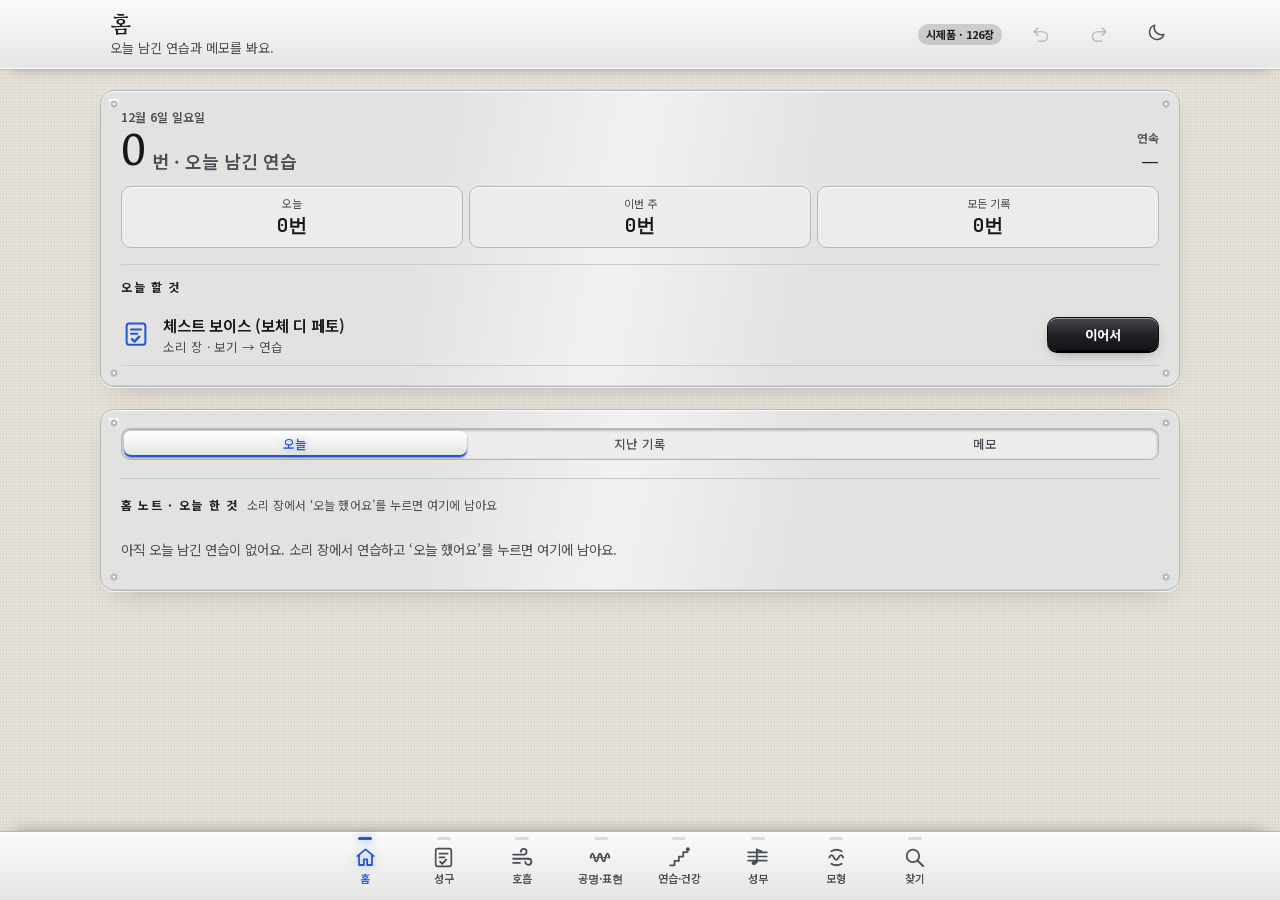
==== commit 712c8775: "형제앱 시제품(app/) 올림 — 파일 211개 Co-Authored-By: Claude <noreply@anthropic.com>" ====
--- a/app/index.html
+++ b/app/index.html
@@ -111,6 +111,7 @@
 .vb-tx{margin-top:8px;border:1.5px solid #b3261e;border-radius:11px;padding:9px 12px;font-size:13px;line-height:1.55;color:var(--ink)}.vb-tx[hidden]{display:none}.vb-tx b{display:block;color:#b3261e;font-size:13.5px;margin-bottom:2px}
 .vb-th{display:flex;align-items:center;justify-content:space-between;gap:8px;width:100%;border:0;background:none;padding:5px 0;margin:0;text-align:left;font:inherit;color:inherit;cursor:pointer;min-height:34px}
 .vb-th i{font-style:normal;color:var(--muted);transition:transform .15s}.vb-term.open .vb-th i{transform:rotate(180deg)}.vb-tb{display:none;padding-bottom:4px}.vb-term.open .vb-tb{display:block}
+#cnVar[hidden]{display:none}.vb-vl{margin:9px 0 4px;font:700 11.5px var(--font-body);color:var(--muted);letter-spacing:.02em}
 .vb-rl{margin-top:8px;font:700 11.5px var(--font-body);color:var(--muted);letter-spacing:.02em}.vb-onsinfo .vb-term{border-top:0;padding:3px 0 0}.vb-onsinfo .vb-term+.vb-term{border-top:1px solid var(--rule);margin-top:7px;padding-top:7px;border-radius:0}.vb-onsinfo .vb-term.hit{padding:6px 8px;margin:4px -4px 0}.vb-onsinfo .vb-term small{color:var(--muted)}
 .vb-terms{margin-top:6px}.vb-term{border-top:1px solid var(--rule);padding:8px 4px;font-size:13px;line-height:1.55;border-radius:8px}.vb-term b{font-size:14px}.vb-term small{color:var(--muted);font-size:11.5px}.vb-term p{margin:2px 0 0;color:var(--ink)}
 .vb-term.tx b,.vb-term.tx p{color:#b3261e}.vb-term .mbk{margin-top:6px}.vb-term.hit{box-shadow:0 0 0 2px var(--vb-on);background:var(--vb-soft)}.vb-onsbar[hidden]{display:none}.vb-onsbar>b{font-size:13px;color:var(--muted);white-space:nowrap}.vb-onsbar .seg{flex:1;min-width:0;display:flex}.vb-onsbar .seg button{flex:1 1 0;min-width:0;white-space:nowrap}
@@ -122,6 +123,7 @@
 .vb-on1 svg .ax{stroke:var(--rule);stroke-width:1}.vb-on1 svg .air{fill:#7fa3c7;fill-opacity:.45;stroke:#4f7fb0;stroke-width:1.2}.vb-on1 svg .wv{fill:none;stroke:var(--vb-on);stroke-width:1.1}
 .vb-on1 svg .st{stroke:var(--ink);stroke-width:1;stroke-dasharray:3 3}.vb-on1 svg .hh{fill:#7fa3c7;fill-opacity:.16}.vb-on1 svg .cl{fill:#a06aa8;fill-opacity:.22}
 .vb-on1 .tx{display:block;font-size:13px;line-height:1.55;color:var(--muted)}
+.vb-pin{grid-column:1/-1;display:grid;grid-template-columns:repeat(auto-fill,minmax(230px,1fr));gap:6px;margin:0 0 4px 10px;padding-left:10px;border-left:2px solid var(--vb-on);animation:vbPin .16s ease-out}@keyframes vbPin{from{opacity:0;transform:translateY(-6px)}to{opacity:1;transform:none}}.vb-prow.open{border-color:var(--vb-on)}@media (prefers-reduced-motion:reduce){.vb-pin{animation:none}}
 .vb-pback{border:0;background:none;padding:2px 0 6px;color:var(--vb-soft-ink);font:700 13.5px var(--font-body);cursor:pointer}
 @keyframes vbUp{from{transform:translateY(100%)}to{transform:none}}@keyframes vbDn{from{transform:none}to{transform:translateY(100%)}}@keyframes vbFi{from{opacity:0}to{opacity:1}}
 .vb-pop-in{animation:vbUp .17s cubic-bezier(.2,.8,.3,1)}.vb-pop-bg{animation:vbFi .17s ease-out}.vb-pop{overflow:hidden}
@@ -148,7 +150,7 @@
 <body>
 <header class="appbar"><div class="ab-in">
  <div class="ab-title"><h1 id="pageTitle">홈</h1><p id="tabDesc"></p></div>
- <span class="vb-badge" title="자료집 176항목 · 겹치던 3장을 한 장으로 합쳐 174장">시제품 · 174장</span>
+ <span class="vb-badge" title="자료집 176항목 · 겹치는 장을 합쳐 126장">시제품 · 126장</span>
  <button type="button" class="iconbtn" id="btnUndo" aria-label="실행취소" title="실행취소" disabled><svg viewBox="0 0 24 24" aria-hidden="true"><path fill="none" stroke="currentColor" stroke-width="1.8" stroke-linecap="round" stroke-linejoin="round" d="M8.5 5.5 4.5 9.5l4 4M4.8 9.5h9a5.2 5.2 0 0 1 0 10.4H9"/></svg></button>
  <button type="button" class="iconbtn" id="btnRedo" aria-label="다시실행" title="다시실행" disabled><svg viewBox="0 0 24 24" aria-hidden="true"><path fill="none" stroke="currentColor" stroke-width="1.8" stroke-linecap="round" stroke-linejoin="round" d="M15.5 5.5l4 4-4 4M19.2 9.5h-9a5.2 5.2 0 0 0 0 10.4H15"/></svg></button>
  <button type="button" class="iconbtn" id="btnTheme" aria-label="밝게 · 어둡게 바꾸기"><span class="t-dk"><svg viewBox="0 0 24 24" aria-hidden="true"><path fill="none" stroke="currentColor" stroke-width="1.7" stroke-linejoin="round" d="M19.5 14.6A8 8 0 0 1 9.4 4.5a8 8 0 1 0 10.1 10.1z"/></svg></span><span class="t-lt"><svg viewBox="0 0 24 24" aria-hidden="true"><circle cx="12" cy="12" r="4.2" fill="none" stroke="currentColor" stroke-width="1.7"/><path fill="none" stroke="currentColor" stroke-width="1.7" stroke-linecap="round" d="M12 2.8v2.4M12 18.8v2.4M2.8 12h2.4M18.8 12h2.4M5.5 5.5l1.7 1.7M16.8 16.8l1.7 1.7M5.5 18.5l1.7-1.7M16.8 7.2l1.7-1.7"/></svg></span></button>
@@ -235,6 +237,7 @@
     <div class="vb-name"><small id="cnSmall"></small><b id="cnName"></b><span id="cnSub"></span></div>
     <p class="vb-core" id="cnCore"></p>
     <div class="vb-tx" id="cnTx" hidden></div>
+    <div id="cnVar" hidden></div>
     <div class="rs-fix"><b>큐</b><div id="cnCue"></div></div>
     <div id="cnGeo"><div class="pl-row"><h3 style="font-size:14px">모양 <span class="aside" id="geoLeg" hidden></span></h3><span class="lg-pill gold">어림 · 잰 값 아님</span></div>
     <div class="vb-dots" id="geoDots"><b>성대 폐쇄</b><span></span><b>하압</b><span></span><b>상압</b><span></span><b>공기 사용량</b><span></span></div></div><div id="cnBre" hidden></div>
@@ -268,16 +271,16 @@
 const E=s=>String(s==null?'':s).replace(/[&<>"]/g,c=>({'&':'&amp;','<':'&lt;','>':'&gt;','"':'&quot;'}[c]));
 const LS={get(k,d){try{const v=localStorage.getItem(k);return v==null?d:JSON.parse(v)}catch(e){return d}},set(k,v){try{localStorage.setItem(k,JSON.stringify(v))}catch(e){}}};
 const Q=new URLSearchParams(location.search);
-const CARDS={"M0": {"key": "M0", "name": "보컬 프라이 (펄스 성구)", "sub": "M0", "short": "프라이", "mech": "M0", "cls": "슈트로바스 (strohbass)", "d": "짧고 느슨하며 매우 두꺼움 · 진동하는 길이가 짧고 불규칙 · 가성대가 내려와 함께 눌리기도 함", "e": "", "ko": "", "it": "", "pr": "", "steps": ["편한 낮은 음에서 한숨 끝에 ‘어—’를 작게 끌며, 딱딱 끊기는 소리(펄스) 찾기", "숨을 거의 쓰지 않고 한 마디(4박) 동안 같은 프라이 유지하기", "프라이에서 같은 음의 말소리(체스트)로 부드럽게 이어 보기"], "stepsDraft": true, "lab": ["① 프라이 찾기", "② 한 마디 유지", "③ 말소리로 잇기"], "scue": ["목 · 턱 힘 빼기 — 소리가 작아도 괜찮아요", "크게 내려는 순간 긁혀요 — 작게, 숨은 거의 안 쓰기", "넘어가는 순간 목에 힘이 들어가지 않는지"], "qs": [{"q": "딱딱 끊기는 소리(펄스)가 들렸다", "fx": "더 낮은 음 · 더 작게, 한숨 끝에서 다시"}, {"q": "목 · 턱에 힘이 들어가지 않았다", "fx": "하품하듯 턱을 풀고 소리를 반으로 줄이기"}, {"q": "긁히거나 따갑지 않았다", "fx": "멈추고 물 마시기 — 다시 할 때는 더 작게 · 짧게만"}, {"q": "숨을 거의 쓰지 않았다", "fx": "숨을 반만 쉬고, 내쉬는 끝에서만 소리 내기"}], "mis": ["크게 내려고 밀기 → 긁힘 · 거칠어짐 → 작게, 숨은 거의 안 쓰기", "오래 · 세게 계속 내기 → 목이 거칠어질 수 있음 → 짧게 나눠서"], "ok": false, "cmp": "M1", "cue": "아침에 문 삐걱대듯 ‘어어어’, 목·턱 힘 빼고 숨 거의 안 쓰기 — 크게 내려는 순간 긁힌다.", "state": "짧고 느슨하며 매우 두꺼움 · 진동하는 길이가 짧고 불규칙 · 가성대가 내려와 함께 눌리기도 함", "rng": "최저음 (약 70Hz 이하)", "res": "목 아래·가슴 위쪽이 낮게 ‘드르륵’ 울림", "breath": "숨을 거의 쓰지 않음 · 몸 전체 이완", "body": {"res": {"throat": 2, "chest": 1}, "breath": {"abdomen": 1}}, "det": {"vib": "M0(펄스 성구) — 짧고 두껍고 느슨한 성대가 긴 닫힘 뒤 짧게 터지듯 열림. 이중·불규칙 펄스(서브하모닉)가 흔하고 기본 주파수는 대략 20~70 Hz", "glot": "닫힌 시간이 매우 김(닫힘 비율 CQ 높음) · 가성대가 안쪽으로 내려와 함께 눌리기도 함", "mus": "TA(갑상피열근) 이완된 채 두꺼움 · CT(윤상갑상근) 거의 작동 안 함 · LCA·IA로 가볍게 내전", "air": "하압·기류 매우 낮음 — 숨을 거의 쓰지 않음", "acou": "펄스 하나하나가 따로 들리는 ‘딱딱’ 소리 · 소리 크기 작음", "use": "저음 확장(베이스·옥타비스트), 발성 전 이완, 팝의 프라이 어택 · 오래·세게 쓰면 거칠어질 수 있음"}, "rel": ["체스트 보이스"], "src": "이 자료 칠판 ‘보컬 프라이’ 설명", "alias": ["fry", "vocal fry", "프라이", "긁는 소리"], "caution": "", "kind": "reg", "reps": 4, "misDraft": true, "cueDraft": false, "tab": "seong", "extra": [], "fig": "", "auto": false}, "M1": {"key": "M1", "name": "체스트 보이스 (보체 디 페토)", "sub": "M1", "short": "체스트", "mech": "M1", "cls": "흉성 (voce di petto)", "d": "흉성(M1). 성대가 두껍게 맞닿아 진동하는 아래 성구.", "e": "말소리에 가까운 무게감 있는 소리로, 가슴이 울리는 느낌이 큽니다. 성대근(TA)이 주도하고 위아래로 깊게 맞닿습니다. 높이 끌어올리면 무거워지고 조이기 쉬워 파사지오에서 조정이 필요합니다.", "ko": "보체 디 페토", "it": "voce di petto", "pr": "보체 디 뻬또", "steps": ["말하듯 “음-마”를 편한 중저음에서 내기", "5음 하행 스케일로 가슴 진동 확인하기", "파사지오 전까지만, 크기보다 고른 음색 유지하기"], "stepsDraft": false, "lab": ["① 음-마", "② 5음 하행", "③ 고른 음색"], "scue": ["말하듯 편하게 · 가슴에 손을 대고 울림 확인", "위에서 아래로 내려오며 가슴 진동이 커지는지", "크기보다 고르게 · 목이 조이면 그 음 아래까지만"], "qs": [{"q": "가슴(흉골)에 진동이 느껴졌다", "fx": "손을 가슴에 대고, 더 낮은 음에서 ‘음-마’를 말하듯 다시"}, {"q": "목이 조이지 않았다", "fx": "조인 음이 브릿지 — 그 음 아래까지만, 밀지 말고 믹스로"}, {"q": "크기보다 음색이 고르게 났다", "fx": "소리를 반쯤 줄이고 5음 하행에서 음색이 같게"}, {"q": "파사지오 전까지만 냈다", "fx": "높은 쪽은 멈추고 편한 중저음으로 돌아오기"}], "mis": ["높은 음까지 그대로 끌어올림 → 외침 · 조임 → 모음 덮기(코페르투라) · 믹스로", "크게만 내려 함 → 하압이 올라 무거워짐 → 크기보다 고른 음색"], "ok": false, "cmp": "MIX", "cue": "말하듯 두껍게, 가슴 울림 확인 — 목이 조이면 거기가 브릿지, 밀지 말고 믹스로.", "state": "두껍고 위아래로 깊게 맞닿음 · TA 근육 주도", "rng": "말소리 ~ 중저음", "res": "가슴 진동 + 입 앞으로 소리가 나감", "breath": "갈비뼈는 넓게, 아랫배는 안으로 받침 (하압 높음)", "body": {"res": {"chest": 3, "mouth": 2}, "breath": {"abdomen": 3, "flank": 2}, "warn_throat": true}, "det": {"vib": "M1 — 성대 몸통(TA 근육층)까지 두껍게 진동. 아래 가장자리부터 열리고 닫히는 수직 위상차와 점막 파동이 뚜렷", "glot": "접촉이 깊고 넓음 · 닫힘 비율(CQ) 대략 0.2~0.7 — 주로 크게 낼수록 커짐", "mus": "TA 주도(성대를 짧고 두껍게) · CT 보조 · LCA·IA 내전 강함", "air": "하압 높음, 기류 중간 — 크게 낼수록 하압↑", "acou": "배음이 풍부(스펙트럼 기울기 완만) · 가슴(흉골) 진동 · 남성 말소리와 여성 낮은 음역의 기본", "use": "파사지오 위로 그대로 끌어올리면 외침·조임 → 모음 덮기(코페르투라)·믹스로 전환"}, "rel": ["파사지오", "보체 미스타"], "src": "Miller · 이 자료 ‘체스트 보이스’ 탭", "alias": ["chest", "체스트", "흉성", "진성", "가슴 소리"], "caution": "", "kind": "reg", "reps": 4, "misDraft": true, "cueDraft": false, "tab": "seong", "extra": [], "fig": "", "auto": false}, "MIX": {"key": "MIX", "name": "믹스 보이스 (보체 미스타)", "sub": "M1 얇게 ↔ 강화된 M2", "short": "믹스", "mech": "M1 얇게 ↔ 강화된 M2", "cls": "혼성 (voce mista) · 남성 고음의 ‘두성’", "d": "혼성. 흉성과 두성의 성질을 섞어 경계를 매끄럽게 한 중간 음역의 소리.", "e": "주로 파사지오 구간(보체 메디아)에서 쓰며, 흉성의 힘과 두성의 가벼움을 함께 가집니다. 실용음악의 ‘믹스 보이스’와 비슷한 목표지만, 성악에서는 커버와 모음 조정을 함께 씁니다.", "ko": "보체 미스타", "it": "voce mista", "pr": "보체 미스따", "steps": ["5음 상행·하행을 작게 — 경계에서 소리가 끊기지 않는지 듣기", "“우→오→아” 모음 바꾸며 같은 음 유지하기", "마지막 단계: 파사지오 근처 음에서 메사 디 보체 하기"], "stepsDraft": false, "lab": ["① 작게 5음", "② 우→오→아", "③ 메사 디 보체"], "scue": ["경계에서 소리가 끊기지 않는지 듣기 — 크기는 작게", "모음이 바뀌어도 소리 자리(앞쪽)는 그대로", "커질 때도 밀지 않기 — 볼륨 말고 자리로"], "qs": [{"q": "경계에서 소리가 끊기지 않았다", "fx": "더 작게, 더 천천히 — 끊기는 음 바로 아래부터 다시"}, {"q": "목을 밀지 않았다(크기보다 자리)", "fx": "체스트 두께를 반만 — 볼륨을 줄이고 앞으로 붙이기"}, {"q": "모음이 바뀌어도 음색이 같았다", "fx": "‘우’에서 시작해 입 모양만 조금씩 열기"}, {"q": "숨이 새지 않았다(틈 없이)", "fx": "짧은 ‘응’으로 닫힘을 느낀 뒤 다시"}], "mis": ["체스트를 그대로 끌어올림 → 조임 · 외침 → 두께를 반만", "가볍게 하려다 숨이 섞임 → 가성으로 빠짐 → 닫힘 유지(성대 폐쇄 훈련)"], "ok": false, "cmp": "M1", "cue": "체스트 두께 반만 들고 가서 앞으로 붙여 — 볼륨 말고 자리로 올려.", "state": "M1을 얇게 쓰거나 M2를 두껍게 써서 경계를 지움", "rng": "전환구간 (파사지오) 전후", "res": "코 뒤·경구개(마스크)에 소리가 모임", "breath": "옆구리 확장 유지, 숨은 오히려 아끼는 느낌", "body": {"res": {"mask": 3, "mouth": 2, "head": 1}, "breath": {"abdomen": 2, "flank": 3}}, "det": {"vib": "M1을 얇게 쓰거나(가벼운 M1) M2를 강화해 두 메커니즘의 경계를 매끄럽게 잇는 소리", "glot": "접촉 중간 · 틈 없이 닫힘 · 닫힘 비율 중간(이 자료의 구분·대략 0.4~0.5)", "mus": "TA와 CT의 균형 — TA 힘을 빼면서 CT로 늘이기 · 내전(LCA·IA) 유지", "air": "하압 중간 — 밀지 않고 일정하게", "acou": "모음 조절(F1 따라가기·좁은 모음)로 공명 균형 · 트웽(후두 입구 좁힘)을 섞어 밝기를 더하기도 함", "use": "학파마다 정의가 다름(CVT·Estill·SLS 등) — 소리 목표와 느낌으로 이해 · 성악의 보체 미스타와 같은 생각"}, "rel": ["파사지오", "메사 디 보체", "아주스타멘토"], "src": "Miller · 이 자료 ‘믹스 보이스’ 탭", "alias": ["mix", "믹스", "mixed voice", "voix mixte"], "caution": "", "kind": "reg", "reps": 4, "misDraft": true, "cueDraft": false, "tab": "seong", "extra": [], "fig": "", "auto": false}, "HEAD": {"key": "HEAD", "name": "헤드 보이스 (보체 디 테스타)", "sub": "M2 · 폐쇄", "short": "헤드", "mech": "M2 · 폐쇄", "cls": "여성 두성 (voce di testa)", "d": "두성. 고음역에서 머리 쪽 울림이 느껴지는 소리. 남녀에 따라 진동 방식이 다름.", "e": "여성의 두성은 대개 성대 가장자리 위주로 진동하는 M2입니다. 반면 남성 테너의 ‘두성’은 가성이 아니라, 파사지오 위에서 커버로 다듬은 M1(흉성)인 경우가 많습니다. 같은 단어가 다른 진동을 가리키는 점이 실용음악 ‘헤드’와의 혼란 원인입니다.", "ko": "보체 디 테스타", "it": "voce di testa", "pr": "보체 디 떼스따", "steps": ["“우”·“이” 같은 좁은 모음으로 가볍게 고음 시작하기", "옥타브 하행 글리산도로 아래까지 같은 음색 유지하기", "남성: 파사지오 위에서 커버와 함께 연습하기"], "stepsDraft": false, "lab": ["① 좁은 모음", "② 옥타브 하행", "③ 남성: 커버"], "scue": ["가볍게 시작하되 숨은 섞지 않기", "내려와도 같은 음색 — 아래에서 갑자기 무거워지지 않게", "남성은 파사지오 위에서 모음을 살짝 덮기(코페르투라)"], "qs": [{"q": "숨이 섞이지 않았다(소리에 심이 남음)", "fx": "‘우’ 사이렌을 작게 — 심은 남기고 공기는 적게"}, {"q": "소리가 앞으로 또렷했다", "fx": "‘이’ 모음으로 앞쪽 울림을 찾은 뒤 다시"}, {"q": "내려올 때 음색이 고르게 이어졌다", "fx": "옥타브 대신 5음 하행으로 짧게"}, {"q": "어깨 · 목이 올라가지 않았다", "fx": "늑골은 벌린 채, 숨을 크게 들이마시지 않기"}], "mis": ["숨이 섞여 가성으로 바뀜 → 폐쇄 유지 연습(성대 폐쇄 훈련)", "높은 음에서 크게 밀기 → 조임 → 가볍게, 소리는 앞으로"], "ok": false, "cmp": "FAL", "cue": "가볍지만 숨 섞지 마 — ‘우’ 사이렌, 심은 남기고 소리는 앞으로.", "state": "얇게 늘어나 가장자리만 진동 · CT 근육 주도 · 틈 없이 닫힘", "rng": "중고음 ~ 고음", "res": "머리 위로 뜨되 소리는 앞으로, 가볍지만 또렷함", "breath": "늑골 벌린 상태 유지, 공기는 적게", "body": {"res": {"head": 3, "mask": 2}, "breath": {"abdomen": 1, "flank": 3}}, "det": {"vib": "대개 M2 — 성대가 길고 얇게 늘어나 가장자리(점막층)만 진동 · 수직 위상차 작음", "glot": "접촉 얕지만 틈 없이 닫힘(성문 폐쇄 유지) · 닫힘 비율 대략 0.1~0.5(이 자료의 구분·대략값)", "mus": "CT 주도 · TA 이완 · 내전(LCA·IA)은 유지해 숨이 새지 않음", "air": "하압 중간~낮음, 기류 적음", "acou": "기본음(H1)이 강하고 높은 배음은 체스트보다 약함 · 머리·마스크 울림 감각 · 남성 성악의 두성(voce di testa)은 M1인 경우가 많음", "use": "숨이 섞이면 가성(팔세토)으로 바뀜 — 폐쇄 유지 연습(성대 폐쇄 훈련 탭)"}, "rel": ["코페르투라", "파사지오", "팔세토"], "src": "Miller, Training Tenor Voices · 이 자료 ‘헤드 보이스’ 탭", "alias": ["head", "헤드", "두성", "head voice"], "caution": "", "kind": "reg", "reps": 4, "misDraft": true, "cueDraft": false, "tab": "seong", "extra": [], "fig": "", "auto": false}, "HALF": {"key": "HALF", "name": "반가성", "sub": "M2 · 부분 폐쇄", "short": "반가성", "mech": "M2 · 부분 폐쇄", "cls": "숨 섞인 가성 (breathy M2 · 팔세토네와는 반대)", "d": "가성 진동이지만 앞쪽은 닫히고 뒤쪽에 작은 틈", "e": "", "ko": "", "it": "", "pr": "", "steps": ["가성으로 편한 고음 ‘후—’ → 숨을 살짝 섞어 가까이서 말하듯", "짧은 프레이즈를 반가성으로 작게 — 음정이 흩어지지 않게", "같은 음을 반가성 → 헤드(닫힌 소리)로 번갈아 내기"], "stepsDraft": true, "lab": ["① 숨 살짝", "② 짧은 프레이즈", "③ 헤드와 번갈아"], "scue": ["숨은 ‘살짝’만 — 숨소리가 음보다 크면 많은 것", "음정이 흩어지면 숨이 너무 많은 것", "길게 쓰지 말고 닫힌 소리와 번갈아"], "qs": [{"q": "숨소리보다 음이 또렷했다", "fx": "숨을 줄이고 더 작게 — 말하듯 가까이"}, {"q": "음정이 흩어지지 않았다", "fx": "프레이즈를 짧게 나누고 숨을 덜 섞기"}, {"q": "목이 건조하거나 피곤하지 않았다", "fx": "물 마시고 쉬기 — 헤드(닫힌 소리)와 번갈아"}, {"q": "헤드로 바꿀 때 숨이 줄었다", "fx": "짧은 ‘응’으로 닫힘을 느낀 뒤 같은 음에서 다시"}], "mis": ["숨을 너무 많이 섞음 → 숨이 빨리 참 · 음정 흩어짐 → 살짝만", "반가성만 오래 씀 → 건조 · 피로 → 헤드와 번갈아"], "ok": false, "cmp": "HEAD", "cue": "가성에 숨 살짝 섞어 가까이서 말하듯 — 음정 흩어지면 숨 과다, 길게 쓰지 마.", "state": "가성 진동이지만 앞쪽은 닫히고 뒤쪽에 작은 틈", "rng": "중고음 ~ 고음", "res": "머리·코 쪽, 숨이 살짝 섞인 부드러운 울림", "breath": "지지는 약하게, 공기 흐름은 일정하게", "body": {"res": {"head": 3, "nose": 2}, "breath": {"abdomen": 1, "flank": 2}}, "det": {"vib": "M2 — 앞쪽은 닫히고 뒤쪽(피열연골 사이)은 조금 열린 채 진동", "glot": "후방 틈(posterior chink) · 접촉 얕음", "mus": "CT 주도 · IA(피열간근) 내전이 약함", "air": "기류 많음(숨 섞임) — 숨이 빨리 참", "acou": "난류 잡음(숨소리)이 음과 섞여 부드럽고 흐린 음색 · 팝 발라드에서 자주 씀", "use": "오래 쓰면 건조·피로 — 폐쇄된 헤드 보이스와 번갈아 연습"}, "rel": ["헤드 보이스", "팔세토 (가성)"], "src": "이 자료 칠판 ‘반가성’ 설명", "alias": ["반가성", "숨 섞인 가성"], "caution": "", "kind": "reg", "reps": 4, "misDraft": true, "cueDraft": false, "tab": "seong", "extra": [], "fig": "", "auto": false}, "FAL": {"key": "FAL", "name": "팔세토 (가성)", "sub": "M2 · 개방", "short": "가성", "mech": "M2 · 개방", "cls": "가성 (falsetto)", "d": "가성(M2). 성대 가장자리만 얇게 진동하고 틈이 남아 숨이 섞이는 소리.", "e": "남성이 가볍게 높은 음을 낼 때 흔히 쓰는 소리입니다. 성악에서는 그대로 쓰기보다 카운터테너 발성이나 남성 두성 연습의 재료로 씁니다.", "ko": "팔세토", "it": "falsetto", "pr": "팔세또", "steps": ["한숨 쉬듯 높은 “후—” 글리산도 내기", "팔세토 → 같은 음에서 조금씩 닫아 소리에 심 넣기"], "stepsDraft": false, "lab": ["① ‘후—’ 글리산도", "② 조금씩 닫기"], "scue": ["한숨처럼 가볍게 짧게 — 키우지 않기", "같은 음에서 아주 조금씩 닫기 — 갑자기 체스트로 뒤집히지 않게"], "qs": [{"q": "한숨처럼 가볍게 났다", "fx": "조금 더 높은 곳에서 ‘후—’를 짧게, 크기는 작게"}, {"q": "키우려다 깨지지 않았다", "fx": "크기를 줄이기 — 깨지면 가성으로 낼 높이가 아님"}, {"q": "닫을 때 뒤집히지 않고 이어졌다", "fx": "닫는 양을 아주 조금씩 — 한 번에 조금만"}, {"q": "숨이 너무 빨리 차지 않았다", "fx": "짧은 프레이즈로 나누고, 숨은 조금씩"}], "mis": ["가성을 크게 키우려 함 → 깨짐 → 크게 내려면 헤드 · 믹스로", "‘가성은 나쁜 소리’라며 피함 → 고음 이완 · 전환 연습을 놓침"], "ok": false, "cmp": "HEAD", "cue": "한숨처럼 ‘후—’ 가볍게 짧게 — 키우려다 깨지면 가성 영역 아님.", "state": "얇게 진동하며 전체에 틈이 남아 공기가 샘", "rng": "중고음 ~ 고음", "res": "머리 쪽, 숨소리가 많이 섞임", "breath": "공기가 많이 나가 숨이 빨리 참", "body": {"res": {"head": 3}, "breath": {"abdomen": 1, "flank": 1}}, "det": {"vib": "M2 — 성대가 얇고 팽팽해 가장자리만 작게 진동 · 닫힘이 거의 없음", "glot": "가운데 타원형 틈이 남음 · 닫힘 비율 매우 낮음(완전히 0은 아님)", "mus": "CT 주도 · TA 거의 이완 · 내전 약함", "air": "기류 많음 — 숨이 빨리 참", "acou": "기본음 위주(높은 배음 적음, H1–H2 차이 큼) · 숨소리 섞임 · 카운터테너는 가성 메커니즘을 훈련해 폐쇄를 높임", "use": "‘가성 = 나쁜 소리’가 아님 — 고음 이완, 성구 전환(CT 늘이기) 연습에 유용"}, "rel": ["팔세토네", "카운터테너"], "src": "이 자료 ‘가성’ 탭", "alias": ["falsetto", "가성", "팔세토"], "caution": "", "kind": "reg", "reps": 4, "misDraft": true, "cueDraft": false, "tab": "seong", "extra": [], "fig": "", "auto": false}, "M3": {"key": "M3", "name": "휘슬 (플라제올렛)", "sub": "M3", "short": "휘슬", "mech": "M3", "cls": "플라지올렛 (flageolet)", "d": "극도로 팽팽 · 진동 폭이 아주 작고 성대가 거의 맞닿지 않음 (원리는 아직 연구 중)", "e": "", "ko": "", "it": "", "pr": "", "steps": ["가성 · 헤드로 편한 고음까지 가볍게 사이렌", "가성 맨 위에서 입을 작게 해 ‘삑’ 하는 점 찾기 — 짧게", "찾은 점에서 아주 작게, 짧은 음 몇 개 — 밀지 않기"], "stepsDraft": true, "lab": ["① 가볍게 사이렌", "② ‘삑’ 점 찾기", "③ 짧게 몇 개"], "scue": ["공기는 적게 — 가볍게 올라가기", "짜내지 않기 — 안 나오면 오늘은 여기까지", "따갑거나 어깨가 오르면 바로 멈추기"], "qs": [{"q": "짜내지 않고 가볍게 났다", "fx": "가성 사이렌으로 돌아가 더 가볍게, 더 작게"}, {"q": "따갑거나 아프지 않았다", "fx": "멈추고 쉬기 — 오늘은 가성 · 헤드까지만"}, {"q": "어깨 · 목이 올라가지 않았다", "fx": "숨을 적게, 몸을 풀고 다시 짧게"}, {"q": "숨을 밀지 않았다", "fx": "하압 · 공기 모두 적게 — 작게 내는 것이 맞음"}], "mis": ["억지로 짜냄 → 따가움 · 목 피로 → 가성 · 헤드에서 위로 이어 찾기", "숨을 세게 밀어 올림 → 소리가 깨지거나 비명처럼 → 공기는 적게"], "ok": false, "cmp": "FAL", "cue": "짜내지 말고 가성 맨 위에서 입 작게 ‘삑’ 점 찾기 — 따갑거나 어깨 오르면 끝.", "state": "극도로 팽팽 · 진동 폭이 아주 작고 성대가 거의 맞닿지 않음 (원리는 아직 연구 중)", "rng": "초고음 (약 1000Hz 이상)", "res": "정수리 앞쪽, 아주 작은 점에 모이는 느낌", "breath": "하압·공기 모두 적음 — 밀지 않고 가볍게 유지", "body": {"res": {"crown": 3, "mask": 1}, "breath": {"flank": 2}}, "det": {"vib": "M3 — 아주 높은 음(대략 C6 위)에서 진동 폭이 매우 작고 접촉이 거의 없음 · 정확한 원리는 아직 연구 중", "glot": "성대 앞쪽 일부만 진동한다는 관찰도 있음", "mus": "CT 최대 · 성대 극도로 팽팽", "air": "하압·기류 낮음", "acou": "배음이 거의 없는 맑은 피리 소리 · ‘플라제올렛 성구’라고도 부름", "use": "억지로 짜내지 말고 가벼운 가성·헤드에서 위로 이어 찾기"}, "rel": ["팔세토 (가성)", "헤드 보이스"], "src": "이 자료 칠판 ‘휘슬’ 설명", "alias": ["whistle", "휘슬", "플라졸렛"], "caution": "", "kind": "reg", "reps": 4, "misDraft": true, "cueDraft": false, "tab": "seong", "extra": [], "fig": "", "auto": false}, "B_noble": {"kind": "breath", "key": "B_noble", "name": "고귀한 자세 (흉골이 들린 자세)", "sub": "nobile attitudine", "short": "고귀한 자세", "mech": "호흡 · 호흡 방법", "cls": "nobile attitudine", "d": "흉골을 높이 두고 어깨는 내린, 노래를 위한 기본 자세.", "e": "흉골이 들린 이 자세가 아포지오의 출발점입니다. 흉골이 처지면 노래하는 동안 갈비뼈가 빨리 무너져 숨이 짧아집니다.", "ko": "고귀한 자세 (흉골이 들린 자세)", "it": "nobile attitudine", "pr": "노빌레 아띠뚜디네", "steps": ["양팔을 머리 위로 올렸다가 흉골 높이는 그대로 두고 팔만 내리기", "거울로 어깨·턱이 굳지 않았는지 확인하기"], "stepsDraft": false, "lab": ["① 팔 올렸다 내리기", "② 거울로 확인"], "pat": [[4, 0, 4], [3, 0, 6]], "scue": ["팔만 내려도 흉골 높이는 그대로", "어깨 · 턱이 굳으면 한 번 털고 다시"], "qs": [{"q": "팔을 내려도 흉골 높이가 그대로였다", "fx": "팔을 다시 올렸다가, 가슴은 두고 팔만 천천히 내리기"}, {"q": "어깨가 올라가지 않았다", "fx": "어깨는 그대로 두고 ‘갈비 · 배 함께’처럼 몸통 아래쪽이 벌어지게."}, {"q": "턱 · 목에 힘이 들어가지 않았다", "fx": "턱을 살짝 내려놓고 목 뒤를 길게"}, {"q": "내쉬는 동안 가슴이 처지지 않았다", "fx": "날숨 박을 줄이고(6 → 4) 갈비뼈 벌림을 지키는 것부터"}], "mis": ["흉골이 처짐 — 흉골이 처지면 노래하는 동안 갈비뼈가 빨리 무너져 숨이 짧아집니다.", "어깨 · 윗가슴으로 마심 — 목 · 어깨 근육으로 숨을 들여 목 둘레가 굳고, 내쉴 때 조절할 여유가 적습니다. → 어깨는 그대로 두고 ‘갈비 · 배 함께’처럼 몸통 아래쪽이 벌어지게."], "misDraft": false, "ok": false, "cue": "흉골은 높이, 어깨 · 턱은 내려놓기 — 내쉴 때도 가슴이 처지지 않게", "cueDraft": true, "cmpShort": "어깨 숨", "lv": 2, "like": "아포지오(가슴을 지킴)", "target": "", "caution": "", "rel": ["아포지오 (횡격막·복부 근육으로 날숨 조절)"], "src": "R. Miller, The Structure of Singing · historicaltenors.net", "alias": [], "reps": 3, "bre": "b_ap", "cmp": "m_sh", "tab": "breath", "extra": [], "fig": "", "auto": false}, "B_rib": {"kind": "breath", "key": "B_rib", "name": "늑골·복부 호흡", "sub": "respirazione costo-addominale", "short": "늑골·복부 호흡", "mech": "호흡 · 호흡 방법", "cls": "respirazione costo-addominale", "d": "갈비뼈 옆·등과 배를 함께 쓰는 호흡. 성악 호흡의 기본형.", "e": "어깨·쇄골로 쉬는 얕은 호흡과 달리, 갈비뼈가 옆과 뒤로 넓어지고 배가 자연스럽게 움직이는 호흡입니다. 들숨에서 횡격막이 내려가고, 노래하는 동안 갈비뼈는 넓게 유지한 채 아랫배가 안쪽으로 받칩니다.", "ko": "늑골·복부 호흡", "it": "respirazione costo-addominale", "pr": "레스삐라치오네 꼬스또-아도미날레", "steps": ["양손을 옆구리 아래 갈비뼈에 대고 들숨 → 손이 바깥으로 밀리는지 확인하기", "엎드려 숨쉬며 등 쪽이 부푸는 느낌 찾기", "“스—”를 짧게 세 번 끊어 내쉬며 아랫배 반응 확인하기"], "stepsDraft": false, "lab": ["① 옆구리에 손", "② 엎드려 등 숨", "③ ‘스’ 세 번 끊기"], "pat": [[3, 0, 6], [3, 0, 6], [3, 0, 4]], "scue": ["들숨에 손이 바깥으로 밀리는지 — 어깨는 그대로", "바닥에 닿은 등 쪽이 부푸는지", "킥마다 아랫배가 탁 들어가는지 — 작고 가볍게"], "qs": [{"q": "들숨에 옆구리 손이 바깥으로 밀렸다", "fx": "어깨는 그대로. 옆구리와 등 아래쪽이 벌어지는지 손을 대 봅니다."}, {"q": "어깨 · 윗가슴이 올라가지 않았다", "fx": "어깨는 그대로 두고 ‘갈비 · 배 함께’처럼 몸통 아래쪽이 벌어지게."}, {"q": "‘스’를 끊을 때 배가 탁 들어갔다", "fx": "작고 가볍게 시작합니다. 킥할 때 배가 나오면 횡격막을 너무 세게 붙잡은 것입니다."}, {"q": "숨을 너무 많이 마시지 않았다", "fx": "프레이즈 길이에 맞는 만큼만 마십니다."}], "mis": ["어깨 · 윗가슴으로 마심 — 목 · 어깨 근육으로 숨을 들여 목 둘레가 굳고, 내쉴 때 조절할 여유가 적습니다. → 어깨는 그대로 두고 ‘갈비 · 배 함께’처럼 몸통 아래쪽이 벌어지게.", "너무 많이 마심 — 첫 소리에 숨이 훅 나가거나, 그 힘을 목으로 막게 됩니다. → 프레이즈 길이에 맞는 만큼만 마십니다."], "misDraft": false, "ok": false, "cue": "어깨는 그대로. 옆구리와 등 아래쪽이 벌어지는지 손을 대 봅니다.", "cueDraft": false, "cmpShort": "어깨 숨", "lv": 3, "like": "", "target": "", "caution": "", "rel": ["아포지오 (횡격막·복부 근육으로 날숨 조절)"], "src": "Rider Univ. Breathing Mechanism for Singing · C. Ware, Basics of Vocal Pedagogy", "alias": [], "reps": 3, "bre": "b_rb", "cmp": "m_sh", "tab": "breath", "extra": [], "fig": "", "auto": false}, "B_train": {"kind": "breath", "key": "B_train", "name": "복식·늑골 호흡 훈련", "sub": "Breathing training in voice therapy (abdominal–costal)", "short": "복식·늑골 호흡 훈련", "mech": "호흡 · 호흡 방법", "cls": "Breathing training in voice therapy (abdominal–costal)", "d": "어깨·윗가슴을 들썩이지 않고 배와 아래 갈비뼈를 쓰는 호흡을 익혀 말·노래에 연결하는 훈련.", "e": "Boone의 촉진 기법 중 ‘호흡 훈련’에 해당하며, 악센트 기법처럼 호흡 리듬을 중심에 둔 치료도 있습니다. 말하는 동안 숨을 참거나, 숨이 거의 바닥난 상태에서 계속 말하거나, 어깨로 숨 쉬는 습관은 목에 힘을 더하기 쉬워 이를 바로잡는 데 씁니다. 다만 흔히 하는 복식 호흡 연습만으로는 호흡 근육이 충분히 강해지기 어렵고 근거도 약하다는 지적이 있어, 발성 운동과 함께 쓰거나 호흡근 훈련(EMST 등)을 더하기도 합니다.", "ko": "복식·늑골 호흡 훈련", "it": "Breathing training in voice therapy (abdominal–costal)", "pr": "", "steps": ["누운 자세나 앉은 자세에서 한 손은 배, 한 손은 윗가슴에 두고 어깨가 들썩이지 않는지 확인하기", "코로 조용히 들이쉬며 배와 옆구리·아래 등이 넓어지는 느낌 찾기", "“스—”, “쉬—” 무성음으로 길고 고르게 내쉬기", "같은 흐름 위에 짧은 모음·단어를 얹기", "문장마다 숨 쉴 곳을 정해 말하기·노래하기에 옮기기"], "stepsDraft": false, "lab": ["① 배 · 가슴에 손", "② 코로 조용히", "③ ‘스—’ 길게", "④ 모음 얹기", "⑤ 숨 쉴 곳 정하기"], "pat": [[3, 0, 5], [4, 0, 5], [3, 0, 10], [3, 0, 6], [2, 0, 8]], "scue": ["윗가슴 손은 가만히, 배 손만 움직이게", "소리 없이 조용히 — 배와 옆구리 · 아래 등이 넓어지게", "처음부터 끝까지 같은 굵기로 — 세게 내지 않기", "‘스—’의 흐름 그대로 짧은 모음을 얹기", "정한 곳에서만 짧게 마시기"], "qs": [{"q": "어깨 · 윗가슴이 들썩이지 않았다", "fx": "어깨는 그대로 두고 ‘갈비 · 배 함께’처럼 몸통 아래쪽이 벌어지게."}, {"q": "‘스—’가 처음부터 끝까지 같은 굵기였다", "fx": "세게 내려 하면 배가 밀려 나옵니다 — 가늘고 고르게, 날숨 박을 줄여서 다시"}, {"q": "배를 일부러 내밀지 않았다", "fx": "가볍게 ‘스—’ 하면 횡격막이 풀리며 배가 저절로 들어갑니다."}, {"q": "어지럽거나 몸이 굳지 않았다", "fx": "숨을 지나치게 많이 들이쉬면 오히려 몸이 굳고 어지럽습니다 — 들숨을 줄이기"}], "mis": ["배 호흡(복식) — 배만 내밀려고 하면 갈비뼈가 덜 벌어지고, ‘배를 내밀어 힘주기’로 오해하기 쉽습니다.", "배를 내밀며 누름 — 공기는 조금만 나가는데 힘은 많이 들고, 목이 조이며 소리가 눌립니다. → 가볍게 ‘스—’ 하면 횡격막이 풀리며 배가 저절로 들어갑니다. (갈비뼈를 벌린 채 아랫배가 단단히 받치는 정도는 정상입니다.)"], "misDraft": false, "ok": false, "cue": "배는 결과입니다. 내려가는 것은 횡격막이고, 배는 밀려 나올 뿐입니다.", "cueDraft": false, "cmpShort": "배 내밀기", "lv": 2, "like": "배 호흡", "target": "말하며 숨을 참거나 숨이 짧은 경우, 근긴장성 발성장애, 호흡이 약한 노인·신경계 질환, 가수·교사 등 목을 많이 쓰는 사람", "caution": "숨을 지나치게 많이 들이쉬면 오히려 몸이 굳고 어지럽습니다. 배를 일부러 밀어내는 데 집착하지 않습니다.", "rel": ["늑골·복부 호흡", "아포지오 (횡격막·복부 근육으로 날숨 조절)", "라 로타 보칼레 (호기근↔흡기근 대립 현상)", "악센트 기법 (Accent Method)", "호기근 강화 훈련 (EMST)"], "src": "Boone 외, The Voice and Voice Therapy (respiration training) · H. Bonilha, Respiratory Muscle Strength Training in Presbyphonia, ClinicalTrials.gov NCT03557775 연구 계획서 · ASHA Practice Portal (accent method)", "alias": ["복식 호흡", "diaphragmatic breathing", "호흡 훈련", "respiration training"], "reps": 3, "bre": "b_ab", "cmp": "m_ps", "tab": "breath", "extra": [], "fig": "", "auto": false}, "B_app": {"kind": "breath", "key": "B_app", "name": "아포지오 (횡격막·복부 근육으로 날숨 조절)", "sub": "appoggio", "short": "아포지오", "mech": "호흡 · 지지·숨의 압력", "cls": "appoggio", "d": "‘기대다’라는 뜻. 들숨 자세를 유지하며 숨을 천천히 쓰는 이탈리아식 호흡 지지 체계.", "e": "노래하는 동안 흉골과 갈비뼈를 들숨 때 자세로 유지해 횡격막이 천천히 올라가게 만들고, 그 결과 하압이 고르게 유지됩니다. 아포지오는 단순한 ‘호흡 지지’가 아니라 호흡·성대·공명을 함께 맞추는 체계입니다. 배를 밖으로 밀어내는 것이 아니라, 갈비뼈는 넓게 두고 아랫배는 안쪽으로 받치는 쪽입니다.", "ko": "아포지오 (횡격막·복부 근육으로 날숨 조절)", "it": "appoggio", "pr": "아포-쬬", "steps": ["서서 흉골을 편안히 든 ‘고귀한 자세’ 만들기", "코로 조용히 들숨 → 갈비뼈 옆·등이 넓어지는지 손으로 확인하기", "“스—” 무성음으로 12~20초 내쉬며 갈비뼈가 무너지지 않게 유지하기", "같은 느낌으로 한 음 “아—” 길게, 끝까지 소리 크기가 일정한지 확인하기"], "stepsDraft": false, "lab": ["① 고귀한 자세", "② 코로 들숨 · 손", "③ ‘스—’ 길게", "④ ‘아—’ 길게"], "pat": [[4, 0, 4], [3, 0, 6], [3, 0, 12], [3, 0, 10]], "scue": ["흉골은 편안히 들고 어깨는 내려놓기", "갈비뼈 옆 · 등이 손 쪽으로 넓어지는지", "갈비뼈가 무너지지 않게 — 숨은 조금씩", "끝까지 같은 크기 — 처음에 다 쓰지 않기"], "qs": [{"q": "‘스—’ 동안 갈비뼈가 무너지지 않았다", "fx": "날숨 박을 줄이고(12 → 8), 갈비뼈 벌림을 지키는 것부터"}, {"q": "배를 밖으로 밀어내지 않았다", "fx": "가볍게 ‘스—’ 하면 횡격막이 풀리며 배가 저절로 들어갑니다."}, {"q": "첫 소리에 숨이 훅 나가지 않았다", "fx": "‘조금씩 놓기’ 연습으로 놓는 속도를 익힙니다."}, {"q": "‘아—’ 크기가 끝까지 일정했다", "fx": "끝에서 작아지면 날숨 박을 줄이고, 처음 크기를 조금 작게"}], "mis": ["첫 음에 한꺼번에(확 풀기) — 갈비뼈가 내려앉으며 숨이 훅 빠지고, 프레이즈 뒤쪽은 숨이 모자랍니다. → ‘조금씩 놓기’ 연습으로 놓는 속도를 익힙니다.", "배를 내밀며 누름 — 공기는 조금만 나가는데 힘은 많이 들고, 목이 조이며 소리가 눌립니다. → 가볍게 ‘스—’ 하면 횡격막이 풀리며 배가 저절로 들어갑니다. (갈비뼈를 벌린 채 아랫배가 단단히 받치는 정도는 정상입니다.)"], "misDraft": false, "ok": false, "cue": "복근 = 액셀, 횡격막 = 브레이크. 언덕 출발처럼 브레이크를 살살 놓습니다.", "cueDraft": false, "cmpShort": "확 풀기", "lv": 3, "like": "", "target": "", "caution": "", "rel": ["라 로타 보칼레 (호기근↔흡기근 대립 현상)", "고귀한 자세 (흉골이 들린 자세)", "늑골·복부 호흡", "성문하압 (하압)", "성문상압 (상압)"], "src": "R. Miller, The Structure of Singing(1986) 2장 · S. Emmons, Breath Management", "alias": ["슈투체", "Stütze", "독일식 지지"], "reps": 3, "bre": "b_ap", "cmp": "m_dp", "tab": "breath", "extra": [], "fig": "", "auto": false}, "B_lotta": {"kind": "breath", "key": "B_lotta", "name": "라 로타 보칼레 (호기근↔흡기근 대립 현상)", "sub": "la lotta vocale", "short": "라 로타 보칼레", "mech": "호흡 · 지지·숨의 압력", "cls": "la lotta vocale", "d": "‘소리의 겨루기’. 들숨 근육과 날숨 근육이 서로 버티며 균형을 이루는 상태.", "e": "숨은 나가려 하고 몸은 들숨 자세를 지키려 하는 두 힘의 평형 위에서 소리가 고르게 나온다는 뜻입니다. ‘겨루기’라는 말 때문에 힘을 꽉 주는 것으로 오해하기 쉽지만, 핵심은 경직이 아니라 균형입니다. 프레이즈가 진행되며 폐 속 공기가 줄면 공기를 밀어내던 폐·흉곽의 탄성이 약해집니다. 그래서 복근이 점점 더 일하고 들숨 근육의 버팀은 줄어듭니다. 균형이 프레이즈 내내 옮겨 가는 모습은 아래 움직이는 그림에서 볼 수 있습니다.", "ko": "라 로타 보칼레 (호기근↔흡기근 대립 현상)", "it": "la lotta vocale", "pr": "라 로따 보깔레", "steps": ["들숨 후 2초 숨 멈춤 — 목을 닫지 말고 갈비뼈로만 멈추기", "“스—”로 내쉬며 갈비뼈가 천천히 버티는 느낌 찾기", "같은 균형으로 짧은 프레이즈 노래하기"], "stepsDraft": false, "lab": ["① 2초 멈춤", "② ‘스—’로 버티기", "③ 짧은 프레이즈"], "pat": [[3, 2, 6], [3, 0, 8], [3, 0, 6]], "scue": ["목은 열어 둔 채 갈비뼈로만 멈추기", "갈비뼈가 천천히 내려오게 — 갑자기 무너지지 않게", "같은 균형 그대로 — 끝으로 갈수록 배가 더 일하는 것이 정상"], "qs": [{"q": "멈출 때 목을 닫지 않았다", "fx": "멈춘 채로 아주 작게 ‘하’ 하고 속삭일 수 있으면 목은 열려 있습니다."}, {"q": "힘을 꽉 주지 않고 균형으로 버텼다", "fx": "멈춤 박을 줄이고(2 → 1), 갈비뼈만 살짝 버티기"}, {"q": "‘스—’ 동안 갈비뼈가 천천히 버텼다", "fx": "날숨 박을 줄이고, 갈비뼈가 갑자기 내려앉지 않게"}, {"q": "프레이즈 끝까지 소리가 고르게 났다", "fx": "더 짧은 프레이즈부터 — 끝으로 갈수록 배가 더 일하게 두기"}], "mis": ["배를 내밀며 누름 — 공기는 조금만 나가는데 힘은 많이 들고, 목이 조이며 소리가 눌립니다. → 가볍게 ‘스—’ 하면 횡격막이 풀리며 배가 저절로 들어갑니다. (갈비뼈를 벌린 채 아랫배가 단단히 받치는 정도는 정상입니다.)", "멈췄다 놓기 — 목이 닫혀야만 멈춰지면 목으로 막고 있는 것입니다."], "misDraft": false, "ok": false, "cue": "멈춘 채로 아주 작게 ‘하’ 하고 속삭일 수 있으면 목은 열려 있습니다.", "cueDraft": false, "cmpShort": "배 내밀기", "lv": 2, "like": "아포지오", "target": "", "caution": "", "rel": ["아포지오 (횡격막·복부 근육으로 날숨 조절)"], "src": "F. Lamperti, A Treatise on the Art of Singing(1877) · J. Shore, Explaining “La lotta vocale” · R. Miller, The Structure of Singing(1986) 2장", "alias": ["인알라레 라 보체", "inalare la voce", "마시듯 내기"], "reps": 3, "bre": "b_ap", "cmp": "m_ps", "tab": "breath", "extra": [], "fig": "", "auto": false}, "F_sub": {"kind": "flow", "key": "F_sub", "name": "성문하압 (하압)", "sub": "subglottal pressure (Psub)", "short": "성문하압", "mech": "호흡 · 지지·숨의 압력", "cls": "subglottal pressure (Psub)", "d": "성대 바로 아래(기관) 공기 압력. 폐와 호흡근이 만들어 성대를 열고 진동을 일으키는 힘.", "e": "노래할 때 하압은 대략 일정하게 유지되며, 성대가 닫혀 있는 동안 가장 높아졌다가 열리는 순간 공기를 내보내며 낮아집니다. 하압을 올리면 소리가 커지고 음도 조금 올라가지만, 하압만으로 음을 올리면 목이 조이기 쉽습니다. 성대를 실제로 움직이는 것은 하압 자체가 아니라 하압과 상압의 차이입니다. ‘하압으로 올리기’ 탭은 두께를 그대로 둔 채 하압만 올릴 때 생기는 문제를 보여 주는 비교용입니다.", "ko": "성문하압 (하압)", "it": "subglottal pressure (Psub)", "pr": "섭글로털 프레셔", "steps": ["“스—”를 작게 5초 → 조금 세게 5초로 나눠 내쉬며, 세기를 바꿀 때 배·갈비뼈의 느낌이 어떻게 달라지는지 느끼기", "같은 세기로 “아—” 한 음을 내며 끝까지 소리 크기가 일정한지 확인하기", "작게 → 크게(메사 디 보체)로 하압만 천천히 바꿔 보기"], "stepsDraft": false, "lab": ["① 작게 → 세게", "② 같은 세기 ‘아—’", "③ 작게 → 크게"], "pat": [[3, 0, 10], [3, 0, 8], [3, 0, 10]], "scue": ["세기를 바꿀 때 배 · 갈비뼈 느낌이 어떻게 바뀌는지", "끝까지 같은 크기 — 하압을 고르게", "하압만 천천히 — 목과 음은 그대로"], "qs": [{"q": "세기를 바꿔도 목이 조이지 않았다", "fx": "세기 차이를 줄이고, 바꾸는 순간 목은 그대로 두기"}, {"q": "‘아—’ 크기가 끝까지 일정했다", "fx": "날숨 박을 줄이고(8 → 6), 처음 크기를 조금 작게"}, {"q": "작게 → 크게가 고르게 이어졌다", "fx": "크기를 세 번에 나눠 천천히"}, {"q": "크게 낼 때 음이 올라가지 않았다", "fx": "크기만 바꾸고 음은 그대로 — 하압이 오르면 음도 조금 오르기 쉬워요"}], "mis": ["하압만으로 음을 올림 — 하압을 올리면 소리가 커지고 음도 조금 올라가지만, 하압만으로 음을 올리면 목이 조이기 쉽습니다.", "배를 내밀며 누름 — 공기는 조금만 나가는데 힘은 많이 들고, 목이 조이며 소리가 눌립니다. → 가볍게 ‘스—’ 하면 횡격막이 풀리며 배가 저절로 들어갑니다. (갈비뼈를 벌린 채 아랫배가 단단히 받치는 정도는 정상입니다.)"], "misDraft": false, "ok": false, "cue": "하압만으로 음을 올리면 목이 조이기 쉬워요 — 크기만 천천히", "cueDraft": true, "cmpShort": "가성", "lv": 3, "like": "", "target": "", "caution": "", "rel": ["성문상압 (상압)", "아포지오 (횡격막·복부 근육으로 날숨 조절)", "메사 디 보체"], "src": "I. Titze, NCVS “Air pressures that are critical in vocal fold vibration” · Titze, Principles of Voice Production", "alias": ["성량", "볼륨", "숨 압력"], "reps": 3, "reg": "M1", "cmpReg": "FAL", "baseShort": "체스트", "row": 1, "tab": "breath", "extra": [], "fig": "", "auto": false}, "F_sup": {"kind": "flow", "key": "F_sup", "name": "성문상압 (상압)", "sub": "supraglottal pressure (Psup)", "short": "성문상압", "mech": "호흡 · 지지·숨의 압력", "cls": "supraglottal pressure (Psup)", "d": "성대 바로 위(후두 입구·인두·입 안) 공기 압력. 성도가 좁아질수록 올라가고, 한 번 떨릴 때도 오르내림.", "e": "① 평균 높이: 입을 크게 연 모음에서는 거의 0(바깥 공기와 같음)입니다. 입술을 좁히거나(빨대·립트릴·허밍) 인두나 후두 입구를 좁히면(트웽, 목 조임) 올라갑니다. 상압이 오르면 성대 위아래 압력 차가 줄어 공기량과 성대 부딪힘이 줄고, 성대 사이 압력은 커져 가볍게 떨기 쉬워집니다(SOVT 원리). ② 한 번 떨릴 때: 성도 안 공기에는 관성이 있습니다. 성대가 열리며 공기가 빨라지는 동안에는 상압이 올라가 성대를 밀어 엽니다(+). 닫히며 공기가 줄어드는 동안에는 공기 기둥이 계속 나가려 해 오히려 빨아당기는 힘(−)이 생겨 닫힘을 돕습니다. 후두 입구가 좁을수록 이 ‘밀고-당기기’가 커져 적은 하압으로도 진동이 시작됩니다(Titze 2008). 단, 너무 좁히면 가성대나 피열후두개 주름까지 함께 떨려 디스토션·그로울이 됩니다.", "ko": "성문상압 (상압)", "it": "supraglottal pressure (Psup)", "pr": "수프라글로털 프레셔", "steps": ["빨대를 물고 “우—” 한 음 → 빨대를 빼고 같은 느낌으로 “우—” (상압이 받쳐 주는 느낌 기억하기)", "“냐-냐-냐”로 후두 입구를 살짝 좁혀 작은 소리로도 크게 들리는 지점 찾기", "목이 조이는 느낌(인두를 꽉 쥠)과 입구만 좁히는 느낌을 번갈아 비교하기"], "stepsDraft": false, "lab": ["① 빨대 ‘우—’", "② ‘냐-냐-냐’", "③ 조임 ↔ 입구만"], "pat": [[3, 0, 8], [2, 0, 6], [2, 0, 6]], "scue": ["빨대를 빼도 받쳐 주는 느낌 그대로", "작은 소리로도 크게 들리는 지점", "목을 쥐는 느낌과 입구만 좁히는 느낌을 구별"], "qs": [{"q": "빨대를 빼고도 같은 느낌으로 ‘우—’를 냈다", "fx": "빨대로 한 번 더 — 느낌을 기억한 뒤 바로 빼고 같은 음"}, {"q": "‘냐’에서 작은 소리로도 또렷했다", "fx": "입구만 살짝 — 소리는 키우지 말고 밝기만"}, {"q": "목(인두)을 꽉 쥐지 않았다", "fx": "하품하듯 목을 넓히고, 입구만 좁히는 쪽으로 다시"}, {"q": "밀지 않고 가볍게 떨렸다", "fx": "하압을 줄이기 — 입구가 좁으면 적은 하압으로도 떨림이 시작돼요"}], "mis": ["너무 좁힘 — 단, 너무 좁히면 가성대나 피열후두개 주름까지 함께 떨려 디스토션·그로울이 됩니다."], "misDraft": false, "ok": false, "cue": "입구만 살짝 좁히기 — 목을 꽉 쥐지 않기", "cueDraft": true, "cmpShort": "트웽", "lv": 3, "like": "", "target": "", "caution": "", "rel": ["성문하압 (하압)", "아포지오 (횡격막·복부 근육으로 날숨 조절)", "키아로스쿠로", "빨대 발성 (SOVT)"], "src": "I. Titze, Nonlinear source–filter coupling in phonation: Theory, JASA 123(5) 2008 · Titze, Voice training and therapy with a semi-occluded vocal tract, JSLHR 49 2006 · NCVS Insights", "alias": [], "reps": 3, "reg": "M1", "cmpReg": "TWG", "baseShort": "체스트", "row": 2, "tab": "breath", "extra": [], "fig": "", "auto": false}, "S01": {"kind": "read", "key": "S01", "name": "① 한눈에 보는 결론", "sub": "액셀(복근) · 브레이크(횡격막) · 엔진 힘(복압)", "short": "① 한눈에 보는 결론", "mech": "호흡 · 복압과 횡격막 컨트롤", "cls": "액셀(복근) · 브레이크(횡격막) · 엔진 힘(복압)", "d": "숨을 내보내는 힘은 속 복근(액셀)이 만들고, 그 힘을 폐로 얼마나 넘길지는 횡격막(브레이크)이 정합니다.", "e": "복압은 엔진 힘, 횡격막은 브레이크입니다. 브레이크를 꽉 밟은 채 액셀을 밟으면 엔진만 부릉부릉 돌고 차는 서 있습니다. 언덕 출발처럼 브레이크를 살살 떼면 뗀 만큼만 굴러가고, 확 떼면 튀어 나갑니다. 횡격막은 스스로 공기를 밀어내지 못합니다 — 내려가며 숨을 들이고, 놓는 속도로 브레이크를 걸 뿐입니다.</p><p>복근과 횡격막이 서로 반대 방향으로 힘을 겨루는 이 균형이 람페르티가 말한 ‘라 로타 보칼레’이고, 아포지오는 여기에 흉골·갈비뼈를 들숨 자세로 지키는 일(사이드브레이크 = 늑간근)을 더한 말입니다.", "ko": "", "it": "액셀(복근) · 브레이크(횡격막) · 엔진 힘(복압)", "pr": "", "steps": [], "stepsDraft": false, "lab": [], "scue": [], "qs": [], "mis": [], "misDraft": false, "ok": true, "cue": "배(액셀)가 밀고 횡격막(브레이크)이 조절 — ‘횡격막으로 밀어’는 몸에 없는 동작.", "cueDraft": false, "bre": null, "both": true, "lv": 2, "like": "호흡 + 울림 둘 다", "chk": [], "chkt": {"h": ["그림에서", "몸에서는", "하는 일"], "r": [["#e64980", "액셀", "속 복근", "복횡근·내복사근", "밟을수록 엔진 힘(복압)이 커짐", ""], ["#b07d00", "브레이크", "횡격막", "", "엔진 힘이 바퀴(폐)로 가는 양을 조절", ""], ["#c2255c", "엔진 힘", "복압", "분홍 게이지", "세게 돌아도 브레이크를 밟으면 차는 서 있음", ""], ["#5a5f66", "사이드 브레이크", "늑간근", "갈비뼈 사이 근육", "들숨 때 벌린 갈비뼈를 노래하는 동안 붙잡아 둠", "놓치면 갈비뼈가 내려앉으며 숨이 훅 빠짐 · 숨이 많을 때는 횡격막과 함께 브레이크"], ["#7a5a44", "서스펜션", "골반저근", "골반 바닥 근육", "배 아래를 해먹처럼 탄력 있게 받침", "복압이 아래로 새지 않고 위로 가게 · 숨 따라 오르내리고 킥마다 받아 줌 · 꽉 조이면 굳음"], ["#2f7fd1", "남는 힘", "폐 압력", "파랑 게이지", "추진력 − (관성 + 마찰) — 0(점선) 위면 공기가 나가고, 아래면 들어옴", ""]]}, "chain": {"h": "힘이 공기가 되기까지", "r": [[["#c2255c", "엔진 힘"], "− 브레이크 =", ["", "추진력"]], [["", "추진력"], "− (관성 + 마찰) =", ["#2f7fd1", "남는 힘"]]], "note": "브레이크 = 횡격막 + 늑간근(사이드브레이크) · 관성 = 공기와 몸이 하던 대로 있으려는 성질 · 마찰 = 몸속에서 움직임을 늦추는 저항 · 남는 힘(폐 압력)이 0(점선) 위면 공기가 나감 · ※ 이 식은 이해를 돕는 비유입니다. 실제 폐 압력은 근육 힘과 폐·가슴의 탄성(되돌아가려는 힘)이 함께 만들고, 관성·마찰(대부분 성대)은 압력을 빼는 것이 아니라 공기가 나가는 빠르기를 정합니다"}, "blocks": [], "rel": ["아포지오 (횡격막·복부 근육으로 날숨 조절)", "성문하압 (하압)", "늑골·복부 호흡"], "src": "내용: 수업용 정리(2026-11-01, 핵심 내용 A~I 기준) · 그림 바탕: OpenStax College ‘Inspiration and Expiration’(Anatomy & Physiology, Connexions 2013, CC BY 3.0)을 층으로 나눠 움직임 · 앞모습: Servier Medical Art(CC BY 4.0) · 게이지·그래프는 개념 도식(실제 수치 아님)", "alias": ["복압", "횡격막", "호흡 지지", "액셀", "브레이크", "저수지", "수문", "엔진 힘", "추진력", "사이드브레이크", "서스펜션", "언덕 출발", "복식호흡"], "target": "", "caution": "", "reps": 0, "n": 1, "of": 11, "tab": "breath", "extra": [], "fig": "000.jpg", "auto": false}, "S02": {"kind": "read", "key": "S02", "name": "② 횡격막은 어디에, 어떻게 생겼나", "sub": "위로 볼록한 돔 · 앞은 높고 뒤는 낮게", "short": "② 횡격막은 어디에, 어떻게 생겼나", "mech": "호흡 · 복압과 횡격막 컨트롤", "cls": "위로 볼록한 돔 · 앞은 높고 뒤는 낮게", "d": "가슴과 배를 위아래로 나누는, 위로 볼록한 돔 모양 근육입니다. 앞은 명치에서 높고, 뒤는 허리뼈까지 낮게 내려갑니다.", "e": "횡격막은 가슴(폐·심장)과 배(장기)를 위아래로 나누는 가로 칸막이 근육입니다. 평평한 판이 아니라 위로 볼록한 돔, 우산이나 낙하산 같은 모양입니다.</p><p>앞쪽은 명치(흉골 끝, 검상돌기)와 아래쪽 갈비뼈 안쪽에 붙습니다. 뒤쪽은 허리뼈(요추 1~3번 부근)까지 내려가 붙습니다. 그래서 앞이 높고 뒤가 낮게 비스듬히 기울어 있습니다.</p><p>앞에서 보면 좌우 두 개의 돔입니다. 간이 있는 몸의 오른쪽 돔이 약간 더 높고, 가운데(심장 아래)는 살짝 들어가 있습니다.</p><p>숨을 다 내쉬었을 때 돔 꼭대기는 대략 4~5번째 갈비뼈, 젖꼭지 높이까지 올라옵니다. 배꼽 근처가 아닙니다.</p><p>수축하면 돔이 평평해지면서 내려갑니다. 이것이 들숨이고, 횡격막이 스스로 할 수 있는 일은 이것뿐입니다. 위로 올라가는 것은 수동적입니다. 수축을 풀면(이완) 복압과 폐의 탄성에 밀려 올라갑니다. 그래서 ‘횡격막으로 민다’는 해부학적으로 불가능한 동작입니다.</p><p>갈비뼈 안쪽 깊숙이 있어서 직접 만져지거나 감각되지 않습니다. 배·옆구리에서 느끼는 움직임은 횡격막이 움직인 ‘결과’입니다.", "ko": "", "it": "위로 볼록한 돔 · 앞은 높고 뒤는 낮게", "pr": "", "steps": [], "stepsDraft": false, "lab": [], "scue": [], "qs": [], "mis": [], "misDraft": false, "ok": true, "cue": "횡격막은 배꼽이 아니라 명치~젖꼭지 높이의 돔 — 손을 명치에 대고 찾기.", "cueDraft": false, "bre": "b_ab", "both": false, "lv": 3, "like": "", "chk": ["앞쪽이 붙는 곳 = 명치(흉골 끝)와 아래쪽 갈비뼈 안쪽", "다 내쉬었을 때 꼭대기 = 대략 젖꼭지 높이(4~5번째 갈비뼈)", "횡격막이 스스로 하는 일 = 수축해서 내려가기(들숨)뿐", "배·옆구리의 움직임은 횡격막이 움직인 결과"], "chkt": null, "chain": null, "blocks": [], "rel": ["늑골·복부 호흡", "복식·늑골 호흡 훈련"], "src": "내용: 수업용 정리(2026-11-01, 핵심 내용 A~I 기준) · 그림 바탕: OpenStax College ‘Inspiration and Expiration’(Anatomy & Physiology, Connexions 2013, CC BY 3.0)을 층으로 나눠 움직임 · 앞모습: Servier Medical Art(CC BY 4.0) · 게이지·그래프는 개념 도식(실제 수치 아님)", "alias": ["횡격막 위치", "명치", "검상돌기", "돔", "들숨"], "target": "", "caution": "", "reps": 0, "n": 2, "of": 11, "tab": "breath", "extra": [], "fig": "001.jpg", "auto": false}, "S03": {"kind": "read", "key": "S03", "name": "③ 배는 물풍선이다", "sub": "압력 주머니 모델 · 네 개의 벽", "short": "③ 배는 물풍선이다", "mech": "호흡 · 복압과 횡격막 컨트롤", "cls": "압력 주머니 모델 · 네 개의 벽", "d": "배 속은 장기로 꽉 찬 물풍선입니다. 한 곳을 누르면 가장 덜 버티는 곳이 밀려 나옵니다.", "e": "배 속은 장기로 꽉 차 있어서 부피가 거의 변하지 않습니다. 물이 가득 든 풍선과 같습니다.</p><p>이 풍선의 벽은 네 곳입니다. 위는 횡격막(뚜껑), 앞·옆은 복근, 아래는 골반저근(바닥), 뒤는 척추와 허리 근육입니다.</p><p>한 곳을 누르면 가장 덜 버티는 곳이 밀려 나옵니다. 복근이 앞을 조이면 위의 횡격막이 밀려 올라가고, 횡격막이 수축해 위에서 누르면 배 앞이 밀려 나옵니다.</p><p>여기서 조이는 복근은 속 복근입니다. 배 둘레를 띠처럼 감싸 둘레를 줄이는 복횡근, 그리고 그 바깥층의 내복사근입니다. 복직근(식스팩)은 몸을 앞으로 굽히는 근육이라 둘레를 줄이는 힘이 약합니다.</p><p>흉곽은 늑간근(특히 외늑간근)이 벌린 채 유지합니다. 그래야 복압이 갈비뼈를 통해 폐를 누르지 못합니다.", "ko": "", "it": "압력 주머니 모델 · 네 개의 벽", "pr": "", "steps": [], "stepsDraft": false, "lab": [], "scue": [], "qs": [], "mis": [], "misDraft": false, "ok": true, "cue": "배는 물풍선 — 옆구리 띠로 조이면 위로 밀린다, 앞으로 내미는 게 아니다.", "cueDraft": false, "bre": "b_ab", "both": false, "lv": 3, "like": "", "chk": ["벽 네 곳: 위 횡격막 · 앞옆 복근 · 아래 골반저근 · 뒤 척추·허리", "앞을 조이면 → 덜 버티는 위(횡격막)가 밀려 올라감", "위에서 누르면(들숨) → 앞이 밀려 나옴", "둘레를 줄이는 근육 = 복횡근·내복사근 (복직근은 약함)"], "chkt": null, "chain": null, "blocks": [], "rel": ["늑골·복부 호흡", "아포지오 (횡격막·복부 근육으로 날숨 조절)"], "src": "내용: 수업용 정리(2026-11-01, 핵심 내용 A~I 기준) · 그림 바탕: OpenStax College ‘Inspiration and Expiration’(Anatomy & Physiology, Connexions 2013, CC BY 3.0)을 층으로 나눠 움직임 · 앞모습: Servier Medical Art(CC BY 4.0) · 게이지·그래프는 개념 도식(실제 수치 아님)", "alias": ["물풍선", "복횡근", "내복사근", "골반저근", "늑간근", "복직근"], "target": "", "caution": "", "reps": 0, "n": 3, "of": 11, "tab": "breath", "extra": [], "fig": "002.jpg", "auto": false}, "S04": {"kind": "read", "key": "S04", "name": "④ 공기는 언제 나가나", "sub": "복압과 폐 압력은 따로", "short": "④ 공기는 언제 나가나", "mech": "호흡 · 복압과 횡격막 컨트롤", "cls": "복압과 폐 압력은 따로", "d": "공기는 폐 안 압력(폐 압력)이 바깥 압력보다 높을 때만 나갑니다. 배 속 압력(복압)이 높다고 저절로 나가지 않습니다.", "e": "공기는 ‘폐 압력 > 바깥 압력’일 때만 흐릅니다.</p><p>복압과 폐 압력은 별개이고, 그 사이를 횡격막이 가르고 있습니다.</p><p>복근이 밀어 올리는 힘이 횡격막이 버티는 힘보다 크면, 횡격막이 밀려 올라가 폐가 눌립니다. 그때 공기가 나갑니다.", "ko": "", "it": "복압과 폐 압력은 따로", "pr": "", "steps": [], "stepsDraft": false, "lab": [], "scue": [], "qs": [], "mis": [], "misDraft": false, "ok": true, "cue": "배가 단단하다고 공기가 나가는 게 아니다 — 폐 압력이 바깥보다 높을 때만.", "cueDraft": false, "bre": "p_hs", "both": false, "lv": 3, "like": "", "chk": ["게이지 두 개를 따로 보기: 복압(분홍)과 폐 압력(파랑)", "공기가 나가는 조건 = 폐 압력 > 바깥 압력", "복압만 높고 폐 압력이 바깥과 같으면 공기는 그대로"], "chkt": null, "chain": null, "blocks": [], "rel": ["성문하압 (하압)"], "src": "내용: 수업용 정리(2026-11-01, 핵심 내용 A~I 기준) · 그림 바탕: OpenStax College ‘Inspiration and Expiration’(Anatomy & Physiology, Connexions 2013, CC BY 3.0)을 층으로 나눠 움직임 · 앞모습: Servier Medical Art(CC BY 4.0) · 게이지·그래프는 개념 도식(실제 수치 아님)", "alias": ["폐 압력", "폐내압", "공기 흐름", "압력 차"], "target": "", "caution": "", "reps": 0, "n": 4, "of": 11, "tab": "breath", "extra": [], "fig": "003.jpg", "auto": false}, "S05": {"kind": "read", "key": "S05", "name": "⑤ 성대를 열고도 숨이 멈추는 이유", "sub": "버티기 · 조금씩 놓기 · 확 풀기", "short": "⑤ 성대를 열고도 숨이 멈추는 이유", "mech": "호흡 · 복압과 횡격막 컨트롤", "cls": "버티기 · 조금씩 놓기 · 확 풀기", "d": "복근이 짜 올리는 힘과 횡격막이 버티는 힘이 같으면, 압력은 배 안에만 갇혀 성대가 열려 있어도 공기가 나가지 않습니다.", "e": "복근이 짜 올리는 힘 = 횡격막이 버티는 힘이면, 압력은 배 안에만 갇힙니다. 폐 부피와 폐 압력은 그대로(바깥과 같음)라서 성대가 열려 있어도 공기가 안 나갑니다.</p><p>공기가 안 나가는 것은 ‘압이 유지돼서’가 아니라 ‘압이 폐까지 전달되지 않아서’입니다.</p><p>유지 조건은 두 가지입니다. 첫째, 횡격막이 버티는 힘이 누르는 힘과 같거나 더 커야 합니다. 둘째, 흉곽이 벌어진 채 유지돼야 합니다. 둘 중 하나라도 무너지면 폐가 눌려 공기가 샙니다.</p><p>세 가지 상태로 나눠 보면 이렇습니다. 버티기는 복압이 높고 폐 압력은 바깥과 같아 공기가 멈춥니다. 조금씩 놓기는 횡격막이 조금씩 올라가며 복압 일부를 폐로 넘겨, 넘긴 만큼만 공기가 흐릅니다. 노래할 때의 기본 상태입니다. 확 풀기는 횡격막이 한 번에 풀려, 쌓아 둔 복압이 그대로 폐로 가서 공기가 훅 터져 나옵니다. 자동차로 말하면 버티기는 브레이크를 밟은 채 액셀(엔진만 부릉부릉), 조금씩 놓기는 언덕 출발처럼 브레이크를 살살, 확 풀기는 브레이크를 확 뗀 것입니다.", "ko": "", "it": "버티기 · 조금씩 놓기 · 확 풀기", "pr": "", "steps": [], "stepsDraft": false, "lab": [], "scue": [], "qs": [], "mis": [], "misDraft": false, "ok": true, "cue": "숨 멈춤은 목이 아니라 갈비뼈·횡격막으로 — 성대는 열어 둔 채.", "cueDraft": false, "bre": "p_hd", "both": false, "lv": 3, "like": "", "chk": ["버티기: 배는 단단, 폐 압력 = 바깥 → 공기 정지", "조금씩 놓기: 넘긴 만큼만 흐름 = 노래할 때의 기본", "확 풀기: 쌓아 둔 복압이 폐로 → 공기가 훅", "막는 감각이 목에서 느껴지면 → 성대 대신 가성대·혀뿌리·연구개가 닫히고 있을 수 있음"], "chkt": null, "chain": null, "blocks": [], "rel": ["아포지오 (횡격막·복부 근육으로 날숨 조절)", "성문하압 (하압)", "라 로타 보칼레 (호기근↔흡기근 대립 현상)"], "src": "내용: 수업용 정리(2026-11-01, 핵심 내용 A~I 기준) · 그림 바탕: OpenStax College ‘Inspiration and Expiration’(Anatomy & Physiology, Connexions 2013, CC BY 3.0)을 층으로 나눠 움직임 · 앞모습: Servier Medical Art(CC BY 4.0) · 게이지·그래프는 개념 도식(실제 수치 아님)", "alias": ["숨 멈추기", "버티기", "조금씩 놓기", "확 풀기", "수문"], "target": "", "caution": "", "reps": 0, "n": 5, "of": 11, "tab": "breath", "extra": [], "fig": "004.jpg", "auto": false}, "S06": {"kind": "read", "key": "S06", "name": "⑥ ‘스-’를 세게 하면 배가 나오는 이유", "sub": "bearing down · 복횡근과 복직근", "short": "⑥ ‘스-’를 세게 하면 배가 나오는 이유", "mech": "호흡 · 복압과 횡격막 컨트롤", "cls": "bearing down · 복횡근과 복직근", "d": "‘스’는 좁은 틈이라 압력이 급하게 오릅니다. 세게 내려고 하면 몸이 반사적으로 횡격막을 붙잡아, 위로 못 빠진 압력이 앞으로 가서 배가 나옵니다.", "e": "‘s’는 혀와 윗니 사이의 좁은 틈으로 나가는 소리입니다. 저항이 커서 압력이 급하게 올라갑니다.</p><p>세게 내려고 하면 몸이 반사적으로 횡격막을 아래에서 강하게 붙잡습니다. 무거운 것을 들거나 힘줄 때와 같습니다(bearing down). 위로 못 빠진 압력이 앞으로 가서 배가 밀려 나옵니다.</p><p>복직근 위주로 힘을 주고 복횡근이 덜 쓰이면, 배 벽이 단단해지기만 하고 들어가지 못해 압력에 밀려 불룩해집니다. 윗몸일으키기 할 때 배가 솟는 것과 같은 원리입니다. 명치 아래나 아랫배가 툭 나오는 경우가 많습니다.</p><p>가볍게 ‘스-’를 하면 횡격막이 풀리며 올라가서 장기가 위로 빠지고, 배가 자연스럽게 들어갑니다.</p><p>배가 나온다고 다 잘못은 아닙니다. 들숨 자세(갈비뼈·옆구리·등이 벌어진 상태)를 유지하며 아랫배가 단단히 버티는 정도는 정상적인 지지입니다. 배를 바깥으로 버티게 가르치는 유파(독일식 Stütze 계열)도 있습니다.</p><p>문제가 되는 것은 매번 배를 힘껏 내밀며 목·얼굴까지 힘이 들어가는 경우입니다. 성대 아래 압력(하압)이 지나치게 커져 소리가 눌리고, 목이 조이고, 섬세한 다이내믹 조절이 어려워집니다.", "ko": "", "it": "bearing down · 복횡근과 복직근", "pr": "", "steps": [], "stepsDraft": false, "lab": [], "scue": [], "qs": [], "mis": [], "misDraft": false, "ok": true, "cue": "‘스!’에 배가 튀어나오면 짓누르는 중 — 세기 반으로.", "cueDraft": false, "bre": "m_ps", "both": false, "lv": 3, "like": "", "chk": ["가볍게 ‘스-’: 횡격막이 풀리며 올라가고 배가 자연스럽게 들어감", "세게 ‘스!’: 배가 밀려 나오면 → 횡격막을 아래에서 붙잡는 중", "목·얼굴까지 힘이 들어가는지 함께 보기", "아랫배가 단단히 버티는 정도는 정상적인 지지(유파 차이)"], "chkt": null, "chain": null, "blocks": [], "rel": ["아포지오 (횡격막·복부 근육으로 날숨 조절)", "성문하압 (하압)"], "src": "내용: 수업용 정리(2026-11-01, 핵심 내용 A~I 기준) · 그림 바탕: OpenStax College ‘Inspiration and Expiration’(Anatomy & Physiology, Connexions 2013, CC BY 3.0)을 층으로 나눠 움직임 · 앞모습: Servier Medical Art(CC BY 4.0) · 게이지·그래프는 개념 도식(실제 수치 아님)", "alias": ["스 소리", "배가 나옴", "bearing down", "복직근", "복횡근", "힘주기"], "target": "", "caution": "", "reps": 0, "n": 6, "of": 11, "tab": "breath", "extra": [], "fig": "005.jpg", "auto": false}, "S07": {"kind": "read", "key": "S07", "name": "⑦ 스타카토 ‘스! 스!’의 두 가지 방식", "sub": "횡격막 게이팅 · 복압 펄스", "short": "⑦ 스타카토 ‘스! 스!’의 두 가지 방식", "mech": "호흡 · 복압과 횡격막 컨트롤", "cls": "횡격막 게이팅 · 복압 펄스", "d": "공기가 나가는 순간은 밀어 올리는 힘이 버티는 힘을 넘는 순간입니다. 그 차이를 벌리는 방법은 횡격막 게이팅과 복압 펄스 두 가지입니다.", "e": "성대가 열린 상태의 스타카토에서, 공기가 나가는 순간은 밀어 올리는 힘이 버티는 힘을 넘는 순간입니다. 그 차이를 순간적으로 벌리는 방법이 두 가지입니다.</p><p>① 횡격막 게이팅: 복압은 일정하게 두고, 횡격막이 잡았다 놓았다 합니다. 배는 거의 안 움직이거나 단단하게 버티는 느낌입니다.</p><p>② 복압 펄스: 횡격막은 가볍게 일정한 힘으로 버티고, 복근 킥으로 복압을 높였다 낮췄다 합니다. 킥마다 배가 탁 들어가고, 펄스 사이에 배가 바깥으로 툭 되돌아옵니다(반동). 스타카토에서는 이쪽이 더 흔합니다.</p><p>실제로는 둘이 섞여 일어납니다. 킥하는 순간 횡격막도 살짝 양보합니다.</p><p>횡격막을 얕게 버티면 킥에 횡격막이 양보해 배가 들어갑니다. 강하게 붙잡으면 킥이 위로 못 빠지고 앞으로 가서 배가 나옵니다. 배가 들어가느냐 나오느냐는 ‘횡격막을 얼마나 세게 붙잡고 있느냐’로 갈립니다.</p><p>소리가 ‘스’가 아니라 ‘츠’에 가깝다면, 혀끝이 입천장에 붙었다 떨어지며 입에서 공기를 끊고 있는 것입니다(혀가 밸브).", "ko": "", "it": "횡격막 게이팅 · 복압 펄스", "pr": "", "steps": [], "stepsDraft": false, "lab": [], "scue": [], "qs": [], "mis": [], "misDraft": false, "ok": true, "cue": "명치가 탁탁 움직이면 배 킥, 안 움직이면 횡격막 — ‘츠’ 소리면 혀가 끊는 중.", "cueDraft": false, "bre": "p_st", "both": false, "lv": 3, "like": "", "chk": ["게이팅: 배는 거의 그대로, 안에서 끊기는 느낌", "펄스: 킥마다 배가 탁 들어갔다가 툭 되돌아옴", "킥에 배가 나오면 → 횡격막을 강하게 붙잡는 중", "‘츠’로 들리면 → 혀가 밸브 역할"], "chkt": null, "chain": null, "blocks": [], "rel": ["스타카토 / 마르카토", "아포지오 (횡격막·복부 근육으로 날숨 조절)"], "src": "내용: 수업용 정리(2026-11-01, 핵심 내용 A~I 기준) · 그림 바탕: OpenStax College ‘Inspiration and Expiration’(Anatomy & Physiology, Connexions 2013, CC BY 3.0)을 층으로 나눠 움직임 · 앞모습: Servier Medical Art(CC BY 4.0) · 게이지·그래프는 개념 도식(실제 수치 아님)", "alias": ["스타카토", "게이팅", "복압 펄스", "복근 킥", "반동"], "target": "", "caution": "", "reps": 0, "n": 7, "of": 11, "tab": "breath", "extra": [], "fig": "006.jpg", "auto": false}, "S08": {"kind": "read", "key": "S08", "name": "⑧ 횡격막만 쓰는 게 아니다", "sub": "폐의 탄성 · 기능적 잔기량", "short": "⑧ 횡격막만 쓰는 게 아니다", "mech": "호흡 · 복압과 횡격막 컨트롤", "cls": "폐의 탄성 · 기능적 잔기량", "d": "숨이 많을 때는 폐·흉곽의 탄성이 밀어 주어 횡격막 브레이크만으로 되지만, 숨이 적거나 강한 소리를 낼 때는 복근(액셀)이 꼭 필요합니다.", "e": "‘횡격막만 컨트롤한다’는 감각은 틀렸다기보다 절반만 맞는 그림입니다. 프로들도 흔히 갖는 자연스러운 착각입니다.</p><p>숨을 많이 들이쉰 상태에서는 폐·흉곽의 탄성이 공기를 밀어냅니다. 그래서 숨이 많은 프레이즈 앞부분이나 여린 소리에서는 횡격막·늑간근으로 브레이크만 조절하면 됩니다. 다만 측정 연구에서는 가수마다 횡격막 활동이 달랐고(Leanderson 외 1987), 숙련 가수는 복근을 처음부터 함께 쓰는 경우가 많았습니다(Watson·Hixon 1985). 이 화면의 브레이크 모델은 감각을 잡기 위한 설명 모델입니다.</p><p>평소 숨을 내쉰 지점(기능적 잔기량, 대략 폐활량의 35~40%) 아래로 내려가면 탄성이 반대로 공기를 붙잡습니다. 이때는 복근이 밀어야만 공기가 나갑니다. 강한 소리·고음·스타카토처럼 압력이 순간적으로 많이 필요할 때도 복근이 필요합니다.</p><p>결론은 속 복근(액셀)과 횡격막(브레이크)을 둘 다 조절하는 것입니다. 여기에 골반저근(서스펜션)과 늑간근(사이드브레이크)이 함께 받쳐 줍니다.</p><p>횡격막은 직접 감각이 거의 없어서, 실제로는 ‘들숨 자세를 놓지 않으려는 느낌’으로 간접 조절합니다. 호흡을 잘 쓰는 사람은 복근을 의식하지 않아도 이미 같이 쓰고 있었을 가능성이 큽니다. 기술의 문제가 아니라 설명 모델의 문제입니다.", "ko": "", "it": "폐의 탄성 · 기능적 잔기량", "pr": "", "steps": [], "stepsDraft": false, "lab": [], "scue": [], "qs": [], "mis": [], "misDraft": false, "ok": true, "cue": "프레이즈 끝과 고음은 배가 밀어야 — 횡격막만으론 숨이 안 남는다.", "cueDraft": false, "bre": "b_rb", "both": false, "lv": 2, "like": "갈비 · 배 함께", "chk": ["숨이 많을 때: 탄성이 밀어 줌 → 횡격막·늑간근 브레이크", "대략 35~40% 아래: 탄성이 붙잡음 → 복근이 밀어야 공기가 나감", "강한 소리·고음·스타카토: 복근 필요", "횡격막 조절 = ‘들숨 자세를 놓지 않으려는 느낌’"], "chkt": null, "chain": null, "blocks": [], "rel": ["아포지오 (횡격막·복부 근육으로 날숨 조절)", "호기근 강화 훈련 (EMST)"], "src": "내용: 수업용 정리(2026-11-01, 핵심 내용 A~I 기준) · 그림 바탕: OpenStax College ‘Inspiration and Expiration’(Anatomy & Physiology, Connexions 2013, CC BY 3.0)을 층으로 나눠 움직임 · 앞모습: Servier Medical Art(CC BY 4.0) · 게이지·그래프는 개념 도식(실제 수치 아님)", "alias": ["탄성", "기능적 잔기량", "FRC", "폐활량", "횡격막만"], "target": "", "caution": "", "reps": 0, "n": 8, "of": 11, "tab": "breath", "extra": [], "fig": "007.jpg", "auto": false}, "S09": {"kind": "read", "key": "S09", "name": "⑨ 직접 확인하는 방법", "sub": "손 · 소리 · 책으로 확인", "short": "⑨ 직접 확인하는 방법", "mech": "호흡 · 복압과 횡격막 컨트롤", "cls": "손 · 소리 · 책으로 확인", "d": "손을 대 보고, 소리를 들어 보고, 누워서 배 위에 책을 올려 보면 지금 어떤 방식으로 쓰고 있는지 알 수 있습니다.", "e": "아래 방법은 진단이 아니라 감각을 확인하는 연습입니다. 하나씩 해 보고, 결과를 앞 화면의 그림과 견주어 봅니다.", "ko": "", "it": "손 · 소리 · 책으로 확인", "pr": "", "steps": [], "stepsDraft": false, "lab": [], "scue": [], "qs": [], "mis": [], "misDraft": false, "ok": true, "cue": "눈으로 보지 말고 손·책으로 — 명치·아랫배에 손 대고 감각 확인.", "cueDraft": false, "bre": null, "both": false, "lv": 1, "like": "", "chk": [], "chkt": null, "chain": null, "blocks": [{"k": "cards", "items": [["명치 아래와 아랫배에 손을 대고 짧게 ‘스!’", "배가 튕겨 나오면서 목이 조이거나 얼굴이 붉어지면 짓누르는 쪽(bearing down)입니다.", "⑥ ‘스-’를 세게 하면 배가 나오는 이유"], ["배를 단단히 짠 채로 가슴으로 얕게 숨 쉬거나 작게 말해 보기", "할 수 있으면 횡격막으로 버티는 중입니다. 할 수 없으면 성대(또는 목)로 막는 중입니다.", "⑤ 성대를 열고도 숨이 멈추는 이유"], ["스타카토 때 명치 아래에 손", "탁탁 들어갔다 튕겨 나오면 복압 펄스입니다. 단단히 거의 안 움직이고 안에서 끊기는 느낌이면 횡격막 게이팅입니다.", "⑦ 스타카토 ‘스! 스!’의 두 가지 방식"], ["‘스’인지 ‘츠’인지 들어 보기", "‘츠’면 혀가 밸브 역할을 하고 있습니다.", "⑦ 스타카토 ‘스! 스!’의 두 가지 방식"], ["누워서 배 위에 책을 올리고 ‘스-’", "책이 천천히 내려가는지 봅니다.", "⑤ 성대를 열고도 숨이 멈추는 이유"], ["크게 웃거나 기침해 보기", "배가 안으로 툭 들어가는 감각이 자연스러운 날숨 방향입니다.", "③ 배는 물풍선이다"]]}], "rel": ["복식·늑골 호흡 훈련", "늑골·복부 호흡"], "src": "내용: 수업용 정리(2026-11-01, 핵심 내용 A~I 기준) · 그림 바탕: OpenStax College ‘Inspiration and Expiration’(Anatomy & Physiology, Connexions 2013, CC BY 3.0)을 층으로 나눠 움직임 · 앞모습: Servier Medical Art(CC BY 4.0) · 게이지·그래프는 개념 도식(실제 수치 아님)", "alias": ["확인 방법", "자가 점검", "책 올리기"], "target": "", "caution": "", "reps": 0, "n": 9, "of": 11, "tab": "breath", "extra": [], "fig": "", "auto": false}, "S10": {"kind": "read", "key": "S10", "name": "⑩ 가르칠 때 쓰는 말", "sub": "피할 말 · 권장하는 말", "short": "⑩ 가르칠 때 쓰는 말", "mech": "호흡 · 복압과 횡격막 컨트롤", "cls": "피할 말 · 권장하는 말", "d": "‘횡격막으로 밀어라’ 대신 ‘복근으로 밀고, 들숨 자세로 버텨라’라고 말합니다.", "e": "말 한마디가 학생이 몸을 쓰는 방식을 바꿉니다. 해부학적으로 가능한 동작을 가리키는 말을 골라야 합니다.", "ko": "", "it": "피할 말 · 권장하는 말", "pr": "", "steps": [], "stepsDraft": false, "lab": [], "scue": [], "qs": [], "mis": [], "misDraft": false, "ok": true, "cue": "‘배로 밀고 갈비뼈 벌린 채 버텨’ — 반 볼륨부터.", "cueDraft": false, "bre": null, "both": false, "lv": 1, "like": "", "chk": [], "chkt": null, "chain": null, "blocks": [{"k": "say", "items": [["no", "피할 말", ["‘횡격막으로 밀어라’"], "해부학적으로 불가능한 동작이라, 학생이 배를 내밀며 힘주는 식으로 오해하기 쉽습니다."], ["ok", "권장하는 말", ["‘복근으로 밀고, 들숨 자세로 버텨라’", "‘갈비뼈와 옆구리가 벌어진 걸 놓지 마라’", "‘아랫배가 안쪽·위쪽으로 살짝 당겨지는 느낌’"], ""], ["up", "세게 낼 때", ["세기를 절반으로 줄여 감각을 먼저 잡기", "그다음에 조금씩 세기를 올리기"], ""]]}], "rel": ["아포지오 (횡격막·복부 근육으로 날숨 조절)"], "src": "내용: 수업용 정리(2026-11-01, 핵심 내용 A~I 기준) · 그림 바탕: OpenStax College ‘Inspiration and Expiration’(Anatomy & Physiology, Connexions 2013, CC BY 3.0)을 층으로 나눠 움직임 · 앞모습: Servier Medical Art(CC BY 4.0) · 게이지·그래프는 개념 도식(실제 수치 아님)", "alias": ["레슨 말", "지도 언어", "큐잉", "횡격막으로 밀어라"], "target": "", "caution": "", "reps": 0, "n": 10, "of": 11, "tab": "breath", "extra": [], "fig": "", "auto": false}, "S11": {"kind": "read", "key": "S11", "name": "⑪ 자주 하는 오해 Q&A", "sub": "Q&A", "short": "⑪ 자주 하는 오해 Q&A", "mech": "호흡 · 복압과 횡격막 컨트롤", "cls": "Q&A", "d": "횡격막은 배꼽이 아니라 명치에서 젖꼭지 높이 사이에 있고, 스스로 공기를 밀어내지 않습니다.", "e": "자주 듣는 말을 하나씩 짚어 봅니다. 각 답의 근거는 앞 화면에 그림과 함께 있습니다.", "ko": "", "it": "Q&A", "pr": "", "steps": [], "stepsDraft": false, "lab": [], "scue": [], "qs": [], "mis": [], "misDraft": false, "ok": true, "cue": "배 내밀기≠서포트 · 목 닫기≠숨 멈춤 · 복압↑≠공기 나감.", "cueDraft": false, "bre": null, "both": false, "lv": 1, "like": "", "chk": [], "chkt": null, "chain": null, "blocks": [{"k": "qa", "items": [["횡격막은 배꼽 근처에 있다?", "아닙니다. 앞은 명치에 붙고, 꼭대기는 젖꼭지 높이까지 올라옵니다.", "② 횡격막은 어디에, 어떻게 생겼나"], ["배를 내밀어야 호흡 지지다?", "유파 차이입니다. 핵심은 들숨 자세 유지, 그리고 복압과 횡격막의 균형입니다.", "⑥ ‘스-’를 세게 하면 배가 나오는 이유"], ["숨을 멈추려면 목을 닫아야 한다?", "아닙니다. 횡격막과 흉곽으로 성대를 연 채 멈출 수 있습니다.", "⑤ 성대를 열고도 숨이 멈추는 이유"], ["횡격막만 쓰면 된다?", "공기가 많을 때는 거의 맞습니다. 하지만 공기가 적을 때나 강한 소리를 낼 때는 복근이 필수입니다.", "⑧ 횡격막만 쓰는 게 아니다"], ["횡격막이 공기를 밀어낸다?", "아닙니다. 횡격막은 들숨 근육이고, 올라가는 것은 수축을 풀었을 때의 수동적 움직임입니다.", "② 횡격막은 어디에, 어떻게 생겼나"], ["복압이 높으면 공기가 나간다?", "아닙니다. 공기는 폐 압력이 바깥보다 높을 때만 나갑니다. 복압과 폐 압력 사이를 횡격막이 가르고 있습니다.", "④ 공기는 언제 나가나"]]}], "rel": ["아포지오 (횡격막·복부 근육으로 날숨 조절)"], "src": "내용: 수업용 정리(2026-11-01, 핵심 내용 A~I 기준) · 그림 바탕: OpenStax College ‘Inspiration and Expiration’(Anatomy & Physiology, Connexions 2013, CC BY 3.0)을 층으로 나눠 움직임 · 앞모습: Servier Medical Art(CC BY 4.0) · 게이지·그래프는 개념 도식(실제 수치 아님)", "alias": ["오해", "Q&A", "질문"], "target": "", "caution": "", "reps": 0, "n": 11, "of": 11, "tab": "breath", "extra": [], "fig": "", "auto": false}, "G001": {"kind": "read", "auto": true, "tab": "breath", "key": "G001", "name": "호기근 강화 훈련 (EMST)", "sub": "Expiratory Muscle Strength Training (EMST; Sapienza)", "short": "호기근 강화 훈련 (EMST)", "mech": "호흡 · 호흡 문제·회복", "cls": "Expiratory Muscle Strength Training (EMST; Sapienza)", "d": "스프링 밸브가 달린 기구를 세게 불어 날숨 근육의 힘을 기르는 저항 훈련.", "e": "미국 플로리다 대학의 Christine Sapienza 등이 개발한 방법으로, 정해진 압력 이상으로 불어야 열리는 일방향 스프링 밸브 기구(EMST150 등)를 씁니다. 파킨슨병 무작위 대조 연구(Troche 2010)에서 삼킴 기능이 좋아졌고, 기침 기능 개선(Pitts 2009)과 최대 호기압 증가도 여러 연구에서 보고되었습니다. 목소리 크기·음질에 대한 효과는 연구마다 엇갈려 아직 분명하지 않아, 음성 치료와 함께 쓰는 경우가 많습니다.", "ko": "", "it": "Expiratory Muscle Strength Training (EMST; Sapienza)", "pr": "", "steps": ["언어재활사가 최대 호기압(MEP)을 먼저 측정하기", "기구 저항을 MEP의 약 75%로 맞추기", "깊이 들이쉰 뒤 마우스피스를 입술로 꼭 물고 빠르고 세게 불어 밸브 열기", "흔히 5회 × 5세트(하루 25회)를 주 5일, 몇 주 동안 하기(연구에서는 4~5주가 많음)", "주기적으로 다시 재서 저항을 올리고, 끝난 뒤에는 유지 연습하기"], "stepsDraft": false, "lab": ["① 언어재활사가 최대…", "② 기구 저항을 ME…", "③ 깊이 들이쉰 뒤…", "④ 흔히 5회 × 5…", "⑤ 주기적으로 다시…"], "scue": ["", "", "", "", ""], "qs": [{"q": "언어재활사가 최대 호기압(MEP)을 먼저 측정하기", "fx": "이 단계만 더 천천히 · 작게 다시 — 어려우면 앞 단계로"}, {"q": "기구 저항을 MEP의 약 75%로 맞추기", "fx": "이 단계만 더 천천히 · 작게 다시 — 어려우면 앞 단계로"}, {"q": "깊이 들이쉰 뒤 마우스피스를 입술로 꼭 물고 빠르고 세게 불어 밸브 열기", "fx": "이 단계만 더 천천히 · 작게 다시 — 어려우면 앞 단계로"}, {"q": "흔히 5회 × 5세트(하루 25회)를 주 5일, 몇 주 동안 하기(연구에서는 4~5주가 많음)", "fx": "이 단계만 더 천천히 · 작게 다시 — 어려우면 앞 단계로"}], "mis": ["어지럼, 가슴·귀 통증이 생기면 멈춥니다. 고혈압·폐 질환·최근 수술 등이 있으면 먼저 의사와 상의합니다. 기구 설정은 측정값에 따라 전문가가 합니다. 이비인후과 진단과 언어재활사 지도 아래 합니다."], "misDraft": false, "ok": false, "cue": "", "cueDraft": false, "bre": "p_hs", "both": false, "mreg": null, "mvs": "", "ons": false, "mres": false, "mname": "", "lv": 2, "like": "‘스—’ 길게", "fig": "", "chk": [], "chkt": null, "chain": null, "blocks": [], "extra": [["이럴 때", "파킨슨병·다발성 경화증 등 신경계 질환의 약한 호흡·기침·삼킴, 노인성 음성(연구 단계), 호흡 지지가 약한 경우"], ["조심", "어지럼, 가슴·귀 통증이 생기면 멈춥니다. 고혈압·폐 질환·최근 수술 등이 있으면 먼저 의사와 상의합니다. 기구 설정은 측정값에 따라 전문가가 합니다. 이비인후과 진단과 언어재활사 지도 아래 합니다."]], "rel": ["복식·늑골 호흡 훈련", "LSVT LOUD", "성문하압 (하압)", "아포지오 (횡격막·복부 근육으로 날숨 조절)"], "src": "M. Troche 외, Aspiration and swallowing in Parkinson disease and rehabilitation with EMST: a randomized trial, Neurology 75 (2010) · T. Pitts 외, Impact of EMST on voluntary cough and swallow function in Parkinson disease, Chest (2009) · Aspire EMST150 사용 설명서 · UF Health Fixel Institute, EMST for Parkinson’s Disease · ASHA Practice Portal", "alias": ["EMST", "EMST150", "호기근 훈련", "respiratory muscle strength training", "RMST", "Sapienza"], "target": "", "caution": "", "reps": 4}, "G002": {"kind": "read", "auto": true, "tab": "breath", "key": "G002", "name": "역설적 성대 운동 호흡법 (PVFM·ILO)", "sub": "Rescue breathing for paradoxical vocal fold motion / inducible laryngeal obstruction", "short": "역설적 성대 운동 호흡법 (PVFM·ILO)", "mech": "호흡 · 호흡 문제·회복", "cls": "Rescue breathing for paradoxical vocal fold motion / inducible laryngeal obstruction", "d": "숨을 들이쉴 때 성대가 오히려 닫혀 숨이 막히는 증상에서, 목을 열어 주는 호흡법(구조 호흡)을 익히는 치료.", "e": "PVFM(성대 기능 장애 VCD, 유도성 후두 폐쇄 ILO라고도 함)은 들숨 때 열려야 할 성대가 닫혀 숨이 안 쉬어지는 느낌, 목 조임, 쌕쌕거림을 일으키며 천식으로 오인되기도 합니다. 운동, 역류, 후비루, 냄새·연기, 스트레스가 흔한 유발 요인입니다. 언어재활사의 호흡 재훈련이 주된 치료로, 증상을 일찍 알아차리고 코로 짧게 들이마시고 오므린 입술로 길게 내쉬는 식의 구조 호흡으로 목의 긴장을 끊습니다. 효과를 보고한 연구는 많지만 무작위 대조 연구는 아직 부족합니다.", "ko": "", "it": "Rescue breathing for paradoxical vocal fold motion / inducible laryngeal obstruction", "pr": "", "steps": ["증상을 일으키는 상황과 직전의 목·가슴 느낌을 기록해 알아차리기", "어깨·목·턱 힘을 빼고 배로 조용히 숨 쉬기", "증상이 오면: 오므린 입술로 “스—”/“후—” 길게 내쉬고, 코로 짧게(킁킁) 들이마시기 반복하기", "평소에 연습해 두었다가 증상 초기에 바로 쓰기", "운동선수는 운동 강도를 올려 가며 같은 호흡 연습하기(잘 안 맞으면 다른 호흡 변형을 시도)"], "stepsDraft": false, "lab": ["① 증상을 일으키는…", "② 어깨·목·턱 힘을…", "③ 증상이 오면: 오…", "④ 평소에 연습해 두…", "⑤ 운동선수는 운동…"], "scue": ["", "", "", "", ""], "qs": [{"q": "증상을 일으키는 상황과 직전의 목·가슴 느낌을 기록해 알아차리기", "fx": "이 단계만 더 천천히 · 작게 다시 — 어려우면 앞 단계로"}, {"q": "어깨·목·턱 힘을 빼고 배로 조용히 숨 쉬기", "fx": "이 단계만 더 천천히 · 작게 다시 — 어려우면 앞 단계로"}, {"q": "증상이 오면: 오므린 입술로 “스—”/“후—” 길게 내쉬고, 코로 짧게(킁킁) 들이마시기 반복하기", "fx": "이 단계만 더 천천히 · 작게 다시 — 어려우면 앞 단계로"}, {"q": "평소에 연습해 두었다가 증상 초기에 바로 쓰기", "fx": "이 단계만 더 천천히 · 작게 다시 — 어려우면 앞 단계로"}], "mis": ["천식 등 다른 기도 질환을 먼저 감별해야 하며, 함께 있을 수도 있습니다. 입술·손톱이 파래지거나 말을 못 할 만큼 숨이 차면 바로 응급 진료를 받습니다. 이비인후과 진단과 언어재활사 지도 아래 합니다."], "misDraft": false, "ok": false, "cue": "", "cueDraft": false, "bre": null, "both": false, "mreg": null, "mvs": "", "ons": false, "mres": false, "mname": "", "lv": 1, "like": "", "fig": "", "chk": [], "chkt": null, "chain": null, "blocks": [], "extra": [["이럴 때", "역설적 성대 운동(PVFM)·성대 기능 장애(VCD), 운동 유발 후두 폐쇄(EILO), 천식 치료로 잘 낫지 않는 호흡곤란 중 후두 원인으로 진단된 경우"], ["조심", "천식 등 다른 기도 질환을 먼저 감별해야 하며, 함께 있을 수도 있습니다. 입술·손톱이 파래지거나 말을 못 할 만큼 숨이 차면 바로 응급 진료를 받습니다. 이비인후과 진단과 언어재활사 지도 아래 합니다."]], "rel": ["복식·늑골 호흡 훈련", "후두 주변 마사지 (MCT)", "음성 위생 교육"], "src": "ASHA Practice Portal: Voice Disorders (PVFM, EILO) · URMC Voice Center, Vocal cord dysfunction (PVFM/ILO) · SickKids AboutKidsHealth, VCD and EILO treatment · L. Slovarp, Relaxed Throat Breathing (Voice Therapy: Clinical Case Studies 6판, Plural)", "alias": ["PVFM", "VCD", "ILO", "EILO", "rescue breathing", "구조 호흡", "성대 기능 장애"], "target": "", "caution": "", "reps": 4}, "G003": {"kind": "read", "auto": true, "tab": "breath", "key": "G003", "name": "흡기 발성", "sub": "Inspiratory (inhalation) phonation · reverse phonation", "short": "흡기 발성", "mech": "호흡 · 호흡 문제·회복", "cls": "Inspiratory (inhalation) phonation · reverse phonation", "d": "숨을 들이쉬면서 소리를 내 진짜 성대를 떨게 한 뒤, 그 소리를 날숨 발성으로 옮기는 기법.", "e": "들숨에 소리를 내면 진짜 성대가 떨리는 것이 내시경으로 확인되어, 성대 위 주름(가성대)으로 소리를 내는 ‘가성대 발성’이나 소리가 안 나는 기능성 실성증에서 진짜 성대 진동을 끌어내는 데 씁니다. Boone의 촉진 기법(흡기 발성)에도 들어 있습니다. ASHA는 들숨에 높은 음으로 소리를 낸 뒤 날숨에서 같은 소리를 맞추는 방법을 소개합니다. 들숨은 힘이 들고 길게 이어지지 않아 그 자체가 말하는 방법이 되지는 않고, 날숨 발성으로 넘어가기 위한 다리입니다.", "ko": "", "it": "Inspiratory (inhalation) phonation · reverse phonation", "pr": "", "steps": ["들이쉬면서 높은 음으로 “이—” 소리를 짧고 가볍게 내기", "바로 이어 내쉬면서 같은 높이와 느낌으로 “이—” 맞추기", "들숨-날숨 소리를 번갈아 하며 날숨 소리를 점점 길게 하기", "모음 → 짧은 단어 → 짧은 구로 넓히며 날숨 발성만 남기기"], "stepsDraft": false, "lab": ["① 들이쉬면서 높은…", "② 바로 이어 내쉬면…", "③ 들숨-날숨 소리를…", "④ 모음 → 짧은 단…"], "scue": ["", "", "", ""], "qs": [{"q": "들이쉬면서 높은 음으로 “이—” 소리를 짧고 가볍게 내기", "fx": "이 단계만 더 천천히 · 작게 다시 — 어려우면 앞 단계로"}, {"q": "바로 이어 내쉬면서 같은 높이와 느낌으로 “이—” 맞추기", "fx": "이 단계만 더 천천히 · 작게 다시 — 어려우면 앞 단계로"}, {"q": "들숨-날숨 소리를 번갈아 하며 날숨 소리를 점점 길게 하기", "fx": "이 단계만 더 천천히 · 작게 다시 — 어려우면 앞 단계로"}, {"q": "모음 → 짧은 단어 → 짧은 구로 넓히며 날숨 발성만 남기기", "fx": "이 단계만 더 천천히 · 작게 다시 — 어려우면 앞 단계로"}], "mis": ["들숨 발성은 짧게 반복하고 오래 끌지 않습니다. 가성대 발성이 다른 성대 문제(병변·마비 등)를 보상하는 것인지 먼저 확인해야 합니다. 이비인후과 진단과 언어재활사 지도 아래 합니다."], "misDraft": false, "ok": false, "cue": "", "cueDraft": false, "bre": null, "both": false, "mreg": "M1", "mvs": "2", "ons": false, "mres": false, "mname": "체스트 · 숨 흐름", "lv": 2, "like": "숨 흐름(방향은 반대)", "fig": "", "chk": [], "chkt": null, "chain": null, "blocks": [], "extra": [["이럴 때", "가성대 발성(ventricular phonation), 기능성(심인성) 실성증, 진짜 성대 진동을 찾기 어려운 경우"], ["조심", "들숨 발성은 짧게 반복하고 오래 끌지 않습니다. 가성대 발성이 다른 성대 문제(병변·마비 등)를 보상하는 것인지 먼저 확인해야 합니다. 이비인후과 진단과 언어재활사 지도 아래 합니다."]], "rel": ["하품-한숨", "Boone 촉진 기법 (개요)", "후두 주변 마사지 (MCT)"], "src": "ASHA Practice Portal: Voice Disorders (inhalation phonation) · B. Russell, Inhalation phonation, speechpathology.com Ask the Experts (2004) · Reverse phonation: physiologic and clinical aspects of this speech voice therapy modality (PMC9450581) · Boone 외, The Voice and Voice Therapy", "alias": ["inspiratory phonation", "inhalation phonation", "reverse phonation", "들숨 발성"], "target": "", "caution": "", "reps": 4}, "G004": {"kind": "read", "auto": true, "tab": "seong", "key": "G004", "name": "소리 시작", "sub": "아타코 attacco (onset)", "short": "소리 시작", "mech": "발성 · 소리 시작", "cls": "attacco (onset)", "d": "소리를 시작하는 순간. 숨 먼저 · 동시에 · 닫고 시작 — ‘동시에’(균형 잡힌 시작)가 기본.", "e": "숨이 먼저 새고 성대가 늦게 닫히면 ‘하’처럼 숨 섞인 시작, 성대를 먼저 꽉 닫았다 터뜨리면 단단한(성문) 시작이 됩니다. 숨과 성대 닫힘이 동시에 맞는 ‘균형 잡힌 시작’이 기본입니다. 시작이 고르면 그 뒤 소리 전체가 안정됩니다.", "ko": "", "it": "아타코 · 콜포 디 글로티데 · 글로탈 온셋", "pr": "아따-꼬", "steps": ["“하-아” (숨 섞인 시작) → “아” (균형) → “ʔ아”(단단한) 차례로 내보며 차이 느끼기", "균형 시작으로 스타카토 5음 “아. 아. 아. 아. 아.” 내기", "같은 음을 레가토로 이어 시작의 느낌이 유지되는지 확인하기"], "stepsDraft": false, "lab": ["① 하-아 (숨 섞인…", "② 균형 시작으로 스…", "③ 같은 음을 레가토…"], "scue": ["", "", ""], "qs": [{"q": "“하-아” (숨 섞인 시작) → “아” (균형) → “ʔ아”(단단한) 차례로 내보며 차이 느끼기", "fx": "이 단계만 더 천천히 · 작게 다시 — 어려우면 앞 단계로"}, {"q": "균형 시작으로 스타카토 5음 “아. 아. 아. 아. 아.” 내기", "fx": "이 단계만 더 천천히 · 작게 다시 — 어려우면 앞 단계로"}, {"q": "같은 음을 레가토로 이어 시작의 느낌이 유지되는지 확인하기", "fx": "이 단계만 더 천천히 · 작게 다시 — 어려우면 앞 단계로"}], "mis": ["‘닫고 시작’은 아주 가볍게 · 짧게만 — 세게 치면 연습이 아니라 성대에 부담이에요.", "목이 아프거나 조이면 바로 멈추고, 통증이 없을 때만 단계를 올려요."], "misDraft": true, "ok": false, "cue": "", "cueDraft": false, "bre": null, "both": false, "mreg": "M1", "mvs": "2", "ons": true, "mres": false, "mname": "체스트", "lv": 2, "like": "체스트의 닫힘", "fig": "021.jpg", "chk": [], "chkt": null, "chain": null, "blocks": [], "extra": [], "rel": ["스타카토", "단단한 성문 시작 연습"], "src": "아타코 — R. Miller, The Structure of Singing 1장(Coordinated Onset) / 콜포 디 글로티데 — M. Garcia, Traité complet de l’art du chant(1841/47) · J. Stark, Bel Canto(1999) / 글로탈 온셋 — J. Cottrell, Glottal Onset(The Choral Scholar 2009)", "alias": ["아타코", "attacco", "onset", "어택", "콜포 디 글로티데", "colpo di glottide", "coup de la glotte", "글로탈 온셋", "glottal onset", "성대 폐쇄 훈련", "균형 잡힌 시작", "단단한 시작", "숨 섞인 시작"], "target": "", "caution": "", "reps": 4, "merged": ["G005", "G024"], "onsRel": {"breathy": "숨 섞인 시작 — 발라드 첫 음에 일부러 쓰기도 해요"}, "terms": [["아타코", "성악 · R. Miller", "소리 시작 전체를 가리키는 말이에요. 숨 먼저 · 동시에 · 닫고 시작으로 나뉘어요.", "", ["attacco", "onset"], ""], ["콜포 디 글로티데", "성악 · M. Garcia · J. Stark", "가르시아가 말한 ‘성문의 정확한 닫힘’으로 깨끗하게 시작하기. 거친 ‘기침 같은 시작’과는 다름. 실제 동작은 ‘동시에’(균형 잡힌 시작)에 가깝다고 풀이하는 경우가 많아요(해석은 갈림).", "", ["colpo", "coup de la glotte"], "bal"], ["글로탈 온셋 · 성대 폐쇄 훈련", "현장 · J. Cottrell", "현장에서는 ‘닫고 시작’(단단한 시작)을 가리키는 경우가 많아요. 가볍게 쓰면 성대 닫힘을 익히는 연습, 세게 반복하면 성대에 부담이 돼요.", "", ["glottal", "폐쇄 훈련", "글로탈"], "glot"], ["단단한 성문 시작 연습", "음성 치료 · D’Alatri · Boone", "성대 닫힘이 약한 환자를 위한 치료 기법이에요. 건강한 가수의 연습용이 아니에요.", "G006", ["hard glottal"], "glot"]]}, "G006": {"kind": "read", "auto": true, "tab": "seong", "key": "G006", "name": "단단한 성문 시작 연습", "sub": "Hard glottal attack exercises (for glottal insufficiency)", "short": "단단한 성문 시작 연습", "mech": "발성 · 닫힘이 약할 때(치료용)", "cls": "Hard glottal attack exercises (for glottal insufficiency)", "d": "성대를 먼저 닫았다가 모음을 단단하게 시작해, 약한 성대 닫힘을 끌어올리는 연습.", "e": "한쪽 성대 마비처럼 성대 사이에 틈이 남는 경우에 쓰는 방법입니다. 움직이는 쪽 성대가 가운데로 더 다가오도록 단단한 시작(글로탈 어택)을 짧게 반복하며, 밀기 운동·손가락 압박과 함께 쓰입니다(D’Alatri 외 2008). 같은 동작이 과긴장 발성에서는 ‘없애야 할 습관’으로 다뤄지므로(Boone), 대상에 따라 정반대로 쓰이는 대표적인 기법입니다. 목표는 거친 충격이 아니라 공기가 새지 않는 또렷한 시작이며, 성문 위(가성대)가 함께 조이지 않게 주의합니다.", "ko": "", "it": "Hard glottal attack exercises (for glottal insufficiency)", "pr": "", "steps": ["숨을 들이쉬고 성대를 살짝 닫은 느낌에서 “아!”를 짧고 또렷하게 시작하기", "“아”, “이”, “오” 등 모음마다 몇 번씩 반복하기", "모음으로 시작하는 단어(“아이”, “오리” 등)로 옮기기", "닫힘이 잡히면 단단함을 줄여, 부드러운 시작에서도 숨이 새지 않게 하기", "짧은 문장에서 소리 크기와 숨 길이 확인하기"], "stepsDraft": false, "lab": ["① 숨을 들이쉬고 성…", "② 아, 이, 오 등…", "③ 모음으로 시작하는…", "④ 닫힘이 잡히면 단…", "⑤ 짧은 문장에서 소…"], "scue": ["", "", "", "", ""], "qs": [{"q": "숨을 들이쉬고 성대를 살짝 닫은 느낌에서 “아!”를 짧고 또렷하게 시작하기", "fx": "이 단계만 더 천천히 · 작게 다시 — 어려우면 앞 단계로"}, {"q": "“아”, “이”, “오” 등 모음마다 몇 번씩 반복하기", "fx": "이 단계만 더 천천히 · 작게 다시 — 어려우면 앞 단계로"}, {"q": "모음으로 시작하는 단어(“아이”, “오리” 등)로 옮기기", "fx": "이 단계만 더 천천히 · 작게 다시 — 어려우면 앞 단계로"}, {"q": "닫힘이 잡히면 단단함을 줄여, 부드러운 시작에서도 숨이 새지 않게 하기", "fx": "이 단계만 더 천천히 · 작게 다시 — 어려우면 앞 단계로"}], "mis": ["성대 마비 등 닫힘이 약한 경우를 위한 기법으로, 건강한 가수의 발성 연습용이 아닙니다. 결절·근긴장성 발성장애 등 과긴장에는 쓰지 않습니다. 반복하다 목이 아프거나 소리가 거칠어지면 멈춥니다. 마비 뒤 몇 달 안에 저절로 회복되는 경우도 있어 경과를 함께 봅니다. 이비인후과 진단과 언어재활사 지도 아래 합니다."], "misDraft": false, "ok": false, "cue": "", "cueDraft": false, "bre": null, "both": false, "mreg": "M1", "mvs": "2", "ons": true, "mres": false, "mname": "체스트", "lv": 2, "like": "체스트의 닫힘", "fig": "023.jpg", "chk": [], "chkt": null, "chain": null, "blocks": [], "extra": [["이럴 때", "한쪽 성대 마비, 성대 위축 등 성문 폐쇄 부전으로 숨이 새는 약한 목소리"], ["조심", "성대 마비 등 닫힘이 약한 경우를 위한 기법으로, 건강한 가수의 발성 연습용이 아닙니다. 결절·근긴장성 발성장애 등 과긴장에는 쓰지 않습니다. 반복하다 목이 아프거나 소리가 거칠어지면 멈춥니다. 마비 뒤 몇 달 안에 저절로 회복되는 경우도 있어 경과를 함께 봅니다. 이비인후과 진단과 언어재활사 지도 아래 합니다."]], "rel": ["글로탈 온셋", "아타코", "콜포 디 글로티데", "밀기·당기기 기법", "고개 돌리기·손가락 압박"], "src": "D’Alatri 외, Role of early voice therapy in patients affected by unilateral vocal fold paralysis, J Laryngol Otol (2008) · Boone 외, The Voice and Voice Therapy (elimination of hard glottal attack) · NCVS, A Vocologist’s Guide", "alias": ["hard glottal attack", "hard onset", "글로탈 어택", "성문 폐쇄 운동"], "target": "", "caution": "", "reps": 4, "tx": true, "txc": "성대 마비 등 닫힘이 약한 경우를 위한 기법으로, 건강한 가수의 발성 연습용이 아닙니다. 결절·근긴장성 발성장애 등 과긴장에는 쓰지 않습니다. 반복하다 목이 아프거나 소리가 거칠어지면 멈춥니다. 마비 뒤 몇 달 안에 저절로 회복되는 경우도 있어 경과를 함께 봅니다. 이비인후과 진단과 언어재활사 지도 아래 합니다."}, "G007": {"kind": "read", "auto": true, "tab": "seong", "key": "G007", "name": "밀기·당기기 기법", "sub": "Pushing / pulling exercises (Froeschels, Kastein & Weiss)", "short": "밀기·당기기 기법", "mech": "발성 · 닫힘이 약할 때(치료용)", "cls": "Pushing / pulling exercises (Froeschels, Kastein & Weiss)", "d": "팔로 밀거나 당기는 힘을 주는 순간 소리를 내, 성대가 더 단단히 닫히도록 돕는 운동.", "e": "Froeschels, Kastein, Weiss(1955)가 발성·호흡의 마비성 문제를 위한 치료로 발표했습니다. 팔과 몸통에 힘을 줄 때 성대가 함께 닫히는 성질을 이용해, 닫힘이 약한 성대의 접촉을 늘리는 것입니다. 일본의 Yamaguchi 등(1993)은 성문 폐쇄 부전 환자 29명을 치료한 밀기 운동 프로그램을 보고하며, 기기 검사로 효과를 볼 환자를 고르고 주의점을 지킬 것을 강조했습니다. 이후 성문 위(가성대 쪽)가 함께 조여지지 않도록 방법을 바꾼 연구도 나와, 지금은 필요한 경우에 조심스럽게 씁니다.", "ko": "", "it": "Pushing / pulling exercises (Froeschels, Kastein & Weiss)", "pr": "", "steps": ["의자에 앉아 양손으로 의자 바닥을 아래로 누르거나, 손바닥끼리 맞대고 밀거나, 위로 당기는 자세 잡기", "힘을 주는 바로 그 순간 “아!”처럼 짧은 모음을 함께 시작하기", "힘과 소리의 시작 타이밍을 맞춰 몇 번 반복하기", "점차 팔 힘을 줄이면서도 같은 닫힘의 소리가 나게 하기", "짧은 단어·문장으로 옮기기"], "stepsDraft": false, "lab": ["① 의자에 앉아 양손…", "② 힘을 주는 바로…", "③ 힘과 소리의 시작…", "④ 점차 팔 힘을 줄…", "⑤ 짧은 단어·문장으…"], "scue": ["", "", "", "", ""], "qs": [{"q": "의자에 앉아 양손으로 의자 바닥을 아래로 누르거나, 손바닥끼리 맞대고 밀거나, 위로 당기는 자세 잡기", "fx": "이 단계만 더 천천히 · 작게 다시 — 어려우면 앞 단계로"}, {"q": "힘을 주는 바로 그 순간 “아!”처럼 짧은 모음을 함께 시작하기", "fx": "이 단계만 더 천천히 · 작게 다시 — 어려우면 앞 단계로"}, {"q": "힘과 소리의 시작 타이밍을 맞춰 몇 번 반복하기", "fx": "이 단계만 더 천천히 · 작게 다시 — 어려우면 앞 단계로"}, {"q": "점차 팔 힘을 줄이면서도 같은 닫힘의 소리가 나게 하기", "fx": "이 단계만 더 천천히 · 작게 다시 — 어려우면 앞 단계로"}], "mis": ["성대 마비 등 닫힘이 약한 경우를 위한 기법으로, 건강한 가수의 발성 연습용이 아닙니다. 결절·근긴장성 발성장애 같은 과긴장 발성에는 맞지 않습니다. 숨을 참고 크게 힘주는 동작이라 혈압 등 몸 상태에 따라 먼저 의사와 상의합니다. 목이 조이거나 거친 소리가 나면 멈춥니다. 이비인후과 진단과 언어재활사 지도 아래 합니다."], "misDraft": false, "ok": false, "cue": "", "cueDraft": false, "bre": null, "both": false, "mreg": null, "mvs": "", "ons": false, "mres": false, "mname": "", "lv": 1, "like": "", "fig": "024.jpg", "chk": [], "chkt": null, "chain": null, "blocks": [], "extra": [["이럴 때", "한쪽 성대 마비, 성대 위축(노인성 음성) 등 성대가 덜 닫히는 경우(성문 폐쇄 부전)"], ["조심", "성대 마비 등 닫힘이 약한 경우를 위한 기법으로, 건강한 가수의 발성 연습용이 아닙니다. 결절·근긴장성 발성장애 같은 과긴장 발성에는 맞지 않습니다. 숨을 참고 크게 힘주는 동작이라 혈압 등 몸 상태에 따라 먼저 의사와 상의합니다. 목이 조이거나 거친 소리가 나면 멈춥니다. 이비인후과 진단과 언어재활사 지도 아래 합니다."]], "rel": ["단단한 성문 시작 연습", "고개 돌리기·손가락 압박", "콜포 디 글로티데", "Boone 촉진 기법 (개요)"], "src": "E. Froeschels, S. Kastein & D. Weiss, A method of therapy for paralytic conditions of the mechanisms of phonation, respiration and glutination, J Speech Hear Disord 20 (1955) · H. Yamaguchi 외, Pushing exercise program to correct glottal incompetence, J Voice 7(3) (1993) · Boone 외, The Voice and Voice Therapy (pushing approach)", "alias": ["pushing", "pulling", "pushing exercise", "밀기 운동", "Froeschels"], "target": "", "caution": "", "reps": 4, "tx": true, "txc": "성대 마비 등 닫힘이 약한 경우를 위한 기법으로, 건강한 가수의 발성 연습용이 아닙니다. 결절·근긴장성 발성장애 같은 과긴장 발성에는 맞지 않습니다. 숨을 참고 크게 힘주는 동작이라 혈압 등 몸 상태에 따라 먼저 의사와 상의합니다. 목이 조이거나 거친 소리가 나면 멈춥니다. 이비인후과 진단과 언어재활사 지도 아래 합니다."}, "G008": {"kind": "read", "auto": true, "tab": "seong", "key": "G008", "name": "고개 돌리기·손가락 압박", "sub": "Head turn · digital manipulation (unilateral vocal fold paralysis)", "short": "고개 돌리기·손가락 압박", "mech": "발성 · 닫힘이 약할 때(치료용)", "cls": "Head turn · digital manipulation (unilateral vocal fold paralysis)", "d": "고개를 한쪽으로 돌리거나 갑상연골 한쪽을 손가락으로 눌러, 마비된 성대 쪽 틈을 줄이고 소리를 찾는 기법.", "e": "Boone의 촉진 기법 중 ‘머리 위치 바꾸기’와 ‘손가락으로 후두 조작’을 한쪽 성대 마비에 쓰는 방법입니다. 고개 방향이나 갑상연골을 누르는 쪽에 따라 성대의 위치 관계가 바뀌어 틈이 줄 수 있는데, 어느 쪽이 좋은지는 사람마다 달라 직접 시험해 찾습니다. 좋은 소리를 찾으면 그 감각을 익히게 하고 손과 고개 자세는 점차 없앱니다. 마비 뒤 6개월~1년 사이 저절로 회복되는 경우가 있어 효과를 해석할 때 주의가 필요합니다.", "ko": "", "it": "Head turn · digital manipulation (unilateral vocal fold paralysis)", "pr": "", "steps": ["고개를 정면에 둔 채 “아—”를 녹음해 기준으로 삼기", "고개를 오른쪽, 왼쪽으로 각각 돌린 채 “아—” 하기", "갑상연골 한쪽 날개를 손가락으로 가볍게 안쪽으로 누르며 “아—” 하기(좌·우 각각)", "고개 방향과 누르는 쪽 조합 중 가장 맑은 소리가 나는 것을 찾기", "그 소리로 단어·문장을 연습하며 손·고개 자세를 차츰 줄이기"], "stepsDraft": false, "lab": ["① 고개를 정면에 둔…", "② 고개를 오른쪽,…", "③ 갑상연골 한쪽 날…", "④ 고개 방향과 누르…", "⑤ 그 소리로 단어·…"], "scue": ["", "", "", "", ""], "qs": [{"q": "고개를 정면에 둔 채 “아—”를 녹음해 기준으로 삼기", "fx": "이 단계만 더 천천히 · 작게 다시 — 어려우면 앞 단계로"}, {"q": "고개를 오른쪽, 왼쪽으로 각각 돌린 채 “아—” 하기", "fx": "이 단계만 더 천천히 · 작게 다시 — 어려우면 앞 단계로"}, {"q": "갑상연골 한쪽 날개를 손가락으로 가볍게 안쪽으로 누르며 “아—” 하기(좌·우 각각)", "fx": "이 단계만 더 천천히 · 작게 다시 — 어려우면 앞 단계로"}, {"q": "고개 방향과 누르는 쪽 조합 중 가장 맑은 소리가 나는 것을 찾기", "fx": "이 단계만 더 천천히 · 작게 다시 — 어려우면 앞 단계로"}], "mis": ["성대 마비 등 닫힘이 약한 경우를 위한 기법으로, 건강한 가수의 발성 연습용이 아닙니다. 세게 누르지 않습니다. 목·경추에 문제가 있으면 고개 돌리기를 조심하고, 어지러우면 멈춥니다. 이비인후과 진단과 언어재활사 지도 아래 합니다."], "misDraft": false, "ok": false, "cue": "", "cueDraft": false, "bre": null, "both": false, "mreg": null, "mvs": "", "ons": false, "mres": false, "mname": "", "lv": 1, "like": "", "fig": "025.jpg", "chk": [], "chkt": null, "chain": null, "blocks": [], "extra": [["이럴 때", "한쪽 성대 마비(수술·삽관 뒤 등), 그 밖의 성문 폐쇄 부전"], ["조심", "성대 마비 등 닫힘이 약한 경우를 위한 기법으로, 건강한 가수의 발성 연습용이 아닙니다. 세게 누르지 않습니다. 목·경추에 문제가 있으면 고개 돌리기를 조심하고, 어지러우면 멈춥니다. 이비인후과 진단과 언어재활사 지도 아래 합니다."]], "rel": ["밀기·당기기 기법", "단단한 성문 시작 연습", "트웽 치료", "Boone 촉진 기법 (개요)"], "src": "speechpathology.com Ask the Experts: unilateral vocal cord paralysis (digital pressure · head turning) · Boone 외, The Voice and Voice Therapy (head positioning, digital manipulation) · NCVS, A Vocologist’s Guide", "alias": ["head turn", "digital manipulation", "digital pressure", "머리 위치", "손가락 압박"], "target": "", "caution": "", "reps": 4, "tx": true, "txc": "성대 마비 등 닫힘이 약한 경우를 위한 기법으로, 건강한 가수의 발성 연습용이 아닙니다. 세게 누르지 않습니다. 목·경추에 문제가 있으면 고개 돌리기를 조심하고, 어지러우면 멈춥니다. 이비인후과 진단과 언어재활사 지도 아래 합니다."}, "G009": {"kind": "read", "auto": true, "tab": "seong", "key": "G009", "name": "해부 지도", "sub": "후두 단면 · 구조 이름", "short": "해부 지도", "mech": "발성 · 성구 7종", "cls": "후두 단면 · 구조 이름", "d": "", "e": "", "ko": "", "it": "후두 단면 · 구조 이름", "pr": "", "steps": [], "stepsDraft": false, "lab": [], "scue": [], "qs": [], "mis": [], "misDraft": false, "ok": true, "cue": "", "cueDraft": false, "bre": null, "both": false, "mreg": "M1", "mvs": "3", "ons": false, "mres": false, "mname": "체스트", "lv": 3, "like": "", "fig": "", "chk": [], "chkt": null, "chain": null, "blocks": [], "extra": [], "rel": [], "src": "", "alias": [], "target": "", "caution": "", "reps": 4}, "G010": {"kind": "read", "auto": true, "tab": "seong", "key": "G010", "name": "성구 용어 대응표", "sub": "register terms: pop ↔ classical ↔ laryngeal mechanisms (M0–M3)", "short": "성구 용어 대응표", "mech": "발성 · 성구 7종", "cls": "register terms: pop ↔ classical ↔ laryngeal mechanisms (M0–M3)", "d": "실용음악 용어 · 이탈리아 성악 용어 · 후두 진동 방식(M0~M3)을 한 줄로 맞춰 본 표.", "e": "보컬 프라이 = (성악 용어 없음) = M0 · 체스트 보이스 = 보체 디 페토 = M1 · 믹스 보이스 = 보체 미스타(프랑스어 voix mixte) = 따로 있는 방식이 아니라 M1을 가볍게(mx1) 또는 M2를 강화해(mx2) 낸 소리 · 헤드 보이스 = 보체 디 테스타 = 여성은 대개 M2, 남성 성악가의 ‘두성’은 대개 M1 · 가성 = 팔세토 = M2(열린 시간 비율이 큰 진동) · 휘슬 = 플라제올렛 = M3. M0~M3은 Roubeau·Henrich·Castellengo(2009)가 전기성문파형(EGG)으로 정리한 네 가지 진동 방식이고, 성구는 ‘같은 음색으로 들리는 음들의 묶음’이라서 둘이 1:1로 맞지 않을 수 있습니다. 가슴 소리는 남녀 모두 M1, 여성 두성과 남성 가성은 M2이며, 믹스는 A3~F4 겹침 구간에서 한 방식으로 다른 방식의 음색을 내는 것입니다(Lamesch 외 2007). 콜로라투라 소프라노는 최고음에서 M3를 쓰기도 합니다(같은 자료).", "ko": "", "it": "register terms: pop ↔ classical ↔ laryngeal mechanisms (M0–M3)", "pr": "", "steps": ["같은 음(여성 E4, 남성 A3 등)을 체스트 → 믹스 → 헤드/가성으로 바꿔 내며 느낌 비교하기", "“우” 글리산도로 소리가 뒤집히는 음을 찾아 M1 → M2 전환점 기록하기", "전환 구간에서 작게 부르면 잘 이어지고 크게 부르면 끊기는지 확인하기", "선생님과 쓰는 말(체스트·믹스·헤드)을 이 표의 M 번호와 맞춰 메모하기"], "stepsDraft": false, "lab": ["① 같은 음(여성 E…", "② 우 글리산도로 소…", "③ 전환 구간에서 작…", "④ 선생님과 쓰는 말…"], "scue": ["", "", "", ""], "qs": [{"q": "같은 음(여성 E4, 남성 A3 등)을 체스트 → 믹스 → 헤드/가성으로 바꿔 내며 느낌 비교하기", "fx": "이 단계만 더 천천히 · 작게 다시 — 어려우면 앞 단계로"}, {"q": "“우” 글리산도로 소리가 뒤집히는 음을 찾아 M1 → M2 전환점 기록하기", "fx": "이 단계만 더 천천히 · 작게 다시 — 어려우면 앞 단계로"}, {"q": "전환 구간에서 작게 부르면 잘 이어지고 크게 부르면 끊기는지 확인하기", "fx": "이 단계만 더 천천히 · 작게 다시 — 어려우면 앞 단계로"}, {"q": "선생님과 쓰는 말(체스트·믹스·헤드)을 이 표의 M 번호와 맞춰 메모하기", "fx": "이 단계만 더 천천히 · 작게 다시 — 어려우면 앞 단계로"}], "mis": [], "misDraft": false, "ok": false, "cue": "", "cueDraft": false, "bre": null, "both": false, "mreg": "M1", "mvs": "3", "ons": false, "mres": false, "mname": "체스트", "lv": 2, "like": "성구 비교 — ⇄ 비교로 두 성구를 견줘 보세요", "fig": "", "chk": [], "chkt": null, "chain": null, "blocks": [], "extra": [], "rel": ["플립·크랙 (요들식 성구 전환)", "파사지오", "벨팅", "레짓"], "src": "Roubeau·Henrich·Castellengo, “Laryngeal Vibratory Mechanisms: The Notion of Vocal Register Revisited”, Journal of Voice 23(4):425–438, 2009 · Lamesch 외, “Investigating voix mixte: A scientific challenge towards a renewed vocal pedagogy”, CIM07, 2007 · N. Henrich, “Mirroring the voice from Garcia to the present day”, Logopedics Phoniatrics Vocology 31:3–14, 2006 · 위키백과 ‘Vocal register’", "alias": ["register map", "M0 M1 M2 M3", "laryngeal mechanisms", "성구 대응", "진동 방식 대응표"], "target": "", "caution": "", "reps": 4}, "G011": {"kind": "read", "auto": true, "tab": "seong", "key": "G011", "name": "성대수축이완(저음↔고음)", "sub": "CT 수축 → 성대 늘어나 얇아짐", "short": "성대수축이완(저음↔고음)", "mech": "발성 · 전환·응용 5종", "cls": "CT 수축 → 성대 늘어나 얇아짐", "d": "음이 올라갈수록 윤상갑상근(CT)이 성대를 앞뒤로 당겨 길고 얇게 만들고, 성대근(TA)은 힘을 뺌 → 두께가 줄며 가장자리만 떨림. 내려올 때는 반대로 TA가 다시 두껍게 모음", "e": "", "ko": "", "it": "CT 수축 → 성대 늘어나 얇아짐", "pr": "", "steps": [], "stepsDraft": false, "lab": [], "scue": [], "qs": [], "mis": [], "misDraft": false, "ok": true, "cue": "같은 세기로 ‘우—’ 올라가며 가슴 울림이 머리로 옮겨 가게 — 가벼워지는 게 정상, 힘주는 순간 두꺼워진다.", "cueDraft": false, "bre": null, "both": false, "mreg": "HEAD", "mvs": "3", "ons": false, "mres": false, "mname": "헤드", "lv": 2, "like": "체스트 → 헤드로 바뀌는 모습", "fig": "", "chk": [], "chkt": null, "chain": null, "blocks": [], "extra": [["갈래", "얇게 늘려서 올리기 · 두성 전환"], ["성대 모양", "음이 올라갈수록 윤상갑상근(CT)이 성대를 앞뒤로 당겨 길고 얇게 만들고, 성대근(TA)은 힘을 뺌 → 두께가 줄며 가장자리만 떨림. 내려올 때는 반대로 TA가 다시 두껍게 모음"], ["음역", "저음 → 고음 글리산도"], ["울림", "가슴 → 마스크 → 머리로 울림 자리가 이동"], ["숨", "하압은 거의 그대로, 상압(커버)이 조금 올라감"], ["떨림", "M1 → M2(또는 얇아진 M1)로 이어지는 연속 변화"], ["닿는 모양", "음이 올라갈수록 접촉이 얕아지고 닫힘 비율↓"], ["근육", "CT가 갑상연골을 앞으로 기울여 성대를 늘임 · TA 이완 — 내려올 때 반대"], ["숨 · 압력", "하압은 거의 일정(조금↑)"], ["소리 · 울림", "울림 감각이 가슴 → 마스크 → 머리로 이동 · 브레이크 없이 이으면 믹스"], ["쓸 때 주의", "음이 올라갈 때 턱·혀뿌리·후두가 따라 올라가지 않는지 확인"]], "rel": [], "src": "", "alias": ["얇게", "성대 늘이기", "고음 가볍게"], "target": "", "caution": "", "reps": 4}, "G012": {"kind": "read", "auto": true, "tab": "seong", "key": "G012", "name": "하압으로 올리기(저음↔고음)", "sub": "두께 유지 + 하압↑", "short": "하압으로 올리기(저음↔고음)", "mech": "발성 · 전환·응용 5종", "cls": "두께 유지 + 하압↑", "d": "성대 두께를 그대로 둔 채 하압만 높여 음을 올림 → 접촉이 더 깊고 길어지고 소리는 커지지만, 어느 높이부터 목이 조이고 음이 안 올라감", "e": "", "ko": "", "it": "두께 유지 + 하압↑", "pr": "", "steps": [], "stepsDraft": false, "lab": [], "scue": [], "qs": [], "mis": [], "misDraft": false, "ok": true, "cue": "따라 하지 말고 비교만 — 숨만 세게 밀면 소리는 커져도 어느 높이부터 목이 잠긴다.", "cueDraft": false, "bre": null, "both": false, "mreg": "M1", "mvs": "2", "ons": false, "mres": false, "mname": "체스트 · 숨 흐름", "lv": 2, "like": "체스트 + 하압 흐름", "fig": "", "chk": [], "chkt": null, "chain": null, "blocks": [], "extra": [["갈래", "밀어 올리기(조임) · 건강한 벨팅과 다름(비교용)"], ["성대 모양", "성대 두께를 그대로 둔 채 하압만 높여 음을 올림 → 접촉이 더 깊고 길어지고 소리는 커지지만, 어느 높이부터 목이 조이고 음이 안 올라감"], ["음역", "저음 → 중고음 (한계 있음)"], ["울림", "가슴 울림이 계속 강함, 목 아래쪽에 힘"], ["숨", "하압을 점점 세게, 배로 밀어 올림"], ["떨림", "M1 유지(두께 그대로)"], ["닿는 모양", "접촉이 더 깊고 길어짐 → 성대 충돌↑"], ["근육", "TA 계속 수축 + 외부 후두근 긴장(후두 상승) → 조임"], ["숨 · 압력", "하압 과다 — 소리 크기와 가슴 진동↑, 일정 높이부터 한계"], ["소리 · 울림", "외침에 가까운 밝고 큰 소리(바른 벨팅과는 다름) · 무리하면 갈라짐(크랙)"], ["쓸 때 주의", "비교용 탭 — 반복하면 성대 결절 위험"]], "rel": [], "src": "", "alias": ["밀어 올리기", "소리 지르기", "푸시", "push", "목 조임", "고음 조임"], "target": "", "caution": "", "reps": 4}, "G013": {"kind": "read", "auto": true, "tab": "seong", "key": "G013", "name": "트웽 (후두 입구 좁힘)", "sub": "AES 좁힘 · 가성대는 안 떨림", "short": "트웽 (후두 입구 좁힘)", "mech": "발성 · 전환·응용 5종", "cls": "AES 좁힘 · 가성대는 안 떨림", "d": "후두 입구를 좁혀 2~4kHz 울림을 키운 밝고 날카로운 소리.", "e": "Estill·CVT 같은 현대 발성법의 용어입니다. 성대 바로 위 후두 입구를 좁히면 작은 힘으로도 소리가 크고 또렷하게 들립니다. 성악의 스퀼로(밝은 울림)·가수 포먼트와 원리가 비슷하지만, 성악은 과한 콧소리·날카로움 없이 둥글게 다듬어 씁니다. 너무 좁히면 가성대가 함께 떨려 디스토션이 됩니다.", "ko": "", "it": "AES 좁힘 · 가성대는 안 떨림", "pr": "트웽", "steps": ["“냐-냐-냐” 오리 소리로 후두 입구를 좁히는 느낌 찾기", "같은 느낌을 유지한 채 모음 “에/아”로 바꾸기", "작은 소리로도 크게 들리는지 확인하기 — 목에 힘이 들어가면 처음부터 다시 하기"], "stepsDraft": false, "lab": ["① 냐-냐-냐 오리…", "② 같은 느낌을 유지…", "③ 작은 소리로도 크…"], "scue": ["", "", ""], "qs": [{"q": "“냐-냐-냐” 오리 소리로 후두 입구를 좁히는 느낌 찾기", "fx": "이 단계만 더 천천히 · 작게 다시 — 어려우면 앞 단계로"}, {"q": "같은 느낌을 유지한 채 모음 “에/아”로 바꾸기", "fx": "이 단계만 더 천천히 · 작게 다시 — 어려우면 앞 단계로"}, {"q": "작은 소리로도 크게 들리는지 확인하기 — 목에 힘이 들어가면 처음부터 다시 하기", "fx": "이 단계만 더 천천히 · 작게 다시 — 어려우면 앞 단계로"}], "mis": [], "misDraft": false, "ok": false, "cue": "‘냐냐냐’ 오리 소리로 좁힘 찾고 그대로 ‘에·아’ — 목에 힘 들어가면 트웽이 아니라 조임.", "cueDraft": false, "bre": null, "both": false, "mreg": "TWG", "mvs": "3", "ons": false, "mres": false, "mname": "트웽", "lv": 3, "like": "", "fig": "", "chk": [], "chkt": null, "chain": null, "blocks": [], "extra": [["갈래", "실용음악(Estill·CVT) 용어 · 성악의 스퀼로(squillo)와 원리가 비슷"], ["성대 모양", "성대 바로 위 후두 입구(피열후두개 괄약근)를 좁혀 2~4kHz 울림을 키움 → 밝고 또렷하게 뚫고 나가는 소리. 가성대는 떨리지 않음. 좁아진 후두 입구가 공기의 관성을 키워, 열릴 때 밀고 닫힐 때 빨아당기는 힘이 커져 적은 하압으로도 잘 떨림"], ["음역", "중음 ~ 고음"], ["울림", "코 뒤·마스크 앞쪽으로 날카롭게, 입 앞"], ["숨", "하압은 적게 들어도 소리가 커짐(울림 효율↑)"], ["떨림", "M1 또는 M2 — 진성대는 정상 진동"], ["닿는 모양", "후두 입구(피열후두개 괄약근, AES)를 좁힘 · 가성대는 떨리지 않음"], ["근육", "후두 입구를 조이는 괄약근(피열후두개근·사피열근 등) 작용"], ["숨 · 압력", "하압을 적게 들여도 소리가 큼"], ["소리 · 울림", "2~4 kHz(가수 포먼트 부근) 에너지↑ → 밝고 멀리 들림 · 성도 관성↑로 진동 효율↑"], ["쓸 때 주의", "혀·턱 긴장이나 과한 콧소리와 구별 · 성악에서는 스퀼로로 둥글게 다듬어 씀"]], "rel": ["스퀼로", "보체 디 스트레가", "마스케라", "키아로스쿠로", "트웽 치료"], "src": "J. Estill, Voice Craft · CVT(Complete Vocal Technique) · Titze 2008(후두 입구 좁힘과 진동)", "alias": ["twang", "트웽", "앵앵", "냐냐", "링", "ring"], "target": "", "caution": "", "reps": 4}, "G014": {"kind": "read", "auto": true, "tab": "seong", "key": "G014", "name": "디스토션·스크래치 (가성대 함께 떨림)", "sub": "후두 입구 좁힘 + 가성대 진동", "short": "디스토션·스크래치 (가성대 함께 떨림)", "mech": "발성 · 전환·응용 5종", "cls": "후두 입구 좁힘 + 가성대 진동", "d": "트웽처럼 후두 입구가 좁아진 상태에서 숨을 조금 더 실으면, 가까워진 가성대(실주름)가 공기 흐름에 함께 떨려 거친 질감이 생김. 진성대는 그대로 정상 진동", "e": "", "ko": "", "it": "후두 입구 좁힘 + 가성대 진동", "pr": "", "steps": [], "stepsDraft": false, "lab": [], "scue": [], "qs": [], "mis": [], "misDraft": false, "ok": true, "cue": "트웽 먼저, 그 위에 숨 아주 조금 더 — ‘지글’ 2~3초만, 따갑거나 쉰 소리면 즉시 중단.", "cueDraft": false, "bre": null, "both": false, "mreg": "DST", "mvs": "2", "ons": false, "mres": false, "mname": "디스토션", "lv": 3, "like": "", "fig": "", "chk": [], "chkt": null, "chain": null, "blocks": [], "extra": [["갈래", "실용음악 · 스크래치·랫틀(rattle) 같은 계열 (성악에서는 쓰지 않음)"], ["성대 모양", "트웽처럼 후두 입구가 좁아진 상태에서 숨을 조금 더 실으면, 가까워진 가성대(실주름)가 공기 흐름에 함께 떨려 거친 질감이 생김. 진성대는 그대로 정상 진동"], ["음역", "중음 ~ 고음 (짧게)"], ["울림", "목 위쪽·가성대 부근이 거칠게, 마스크"], ["숨", "하압 보통~약간 강하게, 짧게 끊어서"], ["떨림", "진성대 정상 진동 + 가성대(실주름)가 함께 진동"], ["닿는 모양", "후두 입구 좁힘 + 가성대가 안쪽으로 접근"], ["근육", "괄약근 강하게 · 가성대 내전"], ["숨 · 압력", "하압 보통~약간 강하게"], ["소리 · 울림", "비주기성(불규칙)과 서브하모닉으로 거친 질감"], ["쓸 때 주의", "짧게(2~3초), 통증·쉰 소리 나면 중단 — 지도 아래 연습"]], "rel": [], "src": "", "alias": ["distortion", "디스토션", "스크래치", "허스키 효과", "락 보컬"], "target": "", "caution": "", "reps": 4}, "G015": {"kind": "read", "auto": true, "tab": "seong", "key": "G015", "name": "그로울 (피열후두개 주름 떨림)", "sub": "으르렁 (입구 더 좁힘)", "short": "그로울 (피열후두개 주름 떨림)", "mech": "발성 · 전환·응용 5종", "cls": "으르렁 (입구 더 좁힘)", "d": "후두 입구를 디스토션보다 더 좁히면, 입구 테두리(피열후두개 주름·피열연골 위 점막)가 성대보다 느리게 — 대개 성대가 2번 떨릴 때 1번 — 함께 떨려 낮게 으르렁거리는 소리가 겹침. 진성대는 그대로 정상 진동", "e": "", "ko": "", "it": "으르렁 (입구 더 좁힘)", "pr": "", "steps": [], "stepsDraft": false, "lab": [], "scue": [], "qs": [], "mis": [], "misDraft": false, "ok": true, "cue": "하품 직전처럼 목 안쪽 위를 살짝 더 조여 ‘으르렁’ — 작게, 2~3초, 10번 이내.", "cueDraft": false, "bre": null, "both": false, "mreg": "GRL", "mvs": "2", "ons": false, "mres": false, "mname": "그로울", "lv": 3, "like": "", "fig": "", "chk": [], "chkt": null, "chain": null, "blocks": [], "extra": [["갈래", "록·재즈(루이 암스트롱식) · 몽골 카르그라와 비슷 (성악에서는 쓰지 않음)"], ["성대 모양", "후두 입구를 디스토션보다 더 좁히면, 입구 테두리(피열후두개 주름·피열연골 위 점막)가 성대보다 느리게 — 대개 성대가 2번 떨릴 때 1번 — 함께 떨려 낮게 으르렁거리는 소리가 겹침. 진성대는 그대로 정상 진동"], ["음역", "중저음 ~ 중고음 (짧게)"], ["울림", "목 위쪽·후두 입구가 굵게 덜덜, 가슴"], ["숨", "하압 보통, 짧게 끊어서"], ["떨림", "진성대 + 피열후두개 주름이 느리게(대개 성대의 절반 주파수) 함께 진동"], ["닿는 모양", "후두 입구를 강하게 좁힘"], ["근육", "후두 입구 괄약근 최대"], ["숨 · 압력", "하압 보통"], ["소리 · 울림", "서브하모닉(주기 배가) → 낮은 으르렁 (Sakakibara 외 2004)"], ["쓸 때 주의", "작은 소리로 짧게 — 목이 따갑거나 쉰 소리 나면 즉시 중단"]], "rel": [], "src": "", "alias": ["growl", "그로울", "으르렁"], "target": "", "caution": "", "reps": 4}, "G016": {"kind": "read", "auto": true, "tab": "seong", "key": "G016", "name": "파사지오", "sub": "passaggio (primo · secondo · zona di passaggio)", "short": "파사지오", "mech": "발성 · 파사지오·커버", "cls": "passaggio (primo · secondo · zona di passaggio)", "d": "‘통로’. 성구가 바뀌는 음역. 첫 번째·두 번째 전환점과 그 사이 구간.", "e": "남성에게는 말소리 음역 위의 첫 전환점(primo)과 고음 직전의 두 번째 전환점(secondo)이 있습니다. 그 사이 약 4도 구간을 ‘파사지오 구간’이라 부릅니다. 대략 테너는 D4–G4, 바리톤은 B3–E4 부근이며 개인차가 큽니다. 이 구간에서 모음 조정과 커버로 음색을 고르게 이어야 고음이 열립니다.", "ko": "", "it": "passaggio (primo · secondo · zona di passaggio)", "pr": "빠싸-지오", "steps": ["느리고 여리게 5음 상행 → 목이 걸리기 시작하는 음 찾기", "그 음 위아래를 “우”로 오르내리며 무게 덜기", "“아”를 살짝 “오” 쪽으로 기울여 같은 구간 통과하기"], "stepsDraft": false, "lab": ["① 느리고 여리게 5…", "② 그 음 위아래를…", "③ 아를 살짝 오 쪽…"], "scue": ["", "", ""], "qs": [{"q": "느리고 여리게 5음 상행 → 목이 걸리기 시작하는 음 찾기", "fx": "이 단계만 더 천천히 · 작게 다시 — 어려우면 앞 단계로"}, {"q": "그 음 위아래를 “우”로 오르내리며 무게 덜기", "fx": "이 단계만 더 천천히 · 작게 다시 — 어려우면 앞 단계로"}, {"q": "“아”를 살짝 “오” 쪽으로 기울여 같은 구간 통과하기", "fx": "이 단계만 더 천천히 · 작게 다시 — 어려우면 앞 단계로"}], "mis": [], "misDraft": false, "ok": false, "cue": "", "cueDraft": false, "bre": null, "both": false, "mreg": "HEAD", "mvs": "3", "ons": false, "mres": false, "mname": "헤드", "lv": 2, "like": "체스트 ↔ 헤드 사이", "fig": "", "chk": [], "chkt": null, "chain": null, "blocks": [], "extra": [], "rel": ["코페르투라", "아주스타멘토", "보체 미스타", "지라레", "보체 키우자 / 보체 아페르타", "포먼트 튜닝", "플립·크랙 (요들식 성구 전환)", "팔세토네"], "src": "Miller, The Structure of Singing(1986) · N. Henrich, Logoped Phoniatr Vocol 31(2006)", "alias": ["브릿지", "bridge", "환절", "삑사리", "뒤집힘"], "target": "", "caution": "", "reps": 4}, "G017": {"kind": "read", "auto": true, "tab": "seong", "key": "G017", "name": "코페르투라", "sub": "copertura (커버링)", "short": "코페르투라", "mech": "발성 · 파사지오·커버", "cls": "copertura (커버링)", "d": "‘덮기’(커버). 파사지오에서 모음을 살짝 닫힌 쪽으로 조정해 고음 음색을 고르게 하는 기술.", "e": "음이 올라갈 때 모음을 조금씩 둥글고 닫힌 쪽으로 기울여(모음 조정) 소리가 벌어지지 않게 합니다. 너무 일찍·무겁게 덮지 않고 조금씩 조정하는 것이 핵심입니다. 모음이 알아들을 수 없을 만큼 바뀌면 지나친 커버입니다.", "ko": "", "it": "copertura (커버링)", "pr": "꼬뻬르뚜라", "steps": ["파사지오 아래에서 “아” 시작 → 위로 갈수록 “어/오” 쪽으로 아주 조금 기울이기", "같은 구간을 커버 없이(벌어진 소리) 불러 비교하며 차이 듣기"], "stepsDraft": false, "lab": ["① 파사지오 아래에서…", "② 같은 구간을 커버…"], "scue": ["", ""], "qs": [{"q": "파사지오 아래에서 “아” 시작 → 위로 갈수록 “어/오” 쪽으로 아주 조금 기울이기", "fx": "이 단계만 더 천천히 · 작게 다시 — 어려우면 앞 단계로"}, {"q": "같은 구간을 커버 없이(벌어진 소리) 불러 비교하며 차이 듣기", "fx": "이 단계만 더 천천히 · 작게 다시 — 어려우면 앞 단계로"}], "mis": [], "misDraft": false, "ok": false, "cue": "", "cueDraft": false, "bre": null, "both": false, "mreg": "MIX", "mvs": "3", "ons": false, "mres": false, "mname": "믹스", "lv": 2, "like": "믹스(가까움)", "fig": "", "chk": [], "chkt": null, "chain": null, "blocks": [], "extra": [], "rel": ["지라레", "보체 키우자 / 보체 아페르타", "아주스타멘토", "파사지오", "포먼트 튜닝"], "src": "Miller, On the Art of Singing(1996) I-3", "alias": ["커빙", "curbing", "컬링"], "target": "", "caution": "", "reps": 4}, "G018": {"kind": "read", "auto": true, "tab": "seong", "key": "G018", "name": "지라레", "sub": "girare (la voce)", "short": "지라레", "mech": "발성 · 파사지오·커버", "cls": "girare (la voce)", "d": "‘돌리다’. 파사지오에서 소리를 한 번 ‘돌려’ 고음으로 넘기는 감각.", "e": "코페르투라와 거의 같은 뜻으로 현장에서 쓰입니다. 소리가 위로 넘어가며 둥글게 돌아가는 느낌을 말합니다.", "ko": "", "it": "girare (la voce)", "pr": "지라-레", "steps": ["5음 상행을 “아”로 부르며 파사지오 바로 아래에서 모음을 살짝 “오” 쪽으로 돌려, 소리가 둥글게 돌아 넘어가는 느낌 찾기"], "stepsDraft": false, "lab": ["① 5음 상행을 아로…"], "scue": [""], "qs": [{"q": "5음 상행을 “아”로 부르며 파사지오 바로 아래에서 모음을 살짝 “오” 쪽으로 돌려, 소리가 둥글게 돌아 넘어가는 느낌 찾기", "fx": "이 단계만 더 천천히 · 작게 다시 — 어려우면 앞 단계로"}], "mis": [], "misDraft": false, "ok": false, "cue": "", "cueDraft": false, "bre": null, "both": false, "mreg": null, "mvs": "", "ons": false, "mres": false, "mname": "", "lv": 1, "like": "", "fig": "", "chk": [], "chkt": null, "chain": null, "blocks": [], "extra": [], "rel": ["코페르투라", "파사지오"], "src": "Miller, On the Art of Singing(1996) · J. Stark, Bel Canto(1999)", "alias": [], "target": "", "caution": "", "reps": 4}, "G019": {"kind": "read", "auto": true, "tab": "seong", "key": "G019", "name": "아주스타멘토", "sub": "aggiustamento", "short": "아주스타멘토", "mech": "발성 · 파사지오·커버", "cls": "aggiustamento", "d": "‘조정’. 음높이에 맞춰 모음을 미세하게 바꾸는 것.", "e": "높은 음에서 같은 모음을 그대로 유지하면 소리가 벌어지거나 조입니다. 모음의 정체성은 유지하면서 입 안 모양을 조금씩 바꿔 음색을 고르게 하는 모음 조정이 아주스타멘토이고, 이를 통해 커버가 이루어집니다.", "ko": "", "it": "aggiustamento", "pr": "아주스따멘또", "steps": ["5음 상행 “아”: 위로 갈수록 입 모양을 세로로 조금 늘리기", "“이”는 너무 넓히지 말고 “위” 쪽으로 살짝 둥글게 하기"], "stepsDraft": false, "lab": ["① 5음 상행 아:…", "② 이는 너무 넓히지…"], "scue": ["", ""], "qs": [{"q": "5음 상행 “아”: 위로 갈수록 입 모양을 세로로 조금 늘리기", "fx": "이 단계만 더 천천히 · 작게 다시 — 어려우면 앞 단계로"}, {"q": "“이”는 너무 넓히지 말고 “위” 쪽으로 살짝 둥글게 하기", "fx": "이 단계만 더 천천히 · 작게 다시 — 어려우면 앞 단계로"}], "mis": [], "misDraft": false, "ok": false, "cue": "", "cueDraft": false, "bre": null, "both": false, "mreg": null, "mvs": "", "ons": false, "mres": false, "mname": "", "lv": 1, "like": "", "fig": "", "chk": [], "chkt": null, "chain": null, "blocks": [], "extra": [], "rel": ["코페르투라", "순수 모음", "파사지오", "포먼트 튜닝"], "src": "Miller, On the Art of Singing", "alias": [], "target": "", "caution": "", "reps": 4}, "G020": {"kind": "read", "auto": true, "tab": "seong", "key": "G020", "name": "보체 키우자 / 보체 아페르타", "sub": "voce chiusa / voce aperta", "short": "보체 키우자 / 보체 아페르타", "mech": "발성 · 파사지오·커버", "cls": "voce chiusa / voce aperta", "d": "닫힌(둥근) 소리 / 열린(벌어진) 소리.", "e": "보체 아페르타는 고음에서 모음이 벌어져 납작하고 외치듯 되는 소리, 보체 키우자는 둥글게 모인 소리입니다. 음향적으로는 둘째 배음(2f₀)이 첫 공명(F1)을 넘어가는 지점에서 소리가 ‘닫히는(turn over)’ 것과 관련 있습니다(Bozeman 2013). 그 지점을 열린 “아”로 버티면 보체 아페르타가 됩니다. 성악에서는 키우자를 바람직하게 봅니다.", "ko": "", "it": "voce chiusa / voce aperta", "pr": "보체 끼우-자 / 아뻬르따", "steps": ["같은 고음을 벌어진 “아”와 둥근 “아(오 쪽)”로 번갈아 불러 차이 듣기"], "stepsDraft": false, "lab": ["① 같은 고음을 벌어…"], "scue": [""], "qs": [{"q": "같은 고음을 벌어진 “아”와 둥근 “아(오 쪽)”로 번갈아 불러 차이 듣기", "fx": "이 단계만 더 천천히 · 작게 다시 — 어려우면 앞 단계로"}], "mis": [], "misDraft": false, "ok": false, "cue": "", "cueDraft": false, "bre": null, "both": false, "mreg": null, "mvs": "", "ons": false, "mres": false, "mname": "", "lv": 1, "like": "", "fig": "", "chk": [], "chkt": null, "chain": null, "blocks": [], "extra": [], "rel": ["코페르투라", "파사지오"], "src": "K. Bozeman, Practical Vocal Acoustics(2013) · Miller, On the Art of Singing", "alias": [], "target": "", "caution": "", "reps": 4}, "G021": {"kind": "read", "auto": true, "tab": "seong", "key": "G021", "name": "포먼트 튜닝", "sub": "formant tuning (R1:f0)", "short": "포먼트 튜닝", "mech": "발성 · 파사지오·커버", "cls": "formant tuning (R1:f0)", "d": "높은 음에서 모음 모양을 조정해 포먼트를 음높이(또는 배음)에 맞추는 것. 소프라노가 고음에서 입을 더 벌리는 이유.", "e": "음이 높아져 기본음(f0)이 F1보다 높아지면 성도의 공명 도움을 잃어 소리가 얇고 약해집니다. 소프라노는 턱을 더 내리고 입을 넓혀 F1을 기본음 근처까지 올립니다(Joliveau·Smith·Wolfe 2004). 그래서 높은 음의 [이]·[우]는 [에]·[오]나 [아] 쪽으로 조금 열어 부르는 일이 많습니다(모음 조정). 남성 성악가는 파사지오 근처에서 모음을 살짝 닫아 F1을 낮춥니다. 그러면 둘째 배음(2f₀)이 F1 위로 넘어가며 소리가 둥글어집니다(커버). 벨팅에서는 F1을 둘째 배음에 맞추는 전략을 쓰기도 합니다.", "ko": "", "it": "formant tuning (R1:f0)", "pr": "포먼트 튜닝", "steps": ["5음 상행 “이”: 맨 위 두 음에서 턱을 조금 더 내리며 “에”에 가깝게 열기", "같은 고음을 “아”와 “우”로 불러 어느 쪽이 덜 힘든지 비교하기"], "stepsDraft": false, "lab": ["① 5음 상행 이:…", "② 같은 고음을 아와…"], "scue": ["", ""], "qs": [{"q": "5음 상행 “이”: 맨 위 두 음에서 턱을 조금 더 내리며 “에”에 가깝게 열기", "fx": "이 단계만 더 천천히 · 작게 다시 — 어려우면 앞 단계로"}, {"q": "같은 고음을 “아”와 “우”로 불러 어느 쪽이 덜 힘든지 비교하기", "fx": "이 단계만 더 천천히 · 작게 다시 — 어려우면 앞 단계로"}], "mis": [], "misDraft": false, "ok": false, "cue": "", "cueDraft": false, "bre": null, "both": false, "mreg": null, "mvs": "", "ons": false, "mres": false, "mname": "", "lv": 1, "like": "", "fig": "", "chk": [], "chkt": null, "chain": null, "blocks": [], "extra": [], "rel": ["모음과 포먼트 (F1·F2)", "아주스타멘토", "코페르투라", "파사지오"], "src": "Joliveau, Smith & Wolfe (2004) Nature 427:116 · Sundberg (1987) · Miller, The Structure of Singing (1986)", "alias": [], "target": "", "caution": "", "reps": 4}, "G022": {"kind": "read", "auto": true, "tab": "seong", "key": "G022", "name": "플립·크랙 (요들식 성구 전환)", "sub": "flip · crack · yodel break", "short": "플립·크랙 (요들식 성구 전환)", "mech": "발성 · 파사지오·커버", "cls": "flip · crack · yodel break", "d": "가슴 소리(M1)에서 가성·두성(M2)으로 뚝 끊기듯 넘어가는 순간. 실수면 ‘크랙’, 일부러 쓰면 ‘플립’·요들.", "e": "한 진동 방식(M1)에서 위 방식(M2)으로 바뀔 때는 음높이가 갑자기 뛰고 성대 접촉 신호가 약해지는 현상이 생기는데(Roubeau·Henrich·Castellengo 2009), 귀에는 ‘뒤집힘’으로 들립니다. 두 방식은 대략 A3~F4에서 겹치고 이 겹침 구간은 남녀가 비슷합니다(Lamesch 외 2007). 성악은 이 전환을 들리지 않게 다듬지만, 요들은 가슴 소리와 가성을 빠르게 번갈아 그 끊김을 일부러 드러냅니다. 컨트리의 ‘크라이 브레이크’나 팝의 플립도 같은 원리를 표현으로 씁니다. 뮤지컬 벨터들은 높은 벨트에서 레짓 소리로 ‘플립’하려는 충동을 참아야 한다고 말합니다(Roll 2019).", "ko": "", "it": "flip · crack · yodel break", "pr": "플립 · 크랙", "steps": ["“우” 글리산도로 천천히 올라가며 뒤집히는 음을 찾아 기록하기 (사람마다 다름)", "그 음 근처에서 가슴 소리 ↔ 가성을 일부러 번갈아 내 보기 (요들 연습)", "같은 구간을 작게 부르며 끊김 없이 이어 보기 — 겹침 구간에서 M1은 작은 소리 쪽, M2는 큰 소리 쪽에서 서로 만나므로 M1을 작게 줄일수록 M2로 잇기 쉬움", "곡에서 플립을 표현으로 쓸 자리와 이어 불러야 할 자리를 악보에 표시하기"], "stepsDraft": false, "lab": ["① 우 글리산도로 천…", "② 그 음 근처에서…", "③ 같은 구간을 작게…", "④ 곡에서 플립을 표…"], "scue": ["", "", "", ""], "qs": [{"q": "“우” 글리산도로 천천히 올라가며 뒤집히는 음을 찾아 기록하기 (사람마다 다름)", "fx": "이 단계만 더 천천히 · 작게 다시 — 어려우면 앞 단계로"}, {"q": "그 음 근처에서 가슴 소리 ↔ 가성을 일부러 번갈아 내 보기 (요들 연습)", "fx": "이 단계만 더 천천히 · 작게 다시 — 어려우면 앞 단계로"}, {"q": "같은 구간을 작게 부르며 끊김 없이 이어 보기 — 겹침 구간에서 M1은 작은 소리 쪽, M2는 큰 소리 쪽에서 서로 만나므로 M1을 작게 줄일수록 M2로 잇기 쉬움", "fx": "이 단계만 더 천천히 · 작게 다시 — 어려우면 앞 단계로"}, {"q": "곡에서 플립을 표현으로 쓸 자리와 이어 불러야 할 자리를 악보에 표시하기", "fx": "이 단계만 더 천천히 · 작게 다시 — 어려우면 앞 단계로"}], "mis": [], "misDraft": false, "ok": false, "cue": "", "cueDraft": false, "bre": null, "both": false, "mreg": "FAL", "mvs": "3", "ons": false, "mres": false, "mname": "가성", "lv": 2, "like": "체스트 → 가성으로 뒤집히는 쪽", "fig": "", "chk": [], "chkt": null, "chain": null, "blocks": [], "extra": [], "rel": ["파사지오", "성구 용어 대응표", "레가토"], "src": "Roubeau·Henrich·Castellengo, “Laryngeal Vibratory Mechanisms: The Notion of Vocal Register Revisited”, Journal of Voice 23(4), 2009 · Lamesch·Expert·Castellengo·Henrich·Chuberre, “Investigating voix mixte”, CIM07, 2007 · 위키백과 ‘Yodeling’ · Roll(2019)", "alias": ["flip", "crack", "voice break", "yodel", "cry break", "요들", "뒤집힘", "삑사리"], "target": "", "caution": "", "reps": 4}, "G023": {"kind": "read", "auto": true, "tab": "seong", "key": "G023", "name": "팔세토네", "sub": "falsettone", "short": "팔세토네", "mech": "발성 · 파사지오·커버", "cls": "falsettone", "d": "‘강화된 가성’. 옛 테너들이 극고음에서 쓰던, 가성에 힘을 실은 소리.", "e": "옛 테너들은 대략 두 번째 전환점(A4 전후) 위를 팔세토네로 처리했지만, 지금은 고음도 흉성 계열로 내는 방식이 주류입니다. 지지를 실어 성대를 단단히 닫은 소리라, 이 자료의 ‘반가성’ 탭(숨 섞인 약한 가성)과는 반대 방향입니다.", "ko": "", "it": "falsettone", "pr": "팔세또-네", "steps": ["가성으로 높은 음을 낸 뒤, 같은 음에서 숨 새는 소리가 줄어들 만큼만 성대 닫힘을 조금씩 더하기"], "stepsDraft": false, "lab": ["① 가성으로 높은 음…"], "scue": [""], "qs": [{"q": "가성으로 높은 음을 낸 뒤, 같은 음에서 숨 새는 소리가 줄어들 만큼만 성대 닫힘을 조금씩 더하기", "fx": "이 단계만 더 천천히 · 작게 다시 — 어려우면 앞 단계로"}], "mis": [], "misDraft": false, "ok": false, "cue": "", "cueDraft": false, "bre": null, "both": false, "mreg": "FAL", "mvs": "3", "ons": false, "mres": false, "mname": "가성", "lv": 2, "like": "가성(가까움)", "fig": "", "chk": [], "chkt": null, "chain": null, "blocks": [], "extra": [], "rel": ["팔세토", "보체 디 테스타", "파사지오"], "src": "J. Stark, Bel Canto(1999) 3장 · J. Potter, Tenor: History of a Voice(2009)", "alias": [], "target": "", "caution": "", "reps": 4}, "G025": {"kind": "read", "auto": true, "tab": "seong", "key": "G025", "name": "빨대 발성 (SOVT)", "sub": "반폐쇄 성도", "short": "빨대 발성 (SOVT)", "mech": "발성 · 훈련 2종", "cls": "반폐쇄 성도", "d": "가는 빨대를 물고 소리를 내 입 앞을 반쯤 막는(반폐쇄) 대표적인 SOVT 운동.", "e": "입술 쪽을 좁히면 성대 바로 위 압력(상압)이 올라가 성대가 덜 세게 부딪히면서도 쉽게 떨리고, 소리를 만드는 성대와 통로(성도)가 서로 잘 맞물리게 됩니다. Titze(2006)가 이 원리를 정리한 뒤, 빨대는 음성 치료와 노래 연습에서 가장 흔히 쓰는 반폐쇄 방법이 되었습니다. 빨대가 가늘고 길수록, 또는 끝을 물에 담글수록 저항이 커집니다. Titze는 말을 오래 해 목이 지칠 때 하루 몇 번 2~5분씩 가는 빨대로 소리 내기를 권하면서도, 이 기법에 대한 연구는 아직 진행 중이라고 밝혔습니다.", "ko": "", "it": "반폐쇄 성도", "pr": "", "steps": ["가는 빨대(커피 젓는 빨대 정도)를 입술로 꼭 물어 옆으로 공기가 새지 않게 하기 — 코를 막아 봐도 소리가 그대로면 코로 새지 않는 것", "“우—”로 가장 낮은 음에서 가장 높은 음까지 천천히 몇 번 글라이드하기", "음높이와 크기를 함께 키웠다 줄이는 ‘언덕’(악센트) 만들기 — 목이 아니라 배로 밀어 주는 느낌", "여유가 있으면 좋아하는 노래 한 곡을 빨대로 부르기", "빨대를 빼고 바로 말하거나 노래해, 소리가 목이 아니라 얼굴 앞쪽에서 나는 느낌 기억하기"], "stepsDraft": false, "lab": ["① 가는 빨대(커피…", "② 우—로 가장 낮은…", "③ 음높이와 크기를…", "④ 여유가 있으면 좋…", "⑤ 빨대를 빼고 바로…"], "scue": ["", "", "", "", ""], "qs": [{"q": "가는 빨대(커피 젓는 빨대 정도)를 입술로 꼭 물어 옆으로 공기가 새지 않게 하기 — 코를 막아 봐도 소리가 그대로면 코로 새지 않는 것", "fx": "이 단계만 더 천천히 · 작게 다시 — 어려우면 앞 단계로"}, {"q": "“우—”로 가장 낮은 음에서 가장 높은 음까지 천천히 몇 번 글라이드하기", "fx": "이 단계만 더 천천히 · 작게 다시 — 어려우면 앞 단계로"}, {"q": "음높이와 크기를 함께 키웠다 줄이는 ‘언덕’(악센트) 만들기 — 목이 아니라 배로 밀어 주는 느낌", "fx": "이 단계만 더 천천히 · 작게 다시 — 어려우면 앞 단계로"}, {"q": "여유가 있으면 좋아하는 노래 한 곡을 빨대로 부르기", "fx": "이 단계만 더 천천히 · 작게 다시 — 어려우면 앞 단계로"}], "mis": ["빨대가 너무 가늘어 숨이 막히거나 목이 조이면 조금 굵은 빨대로 바꿉니다. 어지러우면 쉬었다 합니다. 쉰 목소리·통증이 오래가면 연습보다 진료가 먼저입니다."], "misDraft": false, "ok": false, "cue": "빨대 물고 ‘우—’ 사이렌, 입술·뺨이 간질간질하면 성공 — 빨대가 가늘수록 숨은 더 고르게.", "cueDraft": false, "bre": null, "both": false, "mreg": "M1", "mvs": "2", "ons": false, "mres": false, "mname": "체스트 · 숨 흐름", "lv": 2, "like": "상압 흐름", "fig": "", "chk": [], "chkt": null, "chain": null, "blocks": [], "extra": [["이럴 때", "성대결절·폴립처럼 부딪힘을 줄여야 하는 경우, 근긴장성 발성장애, 음성 피로(교사·가수 등 직업 음성 사용자), 노래·말하기 전 워밍업"], ["조심", "빨대가 너무 가늘어 숨이 막히거나 목이 조이면 조금 굵은 빨대로 바꿉니다. 어지러우면 쉬었다 합니다. 쉰 목소리·통증이 오래가면 연습보다 진료가 먼저입니다."], ["갈래", "Lax Vox · 립트릴 · 허밍"], ["성대 모양", "입을 빨대로 거의 막아 성도 안 압력(상압)이 올라감 → 성대 위아래 압력차가 줄어 성대가 과하게 부딪히지 않고 가볍게 떨림"], ["음역", "저음 → 고음 사이렌 (글리산도)"], ["울림", "입술·빨대·얼굴 앞쪽이 간질간질, 마스크"], ["숨", "하압은 일정하게, 빨대 저항만큼 상압이 받쳐 줌"], ["떨림", "M1·M2 어느 쪽이든 — 성대가 가볍게 떨림"], ["닿는 모양", "상압이 올라 성대 사이가 살짝 벌어지고 충돌이 줄어듦(Titze)"], ["근육", "과긴장 완화 · 후두 위치 안정"], ["숨 · 압력", "하압은 일정, 빨대 저항만큼 상압↑ → 성문 통과 압력↓"], ["소리 · 울림", "성도 관성(inertance)↑ → 진동 시작 압력↓ · 소리는 작아도 성대는 효율적으로 진동"], ["쓸 때 주의", "워밍업·쿨다운, 성대 피로, 음성 치료(결절·근긴장성 발성장애) — ‘발성 치료’ 항목 참고"]], "rel": ["수중 저항 치료 (Lax Vox)", "컵 버블", "립 트릴·텅 트릴", "허밍", "성문상압 (상압)", "공명 음성 치료 (RVT)"], "src": "I. Titze, Voice training and therapy with a semi-occluded vocal tract, JSLHR 49 (2006) · Titze, Introducing a video for using straw phonation, Journal of Singing 66(5) (2010) · ASHA Practice Portal: Voice Disorders", "alias": ["빨대", "straw", "반폐쇄"], "target": "", "caution": "", "reps": 4}, "G026": {"kind": "read", "auto": true, "tab": "expr", "key": "G026", "name": "키아로스쿠로", "sub": "chiaroscuro", "short": "키아로스쿠로", "mech": "공명·음색 · 음색·공명 자리", "cls": "chiaroscuro", "d": "‘밝음과 어둠’. 반짝이는 밝음과 둥근 깊이가 함께 있는 벨칸토의 이상적 음색.", "e": "그림 용어에서 온 말로, 밝은 울림(키아로)과 따뜻한 깊이(스쿠로)를 모든 모음·모든 음높이에서 함께 유지하는 것이 목표입니다. 밝은 쪽 울림은 스퀼로와 이어집니다. 밝음만 있으면 납작하고, 어둠만 있으면 먹먹해집니다.", "ko": "", "it": "chiaroscuro", "pr": "끼아로스꾸로", "steps": ["“이”로 밝은 울림 찾기 → 그 울림 그대로 “오” 모음으로 옮기기", "같은 음에서 “이-에-아-오-우” 음색이 고르게 이어지는지 녹음해 비교하기"], "stepsDraft": false, "lab": ["① 이로 밝은 울림…", "② 같은 음에서 이-…"], "scue": ["", ""], "qs": [{"q": "“이”로 밝은 울림 찾기 → 그 울림 그대로 “오” 모음으로 옮기기", "fx": "이 단계만 더 천천히 · 작게 다시 — 어려우면 앞 단계로"}, {"q": "같은 음에서 “이-에-아-오-우” 음색이 고르게 이어지는지 녹음해 비교하기", "fx": "이 단계만 더 천천히 · 작게 다시 — 어려우면 앞 단계로"}], "mis": [], "misDraft": false, "ok": false, "cue": "", "cueDraft": false, "bre": null, "both": false, "mreg": "MIX", "mvs": "", "ons": false, "mres": true, "mname": "믹스 · 울림", "lv": 2, "like": "울림 자리", "fig": "050.jpg", "chk": [], "chkt": null, "chain": null, "blocks": [], "extra": [], "rel": ["스퀼로", "골라 아페르타", "보체 디 스트레가", "트웽", "마스케라", "임포스타치오네", "보체 비안카"], "src": "J. Stark, Bel Canto(1999) 2장 · A. Kirkpatrick, Chiaroscuro and Optimal Resonance", "alias": [], "target": "", "caution": "", "reps": 4}, "G027": {"kind": "read", "auto": true, "tab": "expr", "key": "G027", "name": "골라 아페르타", "sub": "gola aperta", "short": "골라 아페르타", "mech": "공명·음색 · 음색·공명 자리", "cls": "gola aperta", "d": "‘열린 목’. 목 안 공간을 넉넉히 연 상태.", "e": "하품을 시작하는 순간처럼 연구개가 올라가고 후두가 편안히 낮아진 상태입니다. 하품을 끝까지 하면 혀뿌리가 눌려 소리가 먹먹해지므로 ‘하품 직전’ 정도가 좋습니다.", "ko": "", "it": "gola aperta", "pr": "골라 아뻬르따", "steps": ["하품 시작 순간에 멈춘 채 숨 들이쉬기", "그 공간 그대로 “오—” 내기", "과하게 열어 소리가 어두워지면 조금 덜 열기"], "stepsDraft": false, "lab": ["① 하품 시작 순간에…", "② 그 공간 그대로…", "③ 과하게 열어 소리…"], "scue": ["", "", ""], "qs": [{"q": "하품 시작 순간에 멈춘 채 숨 들이쉬기", "fx": "이 단계만 더 천천히 · 작게 다시 — 어려우면 앞 단계로"}, {"q": "그 공간 그대로 “오—” 내기", "fx": "이 단계만 더 천천히 · 작게 다시 — 어려우면 앞 단계로"}, {"q": "과하게 열어 소리가 어두워지면 조금 덜 열기", "fx": "이 단계만 더 천천히 · 작게 다시 — 어려우면 앞 단계로"}], "mis": [], "misDraft": false, "ok": false, "cue": "", "cueDraft": false, "bre": null, "both": false, "mreg": null, "mvs": "", "ons": false, "mres": false, "mname": "", "lv": 1, "like": "", "fig": "051.jpg", "chk": [], "chkt": null, "chain": null, "blocks": [], "extra": [], "rel": ["키아로스쿠로", "라 로타 보칼레 (호기근↔흡기근 대립 현상)"], "src": "Miller · csmusic.net Chiaroscuro", "alias": ["후두 올라감", "후두 내리기", "목 열기", "먹는 소리"], "target": "", "caution": "", "reps": 4}, "G028": {"kind": "read", "auto": true, "tab": "expr", "key": "G028", "name": "스퀼로", "sub": "squillo", "short": "스퀼로", "mech": "공명·음색 · 음색·공명 자리", "cls": "squillo", "d": "‘울림·나팔 소리’. 큰 반주 위에서도 묻히지 않는 성악 특유의 반짝이는 울림(가수 포먼트).", "e": "훈련된 남성·저음 여성 성악가는 3kHz 근처에 에너지가 모인 ‘가수 포먼트’를 가집니다. 이 대역은 오케스트라 같은 큰 반주의 소리가 약한 곳이라 목소리가 묻히지 않습니다(Sundberg). 소프라노는 고음에서 이 대신 입을 더 열어 첫 공명(F1)을 기본음에 맞추는 포먼트 튜닝을 씁니다. 이 울림은 성대 바로 위 후두 입구(AES)를 좁게 유지하는 것과 관련이 있어 실용음악의 트웽과 원리가 통합니다. 다만 트웽이 동작이라면, 스퀼로는 둥근 깊이(스쿠로)와 함께 다듬은 뒤의 결과 음색(링)입니다.", "ko": "", "it": "squillo", "pr": "스뀔-로", "steps": ["보체 디 스트레가로 찾은 날카로운 “이—”를 편한 중음에서 한 음 길게 내기", "그 울림을 남긴 채 모음을 “에→아”로 바꾸기", "작은 힘으로도 크게 들리는지 확인하기"], "stepsDraft": false, "lab": ["① 보체 디 스트레가…", "② 그 울림을 남긴…", "③ 작은 힘으로도 크…"], "scue": ["", "", ""], "qs": [{"q": "보체 디 스트레가로 찾은 날카로운 “이—”를 편한 중음에서 한 음 길게 내기", "fx": "이 단계만 더 천천히 · 작게 다시 — 어려우면 앞 단계로"}, {"q": "그 울림을 남긴 채 모음을 “에→아”로 바꾸기", "fx": "이 단계만 더 천천히 · 작게 다시 — 어려우면 앞 단계로"}, {"q": "작은 힘으로도 크게 들리는지 확인하기", "fx": "이 단계만 더 천천히 · 작게 다시 — 어려우면 앞 단계로"}], "mis": [], "misDraft": false, "ok": false, "cue": "", "cueDraft": false, "bre": null, "both": false, "mreg": null, "mvs": "", "ons": false, "mres": false, "mname": "", "lv": 1, "like": "", "fig": "052.jpg", "chk": [], "chkt": null, "chain": null, "blocks": [], "extra": [], "rel": ["키아로스쿠로", "보체 디 스트레가", "트웽", "포먼트 튜닝", "마스케라"], "src": "J. Sundberg, The Science of the Singing Voice(1987) 5장 · Joliveau·Smith·Wolfe(2004) · NCVS The Singer’s Formant", "alias": [], "target": "", "caution": "", "reps": 4}, "G029": {"kind": "read", "auto": true, "tab": "expr", "key": "G029", "name": "보체 디 스트레가", "sub": "voce di strega", "short": "보체 디 스트레가", "mech": "공명·음색 · 음색·공명 자리", "cls": "voce di strega", "d": "‘마녀의 목소리’. 스퀼로를 찾기 위해 일부러 날카롭고 좁은 소리를 내는 연습.", "e": "코맹맹이가 아닌, 밝고 좁게 쨍한 소리를 과장해서 내 보는 연습입니다. 후두 입구를 좁히는 감각을 익히는 데 쓰고, 실제 노래에서는 그 울림만 남깁니다.", "ko": "", "it": "voce di strega", "pr": "보체 디 스뜨레가", "steps": ["마녀 웃음 “이히히히”를 높게 내기", "같은 위치로 “니-에-아” 한 음씩 이어 내기", "점점 둥글게 다듬으며 울림이 사라지지 않는 선 찾기"], "stepsDraft": false, "lab": ["① 마녀 웃음 이히히…", "② 같은 위치로 니-…", "③ 점점 둥글게 다듬…"], "scue": ["", "", ""], "qs": [{"q": "마녀 웃음 “이히히히”를 높게 내기", "fx": "이 단계만 더 천천히 · 작게 다시 — 어려우면 앞 단계로"}, {"q": "같은 위치로 “니-에-아” 한 음씩 이어 내기", "fx": "이 단계만 더 천천히 · 작게 다시 — 어려우면 앞 단계로"}, {"q": "점점 둥글게 다듬으며 울림이 사라지지 않는 선 찾기", "fx": "이 단계만 더 천천히 · 작게 다시 — 어려우면 앞 단계로"}], "mis": [], "misDraft": false, "ok": false, "cue": "", "cueDraft": false, "bre": null, "both": false, "mreg": null, "mvs": "", "ons": false, "mres": false, "mname": "", "lv": 1, "like": "", "fig": "053.jpg", "chk": [], "chkt": null, "chain": null, "blocks": [], "extra": [], "rel": ["스퀼로", "트웽", "키아로스쿠로"], "src": "Miller, The Structure of Singing(1986) ‘voce di strega’", "alias": [], "target": "", "caution": "", "reps": 4}, "G030": {"kind": "read", "auto": true, "tab": "expr", "key": "G030", "name": "마스케라", "sub": "maschera / voce in maschera", "short": "마스케라", "mech": "공명·음색 · 음색·공명 자리", "cls": "maschera / voce in maschera", "d": "‘가면’. 소리를 얼굴 앞쪽(코 뒤·광대·입 앞)에 놓는 듯한 감각.", "e": "실제 소리가 얼굴 뼈에서 울리는 것은 아니고, 공명은 목과 입 안 공간에서 일어납니다. 그래도 얼굴 앞 진동을 느끼는 것이 밝고 앞으로 나가는 소리를 찾는 데 유용한 감각 큐입니다.", "ko": "", "it": "maschera / voce in maschera", "pr": "마스께라", "steps": ["입 다물고 “음—” 허밍으로 코·입술 진동 느끼기", "“음-마-마”로 진동을 모음에 옮기기"], "stepsDraft": false, "lab": ["① 입 다물고 음—…", "② 음-마-마로 진동…"], "scue": ["", ""], "qs": [{"q": "입 다물고 “음—” 허밍으로 코·입술 진동 느끼기", "fx": "이 단계만 더 천천히 · 작게 다시 — 어려우면 앞 단계로"}, {"q": "“음-마-마”로 진동을 모음에 옮기기", "fx": "이 단계만 더 천천히 · 작게 다시 — 어려우면 앞 단계로"}], "mis": [], "misDraft": false, "ok": false, "cue": "", "cueDraft": false, "bre": null, "both": false, "mreg": "MIX", "mvs": "", "ons": false, "mres": true, "mname": "믹스 · 울림", "lv": 3, "like": "", "fig": "054.jpg", "chk": [], "chkt": null, "chain": null, "blocks": [], "extra": [], "rel": ["임포스타치오네", "스퀼로", "키아로스쿠로", "트웽"], "src": "Miller, On the Art of Singing(1996) · J. Stark, Bel Canto(1999)", "alias": ["비음", "콧소리", "앞으로 붙여"], "target": "", "caution": "", "reps": 4}, "G031": {"kind": "read", "auto": true, "tab": "expr", "key": "G031", "name": "임포스타치오네", "sub": "impostazione (della voce)", "short": "임포스타치오네", "mech": "공명·음색 · 음색·공명 자리", "cls": "impostazione (della voce)", "d": "‘소리의 자리 잡기’. 소리를 일정한 위치에 놓아 음역 전체를 고르게 하는 것.", "e": "마스케라와 함께 쓰이는 말로, 모든 음이 같은 ‘자리’에서 나오는 듯한 일관성을 뜻합니다. 레슨에서 “소리를 앞에 놓아라”, “자리를 지켜라”라고 할 때가 이것입니다.", "ko": "", "it": "impostazione (della voce)", "pr": "임뽀스따치오네", "steps": ["편한 음에서 찾은 앞쪽 울림을 그대로 둔 채 “아”로 5음 스케일을 오르내리며 자리가 바뀌지 않는지 듣기"], "stepsDraft": false, "lab": ["① 편한 음에서 찾은…"], "scue": [""], "qs": [{"q": "편한 음에서 찾은 앞쪽 울림을 그대로 둔 채 “아”로 5음 스케일을 오르내리며 자리가 바뀌지 않는지 듣기", "fx": "이 단계만 더 천천히 · 작게 다시 — 어려우면 앞 단계로"}], "mis": [], "misDraft": false, "ok": false, "cue": "", "cueDraft": false, "bre": null, "both": false, "mreg": "MIX", "mvs": "", "ons": false, "mres": true, "mname": "믹스 · 울림", "lv": 2, "like": "울림 자리", "fig": "055.jpg", "chk": [], "chkt": null, "chain": null, "blocks": [], "extra": [], "rel": ["마스케라", "키아로스쿠로"], "src": "이탈리아 성악 전통", "alias": [], "target": "", "caution": "", "reps": 4}, "G032": {"kind": "read", "auto": true, "tab": "expr", "key": "G032", "name": "보체 비안카", "sub": "voce bianca / voix blanche (프)", "short": "보체 비안카", "mech": "공명·음색 · 음색·공명 자리", "cls": "voce bianca / voix blanche (프)", "d": "‘흰 소리’. 후두가 높고 밝기만 한, 깊이 없는 소리.", "e": "후두가 높은 위치에서 나는, 밝기만 한 소리를 가리킵니다. 일반적으로는 피해야 할 소리로 보지만, 아이 같은 음색 등 표현용으로 짧게 쓰기도 합니다.", "ko": "", "it": "voce bianca / voix blanche (프)", "pr": "보체 비앙까 / 부아 블랑슈", "steps": ["같은 음을 흰 소리 ↔ 키아로스쿠로로 번갈아 내 보기"], "stepsDraft": false, "lab": ["① 같은 음을 흰 소…"], "scue": [""], "qs": [{"q": "같은 음을 흰 소리 ↔ 키아로스쿠로로 번갈아 내 보기", "fx": "이 단계만 더 천천히 · 작게 다시 — 어려우면 앞 단계로"}], "mis": [], "misDraft": false, "ok": false, "cue": "", "cueDraft": false, "bre": null, "both": false, "mreg": "HEAD", "mvs": "", "ons": false, "mres": true, "mname": "헤드 · 울림", "lv": 2, "like": "울림 자리", "fig": "056.jpg", "chk": [], "chkt": null, "chain": null, "blocks": [], "extra": [], "rel": ["키아로스쿠로"], "src": "I. Tågil, Coup de la Glotte and Voix Blanche(2020)", "alias": [], "target": "", "caution": "", "reps": 4}, "G033": {"kind": "read", "auto": true, "tab": "expr", "key": "G033", "name": "모음과 포먼트 (F1·F2)", "sub": "formant · vowel space", "short": "모음과 포먼트 (F1·F2)", "mech": "공명·음색 · 모음", "cls": "formant · vowel space", "d": "모음을 정하는 것은 성대가 아니라 성도(목·입) 모양. 성도가 강조하는 주파수 대역이 포먼트이며, 아래 두 개(F1·F2)로 모음이 거의 구분됨.", "e": "F1은 입을 벌리고 혀가 낮을수록 높아지고(아 > 에 > 이·우), F2는 혀가 앞으로 갈수록 높아집니다(이 > 에 > 아 > 우·오). 입술을 둥글게 내밀면 성도가 길어져 F1·F2가 함께 낮아집니다. 서울 성인 평균(남·여, Hz)은 다음과 같습니다(Chung 외 2012). [아] F1 734·922, F2 1390·1686 / [이] F1 343·419, F2 2046·2528 / [우] F1 379·434, F2 1241·1358. 여성 값이 높은 것은 성도가 짧기 때문입니다. 서울말 [우]는 F2가 비교적 높고(앞쪽으로 당겨짐), [오]와 [우]가 가까워지는 변화가 보고됩니다. [에]·[오]는 연구마다 값이 달라 여기서는 수치를 싣지 않았습니다. 두상 그림 아래 ‘두상 모음’ 버튼으로 모음마다 혀·턱·입술 모양을 볼 수 있습니다.", "ko": "", "it": "formant · vowel space", "pr": "포먼트", "steps": ["거울 보고 “이-에-아-오-우”: 혀끝은 아래 앞니 뒤에 둔 채 혀등과 턱만 바뀌는지 보기", "“이 → 우”를 입술만 둥글게 바꿔 이어 부르며 소리가 어두워지는 것(F2↓) 듣기"], "stepsDraft": false, "lab": ["① 거울 보고 이-에…", "② 이 → 우를 입술…"], "scue": ["", ""], "qs": [{"q": "거울 보고 “이-에-아-오-우”: 혀끝은 아래 앞니 뒤에 둔 채 혀등과 턱만 바뀌는지 보기", "fx": "이 단계만 더 천천히 · 작게 다시 — 어려우면 앞 단계로"}, {"q": "“이 → 우”를 입술만 둥글게 바꿔 이어 부르며 소리가 어두워지는 것(F2↓) 듣기", "fx": "이 단계만 더 천천히 · 작게 다시 — 어려우면 앞 단계로"}], "mis": [], "misDraft": false, "ok": false, "cue": "", "cueDraft": false, "bre": null, "both": false, "mreg": null, "mvs": "", "ons": false, "mres": false, "mname": "", "lv": 1, "like": "", "fig": "", "chk": [], "chkt": null, "chain": null, "blocks": [], "extra": [], "rel": ["순수 모음", "아주스타멘토", "포먼트 튜닝"], "src": "Chung·Kong·Edwards·Weismer·Fourakis·Hwang (2012) JASA 131(1):442–454 · Sundberg, The Science of the Singing Voice (1987)", "alias": [], "target": "", "caution": "", "reps": 4}, "G034": {"kind": "read", "auto": true, "tab": "expr", "key": "G034", "name": "순수 모음", "sub": "vocali pure", "short": "순수 모음", "mech": "공명·음색 · 모음", "cls": "vocali pure", "d": "이탈리아어의 맑은 다섯 모음 a·e·i·o·u를 섞이지 않게 내는 것.", "e": "벨칸토 교육은 이중모음이나 흐릿한 모음 없이 맑은 모음을 기본으로 합니다. 모음이 맑아야 레가토와 공명이 고르게 이어집니다.", "ko": "", "it": "vocali pure", "pr": "보깔리 뿌레", "steps": ["한 음에서 “이-에-아-오-우” 이어 부르기 (입술·혀만 바뀌고 소리 자리는 그대로)", "바카이 교본 1과를 모음만으로 부르기"], "stepsDraft": false, "lab": ["① 한 음에서 이-에…", "② 바카이 교본 1과…"], "scue": ["", ""], "qs": [{"q": "한 음에서 “이-에-아-오-우” 이어 부르기 (입술·혀만 바뀌고 소리 자리는 그대로)", "fx": "이 단계만 더 천천히 · 작게 다시 — 어려우면 앞 단계로"}, {"q": "바카이 교본 1과를 모음만으로 부르기", "fx": "이 단계만 더 천천히 · 작게 다시 — 어려우면 앞 단계로"}], "mis": [], "misDraft": false, "ok": false, "cue": "", "cueDraft": false, "bre": null, "both": false, "mreg": null, "mvs": "", "ons": false, "mres": false, "mname": "", "lv": 1, "like": "", "fig": "", "chk": [], "chkt": null, "chain": null, "blocks": [], "extra": [], "rel": ["아주스타멘토", "레가토", "바카이"], "src": "NATS JOS(2025) Bel canto principles", "alias": [], "target": "", "caution": "", "reps": 4}, "G035": {"kind": "read", "auto": true, "tab": "expr", "key": "G035", "name": "① 떨림과 울림 — 한눈에", "sub": "Exciter · Resonator", "short": "① 떨림과 울림 — 한눈에", "mech": "공명·음색 · 악기처럼 노래하기", "cls": "Exciter · Resonator", "d": "모든 악기와 목소리는 ‘떨리는 것’(줄·리드·입술·성대)과 ‘울리는 것’(몸통·관·성도)으로 소리를 냅니다. 다른 점은 누가 음높이를 정하느냐입니다.", "e": "줄을 켜거나, 리드·입술을 불거나, 성대를 떨면 소리의 ‘씨앗’이 생깁니다. 이것을 떨리는 것(발음원)이라고 합니다. 씨앗 소리는 작거나 거칠어서, 몸통이나 관 같은 울리는 것(공명체)을 지나며 커지고 색이 입혀집니다.</p><p>현악기는 줄이 음높이를 정하고, 몸통은 그 떨림을 공기로 넘겨 줍니다. 목관·금관은 관 속 공기기둥이 음높이를 정하고, 리드·입술은 그 울림에 끌려가 맞춰 떱니다(강한 결합).</p><p>목소리는 반대입니다. 음높이는 성대(TA·CT)가 정하고, 목·입 안의 관(성도)은 모음과 음색을 정합니다(약한 결합). 그래서 같은 음에서 모음을 바꾸고, 같은 모음으로 음을 바꿀 수 있습니다. 관악기는 이렇게 하지 못합니다.</p><p>이 화면은 악기마다 소리 나는 원리를 그림으로 보고(②~④), 목소리와 견준 뒤(⑤), 그 악기처럼 노래하는 법을 카드로 모았습니다. 악기는 ‘음색과 흐름의 모델’이지 ‘힘의 모델’이 아닙니다. 금관처럼 크게 내려고 숨을 세게 밀지 않습니다.", "ko": "", "it": "Exciter · Resonator", "pr": "", "steps": [], "stepsDraft": false, "lab": [], "scue": [], "qs": [], "mis": [], "misDraft": false, "ok": true, "cue": "", "cueDraft": false, "bre": null, "both": false, "mreg": null, "mvs": "", "ons": false, "mres": false, "mname": "", "lv": 1, "like": "", "fig": "059.jpg", "chk": ["떨리는 것(발음원): 줄 · 리드 · 입술 · 성대", "울리는 것(공명체): 몸통 · 관 · 성도(목·입 안)", "관악기: 관이 음높이를 정함 / 목소리: 성대가 음높이, 성도가 모음·음색", "악기는 음색·흐름의 본보기 — 힘을 흉내 내지 않음"], "chkt": null, "chain": null, "blocks": [], "extra": [], "rel": ["모음과 포먼트 (F1·F2)", "키아로스쿠로"], "src": "원리: UNSW Music Acoustics(J. Wolfe 외 — 활 현·바이올린·플루트·클라리넷·색소폰·금관·관과 배음·목소리·소프라노) · Fletcher & Rossing, The Physics of Musical Instruments(1998) · Benade, Fundamentals of Musical Acoustics · 목소리: Titze & Story 1997(JASA 101) · Titze 2006(JSLHR 49, SOVT) · Titze 2008(JASA 123) · Joliveau·Smith·Wolfe 2004(Nature 427) · Garnier 외 2010(JASA 127) · Bourne & Garnier 2012(JASA 131) · Sundberg 1974·1987 · Yanagisawa·Estill 외 1989 · 노래: Miller, The Structure of Singing · Bozeman, Practical Vocal Acoustics. 그림은 원리를 보여 주는 개념 도식(실제 크기·수치 아님), 가수·곡 예시와 음색 묘사는 참고용", "alias": ["악기", "악기처럼", "발음원", "공명체", "소스 필터", "source-filter"], "target": "", "caution": "", "reps": 4}, "G036": {"kind": "read", "auto": true, "tab": "expr", "key": "G036", "name": "② 현악기 — 활과 줄", "sub": "Helmholtz motion · Stick-slip", "short": "② 현악기 — 활과 줄", "mech": "공명·음색 · 악기처럼 노래하기", "cls": "Helmholtz motion · Stick-slip", "d": "활의 송진이 줄을 붙잡아 끌다가(붙음) 놓치면 줄이 미끄러져 돌아오고(미끄러짐) 다시 붙잡힙니다. 줄의 꺾인 점 하나가 줄을 따라 왕복하는 이 움직임(헬름홀츠 운동)이 이어지는 소리를 만듭니다.", "e": "줄은 너무 가늘어서 공기를 거의 밀지 못합니다. 브리지가 줄의 떨림을 앞판(울림판)에 넘기고, 넓은 판이 공기를 밀어 소리가 됩니다. 몸통은 소리를 ‘키우는 증폭기’가 아니라 떨림을 공기로 옮기는 ‘변환기’입니다. 힘은 모두 활에서 옵니다.</p><p>활로 켜면 줄은 직선 두 개와 꺾인 점 하나로 된 모양이 됩니다. 꺾인 점이 위·아래 두 포물선을 따라 한 번 왕복할 때마다 소리 한 주기가 생깁니다(헬름홀츠 운동). 활이 빠를수록 크게 흔들려 소리가 커지고, 브리지 가까이 켤수록 밝아집니다.</p><p>활 압력은 알맞은 범위 안에서만 이 움직임이 유지됩니다. 너무 약하면 활이 떠서 미끄러짐이 여러 번 생겨 약하고 ‘쉭’ 섞인 소리, 너무 세면 줄이 오래 붙잡혀 주기가 깨지며 긁히는 소리가 납니다(Schelleng 1973).</p><p>뜯는 현(기타·하프)은 당겼다 놓은 삼각형 모양에서 꺾인 점 두 개가 양쪽으로 달립니다. 소리는 점점 줄고 높은 배음이 먼저 사라집니다. 가운데를 뜯으면 짝수 배음이 빠져 둥글고, 브리지 쪽을 뜯으면 배음이 많아 쨍합니다. 피아노는 해머가 줄을 치고 바로 튕겨 나오므로, 친 뒤에는 소리를 키우거나 이어 갈 수 없습니다.</p><p>활은 소리를 끝까지 ‘이어 주는’ 힘이라는 점에서 노래의 숨과 가장 닮았습니다. 활 속도는 숨의 양(크기), 활 압력은 성대가 닫히는 정도(CQ)에 견줄 수 있습니다. 압력이 약하면 숨 섞인 소리, 세면 눌린 소리, 알맞으면 흐름 발성입니다.", "ko": "", "it": "Helmholtz motion · Stick-slip", "pr": "", "steps": [], "stepsDraft": false, "lab": [], "scue": [], "qs": [], "mis": [], "misDraft": false, "ok": true, "cue": "", "cueDraft": false, "bre": null, "both": false, "mreg": null, "mvs": "", "ons": false, "mres": false, "mname": "", "lv": 1, "like": "", "fig": "060.jpg", "chk": ["활 속도 ≈ 숨의 양(크기) · 활 압력 ≈ 성대 닫힘(CQ)", "압력: 약함 = 숨 섞임 · 알맞음 = 흐름 발성 · 셈 = 눌린 소리", "몸통(앞판)은 떨림을 공기로 옮기는 변환기 — 힘은 활(숨)에서", "뜯기·치기는 끝을 이어 주지 못함 → 레가토의 본보기는 활"], "chkt": null, "chain": null, "blocks": [], "extra": [["조심", "악기는 소리 색과 흐름의 본보기일 뿐, 힘을 흉내 내는 것이 아닙니다. 쉰 소리·통증·목 조임이 느껴지면 바로 멈춥니다."]], "rel": ["레가토", "메사 디 보체", "비브라토", "아포지오 (횡격막·복부 근육으로 날숨 조절)"], "src": "원리: UNSW Music Acoustics(J. Wolfe 외 — 활 현·바이올린·플루트·클라리넷·색소폰·금관·관과 배음·목소리·소프라노) · Fletcher & Rossing, The Physics of Musical Instruments(1998) · Benade, Fundamentals of Musical Acoustics · 목소리: Titze & Story 1997(JASA 101) · Titze 2006(JSLHR 49, SOVT) · Titze 2008(JASA 123) · Joliveau·Smith·Wolfe 2004(Nature 427) · Garnier 외 2010(JASA 127) · Bourne & Garnier 2012(JASA 131) · Sundberg 1974·1987 · Yanagisawa·Estill 외 1989 · 노래: Miller, The Structure of Singing · Bozeman, Practical Vocal Acoustics. 그림은 원리를 보여 주는 개념 도식(실제 크기·수치 아님), 가수·곡 예시와 음색 묘사는 참고용", "alias": ["현악기", "바이올린", "첼로", "활", "헬름홀츠 운동", "스틱 슬립", "기타", "피아노"], "target": "", "caution": "", "reps": 4}, "G037": {"kind": "read", "auto": true, "tab": "expr", "key": "G037", "name": "③ 목관악기 — 리드와 관", "sub": "Reed · Air jet", "short": "③ 목관악기 — 리드와 관", "mech": "공명·음색 · 악기처럼 노래하기", "cls": "Reed · Air jet", "d": "관 속 공기기둥이 울리는 높이(정상파)가 음높이를 정하고, 공기 줄기나 리드는 그 울림에 맞춰 떱니다. 음구멍을 열면 관이 짧아진 셈이라 음이 올라갑니다.", "e": "플루트에는 리드가 없습니다. 입술로 만든 공기 줄기가 취구 맞은편 모서리에 부딪히며 관 속 소리에 흔들리고, 흔들린 줄기가 다시 울림을 키웁니다. 양끝이 열린 관이라 바닥음의 2배·3배… 모든 배음이 울리고, 세게 불면 옥타브 위로 올라갑니다.</p><p>클라리넷·색소폰은 리드 한 장, 오보에·바순은 리드 두 장이 좁은 틈을 여닫는 밸브입니다. 관에서 돌아오는 압력이 리드를 여닫으며 울림을 이어 갑니다.</p><p>클라리넷은 거의 원통이고 리드 쪽이 막혀 있어서 울림이 바닥음의 1·3·5배(홀수 배)에 놓입니다. 그래서 레지스터 키를 누르면 옥타브가 아니라 12도 위로 올라갑니다. 짝수 배음은 ‘없는’ 것이 아니라 ‘약한’ 것이고, 이것도 낮은 음역에서만 뚜렷합니다.</p><p>색소폰·오보에는 원뿔 관이라 리드 쪽이 막혀 있어도 모든 배음이 울리고 옥타브로 올라갑니다. 국악의 피리·태평소도 겹리드 악기입니다.</p><p>목소리와 이어지는 지점: 색소폰의 아주 높은 음(알티시모)은 연주자가 자기 성도(입 안)의 울림을 그 음 근처로 맞춰야 납니다(Chen·Smith·Wolfe 2008). 관악기도 ‘입 안 모양’을 쓴다는 뜻입니다.", "ko": "", "it": "Reed · Air jet", "pr": "", "steps": [], "stepsDraft": false, "lab": [], "scue": [], "qs": [], "mis": [], "misDraft": false, "ok": true, "cue": "", "cueDraft": false, "bre": null, "both": false, "mreg": null, "mvs": "", "ons": false, "mres": false, "mname": "", "lv": 1, "like": "", "fig": "061.jpg", "chk": ["관이 음높이를 정함 — 리드·공기 줄기는 그 울림에 맞춰 떪", "구멍을 열면 관이 짧아진 셈 → 음이 올라감", "플루트 = 양끝 열림(모든 배음) · 클라리넷 = 한쪽 막힌 원통(홀수 배, 12도) · 오보에·색소폰 = 원뿔(모든 배음)", "목소리로 ‘홀수 배음만’은 못 냄 — 클라리넷처럼은 어둡고 둥근 ‘느낌’의 비유"], "chkt": null, "chain": null, "blocks": [], "extra": [["조심", "악기는 소리 색과 흐름의 본보기일 뿐, 힘을 흉내 내는 것이 아닙니다. 쉰 소리·통증·목 조임이 느껴지면 바로 멈춥니다."]], "rel": ["포먼트 튜닝", "키아로스쿠로", "모음과 포먼트 (F1·F2)"], "src": "원리: UNSW Music Acoustics(J. Wolfe 외 — 활 현·바이올린·플루트·클라리넷·색소폰·금관·관과 배음·목소리·소프라노) · Fletcher & Rossing, The Physics of Musical Instruments(1998) · Benade, Fundamentals of Musical Acoustics · 목소리: Titze & Story 1997(JASA 101) · Titze 2006(JSLHR 49, SOVT) · Titze 2008(JASA 123) · Joliveau·Smith·Wolfe 2004(Nature 427) · Garnier 외 2010(JASA 127) · Bourne & Garnier 2012(JASA 131) · Sundberg 1974·1987 · Yanagisawa·Estill 외 1989 · 노래: Miller, The Structure of Singing · Bozeman, Practical Vocal Acoustics. 그림은 원리를 보여 주는 개념 도식(실제 크기·수치 아님), 가수·곡 예시와 음색 묘사는 참고용", "alias": ["목관악기", "플루트", "클라리넷", "오보에", "색소폰", "리드", "정상파", "피리"], "target": "", "caution": "", "reps": 4}, "G038": {"kind": "read", "auto": true, "tab": "expr", "key": "G038", "name": "④ 금관악기 — 입술과 관", "sub": "Lip reed · Harmonic series", "short": "④ 금관악기 — 입술과 관", "mech": "공명·음색 · 악기처럼 노래하기", "cls": "Lip reed · Harmonic series", "d": "입술이 컵 모양 마우스피스 안에서 떨고(버징), 관의 울림 칸(배음렬) 가운데 하나에 붙어 음이 됩니다. 연주자는 입술 장력으로 어느 칸에 붙을지 고릅니다.", "e": "금관의 떨리는 것은 연주자의 입술입니다. 악기 없이 입술만으로도 ‘부르르’ 버징 소리를 낼 수 있습니다. 입술 장력이 음을 대략 정하지만, 실제 음은 관의 울림 칸 가운데 가장 가까운 것에 ‘잠깁니다’. 입술로는 조금 밀고 당길 뿐입니다.</p><p>관의 울림 칸은 거의 배음렬(바닥음의 2·3·4…배)로 놓입니다. 나팔 신호처럼 밸브 없이도 여러 음이 나는 까닭입니다. 밸브를 누르면 관이 길어져 칸 전체가 내려갑니다(2번 = 반음, 1번 = 온음, 3번 = 1음 반). 트롬본 슬라이드는 관 길이를 이어서 바꿉니다.</p><p>세게 불면 입술이 더 급하게 닫혀 높은 배음이 늘고 밝아집니다. 아주 크게 불면 관 안에서 파형이 가팔라져 ‘쨍한’ 금관 소리가 납니다. 벨은 높은 배음을 잘 내보내 소리를 멀리 보냅니다.</p><p>약음기(뮤트)는 대부분의 소리를 줄이고 1~3 kHz 근처에 ‘포먼트’ 같은 산을 만들어 모음처럼 들리게 합니다. 플런저 뮤트의 ‘와와’는 거꾸로 악기가 목소리를 흉내 낸 것입니다.</p><p>입술 버징과 성대 진동은 정말 닮았습니다. 둘 다 부드러운 조직이 숨으로 스스로 떨고, 세게 하면 급하게 닫혀(CQ↑) 밝아집니다. 다만 성대는 관에 훨씬 덜 묶여 있어서 칸 사이를 뛰지 않고 미끄러지듯 음을 바꿉니다(⑤).", "ko": "", "it": "Lip reed · Harmonic series", "pr": "", "steps": [], "stepsDraft": false, "lab": [], "scue": [], "qs": [], "mis": [], "misDraft": false, "ok": true, "cue": "", "cueDraft": false, "bre": null, "both": false, "mreg": null, "mvs": "", "ons": false, "mres": false, "mname": "", "lv": 1, "like": "", "fig": "062.jpg", "chk": ["떨리는 것 = 입술(버징) · 음높이 = 관의 울림 칸(배음렬)", "입술 장력 = 칸 고르기 · 밸브 = 칸 전체를 내림", "세게 = 입술이 급히 닫힘 → 높은 배음↑(밝음) — 목소리의 CQ↑와 같은 방향", "뮤트 = 1~3 kHz 산 → 모음처럼 들림"], "chkt": null, "chain": null, "blocks": [], "extra": [["조심", "악기는 소리 색과 흐름의 본보기일 뿐, 힘을 흉내 내는 것이 아닙니다. 쉰 소리·통증·목 조임이 느껴지면 바로 멈춥니다."]], "rel": ["스퀼로", "벨팅", "립 트릴·텅 트릴"], "src": "원리: UNSW Music Acoustics(J. Wolfe 외 — 활 현·바이올린·플루트·클라리넷·색소폰·금관·관과 배음·목소리·소프라노) · Fletcher & Rossing, The Physics of Musical Instruments(1998) · Benade, Fundamentals of Musical Acoustics · 목소리: Titze & Story 1997(JASA 101) · Titze 2006(JSLHR 49, SOVT) · Titze 2008(JASA 123) · Joliveau·Smith·Wolfe 2004(Nature 427) · Garnier 외 2010(JASA 127) · Bourne & Garnier 2012(JASA 131) · Sundberg 1974·1987 · Yanagisawa·Estill 외 1989 · 노래: Miller, The Structure of Singing · Bozeman, Practical Vocal Acoustics. 그림은 원리를 보여 주는 개념 도식(실제 크기·수치 아님), 가수·곡 예시와 음색 묘사는 참고용", "alias": ["금관악기", "트럼펫", "트롬본", "호른", "버징", "배음렬", "밸브", "약음기", "뮤트"], "target": "", "caution": "", "reps": 4}, "G039": {"kind": "read", "auto": true, "tab": "expr", "key": "G039", "name": "⑤ 목소리는 어떤 악기?", "sub": "Source-filter · Formant tuning", "short": "⑤ 목소리는 어떤 악기?", "mech": "공명·음색 · 악기처럼 노래하기", "cls": "Source-filter · Formant tuning", "d": "목소리는 성대가 음높이를, 성도(목·입 안)가 모음과 음색을 따로 정하는 악기입니다. 관악기처럼 관의 칸 사이를 뛰지 않고, 미끄럼틀처럼 음을 이어서 바꿉니다.", "e": "트럼펫은 입술을 조여도 음이 이어서 오르지 않고 관의 울림 칸 사이를 ‘딸깍’ 뛰어오릅니다. 관이 길고 울림이 뾰족해서 입술이 관에 끌려가기 때문입니다(강한 결합).</p><p>목소리는 성대가 무겁고 TA·CT 근육으로 직접 조절되며, 성도는 짧고 울림(포먼트) 폭이 넓습니다. 그래서 음은 미끄럼틀처럼 이어서 오르고, 포먼트 산은 모음에 따라 따로 움직입니다(약한 결합).</p><p>예외도 있습니다. ① 후두 입구(AES)를 좁히면 성도가 성대를 더 많이 도와 ‘트럼펫 마우스피스 같은’ 울림이 생깁니다(Titze·Story 1997). ② 빨대·립 트릴·허밍처럼 입을 반쯤 막으면(SOVT) 성대 위 압력이 올라가 성대가 덜 세게 부딪히면서 쉽게 떱니다(Titze 2006).</p><p>③ 배음이 첫 포먼트(F1)를 가로지르는 곳에서는 소리가 흔들리거나 깨질 수 있어, 파사지오에서 모음을 다듬습니다. ④ 소프라노는 높은 음(대략 A4 위)에서 입을 더 벌려 F1을 음에 맞추고(Joliveau 2004), 아주 높은 음(C6 위)에서는 F2를 맞추기도 합니다. 벨팅에서는 F1이 음의 2배 근처에 옵니다.</p><p>관악기는 ‘음이 관의 울림을 따라가고’, 소프라노는 ‘울림을 음에 맞춰 옮긴다’ — 방향이 반대라는 점이 목소리만의 특징입니다.", "ko": "", "it": "Source-filter · Formant tuning", "pr": "", "steps": [], "stepsDraft": false, "lab": [], "scue": [], "qs": [], "mis": [], "misDraft": false, "ok": true, "cue": "", "cueDraft": false, "bre": null, "both": false, "mreg": null, "mvs": "", "ons": false, "mres": false, "mname": "", "lv": 1, "like": "", "fig": "063.jpg", "chk": ["음높이 = 성대(TA·CT) · 모음·음색 = 성도 — 따로 움직임(약한 결합)", "관악기는 칸 사이를 딸깍, 목소리는 미끄럼틀", "예외: AES 좁힘 · SOVT · F1 가로지르기 · 소프라노 포먼트 튜닝", "소프라노는 울림(F1)을 음에 맞춰 옮김 — 관악기와 반대 방향"], "chkt": null, "chain": null, "blocks": [], "extra": [["조심", "악기는 소리 색과 흐름의 본보기일 뿐, 힘을 흉내 내는 것이 아닙니다. 쉰 소리·통증·목 조임이 느껴지면 바로 멈춥니다."]], "rel": ["포먼트 튜닝", "모음과 포먼트 (F1·F2)", "벨팅"], "src": "원리: UNSW Music Acoustics(J. Wolfe 외 — 활 현·바이올린·플루트·클라리넷·색소폰·금관·관과 배음·목소리·소프라노) · Fletcher & Rossing, The Physics of Musical Instruments(1998) · Benade, Fundamentals of Musical Acoustics · 목소리: Titze & Story 1997(JASA 101) · Titze 2006(JSLHR 49, SOVT) · Titze 2008(JASA 123) · Joliveau·Smith·Wolfe 2004(Nature 427) · Garnier 외 2010(JASA 127) · Bourne & Garnier 2012(JASA 131) · Sundberg 1974·1987 · Yanagisawa·Estill 외 1989 · 노래: Miller, The Structure of Singing · Bozeman, Practical Vocal Acoustics. 그림은 원리를 보여 주는 개념 도식(실제 크기·수치 아님), 가수·곡 예시와 음색 묘사는 참고용", "alias": ["목소리 악기", "결합", "사다리", "미끄럼틀", "포먼트 튜닝", "SOVT"], "target": "", "caution": "", "reps": 4}, "G040": {"kind": "read", "auto": true, "tab": "expr", "key": "G040", "name": "⑥ 재즈·아카펠라 — 목소리로 악기 흉내", "sub": "Scat · Vocalese", "short": "⑥ 재즈·아카펠라 — 목소리로 악기 흉내", "mech": "공명·음색 · 악기처럼 노래하기", "cls": "Scat · Vocalese", "d": "재즈 스캣과 아카펠라는 목소리로 악기의 프레이즈·소리를 직접 흉내 냅니다. 자음은 관악기의 혀치기(텅잉)처럼, 모음은 음색을 바꾸는 손잡이처럼 씁니다.", "e": "스캣에서는 ‘두·바·다’ 같은 자음이 관악기의 텅잉처럼 음의 시작을 만들고, ‘우’는 어둡게, ‘아’는 열리게 소리 색을 바꿉니다.</p><p>보컬리즈는 녹음된 관악기 솔로에 가사를 붙여 그대로 부르는 방식입니다.</p><p>아카펠라에서는 베이스·트럼펫·드럼까지 목소리로 맡습니다. 보컬 트럼펫에서 실제로 입술을 버징하면 진짜 금관 원리이고, 보컬 퍼커션은 성도 자체가 소리를 만듭니다.", "ko": "", "it": "Scat · Vocalese", "pr": "", "steps": [], "stepsDraft": false, "lab": [], "scue": [], "qs": [], "mis": [], "misDraft": false, "ok": true, "cue": "", "cueDraft": false, "bre": null, "both": false, "mreg": null, "mvs": "", "ons": false, "mres": false, "mname": "", "lv": 1, "like": "", "fig": "", "chk": ["자음 = 텅잉(음의 시작) · 모음 = 음색 손잡이", "아주 낮은 보컬 베이스는 M0(프라이)를 무리 없는 만큼만 섞기", "흉내는 소리 색 — 목에 힘을 더하지 않음"], "chkt": null, "chain": null, "blocks": [], "extra": [["조심", "악기는 소리 색과 흐름의 본보기일 뿐, 힘을 흉내 내는 것이 아닙니다. 쉰 소리·통증·목 조임이 느껴지면 바로 멈춥니다."]], "rel": ["립 트릴·텅 트릴"], "src": "원리: UNSW Music Acoustics(J. Wolfe 외 — 활 현·바이올린·플루트·클라리넷·색소폰·금관·관과 배음·목소리·소프라노) · Fletcher & Rossing, The Physics of Musical Instruments(1998) · Benade, Fundamentals of Musical Acoustics · 목소리: Titze & Story 1997(JASA 101) · Titze 2006(JSLHR 49, SOVT) · Titze 2008(JASA 123) · Joliveau·Smith·Wolfe 2004(Nature 427) · Garnier 외 2010(JASA 127) · Bourne & Garnier 2012(JASA 131) · Sundberg 1974·1987 · Yanagisawa·Estill 외 1989 · 노래: Miller, The Structure of Singing · Bozeman, Practical Vocal Acoustics. 그림은 원리를 보여 주는 개념 도식(실제 크기·수치 아님), 가수·곡 예시와 음색 묘사는 참고용", "alias": ["스캣", "아카펠라", "보컬리즈", "보컬 퍼커션", "비트박스", "보컬 베이스"], "target": "", "caution": "", "reps": 4}, "G041": {"kind": "read", "auto": true, "tab": "expr", "key": "G041", "name": "메사 디 보체", "sub": "messa di voce", "short": "메사 디 보체", "mech": "표현·기교 · 셈여림", "cls": "messa di voce", "d": "‘소리 놓기’. 한 음을 한 숨에 여리게→세게→여리게.", "e": "성악 교육의 기초이자 완성 연습입니다. 소리를 키우면서 하압·성대 닫힘·공명이 함께 조절돼야 하므로, 음정과 음색이 흔들리지 않는지가 핵심입니다. 파사지오 근처에서 하면 성구 전환 훈련도 됩니다.", "ko": "", "it": "messa di voce", "pr": "메싸 디 보체", "steps": ["한 음을 일정한 크기로 길게 유지하기", "디미누엔도(세게→여리게)만 연습하기", "크레셴도(여리게→세게)만 연습하기", "세 가지가 되면 여리게→세게→여리게 전체를 한 숨에 하기"], "stepsDraft": false, "lab": ["① 한 음을 일정한…", "② 디미누엔도(세게→…", "③ 크레셴도(여리게→…", "④ 세 가지가 되면…"], "scue": ["", "", "", ""], "qs": [{"q": "한 음을 일정한 크기로 길게 유지하기", "fx": "이 단계만 더 천천히 · 작게 다시 — 어려우면 앞 단계로"}, {"q": "디미누엔도(세게→여리게)만 연습하기", "fx": "이 단계만 더 천천히 · 작게 다시 — 어려우면 앞 단계로"}, {"q": "크레셴도(여리게→세게)만 연습하기", "fx": "이 단계만 더 천천히 · 작게 다시 — 어려우면 앞 단계로"}, {"q": "세 가지가 되면 여리게→세게→여리게 전체를 한 숨에 하기", "fx": "이 단계만 더 천천히 · 작게 다시 — 어려우면 앞 단계로"}], "mis": [], "misDraft": false, "ok": false, "cue": "", "cueDraft": false, "bre": null, "both": false, "mreg": null, "mvs": "", "ons": false, "mres": false, "mname": "", "lv": 1, "like": "", "fig": "", "chk": [], "chkt": null, "chain": null, "blocks": [], "extra": [], "rel": ["보체 미스타", "아포지오 (횡격막·복부 근육으로 날숨 조절)", "보체 피에나", "메짜 보체", "소토 보체", "필 디 보체"], "src": "Garcia · Lablache · I. Titze(JOS 1996) · N. Howlett, Messa di Voce", "alias": [], "target": "", "caution": "", "reps": 4}, "G042": {"kind": "read", "auto": true, "tab": "expr", "key": "G042", "name": "보체 피에나", "sub": "voce piena", "short": "보체 피에나", "mech": "표현·기교 · 셈여림", "cls": "voce piena", "d": "‘온 목소리’. 크기와 상관없이 성대가 온전히 닫히고 지지·공명이 다 실린 소리. 반대말은 꾸민 소리(voce finta)·가성.", "e": "크기의 문제가 아니라 소리의 질입니다. 작게 불러도(메짜 보체) 보체 피에나의 심은 남아야 하고, 그 심이 빠진 소리가 꾸민 소리(voce finta)나 가성입니다.", "ko": "", "it": "voce piena", "pr": "보체 삐에나", "steps": ["한 프레이즈를 크게 한 번, 작게 한 번 불러 녹음하고, 작은 쪽에서도 숨 새는 소리 없이 심이 남는지 듣기"], "stepsDraft": false, "lab": ["① 한 프레이즈를 크…"], "scue": [""], "qs": [{"q": "한 프레이즈를 크게 한 번, 작게 한 번 불러 녹음하고, 작은 쪽에서도 숨 새는 소리 없이 심이 남는지 듣기", "fx": "이 단계만 더 천천히 · 작게 다시 — 어려우면 앞 단계로"}], "mis": [], "misDraft": false, "ok": false, "cue": "", "cueDraft": false, "bre": null, "both": false, "mreg": null, "mvs": "", "ons": false, "mres": false, "mname": "", "lv": 1, "like": "", "fig": "", "chk": [], "chkt": null, "chain": null, "blocks": [], "extra": [], "rel": ["메짜 보체", "메사 디 보체"], "src": "Miller, The Structure of Singing(1986) 9장", "alias": [], "target": "", "caution": "", "reps": 4}, "G043": {"kind": "read", "auto": true, "tab": "expr", "key": "G043", "name": "메짜 보체", "sub": "mezza voce", "short": "메짜 보체", "mech": "표현·기교 · 셈여림", "cls": "mezza voce", "d": "‘반 목소리’. 지지와 음색은 그대로, 크기만 절반으로.", "e": "힘 빠진 작은 소리가 아니라, 온전한 소리를 크기만 줄인 것입니다. 악보에서는 셈여림 지시어지만, 성악 기술로는 성대 닫힘을 가볍게 하면서 아포지오와 음색을 그대로 지키는 일이라 보체 미스타 훈련과 이어집니다. 실용음악의 ‘반가성’처럼 숨을 섞는 소리와는 다릅니다.", "ko": "", "it": "mezza voce", "pr": "메짜 보체", "steps": ["보체 피에나로 한 프레이즈 → 같은 음색으로 절반 크기로 다시 부르기", "소리에 숨이 섞이면 아포지오를 다시 확인하기"], "stepsDraft": false, "lab": ["① 보체 피에나로 한…", "② 소리에 숨이 섞이…"], "scue": ["", ""], "qs": [{"q": "보체 피에나로 한 프레이즈 → 같은 음색으로 절반 크기로 다시 부르기", "fx": "이 단계만 더 천천히 · 작게 다시 — 어려우면 앞 단계로"}, {"q": "소리에 숨이 섞이면 아포지오를 다시 확인하기", "fx": "이 단계만 더 천천히 · 작게 다시 — 어려우면 앞 단계로"}], "mis": [], "misDraft": false, "ok": false, "cue": "", "cueDraft": false, "bre": null, "both": false, "mreg": null, "mvs": "", "ons": false, "mres": false, "mname": "", "lv": 1, "like": "", "fig": "", "chk": [], "chkt": null, "chain": null, "blocks": [], "extra": [], "rel": ["소토 보체", "필 디 보체", "보체 피에나", "메사 디 보체"], "src": "Miller, The Structure of Singing(1986) 10장 · Etude(1901)", "alias": [], "target": "", "caution": "", "reps": 4}, "G044": {"kind": "read", "auto": true, "tab": "expr", "key": "G044", "name": "소토 보체", "sub": "sotto voce", "short": "소토 보체", "mech": "표현·기교 · 셈여림", "cls": "sotto voce", "d": "‘숨죽인 소리’. 아주 작게, 비밀스러운 느낌으로 — 속삭임처럼 숨을 섞는 것이 아니라 심은 남긴 채 작게.", "e": "메짜 보체보다 더 작고 은밀한 표현입니다. 극적인 장면에서 쓰이며, 작아도 가사와 음정은 또렷해야 합니다.", "ko": "", "it": "sotto voce", "pr": "소또 보체", "steps": ["소리 없이 입모양으로 가사 → 그 위에 아주 작은 소리 얹기"], "stepsDraft": false, "lab": ["① 소리 없이 입모양…"], "scue": [""], "qs": [{"q": "소리 없이 입모양으로 가사 → 그 위에 아주 작은 소리 얹기", "fx": "이 단계만 더 천천히 · 작게 다시 — 어려우면 앞 단계로"}], "mis": [], "misDraft": false, "ok": false, "cue": "", "cueDraft": false, "bre": null, "both": false, "mreg": null, "mvs": "", "ons": false, "mres": false, "mname": "", "lv": 1, "like": "", "fig": "", "chk": [], "chkt": null, "chain": null, "blocks": [], "extra": [], "rel": ["메짜 보체", "메사 디 보체"], "src": "음악 용어 일반", "alias": [], "target": "", "caution": "", "reps": 4}, "G045": {"kind": "read", "auto": true, "tab": "expr", "key": "G045", "name": "필 디 보체", "sub": "fil di voce", "short": "필 디 보체", "mech": "표현·기교 · 셈여림", "cls": "fil di voce", "d": "‘실 같은 소리’. 고음에서 가늘게 줄인 아주 여린 소리.", "e": "높은 음을 실처럼 가늘게 유지하는 기교로, 숨 섞인 가성과 달리 심이 남아 있어야 합니다. 메사 디 보체의 끝부분을 잘 다듬으면 나옵니다.", "ko": "", "it": "fil di voce", "pr": "필 디 보체", "steps": ["편한 고음을 작게 시작해 실처럼 가늘게 줄인 채 4~5초 유지하며, 숨 새는 소리 없이 심이 남는지 듣기"], "stepsDraft": false, "lab": ["① 편한 고음을 작게…"], "scue": [""], "qs": [{"q": "편한 고음을 작게 시작해 실처럼 가늘게 줄인 채 4~5초 유지하며, 숨 새는 소리 없이 심이 남는지 듣기", "fx": "이 단계만 더 천천히 · 작게 다시 — 어려우면 앞 단계로"}], "mis": [], "misDraft": false, "ok": false, "cue": "", "cueDraft": false, "bre": null, "both": false, "mreg": null, "mvs": "", "ons": false, "mres": false, "mname": "", "lv": 1, "like": "", "fig": "", "chk": [], "chkt": null, "chain": null, "blocks": [], "extra": [], "rel": ["메사 디 보체", "메짜 보체"], "src": "음악 용어 일반", "alias": [], "target": "", "caution": "", "reps": 4}, "G046": {"kind": "read", "auto": true, "tab": "expr", "key": "G046", "name": "레가토", "sub": "legato", "short": "레가토", "mech": "표현·기교 · 선율·프레이징", "cls": "legato", "d": "음과 음을 끊김 없이 매끄럽게 잇기. 벨칸토의 기본.", "e": "자음은 짧고 정확하게, 모음은 길게 이어 소리의 흐름이 끊기지 않게 합니다. 숨의 흐름이 일정해야 가능합니다.", "ko": "", "it": "legato", "pr": "레가또", "steps": ["가사 없이 모음만으로 프레이즈 → 자음 넣고 같은 흐름 유지하기", "콘코네 50 레슨으로 연습하기"], "stepsDraft": false, "lab": ["① 가사 없이 모음만…", "② 콘코네 50 레슨…"], "scue": ["", ""], "qs": [{"q": "가사 없이 모음만으로 프레이즈 → 자음 넣고 같은 흐름 유지하기", "fx": "이 단계만 더 천천히 · 작게 다시 — 어려우면 앞 단계로"}, {"q": "콘코네 50 레슨으로 연습하기", "fx": "이 단계만 더 천천히 · 작게 다시 — 어려우면 앞 단계로"}], "mis": [], "misDraft": false, "ok": false, "cue": "", "cueDraft": false, "bre": null, "both": false, "mreg": null, "mvs": "", "ons": false, "mres": false, "mname": "", "lv": 1, "like": "", "fig": "", "chk": [], "chkt": null, "chain": null, "blocks": [], "extra": [], "rel": ["포르타멘토", "콘코네"], "src": "NATS JOS(2025) · Concone", "alias": [], "target": "", "caution": "", "reps": 4}, "G047": {"kind": "read", "auto": true, "tab": "expr", "key": "G047", "name": "포르타멘토", "sub": "portamento", "short": "포르타멘토", "mech": "표현·기교 · 선율·프레이징", "cls": "portamento", "d": "한 음에서 다음 음으로 미끄러지듯 소리를 옮기는 표현.", "e": "성악의 기본 연습 가운데 하나입니다. 음을 아래에서 긁어 올리는 습관(스쿠핑)과는 구분해야 합니다.", "ko": "", "it": "portamento", "pr": "뽀르따멘또", "steps": ["3도 간격을 천천히 미끄러져 잇기", "도착 음을 먼저 마음속으로 정확히 듣고 출발하기"], "stepsDraft": false, "lab": ["① 3도 간격을 천천…", "② 도착 음을 먼저…"], "scue": ["", ""], "qs": [{"q": "3도 간격을 천천히 미끄러져 잇기", "fx": "이 단계만 더 천천히 · 작게 다시 — 어려우면 앞 단계로"}, {"q": "도착 음을 먼저 마음속으로 정확히 듣고 출발하기", "fx": "이 단계만 더 천천히 · 작게 다시 — 어려우면 앞 단계로"}], "mis": [], "misDraft": false, "ok": false, "cue": "", "cueDraft": false, "bre": null, "both": false, "mreg": null, "mvs": "", "ons": false, "mres": false, "mname": "", "lv": 1, "like": "", "fig": "", "chk": [], "chkt": null, "chain": null, "blocks": [], "extra": [], "rel": ["레가토"], "src": "Garcia, Complete Treatise · shigovoicelessons", "alias": [], "target": "", "caution": "", "reps": 4}, "G048": {"kind": "read", "auto": true, "tab": "expr", "key": "G048", "name": "칸타빌레", "sub": "cantabile", "short": "칸타빌레", "mech": "표현·기교 · 선율·프레이징", "cls": "cantabile", "d": "‘노래하듯이’. 길고 서정적인 선율을 레가토로.", "e": "느리고 서정적인 부분에 붙는 지시어로, 음과 음을 끊지 않고 노래하듯 잇는 것이 핵심입니다.", "ko": "", "it": "cantabile", "pr": "깐따빌레", "steps": ["느린 서정적 선율 한 프레이즈를 모음만으로 이어 부른 뒤, 같은 흐름 그대로 가사를 얹어 부르기"], "stepsDraft": false, "lab": ["① 느린 서정적 선율…"], "scue": [""], "qs": [{"q": "느린 서정적 선율 한 프레이즈를 모음만으로 이어 부른 뒤, 같은 흐름 그대로 가사를 얹어 부르기", "fx": "이 단계만 더 천천히 · 작게 다시 — 어려우면 앞 단계로"}], "mis": [], "misDraft": false, "ok": false, "cue": "", "cueDraft": false, "bre": null, "both": false, "mreg": null, "mvs": "", "ons": false, "mres": false, "mname": "", "lv": 1, "like": "", "fig": "", "chk": [], "chkt": null, "chain": null, "blocks": [], "extra": [], "rel": ["레가토"], "src": "음악 용어 일반", "alias": [], "target": "", "caution": "", "reps": 4}, "G049": {"kind": "read", "auto": true, "tab": "expr", "key": "G049", "name": "파를란도 / 레치타티보", "sub": "parlando / recitativo", "short": "파를란도 / 레치타티보", "mech": "표현·기교 · 선율·프레이징", "cls": "parlando / recitativo", "d": "말하듯 부르기 / 대사를 말의 리듬으로 노래하는 부분.", "e": "레치타티보는 말의 억양과 리듬을 따라가며 이야기를 진행합니다. 자음이 또렷해야 하지만 소리 지지는 유지해야 합니다.", "ko": "", "it": "parlando / recitativo", "pr": "빠를란도 / 레치따띠-보", "steps": ["가사를 먼저 리듬대로 낭독 → 음을 얹기"], "stepsDraft": false, "lab": ["① 가사를 먼저 리듬…"], "scue": [""], "qs": [{"q": "가사를 먼저 리듬대로 낭독 → 음을 얹기", "fx": "이 단계만 더 천천히 · 작게 다시 — 어려우면 앞 단계로"}], "mis": [], "misDraft": false, "ok": false, "cue": "", "cueDraft": false, "bre": null, "both": false, "mreg": null, "mvs": "", "ons": false, "mres": false, "mname": "", "lv": 1, "like": "", "fig": "", "chk": [], "chkt": null, "chain": null, "blocks": [], "extra": [], "rel": [], "src": "음악 용어 일반", "alias": [], "target": "", "caution": "", "reps": 4}, "G050": {"kind": "read", "auto": true, "tab": "expr", "key": "G050", "name": "루바토", "sub": "rubato", "short": "루바토", "mech": "표현·기교 · 선율·프레이징", "cls": "rubato", "d": "‘훔친 시간’. 표현을 위해 박자를 살짝 당기거나 늦추기.", "e": "한쪽에서 늦춘 만큼 다른 쪽에서 당겨 전체 흐름은 유지하는 것이 원칙입니다.", "ko": "", "it": "rubato", "pr": "루바-또", "steps": ["같은 프레이즈를 정박으로 한 번, 루바토로 한 번 녹음해 늦춘 만큼 당겨서 전체 길이가 비슷한지 비교하기"], "stepsDraft": false, "lab": ["① 같은 프레이즈를…"], "scue": [""], "qs": [{"q": "같은 프레이즈를 정박으로 한 번, 루바토로 한 번 녹음해 늦춘 만큼 당겨서 전체 길이가 비슷한지 비교하기", "fx": "이 단계만 더 천천히 · 작게 다시 — 어려우면 앞 단계로"}], "mis": [], "misDraft": false, "ok": false, "cue": "", "cueDraft": false, "bre": null, "both": false, "mreg": null, "mvs": "", "ons": false, "mres": false, "mname": "", "lv": 1, "like": "", "fig": "", "chk": [], "chkt": null, "chain": null, "blocks": [], "extra": [], "rel": [], "src": "음악 용어 일반", "alias": [], "target": "", "caution": "", "reps": 4}, "G051": {"kind": "read", "auto": true, "tab": "expr", "key": "G051", "name": "리듬과 박자", "sub": "rhythm · meter · beat · tempo", "short": "리듬과 박자", "mech": "표현·기교 · 리듬·박자", "cls": "rhythm · meter · beat · tempo", "d": "박은 일정하게 이어지는 맥, 박자는 그 박을 센박·여린박으로 묶은 틀(4/4·3/4·6/8), 리듬은 그 틀 위에 놓이는 길고 짧은 소리의 무늬.", "e": "음악의 시간은 네 겹으로 나눠 볼 수 있습니다. 박(beat)은 발을 구르게 되는 일정한 맥이고, 템포(tempo)는 그 박의 빠르기(1분에 몇 박, BPM)입니다. 박자(meter)는 박을 센박·여린박으로 두 개·세 개·네 개씩 묶은 틀로, 악보 맨 앞의 4/4·3/4·6/8이 이것을 적은 것입니다. 리듬(rhythm)은 그 틀 위에 실제로 놓이는 소리와 쉼의 길고 짧은 무늬입니다(London 2012; Lerdahl·Jackendoff 1983). 그래서 같은 4/4 박자 안에서도 리듬은 곡마다, 마디마다 다릅니다. 반대로 박자는 들리는 소리 그 자체가 아니라, 듣는 사람이 리듬을 듣고 마음속에 세우는 격자입니다. 쉼표나 싱코페이션(당김음)으로 센박에 소리가 없어도 박자는 계속 흐릅니다. 일상에서 “박자가 안 맞는다”는 말은 대개 박의 자리를 놓쳤거나 템포가 빨라지고 느려졌다는 뜻이고, “리듬이 틀렸다”는 음의 길이나 들어가는 자리가 악보·원곡과 다르다는 뜻입니다. 두 문제는 고치는 연습이 다릅니다. 박·템포 문제는 메트로놈에 맞춰 걷거나 손뼉을 치며 맥을 몸에 붙이는 연습으로, 리듬 문제는 가사를 빼고 리듬만 말하거나 치는 연습으로 고칩니다. 그루브(groove)는 음악을 들을 때 몸을 움직이고 싶어지는 느낌을 가리키는 말로(Janata 외 2012), 박을 정확히 지키는 것 위에 강세와 미세한 당김·늦춤이 더해져 생깁니다.", "ko": "", "it": "rhythm · meter · beat · tempo", "pr": "", "steps": ["원곡을 틀고 발로 박만 구르기 — 센박(첫 박)마다 손뼉을 더해 몇 박마다 돌아오는지(박자) 세어 보기", "같은 곡 한 줄을 가사 없이 “따”로 리듬만 말하기 — 발은 계속 박을 구르기", "메트로놈을 켜고 ① 박만 손뼉 ② 리듬만 손뼉 ③ 발은 박·손은 리듬 순서로 해 보기", "템포만 바꾸기: 같은 리듬을 ♩=70과 ♩=100에서 불러 리듬 무늬가 그대로인지 확인하기", "녹음을 들으며 박에서 밀리는지(박·템포)와 음 길이가 다른지(리듬)를 나눠서 적기"], "stepsDraft": false, "lab": ["① 원곡을 틀고 발로…", "② 같은 곡 한 줄을…", "③ 메트로놈을 켜고…", "④ 템포만 바꾸기:…", "⑤ 녹음을 들으며 박…"], "scue": ["", "", "", "", ""], "qs": [{"q": "원곡을 틀고 발로 박만 구르기 — 센박(첫 박)마다 손뼉을 더해 몇 박마다 돌아오는지(박자) 세어 보기", "fx": "이 단계만 더 천천히 · 작게 다시 — 어려우면 앞 단계로"}, {"q": "같은 곡 한 줄을 가사 없이 “따”로 리듬만 말하기 — 발은 계속 박을 구르기", "fx": "이 단계만 더 천천히 · 작게 다시 — 어려우면 앞 단계로"}, {"q": "메트로놈을 켜고 ① 박만 손뼉 ② 리듬만 손뼉 ③ 발은 박·손은 리듬 순서로 해 보기", "fx": "이 단계만 더 천천히 · 작게 다시 — 어려우면 앞 단계로"}, {"q": "템포만 바꾸기: 같은 리듬을 ♩=70과 ♩=100에서 불러 리듬 무늬가 그대로인지 확인하기", "fx": "이 단계만 더 천천히 · 작게 다시 — 어려우면 앞 단계로"}], "mis": [], "misDraft": false, "ok": false, "cue": "", "cueDraft": false, "bre": null, "both": false, "mreg": null, "mvs": "", "ons": false, "mres": false, "mname": "", "lv": 1, "like": "", "fig": "", "chk": [], "chkt": null, "chain": null, "blocks": [], "extra": [["박 (beat)", "일정하게 이어지는 맥. 발 구르기 · 메트로놈 소리. 소리가 없는 쉼표에서도 계속 흐릅니다."], ["템포 (tempo)", "박의 빠르기. ♩=90처럼 1분에 몇 박인지(BPM)로 적습니다."], ["박자 (meter)", "박을 센박·여린박으로 묶은 틀. 4/4 = 4분음표 네 박이 한 마디. 곡 안에서 잘 바뀌지 않습니다."], ["리듬 (rhythm)", "틀 위에 놓인 소리와 쉼의 길고 짧은 무늬. 마디마다 달라집니다. 멜로디에서 음높이를 빼면 남는 것."], ["“박자가 안 맞아”", "대개 박을 놓쳤거나 템포가 흔들린다는 뜻 → 메트로놈에 맞춰 걷기·손뼉으로 맥부터."], ["“리듬이 틀렸어”", "음 길이나 들어가는 자리가 다르다는 뜻 → 가사 빼고 리듬만 말하기·치기. 일부러 박을 당기고 늦추는 표현은 [[루바토]]."]], "rel": ["악기 하는 사람이 리듬을 잘 타는 이유", "루바토", "스타카토 / 마르카토", "보컬 런·멜리스마", "녹음·모니터링"], "src": "J. London, Hearing in Time: Psychological Aspects of Musical Meter, 2판, Oxford Univ. Press (2012) · F. Lerdahl·R. Jackendoff, A Generative Theory of Tonal Music, MIT Press (1983) · Janata·Tomic·Haberman, Sensorimotor coupling in music and the psychology of the groove, J Exp Psychol: General 141(1) (2012)", "alias": ["박", "비트", "beat", "미터", "meter", "템포", "tempo", "BPM", "그루브", "groove", "박자감", "리듬감", "싱코페이션", "당김음", "리듬 박자 차이", "서핑", "파도"], "target": "", "caution": "", "reps": 4}, "G052": {"kind": "read", "auto": true, "tab": "expr", "key": "G052", "name": "악기 하는 사람이 리듬을 잘 타는 이유", "sub": "sensorimotor synchronization · why instrumentalists keep time well", "short": "악기 하는 사람이 리듬을 잘 타는 이유", "mech": "표현·기교 · 리듬·박자", "cls": "sensorimotor synchronization · why instrumentalists keep time well", "d": "악기 연주는 박에 맞춰 몸을 움직이고 그 결과를 곧바로 또렷한 소리로 듣는 훈련이라, 박을 미리 짐작해 맞추는 능력이 따로 길러집니다. 타고난 차이가 아니라 훈련 내용의 차이입니다.", "e": "메트로놈에 맞춰 손가락을 두드리는 실험에서 음악 훈련을 받은 사람은 두드림의 흔들림이 작습니다(Repp·Su 2013 고찰). 전공별로 견준 연구(Krause 외 2010)에서는 드러머가 가장 고르게 맞췄습니다(아마추어 피아니스트·노래 전공자·비음악인보다 흔들림이 작음). 이유로는 네 가지를 듭니다. 첫째, 박은 귀만이 아니라 몸으로 셉니다. 가만히 리듬을 듣기만 해도 움직임을 맡는 뇌 영역(기저핵·보조운동영역)이 함께 일하고(Grahn·Brett 2007), 박에 맞춰 두드리며 들으면 박에서 어긋난 소리를 더 잘 알아챕니다(Manning·Schutz 2016). 이 연구에서 타악 전공자는 움직일 때의 이득이 더 컸고, 듣기만 할 때는 다른 사람과 비슷했습니다. 악기 연습은 몇 년 동안 날마다 박에 맞춰 팔·손가락·발을 움직이는 일입니다. 둘째, 악기 소리는 시작이 또렷합니다. 스틱·피크·건반은 닿는 순간 소리가 나서 박보다 빨랐는지 늦었는지가 바로 들립니다. 천천히 커지는 소리는 귀에 ‘박’으로 들리는 지점이 소리 시작보다 늦고 그 범위도 넓습니다(Danielsen 외 2019). 노래 가사에서는 대체로 자음이 아니라 모음이 시작되는 곳 가까이가 박으로 들립니다(P-center, Morton 외 1976). 셋째, 맡은 일이 다릅니다. 드럼·베이스·기타는 합주에서 박을 만드는 쪽이라 틀리면 바로 드러나고, 박을 8분·16분으로 잘게 쪼개 세는 연습을 기초로 합니다. 보컬은 반주가 깔아 준 박 위에 얹는 일이 많아 박을 스스로 세울 기회가 적습니다. 넷째, 보컬은 음정·가사·호흡·감정을 한꺼번에 챙기느라 박이 뒤로 밀리기 쉽습니다. 셋째·넷째는 연구 결과가 아니라 현장에서 흔히 드는 설명입니다. 노래하는 사람도 몸을 움직이며 박을 세고, 시작이 또렷한 소리로 리듬을 먼저 익히고, 박을 직접 만드는 연습을 하면 같은 능력이 길러집니다.", "ko": "", "it": "sensorimotor synchronization · why instrumentalists keep time well", "pr": "", "steps": ["걸으며 부르기: 발걸음이 박. 제자리에서 좌우로 몸무게를 옮기며 불러도 됩니다", "가사 대신 “따·다·둠”처럼 시작이 또렷한 소리로 리듬만 먼저 부르고, 그 다음에 가사 붙이기", "박 쪼개기: 메트로놈에 맞춰 “하나-앤-둘-앤”(8분), “하나-이-앤-아”(16분)를 말하며 손뼉 치기", "메트로놈을 2·4박으로 듣기: ♩=80인 곡이면 40으로 놓고 그 소리를 2박·4박으로 삼아 부르기 — 1·3박은 내가 채움", "자음 미리 내기: 박에 모음이 오도록 첫 자음을 살짝 앞에서 시작해 보고 녹음으로 확인하기", "메트로놈을 4마디 켜고 4마디 끄기 — 꺼진 동안에도 박을 지켰는지 다시 켜질 때 확인하기", "셰이커·카혼·건반 코드처럼 쉬운 악기로 한 곡을 처음부터 끝까지 멈추지 않고 반주해 보기"], "stepsDraft": false, "lab": ["① 걸으며 부르기:…", "② 가사 대신 따·다…", "③ 박 쪼개기: 메트…", "④ 메트로놈을 2·4…", "⑤ 자음 미리 내기:…", "⑥ 메트로놈을 4마디…", "⑦ 셰이커·카혼·건반…"], "scue": ["", "", "", "", "", "", ""], "qs": [{"q": "걸으며 부르기: 발걸음이 박. 제자리에서 좌우로 몸무게를 옮기며 불러도 됩니다", "fx": "이 단계만 더 천천히 · 작게 다시 — 어려우면 앞 단계로"}, {"q": "가사 대신 “따·다·둠”처럼 시작이 또렷한 소리로 리듬만 먼저 부르고, 그 다음에 가사 붙이기", "fx": "이 단계만 더 천천히 · 작게 다시 — 어려우면 앞 단계로"}, {"q": "박 쪼개기: 메트로놈에 맞춰 “하나-앤-둘-앤”(8분), “하나-이-앤-아”(16분)를 말하며 손뼉 치기", "fx": "이 단계만 더 천천히 · 작게 다시 — 어려우면 앞 단계로"}, {"q": "메트로놈을 2·4박으로 듣기: ♩=80인 곡이면 40으로 놓고 그 소리를 2박·4박으로 삼아 부르기 — 1·3박은 내가 채움", "fx": "이 단계만 더 천천히 · 작게 다시 — 어려우면 앞 단계로"}], "mis": ["몇 번 틀렸다고 ‘리듬감이 없다’고 단정하지 않습니다. 대부분은 훈련으로 좋아집니다. 박 자체를 느끼지 못하는 경우(beat deafness)는 보고된 사례가 매우 드뭅니다(Phillips-Silver 외 2011). 메트로놈 연습은 느린 템포에서 시작하고, 몸이 굳지 않게 움직이면서 합니다."], "misDraft": false, "ok": false, "cue": "", "cueDraft": false, "bre": null, "both": false, "mreg": null, "mvs": "", "ons": false, "mres": false, "mname": "", "lv": 1, "like": "", "fig": "", "chk": [], "chkt": null, "chain": null, "blocks": [], "extra": [["이럴 때", "반주보다 자꾸 빨라지거나 늦어지는 학생 · 들어가는 자리를 놓치는 경우 · 밴드·MR과 따로 논다는 말을 듣는 경우"], ["조심", "몇 번 틀렸다고 ‘리듬감이 없다’고 단정하지 않습니다. 대부분은 훈련으로 좋아집니다. 박 자체를 느끼지 못하는 경우(beat deafness)는 보고된 사례가 매우 드뭅니다(Phillips-Silver 외 2011). 메트로놈 연습은 느린 템포에서 시작하고, 몸이 굳지 않게 움직이면서 합니다."], ["몸으로 박을 센다", "연주 = 박에 맞춰 팔·손·발을 움직이는 일. 박은 움직임을 맡는 뇌 영역에서도 처리됩니다."], ["소리 시작이 또렷하다", "스틱·피크·건반은 닿는 순간 소리 → 빠름·늦음이 바로 들림. 목소리는 시작이 부드러워 어긋남이 덜 들립니다."], ["박을 만드는 역할", "리듬 악기는 박을 스스로 세워야 합니다. 보컬은 반주 위에 얹는 일이 많습니다."], ["잘게 쪼개 센다", "8분·16분으로 박을 쪼개 세는 연습이 기초. 박·박자·리듬의 차이는 [[리듬과 박자]]."], ["노래하는 사람은", "걸으며·손뼉 치며 부르기, “따·다”로 리듬 먼저, 메트로놈을 2·4박에, 쉬운 타악기·건반 배워 보기."]], "rel": ["리듬과 박자", "루바토", "녹음·모니터링", "보컬 런·멜리스마", "스타카토 / 마르카토"], "src": "Repp·Su, Sensorimotor synchronization: A review of recent research (2006–2012), Psychonomic Bulletin & Review 20(3) (2013) · Krause·Pollok·Schnitzler, Perception in action: The impact of sensory information on sensorimotor synchronization in musicians and non-musicians, Acta Psychologica 133(1) (2010) · Grahn·Brett, Rhythm and beat perception in motor areas of the brain, J Cognitive Neuroscience 19(5) (2007) · Manning·Schutz, Trained to keep a beat: movement-related enhancements to timing perception in percussionists and non-percussionists, Psychological Research 80(4) (2016) · Danielsen 외, Where is the beat in that note? Effects of attack, duration, and frequency on the perceived timing of musical and quasi-musical sounds, J Exp Psychol: Human Perception and Performance 45(3) (2019) · Morton·Marcus·Frankish, Perceptual centers (P-centers), Psychological Review 83(5) (1976) · Phillips-Silver 외, Born to dance but beat deaf: A new form of congenital amusia, Neuropsychologia 49(5) (2011)", "alias": ["리듬감", "박자감", "박치", "타임 필", "time feel", "메트로놈", "서브디비전", "subdivision", "그루브", "악기 리듬", "드럼 리듬감"], "target": "", "caution": "", "reps": 4}, "G053": {"kind": "read", "auto": true, "tab": "expr", "key": "G053", "name": "비브라토", "sub": "vibrato", "short": "비브라토", "mech": "표현·기교 · 꾸밈", "cls": "vibrato", "d": "소리가 일정하게 떨리는 자연스러운 흔들림. 대략 초당 5~7회.", "e": "균형 잡힌 발성에서 저절로 생기는 떨림입니다. 너무 느리고 넓으면 ‘워블’, 너무 빠르고 좁으면 ‘트레몰로(염소 소리)’라 부르며 둘 다 균형이 깨진 신호입니다.", "ko": "", "it": "vibrato", "pr": "비브라-또", "steps": ["일정한 소리로 길게 → 끝에서 자연스럽게 생기는지 듣기", "억지로 만들지 말고 지지·이완으로 유도하기"], "stepsDraft": false, "lab": ["① 일정한 소리로 길…", "② 억지로 만들지 말…"], "scue": ["", ""], "qs": [{"q": "일정한 소리로 길게 → 끝에서 자연스럽게 생기는지 듣기", "fx": "이 단계만 더 천천히 · 작게 다시 — 어려우면 앞 단계로"}, {"q": "억지로 만들지 말고 지지·이완으로 유도하기", "fx": "이 단계만 더 천천히 · 작게 다시 — 어려우면 앞 단계로"}], "mis": [], "misDraft": false, "ok": false, "cue": "", "cueDraft": false, "bre": null, "both": false, "mreg": null, "mvs": "", "ons": false, "mres": false, "mname": "", "lv": 1, "like": "", "fig": "", "chk": [], "chkt": null, "chain": null, "blocks": [], "extra": [], "rel": ["메사 디 보체"], "src": "J. Sundberg, The Science of the Singing Voice(1987) 8장 · Miller", "alias": [], "target": "", "caution": "", "reps": 4}, "G054": {"kind": "read", "auto": true, "tab": "expr", "key": "G054", "name": "아질리타 / 콜로라투라", "sub": "agilità / coloratura", "short": "아질리타 / 콜로라투라", "mech": "표현·기교 · 꾸밈", "cls": "agilità / coloratura", "d": "빠른 음표 패시지를 가볍고 정확하게 부르는 기교 / 그런 화려한 장식 선율.", "e": "로시니·헨델 등의 빠른 패시지를 위해 필요합니다. 음마다 숨으로 밀지 말고, 가볍고 고른 흐름 위에서 음을 또렷하게 짚어야 합니다.", "ko": "", "it": "agilità / coloratura", "pr": "아질리따 / 꼴로라뚜라", "steps": ["5음 스케일을 천천히 스타카토 → 레가토로 부르기", "메트로놈으로 속도를 조금씩 올리기", "파노프카·마르케시 교본의 음계 연습하기"], "stepsDraft": false, "lab": ["① 5음 스케일을 천…", "② 메트로놈으로 속도…", "③ 파노프카·마르케시…"], "scue": ["", "", ""], "qs": [{"q": "5음 스케일을 천천히 스타카토 → 레가토로 부르기", "fx": "이 단계만 더 천천히 · 작게 다시 — 어려우면 앞 단계로"}, {"q": "메트로놈으로 속도를 조금씩 올리기", "fx": "이 단계만 더 천천히 · 작게 다시 — 어려우면 앞 단계로"}, {"q": "파노프카·마르케시 교본의 음계 연습하기", "fx": "이 단계만 더 천천히 · 작게 다시 — 어려우면 앞 단계로"}], "mis": [], "misDraft": false, "ok": false, "cue": "", "cueDraft": false, "bre": null, "both": false, "mreg": null, "mvs": "", "ons": false, "mres": false, "mname": "", "lv": 1, "like": "", "fig": "", "chk": [], "chkt": null, "chain": null, "blocks": [], "extra": [], "rel": ["스타카토", "트릴로"], "src": "Coloratura soprano 자료 · Panofka", "alias": ["런", "run", "리프", "riff", "애드립"], "target": "", "caution": "", "reps": 4}, "G055": {"kind": "read", "auto": true, "tab": "expr", "key": "G055", "name": "트릴로", "sub": "trillo", "short": "트릴로", "mech": "표현·기교 · 꾸밈", "cls": "trillo", "d": "두 이웃 음을 빠르게 번갈아 떠는 꾸밈음.", "e": "후두 전체를 억지로 들썩이는 것이 아니라, 음정이 분명한 두 음을 후두 근육의 빠른 교대로 고르게 오가는 것입니다. 넓게 출렁이는 워블과 달리 두 음이 각각 또렷이 들려야 하며, 메사 디 보체와 함께 연습하면 좋습니다. 측정 연구에서 트릴의 빠르기는 비브라토와 비슷한 1초에 6~7번 정도였습니다. 다른 점은 폭으로, 비브라토는 반음 안팎이고 트릴은 적힌 음정만큼 오갑니다. 근육으로 보면 CT(윤상갑상근)가 성대를 당겼다 놓아 길이·두께가 번갈아 바뀌는 움직임입니다.", "ko": "", "it": "trillo", "pr": "뜨릴-로", "steps": ["두 음을 천천히 고르게 → 점점 빠르게 오가기", "장음계 각 음에서 한 숨에 트릴 하기"], "stepsDraft": false, "lab": ["① 두 음을 천천히…", "② 장음계 각 음에서…"], "scue": ["", ""], "qs": [{"q": "두 음을 천천히 고르게 → 점점 빠르게 오가기", "fx": "이 단계만 더 천천히 · 작게 다시 — 어려우면 앞 단계로"}, {"q": "장음계 각 음에서 한 숨에 트릴 하기", "fx": "이 단계만 더 천천히 · 작게 다시 — 어려우면 앞 단계로"}], "mis": [], "misDraft": false, "ok": false, "cue": "", "cueDraft": false, "bre": null, "both": false, "mreg": null, "mvs": "", "ons": false, "mres": false, "mname": "", "lv": 1, "like": "", "fig": "", "chk": [], "chkt": null, "chain": null, "blocks": [], "extra": [], "rel": ["아질리타", "비브라토"], "src": "M. Garcia, Traité complet de l’art du chant(1847) · Etude(1901) Technic in Singing · J. Hakes·T. Shipp·E. Doherty, Acoustic properties of straight tone, vibrato, trill, and trillo, J Voice 1(2) (1987) · Hakes·Doherty·Shipp, Trillo rates exhibited by professional early music singers, J Voice 4(4) (1990) · G. Caccini, Le nuove musiche (1602)", "alias": [], "target": "", "caution": "", "reps": 4}, "G056": {"kind": "read", "auto": true, "tab": "expr", "key": "G056", "name": "스타카토 / 마르카토", "sub": "staccato / marcato", "short": "스타카토 / 마르카토", "mech": "표현·기교 · 꾸밈", "cls": "staccato / marcato", "d": "음을 짧게 끊기 / 음마다 힘을 실어 또렷하게.", "e": "스타카토는 깨끗한 성대 닫힘과 호흡 반응을 익히는 기본 연습입니다. 성문을 조이거나 혀로 끊지 말고, 호흡의 짧은 펄스와 가벼운 성대 닫힘을 맞춰 끊습니다.", "ko": "", "it": "staccato / marcato", "pr": "스따까또 / 마르까또", "steps": ["한 음에서 “아. 아. 아.”를 5번 끊어 내기", "아르페지오를 스타카토로 부르기"], "stepsDraft": false, "lab": ["① 한 음에서 아.…", "② 아르페지오를 스타…"], "scue": ["", ""], "qs": [{"q": "한 음에서 “아. 아. 아.”를 5번 끊어 내기", "fx": "이 단계만 더 천천히 · 작게 다시 — 어려우면 앞 단계로"}, {"q": "아르페지오를 스타카토로 부르기", "fx": "이 단계만 더 천천히 · 작게 다시 — 어려우면 앞 단계로"}], "mis": [], "misDraft": false, "ok": false, "cue": "", "cueDraft": false, "bre": "p_st", "both": false, "mreg": null, "mvs": "", "ons": false, "mres": false, "mname": "", "lv": 2, "like": "‘스 · 스 · 스’ 끊기", "fig": "", "chk": [], "chkt": null, "chain": null, "blocks": [], "extra": [], "rel": ["아타코", "콜포 디 글로티데"], "src": "Rider Univ. Basic Guide for Beginning Teachers", "alias": [], "target": "", "caution": "", "reps": 4}, "G057": {"kind": "read", "auto": true, "tab": "expr", "key": "G057", "name": "아포자투라", "sub": "appoggiatura", "short": "아포자투라", "mech": "표현·기교 · 꾸밈", "cls": "appoggiatura", "d": "‘기대는 음’. 본음 앞에 붙어 기대듯 해결되는 꾸밈음.", "e": "꾸밈음 쪽에 무게를 두고 본음에서 가볍게 풀립니다. 고전 레치타티보에서는 악보에 없어도 넣는 관습이 있습니다.", "ko": "", "it": "appoggiatura", "pr": "아뽀자뚜라", "steps": ["꾸밈음은 조금 더 세게, 본음은 여리게 풀어 부르며 두 음의 무게 차이가 들리는지 확인하기"], "stepsDraft": false, "lab": ["① 꾸밈음은 조금 더…"], "scue": [""], "qs": [{"q": "꾸밈음은 조금 더 세게, 본음은 여리게 풀어 부르며 두 음의 무게 차이가 들리는지 확인하기", "fx": "이 단계만 더 천천히 · 작게 다시 — 어려우면 앞 단계로"}], "mis": [], "misDraft": false, "ok": false, "cue": "", "cueDraft": false, "bre": null, "both": false, "mreg": null, "mvs": "", "ons": false, "mres": false, "mname": "", "lv": 1, "like": "", "fig": "", "chk": [], "chkt": null, "chain": null, "blocks": [], "extra": [], "rel": ["아포지오 (횡격막·복부 근육으로 날숨 조절)"], "src": "S. Emmons, Breath Management", "alias": [], "target": "", "caution": "", "reps": 4}, "G058": {"kind": "read", "auto": true, "tab": "expr", "key": "G058", "name": "카덴차", "sub": "cadenza", "short": "카덴차", "mech": "표현·기교 · 꾸밈", "cls": "cadenza", "d": "곡 끝이나 쉼 직전에 가수가 자유롭게 펼치는 장식 부분.", "e": "가수의 기교를 보여 주는 자리로, 메사 디 보체로 시작하는 경우가 많습니다.", "ko": "", "it": "cadenza", "pr": "까덴차", "steps": ["짧은 카덴차를 먼저 느리게, 숨 위치를 정해 연습하기"], "stepsDraft": false, "lab": ["① 짧은 카덴차를 먼…"], "scue": [""], "qs": [{"q": "짧은 카덴차를 먼저 느리게, 숨 위치를 정해 연습하기", "fx": "이 단계만 더 천천히 · 작게 다시 — 어려우면 앞 단계로"}], "mis": [], "misDraft": false, "ok": false, "cue": "", "cueDraft": false, "bre": null, "both": false, "mreg": null, "mvs": "", "ons": false, "mres": false, "mname": "", "lv": 1, "like": "", "fig": "", "chk": [], "chkt": null, "chain": null, "blocks": [], "extra": [], "rel": ["메사 디 보체"], "src": "La Scena Musicale(1998)", "alias": ["애드립", "애드리브", "ad-lib"], "target": "", "caution": "", "reps": 4}, "G059": {"kind": "read", "auto": true, "tab": "expr", "key": "G059", "name": "보컬 런·멜리스마", "sub": "vocal run · riff · melisma", "short": "보컬 런·멜리스마", "mech": "표현·기교 · 꾸밈", "cls": "vocal run · riff · melisma", "d": "한 음절 위에서 여러 음을 빠르게 이어 부르는 꾸밈. R&B·가스펠의 ‘런·리프’, 성악의 멜리스마.", "e": "멜리스마는 가사 한 음절에 여러 음을 붙여 부르는 방식으로, 한 음절에 한 음씩 붙이는 음절식 노래와 반대입니다(Grove Music Online ‘Melisma’). 실용음악에서는 이를 ‘런(run)’ 또는 ‘리프(riff)’라고 부르며, 가스펠·R&B·소울에서 특히 많이 씁니다. 성악의 아질리타처럼 음 하나하나가 들려야 하는 것은 같지만, 실용음악 런은 펜타토닉(5음)·블루스 음계 위에서 리듬을 자유롭게 만드는 경우가 많습니다. 빠를수록 성대 무게를 가볍게 하고 하압을 일정하게 유지해야 음이 뭉개지지 않습니다.", "ko": "", "it": "vocal run · riff · melisma", "pr": "보컬 런 · 멜리스마", "steps": ["펜타토닉 3~5음 패턴을 아주 느리게(♩=60) “아”로 부르기 — 음마다 또렷하게", "메트로놈을 10씩 올리되 음이 뭉개지면 다시 내리기", "“이” → “아” 순서로 모음을 바꿔 가볍게, 마지막 음은 정확한 음정으로 착지하기", "좋아하는 가수의 런을 0.5배속으로 듣고 음을 받아 적은 뒤 따라 부르기"], "stepsDraft": false, "lab": ["① 펜타토닉 3~5음…", "② 메트로놈을 10씩…", "③ 이 → 아 순서로…", "④ 좋아하는 가수의…"], "scue": ["", "", "", ""], "qs": [{"q": "펜타토닉 3~5음 패턴을 아주 느리게(♩=60) “아”로 부르기 — 음마다 또렷하게", "fx": "이 단계만 더 천천히 · 작게 다시 — 어려우면 앞 단계로"}, {"q": "메트로놈을 10씩 올리되 음이 뭉개지면 다시 내리기", "fx": "이 단계만 더 천천히 · 작게 다시 — 어려우면 앞 단계로"}, {"q": "“이” → “아” 순서로 모음을 바꿔 가볍게, 마지막 음은 정확한 음정으로 착지하기", "fx": "이 단계만 더 천천히 · 작게 다시 — 어려우면 앞 단계로"}, {"q": "좋아하는 가수의 런을 0.5배속으로 듣고 음을 받아 적은 뒤 따라 부르기", "fx": "이 단계만 더 천천히 · 작게 다시 — 어려우면 앞 단계로"}], "mis": [], "misDraft": false, "ok": false, "cue": "", "cueDraft": false, "bre": null, "both": false, "mreg": null, "mvs": "", "ons": false, "mres": false, "mname": "", "lv": 1, "like": "", "fig": "", "chk": [], "chkt": null, "chain": null, "blocks": [], "extra": [], "rel": ["레가토", "비브라토", "브레시 보이스 (숨 섞인 소리)"], "src": "Grove Music Online ‘Melisma’ · 위키백과 ‘Melisma’", "alias": ["run", "riff", "melisma", "riffs and runs", "애드리브 런"], "target": "", "caution": "", "reps": 4}, "G060": {"kind": "read", "auto": true, "tab": "expr", "key": "G060", "name": "벨팅", "sub": "belting · belt", "short": "벨팅", "mech": "장르·스타일 · 장르·스타일", "cls": "belting · belt", "d": "가슴 소리(M1) 우세의 크고 밝은 소리를 보통보다 높은 음까지 끌어올려 내는 뮤지컬·실용음악 발성.", "e": "20세기 초 마이크 없는 뮤지컬 무대에서 여성 목소리가 중음역에서도 잘 들리게 하려고 생겨난 소리입니다(Roll 2019). 캐스팅 디렉터와 벨터들은 뛰어난 벨트의 공통점으로 ‘크게 들림·밝음·초점이 맞은 또렷한 소리’를 꼽았습니다(LeBorgne 외 2010). 벨트에는 더 높은 하압(성문하압)이 필요하다고 보고되어(Sundberg·Thalén·Popeil 2012), 체력과 회복 관리가 중요합니다. 여성의 전통 벨트는 C4~C5이고 그 위(D5~F5)는 대개 믹스 벨트로 내며, 가슴 소리를 끝까지 밀어 올리면 피로와 긴장의 원인이 됩니다(Roll 2019).", "ko": "", "it": "belting · belt", "pr": "벨팅", "steps": ["편한 중음에서 말하듯 “헤이!”·“야!” 외치기 — 소리 크기는 70%부터, 목이 아닌 배로 조절", "“that’s mine” 5-1 하행으로 C5 이하 전통 벨트 구간 연습하기 (Roll 2019 레슨 관찰 예)", "음이 올라갈수록 모음을 “에/애” 쪽으로 좁히고 무게 덜기", "벨트 연습은 짧게 하기, 앞뒤로 두성 워밍업·쿨다운 — 쉰 소리·통증이 있으면 쉬기"], "stepsDraft": false, "lab": ["① 편한 중음에서 말…", "② thats min…", "③ 음이 올라갈수록…", "④ 벨트 연습은 짧게…"], "scue": ["", "", "", ""], "qs": [{"q": "편한 중음에서 말하듯 “헤이!”·“야!” 외치기 — 소리 크기는 70%부터, 목이 아닌 배로 조절", "fx": "이 단계만 더 천천히 · 작게 다시 — 어려우면 앞 단계로"}, {"q": "“that’s mine” 5-1 하행으로 C5 이하 전통 벨트 구간 연습하기 (Roll 2019 레슨 관찰 예)", "fx": "이 단계만 더 천천히 · 작게 다시 — 어려우면 앞 단계로"}, {"q": "음이 올라갈수록 모음을 “에/애” 쪽으로 좁히고 무게 덜기", "fx": "이 단계만 더 천천히 · 작게 다시 — 어려우면 앞 단계로"}, {"q": "벨트 연습은 짧게 하기, 앞뒤로 두성 워밍업·쿨다운 — 쉰 소리·통증이 있으면 쉬기", "fx": "이 단계만 더 천천히 · 작게 다시 — 어려우면 앞 단계로"}], "mis": [], "misDraft": false, "ok": false, "cue": "", "cueDraft": false, "bre": null, "both": false, "mreg": "TWG", "mvs": "3", "ons": false, "mres": false, "mname": "트웽", "lv": 2, "like": "체스트 + 트웽", "fig": "", "chk": [], "chkt": null, "chain": null, "blocks": [], "extra": [], "rel": ["메조 벨터 (믹스 벨트)", "레짓", "트웽", "스퀼로", "아주스타멘토", "포먼트 튜닝"], "src": "Roll(2019) · LeBorgne·Lee·Stemple·Bush, “Perceptual Findings on the Broadway Belt Voice”, Journal of Voice 24(6), 2010 · Sundberg·Thalén·Popeil, “Substyles of Belting: Phonatory and Resonatory Characteristics”, Journal of Voice 26(1), 2012 · Freeman 외(2015)", "alias": ["belt", "belting", "belt voice", "벨트", "belt", "belting", "오버드라이브", "overdrive", "엣지", "edge", "벨터"], "target": "", "caution": "", "reps": 4}, "G061": {"kind": "read", "auto": true, "tab": "expr", "key": "G061", "name": "레짓", "sub": "legit (legitimate) singing", "short": "레짓", "mech": "장르·스타일 · 장르·스타일", "cls": "legit (legitimate) singing", "d": "뮤지컬에서 성악·오페레타에 가까운 소리로 부르는 방식, 또는 벨트하지 않는 소리를 가리키는 말.", "e": "뮤지컬 업계에서 ‘legit’은 두 가지 뜻으로 쓰입니다. 하나는 벨트하지 않는 소리(‘soprano’·‘float’와 같은 쪽), 다른 하나는 오페라·오페레타풍 레퍼토리 장르입니다(Freeman 외 2015). 여성은 주로 두성 쪽 소리에 비브라토와 레가토를 살려 부르고, 남성은 클래식 테너·바리톤에 가까운 둥근 소리를 씁니다. 연구에서 뮤지컬의 믹스 소리는 하압·닫힘 비율이 레짓과 비슷하고, 울림은 벨트와 비슷했습니다(Sundberg·Gramming·LoVetri 1993, Roll 2019에서 인용). 요즘 오디션은 한 사람에게 레짓·믹스·벨트를 모두 요구하는 경우가 많습니다(Roll 2019).", "ko": "", "it": "legit (legitimate) singing", "pr": "레짓", "steps": ["“우-오-아” 모음으로 레가토 5음 스케일, 비브라토가 억지 없이 생기는지 확인하기", "같은 곡을 레짓 → 믹스 → 벨트 순서로 불러 차이를 녹음하기", "고음은 하압을 밀지 말고 입 안 세로 공간을 넓혀 가볍게 내기", "오페레타·골든에이지 뮤지컬 곡으로 레짓 레퍼토리 1곡 준비하기"], "stepsDraft": false, "lab": ["① 우-오-아 모음으…", "② 같은 곡을 레짓…", "③ 고음은 하압을 밀…", "④ 오페레타·골든에이…"], "scue": ["", "", "", ""], "qs": [{"q": "“우-오-아” 모음으로 레가토 5음 스케일, 비브라토가 억지 없이 생기는지 확인하기", "fx": "이 단계만 더 천천히 · 작게 다시 — 어려우면 앞 단계로"}, {"q": "같은 곡을 레짓 → 믹스 → 벨트 순서로 불러 차이를 녹음하기", "fx": "이 단계만 더 천천히 · 작게 다시 — 어려우면 앞 단계로"}, {"q": "고음은 하압을 밀지 말고 입 안 세로 공간을 넓혀 가볍게 내기", "fx": "이 단계만 더 천천히 · 작게 다시 — 어려우면 앞 단계로"}, {"q": "오페레타·골든에이지 뮤지컬 곡으로 레짓 레퍼토리 1곡 준비하기", "fx": "이 단계만 더 천천히 · 작게 다시 — 어려우면 앞 단계로"}], "mis": [], "misDraft": false, "ok": false, "cue": "", "cueDraft": false, "bre": null, "both": false, "mreg": null, "mvs": "", "ons": false, "mres": false, "mname": "", "lv": 1, "like": "", "fig": "", "chk": [], "chkt": null, "chain": null, "blocks": [], "extra": [], "rel": ["레짓 소프라노", "벨팅", "레가토", "비브라토"], "src": "Freeman 외(2015) · Roll(2019) · Sundberg·Gramming·LoVetri, “Comparisons of Pharynx, Source, Formant, and Pressure Characteristics in Operatic and Musical Theatre Singing”, Journal of Voice 7(4), 1993", "alias": ["legit", "legitimate", "classical style", "non-belt", "클래식 스타일"], "target": "", "caution": "", "reps": 4}, "G062": {"kind": "read", "auto": true, "tab": "expr", "key": "G062", "name": "브레시 보이스 (숨 섞인 소리)", "sub": "breathy voice", "short": "브레시 보이스 (숨 섞인 소리)", "mech": "장르·스타일 · 장르·스타일", "cls": "breathy voice", "d": "성대가 끝까지 닫히지 않아 소리에 바람 소리가 섞이는 발성. 팝·발라드의 표현 수단.", "e": "진동하는 동안 성대가 완전히 닫히지 않으면(특히 뒤쪽 틈) 그 틈으로 공기가 새어 소리에 바람 소리가 섞이고, 기본음에 비해 배음이 약한 부드러운 소리가 됩니다. 모델 연구에서 성대 뒤쪽(성대돌기) 사이가 벌어질수록 첫째·둘째 배음 차이(H1–H2)가 커졌습니다(Samlan & Story 2011). 정상인의 말소리에서도 뒤쪽 틈은 특히 여성에게 흔하고 작게 말할수록 커졌습니다(Södersten & Lindestad 1990). 팝·발라드에서는 속삭이듯 친밀한 느낌을 주려고 일부러 쓰지만, 계속 쓰면 공기 소모가 커서 프레이즈가 짧아지고 큰 소리·고음에서 힘을 잃기 쉽습니다.", "ko": "", "it": "breathy voice", "pr": "브레시 보이스", "steps": ["같은 프레이즈를 숨 섞어서 / 또렷하게 번갈아 불러 녹음해 비교하기 — 표현으로 골라 쓸 수 있게", "숨 섞인 소리를 쓸 때도 문장 끝까지 숨이 남는지 확인하기", "또렷한 소리로 돌아올 때는 가벼운 성문 시작·스타카토로 닫는 감각 회복하기", "일부러 하지 않았는데도 쉰 듯 숨이 새는 소리가 계속되면 진료 받아 보기"], "stepsDraft": false, "lab": ["① 같은 프레이즈를…", "② 숨 섞인 소리를…", "③ 또렷한 소리로 돌…", "④ 일부러 하지 않았…"], "scue": ["", "", "", ""], "qs": [{"q": "같은 프레이즈를 숨 섞어서 / 또렷하게 번갈아 불러 녹음해 비교하기 — 표현으로 골라 쓸 수 있게", "fx": "이 단계만 더 천천히 · 작게 다시 — 어려우면 앞 단계로"}, {"q": "숨 섞인 소리를 쓸 때도 문장 끝까지 숨이 남는지 확인하기", "fx": "이 단계만 더 천천히 · 작게 다시 — 어려우면 앞 단계로"}, {"q": "또렷한 소리로 돌아올 때는 가벼운 성문 시작·스타카토로 닫는 감각 회복하기", "fx": "이 단계만 더 천천히 · 작게 다시 — 어려우면 앞 단계로"}, {"q": "일부러 하지 않았는데도 쉰 듯 숨이 새는 소리가 계속되면 진료 받아 보기", "fx": "이 단계만 더 천천히 · 작게 다시 — 어려우면 앞 단계로"}], "mis": [], "misDraft": false, "ok": false, "cue": "", "cueDraft": false, "bre": null, "both": false, "mreg": "HALF", "mvs": "3", "ons": false, "mres": false, "mname": "반가성", "lv": 2, "like": "반가성(가까움)", "fig": "", "chk": [], "chkt": null, "chain": null, "blocks": [], "extra": [], "rel": ["트웽", "벨팅", "레짓"], "src": "Södersten & Lindestad, “Glottal closure and perceived breathiness during phonation in normally speaking subjects”, Journal of Speech and Hearing Research 33(3), 1990 · Samlan & Story, Journal of Speech, Language, and Hearing Research 54, 2011", "alias": ["breathy voice", "breathy", "airy voice", "숨소리", "에어리 보이스", "breathy", "에어리", "airy", "허스키", "숨소리"], "target": "", "caution": "", "reps": 4}, "G063": {"kind": "read", "auto": true, "tab": "expr", "key": "G063", "name": "스피치 레벨 싱잉 / 말하듯 노래하기", "sub": "Speech Level Singing™ (SLS) · speech-like singing", "short": "스피치 레벨 싱잉 / 말하듯 노래하기", "mech": "장르·스타일 · 장르·스타일", "cls": "Speech Level Singing™ (SLS) · speech-like singing", "d": "말할 때처럼 후두를 편한 높이에 두고 저음부터 고음까지 끊김 없이 이어 부르자는 교수법. 넓게는 ‘말하듯’ 노래하는 방식 전반을 가리키는 말.", "e": "스피치 레벨 싱잉은 LA의 보컬 교사 세스 릭스(Seth Riggs)가 만든 방법입니다. 음높이에 따라 후두를 들어 올리거나 누르지 않고, 말할 때의 자세로 ‘안정되되 고정되지 않게’ 두는 것이 핵심입니다(Wicks 2019). 파사지오를 ‘브리지’라고 부르며 가슴 소리에서 두성까지 이어진 소리를 목표로 하고, 가슴 소리를 높이 끌어올린 벨트보다 강한 믹스를 권합니다. ‘스피치 레벨’은 노래를 말처럼 하라는 뜻이 아니라 말처럼 쉽고 편하게 노래하라는 뜻입니다. 다만 학술 연구는 적고, ‘음이 올라가면 성대가 지퍼처럼 닫힌다’는 설명에는 과학적 반론도 있습니다(Wicks 2019). 뮤지컬 벨터들도 말과 노래를 연결하는 것을 중요한 전략으로 꼽습니다(Roll 2019).", "ko": "", "it": "Speech Level Singing™ (SLS) · speech-like singing", "pr": "스피치 레벨 싱잉", "steps": ["가사를 편한 높이로 말한 뒤, 같은 높이·같은 입 모양으로 노래로 바꾸기", "립 트릴이나 허밍으로 저음 → 고음 사이렌, 목 앞에 손을 대고 후두가 크게 따라 올라가지 않는지 확인하기", "거울로 고음에서 턱·목이 앞으로 나오지 않는지 확인하기", "브리지(파사지오) 근처는 먼저 작게 이어 본 뒤 점점 크게 부르기"], "stepsDraft": false, "lab": ["① 가사를 편한 높이…", "② 립 트릴이나 허밍…", "③ 거울로 고음에서…", "④ 브리지(파사지오)…"], "scue": ["", "", "", ""], "qs": [{"q": "가사를 편한 높이로 말한 뒤, 같은 높이·같은 입 모양으로 노래로 바꾸기", "fx": "이 단계만 더 천천히 · 작게 다시 — 어려우면 앞 단계로"}, {"q": "립 트릴이나 허밍으로 저음 → 고음 사이렌, 목 앞에 손을 대고 후두가 크게 따라 올라가지 않는지 확인하기", "fx": "이 단계만 더 천천히 · 작게 다시 — 어려우면 앞 단계로"}, {"q": "거울로 고음에서 턱·목이 앞으로 나오지 않는지 확인하기", "fx": "이 단계만 더 천천히 · 작게 다시 — 어려우면 앞 단계로"}, {"q": "브리지(파사지오) 근처는 먼저 작게 이어 본 뒤 점점 크게 부르기", "fx": "이 단계만 더 천천히 · 작게 다시 — 어려우면 앞 단계로"}], "mis": [], "misDraft": false, "ok": false, "cue": "", "cueDraft": false, "bre": null, "both": false, "mreg": null, "mvs": "", "ons": false, "mres": false, "mname": "", "lv": 1, "like": "", "fig": "", "chk": [], "chkt": null, "chain": null, "blocks": [], "extra": [], "rel": ["파사지오", "벨팅", "알토 벨터"], "src": "D. Wicks, “Seth Riggs—His CCM Legacy”, Journal of Singing 75(4), 2019 · S. Riggs, Singing for the Stars(5판, 1992) · Roll(2019)", "alias": ["SLS", "Speech Level Singing", "speech-like singing", "말하듯 노래하기", "스피치 레벨"], "target": "", "caution": "", "reps": 4}, "G064": {"kind": "read", "auto": true, "tab": "expr", "key": "G064", "name": "오디션 16마디·32마디 컷", "sub": "16-bar / 32-bar audition cut", "short": "오디션 16마디·32마디 컷", "mech": "장르·스타일 · 장르·스타일", "cls": "16-bar / 32-bar audition cut", "d": "뮤지컬 오디션에서 곡 전체 대신 16마디 또는 32마디 분량만(템포에 따라 16마디가 약 30초~1분) 잘라 부르는 관례.", "e": "많은 뮤지컬 오디션과 미국 대학 뮤지컬과 실기는 성격이 다른 곡 2개를 16~32마디로 잘라 부르게 합니다. 예를 들어 미시간 주립대는 32마디 2곡, 플로리다 국제대는 16마디 2곡, 페퍼다인대는 32마디·전주 2마디를 요구합니다. 컷은 곡의 처음부터가 아니라 내 목소리와 연기를 가장 잘 보여 주는 구간을 고르고, 들어갈 때를 알 수 있게 짧은 전주를 남겨 둡니다. 반주자가 바로 칠 수 있도록 악보에 시작·끝과 반복·생략을 분명히 표시하고, 바인더에 넣어 넘기기 쉽게 준비합니다. 심사위원이 중간에 끊거나 한 곡만 듣기도 하므로(볼링그린 주립대 안내) 컷의 첫 마디부터 좋은 소리가 나와야 합니다.", "ko": "", "it": "16-bar / 32-bar audition cut", "pr": "식스틴 바 · 서티투 바 컷", "steps": ["곡 전체를 익힌 뒤 같은 곡에 16마디·32마디 컷을 각각 표시하기", "컷 앞 1~2마디 전주를 정하고, 템포를 반주자에게 짧게 알려 주기", "악보에 시작·끝, 반복·생략을 형광펜으로 표시해 양면 바인더로 정리하기", "타이머로 16마디 ≈ 30초, 32마디 ≈ 1분 안팎인지 확인하기 (템포에 따라 다름)", "느린 곡 1·빠른 곡 1처럼 성격이 다른 2곡 준비하기"], "stepsDraft": false, "lab": ["① 곡 전체를 익힌…", "② 컷 앞 1~2마디…", "③ 악보에 시작·끝,…", "④ 타이머로 16마디…", "⑤ 느린 곡 1·빠른…"], "scue": ["", "", "", "", ""], "qs": [{"q": "곡 전체를 익힌 뒤 같은 곡에 16마디·32마디 컷을 각각 표시하기", "fx": "이 단계만 더 천천히 · 작게 다시 — 어려우면 앞 단계로"}, {"q": "컷 앞 1~2마디 전주를 정하고, 템포를 반주자에게 짧게 알려 주기", "fx": "이 단계만 더 천천히 · 작게 다시 — 어려우면 앞 단계로"}, {"q": "악보에 시작·끝, 반복·생략을 형광펜으로 표시해 양면 바인더로 정리하기", "fx": "이 단계만 더 천천히 · 작게 다시 — 어려우면 앞 단계로"}, {"q": "타이머로 16마디 ≈ 30초, 32마디 ≈ 1분 안팎인지 확인하기 (템포에 따라 다름)", "fx": "이 단계만 더 천천히 · 작게 다시 — 어려우면 앞 단계로"}], "mis": [], "misDraft": false, "ok": false, "cue": "", "cueDraft": false, "bre": null, "both": false, "mreg": null, "mvs": "", "ons": false, "mres": false, "mname": "", "lv": 1, "like": "", "fig": "", "chk": [], "chkt": null, "chain": null, "blocks": [], "extra": [], "rel": ["입시곡 키 정하기", "레짓", "벨팅"], "src": "Michigan State Univ.·Pepperdine Univ.·Florida International Univ.·Bowling Green State Univ. 뮤지컬 오디션 안내 · Ensemble Schools, “How to Cut an Audition Song”", "alias": ["16 bar cut", "32 bar cut", "audition cut", "16마디", "32마디", "오디션 컷"], "target": "", "caution": "", "reps": 4}, "G065": {"kind": "read", "auto": true, "tab": "expr", "key": "G065", "name": "판소리", "sub": "pansori · 판소리", "short": "판소리", "mech": "장르·스타일 · 장르·스타일", "cls": "pansori · 판소리", "d": "소리꾼 한 사람이 고수의 북 장단에 맞춰 긴 이야기를 소리(노래)·아니리(말)·발림(몸짓)으로 풀어내는 한국의 전통 성악.", "e": "‘판’(사람이 모인 놀이 마당)과 ‘소리’(노래)가 합쳐진 말로, 17세기 말~18세기 무렵 전라도를 중심으로 자리 잡은 것으로 봅니다. 지금 전하는 다섯 바탕은 춘향가·심청가·흥보가·수궁가·적벽가이며, 한 바탕을 처음부터 끝까지 부르는 완창은 몇 시간에 이릅니다. 서양 성악이 맑고 고른 소리를 이상으로 삼는 것과 달리, 판소리는 배에서 끌어올린 굵은 통성과 거칠게 쉰 듯한 ‘수리성’을 좋은 소리로 칩니다. 또 음을 떨고 꺾고 밀어 올리는 시김새로 감정을 표현합니다. 옛 명창들은 산속이나 폭포 앞에서 오랫동안 소리를 다듬는 ‘독공’ 끝에 자기 소리를 얻는 ‘득음’에 이른다고 했습니다. 국가무형유산이자 유네스코 인류무형문화유산입니다.", "ko": "", "it": "pansori · 판소리", "pr": "판소리", "steps": ["진양조처럼 아주 느린 박에 ‘아—’를 길게, 배에서 받치는 통성으로 크기를 고르게 유지하기", "말하듯 아니리 한 줄 → 같은 높이에서 소리로 이어 부르기(말소리와 노래 사이를 잇는 연습)", "떠는 목·꺾는 목 같은 시김새는 작게, 천천히 흉내 내며 음정이 무너지지 않는지 듣기", "하루 연습량과 쉬는 날을 정해 두기 — 거친 소리는 억지로 만들지 말고 지도자와 함께 다듬기"], "stepsDraft": false, "lab": ["① 진양조처럼 아주…", "② 말하듯 아니리 한…", "③ 떠는 목·꺾는 목…", "④ 하루 연습량과 쉬…"], "scue": ["", "", "", ""], "qs": [{"q": "진양조처럼 아주 느린 박에 ‘아—’를 길게, 배에서 받치는 통성으로 크기를 고르게 유지하기", "fx": "이 단계만 더 천천히 · 작게 다시 — 어려우면 앞 단계로"}, {"q": "말하듯 아니리 한 줄 → 같은 높이에서 소리로 이어 부르기(말소리와 노래 사이를 잇는 연습)", "fx": "이 단계만 더 천천히 · 작게 다시 — 어려우면 앞 단계로"}, {"q": "떠는 목·꺾는 목 같은 시김새는 작게, 천천히 흉내 내며 음정이 무너지지 않는지 듣기", "fx": "이 단계만 더 천천히 · 작게 다시 — 어려우면 앞 단계로"}, {"q": "하루 연습량과 쉬는 날을 정해 두기 — 거친 소리는 억지로 만들지 말고 지도자와 함께 다듬기", "fx": "이 단계만 더 천천히 · 작게 다시 — 어려우면 앞 단계로"}], "mis": ["수리성 같은 거친 음색을 목을 조여 억지로 만들면 성대 결절·폴립 같은 손상 위험이 큽니다. 쉰 목소리가 며칠 넘게 가면 연습을 멈추고 이비인후과 진료를 먼저 받습니다."], "misDraft": false, "ok": false, "cue": "", "cueDraft": false, "bre": null, "both": false, "mreg": null, "mvs": "", "ons": false, "mres": false, "mname": "", "lv": 1, "like": "", "fig": "", "chk": [], "chkt": null, "chain": null, "blocks": [], "extra": [["조심", "수리성 같은 거친 음색을 목을 조여 억지로 만들면 성대 결절·폴립 같은 손상 위험이 큽니다. 쉰 목소리가 며칠 넘게 가면 연습을 멈추고 이비인후과 진료를 먼저 받습니다."], ["구성", "소리꾼(노래·말·몸짓) + 고수(북 장단과 ‘얼씨구’ 같은 추임새). 노래 부분이 ‘소리’, 말 부분이 ‘아니리’, 몸짓이 ‘발림’입니다."], ["다섯 바탕", "춘향가 · 심청가 · 흥보가 · 수궁가 · 적벽가"], ["장단", "가장 느린 진양조 → 중모리 → 중중모리 → 자진모리 → 휘모리 순으로 빨라지고, 엇모리 같은 특이한 장단도 씁니다."], ["소리의 멋", "통성(배에서 끌어올린 굵은 소리) · 수리성(거칠고 쉰 듯한 소리) · 천구성(맑고 높은 소리) · 시김새(떨고 꺾고 밀어 올리는 꾸밈). 서양 성악의 [[키아로스쿠로]]처럼 고른 소리와는 다른 미학입니다."], ["유파", "섬진강 동쪽의 동편제(웅장하고 담백), 서쪽의 서편제(애절하고 기교적), 그 사이 중고제."]], "rel": ["흐미 (몽골 배음 창법)", "벨팅", "레가토", "키아로스쿠로"], "src": "국가유산청 국가무형유산 ‘판소리’ · UNESCO 무형문화유산 대표목록 ‘Pansori epic chant’(2003 선정, 2008 등재) · 한국민족문화대백과사전 ‘판소리’ · 국립국악원", "alias": ["판소리", "pansori", "창", "소리꾼", "수리성", "통성", "득음", "고수"], "target": "", "caution": "", "reps": 4}, "G066": {"kind": "read", "auto": true, "tab": "expr", "key": "G066", "name": "흐미 (몽골 배음 창법)", "sub": "khöömii · хөөмий · throat singing · overtone singing", "short": "흐미 (몽골 배음 창법)", "mech": "장르·스타일 · 장르·스타일", "cls": "khöömii · хөөмий · throat singing · overtone singing", "d": "한 사람이 낮은 기본음을 길게 끄는 동안, 그 위로 휘파람 같은 높은 배음 선율을 함께 내는 몽골·투바의 전통 창법.", "e": "목소리는 원래 기본음과 그 정수배 배음들이 한꺼번에 울리는 소리입니다. 흐미는 혀·입술·입 안 공간의 모양을 아주 정밀하게 바꿔 입 안의 공명(포먼트)을 배음 하나에 겹치게 하고, 그 배음만 크게 키워 따로 들리게 합니다. 기본음은 그대로 둔 채 혀만 움직여 키우는 배음을 바꾸면 휘파람 같은 선율이 생기므로, 듣는 사람에게는 두 소리가 동시에 나는 것처럼 들립니다. 깊고 거친 저음 갈래(몽골의 하르히라, 투바의 카르기라)에서는 성대 위의 가성대도 함께 떨립니다. 고속 촬영 연구에서는 가성대가 성대의 절반 빠르기로 떨려 한 옥타브 아래 소리를 더하는 모습이 관찰되었습니다.", "ko": "", "it": "khöömii · хөөмий · throat singing · overtone singing", "pr": "흐ː미(몽골어 [xɵːmiː]에 가까움)", "steps": ["편한 낮은 음으로 ‘우—’를 길게 끌기 — 크기는 중간, 목에 힘 빼기", "입 모양을 ‘우 → 이’로 아주 천천히 바꾸며 소리 위쪽에 휘파람 같은 높은 음이 따라 움직이는지 듣기(배음 듣기)", "혀끝을 윗잇몸 뒤에 가볍게 대고 혀 가운데만 앞뒤로 움직여 배음을 하나씩 골라 내기", "녹음해서 스펙트럼(주파수) 앱으로 한 배음이 튀어나오는지 확인하기"], "stepsDraft": false, "lab": ["① 편한 낮은 음으로…", "② 입 모양을 우 →…", "③ 혀끝을 윗잇몸 뒤…", "④ 녹음해서 스펙트럼…"], "scue": ["", "", "", ""], "qs": [{"q": "편한 낮은 음으로 ‘우—’를 길게 끌기 — 크기는 중간, 목에 힘 빼기", "fx": "이 단계만 더 천천히 · 작게 다시 — 어려우면 앞 단계로"}, {"q": "입 모양을 ‘우 → 이’로 아주 천천히 바꾸며 소리 위쪽에 휘파람 같은 높은 음이 따라 움직이는지 듣기(배음 듣기)", "fx": "이 단계만 더 천천히 · 작게 다시 — 어려우면 앞 단계로"}, {"q": "혀끝을 윗잇몸 뒤에 가볍게 대고 혀 가운데만 앞뒤로 움직여 배음을 하나씩 골라 내기", "fx": "이 단계만 더 천천히 · 작게 다시 — 어려우면 앞 단계로"}, {"q": "녹음해서 스펙트럼(주파수) 앱으로 한 배음이 튀어나오는지 확인하기", "fx": "이 단계만 더 천천히 · 작게 다시 — 어려우면 앞 단계로"}], "mis": ["깊은 저음 갈래는 가성대를 함께 떨게 하므로, 목을 조여 흉내 내면 쉰 소리·통증이 생길 수 있습니다. 2~3초씩 짧게, 통증이 있으면 바로 멈추고 지도자에게 단계적으로 배웁니다."], "misDraft": false, "ok": false, "cue": "", "cueDraft": false, "bre": null, "both": false, "mreg": null, "mvs": "", "ons": false, "mres": false, "mname": "", "lv": 1, "like": "", "fig": "", "chk": [], "chkt": null, "chain": null, "blocks": [], "extra": [["조심", "깊은 저음 갈래는 가성대를 함께 떨게 하므로, 목을 조여 흉내 내면 쉰 소리·통증이 생길 수 있습니다. 2~3초씩 짧게, 통증이 있으면 바로 멈추고 지도자에게 단계적으로 배웁니다."], ["원리", "기본음 하나 + 배음 여럿 중에서 [[포먼트 튜닝]]처럼 입 안 공명을 배음 하나에 맞춰 그 배음만 키움 → 휘파람 같은 선율. 아래 그림에서 공명 봉우리가 움직이며 배음을 하나씩 골라 냅니다."], ["갈래", "휘파람처럼 높은 배음이 또렷한 갈래(투바의 시기트 등)와, 가성대까지 떨어 깊고 거친 저음 갈래(몽골 하르히라 · 투바 카르기라)가 있습니다."], ["몸에서 일어나는 일", "혀끝·혀 가운데·입술로 공명 위치를 미세하게 바꿉니다. 저음 갈래는 가성대가 함께 떨린다는 점에서 이 자료의 디스토션·그로울 애니메이션과 원리가 가깝습니다."], ["유산", "몽골 · 투바(러시아)의 유목 문화에서 이어진 소리. 2010년 유네스코 인류무형문화유산(몽골의 전통 예술 흐미)."]], "rel": ["포먼트 튜닝", "모음과 포먼트 (F1·F2)", "트웽", "판소리"], "src": "UNESCO 무형문화유산 대표목록 ‘Mongolian traditional art of Khöömei’(2010) · P.-Å. Lindestad, M. Södersten, B. Merker & S. Granqvist, Voice source characteristics in Mongolian “throat singing” studied with high-speed imaging technique, acoustic spectra, and inverse filtering, J Voice 15(1) 2001 · G. Bloothooft 외, Acoustics and perception of overtone singing, JASA 92(4) 1992", "alias": ["흐미", "후미", "후메이", "khoomei", "khöömii", "throat singing", "배음 창법", "오버톤", "overtone"], "target": "", "caution": "", "reps": 4}, "G067": {"kind": "read", "auto": true, "tab": "prac", "key": "G067", "name": "수중 저항 치료 (Lax Vox)", "sub": "Water resistance therapy · resonance tube in water · LaxVox", "short": "수중 저항 치료 (Lax Vox)", "mech": "연습·교본 · SOVT·기능 훈련", "cls": "Water resistance therapy · resonance tube in water · LaxVox", "d": "관 끝을 물에 담근 채 관으로 소리를 내 거품을 만드는 핀란드식 반폐쇄 발성.", "e": "핀란드에서는 1960년대 헬싱키 대학 음성학 교수 Antti Sovijärvi가 유리 공명관을 도입한 뒤, 관 끝을 물에 담가 소리 내는 방법이 40년 넘게 음성 치료에 쓰였습니다. 핀란드 언어재활사 Marketta Sihvo는 부드러운 실리콘 관을 쓰는 Lax Vox 기법을 만들었습니다. 물에 담근 깊이만큼 공기가 되밀리는 압력이 생겨 저항을 쉽게 조절할 수 있고, 거품이 생길 때마다 압력이 오르내립니다. 관 발성 중 후두 위치가 낮아지는 경향도 보고되었지만, 효과 연구는 아직 소규모가 많습니다.", "ko": "", "it": "Water resistance therapy · resonance tube in water · LaxVox", "pr": "", "steps": ["물병이나 컵에 물을 담고 관 끝을 얕게(흔히 1~2cm 안팎) 담그기", "소리 없이 날숨만으로 거품을 고르게 만들며 숨 흐름 익히기", "“우—” 소리를 얹어 편한 음에서 거품이 일정하게 나는지 확인하기", "음높이를 오르내리는 글라이드, 짧은 멜로디로 넓히기", "관을 빼고 같은 편안함으로 모음·말·노래로 옮기기"], "stepsDraft": false, "lab": ["① 물병이나 컵에 물…", "② 소리 없이 날숨만…", "③ 우— 소리를 얹어…", "④ 음높이를 오르내리…", "⑤ 관을 빼고 같은…"], "scue": ["", "", "", "", ""], "qs": [{"q": "물병이나 컵에 물을 담고 관 끝을 얕게(흔히 1~2cm 안팎) 담그기", "fx": "이 단계만 더 천천히 · 작게 다시 — 어려우면 앞 단계로"}, {"q": "소리 없이 날숨만으로 거품을 고르게 만들며 숨 흐름 익히기", "fx": "이 단계만 더 천천히 · 작게 다시 — 어려우면 앞 단계로"}, {"q": "“우—” 소리를 얹어 편한 음에서 거품이 일정하게 나는지 확인하기", "fx": "이 단계만 더 천천히 · 작게 다시 — 어려우면 앞 단계로"}, {"q": "음높이를 오르내리는 글라이드, 짧은 멜로디로 넓히기", "fx": "이 단계만 더 천천히 · 작게 다시 — 어려우면 앞 단계로"}], "mis": ["깊게 담글수록 힘이 많이 들어 목이 조이기 쉬우니 얕게 시작합니다. 관과 물은 개인용으로 쓰고 깨끗이 관리합니다. 세게 불어 물이 튀면 흐름을 줄입니다."], "misDraft": false, "ok": false, "cue": "", "cueDraft": false, "bre": null, "both": false, "mreg": "M1", "mvs": "2", "ons": false, "mres": false, "mname": "체스트 · 숨 흐름", "lv": 2, "like": "상압 흐름", "fig": "091.jpg", "chk": [], "chkt": null, "chain": null, "blocks": [], "extra": [["이럴 때", "근긴장성 발성장애처럼 힘이 많이 들어가는 발성, 성대가 덜 닫히는 약한 발성(이때는 더 깊게 담그기도 함), 음성 피로, 가수·교사의 워밍업"], ["조심", "깊게 담글수록 힘이 많이 들어 목이 조이기 쉬우니 얕게 시작합니다. 관과 물은 개인용으로 쓰고 깨끗이 관리합니다. 세게 불어 물이 튀면 흐름을 줄입니다."]], "rel": ["빨대 발성 (SOVT)", "컵 버블", "성문상압 (상압)", "공명 음성 치료 (RVT)"], "src": "S. Simberg & A. Laine, The resonance tube method in voice therapy: description and practical implementations, Logopedics Phoniatrics Vocology 32(4) (2007) · Denizoglu & Sihvo(2010), Lax Vox voice therapy technique · Granqvist 외, Resonance tube phonation in water: the effect of tube diameter and water depth, J Voice · ASHA Practice Portal", "alias": ["Lax Vox", "LaxVox", "공명관", "resonance tube", "water resistance therapy", "WRT"], "target": "", "caution": "", "reps": 4}, "G068": {"kind": "read", "auto": true, "tab": "prac", "key": "G068", "name": "립 트릴·텅 트릴", "sub": "Lip trill · tongue trill", "short": "립 트릴·텅 트릴", "mech": "연습·교본 · SOVT·기능 훈련", "cls": "Lip trill · tongue trill", "d": "입술(또는 혀끝)을 ‘부르르’ 떨게 하면서 소리를 내는 반폐쇄 발성.", "e": "떨리는 입술이나 혀가 입 앞을 반쯤 막아 상압을 올리므로 빨대와 같은 원리로 성대 부담을 줄입니다. 진동이 이어지려면 숨이 고르게 흘러야 해서 숨 흐름과 받침을 함께 점검할 수 있습니다. Nix(1999)는 노래 교육에서 비음 대신 쓸 수 있는 연습으로 립 트릴을 정리했고, Titze도 빨대 대신 쓸 수 있는 반폐쇄 방법으로 꼽습니다. ASHA는 음높이 변화와 함께, 긴장 없이 숨과 소리를 내는 데 초점을 둔다고 설명합니다.", "ko": "", "it": "Lip trill · tongue trill", "pr": "", "steps": ["입술을 가볍게 다물고 소리 없이 ‘브르르’ 떨기 — 잘 안 떨리면 양 볼을 손가락으로 살짝 받쳐 주기", "편한 음에서 소리를 얹어 진동이 끊기지 않게 유지하기", "낮은 음↔높은 음 글라이드와 사이렌으로 오르내리기", "5음 음계·짧은 멜로디로 넓히기", "혀끝 트릴(‘르르’)로도 같은 순서를 해 보고, 트릴을 멈춘 뒤 같은 느낌으로 모음 노래하기"], "stepsDraft": false, "lab": ["① 입술을 가볍게 다…", "② 편한 음에서 소리…", "③ 낮은 음↔높은 음…", "④ 5음 음계·짧은…", "⑤ 혀끝 트릴(르르)…"], "scue": ["", "", "", "", ""], "qs": [{"q": "입술을 가볍게 다물고 소리 없이 ‘브르르’ 떨기 — 잘 안 떨리면 양 볼을 손가락으로 살짝 받쳐 주기", "fx": "이 단계만 더 천천히 · 작게 다시 — 어려우면 앞 단계로"}, {"q": "편한 음에서 소리를 얹어 진동이 끊기지 않게 유지하기", "fx": "이 단계만 더 천천히 · 작게 다시 — 어려우면 앞 단계로"}, {"q": "낮은 음↔높은 음 글라이드와 사이렌으로 오르내리기", "fx": "이 단계만 더 천천히 · 작게 다시 — 어려우면 앞 단계로"}, {"q": "5음 음계·짧은 멜로디로 넓히기", "fx": "이 단계만 더 천천히 · 작게 다시 — 어려우면 앞 단계로"}], "mis": ["입술·혀에 힘을 주면 오히려 목이 조입니다. 혀끝 트릴이 안 되는 사람은 립 트릴만 해도 됩니다. 어지러우면 쉬었다 합니다."], "misDraft": false, "ok": false, "cue": "", "cueDraft": false, "bre": null, "both": false, "mreg": "M1", "mvs": "2", "ons": false, "mres": false, "mname": "체스트 · 숨 흐름", "lv": 2, "like": "상압 흐름", "fig": "092.jpg", "chk": [], "chkt": null, "chain": null, "blocks": [], "extra": [["이럴 때", "음성 피로, 근긴장성 발성장애, 성구 전환이 거친 경우, 노래·말하기 전 워밍업"], ["조심", "입술·혀에 힘을 주면 오히려 목이 조입니다. 혀끝 트릴이 안 되는 사람은 립 트릴만 해도 됩니다. 어지러우면 쉬었다 합니다."]], "rel": ["빨대 발성 (SOVT)", "피치 글라이드·사이렌", "허밍", "파사지오"], "src": "J. Nix, Lip trills and raspberries: “high spit factor” alternatives to the nasal continuant consonants, Journal of Singing 55(3) (1999) · I. Titze, Journal of Singing 66(5) (2010) · ASHA Practice Portal: Voice Disorders", "alias": ["lip trill", "lip roll", "tongue trill", "립롤", "입술 떨기"], "target": "", "caution": "", "reps": 4}, "G069": {"kind": "read", "auto": true, "tab": "prac", "key": "G069", "name": "허밍", "sub": "Humming (nasal consonants /m n ŋ/)", "short": "허밍", "mech": "연습·교본 · SOVT·기능 훈련", "cls": "Humming (nasal consonants /m n ŋ/)", "d": "입을 다물고 ‘음—’ 하고 콧소리(비음)로 내는 반폐쇄 발성.", "e": "입술을 닫고 코로 소리를 내보내면 성도가 부분적으로 좁아져 반폐쇄 효과가 생기고, 입술·코 주변 울림이 ‘앞쪽 울림’을 찾는 단서가 됩니다. 그래서 공명 음성 치료와 빨대 발성의 출발점으로 자주 쓰이며, Titze도 비음을 반폐쇄 방법의 하나로 꼽습니다. Morton Cooper는 맞장구치듯 ‘음-흠’ 하는 소리를 공명 음성을 끌어내는 데 썼습니다.", "ko": "", "it": "Humming (nasal consonants /m n ŋ/)", "pr": "", "steps": ["입술을 가볍게 다물고 이를 살짝 떼어 편한 음에서 “음—” 하기", "입술·코 주변이 간질간질 울리는지 손가락으로 확인하기", "맞장구치듯 “음-흠”, 이어서 “음-마”, “음-미”처럼 모음을 열기", "허밍으로 글라이드·짧은 멜로디 부르기", "같은 앞쪽 울림을 단어와 짧은 문장에 옮기기"], "stepsDraft": false, "lab": ["① 입술을 가볍게 다…", "② 입술·코 주변이…", "③ 맞장구치듯 음-흠…", "④ 허밍으로 글라이드…", "⑤ 같은 앞쪽 울림을…"], "scue": ["", "", "", "", ""], "qs": [{"q": "입술을 가볍게 다물고 이를 살짝 떼어 편한 음에서 “음—” 하기", "fx": "이 단계만 더 천천히 · 작게 다시 — 어려우면 앞 단계로"}, {"q": "입술·코 주변이 간질간질 울리는지 손가락으로 확인하기", "fx": "이 단계만 더 천천히 · 작게 다시 — 어려우면 앞 단계로"}, {"q": "맞장구치듯 “음-흠”, 이어서 “음-마”, “음-미”처럼 모음을 열기", "fx": "이 단계만 더 천천히 · 작게 다시 — 어려우면 앞 단계로"}, {"q": "허밍으로 글라이드·짧은 멜로디 부르기", "fx": "이 단계만 더 천천히 · 작게 다시 — 어려우면 앞 단계로"}], "mis": ["코가 심하게 막히면 울림이 잘 느껴지지 않을 수 있습니다. 목을 눌러 낮게 ‘웅—’ 누르는 허밍은 피합니다."], "misDraft": false, "ok": false, "cue": "", "cueDraft": false, "bre": null, "both": false, "mreg": "MIX", "mvs": "", "ons": false, "mres": true, "mname": "믹스 · 울림", "lv": 2, "like": "울림 자리(마스크)", "fig": "093.jpg", "chk": [], "chkt": null, "chain": null, "blocks": [], "extra": [["이럴 때", "음성 피로, 근긴장성 발성장애, 결절 등 부딪힘 관련 병변(공명 음성 치료의 일부), 워밍업"], ["조심", "코가 심하게 막히면 울림이 잘 느껴지지 않을 수 있습니다. 목을 눌러 낮게 ‘웅—’ 누르는 허밍은 피합니다."]], "rel": ["공명 음성 치료 (RVT)", "마스케라", "빨대 발성 (SOVT)", "립 트릴·텅 트릴"], "src": "I. Titze, JSLHR 49 (2006) · Titze, Journal of Singing 66(5) (2010) · M. Cooper, Modern techniques of vocal rehabilitation (1973) · NCVS, A Vocologist’s Guide: Voice Therapy and Training", "alias": ["humming", "콧소리", "음-흠", "um-hmm", "비음"], "target": "", "caution": "", "reps": 4}, "G070": {"kind": "read", "auto": true, "tab": "prac", "key": "G070", "name": "컵 버블", "sub": "Cup bubbles (straw in a cup of water)", "short": "컵 버블", "mech": "연습·교본 · SOVT·기능 훈련", "cls": "Cup bubbles (straw in a cup of water)", "d": "물컵에 빨대를 꽂고 불어 거품을 내다가 소리를 얹는 간단한 수중 반폐쇄 연습.", "e": "빨대를 물에 담그면 물 깊이만큼 저항이 생기고, 거품이 눈에 보여 숨이 고르게 나가는지 바로 알 수 있습니다. ASHA 실무 포털은 이를 Lax Vox와 같은 계열의 공기 흐름 훈련으로 소개하며, 소리 없이 불기 → 소리 얹기 → 음높이 바꾸기 → 컵을 빼고 계속 발성하기 순서를 제시합니다. 컵과 빨대만 있으면 되어 아이들이나 집 연습에 많이 씁니다.", "ko": "", "it": "Cup bubbles (straw in a cup of water)", "pr": "", "steps": ["컵에 물을 담고 빨대 끝을 얕게 담그기", "소리 없이 불어 작은 거품이 고르게 이어지게 하기", "“우—” 소리를 얹어 거품과 소리가 함께 이어지게 하기", "음높이를 오르내리거나 짧은 멜로디 부르기", "컵을 치우고 빨대 없이 같은 느낌으로 계속 소리 내기"], "stepsDraft": false, "lab": ["① 컵에 물을 담고…", "② 소리 없이 불어…", "③ 우— 소리를 얹어…", "④ 음높이를 오르내리…", "⑤ 컵을 치우고 빨대…"], "scue": ["", "", "", "", ""], "qs": [{"q": "컵에 물을 담고 빨대 끝을 얕게 담그기", "fx": "이 단계만 더 천천히 · 작게 다시 — 어려우면 앞 단계로"}, {"q": "소리 없이 불어 작은 거품이 고르게 이어지게 하기", "fx": "이 단계만 더 천천히 · 작게 다시 — 어려우면 앞 단계로"}, {"q": "“우—” 소리를 얹어 거품과 소리가 함께 이어지게 하기", "fx": "이 단계만 더 천천히 · 작게 다시 — 어려우면 앞 단계로"}, {"q": "음높이를 오르내리거나 짧은 멜로디 부르기", "fx": "이 단계만 더 천천히 · 작게 다시 — 어려우면 앞 단계로"}], "mis": ["아이는 물을 빨아 마시지 않도록 어른이 지켜봅니다. 세게 불어 물이 튀면 흐름을 줄입니다."], "misDraft": false, "ok": false, "cue": "", "cueDraft": false, "bre": null, "both": false, "mreg": "M1", "mvs": "2", "ons": false, "mres": false, "mname": "체스트 · 숨 흐름", "lv": 2, "like": "상압 흐름", "fig": "094.jpg", "chk": [], "chkt": null, "chain": null, "blocks": [], "extra": [["이럴 때", "근긴장성 발성장애, 성대결절 등으로 숨 흐름이 끊기는 발성, 소아 음성장애, 집에서 하는 SOVT 연습"], ["조심", "아이는 물을 빨아 마시지 않도록 어른이 지켜봅니다. 세게 불어 물이 튀면 흐름을 줄입니다."]], "rel": ["수중 저항 치료 (Lax Vox)", "빨대 발성 (SOVT)", "흐름 발성 (Flow Phonation)"], "src": "ASHA Practice Portal: Voice Disorders (cup bubble / Lax Vox) · Denizoglu & Sihvo(2010), Lax Vox voice therapy technique · J. Muckala, Cup Bubble Facilitator (Voice Therapy: Clinical Case Studies 6판, Plural)", "alias": ["cup bubble", "cup bubbles", "빨대 거품", "bubble phonation"], "target": "", "caution": "", "reps": 4}, "G071": {"kind": "read", "auto": true, "tab": "prac", "key": "G071", "name": "발성 기능 훈련 (VFE)", "sub": "Vocal Function Exercises (Stemple)", "short": "발성 기능 훈련 (VFE)", "mech": "연습·교본 · SOVT·기능 훈련", "cls": "Vocal Function Exercises (Stemple)", "d": "정해진 4가지 운동을 하루 두 번 반복해 성대 근육의 힘·유연성·균형을 되찾는 프로그램.", "e": "미국 언어재활사 Joseph Stemple이 1984년에 정리한 방법으로(앞서 Briess가 비슷한 근육 훈련을 보고함), 성대를 몸의 근육처럼 ‘준비운동–늘이기–수축–힘’ 순서로 훈련합니다. 1994년 첫 효과 연구에서 4주 훈련 뒤 최대 발성 시간·음역·공기 흐름이 좋아졌습니다. 2019년 체계적 문헌고찰(21편)에서도 모든 연구가 긍정적 효과를 보였고, 꾸준히 한 사람일수록 효과가 컸습니다. 교사 대상 무작위 연구(Roy 2001)에서는 음성 위생 교육의 대안·보완으로 쓸 만하다는 결론이 나왔습니다.", "ko": "", "it": "Vocal Function Exercises (Stemple)", "pr": "", "steps": ["준비운동: “이—”를 여자는 가운데 C 위의 F(F4), 남자는 가운데 C 아래 F(F3)에서 가능한 한 길게 내기", "늘이기: “놀(knoll)”로 가장 낮은 음에서 가장 높은 음까지 미끄러져 올라가기", "수축: 같은 “놀”로 가장 높은 음에서 가장 낮은 음까지 내려오기", "힘(성대 닫힘) 운동: “올(oll)”로 C-D-E-F-G 다섯 음을 하나씩 가능한 한 길게 내기(여자는 가운데 C부터, 남자는 한 옥타브 아래) — 소리가 입술 앞쪽에 모이게", "각 운동을 2회씩, 하루 2번(아침·저녁) 몇 주 동안 계속하며 최대 발성 시간 기록하기 — 목표값(폐활량을 공기 흐름 80mL/초로 나눈 값)은 폐활량을 재야 해 언어재활사와 정하기"], "stepsDraft": false, "lab": ["① 준비운동: 이—를…", "② 늘이기: 놀(kn…", "③ 수축: 같은 놀로…", "④ 힘(성대 닫힘)…", "⑤ 각 운동을 2회씩…"], "scue": ["", "", "", "", ""], "qs": [{"q": "준비운동: “이—”를 여자는 가운데 C 위의 F(F4), 남자는 가운데 C 아래 F(F3)에서 가능한 한 길게 내기", "fx": "이 단계만 더 천천히 · 작게 다시 — 어려우면 앞 단계로"}, {"q": "늘이기: “놀(knoll)”로 가장 낮은 음에서 가장 높은 음까지 미끄러져 올라가기", "fx": "이 단계만 더 천천히 · 작게 다시 — 어려우면 앞 단계로"}, {"q": "수축: 같은 “놀”로 가장 높은 음에서 가장 낮은 음까지 내려오기", "fx": "이 단계만 더 천천히 · 작게 다시 — 어려우면 앞 단계로"}, {"q": "힘(성대 닫힘) 운동: “올(oll)”로 C-D-E-F-G 다섯 음을 하나씩 가능한 한 길게 내기(여자는 가운데 C부터, 남자는 한 옥타브 아래) — 소리가 입술 앞쪽에 모이게", "fx": "이 단계만 더 천천히 · 작게 다시 — 어려우면 앞 단계로"}], "mis": ["시작 음이 자기 음역에 너무 높거나 낮으면 언어재활사가 조정합니다. 오래 끌려고 목을 조이거나 크게 밀지 않습니다. 숨이 차 목이 조여 오면 그 회는 멈춥니다."], "misDraft": false, "ok": false, "cue": "", "cueDraft": false, "bre": null, "both": false, "mreg": null, "mvs": "", "ons": false, "mres": false, "mname": "", "lv": 1, "like": "", "fig": "095.jpg", "chk": [], "chkt": null, "chain": null, "blocks": [], "extra": [["이럴 때", "성대결절 등 기능성·부딪힘 관련 음성장애, 근긴장성 발성장애, 노인성 음성(성대 위축), 성대 마비, 가수·교사의 음성 강화"], ["조심", "시작 음이 자기 음역에 너무 높거나 낮으면 언어재활사가 조정합니다. 오래 끌려고 목을 조이거나 크게 밀지 않습니다. 숨이 차 목이 조여 오면 그 회는 멈춥니다."]], "rel": ["피치 글라이드·사이렌", "허밍", "메사 디 보체", "LSVT LOUD", "음성 위생 교육"], "src": "J. Stemple, Clinical Voice Pathology (1984) · Stemple 외, Efficacy of vocal function exercises as a method of improving voice production, J Voice 8 (1994) · Angadi, Croake & Stemple, Effects of vocal function exercises: a systematic review, J Voice 33(1) (2019) · Roy 외, JSLHR 44 (2001) · ASHA Practice Portal · ClinicalTrials.gov NCT03557775 연구 계획서(VFE 절차)", "alias": ["VFE", "Stemple", "스템플", "vocal function exercises"], "target": "", "caution": "", "reps": 4}, "G072": {"kind": "read", "auto": true, "tab": "prac", "key": "G072", "name": "피치 글라이드·사이렌", "sub": "Pitch glides · sirens", "short": "피치 글라이드·사이렌", "mech": "연습·교본 · SOVT·기능 훈련", "cls": "Pitch glides · sirens", "d": "낮은 음에서 높은 음으로, 또 반대로 끊김 없이 미끄러지며 성대를 늘였다 줄이는 운동.", "e": "높은 음에서는 반지갑상근(CT)이 성대를 길고 얇게 늘이고, 낮은 음에서는 성대가 짧고 두꺼워집니다. 글라이드는 이 늘이기·줄이기를 부드럽게 오가게 해 성구 전환을 매끄럽게 하는 기본 운동입니다. 그래서 VFE의 ‘늘이기·수축’, LSVT LOUD의 ‘높은 음·낮은 음’ 과제, Titze의 빨대 연습 첫 단계에 모두 들어 있습니다. 단독 치료라기보다 여러 프로그램의 구성 요소입니다.", "ko": "", "it": "Pitch glides · sirens", "pr": "", "steps": ["“우—”, “ㅇ(ng)”, 립 트릴, 빨대 중 편한 것으로 시작하기", "가장 편한 낮은 음에서 높은 음으로 천천히 미끄러져 올라가기", "높은 음에서 낮은 음으로 내려오기", "오르내림을 이어 사이렌처럼 — 중간에 소리가 뒤집혀도 멈추지 말고 부드럽게 지나가기", "편해지면 범위를 조금씩 넓히기"], "stepsDraft": false, "lab": ["① 우—, ㅇ(ng)…", "② 가장 편한 낮은…", "③ 높은 음에서 낮은…", "④ 오르내림을 이어…", "⑤ 편해지면 범위를…"], "scue": ["", "", "", "", ""], "qs": [{"q": "“우—”, “ㅇ(ng)”, 립 트릴, 빨대 중 편한 것으로 시작하기", "fx": "이 단계만 더 천천히 · 작게 다시 — 어려우면 앞 단계로"}, {"q": "가장 편한 낮은 음에서 높은 음으로 천천히 미끄러져 올라가기", "fx": "이 단계만 더 천천히 · 작게 다시 — 어려우면 앞 단계로"}, {"q": "높은 음에서 낮은 음으로 내려오기", "fx": "이 단계만 더 천천히 · 작게 다시 — 어려우면 앞 단계로"}, {"q": "오르내림을 이어 사이렌처럼 — 중간에 소리가 뒤집혀도 멈추지 말고 부드럽게 지나가기", "fx": "이 단계만 더 천천히 · 작게 다시 — 어려우면 앞 단계로"}], "mis": ["끝 음을 억지로 짜내지 않습니다. 소리가 갈라지거나 아프면 범위를 줄입니다."], "misDraft": false, "ok": false, "cue": "", "cueDraft": false, "bre": null, "both": false, "mreg": "HEAD", "mvs": "3", "ons": false, "mres": false, "mname": "헤드", "lv": 2, "like": "체스트 → 헤드로 바뀌는 모습", "fig": "096.jpg", "chk": [], "chkt": null, "chain": null, "blocks": [], "extra": [["이럴 때", "음역이 좁아진 경우, 성구 전환이 끊기는 경우, 근긴장성 발성장애, 파킨슨병 등 억양이 단조로운 말(LSVT의 일부), 노래 워밍업"], ["조심", "끝 음을 억지로 짜내지 않습니다. 소리가 갈라지거나 아프면 범위를 줄입니다."]], "rel": ["발성 기능 훈련 (VFE)", "LSVT LOUD", "파사지오", "팔세토", "빨대 발성 (SOVT)"], "src": "ASHA Practice Portal (VFE: stretching·contracting) · LSVT Global, LSVT LOUD Fact Sheet · I. Titze, Journal of Singing 66(5) (2010) · NCVS, A Vocologist’s Guide (pitch glides — Stemple, Briess)", "alias": ["pitch glide", "siren", "사이렌", "글라이드"], "target": "", "caution": "", "reps": 4}, "G073": {"kind": "read", "auto": true, "tab": "prac", "key": "G073", "name": "벨칸토", "sub": "bel canto", "short": "벨칸토", "mech": "연습·교본 · 교본·연습곡", "cls": "bel canto", "d": "‘아름다운 노래’. 17세기~19세기 중반 이탈리아 오페라의 가창 양식과, 그 소리를 만드는 교육 전통.", "e": "벨칸토는 크게 외치기보다 숨을 아껴 고르고 아름다운 소리로 긴 선율을 잇고, 빠른 장식까지 가볍게 해내는 노래를 말합니다. 핵심 기술은 끊김 없이 잇는 레가토, 한 음을 키웠다 줄이는 메사 디 보체, 빠른 장식 아질리타입니다. 여기에 성구가 바뀌는 구간을 이음매 없이 넘기는 고른 소리, 밝음과 깊이가 함께 있는 키아로스쿠로 음색, 그리고 이 모두를 받치는 호흡 지지(아포지오)가 더해집니다. 대표 작곡가는 로시니·벨리니·도니체티입니다. 오늘날 벨칸토는 시대 양식을 넘어 ‘힘을 빼고 효율적으로, 고르게’ 노래하는 성악 발성의 기본 원칙으로 쓰입니다. 실용음악 발성 교육에도 레가토·모음·호흡 개념이 이어집니다.", "ko": "", "it": "bel canto", "pr": "벨 깐또", "steps": ["레가토: ‘아’ 한 모음으로 5음 음계를 이음매 없이 — 음이 바뀌어도 크기·음색이 같은지 듣기", "메사 디 보체: 편한 음에서 작게 → 크게 → 작게(8~10초), 음높이가 흔들리지 않게 하기", "아질리타: 바카이 교본의 짧은 장식 음형을 아주 느리게 → 조금씩 빠르게 부르기", "모음: 이탈리아어 다섯 모음(아·에·이·오·우)을 섞지 않고 맑게, 가사 대신 보칼리제로 부르기", "교본 진도: 바카이 → 콘코네 → 파노프카 순서로 나아가기"], "stepsDraft": false, "lab": ["① 레가토: 아 한…", "② 메사 디 보체:…", "③ 아질리타: 바카이…", "④ 모음: 이탈리아어…", "⑤ 교본 진도: 바카…"], "scue": ["", "", "", "", ""], "qs": [{"q": "레가토: ‘아’ 한 모음으로 5음 음계를 이음매 없이 — 음이 바뀌어도 크기·음색이 같은지 듣기", "fx": "이 단계만 더 천천히 · 작게 다시 — 어려우면 앞 단계로"}, {"q": "메사 디 보체: 편한 음에서 작게 → 크게 → 작게(8~10초), 음높이가 흔들리지 않게 하기", "fx": "이 단계만 더 천천히 · 작게 다시 — 어려우면 앞 단계로"}, {"q": "아질리타: 바카이 교본의 짧은 장식 음형을 아주 느리게 → 조금씩 빠르게 부르기", "fx": "이 단계만 더 천천히 · 작게 다시 — 어려우면 앞 단계로"}, {"q": "모음: 이탈리아어 다섯 모음(아·에·이·오·우)을 섞지 않고 맑게, 가사 대신 보칼리제로 부르기", "fx": "이 단계만 더 천천히 · 작게 다시 — 어려우면 앞 단계로"}], "mis": [], "misDraft": false, "ok": false, "cue": "", "cueDraft": false, "bre": null, "both": false, "mreg": null, "mvs": "", "ons": false, "mres": false, "mname": "", "lv": 1, "like": "", "fig": "", "chk": [], "chkt": null, "chain": null, "blocks": [], "extra": [["시대", "넓게는 17세기~19세기 중반, 좁게는 로시니·벨리니·도니체티가 활동한 1810~1840년대 이탈리아 오페라."], ["핵심 기술 6", "[[레가토]] · [[메사 디 보체]] · [[아질리타 / 콜로라투라]] · 고른 성구([[파사지오]]) · [[키아로스쿠로]] · [[아포지오]]"], ["소리의 이상", "맑은 모음([[순수 모음]]), 힘을 빼고도 멀리 가는 울림([[스퀼로]]), 크기를 줄여도 심이 남는 소리([[보체 피에나]]), 어느 높이에서나 같은 음색."], ["교본 흐름", "토시(1723) → 만치니(1774) → [[가르시아 교본]](1840년대) → 람페르티(1864, [[라 로타 보칼레]]) → [[마르케시 교본]] · 연습곡: [[바카이 교본]] → [[콘코네 50 레슨]] → [[파노프카 24 보칼리제]]"], ["대표 레퍼토리", "로시니 『세비야의 이발사』 · 벨리니 『노르마』 · 도니체티 『람메르무어의 루치아』 · 『사랑의 묘약』"], ["자주 하는 오해", "‘작고 예쁜 소리’가 아닙니다 — 메사 디 보체처럼 여리게부터 세게까지 쓰되, 어느 크기에서나 무리 없이 고른 소리를 뜻합니다."]], "rel": ["아포지오 (횡격막·복부 근육으로 날숨 조절)", "레가토", "메사 디 보체", "아질리타 / 콜로라투라", "키아로스쿠로", "파사지오", "순수 모음", "가르시아 교본", "라 로타 보칼레 (호기근↔흡기근 대립 현상)", "바카이 교본"], "src": "J. Stark, Bel Canto: A History of Vocal Pedagogy(1999) · Grove Music Online ‘Bel canto’ · P. F. Tosi, Opinioni de’ cantori antichi e moderni(1723) · G. B. Mancini, Pensieri e riflessioni pratiche sopra il canto figurato(1774) · M. Garcia, Traité complet de l’art du chant(1840·1847) · F. Lamperti, Guida teorica-pratica-elementare per lo studio del canto(1864)", "alias": ["bel canto", "벨칸토 창법", "이탈리아 창법"], "target": "", "caution": "", "reps": 4}, "G074": {"kind": "read", "auto": true, "tab": "prac", "key": "G074", "name": "가르시아 교본", "sub": "M. Garcia II, Traité complet de l’art du chant (1841/1847)", "short": "가르시아 교본", "mech": "연습·교본 · 교본·연습곡", "cls": "M. Garcia II, Traité complet de l’art du chant (1841/1847)", "d": "근대 성악 교육의 기초가 된 교본. 후두경을 발명한 가르시아의 저서.", "e": "성구, 소리 시작(콜포 디 글로티데), 포르타멘토, 메사 디 보체 등을 체계적으로 다뤘습니다.", "ko": "", "it": "M. Garcia II, Traité complet de l’art du chant (1841/1847)", "pr": "가르시아", "steps": [], "stepsDraft": false, "lab": [], "scue": [], "qs": [], "mis": [], "misDraft": false, "ok": true, "cue": "", "cueDraft": false, "bre": null, "both": false, "mreg": null, "mvs": "", "ons": false, "mres": false, "mname": "", "lv": 1, "like": "", "fig": "", "chk": [], "chkt": null, "chain": null, "blocks": [], "extra": [], "rel": ["콜포 디 글로티데", "메사 디 보체"], "src": "R. Cathcart, The Singing School of Manuel Garcia II", "alias": [], "target": "", "caution": "", "reps": 4}, "G075": {"kind": "read", "auto": true, "tab": "prac", "key": "G075", "name": "밀러 『노래의 구조』", "sub": "R. Miller, The Structure of Singing (1986)", "short": "밀러 『노래의 구조』", "mech": "연습·교본 · 교본·연습곡", "cls": "R. Miller, The Structure of Singing (1986)", "d": "소리 시작·호흡·공명·성구를 과학적으로 정리한 현대 성악 교육서.", "e": "이탈리아 전통 용어(아포지오, 코페르투라 등)를 생리·음향으로 설명해 지금도 성악 교수법의 표준 교재로 쓰입니다.", "ko": "", "it": "R. Miller, The Structure of Singing (1986)", "pr": "리처드 밀러", "steps": [], "stepsDraft": false, "lab": [], "scue": [], "qs": [], "mis": [], "misDraft": false, "ok": true, "cue": "", "cueDraft": false, "bre": null, "both": false, "mreg": null, "mvs": "", "ons": false, "mres": false, "mname": "", "lv": 1, "like": "", "fig": "", "chk": [], "chkt": null, "chain": null, "blocks": [], "extra": [], "rel": ["아포지오 (횡격막·복부 근육으로 날숨 조절)", "코페르투라", "파사지오"], "src": "Schirmer Books(1986)", "alias": [], "target": "", "caution": "", "reps": 4}, "G076": {"kind": "read", "auto": true, "tab": "prac", "key": "G076", "name": "보칼리제", "sub": "vocalise / vocalizzo", "short": "보칼리제", "mech": "연습·교본 · 교본·연습곡", "cls": "vocalise / vocalizzo", "d": "가사 없이 모음·계이름으로 부르는 연습곡.", "e": "기술을 노래의 형태로 익히게 해 줍니다. 콘코네·파노프카·마르케시 등이 대표적입니다.", "ko": "", "it": "vocalise / vocalizzo", "pr": "보깔리제", "steps": [], "stepsDraft": false, "lab": [], "scue": [], "qs": [], "mis": [], "misDraft": false, "ok": true, "cue": "", "cueDraft": false, "bre": null, "both": false, "mreg": null, "mvs": "", "ons": false, "mres": false, "mname": "", "lv": 1, "like": "", "fig": "", "chk": [], "chkt": null, "chain": null, "blocks": [], "extra": [], "rel": ["콘코네", "파노프카"], "src": "Rider Univ. Basic Guide", "alias": [], "target": "", "caution": "", "reps": 4}, "G077": {"kind": "read", "auto": true, "tab": "prac", "key": "G077", "name": "바카이 교본", "sub": "N. Vaccai, Metodo pratico di canto italiano (1832)", "short": "바카이 교본", "mech": "연습·교본 · 교본·연습곡", "cls": "N. Vaccai, Metodo pratico di canto italiano (1832)", "d": "이탈리아어 짧은 시로 된 단계별 실용 교본. 입문 1순위.", "e": "음계·3도·4도… 순서로 간격을 넓혀 가며, 이탈리아어 발음과 레가토를 함께 익힙니다. 성부별(고·중·저) 판이 있습니다.", "ko": "", "it": "N. Vaccai, Metodo pratico di canto italiano (1832)", "pr": "바까이", "steps": ["한 과를 모음만 → 가사로 → 표정 넣어 부르기"], "stepsDraft": false, "lab": ["① 한 과를 모음만…"], "scue": [""], "qs": [{"q": "한 과를 모음만 → 가사로 → 표정 넣어 부르기", "fx": "이 단계만 더 천천히 · 작게 다시 — 어려우면 앞 단계로"}], "mis": [], "misDraft": false, "ok": false, "cue": "", "cueDraft": false, "bre": null, "both": false, "mreg": null, "mvs": "", "ons": false, "mres": false, "mname": "", "lv": 1, "like": "", "fig": "", "chk": [], "chkt": null, "chain": null, "blocks": [], "extra": [], "rel": ["순수 모음", "레가토"], "src": "NATS JOS(2025) · Alfred catalog", "alias": [], "target": "", "caution": "", "reps": 4}, "G078": {"kind": "read", "auto": true, "tab": "prac", "key": "G078", "name": "콘코네 50 레슨", "sub": "G. Concone, 50 Lezioni Op.9", "short": "콘코네 50 레슨", "mech": "연습·교본 · 교본·연습곡", "cls": "G. Concone, 50 Lezioni Op.9", "d": "중음역 레가토와 프레이징을 위한 보칼리제 모음.", "e": "무리한 고음 없이 아름다운 선율로 레가토·숨 배분·셈여림을 익힙니다. 이후 Op.10, Op.12 등으로 이어집니다.", "ko": "", "it": "G. Concone, 50 Lezioni Op.9", "pr": "꼰꼬네", "steps": ["한 레슨을 숨 쉬는 자리 표시 후 부르기"], "stepsDraft": false, "lab": ["① 한 레슨을 숨 쉬…"], "scue": [""], "qs": [{"q": "한 레슨을 숨 쉬는 자리 표시 후 부르기", "fx": "이 단계만 더 천천히 · 작게 다시 — 어려우면 앞 단계로"}], "mis": [], "misDraft": false, "ok": false, "cue": "", "cueDraft": false, "bre": null, "both": false, "mreg": null, "mvs": "", "ons": false, "mres": false, "mname": "", "lv": 1, "like": "", "fig": "", "chk": [], "chkt": null, "chain": null, "blocks": [], "extra": [], "rel": ["레가토", "보칼리제"], "src": "Concone · Alfred catalog", "alias": [], "target": "", "caution": "", "reps": 4}, "G079": {"kind": "read", "auto": true, "tab": "prac", "key": "G079", "name": "파노프카 24 보칼리제", "sub": "H. Panofka, 24 Vocalises Op.81", "short": "파노프카 24 보칼리제", "mech": "연습·교본 · 교본·연습곡", "cls": "H. Panofka, 24 Vocalises Op.81", "d": "음계·반음계·도약 등 기술을 다지는 중급 보칼리제.", "e": "19세기 교사 파노프카의 연습곡으로, 민첩성과 음정 정확도를 기릅니다.", "ko": "", "it": "H. Panofka, 24 Vocalises Op.81", "pr": "빠노프까", "steps": [], "stepsDraft": false, "lab": [], "scue": [], "qs": [], "mis": [], "misDraft": false, "ok": true, "cue": "", "cueDraft": false, "bre": null, "both": false, "mreg": null, "mvs": "", "ons": false, "mres": false, "mname": "", "lv": 1, "like": "", "fig": "", "chk": [], "chkt": null, "chain": null, "blocks": [], "extra": [], "rel": ["아질리타"], "src": "singers.com 카탈로그", "alias": [], "target": "", "caution": "", "reps": 4}, "G080": {"kind": "read", "auto": true, "tab": "prac", "key": "G080", "name": "마르케시 교본", "sub": "M. Marchesi, Bel Canto: A Theoretical & Practical Vocal Method", "short": "마르케시 교본", "mech": "연습·교본 · 교본·연습곡", "cls": "M. Marchesi, Bel Canto: A Theoretical & Practical Vocal Method", "d": "가르시아 제자 마틸데 마르케시의 체계적 연습 교본.", "e": "짧은 기초 연습부터 음계·아르페지오·트릴까지 단계적으로 구성돼 특히 소프라노 교육에 많이 쓰였습니다.", "ko": "", "it": "M. Marchesi, Bel Canto: A Theoretical & Practical Vocal Method", "pr": "마르께지", "steps": [], "stepsDraft": false, "lab": [], "scue": [], "qs": [], "mis": [], "misDraft": false, "ok": true, "cue": "", "cueDraft": false, "bre": null, "both": false, "mreg": null, "mvs": "", "ons": false, "mres": false, "mname": "", "lv": 1, "like": "", "fig": "", "chk": [], "chkt": null, "chain": null, "blocks": [], "extra": [], "rel": ["가르시아 교본"], "src": "Rider Univ. Basic Guide 참고문헌", "alias": [], "target": "", "caution": "", "reps": 4}, "G081": {"kind": "read", "auto": true, "tab": "prac", "key": "G081", "name": "하품-한숨", "sub": "Yawn-sigh (Boone)", "short": "하품-한숨", "mech": "목 건강·회복 · 긴장 풀기", "cls": "Yawn-sigh (Boone)", "d": "하품으로 후두를 내리고 목 안을 넓힌 뒤, 그 상태로 편안한 한숨 소리를 내는 기법.", "e": "Boone이 과긴장 발성에 쓰는 강력한 촉진 기법으로 꼽은 방법입니다. Boone과 McFarlane(1993)은 정상인 8명 중 7명에서 하품-한숨 동안 후두가 내려가고 인두가 넓어지며, 한숨 초반에는 낮은 후두 위치가 유지되는 것을 내시경으로 확인했습니다. 소리는 조금 숨 섞이고 편안해져, 성대를 세게 누르는 발성과 반대 방향의 변화가 생깁니다. Boone과 McFarlane은 후두 마사지가 후두를 내리는 데 비해, 하품-한숨은 목 안의 가로 폭까지 넓힌다는 점을 강조했습니다.", "ko": "", "it": "Yawn-sigh (Boone)", "pr": "", "steps": ["원리를 이해하고 시범(지도자·영상)을 먼저 보기", "입을 벌려 크게 하품하고, 하품 끝에 편안한 한숨 소리 “하—” 내기", "그 낮은 후두와 편안한 소리를 유지한 채 /h/로 시작하는 짧은 단어(“하”, “호”, “후” 등) 말하기 — 손가락을 갑상연골에 대고 후두가 올라가면 다시 한숨으로 돌아가기", "구 → 문장 → 대화로 넓히기", "사람들 앞에서는 입을 다문 채 하품하고 코로 조용히 내쉬는 ‘보이지 않는 하품-한숨’ 쓰기"], "stepsDraft": false, "lab": ["① 원리를 이해하고…", "② 입을 벌려 크게…", "③ 그 낮은 후두와…", "④ 구 → 문장 →…", "⑤ 사람들 앞에서는…"], "scue": ["", "", "", "", ""], "qs": [{"q": "원리를 이해하고 시범(지도자·영상)을 먼저 보기", "fx": "이 단계만 더 천천히 · 작게 다시 — 어려우면 앞 단계로"}, {"q": "입을 벌려 크게 하품하고, 하품 끝에 편안한 한숨 소리 “하—” 내기", "fx": "이 단계만 더 천천히 · 작게 다시 — 어려우면 앞 단계로"}, {"q": "그 낮은 후두와 편안한 소리를 유지한 채 /h/로 시작하는 짧은 단어(“하”, “호”, “후” 등) 말하기 — 손가락을 갑상연골에 대고 후두가 올라가면 다시 한숨으로 돌아가기", "fx": "이 단계만 더 천천히 · 작게 다시 — 어려우면 앞 단계로"}, {"q": "구 → 문장 → 대화로 넓히기", "fx": "이 단계만 더 천천히 · 작게 다시 — 어려우면 앞 단계로"}], "mis": ["하품을 억지로 크게 하면 턱이 아플 수 있고, 하품-한숨이 잘 안 되는 사람도 있습니다. 숨 섞인 소리로 굳지 않게 합니다."], "misDraft": false, "ok": false, "cue": "", "cueDraft": false, "bre": null, "both": false, "mreg": null, "mvs": "", "ons": false, "mres": false, "mname": "", "lv": 2, "like": "하품 — 연구개가 올라가고 턱이 내려감", "fig": "105.jpg", "chk": [], "chkt": null, "chain": null, "blocks": [], "extra": [["이럴 때", "과긴장 발성, 근긴장성 발성장애, 후두가 높이 올라가는 습관, 긴장된 상황에서의 순간적 이완"], ["조심", "하품을 억지로 크게 하면 턱이 아플 수 있고, 하품-한숨이 잘 안 되는 사람도 있습니다. 숨 섞인 소리로 굳지 않게 합니다."]], "rel": ["후두 주변 마사지 (MCT)", "Boone 촉진 기법 (개요)", "챈트 토크", "흡기 발성"], "src": "D. Boone & S. McFarlane, A critical view of the yawn-sigh as a voice therapy technique, J Voice 7(1) (1993) · Xu, Ikeda & Kamiyama, Biofeedback and the yawning breath pattern in voice therapy, Auris Nasus Larynx 18 (1991) · ASHA Practice Portal", "alias": ["yawn-sigh", "하품 한숨", "Boone"], "target": "", "caution": "", "reps": 4}, "G082": {"kind": "read", "auto": true, "tab": "prac", "key": "G082", "name": "후두 주변 마사지 (MCT)", "sub": "Manual circumlaryngeal therapy · laryngeal manual therapy (Aronson; Roy & Leeper)", "short": "후두 주변 마사지 (MCT)", "mech": "목 건강·회복 · 긴장 풀기", "cls": "Manual circumlaryngeal therapy · laryngeal manual therapy (Aronson; Roy & Leeper)", "d": "언어재활사가 손으로 설골·갑상연골 주변 근육을 풀고 높이 올라간 후두를 내려 주는 치료.", "e": "근긴장성 발성장애에서는 목 바깥 근육이 굳어 설골과 후두가 위로 당겨져 있는 경우가 많습니다. Aronson이 설명한 방법을 Roy와 Leeper(1993)가 연구해, 기질적 원인이 없는 음성장애에서 한 번의 치료 회기만으로도 목소리가 뚜렷이 좋아질 수 있음을 보고했습니다. 마사지를 하는 동안 환자가 “아—”나 “음—”을 내 소리가 바뀌는 순간을 함께 듣는 것이 특징입니다. 최근 메타분석에서도 음질 지표의 개선이 확인되었지만, 연구 설계의 한계가 지적됩니다.", "ko": "", "it": "Manual circumlaryngeal therapy · laryngeal manual therapy (Aronson; Roy & Leeper)", "pr": "", "steps": ["손으로 만져 근육 긴장, 후두 위치, 움직임과 통증 확인하기", "설골을 엄지와 검지로 감싸 뒤쪽 끝(대각)으로 가며 작은 원을 그리듯 누르기", "갑상설골 사이 공간과 갑상연골 뒤쪽 가장자리를 같은 방식으로 풀기", "갑상연골 위 가장자리에 손가락을 걸어 후두를 아래로 부드럽게 내리기", "그동안 “아—”나 “음—”을 내다가 소리가 좋아지면 숫자 세기 → 문장 → 대화로 넓히기"], "stepsDraft": false, "lab": ["① 손으로 만져 근육…", "② 설골을 엄지와 검…", "③ 갑상설골 사이 공…", "④ 갑상연골 위 가장…", "⑤ 그동안 아—나 음…"], "scue": ["", "", "", "", ""], "qs": [{"q": "손으로 만져 근육 긴장, 후두 위치, 움직임과 통증 확인하기", "fx": "이 단계만 더 천천히 · 작게 다시 — 어려우면 앞 단계로"}, {"q": "설골을 엄지와 검지로 감싸 뒤쪽 끝(대각)으로 가며 작은 원을 그리듯 누르기", "fx": "이 단계만 더 천천히 · 작게 다시 — 어려우면 앞 단계로"}, {"q": "갑상설골 사이 공간과 갑상연골 뒤쪽 가장자리를 같은 방식으로 풀기", "fx": "이 단계만 더 천천히 · 작게 다시 — 어려우면 앞 단계로"}, {"q": "갑상연골 위 가장자리에 손가락을 걸어 후두를 아래로 부드럽게 내리기", "fx": "이 단계만 더 천천히 · 작게 다시 — 어려우면 앞 단계로"}], "mis": ["훈련받은 전문가가 하며, 집에서 세게 누르지 않습니다. 누를 때 아프거나 불편할 수 있습니다. 목에 다른 질환이나 수술 이력이 있으면 먼저 의사와 상의합니다. 이비인후과 진단과 언어재활사 지도 아래 합니다."], "misDraft": false, "ok": false, "cue": "", "cueDraft": false, "bre": null, "both": false, "mreg": null, "mvs": "", "ons": false, "mres": false, "mname": "", "lv": 1, "like": "", "fig": "106.jpg", "chk": [], "chkt": null, "chain": null, "blocks": [], "extra": [["이럴 때", "근긴장성(기능성) 발성장애, 심리적 원인의 실성증, 목·후두 주변 통증과 긴장이 큰 경우"], ["조심", "훈련받은 전문가가 하며, 집에서 세게 누르지 않습니다. 누를 때 아프거나 불편할 수 있습니다. 목에 다른 질환이나 수술 이력이 있으면 먼저 의사와 상의합니다. 이비인후과 진단과 언어재활사 지도 아래 합니다."]], "rel": ["하품-한숨", "Boone 촉진 기법 (개요)", "흐름 발성 (Flow Phonation)"], "src": "A. Aronson, Clinical Voice Disorders 3판 (1990) · N. Roy & H. Leeper, Effects of the manual laryngeal musculoskeletal tension reduction technique, J Voice 7(3) (1993) · Roy, Bless, Heisey & Ford, Manual circumlaryngeal therapy for functional dysphonia, J Voice 11(3) (1997) · Efficacy of MCT in patients with MTD (Shiraz E-Med J) · ASHA Practice Portal", "alias": ["MCT", "circumlaryngeal massage", "후두 마사지", "laryngeal manual therapy", "Aronson"], "target": "", "caution": "", "reps": 4}, "G083": {"kind": "read", "auto": true, "tab": "prac", "key": "G083", "name": "Boone 촉진 기법 (개요)", "sub": "Facilitating approaches (D. Boone)", "short": "Boone 촉진 기법 (개요)", "mech": "목 건강·회복 · 긴장 풀기", "cls": "Facilitating approaches (D. Boone)", "d": "좋은 목소리가 나오게 ‘촉진’하는 짧은 기법 25가지 모음 — 하나씩 시험해 그 사람에게 맞는 것을 찾는 방식.", "e": "Daniel Boone이 교재 The Voice and Voice Therapy(1971년 첫 판, 이후 McFarlane 등과 개정)에서 체계화했고, 많은 기법은 원래 다른 임상가가 먼저 쓴 것입니다(예: 씹기 기법은 Froeschels). 대부분 과긴장 발성을 줄이는 쪽이지만, 밀기·머리 위치 바꾸기처럼 마비 등으로 닫힘이 약한 경우를 위한 것도 있습니다. 언어재활사는 여러 기법을 시험해 가장 좋은 소리가 나는 것을 고른 뒤, 그 소리를 단어에서 대화로 넓힙니다. 연구로 직접 살펴본 기법은 하품-한숨, 후두 마사지, 챈트 등 일부입니다.", "ko": "", "it": "Facilitating approaches (D. Boone)", "pr": "", "steps": ["전문가 평가로 문제의 방향(과긴장인지, 닫힘 부족인지) 파악하기", "목록에서 맞을 만한 기법 시험하기. 예: 음량 바꾸기, 챈트 토크, 씹기, 손가락으로 후두 조작, 귀 훈련, 무리한 습관·단단한 성문 시작 없애기, 새 음높이 찾기, 머리 위치, 흡기 발성. 그 밖에 소리 차폐(마스킹), 입 크게 벌리기, 음높이 억양, 공명 위치, 밀기, 이완, 호흡 훈련, 혀 내밀고 “이”, 하품-한숨", "가장 좋은 소리가 나온 기법을 골라 반복 연습하기", "그 소리를 단어 → 문장 → 대화 → 생활로 넓히기"], "stepsDraft": false, "lab": ["① 전문가 평가로 문…", "② 목록에서 맞을 만…", "③ 가장 좋은 소리가…", "④ 그 소리를 단어…"], "scue": ["", "", "", ""], "qs": [{"q": "전문가 평가로 문제의 방향(과긴장인지, 닫힘 부족인지) 파악하기", "fx": "이 단계만 더 천천히 · 작게 다시 — 어려우면 앞 단계로"}, {"q": "목록에서 맞을 만한 기법 시험하기. 예: 음량 바꾸기, 챈트 토크, 씹기, 손가락으로 후두 조작, 귀 훈련, 무리한 습관·단단한 성문 시작 없애기, 새 음높이 찾기, 머리 위치, 흡기 발성. 그 밖에 소리 차폐(마스킹), 입 크게 벌리기, 음높이 억양, 공명 위치, 밀기, 이완, 호흡 훈련, 혀 내밀고 “이”, 하품-한숨", "fx": "이 단계만 더 천천히 · 작게 다시 — 어려우면 앞 단계로"}, {"q": "가장 좋은 소리가 나온 기법을 골라 반복 연습하기", "fx": "이 단계만 더 천천히 · 작게 다시 — 어려우면 앞 단계로"}, {"q": "그 소리를 단어 → 문장 → 대화 → 생활로 넓히기", "fx": "이 단계만 더 천천히 · 작게 다시 — 어려우면 앞 단계로"}], "mis": ["기법마다 맞는 대상이 정반대일 수 있습니다(예: 단단한 성문 시작은 과긴장에서는 없애야 할 습관이지만 성대 마비에서는 연습으로 쓰임). 혼자 골라 쓰기보다 평가 결과에 맞춰 고릅니다. 이비인후과 진단과 언어재활사 지도 아래 합니다."], "misDraft": false, "ok": false, "cue": "", "cueDraft": false, "bre": null, "both": false, "mreg": null, "mvs": "", "ons": false, "mres": false, "mname": "", "lv": 1, "like": "", "fig": "107.jpg", "chk": [], "chkt": null, "chain": null, "blocks": [], "extra": [["이럴 때", "기능성·과긴장성 음성장애 전반, 일부 기법은 성대 마비 등 닫힘이 약한 경우"], ["조심", "기법마다 맞는 대상이 정반대일 수 있습니다(예: 단단한 성문 시작은 과긴장에서는 없애야 할 습관이지만 성대 마비에서는 연습으로 쓰임). 혼자 골라 쓰기보다 평가 결과에 맞춰 고릅니다. 이비인후과 진단과 언어재활사 지도 아래 합니다."]], "rel": ["하품-한숨", "챈트 토크", "후두 주변 마사지 (MCT)", "흡기 발성", "밀기·당기기 기법", "고개 돌리기·손가락 압박"], "src": "D. Boone, S. McFarlane 외, The Voice and Voice Therapy (Pearson, 여러 판) · NCVS, A Vocologist’s Guide: Voice Therapy and Training (25 facilitating techniques) · Boone & McFarlane, J Voice 7(1) (1993)", "alias": ["facilitating approaches", "facilitating techniques", "촉진 기법", "Boone"], "target": "", "caution": "", "reps": 4}, "G084": {"kind": "read", "auto": true, "tab": "prac", "key": "G084", "name": "음성 위생 교육", "sub": "Vocal hygiene education", "short": "음성 위생 교육", "mech": "목 건강·회복 · 목 관리·성대결절", "cls": "Vocal hygiene education", "d": "물 마시기, 목 혹사 줄이기 등 생활 습관을 바꿔 성대를 보호하는 교육(간접 치료).", "e": "음성 치료의 기본 교육으로, 성대를 다치게 하는 습관(고함, 소음 속 말하기, 잦은 헛기침 등)을 줄이고 건강한 습관을 늘리는 것이 목표입니다. 수분 공급은 성대를 떨게 하는 데 필요한 최소 압력(발성 역치압)을 낮추는 경향이 있지만, 메타분석에서는 연구마다 차이가 컸습니다(Leydon 2010). 교사 대상 무작위 연구들에서는 위생 교육만으로는 이미 생긴 음성장애를 개선하기에 부족할 수 있고, 발성 기능 훈련이나 마이크(확성) 사용이 더 나은 결과를 보였습니다. 그래서 보통 직접 치료와 함께 씁니다.", "ko": "", "it": "Vocal hygiene education", "pr": "", "steps": ["물을 자주 마시고, 건조한 곳에서는 가습하기", "고함·응원·소음 속 대화·긴 통화를 줄이고, 말하는 중간에 쉬는 시간 넣기", "헛기침 대신 침 삼키기나 물 한 모금 마시기", "담배를 피하고, 속쓰림·목 이물감 등 역류 증상이 있으면 진료받기", "교실·강당에서는 마이크 쓰기"], "stepsDraft": false, "lab": ["① 물을 자주 마시고…", "② 고함·응원·소음…", "③ 헛기침 대신 침…", "④ 담배를 피하고,…", "⑤ 교실·강당에서는…"], "scue": ["", "", "", "", ""], "qs": [{"q": "물을 자주 마시고, 건조한 곳에서는 가습하기", "fx": "이 단계만 더 천천히 · 작게 다시 — 어려우면 앞 단계로"}, {"q": "고함·응원·소음 속 대화·긴 통화를 줄이고, 말하는 중간에 쉬는 시간 넣기", "fx": "이 단계만 더 천천히 · 작게 다시 — 어려우면 앞 단계로"}, {"q": "헛기침 대신 침 삼키기나 물 한 모금 마시기", "fx": "이 단계만 더 천천히 · 작게 다시 — 어려우면 앞 단계로"}, {"q": "담배를 피하고, 속쓰림·목 이물감 등 역류 증상이 있으면 진료받기", "fx": "이 단계만 더 천천히 · 작게 다시 — 어려우면 앞 단계로"}], "mis": ["위생 교육만으로 병변이 없어지지는 않으니, 증상이 계속되면 진료와 직접 치료를 받습니다."], "misDraft": false, "ok": false, "cue": "", "cueDraft": false, "bre": null, "both": false, "mreg": null, "mvs": "", "ons": false, "mres": false, "mname": "", "lv": 1, "like": "", "fig": "", "chk": [], "chkt": null, "chain": null, "blocks": [], "extra": [["이럴 때", "모든 음성장애의 기본, 교사·가수·상담원 등 직업 음성 사용자, 수술 전후, 예방"], ["조심", "위생 교육만으로 병변이 없어지지는 않으니, 증상이 계속되면 진료와 직접 치료를 받습니다."]], "rel": ["음성 휴식", "발성 기능 훈련 (VFE)", "대화 훈련 치료 (CTT)", "비밀 음성 치료 (Confidential Voice)"], "src": "N. Roy 외, An evaluation of the effects of two treatment approaches for teachers with voice disorders, JSLHR 44 (2001) · N. Roy 외, Voice amplification versus vocal hygiene instruction for teachers with voice disorders, JSLHR 45 (2002) · C. Leydon 외, A meta-analysis of outcomes of hydration intervention on phonation threshold pressure, J Voice 24(6) (2010) · ASHA Practice Portal", "alias": ["vocal hygiene", "음성 위생", "목 관리", "voice conservation"], "target": "", "caution": "", "reps": 4}, "G085": {"kind": "read", "auto": true, "tab": "prac", "key": "G085", "name": "음성 휴식", "sub": "Voice rest (absolute / relative)", "short": "음성 휴식", "mech": "목 건강·회복 · 목 관리·성대결절", "cls": "Voice rest (absolute / relative)", "d": "말을 아예 안 하거나(완전 휴식) 줄여서(상대 휴식) 성대가 회복할 시간을 주는 것.", "e": "성대 수술 뒤에 흔히 권하지만 기간과 방식은 의사마다 다릅니다. 미국 이비인후과 의사 설문에서는 7일이 가장 흔했고(Behrman & Sulica 2003), 유럽 전문가 설문 연구(Rihkanen & Geneid)도 완전 휴식이 상대 휴식보다 낫다는 연구는 없다고 정리했습니다. 수술 뒤 3일과 7일 휴식을 비교한 무작위 연구에서는 3일 휴식 뒤 음성 치료를 시작한 쪽이 상처 회복에 더 유리했습니다(Kaneko 2017). 적절한 시점의 가벼운 사용이 회복을 돕는다는 견해가 늘면서, 긴 완전 휴식의 이득은 근거가 부족하다는 결론이 많습니다.", "ko": "", "it": "Voice rest (absolute / relative)", "pr": "", "steps": ["의사가 정한 기간과 종류(완전/상대)를 확인하고 지키기", "완전 휴식 중에는 필기·메신저·앱으로 소통하기", "상대 휴식 중에는 짧고 부드럽게 말하고, 큰 소리·긴 통화·노래 피하기", "기간이 끝나면 언어재활사와 함께 목 사용을 단계적으로 늘리기"], "stepsDraft": false, "lab": ["① 의사가 정한 기간…", "② 완전 휴식 중에는…", "③ 상대 휴식 중에는…", "④ 기간이 끝나면 언…"], "scue": ["", "", "", ""], "qs": [{"q": "의사가 정한 기간과 종류(완전/상대)를 확인하고 지키기", "fx": "이 단계만 더 천천히 · 작게 다시 — 어려우면 앞 단계로"}, {"q": "완전 휴식 중에는 필기·메신저·앱으로 소통하기", "fx": "이 단계만 더 천천히 · 작게 다시 — 어려우면 앞 단계로"}, {"q": "상대 휴식 중에는 짧고 부드럽게 말하고, 큰 소리·긴 통화·노래 피하기", "fx": "이 단계만 더 천천히 · 작게 다시 — 어려우면 앞 단계로"}, {"q": "기간이 끝나면 언어재활사와 함께 목 사용을 단계적으로 늘리기", "fx": "이 단계만 더 천천히 · 작게 다시 — 어려우면 앞 단계로"}], "mis": ["오래 말을 안 하는 것은 생활·직업 부담이 크고 더 좋은 결과를 보장하지도 않습니다. 정해진 기간을 스스로 늘리거나 줄이지 말고 의사와 상의합니다."], "misDraft": false, "ok": false, "cue": "", "cueDraft": false, "bre": null, "both": false, "mreg": null, "mvs": "", "ons": false, "mres": false, "mname": "", "lv": 1, "like": "", "fig": "", "chk": [], "chkt": null, "chain": null, "blocks": [], "extra": [["이럴 때", "성대 수술(미세후두수술) 직후, 성대 출혈 같은 급성 손상 등 의사가 지시한 경우"], ["조심", "오래 말을 안 하는 것은 생활·직업 부담이 크고 더 좋은 결과를 보장하지도 않습니다. 정해진 기간을 스스로 늘리거나 줄이지 말고 의사와 상의합니다."]], "rel": ["음성 위생 교육", "비밀 음성 치료 (Confidential Voice)", "메짜 보체"], "src": "A. Behrman & L. Sulica, Voice rest after microlaryngoscopy: current opinion and practice, Laryngoscope 113 (2003) · M. Kaneko 외, Optimal duration for voice rest after vocal fold surgery: randomized controlled clinical study, J Voice 31(1) (2017) · H. Rihkanen & A. Geneid, 유럽(UEP) 음성 휴식·병가 설문, Eur Arch Otorhinolaryngol", "alias": ["voice rest", "성대 휴식", "침묵 요법", "vocal rest"], "target": "", "caution": "", "reps": 4}, "G086": {"kind": "read", "auto": true, "tab": "prac", "key": "G086", "name": "성대결절", "sub": "Vocal fold nodules · singer’s nodes", "short": "성대결절", "mech": "목 건강·회복 · 목 관리·성대결절", "cls": "Vocal fold nodules · singer’s nodes", "d": "양쪽 성대가 세게·자주 부딪히는 같은 자리(막성 성대의 가운데)에 생기는 작은 굳은살 같은 혹 — 쉰 소리·숨 새는 소리, 작은 고음이 안 나는 증상이 따름.", "e": "성대가 떨 때 양쪽이 가장 세게 맞부딪히고 문질러지는 곳은 연골이 없는 앞부분(막성 성대)의 가운데, 대략 성대 앞 1/3과 가운데 1/3 사이입니다. 고함·큰 소리로 오래 말하기·잦은 헛기침·목을 조인 고음처럼 세게, 오래 부딪히는 일이 반복되면 이 자리의 점막 바로 아래 말랑한 층(표층 고유층, 라인케 공간)이 붓습니다. 오래가면 섬유가 쌓이고 겉껍질(상피)이 두꺼워져 단단해집니다. 초기의 붓기형(말랑한 결절)은 목 쓰는 법을 고치면 대부분 줄어들지만, 섬유가 쌓인 단단한 결절은 잘 줄지 않습니다. 양쪽 혹이 먼저 맞닿으면 그 앞뒤로 틈이 남아(모래시계 모양) 숨이 새고 소리가 쉽니다. 그 틈을 메우려고 더 세게 밀면 부딪힘이 커져 혹이 더 자라는 악순환이 생깁니다. 혹 때문에 점막이 굳어 물결(점막 파동)이 줄고 진동이 고르지 않게 되는 것도 쉰 소리의 원인으로, 이비인후과 후두내시경(스트로보스코피)으로 이를 보며 낭종·폴립과 구별해 진단합니다. 치료는 음성 치료가 먼저이고, 80% 이상에서 증상이 좋아진다는 보고가 있습니다(서울대병원). 수술(후두미세수술)은 3개월 넘게 보존 치료를 해도 목소리 장애가 남을 때 고려하며, 목 쓰는 습관이 그대로면 다시 생길 수 있습니다. 속삭임은 목을 쉬는 것이 아닙니다. 속삭이면 대부분 성대 위쪽까지 더 조이고 결절 자리를 꾹 붙이게 됩니다(Rubin 외 2006). 그래서 목을 아껴야 할 때는 속삭이기보다 말을 줄이고, 꼭 필요하면 작고 부드러운 진짜 목소리(비밀 음성)로 짧게 말합니다. 성대 표면의 얇은 물막이 마르면 떨기 시작하는 데 숨 압력(발성 역치압 PTP)이 더 들고(Sivasankar·Fisher 2002), 더 세게 밀게 되어 부딪힘이 커집니다. 그래서 물을 자주 마시고, 건조한 곳에서는 가습·코로 숨 쉬기·김 쐬기로 표면을 적십니다.", "ko": "", "it": "Vocal fold nodules · singer’s nodes", "pr": "", "steps": ["물을 조금씩 자주 마시기 — 공연·강의 직전이 아니라 하루 내내(마신 물은 몸을 거쳐 성대에 닿음)", "실내 습도는 흔히 권하는 40~60% 정도로 맞추기, 난방·에어컨·비행기 안에서는 가습기나 김 쐬기(생리식염수 분무)", "입보다 코로 숨 쉬기(코가 공기를 데우고 적심)", "고함·응원·소음 속 대화를 줄이고, 교실·무대에서는 마이크 쓰기. 긴 강의·연습 중간에 말 안 하는 쉬는 시간 넣기", "속삭이지 않기 — 목을 아껴야 하면 말을 줄이거나 작고 부드러운 진짜 목소리로 말하기", "노래 전에는 빨대 발성·립 트릴·허밍처럼 가볍게 부딪히는 소리로 몸 풀기, 노래 뒤에도 가볍게 정리하기", "잠을 충분히 자기, 담배 피하기, 카페인·술 줄이기(서울대병원), 속쓰림·목 이물감이 있으면 역류 진료받기"], "stepsDraft": false, "lab": ["① 물을 조금씩 자주…", "② 실내 습도는 흔히…", "③ 입보다 코로 숨…", "④ 고함·응원·소음…", "⑤ 속삭이지 않기 —…", "⑥ 노래 전에는 빨대…", "⑦ 잠을 충분히 자기…"], "scue": ["", "", "", "", "", "", ""], "qs": [{"q": "물을 조금씩 자주 마시기 — 공연·강의 직전이 아니라 하루 내내(마신 물은 몸을 거쳐 성대에 닿음)", "fx": "이 단계만 더 천천히 · 작게 다시 — 어려우면 앞 단계로"}, {"q": "실내 습도는 흔히 권하는 40~60% 정도로 맞추기, 난방·에어컨·비행기 안에서는 가습기나 김 쐬기(생리식염수 분무)", "fx": "이 단계만 더 천천히 · 작게 다시 — 어려우면 앞 단계로"}, {"q": "입보다 코로 숨 쉬기(코가 공기를 데우고 적심)", "fx": "이 단계만 더 천천히 · 작게 다시 — 어려우면 앞 단계로"}, {"q": "고함·응원·소음 속 대화를 줄이고, 교실·무대에서는 마이크 쓰기. 긴 강의·연습 중간에 말 안 하는 쉬는 시간 넣기", "fx": "이 단계만 더 천천히 · 작게 다시 — 어려우면 앞 단계로"}], "mis": ["이 내용은 이해를 돕는 정리이며 진단·치료를 대신하지 않습니다. 목소리 변화가 2주 넘게 가면 이비인후과에서 후두내시경을 받습니다(미국 이비인후과 지침은 늦어도 4주). 목 통증, 피 섞인 가래, 숨참·삼킴 곤란, 목에 만져지는 혹이 있거나 담배를 피운다면 더 빨리 확인합니다. 결절로 진단받으면 음성 치료는 언어재활사 지도 아래 합니다."], "misDraft": false, "ok": false, "cue": "", "cueDraft": false, "bre": null, "both": false, "mreg": null, "mvs": "", "ons": false, "mres": false, "mname": "", "lv": 1, "like": "", "fig": "", "chk": [], "chkt": null, "chain": null, "blocks": [], "extra": [["조심", "이 내용은 이해를 돕는 정리이며 진단·치료를 대신하지 않습니다. 목소리 변화가 2주 넘게 가면 이비인후과에서 후두내시경을 받습니다(미국 이비인후과 지침은 늦어도 4주). 목 통증, 피 섞인 가래, 숨참·삼킴 곤란, 목에 만져지는 혹이 있거나 담배를 피운다면 더 빨리 확인합니다. 결절로 진단받으면 음성 치료는 언어재활사 지도 아래 합니다."], ["어디에", "양쪽 성대의 같은 자리 — 막성 성대의 가운데(앞 1/3과 가운데 1/3 사이). 떨 때 가장 세게 부딪히는 곳"], ["왜 생기나", "세게·오래·자주 부딪힘: 고함, 소음 속 큰 소리, 긴 강의·공연, 잦은 헛기침, 목 조인 고음. 마른 목·역류·감기 중 무리가 거듦"], ["어떻게 변하나", "부딪힘 → 붓기(말랑) → 섬유가 쌓여 단단 → 모래시계 틈 → 숨이 새서 더 밀게 됨 → 더 부딪힘(악순환)"], ["소리", "쉰 소리, 숨 섞인 소리, 작은 고음이 안 나거나 늦게 나옴, 금방 지침, 음역이 줄어듦"], ["치료", "음성 치료가 먼저(80% 이상 호전) — [[공명 음성 치료 (RVT)]] · [[비밀 음성 치료 (Confidential Voice)]] · [[음성 위생 교육]]. 수술은 3개월 넘게 치료해도 남을 때"], ["속삭임은 쉬는 게 아님", "속삭이면 대부분 성대 위쪽까지 더 조이고 결절 자리를 꾹 붙임(Rubin 외 2006). 말을 줄이거나 작고 부드러운 진짜 목소리로"], ["습도", "마르면 표면이 끈끈해져 떨기 시작에 필요한 숨 압력(PTP)이 오름 → 더 밀게 됨. 물은 미리 꾸준히, 실내 가습, 코로 숨 쉬기, 김 쐬기"]], "rel": ["음성 위생 교육", "음성 휴식", "비밀 음성 치료 (Confidential Voice)", "공명 음성 치료 (RVT)", "빨대 발성 (SOVT)", "발성 기능 훈련 (VFE)", "하품-한숨"], "src": "서울대학교병원 의학정보 ‘성대결절’ · M. Birchall & P. Carding, Vocal nodules management, Clin Otolaryngol (2019) · A. Rubin 외, Laryngeal hyperfunction during whispering: reality or myth?, J Voice 20(1) (2006) · E. Stathopoulos 외, Respiratory and laryngeal function during whispering, JSHR 34 (1991) · M. Sivasankar & K. Fisher, Oral breathing increases Pth and vocal effort by superficial drying of vocal fold mucosa, J Voice 16 (2002) · C. Leydon 외, Vocal fold surface hydration: a review, J Voice 23(6) (2009) · C. Leydon 외, A meta-analysis of outcomes of hydration intervention on phonation threshold pressure, J Voice 24(6) (2010) · K. Tanner 외, Nebulized isotonic saline versus water following a laryngeal desiccation challenge in classically trained sopranos, JSLHR 53 (2010) · R. Stachler 외, Clinical Practice Guideline: Hoarseness (Dysphonia) (Update), Otolaryngol Head Neck Surg 158 (2018) · I. Titze, Mechanical stress in phonation, J Voice 8 (1994)", "alias": ["성대 결절", "vocal nodules", "vocal fold nodules", "singer’s nodes", "가수 결절", "성대 굳은살", "목 혹"], "target": "", "caution": "", "reps": 4}, "G087": {"kind": "read", "auto": true, "tab": "prac", "key": "G087", "name": "공명 음성 치료 (RVT)", "sub": "Resonant Voice Therapy · Lessac-Madsen RVT (Verdolini)", "short": "공명 음성 치료 (RVT)", "mech": "목 건강·회복 · 음성 치료 기법", "cls": "Resonant Voice Therapy · Lessac-Madsen RVT (Verdolini)", "d": "입 앞쪽(입술·앞니·앞 입천장)에 울림이 느껴지는 쉽고 편한 소리를 찾아 말 전체로 넓히는 치료.", "e": "배우 훈련가 Arthur Lessac의 ‘Y-버즈’ 같은 공명 훈련을 Katherine Verdolini(Abbott)가 음성장애 치료로 옮겼고, Lessac과 Mark Madsen의 이름을 따 LMRVT라 부릅니다. 공명 음성에서는 성대가 거의 맞닿을 듯 말 듯한 상태로 떨려, 적은 힘과 부딪힘으로도 소리가 크고 또렷하게 나는 균형점이 생깁니다(Verdolini 1998). 결절이 있는 여성 대상 연구에서 비밀 음성 치료와 비슷한 효과를 보였고, 치료실 밖에서 실제로 쓴 사람일수록 좋아졌습니다. LMRVT 임상 매뉴얼은 8회기로 구성되어 있습니다.", "ko": "", "it": "Resonant Voice Therapy · Lessac-Madsen RVT (Verdolini)", "pr": "", "steps": ["목·어깨·턱·혀 스트레칭으로 몸의 긴장 풀기", "입술을 다물고 “음—” 허밍, 입술과 앞니 주변 진동과 편안함에 집중하기", "“음-마-마-마”처럼 이어 읊조리기(챈트)", "단어 → 구 → 문장으로 같은 앞쪽 울림 유지하기", "큰 소리·감정·소음 등 실제 상황 대화에서 쓰기"], "stepsDraft": false, "lab": ["① 목·어깨·턱·혀…", "② 입술을 다물고 음…", "③ 음-마-마-마처럼…", "④ 단어 → 구 →…", "⑤ 큰 소리·감정·소…"], "scue": ["", "", "", "", ""], "qs": [{"q": "목·어깨·턱·혀 스트레칭으로 몸의 긴장 풀기", "fx": "이 단계만 더 천천히 · 작게 다시 — 어려우면 앞 단계로"}, {"q": "입술을 다물고 “음—” 허밍, 입술과 앞니 주변 진동과 편안함에 집중하기", "fx": "이 단계만 더 천천히 · 작게 다시 — 어려우면 앞 단계로"}, {"q": "“음-마-마-마”처럼 이어 읊조리기(챈트)", "fx": "이 단계만 더 천천히 · 작게 다시 — 어려우면 앞 단계로"}, {"q": "단어 → 구 → 문장으로 같은 앞쪽 울림 유지하기", "fx": "이 단계만 더 천천히 · 작게 다시 — 어려우면 앞 단계로"}], "mis": ["울림을 억지로 코로 밀어 콧소리만 커지면 목표가 아닙니다. 쉬운 느낌이 사라지면 앞 단계로 돌아갑니다."], "misDraft": false, "ok": false, "cue": "", "cueDraft": false, "bre": null, "both": false, "mreg": "MIX", "mvs": "", "ons": false, "mres": true, "mname": "믹스 · 울림", "lv": 2, "like": "울림 자리(마스크)", "fig": "", "chk": [], "chkt": null, "chain": null, "blocks": [], "extra": [["이럴 때", "성대결절·폴립 등 부딪힘 관련 병변, 근긴장성 발성장애, 음성 피로, 성대 마비처럼 닫힘을 조금 늘려야 하는 경우(성대 접촉을 ‘알맞게’ 맞추는 방법이라 양쪽에 다 씀)"], ["조심", "울림을 억지로 코로 밀어 콧소리만 커지면 목표가 아닙니다. 쉬운 느낌이 사라지면 앞 단계로 돌아갑니다."]], "rel": ["허밍", "마스케라", "비밀 음성 치료 (Confidential Voice)", "흐름 발성 (Flow Phonation)", "빨대 발성 (SOVT)"], "src": "K. Verdolini Abbott, Lessac-Madsen Resonant Voice Therapy Clinician Manual (Plural) · Verdolini 외, Laryngeal adduction in resonant voice, J Voice 12 (1998) · Verdolini-Marston 외, A preliminary study of two methods of treatment for laryngeal nodules, J Voice 9 (1995) · NCVS, A Vocologist’s Guide · ASHA Practice Portal", "alias": ["RVT", "LMRVT", "Lessac-Madsen", "Verdolini", "Y-buzz", "공명 음성"], "target": "", "caution": "", "reps": 4}, "G088": {"kind": "read", "auto": true, "tab": "prac", "key": "G088", "name": "흐름 발성 (Flow Phonation)", "sub": "Flow Phonation (Gartner-Schmidt) · flow mode (Gauffin & Sundberg)", "short": "흐름 발성 (Flow Phonation)", "mech": "목 건강·회복 · 음성 치료 기법", "cls": "Flow Phonation (Gartner-Schmidt) · flow mode (Gauffin & Sundberg)", "d": "숨을 참지 않고 공기 흐름을 먼저 살린 뒤 그 위에 소리를 얹어, 숨과 소리의 균형을 찾는 치료.", "e": "‘흐름 발성(flow mode)’은 Gauffin과 Sundberg(1989)의 연구에서 나온 개념으로, 성대가 매번 완전히 닫히면서도 가장 크게 떨리는, 눌린 소리와 숨 새는 소리 사이의 발성을 말합니다. 치료법으로는 Jackie Gartner-Schmidt가 Ed Stone의 ‘늘이기와 흐름(Stretch and Flow)’ 발성(1982)에서 말을 느리게 만드는 ‘늘이기’ 부분을 빼고 단계별 프로그램으로 정리했습니다. 휴지나 손으로 날숨을 눈과 피부로 확인하는 것이 특징입니다. 근긴장성 발성장애 대상 무작위 연구와 성악 전공생 연구가 있지만 근거는 아직 제한적입니다.", "ko": "", "it": "Flow Phonation (Gartner-Schmidt) · flow mode (Gauffin & Sundberg)", "pr": "", "steps": ["입 앞에 휴지(또는 손)를 대고 소리 없이 “우—”로 내쉬어 휴지가 고르게 흔들리게 하기", "숨 흐름을 유지한 채 숨 섞인 소리를 살짝 얹기", "휴지가 계속 흔들리면서도 소리가 맑아지는, 숨과 소리의 균형점 찾기", "자음-모음 → 단어 → 문장으로 넓히며 숨 섞임을 줄이기", "또렷한 발음(clear speech)으로 대화까지 옮기기"], "stepsDraft": false, "lab": ["① 입 앞에 휴지(또…", "② 숨 흐름을 유지한…", "③ 휴지가 계속 흔들…", "④ 자음-모음 → 단…", "⑤ 또렷한 발음(cl…"], "scue": ["", "", "", "", ""], "qs": [{"q": "입 앞에 휴지(또는 손)를 대고 소리 없이 “우—”로 내쉬어 휴지가 고르게 흔들리게 하기", "fx": "이 단계만 더 천천히 · 작게 다시 — 어려우면 앞 단계로"}, {"q": "숨 흐름을 유지한 채 숨 섞인 소리를 살짝 얹기", "fx": "이 단계만 더 천천히 · 작게 다시 — 어려우면 앞 단계로"}, {"q": "휴지가 계속 흔들리면서도 소리가 맑아지는, 숨과 소리의 균형점 찾기", "fx": "이 단계만 더 천천히 · 작게 다시 — 어려우면 앞 단계로"}, {"q": "자음-모음 → 단어 → 문장으로 넓히며 숨 섞임을 줄이기", "fx": "이 단계만 더 천천히 · 작게 다시 — 어려우면 앞 단계로"}], "mis": ["근육 긴장이 높은 경우에 가장 잘 맞습니다. 숨을 너무 많이 써 어지럽거나, 숨 새는 소리로 굳지 않게 합니다."], "misDraft": false, "ok": false, "cue": "", "cueDraft": false, "bre": null, "both": false, "mreg": "HALF", "mvs": "2", "ons": false, "mres": false, "mname": "반가성 · 숨 흐름", "lv": 2, "like": "숨 흐름", "fig": "", "chk": [], "chkt": null, "chain": null, "blocks": [], "extra": [["이럴 때", "근긴장성 발성장애, 말할 때 숨을 참는 사람, 기능성 발성장애·실성증(소리가 안 나는 경우), 가수 훈련"], ["조심", "근육 긴장이 높은 경우에 가장 잘 맞습니다. 숨을 너무 많이 써 어지럽거나, 숨 새는 소리로 굳지 않게 합니다."]], "rel": ["공명 음성 치료 (RVT)", "컵 버블", "성문하압 (하압)", "레가토", "대화 훈련 치료 (CTT)"], "src": "J. Gauffin & J. Sundberg, Spectral correlates of glottal voice source waveform characteristics, JSHR 32 (1989) · J. Gartner-Schmidt, Stretch and Flow Phonation (PEVOC 7) · Gartner-Schmidt, Flow Phonation (MedBridge) · NCVS, A Vocologist’s Guide (flow mode) · ASHA Practice Portal", "alias": ["flow phonation", "flow mode", "stretch and flow", "Gartner-Schmidt", "플로우 발성"], "target": "", "caution": "", "reps": 4}, "G089": {"kind": "read", "auto": true, "tab": "prac", "key": "G089", "name": "악센트 기법 (Accent Method)", "sub": "Accent Method (Svend Smith)", "short": "악센트 기법 (Accent Method)", "mech": "목 건강·회복 · 음성 치료 기법", "cls": "Accent Method (Svend Smith)", "d": "배의 리듬 있는 움직임에 맞춰 강·약 박을 넣어 숨·소리·발음을 한꺼번에 맞추는 치료.", "e": "덴마크의 Svend Smith가 1930년대에 처음에는 말더듬 치료용으로 만들어 다듬었고, Kirsten Thyme(-Frøkjær)가 함께 발전시켰으며, 이집트의 Kotby가 1995년 영어 교재로 정리했습니다. 복부 움직임으로 숨을 리듬 있게 내보내고 그 위에 소리를 부드러운 박(악센트)으로 얹어, 긴장과 이완을 번갈아 느끼게 합니다. 느린 라르고 → 중간 안단테 → 빠른 알레그로 순으로 템포를 올리고, 몸 전체 움직임과 북 리듬을 함께 쓰기도 합니다. 결절·기능성 음성장애·성대 마비 환자에서 개선을 보고한 연구가 있습니다.", "ko": "", "it": "Accent Method (Svend Smith)", "pr": "", "steps": ["누운 자세에서 배가 오르내리는 복식 호흡 익히기", "무성음(“스—”, “흐—”)으로 날숨에 리듬 있는 박 넣기", "소리를 얹어 “후-후-후”처럼 강·약 리듬으로 소리 내기 — 라르고(느리게)부터", "안단테, 알레그로로 템포를 올리고 몸을 함께 움직이기", "동요·리듬 있는 글 읽기 → 혼자 말하기 → 대화로 옮기기"], "stepsDraft": false, "lab": ["① 누운 자세에서 배…", "② 무성음(스—, 흐…", "③ 소리를 얹어 후-…", "④ 안단테, 알레그로…", "⑤ 동요·리듬 있는…"], "scue": ["", "", "", "", ""], "qs": [{"q": "누운 자세에서 배가 오르내리는 복식 호흡 익히기", "fx": "이 단계만 더 천천히 · 작게 다시 — 어려우면 앞 단계로"}, {"q": "무성음(“스—”, “흐—”)으로 날숨에 리듬 있는 박 넣기", "fx": "이 단계만 더 천천히 · 작게 다시 — 어려우면 앞 단계로"}, {"q": "소리를 얹어 “후-후-후”처럼 강·약 리듬으로 소리 내기 — 라르고(느리게)부터", "fx": "이 단계만 더 천천히 · 작게 다시 — 어려우면 앞 단계로"}, {"q": "안단테, 알레그로로 템포를 올리고 몸을 함께 움직이기", "fx": "이 단계만 더 천천히 · 작게 다시 — 어려우면 앞 단계로"}], "mis": ["박을 목에서 끊어 만들면 오히려 성대가 부딪힙니다 — 박은 배에서 나옵니다. 숨을 과하게 쉬어 어지러우면 쉬었다 합니다."], "misDraft": false, "ok": false, "cue": "", "cueDraft": false, "bre": null, "both": false, "mreg": null, "mvs": "", "ons": false, "mres": false, "mname": "", "lv": 1, "like": "", "fig": "", "chk": [], "chkt": null, "chain": null, "blocks": [], "extra": [["이럴 때", "성대결절·폴립, 기능성(근긴장성) 발성장애, 성대 마비, 호흡과 발성이 따로 노는 경우"], ["조심", "박을 목에서 끊어 만들면 오히려 성대가 부딪힙니다 — 박은 배에서 나옵니다. 숨을 과하게 쉬어 어지러우면 쉬었다 합니다."]], "rel": ["늑골·복부 호흡", "복식·늑골 호흡 훈련", "레가토", "아포지오 (횡격막·복부 근육으로 날숨 조절)"], "src": "S. Smith & K. Thyme, Statistic research on changes in speech due to pedagogic treatment (the accent method), Folia Phoniatrica 28 (1976) · M. Kotby, The Accent Method of Voice Therapy (Singular, 1995) · Kotby 외, Efficacy of the accent method of voice therapy, J Voice 5 (1991) · K. Thyme-Frøkjær & B. Frøkjær-Jensen, The Accent Method (Speechmark) · ASHA Practice Portal", "alias": ["Accent Method", "AM", "악센트 메소드", "Svend Smith", "Kotby"], "target": "", "caution": "", "reps": 4}, "G090": {"kind": "read", "auto": true, "tab": "prac", "key": "G090", "name": "비밀 음성 치료 (Confidential Voice)", "sub": "Confidential Voice Therapy (Casper; Colton & Casper)", "short": "비밀 음성 치료 (Confidential Voice)", "mech": "목 건강·회복 · 음성 치료 기법", "cls": "Confidential Voice Therapy (Casper; Colton & Casper)", "d": "가까이 있는 사람에게 비밀 얘기하듯 작고 살짝 숨 섞인 목소리로 말해 성대 부딪힘을 줄이는 치료.", "e": "한 사람이 만든 방법은 아니지만, Janina Casper가 ‘비밀 음성’이라는 이름을 붙이고 Colton과 함께 생리적 설명을 정리했습니다(Colton & Casper 1990). 이렇게 말하면 성대가 덜 세게 맞붙어 부딪히는 힘이 줄어, 결절·폴립 같은 외상성 병변이 회복될 여유가 생깁니다. 속삭임과 달리 성대는 실제로 떨립니다. 결절이 있는 여성 대상 연구에서 공명 음성 치료와 비슷한 효과를 보였습니다. 낱소리·단어 연습은 짧게 하고 곧 대화로 넘어가는 편입니다.", "ko": "", "it": "Confidential Voice Therapy (Casper; Colton & Casper)", "pr": "", "steps": ["가까이 앉은 사람에게 비밀 얘기를 하듯 작고 부드럽게, 살짝 숨 섞인 소리로 말하기", "속삭임(성대가 안 떨림)이 아니라 작게라도 성대가 울리는지 확인하기", "짧은 단어·구로 몇 번 연습한 뒤 바로 대화로 넘어가기", "숨 흐름을 줄이지 않은 채 점차 보통 크기의 목소리로 옮기기"], "stepsDraft": false, "lab": ["① 가까이 앉은 사람…", "② 속삭임(성대가 안…", "③ 짧은 단어·구로…", "④ 숨 흐름을 줄이지…"], "scue": ["", "", "", ""], "qs": [{"q": "가까이 앉은 사람에게 비밀 얘기를 하듯 작고 부드럽게, 살짝 숨 섞인 소리로 말하기", "fx": "이 단계만 더 천천히 · 작게 다시 — 어려우면 앞 단계로"}, {"q": "속삭임(성대가 안 떨림)이 아니라 작게라도 성대가 울리는지 확인하기", "fx": "이 단계만 더 천천히 · 작게 다시 — 어려우면 앞 단계로"}, {"q": "짧은 단어·구로 몇 번 연습한 뒤 바로 대화로 넘어가기", "fx": "이 단계만 더 천천히 · 작게 다시 — 어려우면 앞 단계로"}, {"q": "숨 흐름을 줄이지 않은 채 점차 보통 크기의 목소리로 옮기기", "fx": "이 단계만 더 천천히 · 작게 다시 — 어려우면 앞 단계로"}], "mis": ["시끄러운 곳이나 큰 소리가 필요한 상황에서는 쓰기 어려워, 계속 쓸 최종 목소리는 아닙니다. 숨 새는 소리로 굳지 않게 단계적으로 보통 목소리로 돌아갑니다."], "misDraft": false, "ok": false, "cue": "", "cueDraft": false, "bre": null, "both": false, "mreg": null, "mvs": "", "ons": false, "mres": false, "mname": "", "lv": 1, "like": "", "fig": "", "chk": [], "chkt": null, "chain": null, "blocks": [], "extra": [["이럴 때", "성대결절·폴립 등 부딪힘으로 생긴 붓기성(외상성) 병변, 과긴장(힘이 많이 들어간) 발성"], ["조심", "시끄러운 곳이나 큰 소리가 필요한 상황에서는 쓰기 어려워, 계속 쓸 최종 목소리는 아닙니다. 숨 새는 소리로 굳지 않게 단계적으로 보통 목소리로 돌아갑니다."]], "rel": ["공명 음성 치료 (RVT)", "메짜 보체", "음성 휴식", "음성 위생 교육"], "src": "R. Colton & J. Casper, Understanding Voice Problems (1990) · Verdolini-Marston 외, A preliminary study of two methods of treatment for laryngeal nodules, J Voice 9 (1995) · NCVS, A Vocologist’s Guide · ASHA Practice Portal", "alias": ["confidential voice", "비밀 음성", "Casper", "작은 목소리 치료"], "target": "", "caution": "", "reps": 4}, "G091": {"kind": "read", "auto": true, "tab": "prac", "key": "G091", "name": "챈트 토크", "sub": "Chant talk · chant speech (Boone; McCabe & Titze)", "short": "챈트 토크", "mech": "목 건강·회복 · 음성 치료 기법", "cls": "Chant talk · chant speech (Boone; McCabe & Titze)", "d": "성가를 읊듯 음높이를 거의 일정하게 두고 소리를 끊지 않고 이어서 말하는 기법.", "e": "Boone이 정리한 ‘촉진 기법’ 가운데 하나로, 노래하듯 이어지는 소리를 이용해 말할 때 드는 힘을 줄입니다. Boone과 McFarlane은 씹기·보컬 프라이·/h/로 시작하기·하품-한숨과 함께, 성도를 열어 적은 힘으로 소리 내게 돕는 긴장 완화 기법으로 묶었습니다. McCabe와 Titze(2002)는 낭송조 챈트를 바탕으로 한 치료를 음성 피로가 잦은 교사에게 시험해 가능성을 보고했지만, 4명을 대상으로 한 예비 연구였습니다.", "ko": "", "it": "Chant talk · chant speech (Boone; McCabe & Titze)", "pr": "", "steps": ["짧은 글을 한 음높이 근처에서 단어 사이를 끊지 않고 성가처럼 이어 읊기", "강세와 억양을 줄이고 모음을 부드럽게 이어 가기", "같은 글을 챈트 → 보통 말 → 챈트로 짧은 구간씩 번갈아 읽기", "보통 말에서도 챈트 때의 편안함과 이어짐을 유지하기"], "stepsDraft": false, "lab": ["① 짧은 글을 한 음…", "② 강세와 억양을 줄…", "③ 같은 글을 챈트…", "④ 보통 말에서도 챈…"], "scue": ["", "", "", ""], "qs": [{"q": "짧은 글을 한 음높이 근처에서 단어 사이를 끊지 않고 성가처럼 이어 읊기", "fx": "이 단계만 더 천천히 · 작게 다시 — 어려우면 앞 단계로"}, {"q": "강세와 억양을 줄이고 모음을 부드럽게 이어 가기", "fx": "이 단계만 더 천천히 · 작게 다시 — 어려우면 앞 단계로"}, {"q": "같은 글을 챈트 → 보통 말 → 챈트로 짧은 구간씩 번갈아 읽기", "fx": "이 단계만 더 천천히 · 작게 다시 — 어려우면 앞 단계로"}, {"q": "보통 말에서도 챈트 때의 편안함과 이어짐을 유지하기", "fx": "이 단계만 더 천천히 · 작게 다시 — 어려우면 앞 단계로"}], "mis": ["단조로운 말투를 계속 쓰는 것이 목표가 아니라, 편안한 느낌을 보통 말로 옮기기 위한 다리입니다."], "misDraft": false, "ok": false, "cue": "", "cueDraft": false, "bre": null, "both": false, "mreg": null, "mvs": "", "ons": false, "mres": false, "mname": "", "lv": 1, "like": "", "fig": "", "chk": [], "chkt": null, "chain": null, "blocks": [], "extra": [["이럴 때", "과긴장(힘이 많이 들어간) 발성, 음성 피로(교사 등), 말할 때 소리가 끊기고 거친 경우"], ["조심", "단조로운 말투를 계속 쓰는 것이 목표가 아니라, 편안한 느낌을 보통 말로 옮기기 위한 다리입니다."]], "rel": ["레가토", "공명 음성 치료 (RVT)", "Boone 촉진 기법 (개요)", "하품-한숨"], "src": "D. Boone & S. McFarlane, A critical view of the yawn-sigh as a voice therapy technique, J Voice 7(1) (1993) · D. McCabe & I. Titze, Chant therapy for treating vocal fatigue among public school teachers: a preliminary study, AJSLP 11 (2002) · ASHA Practice Portal (chant speech)", "alias": ["chant talk", "chant speech", "챈트", "읊조리기"], "target": "", "caution": "", "reps": 4}, "G092": {"kind": "read", "auto": true, "tab": "prac", "key": "G092", "name": "트웽 치료", "sub": "Twang therapy (Lombard & Steinhauer)", "short": "트웽 치료", "mech": "목 건강·회복 · 음성 치료 기법", "cls": "Twang therapy (Lombard & Steinhauer)", "d": "후두 입구를 살짝 좁힌 밝은 ‘트웽’ 소리로, 힘을 덜 들이고도 크게 들리게 하는 치료.", "e": "Lombard와 Steinhauer(2007)는 성대 위축·한쪽 성대 마비 등으로 약하고 숨 새는 목소리(저발성)를 가진 사람에게, 성대 자체가 아니라 그 위 성도(필터)를 바꾸는 트웽을 가르쳐 효과를 보고했습니다. 후두 입구(AES)를 좁히면 3kHz 근처 울림이 커져 같은 힘으로도 더 크게 들립니다. 성대 중심의 기존 치료를 보완하는 방법으로 제안되었고, ASHA도 저발성 치료로 소개합니다. 성도를 좁히는 동작이라 해로울 수 있다는 우려도 있어 정도 조절이 중요합니다.", "ko": "", "it": "Twang therapy (Lombard & Steinhauer)", "pr": "", "steps": ["“냐-냐-냐”나 오리 소리처럼 밝고 쨍한(콧소리처럼 들리는) 소리를 작게 내 보기", "목을 조이지 않고도 작은 힘으로 소리가 커지는 지점 찾기", "그 밝기를 조금 줄여 “냐” → 단어 → 짧은 문장으로 넓히기", "말소리에 필요한 만큼만 섞어 대화에 쓰기"], "stepsDraft": false, "lab": ["① 냐-냐-냐나 오리…", "② 목을 조이지 않고…", "③ 그 밝기를 조금…", "④ 말소리에 필요한…"], "scue": ["", "", "", ""], "qs": [{"q": "“냐-냐-냐”나 오리 소리처럼 밝고 쨍한(콧소리처럼 들리는) 소리를 작게 내 보기", "fx": "이 단계만 더 천천히 · 작게 다시 — 어려우면 앞 단계로"}, {"q": "목을 조이지 않고도 작은 힘으로 소리가 커지는 지점 찾기", "fx": "이 단계만 더 천천히 · 작게 다시 — 어려우면 앞 단계로"}, {"q": "그 밝기를 조금 줄여 “냐” → 단어 → 짧은 문장으로 넓히기", "fx": "이 단계만 더 천천히 · 작게 다시 — 어려우면 앞 단계로"}, {"q": "말소리에 필요한 만큼만 섞어 대화에 쓰기", "fx": "이 단계만 더 천천히 · 작게 다시 — 어려우면 앞 단계로"}], "mis": ["목이 조이거나 따끔하면 바로 줄입니다. 너무 날카로운 소리를 계속 쓰지 않습니다."], "misDraft": false, "ok": false, "cue": "", "cueDraft": false, "bre": null, "both": false, "mreg": "TWG", "mvs": "3", "ons": false, "mres": false, "mname": "트웽", "lv": 2, "like": "트웽", "fig": "", "chk": [], "chkt": null, "chain": null, "blocks": [], "extra": [["이럴 때", "저발성(약하고 숨 새는 목소리): 성대 위축(노인성 음성), 한쪽 성대 마비 등. 배우·교사의 소리 투사 훈련"], ["조심", "목이 조이거나 따끔하면 바로 줄입니다. 너무 날카로운 소리를 계속 쓰지 않습니다."]], "rel": ["트웽", "성문상압 (상압)", "마스케라", "고개 돌리기·손가락 압박"], "src": "L. Lombard & K. Steinhauer, A novel treatment for hypophonic voice: twang therapy, J Voice 21(3) (2007) · Lott(2014), Perspectives on Voice and Voice Disorders · ASHA Practice Portal · L. Timmons Sund, Anchoring and Twang to Reduce Vocal Effort (Voice Therapy: Clinical Case Studies 6판)", "alias": ["twang therapy", "Lombard", "Steinhauer", "트왱"], "target": "", "caution": "", "reps": 4}, "G093": {"kind": "read", "auto": true, "tab": "prac", "key": "G093", "name": "대화 훈련 치료 (CTT)", "sub": "Conversation Training Therapy (Gartner-Schmidt & Gillespie)", "short": "대화 훈련 치료 (CTT)", "mech": "목 건강·회복 · 음성 치료 기법", "cls": "Conversation Training Therapy (Gartner-Schmidt & Gillespie)", "d": "단계별 연습 없이 첫 회기부터 환자 자신의 대화 속에서 좋은 목소리를 익히는 치료.", "e": "Jackie Gartner-Schmidt, Amanda Gillespie 등이 2016년 개념 논문으로 발표했습니다. 낱소리 → 단어 → 문장 → 대화로 올라가는 전통적 위계를 버리고, 환자가 고른 대화를 유일한 연습 재료로 씁니다. 또렷한 말(clear speech)을 바탕으로 청각·몸 감각 알아차림, 일부러 틀리게 내 보기(나쁜 소리를 내 보고 좋은 소리와 구별하기), 기본 훈련 동작을 말에 끼워 넣기, 운율·투사·쉼, 언어재활사와의 관계를 엮습니다. 2019년 연구에서 CTT 2회기가 기존 4~8회기 치료와 비슷한 개선을 보였습니다(과거 대조군과 비교).", "ko": "", "it": "Conversation Training Therapy (Gartner-Schmidt & Gillespie)", "pr": "", "steps": ["환자가 관심 있는 주제로 바로 대화 시작하기", "또렷하고 분명하게 말하기(clear speech)로 편한 목소리 찾기", "좋은 소리와 나쁜 소리를 번갈아 내 보고 귀와 몸으로 구별해 이름 붙이기", "허밍 같은 기본 동작을 대화 속 단어에 끼워 넣고, 운율·소리 투사·쉼 조절하기", "치료실 밖 실제 대화에서 쓰고 다음 회기에 점검하기"], "stepsDraft": false, "lab": ["① 환자가 관심 있는…", "② 또렷하고 분명하게…", "③ 좋은 소리와 나쁜…", "④ 허밍 같은 기본…", "⑤ 치료실 밖 실제…"], "scue": ["", "", "", "", ""], "qs": [{"q": "환자가 관심 있는 주제로 바로 대화 시작하기", "fx": "이 단계만 더 천천히 · 작게 다시 — 어려우면 앞 단계로"}, {"q": "또렷하고 분명하게 말하기(clear speech)로 편한 목소리 찾기", "fx": "이 단계만 더 천천히 · 작게 다시 — 어려우면 앞 단계로"}, {"q": "좋은 소리와 나쁜 소리를 번갈아 내 보고 귀와 몸으로 구별해 이름 붙이기", "fx": "이 단계만 더 천천히 · 작게 다시 — 어려우면 앞 단계로"}, {"q": "허밍 같은 기본 동작을 대화 속 단어에 끼워 넣고, 운율·소리 투사·쉼 조절하기", "fx": "이 단계만 더 천천히 · 작게 다시 — 어려우면 앞 단계로"}], "mis": ["비교적 새로운 방법이라 효과 연구가 아직 많지 않습니다(과거 대조군 비교 등). 이비인후과 진단과 언어재활사 지도 아래 합니다."], "misDraft": false, "ok": false, "cue": "", "cueDraft": false, "bre": null, "both": false, "mreg": null, "mvs": "", "ons": false, "mres": false, "mname": "", "lv": 1, "like": "", "fig": "", "chk": [], "chkt": null, "chain": null, "blocks": [], "extra": [["이럴 때", "성대결절·폴립 등 양성 성대 병변, 근긴장성 발성장애, 치료실에서 익힌 소리를 생활로 옮기기 어려운 사람"], ["조심", "비교적 새로운 방법이라 효과 연구가 아직 많지 않습니다(과거 대조군 비교 등). 이비인후과 진단과 언어재활사 지도 아래 합니다."]], "rel": ["흐름 발성 (Flow Phonation)", "공명 음성 치료 (RVT)", "음성 위생 교육"], "src": "J. Gartner-Schmidt 외, The development of conversation training therapy: a concept paper, J Voice 30(5) (2016) · A. Gillespie 외, Efficacy of CTT for patients with benign vocal fold lesions and muscle tension dysphonia compared to historical matched control patients, JSLHR (2019) · ASHA Practice Portal", "alias": ["CTT", "conversation training therapy", "대화 치료", "clear speech"], "target": "", "caution": "", "reps": 4}, "G094": {"kind": "read", "auto": true, "tab": "prac", "key": "G094", "name": "LSVT LOUD", "sub": "Lee Silverman Voice Treatment LOUD (Ramig)", "short": "LSVT LOUD", "mech": "목 건강·회복 · 음성 치료 기법", "cls": "Lee Silverman Voice Treatment LOUD (Ramig)", "d": "‘크게 생각하라(think loud)’ 한 가지에 집중해 4주 동안 집중 훈련하는 파킨슨병 음성·말 치료.", "e": "Lorraine Ramig와 동료들이 1987년 파킨슨병 환자 Lee Silverman 씨를 치료하며 만들었고 그 이름을 땄습니다. 파킨슨병에서는 목소리가 작아져도 본인은 잘 느끼지 못해, 크고 건강한 목소리를 높은 노력으로 반복하며 ‘크기 감각’을 다시 맞추는 것이 핵심입니다. 주 4일 × 4주, 1회 60분 1:1 치료 16회와 매일 숙제가 기본입니다. 무작위 대조 연구를 포함한 30여 년의 연구에서 목소리 크기, 말 명료도, 억양의 개선이 보고되었습니다. 노인성 음성에는 이를 덜 집중적으로 바꾼 PhoRTE(Ziegler·Hapner)도 쓰입니다.", "ko": "", "it": "Lee Silverman Voice Treatment LOUD (Ramig)", "pr": "", "steps": ["큰 목소리로 “아—”를 가능한 한 길고 안정되게 내기", "가장 높은 음·가장 낮은 음까지 큰 소리로 올라가고 내려가기", "환자가 일상에서 자주 쓰는 문장을 큰 목소리로 반복하기", "단어 → 문장 → 읽기 → 대화로 넓히며 같은 크기 유지하기", "매일 숙제와 일상 대화에서 ‘크게’를 계속 쓰기"], "stepsDraft": false, "lab": ["① 큰 목소리로 아—…", "② 가장 높은 음·가…", "③ 환자가 일상에서…", "④ 단어 → 문장 →…", "⑤ 매일 숙제와 일상…"], "scue": ["", "", "", "", ""], "qs": [{"q": "큰 목소리로 “아—”를 가능한 한 길고 안정되게 내기", "fx": "이 단계만 더 천천히 · 작게 다시 — 어려우면 앞 단계로"}, {"q": "가장 높은 음·가장 낮은 음까지 큰 소리로 올라가고 내려가기", "fx": "이 단계만 더 천천히 · 작게 다시 — 어려우면 앞 단계로"}, {"q": "환자가 일상에서 자주 쓰는 문장을 큰 목소리로 반복하기", "fx": "이 단계만 더 천천히 · 작게 다시 — 어려우면 앞 단계로"}, {"q": "단어 → 문장 → 읽기 → 대화로 넓히며 같은 크기 유지하기", "fx": "이 단계만 더 천천히 · 작게 다시 — 어려우면 앞 단계로"}], "mis": ["소리를 지르거나 목을 조이는 것이 아니라 숨을 충분히 쓴 건강한 큰 소리가 목표입니다. LSVT 인증을 받은 언어재활사가 시행합니다. 파킨슨병 진단과 약물 치료는 신경과에서 받고, 목소리 평가는 이비인후과에서 받습니다."], "misDraft": false, "ok": false, "cue": "", "cueDraft": false, "bre": null, "both": false, "mreg": null, "mvs": "", "ons": false, "mres": false, "mname": "", "lv": 1, "like": "", "fig": "", "chk": [], "chkt": null, "chain": null, "blocks": [], "extra": [["이럴 때", "파킨슨병(작은 목소리·단조로운 억양·흐린 발음), 그 밖의 일부 신경계 질환과 소아(LSVT Global 안내 기준)"], ["조심", "소리를 지르거나 목을 조이는 것이 아니라 숨을 충분히 쓴 건강한 큰 소리가 목표입니다. LSVT 인증을 받은 언어재활사가 시행합니다. 파킨슨병 진단과 약물 치료는 신경과에서 받고, 목소리 평가는 이비인후과에서 받습니다."]], "rel": ["피치 글라이드·사이렌", "호기근 강화 훈련 (EMST)", "발성 기능 훈련 (VFE)", "성문하압 (하압)"], "src": "LSVT Global, LSVT LOUD Fact Sheet (2023) · L. Ramig 외, Comparison of two forms of intensive speech treatment for Parkinson disease, JSHR 38 (1995) · Ramig 외, A randomized controlled trial of LSVT LOUD vs LSVT ARTIC, Movement Disorders (2018) · NCVS, A Vocologist’s Guide · ASHA Practice Portal (PhoRTE)", "alias": ["LSVT", "Lee Silverman", "Ramig", "think loud", "리 실버만"], "target": "", "caution": "", "reps": 4}, "G095": {"kind": "read", "auto": true, "tab": "prac", "key": "G095", "name": "무대 불안 (수행 불안)", "sub": "Music performance anxiety (MPA) · stage fright", "short": "무대 불안 (수행 불안)", "mech": "심리적 요인 · 심리적 요인", "cls": "Music performance anxiety (MPA) · stage fright", "d": "무대·오디션·레슨 평가처럼 남 앞에서 노래할 때 미리부터 계속되는 강한 불안과, 그 때문에 마음·몸·행동에 나타나는 반응.", "e": "Kenny(2010)는 음악 수행 불안을 ‘음악 공연과 관련된 뚜렷하고 지속적인 불안한 걱정’으로 정의했습니다. 걱정·자기 비판(마음), 심장 두근거림·입 마름·떨림(몸), 피하기·실수(행동)로 나타나고, 평가받는 자리일수록 심해지며, 실력과 상관없이 생기고 공연을 꼭 망치는 것은 아니라고 했습니다. 전문 음악가 연구를 모은 체계적 고찰(Fernholz 외 2019)에서 비율은 16.5~60%로 넓었고, 여성에게 더 많고 45~50세쯤 넘으면 줄어드는 경향이 있었습니다. 가장 근거가 많은 도움은 인지행동치료(CBT)식 방법과, 실제와 비슷한 조건에서 미리 공연해 보는 연습입니다(Kinney 외 2025). 노래에 직접 시험된 방법도 있습니다. Brooks(2014)의 실험에서 노래방 게임으로 노래하기 전에 “나는 설렌다”라고 말한 사람들은 “나는 불안하다”라고 말한 사람보다 음정·박자·크기 정확도 점수가 높았습니다(평균 약 80% 대 53%). 긴장을 억지로 가라앉히기보다 ‘준비된 흥분’으로 바꿔 부르는 편이 낫다는 결과입니다.", "ko": "", "it": "Music performance anxiety (MPA) · stage fright", "pr": "", "steps": ["무대에 오르기 전 “진정하자” 대신 소리 내어 “설렌다, 준비됐다”라고 말하기(Brooks 2014)", "모의 공연·모의 오디션: 친구·가족 앞에서, 대기 시간과 심사위원 역할까지 실제처럼 만들어 여러 번 해 보기", "불안한 생각을 적고(“가사를 틀리면 끝이다”) 현실적인 문장으로 바꿔 적기(“한 줄 틀려도 다음 줄로 이어 가면 된다”) — 인지행동치료 방식", "곡을 충분히 몸에 익히기 — 해낸 경험이 쌓일수록 불안이 줄어듦(→ 자신감·동기)", "무대 직전에는 느린 호흡으로 몸을 가라앉히기(→ 몸의 긴장과 떨림)"], "stepsDraft": false, "lab": ["① 무대에 오르기 전…", "② 모의 공연·모의…", "③ 불안한 생각을 적…", "④ 곡을 충분히 몸에…", "⑤ 무대 직전에는 느…"], "scue": ["", "", "", "", ""], "qs": [{"q": "무대에 오르기 전 “진정하자” 대신 소리 내어 “설렌다, 준비됐다”라고 말하기(Brooks 2014)", "fx": "이 단계만 더 천천히 · 작게 다시 — 어려우면 앞 단계로"}, {"q": "모의 공연·모의 오디션: 친구·가족 앞에서, 대기 시간과 심사위원 역할까지 실제처럼 만들어 여러 번 해 보기", "fx": "이 단계만 더 천천히 · 작게 다시 — 어려우면 앞 단계로"}, {"q": "불안한 생각을 적고(“가사를 틀리면 끝이다”) 현실적인 문장으로 바꿔 적기(“한 줄 틀려도 다음 줄로 이어 가면 된다”) — 인지행동치료 방식", "fx": "이 단계만 더 천천히 · 작게 다시 — 어려우면 앞 단계로"}, {"q": "곡을 충분히 몸에 익히기 — 해낸 경험이 쌓일수록 불안이 줄어듦(→ 자신감·동기)", "fx": "이 단계만 더 천천히 · 작게 다시 — 어려우면 앞 단계로"}], "mis": ["불안이 무대 밖 생활까지 번지거나 잠·식사에 영향을 줄 정도면 정신건강 전문가와 상담합니다. 베타 차단제 같은 약은 몸 증상만 줄이고 마음의 불안은 남습니다(Kinney 외 2025). 약은 반드시 의사와 상의하고, 다른 사람의 약을 빌려 먹지 않습니다."], "misDraft": false, "ok": false, "cue": "", "cueDraft": false, "bre": null, "both": false, "mreg": null, "mvs": "", "ons": false, "mres": false, "mname": "", "lv": 1, "like": "", "fig": "", "chk": [], "chkt": null, "chain": null, "blocks": [], "extra": [["이럴 때", "오디션·입시 실기, 무대·레슨 평가 전에 긴장이 심한 학생 · 연습 때보다 무대에서 소리가 크게 무너지는 경우"], ["조심", "불안이 무대 밖 생활까지 번지거나 잠·식사에 영향을 줄 정도면 정신건강 전문가와 상담합니다. 베타 차단제 같은 약은 몸 증상만 줄이고 마음의 불안은 남습니다(Kinney 외 2025). 약은 반드시 의사와 상의하고, 다른 사람의 약을 빌려 먹지 않습니다."]], "rel": ["몸의 긴장과 떨림", "이미지 트레이닝 (멘탈 리허설)", "자신감·동기", "집중·몰입", "오디션 16마디·32마디 컷"], "src": "D. T. Kenny, The role of negative emotions in performance anxiety, in Juslin & Sloboda(편), Handbook of Music and Emotion, OUP (2010) p.433 · Kenny, The Psychology of Music Performance Anxiety, OUP (2011) · Fernholz 외, Performance anxiety in professional musicians: a systematic review on prevalence, risk factors and clinical treatment effects, Psychological Medicine 49(14) (2019) · A. W. Brooks, Get excited: Reappraising pre-performance anxiety as excitement, J Exp Psychol: General 143(3) (2014) · Kinney 외, Therapeutic interventions for music performance anxiety: a systematic review and narrative synthesis, Behavioral Sciences 15(2):138 (2025) · Williamon 외, Simulating and stimulating performance, Front Psychol 5:25 (2014)", "alias": ["무대 공포", "스테이지 프라이트", "수행불안", "무대 긴장"], "target": "", "caution": "", "reps": 4}, "G096": {"kind": "read", "auto": true, "tab": "prac", "key": "G096", "name": "몸의 긴장과 떨림", "sub": "Somatic symptoms of performance anxiety · stress and voice", "short": "몸의 긴장과 떨림", "mech": "심리적 요인 · 심리적 요인", "cls": "Somatic symptoms of performance anxiety · stress and voice", "d": "긴장하면 몸이 ‘싸울 준비’를 하면서 생기는 두근거림·얕고 빠른 숨·입 마름·목과 어깨 굳음·떨림, 그리고 그것이 목소리에 주는 영향.", "e": "수행 불안의 몸 증상으로는 심장이 빨라짐, 숨참·과호흡, 입 마름, 땀, 메스꺼움, 어지러움, 떨림, 근육 긴장이 흔히 꼽힙니다(Kinney 외 2025). 목소리에서는 스트레스를 받으면 말소리의 기본 높이(F0)가 올라가는 변화가 가장 자주 보고되지만 모든 사람에게 같지는 않습니다(Giddens 외 2013, 50여 편 고찰). 근전도 연구에서는 일부 사람의 후두 근육이 말할 준비를 하며 긴장하는 것만으로도 더 활발해졌습니다(Helou 외 2018). 긴장이 목 안쪽 근육까지 번질 수 있다는 뜻입니다. 숨을 1분에 10번보다 느리게 쉬면 심박 변이도가 커지고 스스로 느끼는 각성·불안이 줄었다는 연구들이 있고(Zaccaro 외 2018), 들숨보다 날숨을 길게 할수록 더 이완되었다는 실험도 있습니다(Van Diest 외 2014). 다만 대부분 건강한 성인을 대상으로 한 작은 연구입니다.", "ko": "", "it": "Somatic symptoms of performance anxiety · stress and voice", "pr": "", "steps": ["무대 직전 1~2분: 4초 들이마시고 6초 내쉬기(1분에 약 6번) — 날숨을 더 길게", "어깨를 귀 쪽으로 올렸다가 툭 떨어뜨리기, 목을 천천히 좌우로 돌리기, 턱 힘 빼고 하품하듯 열기(→ 하품-한숨)", "대기하는 동안 물을 조금씩 마시기(입 마름 대비)", "손이 떨리면 마이크를 두 손으로 잡거나 스탠드에 두고, 몸무게를 두 발에 고르게 싣기", "떨리는 소리를 억지로 누르지 말고, 첫 소절은 편한 음량·음역에서 시작해 몸이 적응하게 하기"], "stepsDraft": false, "lab": ["① 무대 직전 1~2…", "② 어깨를 귀 쪽으로…", "③ 대기하는 동안 물…", "④ 손이 떨리면 마이…", "⑤ 떨리는 소리를 억…"], "scue": ["", "", "", "", ""], "qs": [{"q": "무대 직전 1~2분: 4초 들이마시고 6초 내쉬기(1분에 약 6번) — 날숨을 더 길게", "fx": "이 단계만 더 천천히 · 작게 다시 — 어려우면 앞 단계로"}, {"q": "어깨를 귀 쪽으로 올렸다가 툭 떨어뜨리기, 목을 천천히 좌우로 돌리기, 턱 힘 빼고 하품하듯 열기(→ 하품-한숨)", "fx": "이 단계만 더 천천히 · 작게 다시 — 어려우면 앞 단계로"}, {"q": "대기하는 동안 물을 조금씩 마시기(입 마름 대비)", "fx": "이 단계만 더 천천히 · 작게 다시 — 어려우면 앞 단계로"}, {"q": "손이 떨리면 마이크를 두 손으로 잡거나 스탠드에 두고, 몸무게를 두 발에 고르게 싣기", "fx": "이 단계만 더 천천히 · 작게 다시 — 어려우면 앞 단계로"}], "mis": ["느린 호흡을 너무 깊게·자주 반복하면 어지러울 수 있으니 편안한 정도로만 합니다. 목이 쉬거나 조이는 느낌이 무대가 아닐 때도 계속되면 심리 문제로만 보지 말고 이비인후과·음성 클리닉에서 확인합니다. 긴장 때문에 생기는 떨림은 일정한 주기로 흔들리는 비브라토와 다릅니다."], "misDraft": false, "ok": false, "cue": "", "cueDraft": false, "bre": null, "both": false, "mreg": null, "mvs": "", "ons": false, "mres": false, "mname": "", "lv": 1, "like": "", "fig": "", "chk": [], "chkt": null, "chain": null, "blocks": [], "extra": [["이럴 때", "무대에서 숨이 짧아지고 고음이 조이는 학생 · 손·턱·소리가 떨리는 경우 · 입이 말라 발음이 꼬이는 경우"], ["조심", "느린 호흡을 너무 깊게·자주 반복하면 어지러울 수 있으니 편안한 정도로만 합니다. 목이 쉬거나 조이는 느낌이 무대가 아닐 때도 계속되면 심리 문제로만 보지 말고 이비인후과·음성 클리닉에서 확인합니다. 긴장 때문에 생기는 떨림은 일정한 주기로 흔들리는 비브라토와 다릅니다."]], "rel": ["무대 불안 (수행 불안)", "하품-한숨", "후두 주변 마사지 (MCT)", "늑골·복부 호흡", "비브라토"], "src": "Giddens 외, Vocal indices of stress: a review, J Voice 27(3) (2013) · Helou 외, Intrinsic laryngeal muscle response to a public speech preparation stressor, JSLHR 61(7) (2018) · Zaccaro 외, How breath-control can change your life: a systematic review on psycho-physiological correlates of slow breathing, Front Hum Neurosci 12:353 (2018) · Van Diest 외, Inhalation/exhalation ratio modulates the effect of slow breathing on heart rate variability and relaxation, Appl Psychophysiol Biofeedback 39(3–4) (2014) · Kinney 외, Behavioral Sciences 15(2):138 (2025)", "alias": ["긴장", "떨림", "입 마름", "과호흡", "스트레스"], "target": "", "caution": "", "reps": 4}, "G097": {"kind": "read", "auto": true, "tab": "prac", "key": "G097", "name": "이미지 트레이닝 (멘탈 리허설)", "sub": "Mental practice · imagery (PETTLEP)", "short": "이미지 트레이닝 (멘탈 리허설)", "mech": "심리적 요인 · 심리적 요인", "cls": "Mental practice · imagery (PETTLEP)", "d": "소리를 내지 않고 머릿속으로 노래와 무대를 생생하게 그려 보며 연습하는 방법.", "e": "여러 실험을 모은 메타분석에서 머릿속 연습은 하지 않을 때보다 수행을 의미 있게 높였고, 효과 크기는 과제 종류·연습 시간·연습과 실제 사이 간격에 따라 달랐습니다(Driskell 외 1994). 숙련 피아니스트 연구에서 머릿속 연습은 실력을 높였지만 실제 연습보다는 효과가 작았고, 소리를 상상하는 능력(청각 심상)이 타이밍을 미리 맞추는 것과 관련됐습니다(Bernardi 외 2013). 그래서 실제 노래 연습을 대신하기보다 함께 쓰는 것이 좋습니다. 스포츠 심리학의 PETTLEP 모델(Holmes & Collins 2001)은 상상을 실제와 최대한 비슷하게 하라고 권합니다. 일곱 글자는 몸(Physical)·장소(Environment)·과제(Task)·속도(Timing)·실력 변화(Learning)·감정(Emotion)·시점(Perspective)입니다.", "ko": "", "it": "Mental practice · imagery (PETTLEP)", "pr": "", "steps": ["공연 때 자세로 서서(옷·신발도 비슷하게) 눈을 감고 시작하기 — 몸", "실제 무대·시험장을 떠올리기: 조명, 심사위원 자리, 반주 소리 — 장소", "실제 빠르기로 곡 전체를 머릿속에서 부르기, 필요하면 작게 허밍하거나 손가락으로 박 짚기 — 속도", "긴장되는 느낌까지 함께 상상하고, 그래도 첫 음을 편하게 내는 자신을 그리기 — 감정", "내 눈으로 보는 시점(1인칭)으로 한 번에 20분 이내로 짧게, 실력이 늘면 상상하는 내용도 바꾸기 — 시점·실력 변화"], "stepsDraft": false, "lab": ["① 공연 때 자세로…", "② 실제 무대·시험장…", "③ 실제 빠르기로 곡…", "④ 긴장되는 느낌까지…", "⑤ 내 눈으로 보는…"], "scue": ["", "", "", "", ""], "qs": [{"q": "공연 때 자세로 서서(옷·신발도 비슷하게) 눈을 감고 시작하기 — 몸", "fx": "이 단계만 더 천천히 · 작게 다시 — 어려우면 앞 단계로"}, {"q": "실제 무대·시험장을 떠올리기: 조명, 심사위원 자리, 반주 소리 — 장소", "fx": "이 단계만 더 천천히 · 작게 다시 — 어려우면 앞 단계로"}, {"q": "실제 빠르기로 곡 전체를 머릿속에서 부르기, 필요하면 작게 허밍하거나 손가락으로 박 짚기 — 속도", "fx": "이 단계만 더 천천히 · 작게 다시 — 어려우면 앞 단계로"}, {"q": "긴장되는 느낌까지 함께 상상하고, 그래도 첫 음을 편하게 내는 자신을 그리기 — 감정", "fx": "이 단계만 더 천천히 · 작게 다시 — 어려우면 앞 단계로"}], "mis": ["머릿속 연습은 실제 연습을 돕는 것이지 대신하지 못합니다. 목을 다쳐 쉬는 동안 쓸 수 있지만 치료는 아니니, 아픈 목은 진료가 먼저입니다."], "misDraft": false, "ok": false, "cue": "", "cueDraft": false, "bre": null, "both": false, "mreg": null, "mvs": "", "ons": false, "mres": false, "mname": "", "lv": 1, "like": "", "fig": "", "chk": [], "chkt": null, "chain": null, "blocks": [], "extra": [["이럴 때", "목을 쉬어야 할 때(음성 휴식 중) · 이동 중 · 오디션·공연 전날 · 무대 동선과 첫 음을 익히고 싶을 때"], ["조심", "머릿속 연습은 실제 연습을 돕는 것이지 대신하지 못합니다. 목을 다쳐 쉬는 동안 쓸 수 있지만 치료는 아니니, 아픈 목은 진료가 먼저입니다."]], "rel": ["무대 불안 (수행 불안)", "집중·몰입", "음성 휴식", "오디션 16마디·32마디 컷"], "src": "Driskell, Copper & Moran, Does mental practice enhance performance?, J Appl Psychol 79(4) (1994) · Bernardi 외, Mental practice promotes motor anticipation: evidence from skilled music performance, Front Hum Neurosci 7:451 (2013) · Holmes & Collins, The PETTLEP approach to motor imagery, J Appl Sport Psychol 13(1) (2001) · Toth 외, Psychology of Sport and Exercise 48:101672 (2020) · Schuster 외, BMC Medicine 9:75 (2011)", "alias": ["멘탈 트레이닝", "심상 훈련", "이미지트레이닝", "멘탈 프랙티스"], "target": "", "caution": "", "reps": 4}, "G098": {"kind": "read", "auto": true, "tab": "prac", "key": "G098", "name": "집중·몰입", "sub": "Attentional focus (external vs internal) · flow", "short": "집중·몰입", "mech": "심리적 요인 · 심리적 요인", "cls": "Attentional focus (external vs internal) · flow", "d": "노래할 때 주의를 어디에 두는지(몸 안쪽 동작 vs 소리가 닿는 곳·전할 이야기)와, 시간 가는 줄 모르고 빠져드는 ‘몰입’ 상태.", "e": "운동 학습 연구 15년을 정리한 Wulf(2013)는 몸의 움직임 자체(안쪽 초점)보다 움직임의 결과(바깥 초점)에 주의를 둘 때 수행과 학습이 더 좋았다고 보고했습니다. 노래에서도 비슷한 결과가 있습니다. 훈련받지 않은 사람 30명(Atkins & Duke 2013)과 훈련된 가수 20명(Atkins 2017)에게 소리를 보낼 목표를 몸 밖으로, 더 멀리 정해 줄수록 소리의 울림과 전체 음색 평가가 좋아졌습니다. 다만 음악 연구 15편을 모은 고찰(Hohagen & Immerz 2024)에서는 어느 쪽이 늘 낫다고 하기 어려웠고, 가수 연구들은 규모가 작습니다. 새 기술을 처음 익힐 때는 몸 감각을 살피는 안쪽 초점도 필요합니다. 몰입(flow, Csikszentmihalyi 1990)은 실력을 살짝 넘는 도전, 분명한 가까운 목표, 바로 오는 피드백이 갖춰질 때 잘 생깁니다(Nakamura & Csikszentmihalyi 2002).", "ko": "", "it": "Attentional focus (external vs internal) · flow", "pr": "", "steps": ["무대·런스루에서는 바깥 초점 두기: “뒤쪽 벽까지 채우기”, “맞은편 사람에게 말 건네듯”, “마이크 너머로 보내기”", "몸 동작 지시(연구개 올리기·후두 내리기 등)는 기술 연습 시간에 따로 하고, 공연 때는 소리와 가사 내용에 집중하기", "한 번 부를 때 목표는 하나만 정하기(예: “2절 고음 전에 숨 미리”)", "바로 피드백 받기: 녹음해서 듣거나 선생님이 즉시 알려 주기(→ 녹음·모니터링)", "지금 실력보다 조금 어려운 곡·키를 고르기 — 너무 쉬우면 지루하고 너무 어려우면 불안해짐"], "stepsDraft": false, "lab": ["① 무대·런스루에서는…", "② 몸 동작 지시(연…", "③ 한 번 부를 때…", "④ 바로 피드백 받기…", "⑤ 지금 실력보다 조…"], "scue": ["", "", "", "", ""], "qs": [{"q": "무대·런스루에서는 바깥 초점 두기: “뒤쪽 벽까지 채우기”, “맞은편 사람에게 말 건네듯”, “마이크 너머로 보내기”", "fx": "이 단계만 더 천천히 · 작게 다시 — 어려우면 앞 단계로"}, {"q": "몸 동작 지시(연구개 올리기·후두 내리기 등)는 기술 연습 시간에 따로 하고, 공연 때는 소리와 가사 내용에 집중하기", "fx": "이 단계만 더 천천히 · 작게 다시 — 어려우면 앞 단계로"}, {"q": "한 번 부를 때 목표는 하나만 정하기(예: “2절 고음 전에 숨 미리”)", "fx": "이 단계만 더 천천히 · 작게 다시 — 어려우면 앞 단계로"}, {"q": "바로 피드백 받기: 녹음해서 듣거나 선생님이 즉시 알려 주기(→ 녹음·모니터링)", "fx": "이 단계만 더 천천히 · 작게 다시 — 어려우면 앞 단계로"}], "mis": ["바깥 초점이 모든 사람·모든 상황에서 낫다는 결론은 아직 아닙니다. 소리를 다치게 밀어붙이지 않도록, 새 기술은 먼저 몸 감각으로 익힌 뒤 바깥 초점으로 옮깁니다."], "misDraft": false, "ok": false, "cue": "", "cueDraft": false, "bre": null, "both": false, "mreg": null, "mvs": "", "ons": false, "mres": false, "mname": "", "lv": 1, "like": "", "fig": "", "chk": [], "chkt": null, "chain": null, "blocks": [], "extra": [["이럴 때", "무대에서 ‘목을 어떻게 하지’ 생각에 사로잡혀 소리가 굳는 학생 · 연습이 지루하거나 산만한 경우"], ["조심", "바깥 초점이 모든 사람·모든 상황에서 낫다는 결론은 아직 아닙니다. 소리를 다치게 밀어붙이지 않도록, 새 기술은 먼저 몸 감각으로 익힌 뒤 바깥 초점으로 옮깁니다."]], "rel": ["이미지 트레이닝 (멘탈 리허설)", "자신감·동기", "녹음·모니터링", "무대 불안 (수행 불안)"], "src": "G. Wulf, Attentional focus and motor learning: a review of 15 years, Int Rev Sport Exerc Psychol 6(1) (2013) · Atkins & Duke, Changes in tone production as a function of focus of attention in untrained singers, Int J Research in Choral Singing 4(2) (2013) · R. Atkins, Effects of focus of attention on tone production in trained singers, JRME 64(4) (2017) · Hohagen & Immerz, Front Psychol 15:1290596 (2024) · M. Csikszentmihalyi, Flow: The Psychology of Optimal Experience (1990) · Nakamura & Csikszentmihalyi, The concept of flow, Handbook of Positive Psychology, OUP (2002)", "alias": ["몰입", "플로우", "집중력", "주의 초점"], "target": "", "caution": "", "reps": 4}, "G099": {"kind": "read", "auto": true, "tab": "prac", "key": "G099", "name": "자신감·동기", "sub": "Self-efficacy · motivation (self-determination theory)", "short": "자신감·동기", "mech": "심리적 요인 · 심리적 요인", "cls": "Self-efficacy · motivation (self-determination theory)", "d": "‘나는 이걸 해낼 수 있다’는 믿음(자기 효능감)과, 스스로 계속 연습하게 만드는 힘(동기).", "e": "음악 등급 시험을 본 학생들을 분석한 McPherson & McCormick(2006)에서 시험 결과를 가장 강하게 예측한 것은 자기 효능감이었습니다. Bandura(1977)는 자기 효능감이 네 가지에서 생긴다고 했습니다. 직접 해낸 경험(가장 강함), 비슷한 사람이 해내는 것을 보는 경험, 믿을 만한 사람의 격려, 그리고 몸과 감정 상태를 어떻게 받아들이는지입니다. 동기에 대해서는 자기 결정 이론(Ryan & Deci 2000)이, 스스로 고른다는 느낌(자율성)·잘하고 있다는 느낌(유능감)·함께한다는 느낌(관계성)이 채워질 때 하고 싶은 마음이 오래 간다고 설명합니다.", "ko": "", "it": "Self-efficacy · motivation (self-determination theory)", "pr": "", "steps": ["작게 이길 수 있는 단계로 쪼개기: 한 소절·한 음씩 ‘성공’을 쌓기(직접 해낸 경험)", "스타만이 아니라 비슷한 수준의 친구가 해내는 영상·무대 보기(보는 경험)", "“좋았어” 대신 무엇이 좋았는지 구체적으로 칭찬하기(선생님·부모)", "두근거림을 “준비됐다는 신호”로 받아들이기(→ 무대 불안)", "곡 고르기에 학생 의견 넣기(자율성) · 진도표·녹음 비교로 늘어난 것 보여 주기(유능감) · 함께 연습하는 친구·발표회(관계성)"], "stepsDraft": false, "lab": ["① 작게 이길 수 있…", "② 스타만이 아니라…", "③ 좋았어 대신 무엇…", "④ 두근거림을 준비됐…", "⑤ 곡 고르기에 학생…"], "scue": ["", "", "", "", ""], "qs": [{"q": "작게 이길 수 있는 단계로 쪼개기: 한 소절·한 음씩 ‘성공’을 쌓기(직접 해낸 경험)", "fx": "이 단계만 더 천천히 · 작게 다시 — 어려우면 앞 단계로"}, {"q": "스타만이 아니라 비슷한 수준의 친구가 해내는 영상·무대 보기(보는 경험)", "fx": "이 단계만 더 천천히 · 작게 다시 — 어려우면 앞 단계로"}, {"q": "“좋았어” 대신 무엇이 좋았는지 구체적으로 칭찬하기(선생님·부모)", "fx": "이 단계만 더 천천히 · 작게 다시 — 어려우면 앞 단계로"}, {"q": "두근거림을 “준비됐다는 신호”로 받아들이기(→ 무대 불안)", "fx": "이 단계만 더 천천히 · 작게 다시 — 어려우면 앞 단계로"}], "mis": ["준비 없이 자신감만 키우는 것은 도움이 되지 않습니다 — 자신감의 가장 큰 바탕은 실제로 해낸 경험입니다. 비교와 질책이 반복되면 동기가 쉽게 꺾입니다."], "misDraft": false, "ok": false, "cue": "", "cueDraft": false, "bre": null, "both": false, "mreg": null, "mvs": "", "ons": false, "mres": false, "mname": "", "lv": 1, "like": "", "fig": "", "chk": [], "chkt": null, "chain": null, "blocks": [], "extra": [["이럴 때", "오디션·입시 준비로 지친 학생 · 칭찬을 들어도 “나는 안 돼”라고 생각하는 경우 · 레슨 숙제를 잘 안 하게 되는 경우"], ["조심", "준비 없이 자신감만 키우는 것은 도움이 되지 않습니다 — 자신감의 가장 큰 바탕은 실제로 해낸 경험입니다. 비교와 질책이 반복되면 동기가 쉽게 꺾입니다."]], "rel": ["무대 불안 (수행 불안)", "집중·몰입", "녹음·모니터링", "입시곡 키 정하기"], "src": "G. E. McPherson & J. McCormick, Self-efficacy and music performance, Psychology of Music 34(3) (2006) · A. Bandura, Self-efficacy: Toward a unifying theory of behavioral change, Psychol Rev 84(2) (1977) · R. M. Ryan & E. L. Deci, Self-determination theory and the facilitation of intrinsic motivation, social development, and well-being, Am Psychol 55(1) (2000)", "alias": ["자기 효능감", "동기 부여", "자존감"], "target": "", "caution": "", "reps": 4}, "G100": {"kind": "read", "auto": true, "tab": "prac", "key": "G100", "name": "내 목소리 듣기 (자기 청취)", "sub": "Hearing one's own voice · bone conduction · Lombard effect", "short": "내 목소리 듣기 (자기 청취)", "mech": "심리적 요인 · 심리적 요인", "cls": "Hearing one's own voice · bone conduction · Lombard effect", "d": "노래하는 동안 내가 듣는 내 목소리는 머리뼈를 타고 오는 소리가 섞여 있어서, 녹음이나 청중이 듣는 소리와 다르다는 것.", "e": "말하거나 노래할 때는 공기로 귀에 들어오는 소리와 함께 머리뼈·몸을 타고 오는 소리(골전도)를 같이 듣습니다(von Békésy 1949). 녹음에는 공기로 전해진 소리만 담기기 때문에 녹음한 내 목소리가 낯설고 더 가늘거나 높게 들립니다(Orepic 외 2023). 골전도 소리가 어느 주파수에서 두드러지는지는 연구마다 조금 다르지만 낮은~중간 대역 쪽입니다(Pörschmann 2000, Reinfeldt 외 2010). 시끄러운 곳에서는 저절로 목소리를 키우게 됩니다(롬바르드 효과, Brumm & Zollinger 2011). 합창 가수들도 주변이 커질수록 소리가 커졌지만, 미리 안내를 받으면 어느 정도 참을 수 있었습니다(Tonkinson 1994). 소음으로 자기 소리를 못 듣게 하면 가수의 음정 정확도가 평균 14센트쯤 나빠졌고(Mürbe 외 2002), 3년 훈련 뒤에는 몸 감각(느낌)으로 음정을 잡는 능력이 좋아졌습니다(Mürbe 외 2004).", "ko": "", "it": "Hearing one's own voice · bone conduction · Lombard effect", "pr": "", "steps": ["“녹음이 이상하다”가 아니라 “녹음이 청중이 듣는 소리”라고 받아들이고, 판단은 녹음으로 하기", "잘 맞은 음에서 얼굴·가슴·입 안의 울림과 편안함을 기억해 두기 — 모니터가 안 들릴 때 느낌으로 버티기", "시끄러운 합주에서는 “더 크게”가 아니라 “같은 느낌으로”를 의식하고, 반주 음량을 줄여 달라고 요청하기", "연습할 때 한쪽 귀를 손으로 살짝 감싸고 부르기(가수들이 흔히 쓰는, 자기 소리를 더 잘 듣는 방법)", "같은 구절을 녹음 → 듣기 → 다시 부르기로 귀를 맞추기(→ 녹음·모니터링)"], "stepsDraft": false, "lab": ["① 녹음이 이상하다가…", "② 잘 맞은 음에서…", "③ 시끄러운 합주에서…", "④ 연습할 때 한쪽…", "⑤ 같은 구절을 녹음…"], "scue": ["", "", "", "", ""], "qs": [{"q": "“녹음이 이상하다”가 아니라 “녹음이 청중이 듣는 소리”라고 받아들이고, 판단은 녹음으로 하기", "fx": "이 단계만 더 천천히 · 작게 다시 — 어려우면 앞 단계로"}, {"q": "잘 맞은 음에서 얼굴·가슴·입 안의 울림과 편안함을 기억해 두기 — 모니터가 안 들릴 때 느낌으로 버티기", "fx": "이 단계만 더 천천히 · 작게 다시 — 어려우면 앞 단계로"}, {"q": "시끄러운 합주에서는 “더 크게”가 아니라 “같은 느낌으로”를 의식하고, 반주 음량을 줄여 달라고 요청하기", "fx": "이 단계만 더 천천히 · 작게 다시 — 어려우면 앞 단계로"}, {"q": "연습할 때 한쪽 귀를 손으로 살짝 감싸고 부르기(가수들이 흔히 쓰는, 자기 소리를 더 잘 듣는 방법)", "fx": "이 단계만 더 천천히 · 작게 다시 — 어려우면 앞 단계로"}], "mis": ["들리는 소리만 믿고 무리하게 키우면 목이 상하기 쉽습니다. 몸 안에서 크게 울린다고 객석에서도 크게 들리는 것은 아니니, 녹음과 선생님의 귀로 확인합니다."], "misDraft": false, "ok": false, "cue": "", "cueDraft": false, "bre": null, "both": false, "mreg": null, "mvs": "", "ons": false, "mres": false, "mname": "", "lv": 1, "like": "", "fig": "", "chk": [], "chkt": null, "chain": null, "blocks": [], "extra": [["이럴 때", "녹음한 자기 목소리를 싫어하는 학생 · 밴드 합주·노래방·무대처럼 시끄러운 곳에서 목을 밀어 쓰는 경우 · 모니터가 잘 안 들리는 무대"], ["조심", "들리는 소리만 믿고 무리하게 키우면 목이 상하기 쉽습니다. 몸 안에서 크게 울린다고 객석에서도 크게 들리는 것은 아니니, 녹음과 선생님의 귀로 확인합니다."]], "rel": ["녹음·모니터링", "포먼트 튜닝", "음성 위생 교육", "집중·몰입"], "src": "G. von Békésy, The structure of the middle ear and the hearing of one's own voice by bone conduction, JASA 21(3) (1949) · C. Pörschmann, Influences of bone conduction and air conduction on the sound of one's own voice, Acta Acustica united with Acustica 86(6) (2000) · Reinfeldt 외, Hearing one's own voice during phoneme vocalization—transmission by air and bone conduction, JASA 128(2) (2010) · Orepic 외, R Soc Open Sci 10:221561 (2023) · Brumm & Zollinger, The evolution of the Lombard effect: 100 years of psychoacoustic research, Behaviour 148 (2011) · Tonkinson, J Voice 8(1) (1994) · Mürbe 외, J Voice 16(1) (2002) · Mürbe 외, J Voice 18(2) (2004)", "alias": ["골전도", "롬바르드 효과", "자기 목소리", "녹음 목소리"], "target": "", "caution": "", "reps": 4}, "G101": {"kind": "read", "auto": true, "tab": "prac", "key": "G101", "name": "녹음·모니터링", "sub": "Recording & self-evaluation · stage / in-ear monitoring · safe listening", "short": "녹음·모니터링", "mech": "심리적 요인 · 심리적 요인", "cls": "Recording & self-evaluation · stage / in-ear monitoring · safe listening", "d": "내 노래를 녹음해 듣고 스스로 평가하는 연습, 그리고 무대 모니터(스피커·인이어)를 안전하게 쓰는 법.", "e": "중학생 연주자 연구(Hewitt 2001)에서 모범 녹음을 듣고 자기 연주 녹음을 스스로 평가한 학생들은 음색·기술·리듬·해석·전체 점수가 더 좋아졌지만, 자기 녹음을 듣기만 한 경우는 뚜렷한 효과가 없었습니다. 기준(모범)과 평가표가 함께 있어야 한다는 뜻입니다. 어린 학생일수록 자기 평가가 덜 정확했습니다(Hewitt 2005). 무대에서 인이어를 쓰면 바닥 모니터보다 6dB쯤 낮은 음량으로도 충분했습니다. 그런데 실제로 고른 음량은 거의 같아서(약 0.6dB 차이) 따로 안내가 필요했습니다(Federman & Ricketts 2008). WHO·ITU의 안전한 듣기 기준은 일주일 40시간 기준 성인 80dB, 어린이·민감한 사람 75dB이고(2019), 공연장은 15분 평균 100dB을 넘지 않도록 권합니다(WHO 2022).", "ko": "", "it": "Recording & self-evaluation · stage / in-ear monitoring · safe listening", "pr": "", "steps": ["같은 구절을 정기적으로 녹음하고, 모범 녹음(선생님·원곡)과 나란히 듣기", "평가표로 점검하기: 음정 · 박자 · 발음 · 음색 · 숨 쉬는 곳 · 감정 표현 — 듣기만 하지 말고 적기", "내가 매긴 점수를 선생님 평가와 비교해 귀 맞추기", "날짜별로 녹음을 모아 두고 한 달 전과 비교하기(늘어난 것 확인 → 자신감·동기)", "인이어는 두 쪽 다 끼고, 예전 스피커 음량에 맞추지 말고 ‘들리는 가장 낮은 음량’으로 맞추기 · 정기적으로 청력 검사 받기"], "stepsDraft": false, "lab": ["① 같은 구절을 정기…", "② 평가표로 점검하기…", "③ 내가 매긴 점수를…", "④ 날짜별로 녹음을…", "⑤ 인이어는 두 쪽…"], "scue": ["", "", "", "", ""], "qs": [{"q": "같은 구절을 정기적으로 녹음하고, 모범 녹음(선생님·원곡)과 나란히 듣기", "fx": "이 단계만 더 천천히 · 작게 다시 — 어려우면 앞 단계로"}, {"q": "평가표로 점검하기: 음정 · 박자 · 발음 · 음색 · 숨 쉬는 곳 · 감정 표현 — 듣기만 하지 말고 적기", "fx": "이 단계만 더 천천히 · 작게 다시 — 어려우면 앞 단계로"}, {"q": "내가 매긴 점수를 선생님 평가와 비교해 귀 맞추기", "fx": "이 단계만 더 천천히 · 작게 다시 — 어려우면 앞 단계로"}, {"q": "날짜별로 녹음을 모아 두고 한 달 전과 비교하기(늘어난 것 확인 → 자신감·동기)", "fx": "이 단계만 더 천천히 · 작게 다시 — 어려우면 앞 단계로"}], "mis": ["큰 소리로 오래 합주하면 일주일 허용 시간을 쉽게 넘깁니다(대략 3dB 커질 때마다 안전한 시간이 절반). 청력 손상은 되돌릴 수 없습니다. 녹음 평가는 자기 비난이 아니라 다음 연습 목표를 정하는 데 씁니다."], "misDraft": false, "ok": false, "cue": "", "cueDraft": false, "bre": null, "both": false, "mreg": null, "mvs": "", "ons": false, "mres": false, "mname": "", "lv": 1, "like": "", "fig": "", "chk": [], "chkt": null, "chain": null, "blocks": [], "extra": [["이럴 때", "연습량에 비해 잘 늘지 않는 학생 · 오디션 영상·녹음 제출 준비 · 인이어·모니터를 쓰는 밴드·무대"], ["조심", "큰 소리로 오래 합주하면 일주일 허용 시간을 쉽게 넘깁니다(대략 3dB 커질 때마다 안전한 시간이 절반). 청력 손상은 되돌릴 수 없습니다. 녹음 평가는 자기 비난이 아니라 다음 연습 목표를 정하는 데 씁니다."]], "rel": ["내 목소리 듣기 (자기 청취)", "자신감·동기", "집중·몰입", "오디션 16마디·32마디 컷"], "src": "M. P. Hewitt, The effects of modeling, self-evaluation, and self-listening on junior high instrumentalists' music performance and practice attitude, JRME 49(4) (2001) · Hewitt, JRME 53(2) (2005) · Federman & Ricketts, Preferred and minimum acceptable listening levels for musicians while using floor and in-ear monitors, JSLHR 51(1) (2008) · WHO-ITU, Safe listening devices and systems: a WHO-ITU standard (ITU-T H.870, 2019) · WHO, Global standard for safe listening venues and events (2022)", "alias": ["녹음", "모니터", "인이어", "셀프 모니터링", "청력 보호"], "target": "", "caution": "", "reps": 4}, "G102": {"kind": "read", "auto": true, "tab": "part", "key": "G102", "name": "성부 한눈에 보기", "sub": "voice types at a glance", "short": "성부 한눈에 보기", "mech": "성부 · 성부 안내", "cls": "voice types at a glance", "d": "모든 성부의 음역과 전환점(파사지오)을 실제 음높이 한 줄 위에 나란히 놓고 비교하는 표.", "e": "막대 = 그 성부의 대표 배역이 요구하는 음역(Kloiber 체계), 작은 세로 눈금 = 1차·2차 파사지오(Miller). 남성 성부는 악보보다 한 옥타브 낮게 소리 나므로(테너 악보의 높은음자리표는 8va bassa) 실제 음높이로 그렸습니다. 막대를 누르면 그 성부 설명으로 이동합니다.", "ko": "", "it": "voice types at a glance", "pr": "", "steps": [], "stepsDraft": false, "lab": [], "scue": [], "qs": [], "mis": [], "misDraft": false, "ok": true, "cue": "", "cueDraft": false, "bre": null, "both": false, "mreg": null, "mvs": "", "ons": false, "mres": false, "mname": "", "lv": 1, "like": "", "fig": "", "chk": [], "chkt": null, "chain": null, "blocks": [], "extra": [], "rel": ["파흐", "성부 정하는 법", "파사지오", "테시투라"], "src": "Kloiber 체계(독일어 위키백과 ‘Stimmfach’ · 영어 위키백과 ‘Fach’) · R. Miller, The Structure of Singing(1986) · Training Tenor Voices(1993) · Securing Baritone, Bass-Baritone, and Bass Voices(2008)", "alias": [], "target": "", "caution": "", "reps": 4}, "G103": {"kind": "read", "auto": true, "tab": "part", "key": "G103", "name": "파흐", "sub": "Fach (독) · 복수 Fächer", "short": "파흐", "mech": "성부 · 성부 안내", "cls": "Fach (독) · 복수 Fächer", "d": "‘칸·분류’. 음역·무게·음색·민첩성으로 성악가와 배역을 나누는 독일식 체계.", "e": "19세기 독일어권 오페라 극장이 전속 가수에게 배역을 나누던 방식에서 나왔고, R. 클로이버의 『오페라 핸드북(Handbuch der Oper)』이 표준처럼 쓰입니다. 같은 소프라노라도 수브레트·콜로라투라·리릭·스핀토·드라마틱으로 나뉘고, 각 칸마다 맡는 배역 목록이 있습니다. 절대 기준이 아니라 “지금 내 목소리에 맞는 배역”을 고르는 안내이며, 나이와 훈련에 따라 칸이 바뀌는 것이 자연스럽습니다(대개 가벼운 칸 → 무거운 칸).", "ko": "", "it": "Fach (독) · 복수 Fächer", "pr": "파흐", "steps": ["자신의 테시투라(편한 음역)와 파사지오 위치를 먼저 기록", "같은 칸의 대표 배역 아리아 2~3곡을 불러 보고 피로도 비교", "1~2년마다 선생님과 함께 다시 판단"], "stepsDraft": false, "lab": ["① 자신의 테시투라(…", "② 같은 칸의 대표…", "③ 1~2년마다 선생…"], "scue": ["", "", ""], "qs": [{"q": "자신의 테시투라(편한 음역)와 파사지오 위치를 먼저 기록", "fx": "이 단계만 더 천천히 · 작게 다시 — 어려우면 앞 단계로"}, {"q": "같은 칸의 대표 배역 아리아 2~3곡을 불러 보고 피로도 비교", "fx": "이 단계만 더 천천히 · 작게 다시 — 어려우면 앞 단계로"}, {"q": "1~2년마다 선생님과 함께 다시 판단", "fx": "이 단계만 더 천천히 · 작게 다시 — 어려우면 앞 단계로"}], "mis": [], "misDraft": false, "ok": false, "cue": "", "cueDraft": false, "bre": null, "both": false, "mreg": null, "mvs": "", "ons": false, "mres": false, "mname": "", "lv": 1, "like": "", "fig": "", "chk": [], "chkt": null, "chain": null, "blocks": [], "extra": [], "rel": ["성부 한눈에 보기", "성부 정하는 법", "레제로·리리코·스핀토·드라마티코", "츠비셴파흐"], "src": "R. Kloiber, Handbuch der Oper · Opera STL ‘What the Fach’ · Kloiber 체계(독일어 위키백과 ‘Stimmfach’ · 영어 위키백과 ‘Fach’)", "alias": [], "target": "", "caution": "", "reps": 4}, "G104": {"kind": "read", "auto": true, "tab": "part", "key": "G104", "name": "레제로·리리코·스핀토·드라마티코", "sub": "leggero · lirico · spinto · drammatico", "short": "레제로·리리코·스핀토·드라마티코", "mech": "성부 · 성부 안내", "cls": "leggero · lirico · spinto · drammatico", "d": "목소리 무게의 네 단계: 가벼운 → 서정적 → 힘이 실린 → 극적인.", "e": "레제로는 가볍고 민첩(테너는 ‘테노레 디 그라치아’), 리리코는 따뜻하고 유연, 스핀토는 서정적 바탕에 힘을 더한 소리, 드라마티코는 큰 오케스트라를 넘는 강한 소리입니다. 무게가 무거울수록 파사지오가 조금씩 낮아지는 경향이 있습니다. 테너를 예로 들면 레제로 E♭4/A♭4 → 리리코 D4/G4 → 스핀토 C♯4/F♯4 → 드라마티코 C4/F4입니다(Miller). 독일 레퍼토리의 가장 무거운 테너는 ‘헬덴테너’라 부릅니다.", "ko": "", "it": "leggero · lirico · spinto · drammatico", "pr": "레제-로 · 리-리꼬 · 스삔또 · 드람마띠꼬", "steps": ["같은 아리아를 다른 무게의 가수 녹음으로 비교 감상", "내 파사지오 위치를 찾아 위 표와 비교"], "stepsDraft": false, "lab": ["① 같은 아리아를 다…", "② 내 파사지오 위치…"], "scue": ["", ""], "qs": [{"q": "같은 아리아를 다른 무게의 가수 녹음으로 비교 감상", "fx": "이 단계만 더 천천히 · 작게 다시 — 어려우면 앞 단계로"}, {"q": "내 파사지오 위치를 찾아 위 표와 비교", "fx": "이 단계만 더 천천히 · 작게 다시 — 어려우면 앞 단계로"}], "mis": [], "misDraft": false, "ok": false, "cue": "", "cueDraft": false, "bre": null, "both": false, "mreg": null, "mvs": "", "ons": false, "mres": false, "mname": "", "lv": 1, "like": "", "fig": "", "chk": [], "chkt": null, "chain": null, "blocks": [], "extra": [], "rel": ["파흐", "성부 한눈에 보기", "레제로 테너", "리릭 스핀토 테너"], "src": "Voice type 자료 · R. Miller, The Structure of Singing(1986) · Training Tenor Voices(1993) · Securing Baritone, Bass-Baritone, and Bass Voices(2008)", "alias": [], "target": "", "caution": "", "reps": 4}, "G105": {"kind": "read", "auto": true, "tab": "part", "key": "G105", "name": "성부 정하는 법", "sub": "voice classification", "short": "성부 정하는 법", "mech": "성부 · 성부 안내", "cls": "voice classification", "d": "가장 높은 음이 아니라 편한 음역(테시투라)·전환점(파사지오)·음색 무게를 기준으로 성부를 정하는 방법.", "e": "① 테시투라: 오래 불러도 지치지 않는 음역이 어디인지가 가장 중요합니다. ② 파사지오: 소리가 바뀌는 두 지점의 위치가 성부마다 다릅니다. 대략 소프라노 E♭4/F♯5, 메조 E4/E5~F5, 테너 D4/G4 전후, 바리톤 B3/E4, 베이스 A♭3/D♭4 전후입니다(Miller). ③ 음색과 무게: 밝고 가벼운지, 어둡고 무거운지. ④ 최고음·최저음은 참고만 합니다. 훈련된 바리톤도 높은 음을 낼 수 있고, 메조도 소프라노의 높은 C(C6)를 낼 수 있습니다. 목소리는 20대 후반~30대에 무거워지는 경우가 많아서 성부는 고정이 아니라 다시 확인하는 것입니다. 실용음악에서 곡의 키를 정할 때도 같은 원리(테시투라·전환점)를 씁니다.", "ko": "", "it": "voice classification", "pr": "", "steps": ["“아-” 5음 스케일(도레미파솔파미레도)을 반음씩 올리며, 소리가 저절로 가벼워지거나 덮이는 음 두 곳을 기록", "편한 중음역 노래를 10분 부른 뒤 목 피로도를 0~10으로 기록 → 다른 키로 반복해 비교", "녹음해서 같은 곡의 다른 성부 가수와 음색 비교", "혼자 단정하지 말고 선생님과 함께 정기적으로 다시 판단"], "stepsDraft": false, "lab": ["① 아- 5음 스케일…", "② 편한 중음역 노래…", "③ 녹음해서 같은 곡…", "④ 혼자 단정하지 말…"], "scue": ["", "", "", ""], "qs": [{"q": "“아-” 5음 스케일(도레미파솔파미레도)을 반음씩 올리며, 소리가 저절로 가벼워지거나 덮이는 음 두 곳을 기록", "fx": "이 단계만 더 천천히 · 작게 다시 — 어려우면 앞 단계로"}, {"q": "편한 중음역 노래를 10분 부른 뒤 목 피로도를 0~10으로 기록 → 다른 키로 반복해 비교", "fx": "이 단계만 더 천천히 · 작게 다시 — 어려우면 앞 단계로"}, {"q": "녹음해서 같은 곡의 다른 성부 가수와 음색 비교", "fx": "이 단계만 더 천천히 · 작게 다시 — 어려우면 앞 단계로"}, {"q": "혼자 단정하지 말고 선생님과 함께 정기적으로 다시 판단", "fx": "이 단계만 더 천천히 · 작게 다시 — 어려우면 앞 단계로"}], "mis": [], "misDraft": false, "ok": false, "cue": "", "cueDraft": false, "bre": null, "both": false, "mreg": null, "mvs": "", "ons": false, "mres": false, "mname": "", "lv": 1, "like": "", "fig": "", "chk": [], "chkt": null, "chain": null, "blocks": [], "extra": [], "rel": ["테시투라", "파사지오", "파흐", "성부 한눈에 보기"], "src": "R. Miller, The Structure of Singing(1986) · Training Tenor Voices(1993) · Securing Baritone, Bass-Baritone, and Bass Voices(2008) · K. O’Connor, “Singing in the Upper Range”(SingWise, 2020)", "alias": [], "target": "", "caution": "", "reps": 4}, "G106": {"kind": "read", "auto": true, "tab": "part", "key": "G106", "name": "츠비셴파흐", "sub": "Zwischenfach (독) · Falcon · Dugazon (프)", "short": "츠비셴파흐", "mech": "성부 · 성부 안내", "cls": "Zwischenfach (독) · Falcon · Dugazon (프)", "d": "두 칸 사이에 걸친 성부. 소프라노와 메조 사이처럼 어느 한쪽으로 딱 나뉘지 않는 목소리.", "e": "독일식 표현이 ‘츠비셴파흐(사이 칸)’입니다. 프랑스 오페라에는 이름이 붙은 사이 성부가 있습니다. ‘팔꽁’은 소프라노와 메조 사이의 어둡고 힘 있는 소리로, 1830년대 파리 오페라의 코르넬리 팔꽁(라 쥐브의 라셸, 위그노 교도의 발랑틴 초연)에서 나온 이름입니다. ‘뒤가종’은 가벼운 메조·소프라노 희극 역으로, 가수 루이즈로잘리 뒤가종에서 나왔습니다. 바그너의 쿤드리(파르지팔)·베누스(탄호이저)처럼 소프라노와 메조가 모두 맡는 배역도 대표적입니다.", "ko": "", "it": "Zwischenfach (독) · Falcon · Dugazon (프)", "pr": "츠비셴파흐 · 팔꽁 · 뒤가종", "steps": ["양쪽 칸 배역을 모두 불러 보되, 테시투라가 편한 쪽을 주 레퍼토리로 삼기"], "stepsDraft": false, "lab": ["① 양쪽 칸 배역을…"], "scue": [""], "qs": [{"q": "양쪽 칸 배역을 모두 불러 보되, 테시투라가 편한 쪽을 주 레퍼토리로 삼기", "fx": "이 단계만 더 천천히 · 작게 다시 — 어려우면 앞 단계로"}], "mis": [], "misDraft": false, "ok": false, "cue": "", "cueDraft": false, "bre": null, "both": false, "mreg": null, "mvs": "", "ons": false, "mres": false, "mname": "", "lv": 1, "like": "", "fig": "", "chk": [], "chkt": null, "chain": null, "blocks": [], "extra": [], "rel": ["파흐", "드라마틱 메조소프라노", "리릭 스핀토 소프라노"], "src": "Voice type 자료 · Kloiber 체계(독일어 위키백과 ‘Stimmfach’ · 영어 위키백과 ‘Fach’)", "alias": [], "target": "", "caution": "", "reps": 4}, "G107": {"kind": "read", "auto": true, "tab": "part", "key": "G107", "name": "바지 역", "sub": "Hosenrolle (독) · trouser role · en travesti", "short": "바지 역", "mech": "성부 · 성부 안내", "cls": "Hosenrolle (독) · trouser role · en travesti", "d": "여성 가수(주로 메조소프라노)가 소년·젊은 남자를 연기하는 배역.", "e": "소년의 목소리나 옛 카스트라토 역을 여성 목소리로 표현하는 전통입니다. 대표 배역은 모차르트 ‘피가로의 결혼’ 케루비노, R. 슈트라우스 ‘장미의 기사’ 옥타비안, 훔퍼딩크 ‘헨젤과 그레텔’ 헨젤입니다. J. 슈트라우스 ‘박쥐’ 오를로프스키, 벨리니 ‘캐퓰렛가와 몬태규가’ 로메오, 모차르트 ‘티토 황제의 자비’ 세스토도 여기에 속합니다.", "ko": "", "it": "Hosenrolle (독) · trouser role · en travesti", "pr": "호젠롤레 · 트라우저 롤", "steps": ["말하는 자세·걸음까지 젊은 남자로 바꿔 연기하며 노래하기"], "stepsDraft": false, "lab": ["① 말하는 자세·걸음…"], "scue": [""], "qs": [{"q": "말하는 자세·걸음까지 젊은 남자로 바꿔 연기하며 노래하기", "fx": "이 단계만 더 천천히 · 작게 다시 — 어려우면 앞 단계로"}], "mis": [], "misDraft": false, "ok": false, "cue": "", "cueDraft": false, "bre": null, "both": false, "mreg": null, "mvs": "", "ons": false, "mres": false, "mname": "", "lv": 1, "like": "", "fig": "", "chk": [], "chkt": null, "chain": null, "blocks": [], "extra": [], "rel": ["리릭 메조소프라노", "카스트라토", "콜로라투라 메조소프라노"], "src": "Voice type 자료", "alias": [], "target": "", "caution": "", "reps": 4}, "G108": {"kind": "read", "auto": true, "tab": "part", "key": "G108", "name": "합창 성부", "sub": "SATB · divisi (S1/S2 · A1/A2 · T1/T2 · B1/B2)", "short": "합창 성부", "mech": "성부 · 성부 안내", "cls": "SATB · divisi (S1/S2 · A1/A2 · T1/T2 · B1/B2)", "d": "합창의 기본인 소프라노·알토·테너·베이스 4성부와, 필요할 때 각 성부를 1·2부로 나누는 방식(디비지).", "e": "1부는 높은 쪽, 2부는 낮은 쪽을 맡습니다. 베이스 1부는 바리톤, 알토 2부는 콘트랄토에 가까운 목소리가 맡는 경우가 많습니다. 테너 파트는 높은음자리표 아래에 8이 붙은 악보(한 옥타브 낮게 소리 남)로 쓰는 경우가 많습니다. 합창 음역은 곡과 편곡마다 다르며, 대체로 오페라 성부보다 좁고 낮게 씁니다.", "ko": "", "it": "SATB · divisi (S1/S2 · A1/A2 · T1/T2 · B1/B2)", "pr": "", "steps": ["파트 연습 때 내 파트 음만 따로 녹음해 반복 연습하기", "옆 파트와 화음을 맞추는 지점(3도·5도)을 표시해 두기"], "stepsDraft": false, "lab": ["① 파트 연습 때 내…", "② 옆 파트와 화음을…"], "scue": ["", ""], "qs": [{"q": "파트 연습 때 내 파트 음만 따로 녹음해 반복 연습하기", "fx": "이 단계만 더 천천히 · 작게 다시 — 어려우면 앞 단계로"}, {"q": "옆 파트와 화음을 맞추는 지점(3도·5도)을 표시해 두기", "fx": "이 단계만 더 천천히 · 작게 다시 — 어려우면 앞 단계로"}], "mis": [], "misDraft": false, "ok": false, "cue": "", "cueDraft": false, "bre": null, "both": false, "mreg": null, "mvs": "", "ons": false, "mres": false, "mname": "", "lv": 1, "like": "", "fig": "", "chk": [], "chkt": null, "chain": null, "blocks": [], "extra": [], "rel": ["파흐", "성부 정하는 법"], "src": "SATB(위키백과) · 합창 편곡 일반", "alias": [], "target": "", "caution": "", "reps": 4}, "G109": {"kind": "read", "auto": true, "tab": "part", "key": "G109", "name": "테시투라", "sub": "tessitura", "short": "테시투라", "mech": "성부 · 성부 안내", "cls": "tessitura", "d": "‘짜임’. 곡이나 목소리가 가장 많이·편하게 머무는 음역.", "e": "전체 음역(가장 낮은 음~높은 음)과 다릅니다. 최고음이 같아도 테시투라가 높은 곡은 훨씬 힘듭니다.", "ko": "", "it": "tessitura", "pr": "떼씨뚜-라", "steps": ["곡에서 가장 오래 머무는 음 구간을 표시해 내 편한 음역과 비교하기"], "stepsDraft": false, "lab": ["① 곡에서 가장 오래…"], "scue": [""], "qs": [{"q": "곡에서 가장 오래 머무는 음 구간을 표시해 내 편한 음역과 비교하기", "fx": "이 단계만 더 천천히 · 작게 다시 — 어려우면 앞 단계로"}], "mis": [], "misDraft": false, "ok": false, "cue": "", "cueDraft": false, "bre": null, "both": false, "mreg": null, "mvs": "", "ons": false, "mres": false, "mname": "", "lv": 1, "like": "", "fig": "", "chk": [], "chkt": null, "chain": null, "blocks": [], "extra": [], "rel": ["파흐", "성부 정하는 법", "파사지오"], "src": "Vocal range 자료", "alias": [], "target": "", "caution": "", "reps": 4}, "G110": {"kind": "read", "auto": true, "tab": "part", "key": "G110", "name": "수브레트", "sub": "Soubrette (프·독) · Spielsopran (독)", "short": "수브레트", "mech": "성부 · 여성 성부", "cls": "Soubrette (프·독) · Spielsopran (독)", "d": "가볍고 밝은 소프라노. 재치 있는 하녀·시골 처녀 같은 희극적인 역.", "e": "목소리가 작고 가볍지만 또렷하고, 대사처럼 빠른 노래와 연기가 중요합니다. 고음보다 중음역의 밝기와 딕션이 핵심이며, 경력이 쌓이면 리릭 소프라노로 옮기는 경우가 많습니다.", "ko": "", "it": "Soubrette (프·독) · Spielsopran (독)", "pr": "수브레뜨 · 슈필조프란", "steps": ["빠른 레치타티보를 말하듯 또렷하게 부르기 — 자음은 앞니 쪽에서", "가벼운 스타카토 5음 스케일로 민첩성 유지하기", "무거운 소리를 흉내 내지 않기"], "stepsDraft": false, "lab": ["① 빠른 레치타티보를…", "② 가벼운 스타카토…", "③ 무거운 소리를 흉…"], "scue": ["", "", ""], "qs": [{"q": "빠른 레치타티보를 말하듯 또렷하게 부르기 — 자음은 앞니 쪽에서", "fx": "이 단계만 더 천천히 · 작게 다시 — 어려우면 앞 단계로"}, {"q": "가벼운 스타카토 5음 스케일로 민첩성 유지하기", "fx": "이 단계만 더 천천히 · 작게 다시 — 어려우면 앞 단계로"}, {"q": "무거운 소리를 흉내 내지 않기", "fx": "이 단계만 더 천천히 · 작게 다시 — 어려우면 앞 단계로"}], "mis": [], "misDraft": false, "ok": false, "cue": "", "cueDraft": false, "bre": null, "both": false, "mreg": null, "mvs": "", "ons": false, "mres": false, "mname": "", "lv": 1, "like": "", "fig": "", "chk": [], "chkt": null, "chain": null, "blocks": [], "extra": [["음역", "C4–C6"], ["노래 음역", "C4–D6"], ["파사지오", "E♭4 / F♯5 (Miller, 소프라노 공통) — 가벼운 목소리는 반음쯤 높고, 무거운 목소리는 조금 낮은 경향"], ["배역", "데스피나 (코지 판 투테 · 모차르트) · 체를리나 (돈 조반니 · 모차르트) · 수잔나 (피가로의 결혼 · 모차르트) · 파파게나 (마술피리 · 모차르트) · 아델레 (박쥐 · J. 슈트라우스) · 조피 (장미의 기사 · R. 슈트라우스) · 무제타 (라 보엠 · 푸치니)"], ["가수", "캐슬린 배틀 · 루치아 포프 · 임선혜"]], "rel": ["리릭 소프라노", "리릭 콜로라투라 소프라노", "파를란도 / 레치타티보"], "src": "Kloiber 체계(독일어 위키백과 ‘Stimmfach’ · 영어 위키백과 ‘Fach’) · R. Miller, The Structure of Singing(1986) · Training Tenor Voices(1993) · Securing Baritone, Bass-Baritone, and Bass Voices(2008)", "alias": [], "target": "", "caution": "", "reps": 4}, "G111": {"kind": "read", "auto": true, "tab": "part", "key": "G111", "name": "리릭 콜로라투라 소프라노", "sub": "Lyrischer Koloratursopran (독) · soprano leggero / di coloratura (이)", "short": "리릭 콜로라투라 소프라노", "mech": "성부 · 여성 성부", "cls": "Lyrischer Koloratursopran (독) · soprano leggero / di coloratura (이)", "d": "높고 가벼우며 빠른 장식음(콜로라투라)과 초고음에 강한 소프라노.", "e": "높은 F(F6)까지 올라가는 배역이 있고, 스타카토·트릴·빠른 음계가 특징입니다. 소리는 밝고 날렵하며 무게보다 정확성과 가벼움이 중요합니다. 드라마틱 콜로라투라보다 중저음이 가볍습니다.", "ko": "", "it": "Lyrischer Koloratursopran (독) · soprano leggero / di coloratura (이)", "pr": "뤼리셔 콜로라투어조프란 · 소쁘라노 레제-로", "steps": ["스타카토 아르페지오(도미솔도)를 가볍게 부르기 — 음은 짧게 끊되 숨의 흐름은 끊지 않기", "트릴은 두 음을 느리게 시작해 점점 빠르게 하기", "초고음은 하압을 늘리지 말고 입 모양·공간으로 내기 — 휘슬(M3) 탭 참고"], "stepsDraft": false, "lab": ["① 스타카토 아르페지…", "② 트릴은 두 음을…", "③ 초고음은 하압을…"], "scue": ["", "", ""], "qs": [{"q": "스타카토 아르페지오(도미솔도)를 가볍게 부르기 — 음은 짧게 끊되 숨의 흐름은 끊지 않기", "fx": "이 단계만 더 천천히 · 작게 다시 — 어려우면 앞 단계로"}, {"q": "트릴은 두 음을 느리게 시작해 점점 빠르게 하기", "fx": "이 단계만 더 천천히 · 작게 다시 — 어려우면 앞 단계로"}, {"q": "초고음은 하압을 늘리지 말고 입 모양·공간으로 내기 — 휘슬(M3) 탭 참고", "fx": "이 단계만 더 천천히 · 작게 다시 — 어려우면 앞 단계로"}], "mis": [], "misDraft": false, "ok": false, "cue": "", "cueDraft": false, "bre": null, "both": false, "mreg": null, "mvs": "", "ons": false, "mres": false, "mname": "", "lv": 1, "like": "", "fig": "", "chk": [], "chkt": null, "chain": null, "blocks": [], "extra": [["음역", "C4–F6"], ["노래 음역", "C4–F6"], ["파사지오", "E♭4 / F♯5 (Miller, 소프라노 공통) — 가벼운 목소리는 반음쯤 높고, 무거운 목소리는 조금 낮은 경향"], ["배역", "올림피아 (호프만의 이야기 · 오펜바흐) · 체르비네타 (낙소스 섬의 아리아드네 · R. 슈트라우스) · 마리 (연대의 딸 · 도니체티) · 노리나 (돈 파스콸레 · 도니체티) · 아디나 (사랑의 묘약 · 도니체티) · 블론데 (후궁 탈출 · 모차르트) · 오스카 (가면무도회 · 베르디) · 숲새 (지크프리트 · 바그너)"], ["가수", "조수미 · 나탈리 드세이 · 에디타 그루베로바 · 신영옥"]], "rel": ["드라마틱 콜로라투라 소프라노", "아질리타 / 콜로라투라", "트릴로", "수브레트"], "src": "Kloiber 체계(독일어 위키백과 ‘Stimmfach’ · 영어 위키백과 ‘Fach’) · R. Miller, The Structure of Singing(1986) · Training Tenor Voices(1993) · Securing Baritone, Bass-Baritone, and Bass Voices(2008)", "alias": [], "target": "", "caution": "", "reps": 4}, "G112": {"kind": "read", "auto": true, "tab": "part", "key": "G112", "name": "드라마틱 콜로라투라 소프라노", "sub": "Dramatischer Koloratursopran (독) · soprano drammatico d’agilità (이)", "short": "드라마틱 콜로라투라 소프라노", "mech": "성부 · 여성 성부", "cls": "Dramatischer Koloratursopran (독) · soprano drammatico d’agilità (이)", "d": "무게 있는 중음역과 극적인 표현에 빠른 장식음까지 갖춘 소프라노.", "e": "높은 F(F6)까지의 콜로라투라와 함께 오케스트라를 뚫는 힘, 긴 레가토가 필요합니다. 벨칸토 오페라(벨리니·도니체티)와 모차르트의 무거운 콜로라투라 역이 중심입니다.", "ko": "", "it": "Dramatischer Koloratursopran (독) · soprano drammatico d’agilità (이)", "pr": "드라마티셔 콜로라투어조프란 · 드람마띠꼬 다질리따", "steps": ["메사 디 보체로 무게와 가벼움 사이를 오가기", "빠른 음계를 느린 레가토로 먼저 익힌 뒤 속도 올리기", "고음 스타카토(밤의 여왕)는 가볍게 — 힘으로 찌르지 않기"], "stepsDraft": false, "lab": ["① 메사 디 보체로…", "② 빠른 음계를 느린…", "③ 고음 스타카토(밤…"], "scue": ["", "", ""], "qs": [{"q": "메사 디 보체로 무게와 가벼움 사이를 오가기", "fx": "이 단계만 더 천천히 · 작게 다시 — 어려우면 앞 단계로"}, {"q": "빠른 음계를 느린 레가토로 먼저 익힌 뒤 속도 올리기", "fx": "이 단계만 더 천천히 · 작게 다시 — 어려우면 앞 단계로"}, {"q": "고음 스타카토(밤의 여왕)는 가볍게 — 힘으로 찌르지 않기", "fx": "이 단계만 더 천천히 · 작게 다시 — 어려우면 앞 단계로"}], "mis": [], "misDraft": false, "ok": false, "cue": "", "cueDraft": false, "bre": null, "both": false, "mreg": null, "mvs": "", "ons": false, "mres": false, "mname": "", "lv": 1, "like": "", "fig": "", "chk": [], "chkt": null, "chain": null, "blocks": [], "extra": [["음역", "C4–F6"], ["노래 음역", "B3–F6"], ["파사지오", "E♭4 / F♯5 (Miller, 소프라노 공통) — 가벼운 목소리는 반음쯤 높고, 무거운 목소리는 조금 낮은 경향"], ["배역", "밤의 여왕 (마술피리 · 모차르트) · 콘스탄체 (후궁 탈출 · 모차르트) · 돈나 안나 (돈 조반니 · 모차르트) · 노르마 (노르마 · 벨리니) · 비올레타 (라 트라비아타 · 베르디) · 아비가일레 (나부코 · 베르디)"], ["가수", "조앤 서덜랜드 · 마리아 칼라스"]], "rel": ["리릭 콜로라투라 소프라노", "벨칸토", "메사 디 보체"], "src": "Kloiber 체계(독일어 위키백과 ‘Stimmfach’ · 영어 위키백과 ‘Fach’) · R. Miller, The Structure of Singing(1986) · Training Tenor Voices(1993) · Securing Baritone, Bass-Baritone, and Bass Voices(2008)", "alias": [], "target": "", "caution": "", "reps": 4}, "G113": {"kind": "read", "auto": true, "tab": "part", "key": "G113", "name": "리릭 소프라노", "sub": "Lyrischer Sopran (독) · soprano lirico (이)", "short": "리릭 소프라노", "mech": "성부 · 여성 성부", "cls": "Lyrischer Sopran (독) · soprano lirico (이)", "d": "따뜻하고 둥근 음색, 아름다운 레가토가 중심인 가장 흔한 소프라노.", "e": "높은 C(C6)까지 부르지만 장식음보다는 선율의 아름다움과 감정 표현이 핵심입니다. 푸치니·모차르트·드보르자크의 여주인공이 많습니다.", "ko": "", "it": "Lyrischer Sopran (독) · soprano lirico (이)", "pr": "뤼리셔 조프란 · 소쁘라노 리-리꼬", "steps": ["레가토 유지하기 — 모음이 끊기지 않게 자음은 짧게", "파사지오(F♯5 전후)에서 모음을 살짝 둥글게 하기(아주스타멘토)", "메짜 보체로 고음 피아니시모 연습하기"], "stepsDraft": false, "lab": ["① 레가토 유지하기…", "② 파사지오(F♯5…", "③ 메짜 보체로 고음…"], "scue": ["", "", ""], "qs": [{"q": "레가토 유지하기 — 모음이 끊기지 않게 자음은 짧게", "fx": "이 단계만 더 천천히 · 작게 다시 — 어려우면 앞 단계로"}, {"q": "파사지오(F♯5 전후)에서 모음을 살짝 둥글게 하기(아주스타멘토)", "fx": "이 단계만 더 천천히 · 작게 다시 — 어려우면 앞 단계로"}, {"q": "메짜 보체로 고음 피아니시모 연습하기", "fx": "이 단계만 더 천천히 · 작게 다시 — 어려우면 앞 단계로"}], "mis": [], "misDraft": false, "ok": false, "cue": "", "cueDraft": false, "bre": null, "both": false, "mreg": null, "mvs": "", "ons": false, "mres": false, "mname": "", "lv": 1, "like": "", "fig": "", "chk": [], "chkt": null, "chain": null, "blocks": [], "extra": [["음역", "C4–C6"], ["노래 음역", "C4–D6"], ["파사지오", "E♭4 / F♯5 (Miller, 소프라노 공통) — 가벼운 목소리는 반음쯤 높고, 무거운 목소리는 조금 낮은 경향"], ["배역", "파미나 (마술피리 · 모차르트) · 미미 (라 보엠 · 푸치니) · 미카엘라 (카르멘 · 비제) · 류 (투란도트 · 푸치니) · 라우레타 (잔니 스키키 · 푸치니) · 루살카 (루살카 · 드보르자크) · 그레텔 (헨젤과 그레텔 · 훔퍼딩크)"], ["가수", "미렐라 프레니 · 르네 플레밍 · 홍혜경 · 황수미 · 박혜상"]], "rel": ["수브레트", "리릭 스핀토 소프라노", "레가토", "아주스타멘토"], "src": "Kloiber 체계(독일어 위키백과 ‘Stimmfach’ · 영어 위키백과 ‘Fach’) · R. Miller, The Structure of Singing(1986) · Training Tenor Voices(1993) · Securing Baritone, Bass-Baritone, and Bass Voices(2008)", "alias": [], "target": "", "caution": "", "reps": 4}, "G114": {"kind": "read", "auto": true, "tab": "part", "key": "G114", "name": "캐릭터 소프라노", "sub": "Charaktersopran (독)", "short": "캐릭터 소프라노", "mech": "성부 · 여성 성부", "cls": "Charaktersopran (독)", "d": "음색보다 연기와 인물 표현이 중심인 소프라노 칸.", "e": "말하듯 노래하는 부분이 많고, 특별한 음색이나 분위기가 필요한 역을 맡습니다. 드뷔시 ‘펠레아스와 멜리장드’ 멜리장드가 대표 배역입니다(초연 가수 메리 가든).", "ko": "", "it": "Charaktersopran (독)", "pr": "카락터조프란", "steps": ["프랑스어·독일어 대사 낭독을 먼저 연습한 뒤 노래로 옮기기"], "stepsDraft": false, "lab": ["① 프랑스어·독일어…"], "scue": [""], "qs": [{"q": "프랑스어·독일어 대사 낭독을 먼저 연습한 뒤 노래로 옮기기", "fx": "이 단계만 더 천천히 · 작게 다시 — 어려우면 앞 단계로"}], "mis": [], "misDraft": false, "ok": false, "cue": "", "cueDraft": false, "bre": null, "both": false, "mreg": null, "mvs": "", "ons": false, "mres": false, "mname": "", "lv": 1, "like": "", "fig": "", "chk": [], "chkt": null, "chain": null, "blocks": [], "extra": [["음역", "B3–C6"], ["노래 음역", "C4–C6"], ["파사지오", "E♭4 / F♯5 (Miller, 소프라노 공통) — 가벼운 목소리는 반음쯤 높고, 무거운 목소리는 조금 낮은 경향"], ["배역", "멜리장드 (펠레아스와 멜리장드 · 드뷔시)"], ["가수", "메리 가든 (멜리장드 초연)"]], "rel": ["수브레트", "파를란도 / 레치타티보"], "src": "Kloiber 체계(독일어 위키백과 ‘Stimmfach’ · 영어 위키백과 ‘Fach’)", "alias": [], "target": "", "caution": "", "reps": 4}, "G115": {"kind": "read", "auto": true, "tab": "part", "key": "G115", "name": "리릭 스핀토 소프라노", "sub": "Jugendlich-dramatischer Sopran (독) · soprano lirico spinto (이)", "short": "리릭 스핀토 소프라노", "mech": "성부 · 여성 성부", "cls": "Jugendlich-dramatischer Sopran (독) · soprano lirico spinto (이)", "d": "서정적인 바탕에 극적인 힘을 더한 소프라노. 큰 오케스트라 위로 힘이 실린 고음이 뻗어 나가는 소리.", "e": "독일어로 ‘젊은 극적 소프라노’라는 뜻입니다. 리릭보다 중음역이 풍성하고 고음이 강하며, 푸치니·베르디·바그너의 젊은 여주인공을 맡습니다. 무리하게 일찍 시작하면 목이 상하기 쉬워 리릭에서 천천히 넘어오는 경우가 많습니다.", "ko": "", "it": "Jugendlich-dramatischer Sopran (독) · soprano lirico spinto (이)", "pr": "유겐틀리히 드라마티셔 조프란 · 리-리꼬 스삔또", "steps": ["중음역 무게는 유지하되 고음은 모음을 덮어(지라레) 밀지 않기", "스퀼로(밝은 울림)로 크기를 대신하기 — 하압만 늘리지 않기", "긴 프레이즈로 호흡 지구력 기르기"], "stepsDraft": false, "lab": ["① 중음역 무게는 유…", "② 스퀼로(밝은 울림…", "③ 긴 프레이즈로 호…"], "scue": ["", "", ""], "qs": [{"q": "중음역 무게는 유지하되 고음은 모음을 덮어(지라레) 밀지 않기", "fx": "이 단계만 더 천천히 · 작게 다시 — 어려우면 앞 단계로"}, {"q": "스퀼로(밝은 울림)로 크기를 대신하기 — 하압만 늘리지 않기", "fx": "이 단계만 더 천천히 · 작게 다시 — 어려우면 앞 단계로"}, {"q": "긴 프레이즈로 호흡 지구력 기르기", "fx": "이 단계만 더 천천히 · 작게 다시 — 어려우면 앞 단계로"}], "mis": [], "misDraft": false, "ok": false, "cue": "", "cueDraft": false, "bre": null, "both": false, "mreg": null, "mvs": "", "ons": false, "mres": false, "mname": "", "lv": 1, "like": "", "fig": "", "chk": [], "chkt": null, "chain": null, "blocks": [], "extra": [["음역", "C4–C6"], ["노래 음역", "B3–D6"], ["파사지오", "E♭4 / F♯5 (Miller, 소프라노 공통) — 가벼운 목소리는 반음쯤 높고, 무거운 목소리는 조금 낮은 경향"], ["배역", "초초상 (나비부인 · 푸치니) · 데스데모나 (오텔로 · 베르디) · 레오노라 (일 트로바토레 · 베르디) · 엘자 (로엔그린 · 바그너) · 엘리자베트 (탄호이저 · 바그너) · 아가테 (마탄의 사수 · 베버) · 돈나 엘비라 (돈 조반니 · 모차르트) · 마르샬린 (장미의 기사 · R. 슈트라우스)"], ["가수", "레나타 테발디 · 레온타인 프라이스 · 여지원"]], "rel": ["리릭 소프라노", "드라마틱 소프라노", "지라레", "스퀼로"], "src": "Kloiber 체계(독일어 위키백과 ‘Stimmfach’ · 영어 위키백과 ‘Fach’) · R. Miller, The Structure of Singing(1986) · Training Tenor Voices(1993) · Securing Baritone, Bass-Baritone, and Bass Voices(2008)", "alias": [], "target": "", "caution": "", "reps": 4}, "G116": {"kind": "read", "auto": true, "tab": "part", "key": "G116", "name": "드라마틱 소프라노", "sub": "Dramatischer · Hochdramatischer Sopran (독) · soprano drammatico (이)", "short": "드라마틱 소프라노", "mech": "성부 · 여성 성부", "cls": "Dramatischer · Hochdramatischer Sopran (독) · soprano drammatico (이)", "d": "가장 크고 무거운 소프라노. 바그너·R. 슈트라우스·후기 푸치니의 대형 배역.", "e": "어두운 중저음과 강한 고음, 긴 공연을 버티는 지구력이 필요합니다. 가장 무거운 칸은 ‘고(高)드라마틱(호흐드라마티셔)’이라 부르며 브륀힐데·이졸데·엘렉트라·투란도트가 여기에 속합니다. 보통 30대 이후에 맡습니다.", "ko": "", "it": "Dramatischer · Hochdramatischer Sopran (독) · soprano drammatico (이)", "pr": "드라마티셔 · 호흐드라마티셔 조프란 · 소쁘라노 드람마띠꼬", "steps": ["낮은 음(G3~C4)을 가슴 소리(M1)로 누르지 말고 섞어서 내기(보체 미스타)", "공연 길이만큼 쉬지 않고 부르는 지구력 연습은 점진적으로 늘리기", "젊을 때는 무거운 배역을 아껴 두기"], "stepsDraft": false, "lab": ["① 낮은 음(G3~C…", "② 공연 길이만큼 쉬…", "③ 젊을 때는 무거운…"], "scue": ["", "", ""], "qs": [{"q": "낮은 음(G3~C4)을 가슴 소리(M1)로 누르지 말고 섞어서 내기(보체 미스타)", "fx": "이 단계만 더 천천히 · 작게 다시 — 어려우면 앞 단계로"}, {"q": "공연 길이만큼 쉬지 않고 부르는 지구력 연습은 점진적으로 늘리기", "fx": "이 단계만 더 천천히 · 작게 다시 — 어려우면 앞 단계로"}, {"q": "젊을 때는 무거운 배역을 아껴 두기", "fx": "이 단계만 더 천천히 · 작게 다시 — 어려우면 앞 단계로"}], "mis": [], "misDraft": false, "ok": false, "cue": "", "cueDraft": false, "bre": null, "both": false, "mreg": null, "mvs": "", "ons": false, "mres": false, "mname": "", "lv": 1, "like": "", "fig": "", "chk": [], "chkt": null, "chain": null, "blocks": [], "extra": [["음역", "G3–C6"], ["노래 음역", "A3–C6"], ["파사지오", "E♭4 / F♯5 (Miller, 소프라노 공통) — 가벼운 목소리는 반음쯤 높고, 무거운 목소리는 조금 낮은 경향"], ["배역", "토스카 (토스카 · 푸치니) · 레오노레 (피델리오 · 베토벤) · 산투차 (카발레리아 루스티카나 · 마스카니) · 지클린데 (발퀴레 · 바그너) · 아리아드네 (낙소스 섬의 아리아드네 · R. 슈트라우스) · 브륀힐데 (니벨룽의 반지 · 바그너) · 이졸데 (트리스탄과 이졸데 · 바그너) · 엘렉트라 (엘렉트라 · R. 슈트라우스) · 투란도트 (투란도트 · 푸치니)"], ["가수", "비르기트 닐손 · 키르스텐 플라그스타 · 제시 노먼"]], "rel": ["리릭 스핀토 소프라노", "드라마틱 메조소프라노", "보체 미스타"], "src": "Kloiber 체계(독일어 위키백과 ‘Stimmfach’ · 영어 위키백과 ‘Fach’) · R. Miller, The Structure of Singing(1986) · Training Tenor Voices(1993) · Securing Baritone, Bass-Baritone, and Bass Voices(2008)", "alias": [], "target": "", "caution": "", "reps": 4}, "G117": {"kind": "read", "auto": true, "tab": "part", "key": "G117", "name": "콜로라투라 메조소프라노", "sub": "Koloratur-Mezzosopran (독) · mezzosoprano di coloratura / contralto d’agilità (이)", "short": "콜로라투라 메조소프라노", "mech": "성부 · 여성 성부", "cls": "Koloratur-Mezzosopran (독) · mezzosoprano di coloratura / contralto d’agilità (이)", "d": "메조의 어두운 음색에 빠른 장식음을 갖춘 목소리. 로시니·헨델 오페라의 주역.", "e": "중저음이 따뜻하면서도 빠른 음계와 넓은 도약이 자유롭습니다. 로시니의 여주인공, 헨델의 카스트라토 역(바지 역)을 많이 맡습니다.", "ko": "", "it": "Koloratur-Mezzosopran (독) · mezzosoprano di coloratura / contralto d’agilità (이)", "pr": "콜로라투어 메초조프란", "steps": ["로시니 음계를 느린 레가토로 시작해 스타카토 없이 점점 빠르게 부르기", "가슴 소리와 머리 소리를 섞어(보체 미스타) 넓은 도약 잇기"], "stepsDraft": false, "lab": ["① 로시니 음계를 느…", "② 가슴 소리와 머리…"], "scue": ["", ""], "qs": [{"q": "로시니 음계를 느린 레가토로 시작해 스타카토 없이 점점 빠르게 부르기", "fx": "이 단계만 더 천천히 · 작게 다시 — 어려우면 앞 단계로"}, {"q": "가슴 소리와 머리 소리를 섞어(보체 미스타) 넓은 도약 잇기", "fx": "이 단계만 더 천천히 · 작게 다시 — 어려우면 앞 단계로"}], "mis": [], "misDraft": false, "ok": false, "cue": "", "cueDraft": false, "bre": null, "both": false, "mreg": null, "mvs": "", "ons": false, "mres": false, "mname": "", "lv": 1, "like": "", "fig": "", "chk": [], "chkt": null, "chain": null, "blocks": [], "extra": [["음역", "G3–B♭5"], ["노래 음역", "G3–B5"], ["파사지오", "E4 / E5~F5 (Miller, 메조소프라노)"], ["배역", "로지나 (세비야의 이발사 · 로시니) · 안젤리나 (라 체네렌톨라 · 로시니) · 이자벨라 (알제리의 이탈리아 여인 · 로시니) · 탄크레디 (탄크레디 · 로시니) · 루제로 (알치나 · 헨델) · 줄리오 체사레 (줄리오 체사레 · 헨델)"], ["가수", "체칠리아 바르톨리 · 조이스 디도나토"]], "rel": ["리릭 메조소프라노", "아질리타 / 콜로라투라", "바지 역"], "src": "Kloiber 체계(독일어 위키백과 ‘Stimmfach’ · 영어 위키백과 ‘Fach’) · R. Miller, The Structure of Singing(1986) · Training Tenor Voices(1993) · Securing Baritone, Bass-Baritone, and Bass Voices(2008)", "alias": [], "target": "", "caution": "", "reps": 4}, "G118": {"kind": "read", "auto": true, "tab": "part", "key": "G118", "name": "리릭 메조소프라노", "sub": "Lyrischer Mezzosopran · Spielalt (독) · mezzosoprano lirico (이)", "short": "리릭 메조소프라노", "mech": "성부 · 여성 성부", "cls": "Lyrischer Mezzosopran · Spielalt (독) · mezzosoprano lirico (이)", "d": "부드럽고 따뜻한 메조. 소년·젊은 남자 역(바지 역)과 다정한 여성 역.", "e": "드라마틱 메조보다 가볍고 유연하며, 모차르트·마스네·R. 슈트라우스 레퍼토리가 많습니다. 독일 극장에서 희극적인 알토 역을 맡는 가수를 ‘슈필알트’라고도 부릅니다.", "ko": "", "it": "Lyrischer Mezzosopran · Spielalt (독) · mezzosoprano lirico (이)", "pr": "뤼리셔 메초조프란 · 슈필알트", "steps": ["2차 파사지오(E5~F5)에서 모음을 둥글게 하기", "바지 역은 연기 자세부터 — 가슴을 펴고 소리는 무겁게 누르지 않기"], "stepsDraft": false, "lab": ["① 2차 파사지오(E…", "② 바지 역은 연기…"], "scue": ["", ""], "qs": [{"q": "2차 파사지오(E5~F5)에서 모음을 둥글게 하기", "fx": "이 단계만 더 천천히 · 작게 다시 — 어려우면 앞 단계로"}, {"q": "바지 역은 연기 자세부터 — 가슴을 펴고 소리는 무겁게 누르지 않기", "fx": "이 단계만 더 천천히 · 작게 다시 — 어려우면 앞 단계로"}], "mis": [], "misDraft": false, "ok": false, "cue": "", "cueDraft": false, "bre": null, "both": false, "mreg": null, "mvs": "", "ons": false, "mres": false, "mname": "", "lv": 1, "like": "", "fig": "", "chk": [], "chkt": null, "chain": null, "blocks": [], "extra": [["음역", "G3–B♭5"], ["노래 음역", "G3–A5"], ["파사지오", "E4 / E5~F5 (Miller, 메조소프라노)"], ["배역", "케루비노 (피가로의 결혼 · 모차르트) · 도라벨라 (코지 판 투테 · 모차르트) · 헨젤 (헨젤과 그레텔 · 훔퍼딩크) · 옥타비안 (장미의 기사 · R. 슈트라우스) · 샤를로트 (베르테르 · 마스네) · 니클라우스 (호프만의 이야기 · 오펜바흐) · 스즈키 (나비부인 · 푸치니)"], ["가수", "프레데리카 폰 슈타데 · 엘리나 가랑차"]], "rel": ["콜로라투라 메조소프라노", "드라마틱 메조소프라노", "바지 역"], "src": "Kloiber 체계(독일어 위키백과 ‘Stimmfach’ · 영어 위키백과 ‘Fach’) · R. Miller, The Structure of Singing(1986) · Training Tenor Voices(1993) · Securing Baritone, Bass-Baritone, and Bass Voices(2008)", "alias": [], "target": "", "caution": "", "reps": 4}, "G119": {"kind": "read", "auto": true, "tab": "part", "key": "G119", "name": "드라마틱 메조소프라노", "sub": "Dramatischer Mezzosopran (독) · mezzosoprano drammatico (이)", "short": "드라마틱 메조소프라노", "mech": "성부 · 여성 성부", "cls": "Dramatischer Mezzosopran (독) · mezzosoprano drammatico (이)", "d": "어둡고 힘 있는 메조. 카르멘·암네리스 같은 강렬한 여성 역.", "e": "풍성한 가슴 소리와 강한 고음(B♭5 전후)을 함께 갖추고, 베르디·바그너·생상스의 큰 역을 맡습니다. 일부는 소프라노 쪽 배역까지 넘나드는 츠비셴파흐가 되기도 합니다.", "ko": "", "it": "Dramatischer Mezzosopran (독) · mezzosoprano drammatico (이)", "pr": "드라마티셔 메초조프란", "steps": ["가슴 소리(M1)를 E4 위로 무리하게 끌어올리지 않기 — 1차 파사지오에서 섞기", "고음은 하압보다 공간(입·인두)으로 만들기"], "stepsDraft": false, "lab": ["① 가슴 소리(M1)…", "② 고음은 하압보다…"], "scue": ["", ""], "qs": [{"q": "가슴 소리(M1)를 E4 위로 무리하게 끌어올리지 않기 — 1차 파사지오에서 섞기", "fx": "이 단계만 더 천천히 · 작게 다시 — 어려우면 앞 단계로"}, {"q": "고음은 하압보다 공간(입·인두)으로 만들기", "fx": "이 단계만 더 천천히 · 작게 다시 — 어려우면 앞 단계로"}], "mis": [], "misDraft": false, "ok": false, "cue": "", "cueDraft": false, "bre": null, "both": false, "mreg": null, "mvs": "", "ons": false, "mres": false, "mname": "", "lv": 1, "like": "", "fig": "", "chk": [], "chkt": null, "chain": null, "blocks": [], "extra": [["음역", "G3–B♭5"], ["노래 음역", "F3–G5"], ["파사지오", "E4 / E5~F5 (Miller, 메조소프라노)"], ["배역", "카르멘 (카르멘 · 비제) · 암네리스 (아이다 · 베르디) · 에볼리 (돈 카를로 · 베르디) · 데릴라 (삼손과 데릴라 · 생상스) · 프리카 (니벨룽의 반지 · 바그너) · 오르트루트 (로엔그린 · 바그너) · 브랑게네 (트리스탄과 이졸데 · 바그너) · 작곡가 (낙소스 섬의 아리아드네 · R. 슈트라우스)"], ["가수", "크리스타 루트비히 · 피오렌차 코소토 · 올가 보로디나 · 김효나"]], "rel": ["리릭 메조소프라노", "드라마틱 알토", "츠비셴파흐"], "src": "Kloiber 체계(독일어 위키백과 ‘Stimmfach’ · 영어 위키백과 ‘Fach’) · R. Miller, The Structure of Singing(1986) · Training Tenor Voices(1993) · Securing Baritone, Bass-Baritone, and Bass Voices(2008)", "alias": [], "target": "", "caution": "", "reps": 4}, "G120": {"kind": "read", "auto": true, "tab": "part", "key": "G120", "name": "드라마틱 알토", "sub": "Dramatischer Alt (독) · contralto drammatico (이)", "short": "드라마틱 알토", "mech": "성부 · 여성 성부", "cls": "Dramatischer Alt (독) · contralto drammatico (이)", "d": "어둡고 무게 있는 낮은 여성 성부. 예언자·마녀·어머니 같은 강한 인물.", "e": "메조보다 낮은 쪽이 풍성하고, 깊은 가슴 소리가 특징입니다. 베르디의 집시·점쟁이, 바그너가 그린 대지의 여신 에르다 같은 역을 맡습니다.", "ko": "", "it": "Dramatischer Alt (독) · contralto drammatico (이)", "pr": "드라마티셔 알트", "steps": ["낮은 음은 누르지 말고 ‘하품하듯’ 넓게 내기", "가슴 소리를 높게 끌지 않도록 G♯4~A4 근처에서 섞기"], "stepsDraft": false, "lab": ["① 낮은 음은 누르지…", "② 가슴 소리를 높게…"], "scue": ["", ""], "qs": [{"q": "낮은 음은 누르지 말고 ‘하품하듯’ 넓게 내기", "fx": "이 단계만 더 천천히 · 작게 다시 — 어려우면 앞 단계로"}, {"q": "가슴 소리를 높게 끌지 않도록 G♯4~A4 근처에서 섞기", "fx": "이 단계만 더 천천히 · 작게 다시 — 어려우면 앞 단계로"}], "mis": [], "misDraft": false, "ok": false, "cue": "", "cueDraft": false, "bre": null, "both": false, "mreg": null, "mvs": "", "ons": false, "mres": false, "mname": "", "lv": 1, "like": "", "fig": "", "chk": [], "chkt": null, "chain": null, "blocks": [], "extra": [["음역", "G3–B♭5"], ["노래 음역", "F3–F5"], ["파사지오", "G♯4~A4 / D5 (Miller, 콘트랄토)"], ["배역", "아추체나 (일 트로바토레 · 베르디) · 울리카 (가면무도회 · 베르디) · 에르다 (라인의 황금 · 지크프리트 · 바그너) · 라 치에카 (라 조콘다 · 폰키엘리) · 마달레나 (리골레토 · 베르디) · 예지바바 (루살카 · 드보르자크)"], ["가수", "마리안 앤더슨 (1955 메트로폴리탄 울리카) · 에바 포들레시"]], "rel": ["콘트랄토 (깊은 알토)", "드라마틱 메조소프라노"], "src": "Kloiber 체계(독일어 위키백과 ‘Stimmfach’ · 영어 위키백과 ‘Fach’) · R. Miller, The Structure of Singing(1986) · Training Tenor Voices(1993) · Securing Baritone, Bass-Baritone, and Bass Voices(2008)", "alias": [], "target": "", "caution": "", "reps": 4}, "G121": {"kind": "read", "auto": true, "tab": "part", "key": "G121", "name": "콘트랄토 (깊은 알토)", "sub": "Tiefer Alt (독) · contralto (이)", "short": "콘트랄토 (깊은 알토)", "mech": "성부 · 여성 성부", "cls": "Tiefer Alt (독) · contralto (이)", "d": "가장 낮은 여성 성부. 진짜 콘트랄토는 아주 드문 목소리.", "e": "E♭3까지 내려가는 배역(R. 슈트라우스 다프네의 가이아)도 있습니다. 오페라 배역은 적고, 말러·브람스의 가곡과 바흐·헨델의 오라토리오에서 중요한 목소리입니다. 바로크 시대의 카스트라토 알토 역은 오늘날 콘트랄토나 카운터테너가 맡습니다.", "ko": "", "it": "Tiefer Alt (독) · contralto (이)", "pr": "티퍼 알트 · 꼰뜨랄또", "steps": ["저음에서 후두를 억지로 내리지 않기 — 편한 말소리 높이에서 시작하기", "가곡·오라토리오 레퍼토리로 레가토 다듬기"], "stepsDraft": false, "lab": ["① 저음에서 후두를…", "② 가곡·오라토리오…"], "scue": ["", ""], "qs": [{"q": "저음에서 후두를 억지로 내리지 않기 — 편한 말소리 높이에서 시작하기", "fx": "이 단계만 더 천천히 · 작게 다시 — 어려우면 앞 단계로"}, {"q": "가곡·오라토리오 레퍼토리로 레가토 다듬기", "fx": "이 단계만 더 천천히 · 작게 다시 — 어려우면 앞 단계로"}], "mis": [], "misDraft": false, "ok": false, "cue": "", "cueDraft": false, "bre": null, "both": false, "mreg": null, "mvs": "", "ons": false, "mres": false, "mname": "", "lv": 1, "like": "", "fig": "", "chk": [], "chkt": null, "chain": null, "blocks": [], "extra": [["음역", "F3–A5"], ["노래 음역", "F3–F5"], ["파사지오", "G♯4~A4 / D5 (Miller, 콘트랄토)"], ["배역", "가이아 (다프네 · R. 슈트라우스) · 주느비에브 (펠레아스와 멜리장드 · 드뷔시) · 안니나 (장미의 기사 · R. 슈트라우스)"], ["가수", "캐슬린 페리어 · 나탈리 슈투츠만"]], "rel": ["드라마틱 알토", "카운터테너", "카스트라토"], "src": "Kloiber 체계(독일어 위키백과 ‘Stimmfach’ · 영어 위키백과 ‘Fach’) · R. Miller, The Structure of Singing(1986) · Training Tenor Voices(1993) · Securing Baritone, Bass-Baritone, and Bass Voices(2008)", "alias": [], "target": "", "caution": "", "reps": 4}, "G122": {"kind": "read", "auto": true, "tab": "part", "key": "G122", "name": "카운터테너", "sub": "countertenor · Altus (독) · controtenore (이)", "short": "카운터테너", "mech": "성부 · 남성 성부", "cls": "countertenor · Altus (독) · controtenore (이)", "d": "주로 가성(M2) 메커니즘으로 알토·메조 음역을 노래하는 남성 성부.", "e": "말소리는 보통 바리톤이나 테너지만, 노래는 대부분 가성 구역(M2)에서 부르고 낮은 음에서는 M1으로 넘어갑니다. 바로크 오페라의 카스트라토 역을 많이 맡고, 브리튼은 ‘한여름 밤의 꿈’ 오베론을 카운터테너(앨프리드 델러)를 위해 썼습니다. 더 높은 소프라노 음역을 부르면 ‘소프라니스트’라고 합니다.", "ko": "", "it": "countertenor · Altus (독) · controtenore (이)", "pr": "카운터테너 · 알투스", "steps": ["가성 소리에 숨이 새지 않도록 가볍게 닫힘을 더하기", "M1과 M2가 바뀌는 낮은 음 구역을 사이렌으로 매끄럽게 잇기", "가성만 쓰지 말고 말소리(M1) 근육도 함께 유지하기"], "stepsDraft": false, "lab": ["① 가성 소리에 숨이…", "② M1과 M2가 바…", "③ 가성만 쓰지 말고…"], "scue": ["", "", ""], "qs": [{"q": "가성 소리에 숨이 새지 않도록 가볍게 닫힘을 더하기", "fx": "이 단계만 더 천천히 · 작게 다시 — 어려우면 앞 단계로"}, {"q": "M1과 M2가 바뀌는 낮은 음 구역을 사이렌으로 매끄럽게 잇기", "fx": "이 단계만 더 천천히 · 작게 다시 — 어려우면 앞 단계로"}, {"q": "가성만 쓰지 말고 말소리(M1) 근육도 함께 유지하기", "fx": "이 단계만 더 천천히 · 작게 다시 — 어려우면 앞 단계로"}], "mis": [], "misDraft": false, "ok": false, "cue": "", "cueDraft": false, "bre": null, "both": false, "mreg": null, "mvs": "", "ons": false, "mres": false, "mname": "", "lv": 1, "like": "", "fig": "", "chk": [], "chkt": null, "chain": null, "blocks": [], "extra": [["음역", "F3–F5"], ["노래 음역", "E3–E5"], ["파사지오", "가성(M2) 위주 — 낮은 쪽에서 M1↔M2 전환이 생겨 남성 성부의 파사지오와 다름"], ["배역", "오베론 (한여름 밤의 꿈 · 브리튼) · 줄리오 체사레 (줄리오 체사레 · 헨델) · 오르페오 (오르페오와 에우리디체 빈 판 · 글루크) · 아크나텐 (아크나텐 · 글래스)"], ["가수", "앨프리드 델러 · 안드레아스 숄 · 필리프 자루스키 · 이동규"]], "rel": ["소프라니스트", "카스트라토", "팔세토", "팔세토네", "콘트랄토 (깊은 알토)"], "src": "Kloiber 체계(독일어 위키백과 ‘Stimmfach’ · 영어 위키백과 ‘Fach’) · Countertenor(위키백과)", "alias": [], "target": "", "caution": "", "reps": 4}, "G123": {"kind": "read", "auto": true, "tab": "part", "key": "G123", "name": "소프라니스트", "sub": "sopranist · male soprano", "short": "소프라니스트", "mech": "성부 · 남성 성부", "cls": "sopranist · male soprano", "d": "소프라노 음역(대략 C4~C6)을 노래하는 남성 가수. 카운터테너 가운데 가장 높은 쪽.", "e": "대개 가성 메커니즘을 아주 높게 발달시킨 경우이며, 카스트라토를 위해 쓴 소프라노 역이나 바로크 아리아를 부릅니다.", "ko": "", "it": "sopranist · male soprano", "pr": "소프라니스트", "steps": ["가성 고음에서도 숨이 섞이지 않게 닫힘 유지하기", "아질리타 연습은 카운터테너·소프라노와 같은 방법으로 하기"], "stepsDraft": false, "lab": ["① 가성 고음에서도…", "② 아질리타 연습은…"], "scue": ["", ""], "qs": [{"q": "가성 고음에서도 숨이 섞이지 않게 닫힘 유지하기", "fx": "이 단계만 더 천천히 · 작게 다시 — 어려우면 앞 단계로"}, {"q": "아질리타 연습은 카운터테너·소프라노와 같은 방법으로 하기", "fx": "이 단계만 더 천천히 · 작게 다시 — 어려우면 앞 단계로"}], "mis": [], "misDraft": false, "ok": false, "cue": "", "cueDraft": false, "bre": null, "both": false, "mreg": null, "mvs": "", "ons": false, "mres": false, "mname": "", "lv": 1, "like": "", "fig": "", "chk": [], "chkt": null, "chain": null, "blocks": [], "extra": [["음역", "C4–C6"], ["노래 음역", "C4–C6"], ["파사지오", "가성(M2) 위주 — 카운터테너 참고"], ["배역", "카스트라토 소프라노 역 (헨델·하세·포르포라의 오페라·칸타타)"], ["가수", "사무엘 마리뇨 · 브루누 지 사"]], "rel": ["카운터테너", "카스트라토"], "src": "Countertenor(위키백과)", "alias": [], "target": "", "caution": "", "reps": 4}, "G124": {"kind": "read", "auto": true, "tab": "part", "key": "G124", "name": "카스트라토", "sub": "castrato (이) · 복수 castrati", "short": "카스트라토", "mech": "성부 · 남성 성부", "cls": "castrato (이) · 복수 castrati", "d": "17~18세기 이탈리아에서 변성기 전에 거세되어 소년의 후두로 성인의 몸과 호흡을 가진 남성 가수.", "e": "후두가 작게 남아 소프라노·알토 음역을 내면서도 성인의 폐활량과 체격으로 강하고 긴 소리를 냈습니다. 파리넬리, 헨델 줄리오 체사레의 초연 가수 세네시노가 유명하고, 마지막 카스트라토 알레산드로 모레스키는 1900년대 초 녹음을 남겼습니다. 지금은 금지된 관행이며, 카스트라토 역은 카운터테너·메조소프라노(바지 역)가 맡습니다.", "ko": "", "it": "castrato (이) · 복수 castrati", "pr": "까스뜨라또", "steps": [], "stepsDraft": false, "lab": [], "scue": [], "qs": [], "mis": [], "misDraft": false, "ok": true, "cue": "", "cueDraft": false, "bre": null, "both": false, "mreg": null, "mvs": "", "ons": false, "mres": false, "mname": "", "lv": 1, "like": "", "fig": "", "chk": [], "chkt": null, "chain": null, "blocks": [], "extra": [], "rel": ["카운터테너", "소프라니스트", "바지 역", "벨칸토"], "src": "Castrato(위키백과) · 벨칸토 역사 일반", "alias": [], "target": "", "caution": "", "reps": 4}, "G125": {"kind": "read", "auto": true, "tab": "part", "key": "G125", "name": "테너 부포", "sub": "Spieltenor · Tenorbuffo (독) · tenore buffo (이)", "short": "테너 부포", "mech": "성부 · 남성 성부", "cls": "Spieltenor · Tenorbuffo (독) · tenore buffo (이)", "d": "가볍고 재치 있는 희극 테너. 하인·조수·젊은 견습생 역.", "e": "가벼운 목소리와 또렷한 딕션, 연기력이 중요합니다. 아주 가벼운 테너를 Miller는 ‘테노리노’라고 따로 부릅니다(파사지오 E4/A4).", "ko": "", "it": "Spieltenor · Tenorbuffo (독) · tenore buffo (이)", "pr": "슈필테노어 · 테노르부포", "steps": ["빠른 대사형 노래를 말하듯 부르기 — 자음은 정확히", "고음은 가볍게(헤드 쪽) 처리하고 소리 크기로 승부하지 않기"], "stepsDraft": false, "lab": ["① 빠른 대사형 노래…", "② 고음은 가볍게(헤…"], "scue": ["", ""], "qs": [{"q": "빠른 대사형 노래를 말하듯 부르기 — 자음은 정확히", "fx": "이 단계만 더 천천히 · 작게 다시 — 어려우면 앞 단계로"}, {"q": "고음은 가볍게(헤드 쪽) 처리하고 소리 크기로 승부하지 않기", "fx": "이 단계만 더 천천히 · 작게 다시 — 어려우면 앞 단계로"}], "mis": [], "misDraft": false, "ok": false, "cue": "", "cueDraft": false, "bre": null, "both": false, "mreg": null, "mvs": "", "ons": false, "mres": false, "mname": "", "lv": 1, "like": "", "fig": "", "chk": [], "chkt": null, "chain": null, "blocks": [], "extra": [["음역", "C3–B4"], ["노래 음역", "C3–C5"], ["파사지오", "E♭4 또는 D4 / A♭4 또는 G4 (Miller, 슈필테너) · 테노리노 E4 / A4"], ["배역", "페드릴로 (후궁 탈출 · 모차르트) · 베페 (팔리아치 · 레온카발로) · 다비트 (뉘른베르크의 명가수 · 바그너)"]], "rel": ["레제로 테너", "캐릭터 테너", "파를란도 / 레치타티보"], "src": "Kloiber 체계(독일어 위키백과 ‘Stimmfach’ · 영어 위키백과 ‘Fach’) · R. Miller, The Structure of Singing(1986) · Training Tenor Voices(1993) · Securing Baritone, Bass-Baritone, and Bass Voices(2008)", "alias": [], "target": "", "caution": "", "reps": 4}, "G126": {"kind": "read", "auto": true, "tab": "part", "key": "G126", "name": "레제로 테너", "sub": "tenore leggero · tenore di grazia (이) · Rossini-Tenor (독)", "short": "레제로 테너", "mech": "성부 · 남성 성부", "cls": "tenore leggero · tenore di grazia (이) · Rossini-Tenor (독)", "d": "가장 가볍고 민첩한 테너. 로시니·도니체티의 빠른 장식음과 높은 C(C5).", "e": "‘우아한 테너(디 그라치아)’라고도 부릅니다. 높은 C(C5)를 여러 번 내는 ‘연대의 딸’ 토니오(아리아 ‘아, 친구들이여’에서 높은 C 9번)가 상징적인 배역입니다. 파사지오가 리릭 테너보다 반음쯤 높습니다.", "ko": "", "it": "tenore leggero · tenore di grazia (이) · Rossini-Tenor (독)", "pr": "떼노-레 레제-로 · 디 그라찌아", "steps": ["빠른 음계를 가볍게 부르기 — 하압을 크게 쓰지 않기", "높은 C(C5)는 2차 파사지오(A♭4)부터 모음을 둥글게 해 미리 준비하기", "가성·팔세토네와 섞어 보기(보체 미스타)"], "stepsDraft": false, "lab": ["① 빠른 음계를 가볍…", "② 높은 C(C5)는…", "③ 가성·팔세토네와…"], "scue": ["", "", ""], "qs": [{"q": "빠른 음계를 가볍게 부르기 — 하압을 크게 쓰지 않기", "fx": "이 단계만 더 천천히 · 작게 다시 — 어려우면 앞 단계로"}, {"q": "높은 C(C5)는 2차 파사지오(A♭4)부터 모음을 둥글게 해 미리 준비하기", "fx": "이 단계만 더 천천히 · 작게 다시 — 어려우면 앞 단계로"}, {"q": "가성·팔세토네와 섞어 보기(보체 미스타)", "fx": "이 단계만 더 천천히 · 작게 다시 — 어려우면 앞 단계로"}], "mis": [], "misDraft": false, "ok": false, "cue": "", "cueDraft": false, "bre": null, "both": false, "mreg": null, "mvs": "", "ons": false, "mres": false, "mname": "", "lv": 1, "like": "", "fig": "", "chk": [], "chkt": null, "chain": null, "blocks": [], "extra": [["음역", "C3–D5"], ["노래 음역", "C3–C5"], ["파사지오", "E♭4 / A♭4 (Miller, 테노레 레제로)"], ["배역", "알마비바 백작 (세비야의 이발사 · 로시니) · 돈 라미로 (라 체네렌톨라 · 로시니) · 린도로 (알제리의 이탈리아 여인 · 로시니) · 토니오 (연대의 딸 · 도니체티) · 에르네스토 (돈 파스콸레 · 도니체티)"], ["가수", "후안 디에고 플로레스 · 로런스 브라운리 · 티토 스키파"]], "rel": ["리릭 테너", "테너 부포", "콘트랄티노 · 바리테노레", "아질리타 / 콜로라투라"], "src": "Kloiber 체계(독일어 위키백과 ‘Stimmfach’ · 영어 위키백과 ‘Fach’) · R. Miller, The Structure of Singing(1986) · Training Tenor Voices(1993) · Securing Baritone, Bass-Baritone, and Bass Voices(2008)", "alias": [], "target": "", "caution": "", "reps": 4}, "G127": {"kind": "read", "auto": true, "tab": "part", "key": "G127", "name": "리릭 테너", "sub": "Lyrischer Tenor (독) · tenore lirico (이)", "short": "리릭 테너", "mech": "성부 · 남성 성부", "cls": "Lyrischer Tenor (독) · tenore lirico (이)", "d": "밝고 따뜻하며 노래하는 듯한 레가토의 테너. 가장 흔한 테너 칸.", "e": "모차르트의 왕자들부터 베르디·푸치니의 젊은 연인까지 넓게 맡습니다. 높은 C(C5) 또는 D5까지 부르며, 파사지오는 D4/G4 전후입니다.", "ko": "", "it": "Lyrischer Tenor (독) · tenore lirico (이)", "pr": "뤼리셔 테노어 · 떼노-레 리-리꼬", "steps": ["G4 전후에서 모음을 살짝 덮어(코페르투라) 열린 고함 소리 피하기", "메사 디 보체로 고음 다이내믹 조절하기", "레가토 프레이즈 끝까지 하압을 고르게 유지하기"], "stepsDraft": false, "lab": ["① G4 전후에서 모…", "② 메사 디 보체로…", "③ 레가토 프레이즈…"], "scue": ["", "", ""], "qs": [{"q": "G4 전후에서 모음을 살짝 덮어(코페르투라) 열린 고함 소리 피하기", "fx": "이 단계만 더 천천히 · 작게 다시 — 어려우면 앞 단계로"}, {"q": "메사 디 보체로 고음 다이내믹 조절하기", "fx": "이 단계만 더 천천히 · 작게 다시 — 어려우면 앞 단계로"}, {"q": "레가토 프레이즈 끝까지 하압을 고르게 유지하기", "fx": "이 단계만 더 천천히 · 작게 다시 — 어려우면 앞 단계로"}], "mis": [], "misDraft": false, "ok": false, "cue": "", "cueDraft": false, "bre": null, "both": false, "mreg": null, "mvs": "", "ons": false, "mres": false, "mname": "", "lv": 1, "like": "", "fig": "", "chk": [], "chkt": null, "chain": null, "blocks": [], "extra": [["음역", "C3–D5"], ["노래 음역", "C3–D5"], ["파사지오", "D4 / G4 (Miller, 테노레 리리코)"], ["배역", "타미노 (마술피리 · 모차르트) · 돈 오타비오 (돈 조반니 · 모차르트) · 벨몬테 (후궁 탈출 · 모차르트) · 네모리노 (사랑의 묘약 · 도니체티) · 알프레도 (라 트라비아타 · 베르디) · 만토바 공작 (리골레토 · 베르디) · 로돌포 (라 보엠 · 푸치니) · 렌스키 (예브게니 오네긴 · 차이콥스키)"], ["가수", "루치아노 파바로티 · 프리츠 분덜리히 · 알프레도 크라우스 · 김우경 · 정호윤 · 최원휘 · 강요셉"]], "rel": ["레제로 테너", "리릭 스핀토 테너", "코페르투라", "파사지오"], "src": "Kloiber 체계(독일어 위키백과 ‘Stimmfach’ · 영어 위키백과 ‘Fach’) · R. Miller, The Structure of Singing(1986) · Training Tenor Voices(1993) · Securing Baritone, Bass-Baritone, and Bass Voices(2008)", "alias": [], "target": "", "caution": "", "reps": 4}, "G128": {"kind": "read", "auto": true, "tab": "part", "key": "G128", "name": "리릭 스핀토 테너", "sub": "Jugendlicher Heldentenor (독) · tenore lirico spinto (이)", "short": "리릭 스핀토 테너", "mech": "성부 · 남성 성부", "cls": "Jugendlicher Heldentenor (독) · tenore lirico spinto (이)", "d": "서정적인 바탕에 극적인 힘을 더한 테너. 푸치니·베르디·젊은 바그너 주인공.", "e": "독일어로 ‘젊은 영웅 테너’입니다. 리릭보다 중음역이 두껍고 고음에 힘이 있어 큰 오케스트라 위로 소리가 나갑니다. 파사지오는 리릭보다 반음 낮은 C♯4/F♯4 전후입니다.", "ko": "", "it": "Jugendlicher Heldentenor (독) · tenore lirico spinto (이)", "pr": "유겐틀리허 헬덴테노어 · 리-리꼬 스삔또", "steps": ["F♯4 전후에서 소리를 덮어 무게를 유지한 채 넘기기", "하압으로만 밀지 않기 — ‘하압으로 올리기’ 탭 비교", "스퀼로(밝은 울림)로 오케스트라 위로 소리 내보내기"], "stepsDraft": false, "lab": ["① F♯4 전후에서…", "② 하압으로만 밀지…", "③ 스퀼로(밝은 울림…"], "scue": ["", "", ""], "qs": [{"q": "F♯4 전후에서 소리를 덮어 무게를 유지한 채 넘기기", "fx": "이 단계만 더 천천히 · 작게 다시 — 어려우면 앞 단계로"}, {"q": "하압으로만 밀지 않기 — ‘하압으로 올리기’ 탭 비교", "fx": "이 단계만 더 천천히 · 작게 다시 — 어려우면 앞 단계로"}, {"q": "스퀼로(밝은 울림)로 오케스트라 위로 소리 내보내기", "fx": "이 단계만 더 천천히 · 작게 다시 — 어려우면 앞 단계로"}], "mis": [], "misDraft": false, "ok": false, "cue": "", "cueDraft": false, "bre": null, "both": false, "mreg": null, "mvs": "", "ons": false, "mres": false, "mname": "", "lv": 1, "like": "", "fig": "", "chk": [], "chkt": null, "chain": null, "blocks": [], "extra": [["음역", "C3–C5"], ["노래 음역", "C3–C5"], ["파사지오", "C♯4 / F♯4 (Miller, 테노레 리리코 스핀토)"], ["배역", "카바라도시 (토스카 · 푸치니) · 칼라프 (투란도트 · 푸치니) · 돈 호세 (카르멘 · 비제) · 라다메스 (아이다 · 베르디) · 만리코 (일 트로바토레 · 베르디) · 카니오 (팔리아치 · 레온카발로) · 로엔그린 (로엔그린 · 바그너) · 막스 (마탄의 사수 · 베버) · 플로레스탄 (피델리오 · 베토벤)"], ["가수", "프랑코 코렐리 · 플라시도 도밍고 · 요나스 카우프만 · 이용훈 · 백석종"]], "rel": ["리릭 테너", "헬덴테너", "스퀼로", "코페르투라"], "src": "Kloiber 체계(독일어 위키백과 ‘Stimmfach’ · 영어 위키백과 ‘Fach’) · R. Miller, The Structure of Singing(1986) · Training Tenor Voices(1993) · Securing Baritone, Bass-Baritone, and Bass Voices(2008)", "alias": [], "target": "", "caution": "", "reps": 4}, "G129": {"kind": "read", "auto": true, "tab": "part", "key": "G129", "name": "헬덴테너", "sub": "Heldentenor (독) · tenore drammatico / robusto (이)", "short": "헬덴테너", "mech": "성부 · 남성 성부", "cls": "Heldentenor (독) · tenore drammatico / robusto (이)", "d": "가장 무겁고 큰 테너. 바그너의 영웅과 베르디의 오텔로.", "e": "독일어로 ‘영웅 테너’라는 뜻입니다. 바리톤 같은 어두운 중저음과 몇 시간을 버티는 지구력, 오케스트라를 넘는 힘이 필요합니다. 이탈리아에서는 ‘테노레 드라마티코/로부스토’라 부르며 베르디 오텔로가 정점입니다. 바리톤에서 출발해 헬덴테너가 되는 경우도 많습니다.", "ko": "", "it": "Heldentenor (독) · tenore drammatico / robusto (이)", "pr": "헬덴테노어 · 떼노-레 드람마띠꼬", "steps": ["중음역(C4~F4)을 편안하게 오래 부르기 — 지구력이 고음보다 중요", "2차 파사지오(F4)부터 일찍 덮기", "무거운 배역은 30~40대에 천천히 맡기"], "stepsDraft": false, "lab": ["① 중음역(C4~F4…", "② 2차 파사지오(F…", "③ 무거운 배역은 3…"], "scue": ["", "", ""], "qs": [{"q": "중음역(C4~F4)을 편안하게 오래 부르기 — 지구력이 고음보다 중요", "fx": "이 단계만 더 천천히 · 작게 다시 — 어려우면 앞 단계로"}, {"q": "2차 파사지오(F4)부터 일찍 덮기", "fx": "이 단계만 더 천천히 · 작게 다시 — 어려우면 앞 단계로"}, {"q": "무거운 배역은 30~40대에 천천히 맡기", "fx": "이 단계만 더 천천히 · 작게 다시 — 어려우면 앞 단계로"}], "mis": [], "misDraft": false, "ok": false, "cue": "", "cueDraft": false, "bre": null, "both": false, "mreg": null, "mvs": "", "ons": false, "mres": false, "mname": "", "lv": 1, "like": "", "fig": "", "chk": [], "chkt": null, "chain": null, "blocks": [], "extra": [["음역", "C3–C5"], ["노래 음역", "B2–C5"], ["파사지오", "C4 / F4 (Miller, 헬덴테너·테노레 로부스토)"], ["배역", "트리스탄 (트리스탄과 이졸데 · 바그너) · 지크프리트 (니벨룽의 반지 · 바그너) · 탄호이저 (탄호이저 · 바그너) · 발터 (뉘른베르크의 명가수 · 바그너) · 파르지팔 (파르지팔 · 바그너) · 오텔로 (오텔로 · 베르디)"], ["가수", "라우리츠 멜히오르 · 볼프강 빈트가센 · 마리오 델 모나코 · 존 비커스"]], "rel": ["리릭 스핀토 테너", "헬덴바리톤", "드라마틱 소프라노"], "src": "Kloiber 체계(독일어 위키백과 ‘Stimmfach’ · 영어 위키백과 ‘Fach’) · R. Miller, The Structure of Singing(1986) · Training Tenor Voices(1993) · Securing Baritone, Bass-Baritone, and Bass Voices(2008)", "alias": [], "target": "", "caution": "", "reps": 4}, "G130": {"kind": "read", "auto": true, "tab": "part", "key": "G130", "name": "캐릭터 테너", "sub": "Charaktertenor (독) · tenore di carattere (이)", "short": "캐릭터 테너", "mech": "성부 · 남성 성부", "cls": "Charaktertenor (독) · tenore di carattere (이)", "d": "음색보다 성격 연기가 중심인 테너. 교활하거나 우스꽝스러운 인물.", "e": "소리를 일부러 날카롭게·비틀어 쓰는 표현도 하며, 연기와 딕션이 핵심입니다.", "ko": "", "it": "Charaktertenor (독) · tenore di carattere (이)", "pr": "카락터테노어", "steps": ["과장된 음색을 쓸 때도 성대를 누르지 않기 — 트웽(후두 입구 좁힘)으로 날카로움 만들기"], "stepsDraft": false, "lab": ["① 과장된 음색을 쓸…"], "scue": [""], "qs": [{"q": "과장된 음색을 쓸 때도 성대를 누르지 않기 — 트웽(후두 입구 좁힘)으로 날카로움 만들기", "fx": "이 단계만 더 천천히 · 작게 다시 — 어려우면 앞 단계로"}], "mis": [], "misDraft": false, "ok": false, "cue": "", "cueDraft": false, "bre": null, "both": false, "mreg": null, "mvs": "", "ons": false, "mres": false, "mname": "", "lv": 1, "like": "", "fig": "", "chk": [], "chkt": null, "chain": null, "blocks": [], "extra": [["음역", "A2–B♭4"], ["노래 음역", "C3–C5"], ["파사지오", "Miller 표에는 따로 없음 — 목소리 무게에 따라 리릭~스핀토 테너 위치를 참고"], ["배역", "미메 (지크프리트 · 바그너) · 헤로데스 (살로메 · R. 슈트라우스) · 모노스타토스 (마술피리 · 모차르트) · 돈 바질리오 (피가로의 결혼 · 모차르트)"], ["가수", "하인츠 체드니크 · 게르하르트 슈톨체"]], "rel": ["테너 부포", "리릭 테너", "트웽"], "src": "Kloiber 체계(독일어 위키백과 ‘Stimmfach’ · 영어 위키백과 ‘Fach’)", "alias": [], "target": "", "caution": "", "reps": 4}, "G131": {"kind": "read", "auto": true, "tab": "part", "key": "G131", "name": "오트콩트르", "sub": "haute-contre (프)", "short": "오트콩트르", "mech": "성부 · 남성 성부", "cls": "haute-contre (프)", "d": "17~18세기 프랑스 바로크·고전 오페라의 아주 높은 테너.", "e": "가슴 소리와 머리 소리를 섞어 높은 음을 가볍게 노래하는 프랑스식 고음 테너로, 이탈리아의 카스트라토 대신 프랑스 오페라의 주역을 맡았습니다. 오늘날의 카운터테너와 달리 기본은 테너 목소리입니다.", "ko": "", "it": "haute-contre (프)", "pr": "오뜨꽁트르", "steps": ["보체 미스타 — 가슴과 머리 소리를 고르게 섞어 높은 음을 가볍게 내기"], "stepsDraft": false, "lab": ["① 보체 미스타 —…"], "scue": [""], "qs": [{"q": "보체 미스타 — 가슴과 머리 소리를 고르게 섞어 높은 음을 가볍게 내기", "fx": "이 단계만 더 천천히 · 작게 다시 — 어려우면 앞 단계로"}], "mis": [], "misDraft": false, "ok": false, "cue": "", "cueDraft": false, "bre": null, "both": false, "mreg": null, "mvs": "", "ons": false, "mres": false, "mname": "", "lv": 1, "like": "", "fig": "", "chk": [], "chkt": null, "chain": null, "blocks": [], "extra": [["배역", "이폴리트 (이폴리트와 아리시 · 라모) · 플라테 (플라테 · 라모) · 오르페 (오르페오와 에우리디체 파리 판 · 글루크)"], ["가수", "조제프 르그로 (오르페 파리 판 초연) · 장폴 푸셰쿠르"]], "rel": ["카운터테너", "레제로 테너", "보체 미스타"], "src": "Kloiber 체계(독일어 위키백과 ‘Stimmfach’ · 영어 위키백과 ‘Fach’) · Haute-contre(위키백과)", "alias": [], "target": "", "caution": "", "reps": 4}, "G132": {"kind": "read", "auto": true, "tab": "part", "key": "G132", "name": "콘트랄티노 · 바리테노레", "sub": "tenore contraltino · baritenore (이)", "short": "콘트랄티노 · 바리테노레", "mech": "성부 · 남성 성부", "cls": "tenore contraltino · baritenore (이)", "d": "로시니·벨리니 시대의 두 극단: 아주 높고 가벼운 테너(콘트랄티노)와 바리톤처럼 낮고 어두운 테너(바리테노레).", "e": "콘트랄티노는 팔세토네까지 써서 높은 D5~F5를 노래했고, 벨리니 ‘청교도’ 아르투로(초연 조반니 바티스타 루비니)가 대표적입니다. 바리테노레는 낮은 음이 강하고 어두운 테너로, 로시니 ‘오텔로’의 타이틀 역(초연 안드레아 노차리)이 유명합니다.", "ko": "", "it": "tenore contraltino · baritenore (이)", "pr": "떼노-레 꼰뜨랄띠노 · 바리떼노-레", "steps": ["콘트랄티노 고음은 팔세토네(강화된 가성)로 — 가슴 소리로 밀지 않기"], "stepsDraft": false, "lab": ["① 콘트랄티노 고음은…"], "scue": [""], "qs": [{"q": "콘트랄티노 고음은 팔세토네(강화된 가성)로 — 가슴 소리로 밀지 않기", "fx": "이 단계만 더 천천히 · 작게 다시 — 어려우면 앞 단계로"}], "mis": [], "misDraft": false, "ok": false, "cue": "", "cueDraft": false, "bre": null, "both": false, "mreg": null, "mvs": "", "ons": false, "mres": false, "mname": "", "lv": 1, "like": "", "fig": "", "chk": [], "chkt": null, "chain": null, "blocks": [], "extra": [["배역", "아르투로 (청교도 · 벨리니) · 오텔로 (오텔로 · 로시니)"], ["가수", "조반니 바티스타 루비니 (역사) · 안드레아 노차리 (역사)"]], "rel": ["레제로 테너", "팔세토네", "벨칸토"], "src": "Tenor(위키백과) · 벨칸토 역사 일반", "alias": [], "target": "", "caution": "", "reps": 4}, "G133": {"kind": "read", "auto": true, "tab": "part", "key": "G133", "name": "바리톤 마르탱", "sub": "baryton-Martin (프) · baritono leggero (이)", "short": "바리톤 마르탱", "mech": "성부 · 남성 성부", "cls": "baryton-Martin (프) · baritono leggero (이)", "d": "테너에 가까운 아주 가볍고 높은 바리톤. 프랑스 오페라 특유의 성부.", "e": "19세기 프랑스 가수 장블레즈 마르탱의 이름에서 나왔습니다. 가벼운 소리로 높은 음을 머리 쪽으로 쉽게 내며, 드뷔시 ‘펠레아스와 멜리장드’ 펠레아스(초연 장 페리에)가 대표적입니다.", "ko": "", "it": "baryton-Martin (프) · baritono leggero (이)", "pr": "바리똥 마르땡", "steps": ["고음을 가슴으로 밀지 말고 가볍게 섞기(보체 미스타)", "프랑스어 비모음(코 모음) 공명 연습하기"], "stepsDraft": false, "lab": ["① 고음을 가슴으로…", "② 프랑스어 비모음(…"], "scue": ["", ""], "qs": [{"q": "고음을 가슴으로 밀지 말고 가볍게 섞기(보체 미스타)", "fx": "이 단계만 더 천천히 · 작게 다시 — 어려우면 앞 단계로"}, {"q": "프랑스어 비모음(코 모음) 공명 연습하기", "fx": "이 단계만 더 천천히 · 작게 다시 — 어려우면 앞 단계로"}], "mis": [], "misDraft": false, "ok": false, "cue": "", "cueDraft": false, "bre": null, "both": false, "mreg": null, "mvs": "", "ons": false, "mres": false, "mname": "", "lv": 1, "like": "", "fig": "", "chk": [], "chkt": null, "chain": null, "blocks": [], "extra": [["음역", "B2–B4"], ["노래 음역", "C3–B4"], ["파사지오", "Miller 표에는 따로 없음 — 리릭 바리톤(B3/E4)과 비슷하거나 조금 높음"], ["배역", "펠레아스 (펠레아스와 멜리장드 · 드뷔시)"], ["가수", "장 페리에 (펠레아스 초연)"]], "rel": ["리릭 바리톤", "보체 미스타"], "src": "Kloiber 체계(독일어 위키백과 ‘Stimmfach’ · 영어 위키백과 ‘Fach’)", "alias": [], "target": "", "caution": "", "reps": 4}, "G134": {"kind": "read", "auto": true, "tab": "part", "key": "G134", "name": "리릭 바리톤", "sub": "Lyrischer Bariton · Spielbariton (독) · baritono lirico (이)", "short": "리릭 바리톤", "mech": "성부 · 남성 성부", "cls": "Lyrischer Bariton · Spielbariton (독) · baritono lirico (이)", "d": "가볍고 유연한 바리톤. 희극 역과 젊은 인물, 가곡.", "e": "밝은 음색과 민첩성, 연기력이 강점입니다. 모차르트·로시니의 재치 있는 역을 많이 맡고, 독일 가곡(리트)에서도 중심이 되는 목소리입니다.", "ko": "", "it": "Lyrischer Bariton · Spielbariton (독) · baritono lirico (이)", "pr": "뤼리셔 바리톤 · 슈필바리톤", "steps": ["E4 전후에서 모음을 덮어 ‘외치는’ 고음 피하기", "빠른 말 노래(파를란도, 피가로의 ‘나는 이 거리의 만능 일꾼’)는 말하듯 가볍게 부르기"], "stepsDraft": false, "lab": ["① E4 전후에서 모…", "② 빠른 말 노래(파…"], "scue": ["", ""], "qs": [{"q": "E4 전후에서 모음을 덮어 ‘외치는’ 고음 피하기", "fx": "이 단계만 더 천천히 · 작게 다시 — 어려우면 앞 단계로"}, {"q": "빠른 말 노래(파를란도, 피가로의 ‘나는 이 거리의 만능 일꾼’)는 말하듯 가볍게 부르기", "fx": "이 단계만 더 천천히 · 작게 다시 — 어려우면 앞 단계로"}], "mis": [], "misDraft": false, "ok": false, "cue": "", "cueDraft": false, "bre": null, "both": false, "mreg": null, "mvs": "", "ons": false, "mres": false, "mname": "", "lv": 1, "like": "", "fig": "", "chk": [], "chkt": null, "chain": null, "blocks": [], "extra": [["음역", "B♭2–A4"], ["노래 음역", "A2–A4"], ["파사지오", "B3 / E4 (Miller, 리릭 바리톤)"], ["배역", "파파게노 (마술피리 · 모차르트) · 피가로 (세비야의 이발사 · 로시니) · 굴리엘모 (코지 판 투테 · 모차르트) · 말라테스타 (돈 파스콸레 · 도니체티) · 벨코레 (사랑의 묘약 · 도니체티) · 발랑탱 (파우스트 · 구노) · 빌리 버드 (빌리 버드 · 브리튼)"], ["가수", "헤르만 프라이 · 디트리히 피셔디스카우 · 김주택"]], "rel": ["바리톤 마르탱", "카발리에 바리톤", "코페르투라"], "src": "Kloiber 체계(독일어 위키백과 ‘Stimmfach’ · 영어 위키백과 ‘Fach’) · R. Miller, The Structure of Singing(1986) · Training Tenor Voices(1993) · Securing Baritone, Bass-Baritone, and Bass Voices(2008)", "alias": [], "target": "", "caution": "", "reps": 4}, "G135": {"kind": "read", "auto": true, "tab": "part", "key": "G135", "name": "카발리에 바리톤", "sub": "Kavalierbariton (독) · baritono cantabile (이)", "short": "카발리에 바리톤", "mech": "성부 · 남성 성부", "cls": "Kavalierbariton (독) · baritono cantabile (이)", "d": "우아하고 멋진 귀족·신사 역의 바리톤. 리릭과 드라마틱 사이.", "e": "독일어로 ‘기사 바리톤’이라는 뜻입니다. 아름다운 레가토와 무대 위 존재감, 충분한 힘을 함께 갖춘 목소리로 돈 조반니·오네긴 같은 매력적인 주역을 맡습니다.", "ko": "", "it": "Kavalierbariton (독) · baritono cantabile (이)", "pr": "카발리어바리톤", "steps": ["칸타빌레 레가토로 부르기 — 고음에서도 소리의 둥근 결 유지", "메짜 보체로 세레나데(돈 조반니) 연습하기"], "stepsDraft": false, "lab": ["① 칸타빌레 레가토로…", "② 메짜 보체로 세레…"], "scue": ["", ""], "qs": [{"q": "칸타빌레 레가토로 부르기 — 고음에서도 소리의 둥근 결 유지", "fx": "이 단계만 더 천천히 · 작게 다시 — 어려우면 앞 단계로"}, {"q": "메짜 보체로 세레나데(돈 조반니) 연습하기", "fx": "이 단계만 더 천천히 · 작게 다시 — 어려우면 앞 단계로"}], "mis": [], "misDraft": false, "ok": false, "cue": "", "cueDraft": false, "bre": null, "both": false, "mreg": null, "mvs": "", "ons": false, "mres": false, "mname": "", "lv": 1, "like": "", "fig": "", "chk": [], "chkt": null, "chain": null, "blocks": [], "extra": [["음역", "A2–A♭4"], ["노래 음역", "A2–A4"], ["파사지오", "리릭(B3 / E4)과 베르디 바리톤(B♭3 / E♭4) 사이 (Miller)"], ["배역", "돈 조반니 (돈 조반니 · 모차르트) · 알마비바 백작 (피가로의 결혼 · 모차르트) · 오네긴 (예브게니 오네긴 · 차이콥스키) · 로드리고 (돈 카를로 · 베르디) · 에스카미요 (카르멘 · 비제) · 마르첼로 (라 보엠 · 푸치니) · 엔리코 (람메르무어의 루치아 · 도니체티) · 볼프람 (탄호이저 · 바그너)"], ["가수", "드미트리 흐보로스톱스키 · 토머스 앨런 · 김기훈"]], "rel": ["리릭 바리톤", "베르디 바리톤", "칸타빌레"], "src": "Kloiber 체계(독일어 위키백과 ‘Stimmfach’ · 영어 위키백과 ‘Fach’) · R. Miller, The Structure of Singing(1986) · Training Tenor Voices(1993) · Securing Baritone, Bass-Baritone, and Bass Voices(2008)", "alias": [], "target": "", "caution": "", "reps": 4}, "G136": {"kind": "read", "auto": true, "tab": "part", "key": "G136", "name": "베르디 바리톤", "sub": "Charakterbariton (독) · baritono verdiano (이)", "short": "베르디 바리톤", "mech": "성부 · 남성 성부", "cls": "Charakterbariton (독) · baritono verdiano (이)", "d": "높은 음역(G4~A♭4)을 강하게 오래 부르는 극적인 바리톤. 베르디의 아버지·악역.", "e": "베르디는 바리톤 성부를 높게 써서 무게와 고음을 함께 요구합니다. 독일식 분류의 ‘캐릭터 바리톤’에는 연기 비중이 큰 리골레토·스카르피아·보체크가 들어갑니다.", "ko": "", "it": "Charakterbariton (독) · baritono verdiano (이)", "pr": "카락터바리톤 · 바리또노 베르디아-노", "steps": ["E♭4 위 고음은 덮어서(코페르투라) 오래 버티기 — 열린 소리로 밀면 금방 지침", "레치타티보의 말 표현과 아리아의 레가토를 구분하기"], "stepsDraft": false, "lab": ["① E♭4 위 고음은…", "② 레치타티보의 말…"], "scue": ["", ""], "qs": [{"q": "E♭4 위 고음은 덮어서(코페르투라) 오래 버티기 — 열린 소리로 밀면 금방 지침", "fx": "이 단계만 더 천천히 · 작게 다시 — 어려우면 앞 단계로"}, {"q": "레치타티보의 말 표현과 아리아의 레가토를 구분하기", "fx": "이 단계만 더 천천히 · 작게 다시 — 어려우면 앞 단계로"}], "mis": [], "misDraft": false, "ok": false, "cue": "", "cueDraft": false, "bre": null, "both": false, "mreg": null, "mvs": "", "ons": false, "mres": false, "mname": "", "lv": 1, "like": "", "fig": "", "chk": [], "chkt": null, "chain": null, "blocks": [], "extra": [["음역", "A2–A♭4"], ["노래 음역", "G2–B♭4"], ["파사지오", "B♭3 / E♭4 (Miller, 드라마틱·베르디 바리톤)"], ["배역", "리골레토 (리골레토 · 베르디) · 나부코 (나부코 · 베르디) · 스카르피아 (토스카 · 푸치니) · 토니오 (팔리아치 · 레온카발로) · 보체크 (보체크 · 베르크)"], ["가수", "피에로 카푸칠리 · 레오 누치 · 티토 곱비 · 고성현 · 최현수"]], "rel": ["카발리에 바리톤", "헬덴바리톤", "코페르투라"], "src": "Kloiber 체계(독일어 위키백과 ‘Stimmfach’ · 영어 위키백과 ‘Fach’) · R. Miller, The Structure of Singing(1986) · Training Tenor Voices(1993) · Securing Baritone, Bass-Baritone, and Bass Voices(2008)", "alias": [], "target": "", "caution": "", "reps": 4}, "G137": {"kind": "read", "auto": true, "tab": "part", "key": "G137", "name": "헬덴바리톤", "sub": "Heldenbariton (독) · baritono drammatico (이)", "short": "헬덴바리톤", "mech": "성부 · 남성 성부", "cls": "Heldenbariton (독) · baritono drammatico (이)", "d": "가장 무겁고 큰 바리톤. 바그너·베르디·R. 슈트라우스의 강렬한 인물.", "e": "독일어로 ‘영웅 바리톤’이라는 뜻입니다. 넓고 어두운 소리, 큰 음량, 지구력이 필요하며 베이스바리톤과 겹치는 배역도 많습니다.", "ko": "", "it": "Heldenbariton (독) · baritono drammatico (이)", "pr": "헬덴바리톤", "steps": ["큰 소리를 낼 때도 후두를 누르지 않기 — 공간(인두)으로 키우기", "긴 공연에 대비해 중음역 지구력 기르기"], "stepsDraft": false, "lab": ["① 큰 소리를 낼 때…", "② 긴 공연에 대비해…"], "scue": ["", ""], "qs": [{"q": "큰 소리를 낼 때도 후두를 누르지 않기 — 공간(인두)으로 키우기", "fx": "이 단계만 더 천천히 · 작게 다시 — 어려우면 앞 단계로"}, {"q": "긴 공연에 대비해 중음역 지구력 기르기", "fx": "이 단계만 더 천천히 · 작게 다시 — 어려우면 앞 단계로"}], "mis": [], "misDraft": false, "ok": false, "cue": "", "cueDraft": false, "bre": null, "both": false, "mreg": null, "mvs": "", "ons": false, "mres": false, "mname": "", "lv": 1, "like": "", "fig": "", "chk": [], "chkt": null, "chain": null, "blocks": [], "extra": [["음역", "G2–G4"], ["노래 음역", "A2–A4"], ["파사지오", "B♭3 / E♭4 (Miller, 드라마틱 바리톤)"], ["배역", "네덜란드인 (방황하는 네덜란드인 · 바그너) · 요하난 (살로메 · R. 슈트라우스) · 텔라문트 (로엔그린 · 바그너) · 아모나스로 (아이다 · 베르디) · 이아고 (오텔로 · 베르디) · 맥베스 (맥베스 · 베르디) · 시몬 보카네그라 (시몬 보카네그라 · 베르디) · 피차로 (피델리오 · 베토벤)"], ["가수", "셰릴 밀른스"]], "rel": ["베르디 바리톤", "베이스바리톤", "헬덴테너"], "src": "Kloiber 체계(독일어 위키백과 ‘Stimmfach’ · 영어 위키백과 ‘Fach’) · R. Miller, The Structure of Singing(1986) · Training Tenor Voices(1993) · Securing Baritone, Bass-Baritone, and Bass Voices(2008)", "alias": [], "target": "", "caution": "", "reps": 4}, "G138": {"kind": "read", "auto": true, "tab": "part", "key": "G138", "name": "베이스바리톤", "sub": "Bassbariton · Charakterbass · Hoher Bass (독) · basso-baritono (이)", "short": "베이스바리톤", "mech": "성부 · 남성 성부", "cls": "Bassbariton · Charakterbass · Hoher Bass (독) · basso-baritono (이)", "d": "베이스의 깊이와 바리톤의 높은 음을 함께 가진 목소리.", "e": "F2부터 F♯4(드물게 G♯4)까지 넓게 쓰며, 바그너의 보탄·한스 작스와 모차르트의 피가로가 대표적입니다. 독일 분류의 ‘캐릭터 베이스’도 여기에 들어갑니다.", "ko": "", "it": "Bassbariton · Charakterbass · Hoher Bass (독) · basso-baritono (이)", "pr": "바스바리톤", "steps": ["D4 전후에서 덮어 고음까지 무게 유지하기", "낮은 음은 누르지 말고 열어 두기"], "stepsDraft": false, "lab": ["① D4 전후에서 덮…", "② 낮은 음은 누르지…"], "scue": ["", ""], "qs": [{"q": "D4 전후에서 덮어 고음까지 무게 유지하기", "fx": "이 단계만 더 천천히 · 작게 다시 — 어려우면 앞 단계로"}, {"q": "낮은 음은 누르지 말고 열어 두기", "fx": "이 단계만 더 천천히 · 작게 다시 — 어려우면 앞 단계로"}], "mis": [], "misDraft": false, "ok": false, "cue": "", "cueDraft": false, "bre": null, "both": false, "mreg": null, "mvs": "", "ons": false, "mres": false, "mname": "", "lv": 1, "like": "", "fig": "", "chk": [], "chkt": null, "chain": null, "blocks": [], "extra": [["음역", "F2–F♯4"], ["노래 음역", "F2–F4"], ["파사지오", "A3 / D4 (Miller, 베이스바리톤)"], ["배역", "보탄 (니벨룽의 반지 · 바그너) · 한스 작스 (뉘른베르크의 명가수 · 바그너) · 피가로 (피가로의 결혼 · 모차르트) · 알베리히 (니벨룽의 반지 · 바그너) · 네덜란드인 (방황하는 네덜란드인 · 바그너)"], ["가수", "한스 호터 · 브린 터펠 · 사무엘 윤 (2012 바이로이트 네덜란드인)"]], "rel": ["헬덴바리톤", "바소 칸탄테", "베이스 부포"], "src": "Kloiber 체계(독일어 위키백과 ‘Stimmfach’ · 영어 위키백과 ‘Fach’) · R. Miller, The Structure of Singing(1986) · Training Tenor Voices(1993) · Securing Baritone, Bass-Baritone, and Bass Voices(2008)", "alias": [], "target": "", "caution": "", "reps": 4}, "G139": {"kind": "read", "auto": true, "tab": "part", "key": "G139", "name": "베이스 부포", "sub": "Bassbuffo · Spielbass (독) · basso buffo (이)", "short": "베이스 부포", "mech": "성부 · 남성 성부", "cls": "Bassbuffo · Spielbass (독) · basso buffo (이)", "d": "희극 오페라의 우스꽝스러운 노인·하인 역 베이스. 빠른 말 노래(파를란도)가 특기.", "e": "아주 빠른 음절을 정확히 쏟아내는 빠른 말 노래(파를란도)와 코믹 연기가 핵심입니다. 더 무겁고 큰 희극 베이스는 ‘무거운 부포(슈베러 슈필바스)’라 부르며, ‘후궁 탈출’ 오스민(낮은 D2), ‘장미의 기사’ 오크스 남작(낮은 E2)이 대표적입니다.", "ko": "", "it": "Bassbuffo · Spielbass (독) · basso buffo (이)", "pr": "바스부포 · 슈필바스", "steps": ["빠른 말 노래(파를란도)는 메트로놈을 느리게 시작해 점점 빠르게, 혀끝 자음을 정확히 하기", "코믹 표현을 위해 소리를 망가뜨리지 말고 딕션으로 웃기기"], "stepsDraft": false, "lab": ["① 빠른 말 노래(파…", "② 코믹 표현을 위해…"], "scue": ["", ""], "qs": [{"q": "빠른 말 노래(파를란도)는 메트로놈을 느리게 시작해 점점 빠르게, 혀끝 자음을 정확히 하기", "fx": "이 단계만 더 천천히 · 작게 다시 — 어려우면 앞 단계로"}, {"q": "코믹 표현을 위해 소리를 망가뜨리지 말고 딕션으로 웃기기", "fx": "이 단계만 더 천천히 · 작게 다시 — 어려우면 앞 단계로"}], "mis": [], "misDraft": false, "ok": false, "cue": "", "cueDraft": false, "bre": null, "both": false, "mreg": null, "mvs": "", "ons": false, "mres": false, "mname": "", "lv": 1, "like": "", "fig": "", "chk": [], "chkt": null, "chain": null, "blocks": [], "extra": [["음역", "F2–F♯4"], ["노래 음역", "E2–E4"], ["파사지오", "A♭3 / D♭4 (Miller, 리릭 베이스)"], ["배역", "바르톨로 (세비야의 이발사 · 로시니) · 둘카마라 (사랑의 묘약 · 도니체티) · 돈 파스콸레 (돈 파스콸레 · 도니체티) · 돈 마니피코 (라 체네렌톨라 · 로시니) · 레포렐로 (돈 조반니 · 모차르트) · 돈 알폰소 (코지 판 투테 · 모차르트) · 오스민 (후궁 탈출 · 모차르트, 무거운 부포) · 오크스 남작 (장미의 기사 · R. 슈트라우스, 무거운 부포)"], ["가수", "엔초 다라 · 쿠르트 몰 (오크스 남작)"]], "rel": ["파를란도 / 레치타티보", "베이스바리톤", "바소 칸탄테"], "src": "Kloiber 체계(독일어 위키백과 ‘Stimmfach’ · 영어 위키백과 ‘Fach’) · R. Miller, The Structure of Singing(1986) · Training Tenor Voices(1993) · Securing Baritone, Bass-Baritone, and Bass Voices(2008)", "alias": [], "target": "", "caution": "", "reps": 4}, "G140": {"kind": "read", "auto": true, "tab": "part", "key": "G140", "name": "바소 칸탄테", "sub": "basso cantante (이) · Lyrischer seriöser Bass (독)", "short": "바소 칸탄테", "mech": "성부 · 남성 성부", "cls": "basso cantante (이) · Lyrischer seriöser Bass (독)", "d": "‘노래하는 베이스’. 깊지만 부드럽고 레가토가 아름다운 베이스. 왕·사제·아버지 역.", "e": "프로푼도보다 높은 쪽이 편하고 음색이 유연하며, 베르디의 왕과 아버지 역이 대표적입니다. 돈 조반니를 바소 칸탄테가 맡기도 합니다.", "ko": "", "it": "basso cantante (이) · Lyrischer seriöser Bass (독)", "pr": "바쏘 깐딴떼", "steps": ["낮은 레가토 프레이즈를 숨 고르게 — 소리를 무겁게 누르지 않기", "메사 디 보체로 저음 다이내믹 익히기"], "stepsDraft": false, "lab": ["① 낮은 레가토 프레…", "② 메사 디 보체로…"], "scue": ["", ""], "qs": [{"q": "낮은 레가토 프레이즈를 숨 고르게 — 소리를 무겁게 누르지 않기", "fx": "이 단계만 더 천천히 · 작게 다시 — 어려우면 앞 단계로"}, {"q": "메사 디 보체로 저음 다이내믹 익히기", "fx": "이 단계만 더 천천히 · 작게 다시 — 어려우면 앞 단계로"}], "mis": [], "misDraft": false, "ok": false, "cue": "", "cueDraft": false, "bre": null, "both": false, "mreg": null, "mvs": "", "ons": false, "mres": false, "mname": "", "lv": 1, "like": "", "fig": "", "chk": [], "chkt": null, "chain": null, "blocks": [], "extra": [["음역", "E2–F4"], ["노래 음역", "E2–E4"], ["파사지오", "A♭3 / D♭4 (Miller, 리릭 베이스)"], ["배역", "필리포 2세 (돈 카를로 · 베르디) · 피에스코 (시몬 보카네그라 · 베르디) · 자카리아 (나부코 · 베르디) · 메피스토펠레스 (파우스트 · 구노)"], ["가수", "에치오 핀차 · 체사레 시에피 · 페루초 푸를라네토 · 박종민"]], "rel": ["바소 프로푼도", "베이스바리톤", "레가토"], "src": "Kloiber 체계(독일어 위키백과 ‘Stimmfach’ · 영어 위키백과 ‘Fach’) · R. Miller, The Structure of Singing(1986) · Tra